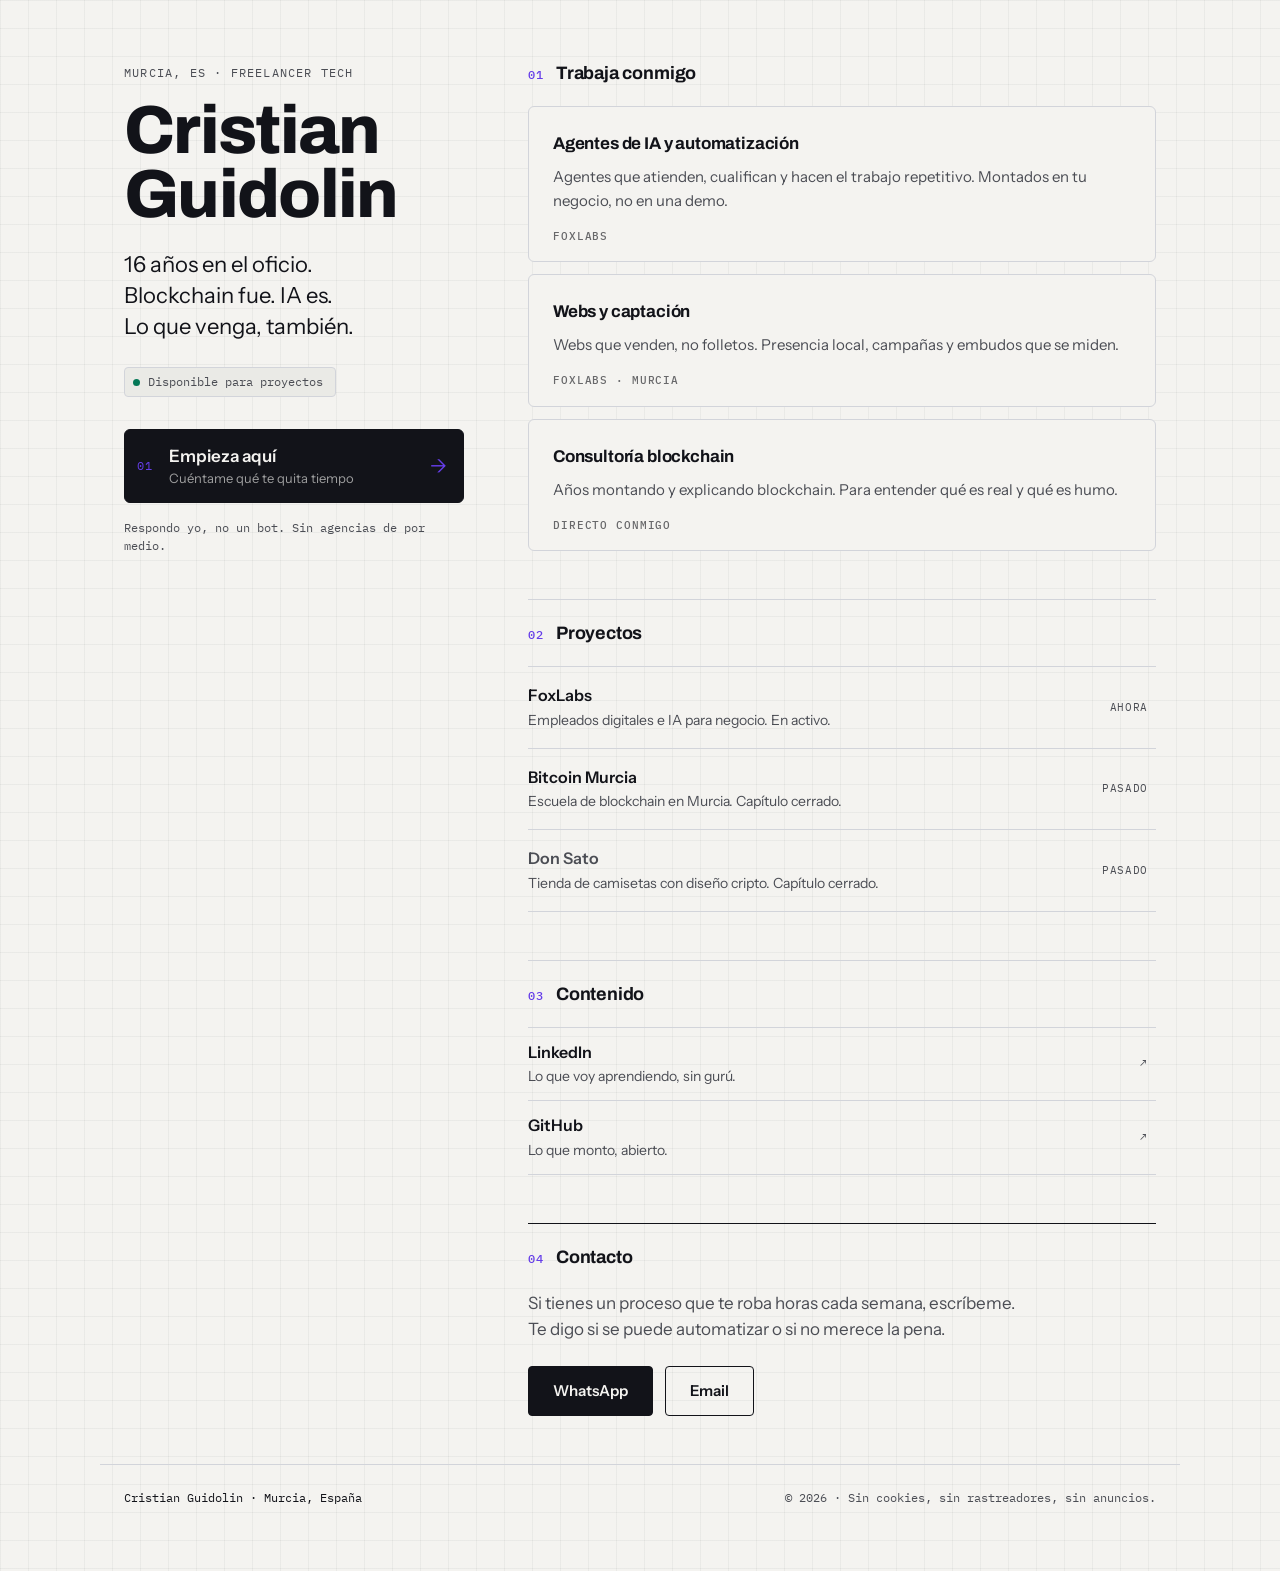
==== index.html @ 787f029a "Linkador de marca personal: identidad, servicios, proyectos y contacto" ====
<!DOCTYPE html>
<html lang="es">
<head>
<meta charset="utf-8">
<meta name="viewport" content="width=device-width, initial-scale=1">
<title>Cristian Guidolin · 16 años reinventándome</title>
<meta name="description" content="Cristian Guidolin. Freelancer tech en Murcia. Blockchain fue, IA es. Agentes de IA, automatización, webs y marketing para autónomos y empresas.">
<meta name="theme-color" content="#F4F4F1">
<meta name="color-scheme" content="light">
<link rel="canonical" href="https://cristian-guidolin-link.vercel.app/">
<meta property="og:type" content="profile">
<meta property="og:title" content="Cristian Guidolin">
<meta property="og:description" content="Blockchain fue. IA es. Lo que venga, también.">
<meta property="og:locale" content="es_ES">
<link rel="preconnect" href="https://fonts.googleapis.com">
<link rel="preconnect" href="https://fonts.gstatic.com" crossorigin>
<link href="https://fonts.googleapis.com/css2?family=Archivo:wght@600;700;800&family=IBM+Plex+Mono:wght@400;500&family=Instrument+Sans:wght@400;500;600&display=swap" rel="stylesheet">
<link rel="stylesheet" href="styles.css">
<link rel="icon" href="data:image/svg+xml,<svg xmlns='http://www.w3.org/2000/svg' viewBox='0 0 100 100'><rect width='100' height='100' fill='%23101014'/><text y='72' x='50' text-anchor='middle' font-family='monospace' font-size='56' font-weight='700' fill='%23F4F4F1'>CG</text></svg>">
</head>
<body>
<a class="skip" href="#contenido">Saltar al contenido</a>

<div class="page">
  <!-- ── Identidad ─────────────────────────────────────────── -->
  <header class="id">
    <p class="kicker">Murcia, ES · freelancer tech</p>
    <h1 class="name">Cristian<br>Guidolin</h1>
    <p class="claim">16 años en el oficio.<br>Blockchain fue. IA es.<br>Lo que venga, también.</p>

    <p class="chip"><span class="dot" aria-hidden="true"></span> Disponible para proyectos</p>

    <a class="cta" href="https://wa.me/34647174123?text=Hola%20Cristian%2C%20te%20escribo%20desde%20tu%20enlace.">
      <span class="cta-num">01</span>
      <span class="cta-txt">Empieza aquí<em>Cuéntame qué te quita tiempo</em></span>
      <span class="cta-arrow" aria-hidden="true">→</span>
    </a>

    <p class="id-note">Respondo yo, no un bot. Sin agencias de por medio.</p>
  </header>

  <main class="feed" id="contenido">
    <!-- ── 01 Servicios ────────────────────────────────────── -->
    <section class="sec" aria-labelledby="s1">
      <h2 class="sec-h" id="s1"><span class="sec-n">01</span> Trabaja conmigo</h2>
      <div class="cards">
        <a class="card" href="https://foxlabs.studio">
          <h3>Agentes de IA y automatización</h3>
          <p>Agentes que atienden, cualifican y hacen el trabajo repetitivo. Montados en tu negocio, no en una demo.</p>
          <span class="card-tag">FoxLabs</span>
        </a>
        <a class="card" href="https://foxlabs.studio">
          <h3>Webs y captación</h3>
          <p>Webs que venden, no folletos. Presencia local, campañas y embudos que se miden.</p>
          <span class="card-tag">FoxLabs · Murcia</span>
        </a>
        <a class="card" href="https://wa.me/34647174123?text=Hola%20Cristian%2C%20quiero%20hablar%20de%20blockchain.">
          <h3>Consultoría blockchain</h3>
          <p>Años montando y explicando blockchain. Para entender qué es real y qué es humo.</p>
          <span class="card-tag">Directo conmigo</span>
        </a>
      </div>
    </section>

    <!-- ── 02 Proyectos ────────────────────────────────────── -->
    <section class="sec" aria-labelledby="s2">
      <h2 class="sec-h" id="s2"><span class="sec-n">02</span> Proyectos</h2>
      <ul class="list">
        <li>
          <a href="https://foxlabs.studio">
            <span class="li-t">FoxLabs</span>
            <span class="li-d">Empleados digitales e IA para negocio. En activo.</span>
            <span class="li-s">ahora</span>
          </a>
        </li>
        <li>
          <a href="https://bitcoinmurcia.com">
            <span class="li-t">Bitcoin Murcia</span>
            <span class="li-d">Escuela de blockchain en Murcia. Capítulo cerrado.</span>
            <span class="li-s">pasado</span>
          </a>
        </li>
        <li class="is-dead">
          <div>
            <span class="li-t">Don Sato</span>
            <span class="li-d">Tienda de camisetas con diseño cripto. Capítulo cerrado.</span>
            <span class="li-s">pasado</span>
          </div>
        </li>
      </ul>
    </section>

    <!-- ── 03 Contenido ────────────────────────────────────── -->
    <section class="sec" aria-labelledby="s3">
      <h2 class="sec-h" id="s3"><span class="sec-n">03</span> Contenido</h2>
      <ul class="list list--compact">
        <li>
          <a href="https://linkedin.com/in/cristianguidolin">
            <span class="li-t">LinkedIn</span>
            <span class="li-d">Lo que voy aprendiendo, sin gurú.</span>
            <span class="li-s">↗</span>
          </a>
        </li>
        <li>
          <a href="https://github.com/F0X17932">
            <span class="li-t">GitHub</span>
            <span class="li-d">Lo que monto, abierto.</span>
            <span class="li-s">↗</span>
          </a>
        </li>
      </ul>
    </section>

    <!-- ── 04 Contacto ─────────────────────────────────────── -->
    <section class="sec sec--acc" aria-labelledby="s4">
      <h2 class="sec-h" id="s4"><span class="sec-n">04</span> Contacto</h2>
      <p class="lead">Si tienes un proceso que te roba horas cada semana, escríbeme. Te digo si se puede automatizar o si no merece la pena.</p>
      <div class="acts">
        <a class="btn btn--solid" href="https://wa.me/34647174123?text=Hola%20Cristian%2C%20te%20escribo%20desde%20tu%20enlace.">WhatsApp</a>
        <a class="btn" href="mailto:fox@foxlabs.studio">Email</a>
      </div>
    </section>
  </main>
</div>

<footer class="foot">
  <p class="foot-id">Cristian Guidolin · Murcia, España</p>
  <p class="foot-meta">© 2026 · Sin cookies, sin rastreadores, sin anuncios.</p>
</footer>

<script>
// Una sola mejora progresiva: revelar bloques al entrar en viewport. Sin ella, la página se ve igual.
(() => {
  const targets = document.querySelectorAll('.sec, .id');
  const reduce = matchMedia('(prefers-reduced-motion: reduce)').matches;
  if (reduce || !('IntersectionObserver' in window)) {
    targets.forEach(t => t.classList.add('in'));
    return;
  }
  const io = new IntersectionObserver((entries) => {
    entries.forEach(e => {
      if (e.isIntersecting) { e.target.classList.add('in'); io.unobserve(e.target); }
    });
  }, { rootMargin: '0px 0px -12% 0px', threshold: 0.12 });
  targets.forEach(t => io.observe(t));
})();
</script>
</body>
</html>
---- styles.css ----
/* ─────────────────────────────────────────────────────────────
   Cristian Guidolin · linkador
   Sistema: papel/tinta, un solo acento, cero sombras, radios 4/6.
   ───────────────────────────────────────────────────────────── */

:root {
  /* Color — OKLCH con fallback hex */
  --papel:   #F4F4F1;  --papel:   oklch(0.965 0.004 100);
  --papel-2: #E8E8E3;  --papel-2: oklch(0.935 0.005 100);
  --tinta:   #101014;  --tinta:   oklch(0.19 0.012 275);
  --suave:   #4C4D55;  --suave:   oklch(0.42 0.012 275);
  --linea:   #D5D5D2;  --linea:   oklch(0.87 0.008 275);
  --acc:     #6D3BFF;  --acc:     oklch(0.52 0.24 285);
  --acc-bg:  #EFEAFF;  --acc-bg:  oklch(0.94 0.045 285);
  --verde:   #047857;

  /* Tipografía */
  --display: "Archivo", "Arial Narrow", system-ui, sans-serif;
  --sans: "Instrument Sans", system-ui, -apple-system, "Helvetica Neue", Arial, sans-serif;
  --mono: "IBM Plex Mono", ui-monospace, SFMono-Regular, Menlo, monospace;

  /* Forma */
  --r-sm: 4px;
  --r-md: 6px;
  --ease: cubic-bezier(0.22, 1, 0.36, 1);

  /* Espacio */
  --s1: 4px;  --s2: 8px;  --s3: 12px; --s4: 16px;
  --s5: 24px; --s6: 32px; --s7: 48px; --s8: 64px; --s9: 96px;

  --grid: linear-gradient(rgba(16,16,20,.045) 1px, transparent 1px),
          linear-gradient(90deg, rgba(16,16,20,.045) 1px, transparent 1px);
}

*, *::before, *::after { box-sizing: border-box; }

html { -webkit-text-size-adjust: 100%; }

body {
  margin: 0;
  background-color: var(--papel);
  background-image: var(--grid);
  background-size: 28px 28px;
  color: var(--tinta);
  font-family: var(--sans);
  font-size: clamp(1rem, 0.96rem + 0.2vw, 1.0625rem);
  line-height: 1.55;
  -webkit-font-smoothing: antialiased;
}

a { color: inherit; text-decoration: none; }

:focus-visible {
  outline: 2px solid var(--acc);
  outline-offset: 3px;
  border-radius: var(--r-sm);
}

.skip {
  position: absolute; left: -9999px; top: 0;
  background: var(--tinta); color: var(--papel);
  padding: var(--s3) var(--s4); z-index: 10;
  font-family: var(--mono); font-size: .8125rem;
}
.skip:focus { left: var(--s4); top: var(--s4); }

/* ── Layout ─────────────────────────────────────────────────── */

.page {
  max-width: 1080px;
  margin: 0 auto;
  padding: var(--s6) var(--s5) var(--s7);
  display: grid;
  gap: var(--s8);
}

/* ── Identidad ──────────────────────────────────────────────── */

.id { display: flex; flex-direction: column; align-items: flex-start; }

.kicker {
  margin: 0 0 var(--s4);
  font-family: var(--mono);
  font-size: .75rem;
  letter-spacing: .1em;
  text-transform: uppercase;
  color: var(--suave);
}

.name {
  margin: 0 0 var(--s5);
  font-family: var(--display);
  font-weight: 800;
  font-size: clamp(2.75rem, 9vw, 4.25rem);
  line-height: .94;
  letter-spacing: -0.025em;
  text-wrap: balance;
}

.claim {
  margin: 0 0 var(--s5);
  font-size: clamp(1.125rem, 1rem + .6vw, 1.375rem);
  line-height: 1.4;
  color: var(--tinta);
  text-wrap: pretty;
  max-width: 26ch;
}

.chip {
  display: inline-flex; align-items: center; gap: var(--s2);
  margin: 0 0 var(--s6);
  padding: 5px var(--s3) 5px var(--s2);
  border: 1px solid var(--linea);
  border-radius: var(--r-sm);
  background: var(--papel-2);
  font-family: var(--mono); font-size: .75rem; color: var(--suave);
}
.dot {
  width: 7px; height: 7px; border-radius: 50%;
  background: var(--verde);
}

.cta {
  display: grid;
  grid-template-columns: auto 1fr auto;
  align-items: center;
  gap: var(--s4);
  width: 100%;
  padding: var(--s4) var(--s4) var(--s4) var(--s3);
  border: 1.5px solid var(--tinta);
  border-radius: var(--r-md);
  background: var(--tinta);
  color: var(--papel);
}
.cta-num { font-family: var(--mono); font-size: .75rem; color: var(--acc); letter-spacing: .08em; }
.cta-txt { display: flex; flex-direction: column; font-weight: 600; line-height: 1.25; }
.cta-txt em {
  font-style: normal; font-weight: 400;
  font-size: .8125rem; color: rgba(244,244,241,.62); margin-top: 2px;
}
.cta-arrow { font-size: 1.25rem; color: var(--acc); }

.id-note {
  margin: var(--s4) 0 0;
  font-family: var(--mono); font-size: .75rem; color: var(--suave);
}

/* ── Secciones ──────────────────────────────────────────────── */

.feed { display: flex; flex-direction: column; gap: var(--s7); }

.sec { border-top: 1px solid var(--linea); padding-top: var(--s5); }

.sec-h {
  display: flex; align-items: baseline; gap: var(--s3);
  margin: 0 0 var(--s5);
  font-family: var(--display); font-weight: 700;
  font-size: 1.125rem; letter-spacing: -0.01em; line-height: 1;
}
.sec-n {
  font-family: var(--mono); font-size: .75rem; font-weight: 500;
  color: var(--acc); letter-spacing: .08em; line-height: 1;
}

.lead { margin: 0 0 var(--s5); max-width: 46ch; color: var(--suave); text-wrap: pretty; }

/* ── Tarjetas ───────────────────────────────────────────────── */

.cards { display: grid; gap: var(--s3); }

.card {
  display: flex; flex-direction: column; gap: var(--s2);
  padding: var(--s5) var(--s5) var(--s4);
  border: 1px solid var(--linea);
  border-radius: var(--r-md);
  background: var(--papel);
}
.card h3 {
  margin: 0;
  font-family: var(--display); font-weight: 700;
  font-size: 1.0625rem; letter-spacing: -0.01em;
}
.card p { margin: 0; color: var(--suave); font-size: .9375rem; text-wrap: pretty; }
.card-tag {
  margin-top: var(--s2);
  font-family: var(--mono); font-size: .6875rem; font-weight: 500;
  letter-spacing: .08em; text-transform: uppercase; color: var(--tinta);
  opacity: .62;
}

/* ── Listas ─────────────────────────────────────────────────── */

.list { list-style: none; margin: 0; padding: 0; display: flex; flex-direction: column; }
.list li { border-top: 1px solid var(--linea); }
.list li:last-child { border-bottom: 1px solid var(--linea); }
.list a, .list > li > div {
  display: grid;
  grid-template-columns: 1fr auto;
  gap: 2px var(--s4);
  padding: var(--s4) var(--s2) var(--s4) 0;
}
.li-t { font-weight: 600; font-size: 1rem; }
.li-d { grid-column: 1; color: var(--suave); font-size: .875rem; }
.li-s {
  grid-column: 2; grid-row: 1 / span 2; align-self: center;
  font-family: var(--mono); font-size: .6875rem;
  letter-spacing: .06em; text-transform: uppercase; color: var(--suave);
}
.list--compact a { padding-block: var(--s3); }
.is-dead .li-t, .is-dead .li-d { color: var(--suave); }

/* ── Contacto ───────────────────────────────────────────────── */

.sec--acc { border-top: 1.5px solid var(--tinta); }
.acts { display: flex; flex-wrap: wrap; gap: var(--s3); }

.btn {
  display: inline-block;
  padding: var(--s3) var(--s5);
  border: 1px solid var(--tinta);
  border-radius: var(--r-sm);
  font-weight: 600; font-size: .9375rem;
}
.btn--solid { background: var(--tinta); color: var(--papel); }

/* ── Footer ─────────────────────────────────────────────────── */

.foot {
  max-width: 1080px;
  margin: 0 auto;
  padding: var(--s5) var(--s5) var(--s8);
  border-top: 1px solid var(--linea);
  display: flex; flex-wrap: wrap; justify-content: space-between; gap: var(--s2);
}
.foot-id { margin: 0; font-family: var(--mono); font-size: .75rem; }
.foot-meta { margin: 0; font-family: var(--mono); font-size: .75rem; color: var(--suave); }

/* ── Hover (solo con puntero real) ──────────────────────────── */

@media (hover: hover) {
  .card { transition: border-color .18s var(--ease), background-color .18s var(--ease); }
  .card:hover { border-color: var(--acc); background: var(--acc-bg); }
  .list a { transition: color .18s var(--ease); }
  .list a:hover .li-t { color: var(--acc); }
  .btn { transition: background-color .18s var(--ease), color .18s var(--ease); }
  .btn--solid:hover { background: var(--acc); border-color: var(--acc); }
  .cta { transition: background-color .18s var(--ease), border-color .18s var(--ease); }
  .cta:hover { background: var(--acc); border-color: var(--acc); }
  .cta:hover .cta-num, .cta:hover .cta-arrow { color: var(--papel); }
}

/* ── Dos columnas: identidad sticky ─────────────────────────── */

@media (min-width: 1000px) {
  .page {
    grid-template-columns: 340px 1fr;
    gap: var(--s8);
    padding-top: var(--s8);
  }
  .id { position: sticky; top: var(--s8); align-self: start; }
  .sec:first-child { border-top: 0; padding-top: 0; }
  .cards { grid-template-columns: 1fr; }
  .foot { padding-inline: var(--s5); }
}

/* ── Revelado progresivo ────────────────────────────────────── */

.sec, .id { opacity: 0; transform: translateY(10px); }
.sec.in, .id.in {
  opacity: 1; transform: none;
  transition: opacity .5s var(--ease), transform .5s var(--ease);
}

@media (prefers-reduced-motion: reduce) {
  .sec, .id { opacity: 1; transform: none; }
  * { transition: none !important; animation: none !important; }
}
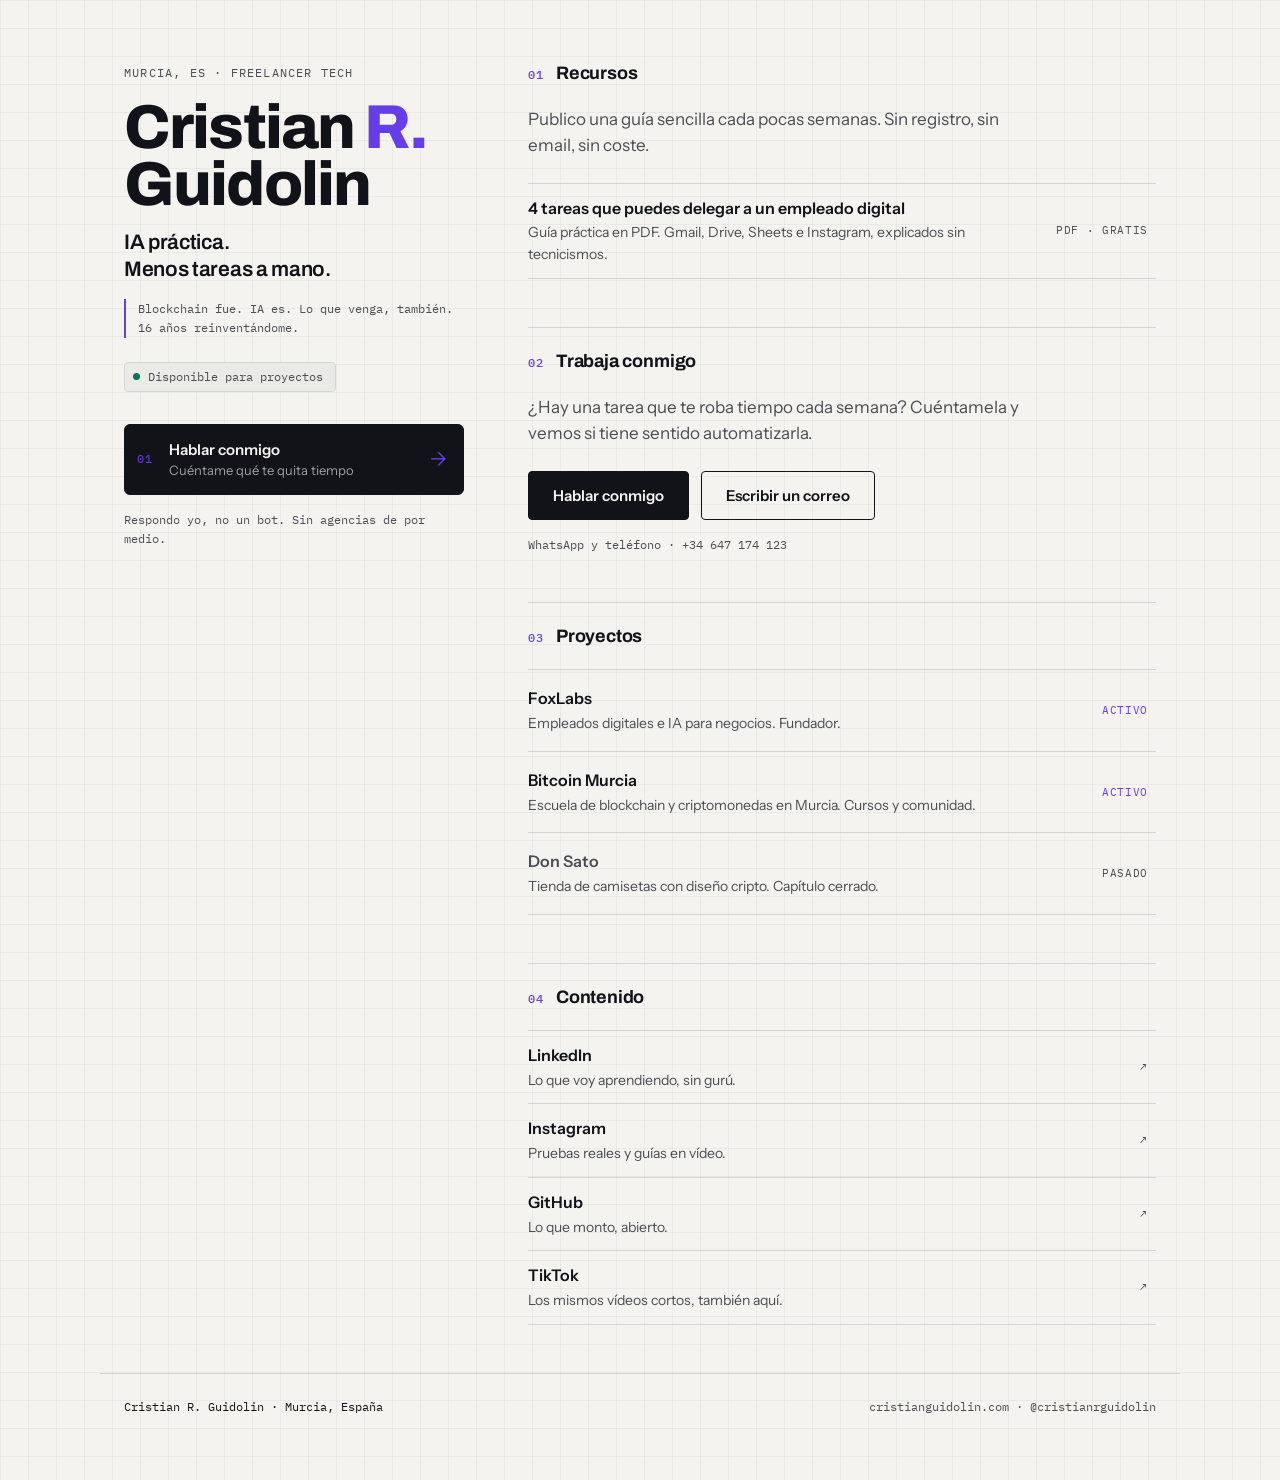
==== commit c4b2d976: "Revelado escalonado progresivo: identidad y bloques entran en cascada, sin dependencias" ====
--- a/index.html
+++ b/index.html
@@ -3,20 +3,21 @@
 <head>
 <meta charset="utf-8">
 <meta name="viewport" content="width=device-width, initial-scale=1">
-<title>Cristian Guidolin · 16 años reinventándome</title>
-<meta name="description" content="Cristian Guidolin. Freelancer tech en Murcia. Blockchain fue, IA es. Agentes de IA, automatización, webs y marketing para autónomos y empresas.">
+<title>Cristian R. Guidolin | IA y empleados digitales</title>
+<meta name="description" content="Comparto lo que pruebo con IA y empleados digitales. Guías para delegar tareas repetitivas sin perder el control. Murcia, España.">
 <meta name="theme-color" content="#F4F4F1">
 <meta name="color-scheme" content="light">
-<link rel="canonical" href="https://cristian-guidolin-link.vercel.app/">
+<link rel="canonical" href="https://cristianguidolin.com/">
 <meta property="og:type" content="profile">
-<meta property="og:title" content="Cristian Guidolin">
-<meta property="og:description" content="Blockchain fue. IA es. Lo que venga, también.">
+<meta property="og:title" content="Cristian R. Guidolin | IA y empleados digitales">
+<meta property="og:description" content="IA práctica. Menos tareas a mano.">
 <meta property="og:locale" content="es_ES">
+<meta property="og:url" content="https://cristianguidolin.com/">
 <link rel="preconnect" href="https://fonts.googleapis.com">
 <link rel="preconnect" href="https://fonts.gstatic.com" crossorigin>
 <link href="https://fonts.googleapis.com/css2?family=Archivo:wght@600;700;800&family=IBM+Plex+Mono:wght@400;500&family=Instrument+Sans:wght@400;500;600&display=swap" rel="stylesheet">
 <link rel="stylesheet" href="styles.css">
-<link rel="icon" href="data:image/svg+xml,<svg xmlns='http://www.w3.org/2000/svg' viewBox='0 0 100 100'><rect width='100' height='100' fill='%23101014'/><text y='72' x='50' text-anchor='middle' font-family='monospace' font-size='56' font-weight='700' fill='%23F4F4F1'>CG</text></svg>">
+<link rel="icon" href="data:image/svg+xml,<svg xmlns='http://www.w3.org/2000/svg' viewBox='0 0 100 100'><rect width='100' height='100' fill='%23101014'/><text y='72' x='50' text-anchor='middle' font-family='monospace' font-size='56' font-weight='700' fill='%237850FF'>CG</text></svg>">
 </head>
 <body>
 <a class="skip" href="#contenido">Saltar al contenido</a>
@@ -25,14 +26,15 @@
   <!-- ── Identidad ─────────────────────────────────────────── -->
   <header class="id">
     <p class="kicker">Murcia, ES · freelancer tech</p>
-    <h1 class="name">Cristian<br>Guidolin</h1>
-    <p class="claim">16 años en el oficio.<br>Blockchain fue. IA es.<br>Lo que venga, también.</p>
+    <h1 class="name">Cristian <em>R.</em><br>Guidolin</h1>
+    <p class="claim">IA práctica.<br>Menos tareas a mano.</p>
+    <p class="traza">Blockchain fue. IA es. Lo que venga, también.<br>16 años reinventándome.</p>
 
     <p class="chip"><span class="dot" aria-hidden="true"></span> Disponible para proyectos</p>
 
-    <a class="cta" href="https://wa.me/34647174123?text=Hola%20Cristian%2C%20te%20escribo%20desde%20tu%20enlace.">
+    <a class="cta" href="https://wa.me/34647174123">
       <span class="cta-num">01</span>
-      <span class="cta-txt">Empieza aquí<em>Cuéntame qué te quita tiempo</em></span>
+      <span class="cta-txt">Hablar conmigo<em>Cuéntame qué te quita tiempo</em></span>
       <span class="cta-arrow" aria-hidden="true">→</span>
     </a>
 
@@ -40,44 +42,48 @@
   </header>
 
   <main class="feed" id="contenido">
-    <!-- ── 01 Servicios ────────────────────────────────────── -->
+    <!-- ── 01 Recursos (guía como tarjeta, no como oferta) ──── -->
     <section class="sec" aria-labelledby="s1">
-      <h2 class="sec-h" id="s1"><span class="sec-n">01</span> Trabaja conmigo</h2>
-      <div class="cards">
-        <a class="card" href="https://foxlabs.studio">
-          <h3>Agentes de IA y automatización</h3>
-          <p>Agentes que atienden, cualifican y hacen el trabajo repetitivo. Montados en tu negocio, no en una demo.</p>
-          <span class="card-tag">FoxLabs</span>
-        </a>
-        <a class="card" href="https://foxlabs.studio">
-          <h3>Webs y captación</h3>
-          <p>Webs que venden, no folletos. Presencia local, campañas y embudos que se miden.</p>
-          <span class="card-tag">FoxLabs · Murcia</span>
-        </a>
-        <a class="card" href="https://wa.me/34647174123?text=Hola%20Cristian%2C%20quiero%20hablar%20de%20blockchain.">
-          <h3>Consultoría blockchain</h3>
-          <p>Años montando y explicando blockchain. Para entender qué es real y qué es humo.</p>
-          <span class="card-tag">Directo conmigo</span>
-        </a>
-      </div>
+      <h2 class="sec-h" id="s1"><span class="sec-n">01</span> Recursos</h2>
+      <p class="lead">Publico una guía sencilla cada pocas semanas. Sin registro, sin email, sin coste.</p>
+      <ul class="list list--compact">
+        <li>
+          <a href="https://drive.google.com/file/d/1NsBcFHpH2NjTbA7VaPHIDrOXrqqEoOFl/view?usp=sharing">
+            <span class="li-t">4 tareas que puedes delegar a un empleado digital</span>
+            <span class="li-d">Guía práctica en PDF. Gmail, Drive, Sheets e Instagram, explicados sin tecnicismos.</span>
+            <span class="li-s">PDF · gratis</span>
+          </a>
+        </li>
+      </ul>
     </section>
 
-    <!-- ── 02 Proyectos ────────────────────────────────────── -->
+    <!-- ── 02 Trabaja conmigo ──────────────────────────────── -->
     <section class="sec" aria-labelledby="s2">
-      <h2 class="sec-h" id="s2"><span class="sec-n">02</span> Proyectos</h2>
+      <h2 class="sec-h" id="s2"><span class="sec-n">02</span> Trabaja conmigo</h2>
+      <p class="lead">¿Hay una tarea que te roba tiempo cada semana? Cuéntamela y vemos si tiene sentido automatizarla.</p>
+      <div class="acts">
+        <a class="btn btn--solid" href="https://wa.me/34647174123">Hablar conmigo</a>
+        <a class="btn" href="mailto:fox@foxlabs.studio">Escribir un correo</a>
+      </div>
+      <p class="tel">WhatsApp y teléfono · +34 647 174 123</p>
+    </section>
+
+    <!-- ── 03 Proyectos ────────────────────────────────────── -->
+    <section class="sec" aria-labelledby="s3">
+      <h2 class="sec-h" id="s3"><span class="sec-n">03</span> Proyectos</h2>
       <ul class="list">
         <li>
           <a href="https://foxlabs.studio">
             <span class="li-t">FoxLabs</span>
-            <span class="li-d">Empleados digitales e IA para negocio. En activo.</span>
-            <span class="li-s">ahora</span>
+            <span class="li-d">Empleados digitales e IA para negocios. Fundador.</span>
+            <span class="li-s li-s--now">activo</span>
           </a>
         </li>
         <li>
           <a href="https://bitcoinmurcia.com">
             <span class="li-t">Bitcoin Murcia</span>
-            <span class="li-d">Escuela de blockchain en Murcia. Capítulo cerrado.</span>
-            <span class="li-s">pasado</span>
+            <span class="li-d">Escuela de blockchain y criptomonedas en Murcia. Cursos y comunidad.</span>
+            <span class="li-s li-s--now">activo</span>
           </a>
         </li>
         <li class="is-dead">
@@ -90,14 +96,21 @@
       </ul>
     </section>
 
-    <!-- ── 03 Contenido ────────────────────────────────────── -->
-    <section class="sec" aria-labelledby="s3">
-      <h2 class="sec-h" id="s3"><span class="sec-n">03</span> Contenido</h2>
+    <!-- ── 04 Contenido ────────────────────────────────────── -->
+    <section class="sec" aria-labelledby="s4">
+      <h2 class="sec-h" id="s4"><span class="sec-n">04</span> Contenido</h2>
       <ul class="list list--compact">
         <li>
           <a href="https://linkedin.com/in/cristianguidolin">
             <span class="li-t">LinkedIn</span>
             <span class="li-d">Lo que voy aprendiendo, sin gurú.</span>
+            <span class="li-s">↗</span>
+          </a>
+        </li>
+        <li>
+          <a href="https://www.instagram.com/cristianrguidolin/">
+            <span class="li-t">Instagram</span>
+            <span class="li-d">Pruebas reales y guías en vídeo.</span>
             <span class="li-s">↗</span>
           </a>
         </li>
@@ -108,40 +121,52 @@
             <span class="li-s">↗</span>
           </a>
         </li>
+        <li>
+          <a href="https://www.instagram.com/cristianrguidolin/">
+            <span class="li-t">TikTok</span>
+            <span class="li-d">Los mismos vídeos cortos, también aquí.</span>
+            <span class="li-s">↗</span>
+          </a>
+        </li>
       </ul>
-    </section>
-
-    <!-- ── 04 Contacto ─────────────────────────────────────── -->
-    <section class="sec sec--acc" aria-labelledby="s4">
-      <h2 class="sec-h" id="s4"><span class="sec-n">04</span> Contacto</h2>
-      <p class="lead">Si tienes un proceso que te roba horas cada semana, escríbeme. Te digo si se puede automatizar o si no merece la pena.</p>
-      <div class="acts">
-        <a class="btn btn--solid" href="https://wa.me/34647174123?text=Hola%20Cristian%2C%20te%20escribo%20desde%20tu%20enlace.">WhatsApp</a>
-        <a class="btn" href="mailto:fox@foxlabs.studio">Email</a>
-      </div>
     </section>
   </main>
 </div>
 
 <footer class="foot">
-  <p class="foot-id">Cristian Guidolin · Murcia, España</p>
-  <p class="foot-meta">© 2026 · Sin cookies, sin rastreadores, sin anuncios.</p>
+  <p class="foot-id">Cristian R. Guidolin · Murcia, España</p>
+  <p class="foot-meta">cristianguidolin.com · @cristianrguidolin</p>
 </footer>
 
 <script>
-// Una sola mejora progresiva: revelar bloques al entrar en viewport. Sin ella, la página se ve igual.
+// Revelado escalonado. Progresivo: si no hay JS o el usuario pide menos
+// movimiento, la página se ve entera y quieta. Sin dependencias.
 (() => {
-  const targets = document.querySelectorAll('.sec, .id');
   const reduce = matchMedia('(prefers-reduced-motion: reduce)').matches;
-  if (reduce || !('IntersectionObserver' in window)) {
-    targets.forEach(t => t.classList.add('in'));
-    return;
-  }
+  if (reduce || !('IntersectionObserver' in window)) return;
+
+  // Quién entra y en qué orden: el bloque de identidad, y dentro de cada
+  // sección las piezas una a una. Nunca más de 5 pasos por grupo.
+  const grupos = [
+    [...document.querySelectorAll('.id > *')],
+    ...[...document.querySelectorAll('.sec')].map(sec => [...sec.children])
+  ];
+
+  const targets = [];
+  grupos.forEach(grupo => grupo.forEach((el, i) => {
+    el.classList.add('rise');
+    el.style.setProperty('--d', Math.min(i, 5));
+    targets.push(el);
+  }));
+
+  document.documentElement.classList.add('js-reveal');
+
   const io = new IntersectionObserver((entries) => {
     entries.forEach(e => {
       if (e.isIntersecting) { e.target.classList.add('in'); io.unobserve(e.target); }
     });
-  }, { rootMargin: '0px 0px -12% 0px', threshold: 0.12 });
+  }, { rootMargin: '0px 0px -10% 0px', threshold: 0.05 });
+
   targets.forEach(t => io.observe(t));
 })();
 </script>
--- a/styles.css
+++ b/styles.css
@@ -1,6 +1,8 @@
 /* ─────────────────────────────────────────────────────────────
-   Cristian Guidolin · linkador
-   Sistema: papel/tinta, un solo acento, cero sombras, radios 4/6.
+   Cristian R. Guidolin · linkador · v2 (propuesta de rediseño)
+   Sistema: papel/tinta, un solo acento marca-personal, cero sombras.
+   Cambios vs v1: acento #7850ff, bloque guía como oferta principal,
+   hero reordenado, Instagram, footer con handle.
    ───────────────────────────────────────────────────────────── */
 
 :root {
@@ -10,8 +12,8 @@
   --tinta:   #101014;  --tinta:   oklch(0.19 0.012 275);
   --suave:   #4C4D55;  --suave:   oklch(0.42 0.012 275);
   --linea:   #D5D5D2;  --linea:   oklch(0.87 0.008 275);
-  --acc:     #6D3BFF;  --acc:     oklch(0.52 0.24 285);
-  --acc-bg:  #EFEAFF;  --acc-bg:  oklch(0.94 0.045 285);
+  --acc:     #7850FF;  --acc:     oklch(0.52 0.24 285);
+  --acc-bg:  #F0EBFF;  --acc-bg:  oklch(0.95 0.04 285);
   --verde:   #047857;
 
   /* Tipografía */
@@ -88,22 +90,38 @@
 }
 
 .name {
-  margin: 0 0 var(--s5);
+  margin: 0 0 var(--s4);
   font-family: var(--display);
   font-weight: 800;
-  font-size: clamp(2.75rem, 9vw, 4.25rem);
-  line-height: .94;
-  letter-spacing: -0.025em;
+  font-size: clamp(2.5rem, 8.5vw, 3.875rem);
+  line-height: .92;
+  letter-spacing: -0.03em;
   text-wrap: balance;
 }
-
+.name em { font-style: normal; color: var(--acc); }
+
+/* Línea de trabajo: lo que hace, en el mismo tono tipográfico que v1 */
 .claim {
+  margin: 0 0 var(--s4);
+  font-family: var(--display);
+  font-weight: 600;
+  font-size: clamp(1.0625rem, 1rem + .5vw, 1.3125rem);
+  line-height: 1.3;
+  letter-spacing: -0.015em;
+  text-wrap: pretty;
+  max-width: 24ch;
+}
+
+/* Traza de marca: el claim de guerrero pasa a mono, como dato, no como prosa */
+.traza {
   margin: 0 0 var(--s5);
-  font-size: clamp(1.125rem, 1rem + .6vw, 1.375rem);
-  line-height: 1.4;
-  color: var(--tinta);
+  padding-left: var(--s3);
+  border-left: 2px solid var(--acc);
+  font-family: var(--mono);
+  font-size: .75rem;
+  line-height: 1.6;
+  color: var(--suave);
   text-wrap: pretty;
-  max-width: 26ch;
 }
 
 .chip {
@@ -115,11 +133,9 @@
   background: var(--papel-2);
   font-family: var(--mono); font-size: .75rem; color: var(--suave);
 }
-.dot {
-  width: 7px; height: 7px; border-radius: 50%;
-  background: var(--verde);
-}
-
+.dot { width: 7px; height: 7px; border-radius: 50%; background: var(--verde); }
+
+/* CTA principal del hero: la guía, no WhatsApp */
 .cta {
   display: grid;
   grid-template-columns: auto 1fr auto;
@@ -133,7 +149,7 @@
   color: var(--papel);
 }
 .cta-num { font-family: var(--mono); font-size: .75rem; color: var(--acc); letter-spacing: .08em; }
-.cta-txt { display: flex; flex-direction: column; font-weight: 600; line-height: 1.25; }
+.cta-txt { display: flex; flex-direction: column; font-weight: 600; line-height: 1.25; font-size: .9375rem; }
 .cta-txt em {
   font-style: normal; font-weight: 400;
   font-size: .8125rem; color: rgba(244,244,241,.62); margin-top: 2px;
@@ -164,31 +180,23 @@
 
 .lead { margin: 0 0 var(--s5); max-width: 46ch; color: var(--suave); text-wrap: pretty; }
 
-/* ── Tarjetas ───────────────────────────────────────────────── */
-
-.cards { display: grid; gap: var(--s3); }
-
-.card {
-  display: flex; flex-direction: column; gap: var(--s2);
-  padding: var(--s5) var(--s5) var(--s4);
-  border: 1px solid var(--linea);
-  border-radius: var(--r-md);
-  background: var(--papel);
-}
-.card h3 {
-  margin: 0;
-  font-family: var(--display); font-weight: 700;
-  font-size: 1.0625rem; letter-spacing: -0.01em;
-}
-.card p { margin: 0; color: var(--suave); font-size: .9375rem; text-wrap: pretty; }
-.card-tag {
-  margin-top: var(--s2);
-  font-family: var(--mono); font-size: .6875rem; font-weight: 500;
-  letter-spacing: .08em; text-transform: uppercase; color: var(--tinta);
-  opacity: .62;
-}
-
-/* ── Listas ─────────────────────────────────────────────────── */
+/* ── 02 · Trabaja conmigo ───────────────────────────────────── */
+
+.acts { display: flex; flex-wrap: wrap; gap: var(--s3); }
+.btn {
+  display: inline-block;
+  padding: var(--s3) var(--s5);
+  border: 1px solid var(--tinta);
+  border-radius: var(--r-sm);
+  font-weight: 600; font-size: .9375rem;
+}
+.btn--solid { background: var(--tinta); color: var(--papel); }
+.tel {
+  margin: var(--s4) 0 0;
+  font-family: var(--mono); font-size: .75rem; color: var(--suave);
+}
+
+/* ── Listas (proyectos y contenido) ─────────────────────────── */
 
 .list { list-style: none; margin: 0; padding: 0; display: flex; flex-direction: column; }
 .list li { border-top: 1px solid var(--linea); }
@@ -206,22 +214,9 @@
   font-family: var(--mono); font-size: .6875rem;
   letter-spacing: .06em; text-transform: uppercase; color: var(--suave);
 }
+.li-s--now { color: var(--acc); }
 .list--compact a { padding-block: var(--s3); }
 .is-dead .li-t, .is-dead .li-d { color: var(--suave); }
-
-/* ── Contacto ───────────────────────────────────────────────── */
-
-.sec--acc { border-top: 1.5px solid var(--tinta); }
-.acts { display: flex; flex-wrap: wrap; gap: var(--s3); }
-
-.btn {
-  display: inline-block;
-  padding: var(--s3) var(--s5);
-  border: 1px solid var(--tinta);
-  border-radius: var(--r-sm);
-  font-weight: 600; font-size: .9375rem;
-}
-.btn--solid { background: var(--tinta); color: var(--papel); }
 
 /* ── Footer ─────────────────────────────────────────────────── */
 
@@ -238,8 +233,6 @@
 /* ── Hover (solo con puntero real) ──────────────────────────── */
 
 @media (hover: hover) {
-  .card { transition: border-color .18s var(--ease), background-color .18s var(--ease); }
-  .card:hover { border-color: var(--acc); background: var(--acc-bg); }
   .list a { transition: color .18s var(--ease); }
   .list a:hover .li-t { color: var(--acc); }
   .btn { transition: background-color .18s var(--ease), color .18s var(--ease); }
@@ -259,19 +252,25 @@
   }
   .id { position: sticky; top: var(--s8); align-self: start; }
   .sec:first-child { border-top: 0; padding-top: 0; }
-  .cards { grid-template-columns: 1fr; }
   .foot { padding-inline: var(--s5); }
 }
 
-/* ── Revelado progresivo ────────────────────────────────────── */
-
-.sec, .id { opacity: 0; transform: translateY(10px); }
-.sec.in, .id.in {
-  opacity: 1; transform: none;
-  transition: opacity .5s var(--ease), transform .5s var(--ease);
+/* ── Revelado escalonado ──────────────────────────────────────
+   Progresivo: sin JS todo se ve. Solo cuando `html.js-reveal` está
+   presente se ocultan y entran con stagger. Una sola curva.        */
+
+.js-reveal .rise {
+  opacity: 0;
+  transform: translateY(14px);
+}
+.js-reveal .rise.in {
+  opacity: 1;
+  transform: none;
+  transition: opacity .55s var(--ease), transform .55s var(--ease);
+  transition-delay: calc(var(--d, 0) * 70ms);
 }
 
 @media (prefers-reduced-motion: reduce) {
-  .sec, .id { opacity: 1; transform: none; }
+  .js-reveal .rise, .js-reveal .rise.in { opacity: 1; transform: none; }
   * { transition: none !important; animation: none !important; }
 }
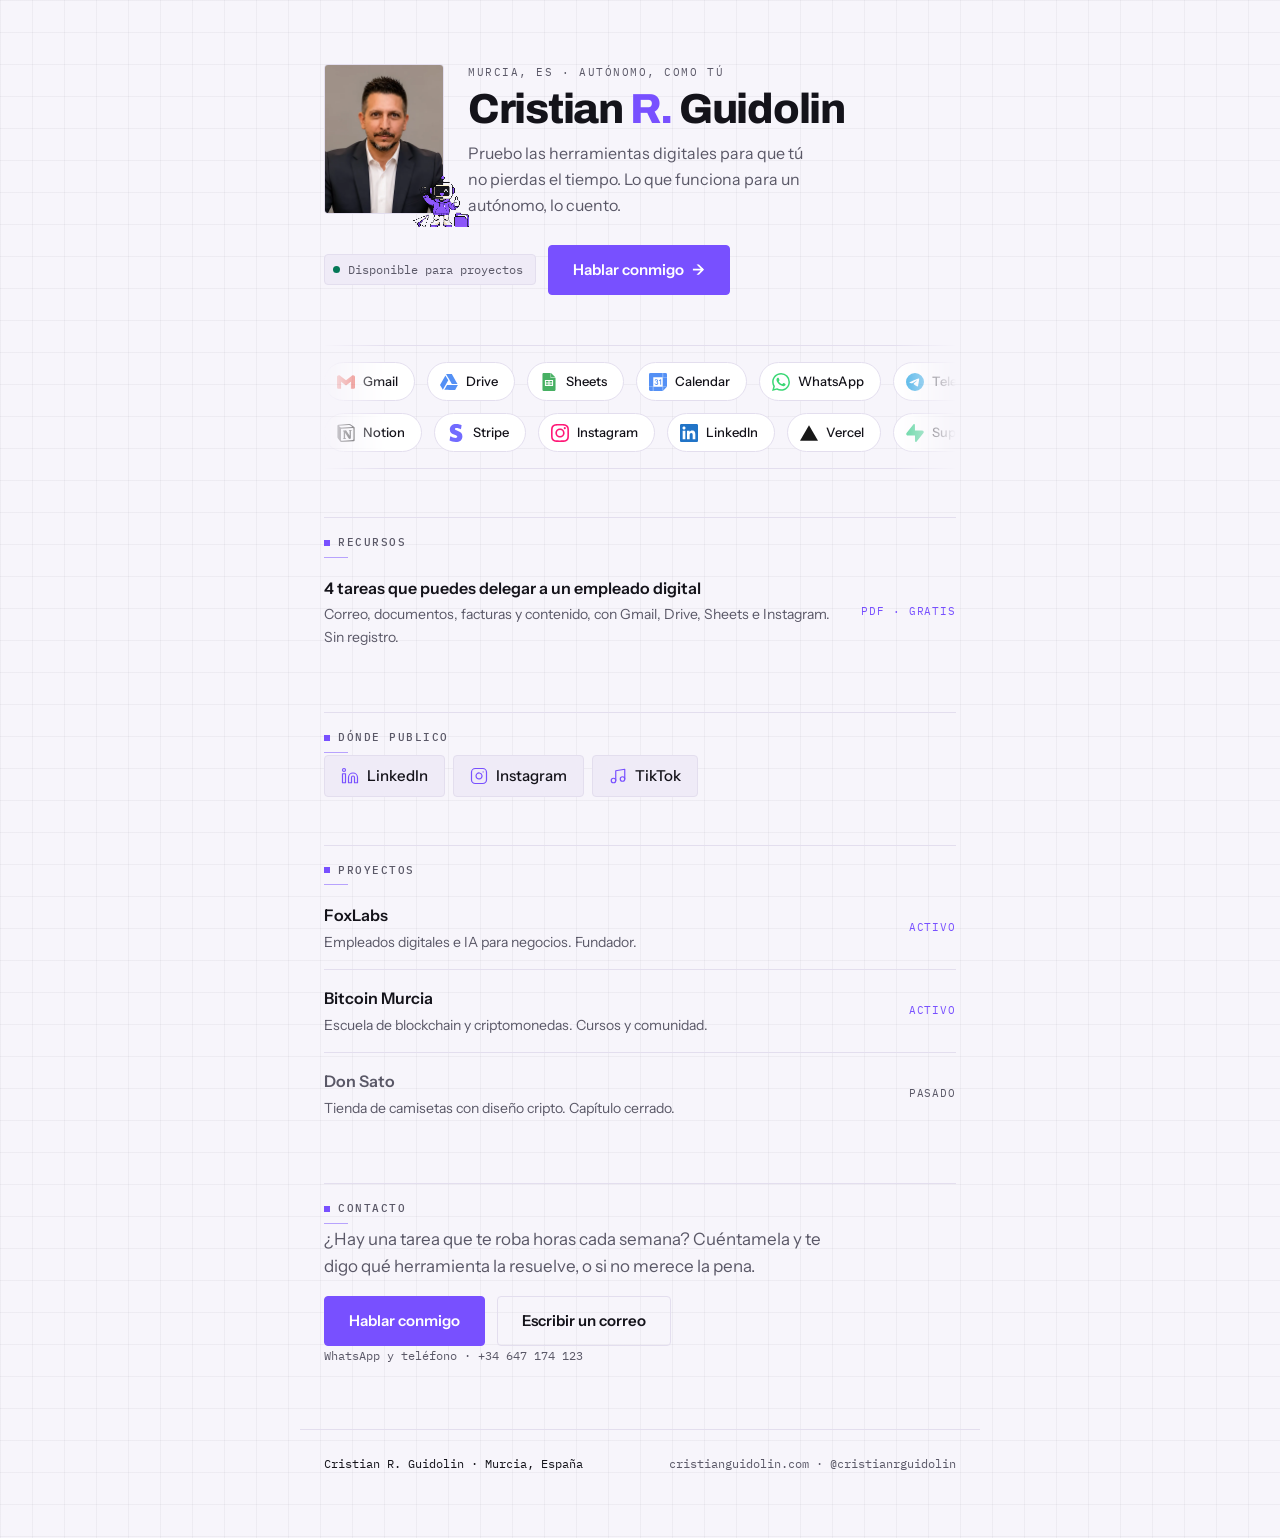
==== commit 967a10a6: "Header movil reordenado con robot superpuesto a la foto; logos oficiales de Composio y Hermes en la " ====
--- a/index.html
+++ b/index.html
@@ -3,14 +3,14 @@
 <head>
 <meta charset="utf-8">
 <meta name="viewport" content="width=device-width, initial-scale=1">
-<title>Cristian R. Guidolin | IA y empleados digitales</title>
-<meta name="description" content="Comparto lo que pruebo con IA y empleados digitales. Guías para delegar tareas repetitivas sin perder el control. Murcia, España.">
-<meta name="theme-color" content="#F4F4F1">
+<title>Cristian R. Guidolin | Herramientas digitales para autónomos</title>
+<meta name="description" content="Pruebo las herramientas digitales para que tú no pierdas el tiempo. Guías y pruebas reales para autónomos y freelancers.">
+<meta name="theme-color" content="#F7F5FB">
 <meta name="color-scheme" content="light">
 <link rel="canonical" href="https://cristianguidolin.com/">
 <meta property="og:type" content="profile">
-<meta property="og:title" content="Cristian R. Guidolin | IA y empleados digitales">
-<meta property="og:description" content="IA práctica. Menos tareas a mano.">
+<meta property="og:title" content="Cristian R. Guidolin">
+<meta property="og:description" content="Pruebo las herramientas digitales para que tú no pierdas el tiempo.">
 <meta property="og:locale" content="es_ES">
 <meta property="og:url" content="https://cristianguidolin.com/">
 <link rel="preconnect" href="https://fonts.googleapis.com">
@@ -22,153 +22,191 @@
 <body>
 <a class="skip" href="#contenido">Saltar al contenido</a>
 
-<div class="page">
-  <!-- ── Identidad ─────────────────────────────────────────── -->
-  <header class="id">
-    <p class="kicker">Murcia, ES · freelancer tech</p>
-    <h1 class="name">Cristian <em>R.</em><br>Guidolin</h1>
-    <p class="claim">IA práctica.<br>Menos tareas a mano.</p>
-    <p class="traza">Blockchain fue. IA es. Lo que venga, también.<br>16 años reinventándome.</p>
-
-    <p class="chip"><span class="dot" aria-hidden="true"></span> Disponible para proyectos</p>
-
-    <a class="cta" href="https://wa.me/34647174123">
-      <span class="cta-num">01</span>
-      <span class="cta-txt">Hablar conmigo<em>Cuéntame qué te quita tiempo</em></span>
-      <span class="cta-arrow" aria-hidden="true">→</span>
-    </a>
-
-    <p class="id-note">Respondo yo, no un bot. Sin agencias de por medio.</p>
+<div class="sheet">
+  <header class="top">
+    <div class="top-id">
+      <div class="face-wrap">
+        <div class="face"><img src="assets/cristian.webp" alt="Cristian R. Guidolin"></div>
+        <div class="pet" aria-hidden="true"><img src="assets/robot.png" alt=""></div>
+      </div>
+      <div class="top-txt">
+        <p class="kicker">Murcia, ES · autónomo, como tú</p>
+        <h1 class="name">Cristian <em>R.</em> Guidolin</h1>
+        <p class="top-line">Pruebo las herramientas digitales para que tú no pierdas el tiempo. Lo que funciona para un autónomo, lo cuento.</p>
+      </div>
+    </div>
+    <div class="top-acts">
+      <p class="chip"><span class="dot" aria-hidden="true"></span> Disponible para proyectos</p>
+      <a class="cta" href="https://wa.me/34647174123">Hablar conmigo <span aria-hidden="true">→</span></a>
+    </div>
   </header>
 
-  <main class="feed" id="contenido">
-    <!-- ── 01 Recursos (guía como tarjeta, no como oferta) ──── -->
-    <section class="sec" aria-labelledby="s1">
-      <h2 class="sec-h" id="s1"><span class="sec-n">01</span> Recursos</h2>
-      <p class="lead">Publico una guía sencilla cada pocas semanas. Sin registro, sin email, sin coste.</p>
-      <ul class="list list--compact">
-        <li>
-          <a href="https://drive.google.com/file/d/1NsBcFHpH2NjTbA7VaPHIDrOXrqqEoOFl/view?usp=sharing">
-            <span class="li-t">4 tareas que puedes delegar a un empleado digital</span>
-            <span class="li-d">Guía práctica en PDF. Gmail, Drive, Sheets e Instagram, explicados sin tecnicismos.</span>
-            <span class="li-s">PDF · gratis</span>
-          </a>
-        </li>
-      </ul>
-    </section>
-
-    <!-- ── 02 Trabaja conmigo ──────────────────────────────── -->
-    <section class="sec" aria-labelledby="s2">
-      <h2 class="sec-h" id="s2"><span class="sec-n">02</span> Trabaja conmigo</h2>
-      <p class="lead">¿Hay una tarea que te roba tiempo cada semana? Cuéntamela y vemos si tiene sentido automatizarla.</p>
+  <div class="logos" aria-label="Herramientas que uso a diario">
+    <ul class="logos-row"><li class="logo"><svg aria-hidden="true" focusable="false" fill="#EA4335" role="img" viewBox="0 0 24 24" xmlns="http://www.w3.org/2000/svg"><path d="M24 5.457v13.909c0 .904-.732 1.636-1.636 1.636h-3.819V11.73L12 16.64l-6.545-4.91v9.273H1.636A1.636 1.636 0 0 1 0 19.366V5.457c0-2.023 2.309-3.178 3.927-1.964L5.455 4.64 12 9.548l6.545-4.91 1.528-1.145C21.69 2.28 24 3.434 24 5.457z"/></svg><span>Gmail</span></li><li class="logo"><svg aria-hidden="true" focusable="false" fill="#4285F4" role="img" viewBox="0 0 24 24" xmlns="http://www.w3.org/2000/svg"><path d="M12.01 1.485c-2.082 0-3.754.02-3.743.047.01.02 1.708 3.001 3.774 6.62l3.76 6.574h3.76c2.081 0 3.753-.02 3.742-.047-.005-.02-1.708-3.001-3.775-6.62l-3.76-6.574zm-4.76 1.73a789.828 789.861 0 0 0-3.63 6.319L0 15.868l1.89 3.298 1.885 3.297 3.62-6.335 3.618-6.33-1.88-3.287C8.1 4.704 7.255 3.22 7.25 3.214zm2.259 12.653-.203.348c-.114.198-.96 1.672-1.88 3.287a423.93 423.948 0 0 1-1.698 2.97c-.01.026 3.24.042 7.222.042h7.244l1.796-3.157c.992-1.734 1.85-3.23 1.906-3.323l.104-.167h-7.249z"/></svg><span>Drive</span></li><li class="logo"><svg aria-hidden="true" focusable="false" fill="#34A853" role="img" viewBox="0 0 24 24" xmlns="http://www.w3.org/2000/svg"><path d="M11.318 12.545H7.91v-1.909h3.41v1.91zM14.728 0v6h6l-6-6zm1.363 10.636h-3.41v1.91h3.41v-1.91zm0 3.273h-3.41v1.91h3.41v-1.91zM20.727 6.5v15.864c0 .904-.732 1.636-1.636 1.636H4.909a1.636 1.636 0 0 1-1.636-1.636V1.636C3.273.732 4.005 0 4.909 0h9.318v6.5h6.5zm-3.273 2.773H6.545v7.909h10.91v-7.91zm-6.136 4.636H7.91v1.91h3.41v-1.91z"/></svg><span>Sheets</span></li><li class="logo"><svg aria-hidden="true" focusable="false" fill="#4285F4" role="img" viewBox="0 0 24 24" xmlns="http://www.w3.org/2000/svg"><path d="M18.316 5.684H24v12.632h-5.684V5.684zM5.684 24h12.632v-5.684H5.684V24zM18.316 5.684V0H1.895A1.894 1.894 0 0 0 0 1.895v16.421h5.684V5.684h12.632zm-7.207 6.25v-.065c.272-.144.5-.349.687-.617s.279-.595.279-.982c0-.379-.099-.72-.3-1.025a2.05 2.05 0 0 0-.832-.714 2.703 2.703 0 0 0-1.197-.257c-.6 0-1.094.156-1.481.467-.386.311-.65.671-.793 1.078l1.085.452c.086-.249.224-.461.413-.633.189-.172.445-.257.767-.257.33 0 .602.088.816.264a.86.86 0 0 1 .322.703c0 .33-.12.589-.36.778-.24.19-.535.284-.886.284h-.567v1.085h.633c.407 0 .748.109 1.02.327.272.218.407.499.407.843 0 .336-.129.614-.387.832s-.565.327-.924.327c-.351 0-.651-.103-.897-.311-.248-.208-.422-.502-.521-.881l-1.096.452c.178.616.505 1.082.977 1.401.472.319.984.478 1.538.477a2.84 2.84 0 0 0 1.293-.291c.382-.193.684-.458.902-.794.218-.336.327-.72.327-1.149 0-.429-.115-.797-.344-1.105a2.067 2.067 0 0 0-.881-.689zm2.093-1.931l.602.913L15 10.045v5.744h1.187V8.446h-.827l-2.158 1.557zM22.105 0h-3.289v5.184H24V1.895A1.894 1.894 0 0 0 22.105 0zm-3.289 23.5l4.684-4.684h-4.684V23.5zM0 22.105C0 23.152.848 24 1.895 24h3.289v-5.184H0v3.289z"/></svg><span>Calendar</span></li><li class="logo"><svg aria-hidden="true" focusable="false" fill="#25D366" role="img" viewBox="0 0 24 24" xmlns="http://www.w3.org/2000/svg"><path d="M17.472 14.382c-.297-.149-1.758-.867-2.03-.967-.273-.099-.471-.148-.67.15-.197.297-.767.966-.94 1.164-.173.199-.347.223-.644.075-.297-.15-1.255-.463-2.39-1.475-.883-.788-1.48-1.761-1.653-2.059-.173-.297-.018-.458.13-.606.134-.133.298-.347.446-.52.149-.174.198-.298.298-.497.099-.198.05-.371-.025-.52-.075-.149-.669-1.612-.916-2.207-.242-.579-.487-.5-.669-.51-.173-.008-.371-.01-.57-.01-.198 0-.52.074-.792.372-.272.297-1.04 1.016-1.04 2.479 0 1.462 1.065 2.875 1.213 3.074.149.198 2.096 3.2 5.077 4.487.709.306 1.262.489 1.694.625.712.227 1.36.195 1.871.118.571-.085 1.758-.719 2.006-1.413.248-.694.248-1.289.173-1.413-.074-.124-.272-.198-.57-.347m-5.421 7.403h-.004a9.87 9.87 0 01-5.031-1.378l-.361-.214-3.741.982.998-3.648-.235-.374a9.86 9.86 0 01-1.51-5.26c.001-5.45 4.436-9.884 9.888-9.884 2.64 0 5.122 1.03 6.988 2.898a9.825 9.825 0 012.893 6.994c-.003 5.45-4.437 9.884-9.885 9.884m8.413-18.297A11.815 11.815 0 0012.05 0C5.495 0 .16 5.335.157 11.892c0 2.096.547 4.142 1.588 5.945L.057 24l6.305-1.654a11.882 11.882 0 005.683 1.448h.005c6.554 0 11.89-5.335 11.893-11.893a11.821 11.821 0 00-3.48-8.413Z"/></svg><span>WhatsApp</span></li><li class="logo"><svg aria-hidden="true" focusable="false" fill="#26A5E4" role="img" viewBox="0 0 24 24" xmlns="http://www.w3.org/2000/svg"><path d="M11.944 0A12 12 0 0 0 0 12a12 12 0 0 0 12 12 12 12 0 0 0 12-12A12 12 0 0 0 12 0a12 12 0 0 0-.056 0zm4.962 7.224c.1-.002.321.023.465.14a.506.506 0 0 1 .171.325c.016.093.036.306.02.472-.18 1.898-.962 6.502-1.36 8.627-.168.9-.499 1.201-.82 1.23-.696.065-1.225-.46-1.9-.902-1.056-.693-1.653-1.124-2.678-1.8-1.185-.78-.417-1.21.258-1.91.177-.184 3.247-2.977 3.307-3.23.007-.032.014-.15-.056-.212s-.174-.041-.249-.024c-.106.024-1.793 1.14-5.061 3.345-.48.33-.913.49-1.302.48-.428-.008-1.252-.241-1.865-.44-.752-.245-1.349-.374-1.297-.789.027-.216.325-.437.893-.663 3.498-1.524 5.83-2.529 6.998-3.014 3.332-1.386 4.025-1.627 4.476-1.635z"/></svg><span>Telegram</span></li><li class="logo" aria-hidden="true"><svg aria-hidden="true" focusable="false" fill="#EA4335" role="img" viewBox="0 0 24 24" xmlns="http://www.w3.org/2000/svg"><path d="M24 5.457v13.909c0 .904-.732 1.636-1.636 1.636h-3.819V11.73L12 16.64l-6.545-4.91v9.273H1.636A1.636 1.636 0 0 1 0 19.366V5.457c0-2.023 2.309-3.178 3.927-1.964L5.455 4.64 12 9.548l6.545-4.91 1.528-1.145C21.69 2.28 24 3.434 24 5.457z"/></svg><span>Gmail</span></li><li class="logo" aria-hidden="true"><svg aria-hidden="true" focusable="false" fill="#4285F4" role="img" viewBox="0 0 24 24" xmlns="http://www.w3.org/2000/svg"><path d="M12.01 1.485c-2.082 0-3.754.02-3.743.047.01.02 1.708 3.001 3.774 6.62l3.76 6.574h3.76c2.081 0 3.753-.02 3.742-.047-.005-.02-1.708-3.001-3.775-6.62l-3.76-6.574zm-4.76 1.73a789.828 789.861 0 0 0-3.63 6.319L0 15.868l1.89 3.298 1.885 3.297 3.62-6.335 3.618-6.33-1.88-3.287C8.1 4.704 7.255 3.22 7.25 3.214zm2.259 12.653-.203.348c-.114.198-.96 1.672-1.88 3.287a423.93 423.948 0 0 1-1.698 2.97c-.01.026 3.24.042 7.222.042h7.244l1.796-3.157c.992-1.734 1.85-3.23 1.906-3.323l.104-.167h-7.249z"/></svg><span>Drive</span></li><li class="logo" aria-hidden="true"><svg aria-hidden="true" focusable="false" fill="#34A853" role="img" viewBox="0 0 24 24" xmlns="http://www.w3.org/2000/svg"><path d="M11.318 12.545H7.91v-1.909h3.41v1.91zM14.728 0v6h6l-6-6zm1.363 10.636h-3.41v1.91h3.41v-1.91zm0 3.273h-3.41v1.91h3.41v-1.91zM20.727 6.5v15.864c0 .904-.732 1.636-1.636 1.636H4.909a1.636 1.636 0 0 1-1.636-1.636V1.636C3.273.732 4.005 0 4.909 0h9.318v6.5h6.5zm-3.273 2.773H6.545v7.909h10.91v-7.91zm-6.136 4.636H7.91v1.91h3.41v-1.91z"/></svg><span>Sheets</span></li><li class="logo" aria-hidden="true"><svg aria-hidden="true" focusable="false" fill="#4285F4" role="img" viewBox="0 0 24 24" xmlns="http://www.w3.org/2000/svg"><path d="M18.316 5.684H24v12.632h-5.684V5.684zM5.684 24h12.632v-5.684H5.684V24zM18.316 5.684V0H1.895A1.894 1.894 0 0 0 0 1.895v16.421h5.684V5.684h12.632zm-7.207 6.25v-.065c.272-.144.5-.349.687-.617s.279-.595.279-.982c0-.379-.099-.72-.3-1.025a2.05 2.05 0 0 0-.832-.714 2.703 2.703 0 0 0-1.197-.257c-.6 0-1.094.156-1.481.467-.386.311-.65.671-.793 1.078l1.085.452c.086-.249.224-.461.413-.633.189-.172.445-.257.767-.257.33 0 .602.088.816.264a.86.86 0 0 1 .322.703c0 .33-.12.589-.36.778-.24.19-.535.284-.886.284h-.567v1.085h.633c.407 0 .748.109 1.02.327.272.218.407.499.407.843 0 .336-.129.614-.387.832s-.565.327-.924.327c-.351 0-.651-.103-.897-.311-.248-.208-.422-.502-.521-.881l-1.096.452c.178.616.505 1.082.977 1.401.472.319.984.478 1.538.477a2.84 2.84 0 0 0 1.293-.291c.382-.193.684-.458.902-.794.218-.336.327-.72.327-1.149 0-.429-.115-.797-.344-1.105a2.067 2.067 0 0 0-.881-.689zm2.093-1.931l.602.913L15 10.045v5.744h1.187V8.446h-.827l-2.158 1.557zM22.105 0h-3.289v5.184H24V1.895A1.894 1.894 0 0 0 22.105 0zm-3.289 23.5l4.684-4.684h-4.684V23.5zM0 22.105C0 23.152.848 24 1.895 24h3.289v-5.184H0v3.289z"/></svg><span>Calendar</span></li><li class="logo" aria-hidden="true"><svg aria-hidden="true" focusable="false" fill="#25D366" role="img" viewBox="0 0 24 24" xmlns="http://www.w3.org/2000/svg"><path d="M17.472 14.382c-.297-.149-1.758-.867-2.03-.967-.273-.099-.471-.148-.67.15-.197.297-.767.966-.94 1.164-.173.199-.347.223-.644.075-.297-.15-1.255-.463-2.39-1.475-.883-.788-1.48-1.761-1.653-2.059-.173-.297-.018-.458.13-.606.134-.133.298-.347.446-.52.149-.174.198-.298.298-.497.099-.198.05-.371-.025-.52-.075-.149-.669-1.612-.916-2.207-.242-.579-.487-.5-.669-.51-.173-.008-.371-.01-.57-.01-.198 0-.52.074-.792.372-.272.297-1.04 1.016-1.04 2.479 0 1.462 1.065 2.875 1.213 3.074.149.198 2.096 3.2 5.077 4.487.709.306 1.262.489 1.694.625.712.227 1.36.195 1.871.118.571-.085 1.758-.719 2.006-1.413.248-.694.248-1.289.173-1.413-.074-.124-.272-.198-.57-.347m-5.421 7.403h-.004a9.87 9.87 0 01-5.031-1.378l-.361-.214-3.741.982.998-3.648-.235-.374a9.86 9.86 0 01-1.51-5.26c.001-5.45 4.436-9.884 9.888-9.884 2.64 0 5.122 1.03 6.988 2.898a9.825 9.825 0 012.893 6.994c-.003 5.45-4.437 9.884-9.885 9.884m8.413-18.297A11.815 11.815 0 0012.05 0C5.495 0 .16 5.335.157 11.892c0 2.096.547 4.142 1.588 5.945L.057 24l6.305-1.654a11.882 11.882 0 005.683 1.448h.005c6.554 0 11.89-5.335 11.893-11.893a11.821 11.821 0 00-3.48-8.413Z"/></svg><span>WhatsApp</span></li><li class="logo" aria-hidden="true"><svg aria-hidden="true" focusable="false" fill="#26A5E4" role="img" viewBox="0 0 24 24" xmlns="http://www.w3.org/2000/svg"><path d="M11.944 0A12 12 0 0 0 0 12a12 12 0 0 0 12 12 12 12 0 0 0 12-12A12 12 0 0 0 12 0a12 12 0 0 0-.056 0zm4.962 7.224c.1-.002.321.023.465.14a.506.506 0 0 1 .171.325c.016.093.036.306.02.472-.18 1.898-.962 6.502-1.36 8.627-.168.9-.499 1.201-.82 1.23-.696.065-1.225-.46-1.9-.902-1.056-.693-1.653-1.124-2.678-1.8-1.185-.78-.417-1.21.258-1.91.177-.184 3.247-2.977 3.307-3.23.007-.032.014-.15-.056-.212s-.174-.041-.249-.024c-.106.024-1.793 1.14-5.061 3.345-.48.33-.913.49-1.302.48-.428-.008-1.252-.241-1.865-.44-.752-.245-1.349-.374-1.297-.789.027-.216.325-.437.893-.663 3.498-1.524 5.83-2.529 6.998-3.014 3.332-1.386 4.025-1.627 4.476-1.635z"/></svg><span>Telegram</span></li></ul>
+    <ul class="logos-row logos-row--rev"><li class="logo"><svg aria-hidden="true" focusable="false" fill="#000000" role="img" viewBox="0 0 24 24" xmlns="http://www.w3.org/2000/svg"><path d="M4.459 4.208c.746.606 1.026.56 2.428.466l13.215-.793c.28 0 .047-.28-.046-.326L17.86 1.968c-.42-.326-.981-.7-2.055-.607L3.01 2.295c-.466.046-.56.28-.374.466zm.793 3.08v13.904c0 .747.373 1.027 1.214.98l14.523-.84c.841-.046.935-.56.935-1.167V6.354c0-.606-.233-.933-.748-.887l-15.177.887c-.56.047-.747.327-.747.933zm14.337.745c.093.42 0 .84-.42.888l-.7.14v10.264c-.608.327-1.168.514-1.635.514-.748 0-.935-.234-1.495-.933l-4.577-7.186v6.952L12.21 19s0 .84-1.168.84l-3.222.186c-.093-.186 0-.653.327-.746l.84-.233V9.854L7.822 9.76c-.094-.42.14-1.026.793-1.073l3.456-.233 4.764 7.279v-6.44l-1.215-.139c-.093-.514.28-.887.747-.933zM1.936 1.035l13.31-.98c1.634-.14 2.055-.047 3.082.7l4.249 2.986c.7.513.934.653.934 1.213v16.378c0 1.026-.373 1.634-1.68 1.726l-15.458.934c-.98.047-1.448-.093-1.962-.747l-3.129-4.06c-.56-.747-.793-1.306-.793-1.96V2.667c0-.839.374-1.54 1.447-1.632z"/></svg><span>Notion</span></li><li class="logo"><svg aria-hidden="true" focusable="false" fill="#635BFF" role="img" viewBox="0 0 24 24" xmlns="http://www.w3.org/2000/svg"><path d="M13.976 9.15c-2.172-.806-3.356-1.426-3.356-2.409 0-.831.683-1.305 1.901-1.305 2.227 0 4.515.858 6.09 1.631l.89-5.494C18.252.975 15.697 0 12.165 0 9.667 0 7.589.654 6.104 1.872 4.56 3.147 3.757 4.992 3.757 7.218c0 4.039 2.467 5.76 6.476 7.219 2.585.92 3.445 1.574 3.445 2.583 0 .98-.84 1.545-2.354 1.545-1.875 0-4.965-.921-6.99-2.109l-.9 5.555C5.175 22.99 8.385 24 11.714 24c2.641 0 4.843-.624 6.328-1.813 1.664-1.305 2.525-3.236 2.525-5.732 0-4.128-2.524-5.851-6.594-7.305h.003z"/></svg><span>Stripe</span></li><li class="logo"><svg aria-hidden="true" focusable="false" fill="#FF0069" role="img" viewBox="0 0 24 24" xmlns="http://www.w3.org/2000/svg"><path d="M7.0301.084c-1.2768.0602-2.1487.264-2.911.5634-.7888.3075-1.4575.72-2.1228 1.3877-.6652.6677-1.075 1.3368-1.3802 2.127-.2954.7638-.4956 1.6365-.552 2.914-.0564 1.2775-.0689 1.6882-.0626 4.947.0062 3.2586.0206 3.6671.0825 4.9473.061 1.2765.264 2.1482.5635 2.9107.308.7889.72 1.4573 1.388 2.1228.6679.6655 1.3365 1.0743 2.1285 1.38.7632.295 1.6361.4961 2.9134.552 1.2773.056 1.6884.069 4.9462.0627 3.2578-.0062 3.668-.0207 4.9478-.0814 1.28-.0607 2.147-.2652 2.9098-.5633.7889-.3086 1.4578-.72 2.1228-1.3881.665-.6682 1.0745-1.3378 1.3795-2.1284.2957-.7632.4966-1.636.552-2.9124.056-1.2809.0692-1.6898.063-4.948-.0063-3.2583-.021-3.6668-.0817-4.9465-.0607-1.2797-.264-2.1487-.5633-2.9117-.3084-.7889-.72-1.4568-1.3876-2.1228C21.2982 1.33 20.628.9208 19.8378.6165 19.074.321 18.2017.1197 16.9244.0645 15.6471.0093 15.236-.005 11.977.0014 8.718.0076 8.31.0215 7.0301.0839m.1402 21.6932c-1.17-.0509-1.8053-.2453-2.2287-.408-.5606-.216-.96-.4771-1.3819-.895-.422-.4178-.6811-.8186-.9-1.378-.1644-.4234-.3624-1.058-.4171-2.228-.0595-1.2645-.072-1.6442-.079-4.848-.007-3.2037.0053-3.583.0607-4.848.05-1.169.2456-1.805.408-2.2282.216-.5613.4762-.96.895-1.3816.4188-.4217.8184-.6814 1.3783-.9003.423-.1651 1.0575-.3614 2.227-.4171 1.2655-.06 1.6447-.072 4.848-.079 3.2033-.007 3.5835.005 4.8495.0608 1.169.0508 1.8053.2445 2.228.408.5608.216.96.4754 1.3816.895.4217.4194.6816.8176.9005 1.3787.1653.4217.3617 1.056.4169 2.2263.0602 1.2655.0739 1.645.0796 4.848.0058 3.203-.0055 3.5834-.061 4.848-.051 1.17-.245 1.8055-.408 2.2294-.216.5604-.4763.96-.8954 1.3814-.419.4215-.8181.6811-1.3783.9-.4224.1649-1.0577.3617-2.2262.4174-1.2656.0595-1.6448.072-4.8493.079-3.2045.007-3.5825-.006-4.848-.0608M16.953 5.5864A1.44 1.44 0 1 0 18.39 4.144a1.44 1.44 0 0 0-1.437 1.4424M5.8385 12.012c.0067 3.4032 2.7706 6.1557 6.173 6.1493 3.4026-.0065 6.157-2.7701 6.1506-6.1733-.0065-3.4032-2.771-6.1565-6.174-6.1498-3.403.0067-6.156 2.771-6.1496 6.1738M8 12.0077a4 4 0 1 1 4.008 3.9921A3.9996 3.9996 0 0 1 8 12.0077"/></svg><span>Instagram</span></li><li class="logo"><svg aria-hidden="true" focusable="false" fill="#0A66C2" role="img" viewBox="0 0 24 24" xmlns="http://www.w3.org/2000/svg"><path d="M20.447 20.452h-3.554v-5.569c0-1.328-.027-3.037-1.852-3.037-1.853 0-2.136 1.445-2.136 2.939v5.667H9.351V9h3.414v1.561h.046c.477-.9 1.637-1.85 3.37-1.85 3.601 0 4.267 2.37 4.267 5.455v6.286zM5.337 7.433c-1.144 0-2.063-.926-2.063-2.065 0-1.138.92-2.063 2.063-2.063 1.14 0 2.064.925 2.064 2.063 0 1.139-.925 2.065-2.064 2.065zm1.782 13.019H3.555V9h3.564v11.452zM22.225 0H1.771C.792 0 0 .774 0 1.729v20.542C0 23.227.792 24 1.771 24h20.451C23.2 24 24 23.227 24 22.271V1.729C24 .774 23.2 0 22.222 0h.003z"/></svg><span>LinkedIn</span></li><li class="logo"><svg aria-hidden="true" focusable="false" fill="#000000" role="img" viewBox="0 0 24 24" xmlns="http://www.w3.org/2000/svg"><path d="m12 1.608 12 20.784H0Z"/></svg><span>Vercel</span></li><li class="logo"><svg aria-hidden="true" focusable="false" fill="#3FCF8E" role="img" viewBox="0 0 24 24" xmlns="http://www.w3.org/2000/svg"><path d="M11.9 1.036c-.015-.986-1.26-1.41-1.874-.637L.764 12.05C-.33 13.427.65 15.455 2.409 15.455h9.579l.113 7.51c.014.985 1.259 1.408 1.873.636l9.262-11.653c1.093-1.375.113-3.403-1.645-3.403h-9.642z"/></svg><span>Supabase</span></li><li class="logo"><svg aria-hidden="true" focusable="false"
+	fill="none"
+
+	viewBox="0 0 64 64"
+
+	xmlns="http://www.w3.org/2000/svg"
+>
+	<g clip-path="url(#clip0_2129_471)">
+		<g clip-path="url(#clip1_2129_471)">
+			<path
+				d="M58.5409 18.0442L22.4819 10.6695C20.1176 10.1841 17.8943 12.0003 17.8943 14.4116V31.4939V32.402V49.4842C17.8943 51.8955 20.1176 53.712 22.4819 53.2265L58.5409 45.8518"
+				stroke="black"
+				stroke-linecap="round"
+				stroke-linejoin="round"
+				stroke-miterlimit="10"
+				stroke-width="1.82758"
+			/>
+			<path
+				d="M30.6983 4.73539C30.6984 1.34782 34.161 -0.917709 37.2617 0.379183L37.4093 0.443562L37.4126 0.445442L56.7025 9.35428C58.3954 10.1174 59.4565 11.8082 59.4569 13.6442V21.1912C59.4569 23.9444 57.112 26.1189 54.3726 25.9069L32.5258 24.2763V39.6193L54.3692 37.9887L54.6252 37.9755C57.2487 37.9116 59.456 40.0302 59.4406 42.6889V50.2358C59.4406 52.086 58.3516 53.7519 56.6895 54.5248L56.6867 54.5257L37.413 63.4183L37.4135 63.4188C34.2705 64.8735 30.6983 62.5825 30.6983 59.1294V51.9373C30.5567 51.9931 30.405 52.0302 30.2458 52.0417L19.585 52.8093C18.6942 52.8733 17.9362 52.1673 17.9361 51.2742V43.3595C17.9361 43.0526 18.0277 42.7648 18.1851 42.5225L9.41491 43.1776H9.41164C6.67967 43.3713 4.33082 41.2037 4.33081 38.4614V25.4342C4.33101 22.6801 6.67776 20.5047 9.41823 20.7185H9.41775L17.9939 21.3585C17.9567 21.2261 17.9361 21.0869 17.9361 20.9431V12.6057C17.9361 11.3884 19.025 10.4599 20.227 10.6522L30.3783 12.2763C30.4899 12.2941 30.5967 12.3247 30.6983 12.3646V4.73539ZM54.5116 39.8111H54.5083L32.5258 41.452V50.9913L57.6135 45.7476V42.6823L57.6106 42.5272C57.5355 40.9328 56.1381 39.6842 54.5116 39.8111ZM17.5836 23.1607C17.7369 23.4005 17.8261 23.6847 17.8261 23.9882V40.1889C17.8261 40.3767 17.7909 40.5566 17.7289 40.7236L30.6983 39.7556V24.1395L17.5836 23.1607ZM32.5258 22.4436L54.5083 24.0845L54.5116 24.085L54.6675 24.093C56.2752 24.1322 57.6293 22.8309 57.6293 21.1912V18.0187L32.5258 12.7711V22.4436Z"
+				fill="black"
+			/>
+		</g>
+	</g>
+	<defs>
+		<clipPath id="clip0_2129_471">
+			<rect fill="white" />
+		</clipPath>
+		<clipPath id="clip1_2129_471">
+			<rect
+				fill="white"
+			
+				transform="translate(4.33081 0.00878906)"
+			
+			/>
+		</clipPath>
+	</defs>
+</svg>
+<span>Composio</span></li><li class="logo"><svg aria-hidden="true" focusable="false" class="tall" xmlns="http://www.w3.org/2000/svg" fill="none" viewBox="0 0 39.1 78.5"><g fill-rule="evenodd" clip-path="url(#a)" clip-rule="evenodd"><path fill="#14131A" d="M37.2 0H37l-.3.3-.1.2v.1l-.2.4-.3.4v.2l-.2.4v.2l-.2.3v.2h-.1V3l-.2.1v.2l-.2.4v.1L35 4v.2l-.2.2h-.1v.3h-.1v.1l-.1.1V5l-.2.1v.1l-.1.3-.1.1-.1.1v.1l-.2.3v.2h-.2v.3l-.2.1V7l-.2.2v.2l-.2.1v.3l-.4.3v.2l-.2.2-.3.4V9l-.2.1v.1l-.1.2-.1.2-.2.2-.2.3-.1.2-.2.2-.2.3-.1.2-.3.3-.4.5v.1l-.1.1v.1l-.3.3-.2.3-.3.3v.1l-.2.2v.1l-.3.3-.2.3-.4.4-.3.4-.4.4v.1l-.3.4-.5.5v.1l-.5.5-.6.6v.1l-.8.9-1.5 1.4v.1l-2.4 2.5h-.1L19.1 24H19l-1 1h-.1l-1 1-.9.9-.9.8-1 1-.8.6-1.1 1.1-1.8 1.7-.4.4-.9.8-1.3 1.4v.1l-.9.8v.1l-.5.6-.4.5-.8.8v.1L5 38l-.3.4-.2.3-.2.3-.3.3-.1.2-.1.2-.3.3-.1.2-.1.2v.1l-.2.1v.1l-.3.4v.1l-.2.2v.2l-.2.2v.1l-.1.2-.1.2-.1.1-.1.2v.1l-.2.1v.3h-.1l-.2.4v.3l-.3.4v.2l-.1.1v.2l-.2.2v.3l-.2.3v.4H.5v.8H.3v.2l-.1.1v.7l-.2.1v3.4l.1.2.2.2.3.2h1.1v.1H2l.2.2h.2l.2.2.8.7v.1l.4.5v.2l.2.2v.2l.2.1v.2l.2.1v.2l.2.4v.1l.2.2v.4h.1v.4H5v.4l.1.1v.6h.1v.3h.1v.7h.2v1h.1v4h-.1v.5h-.1v.7h-.2v.6l-.1.1v.5H5v.3h-.1v.4l-.2.2v.4h-.2v.1l-.1.2v.3l-.2.2v.1l-.2.2-.1.2-.1.2-.4.4-.6.6h-.1l-.4.2h-.1v.1H2l-.2.2-.2.2v.2h.1v.1l.4.4.6.5v.1l.3.4.5.5v.2l.2.2v.2l.2.1v.3H4v.1h.1v.2l.2.2.2.4v.1l.1.2v.4h.1v.1l.1.1v.4H5v.5h.1v.7h.1v.4h.1v1h.2v.1l.1.2h.3l.3-.3V78l.1-.1v-.2l.3-.4V77l.1-.1v-.1l.1-.1v-.4l.1-.1v-.4H7v-1.1h-.1v-.1l-.1-.1V73H7v-.4l.2-.2V72h.1v-.3h.1v-.1l.1-.1v-.2l.2-.1v-.1l.1-.3.1-.1.2-.2.1-.2.2-.2V70l.4-.5.3-.4.3-.4.2-.2v-.2h.3v-.1l.2-.2h.1l.4-.4.2-.3.1-.1v-.1l.2-.4v-.1h.1V66l.1-.1h.5v-.2h.2l.2-.2.7-.6.3-.4v-.2l.1-.1.2-.4v-.2h.1v-.4h.2v-1.7h-.1l.2-.2h.2l.1-.2h.3l.1-.2.2-.1.9-.8.1-.2.3-.4v-.3l.3-.4v-.4h.1v-1.8l-.1-.1-.1-.2-.1-.2h.3l.2-.2h.2l.1-.2h.2l.2-.2h.1l.3-.3.6-.6.3-.4.2-.2.2-.4.1-.1v-.2l.3-.4v-.4h.1v-.2h.1v-.7h.1v-1l-.1-.1v-.2l-.1-.2-.5-.5h-.2l-.1-.1h-.2l.2-.3 1-1 .3-.3v-.1l.2-.2.1-.2.3-.4v-.2l.3-.2.3-.1h.1v-.1h.1l.4-.2h.1l.1-.1h.2l.1-.1.4-.3h.3l.4-.2h.1v-.1h.2l.2-.2h.3v-.2h.2l.2-.1h.2l.1-.2h.2l.1-.2h.2v-.1h.3l.1-.2h.3l.1-.2.1-.1h.2l.2-.2h.2l.4-.4h.2l.1-.2.2-.1h.1l.1-.2h.1l.2-.1.2-.1.2-.3h.1l.2-.2h.1l.1-.1h.1l.3-.3.3-.2.8-.7h.1l.7-.7 1-1 .6-.6.3-.3V38l.5-.6v-.1l.2-.2.2-.2v-.1l.1-.2v-.2l.2-.1.3-.4v-.1l.2-.3.1-.1v-.1l.1-.3.2-.1v-.1l.1-.2v-.3h.2V34l.2-.4v-.2h.1v-.3l.2-.2v-.2h.1v-.4h.1v-.2h.1v-.4l.2-.1v-.5h.1v-.7h.1V30h.1v-.9L37 29h-.4l-.2.1-.2.1-.7.6-.3.2-.7.6-.3.2-.5.4h-.1l-.1.2h-.1l-.2.1-.2.2h-.1l-.2.2-.2.2h-.1l-.2.1-.4.3h-.2l-.1.2h-.1l-.1.2h-.1l-.4.2-.2.1-.3.3H30l-.4.3-.2.1-.2.2H29l.3-.4.7-.6 2.2-2.2 1-1v-.2l.3-.2v-.1l.6-.7.4-.5.1-.2.2-.2.2-.2v-.1l.2-.2.1-.2.1-.2.2-.2v-.2l.2-.1v-.1l.1-.1v-.3l.2-.1v-.2l.2-.2.1-.1V25h.1v-.2h.1v-.2l.2-.1v-.2h.1V24h.1l.3-.4v-.2l.2-.3V23l.1-.2v-.4h.1v-.2l.2-.2v-.4h.1v-.3h.1v-.4h.1v-.3h.1V20h.2v-.6h.1v-.7h.1v-.5h.1V17h.2v-1.9l-.2-.2h-.4l-.3.2v.1l-.3.2-.2.4-.3.3v.1l-.2.2-.3.4-.3.3-.3.4-.3.4-.4.4v.1l-.4.4-.6.7-1 1v.1l-2.1 2.1-1 .9-.7.7-.5.4-.6.6h-.1l-.4.3-.5.5-.1-.1.7-.7v-.1l.6-.6.3-.4.5-.5.3-.4.6-.7.2-.3.2-.3.3-.3v-.1l.1-.2.2-.2v-.1l.5-.5.1-.2.1-.2v-.1l.2-.1.1-.2.2-.2.1-.2.2-.3.1-.2.3-.3v-.2l.2-.2.1-.2.1-.1v-.3h.2v-.2l.2-.2.1-.2v-.2h.1v-.1l.1-.1v-.2l.2-.2.1-.1v-.2l.1-.1.1-.1v-.2l.2-.1.2-.4v-.3l.1-.1.2-.4V14l.2-.2v-.1l.2-.4v-.1l.1-.2v-.4l.2-.2v-.1l.1-.1v-.4l.2-.2v-.3l.2-.1v-.4l.1-.1v-.4h.1V10h.1v-.5h.2v-.9l.2-.1v-.7h.1v-.9h.1v-.5h.1V1.5l-.1-.1V.8h-.2V.3l-.1-.1-.1-.2zm-8.4 34.4h.1zm.3-.2-.1.2-.2-.1z"/><path fill="#0000F2" d="M37.2 0H37l-.3.3-.1.2v.1l-.2.4-.3.4v.2l-.2.4v.2l-.2.3v.2h-.1V3l-.2.1v.2l-.2.4v.1L35 4v.2l-.2.2h-.1v.3h-.1v.1l-.1.1V5l-.2.1v.1l-.1.3-.1.1-.1.1v.1l-.2.3v.2h-.2v.3l-.2.1V7l-.2.2v.2l-.2.1v.3l-.4.3v.2l-.2.2-.3.4V9l-.2.1v.1l-.1.2-.1.2-.2.2-.2.3-.1.2-.2.2-.2.3-.1.2-.3.3-.4.5v.1l-.1.1v.1l-.3.3-.2.3-.3.3v.1l-.2.2v.1l-.3.3-.2.3-.4.4-.3.4-.4.4v.1l-.3.4-.5.5v.1l-.5.5-.6.6v.1l-.8.9-1.5 1.4v.1l-2.4 2.5h-.1L19.1 24H19l-1 1h-.1l-1 1-.9.9-.9.8-1 1-.8.6-1.1 1.1-1.8 1.7-.4.4-.9.8-1.3 1.4v.1l-.9.8v.1l-.5.6-.4.5-.8.8v.1L5 38l-.3.4-.2.3-.2.3-.3.3-.1.2-.1.2-.3.3-.1.2-.1.2v.1l-.2.1v.1l-.3.4v.1l-.2.2v.2l-.2.2v.1l-.1.2-.1.2-.1.1-.1.2v.1l-.2.1v.3h-.1l-.2.4v.3l-.3.4v.2l-.1.1v.2l-.2.2v.3l-.2.3v.4H.5v.8H.3v.2l-.1.1v.7l-.2.1v3.4l.1.2.2.2.3.2h1.1v.1H2l.2.2h.2l.2.2.8.7v.1l.4.5v.2l.2.2v.2l.2.1v.2l.2.1v.2l.2.4v.1l.2.2v.4h.1v.4H5v.4l.1.1v.6h.1v.3h.1v.7h.2v1h.1v4h-.1v.5h-.1v.7h-.2v.6l-.1.1v.5H5v.3h-.1v.4l-.2.2v.4h-.2v.1l-.1.2v.3l-.2.2v.1l-.2.2-.1.2-.1.2-.4.4-.6.6h-.1l-.4.2h-.1v.1H2l-.2.2-.2.2v.2h.1v.1l.4.4.6.5v.1l.3.4.5.5v.2l.2.2v.2l.2.1v.3H4v.1h.1v.2l.2.2.2.4v.1l.1.2v.4h.1v.1l.1.1v.4H5v.5h.1v.7h.1v.4h.1v1h.2v.1l.1.2h.3l.3-.3V78l.1-.1v-.2l.3-.4V77l.1-.1v-.1l.1-.1v-.4l.1-.1v-.4H7v-1.1h-.1v-.1l-.1-.1V73H7v-.4l.2-.2V72h.1v-.3h.1v-.1l.1-.1v-.2l.2-.1v-.1l.1-.3.1-.1.2-.2.1-.2.2-.2V70l.4-.5.3-.4.3-.4.2-.2v-.2h.3v-.1l.2-.2h.1l.4-.4.2-.3.1-.1v-.1l.2-.4v-.1h.1V66l.1-.1h.5v-.2h.2l.2-.2.7-.6.3-.4v-.2l.1-.1.2-.4v-.2h.1v-.4h.2v-1.7h-.1l.2-.2h.2l.1-.2h.3l.1-.2.2-.1.9-.8.1-.2.3-.4v-.3l.3-.4v-.4h.1v-1.8l-.1-.1-.1-.2-.1-.2h.3l.2-.2h.2l.1-.2h.2l.2-.2h.1l.3-.3.6-.6.3-.4.2-.2.2-.4.1-.1v-.2l.3-.4v-.4h.1v-.2h.1v-.7h.1v-1l-.1-.1v-.2l-.1-.2-.5-.5h-.2l-.1-.1h-.2l.2-.3 1-1 .3-.3v-.1l.2-.2.1-.2.3-.4v-.2l.3-.2.3-.1h.1v-.1h.1l.4-.2h.1l.1-.1h.2l.1-.1.4-.3h.3l.4-.2h.1v-.1h.2l.2-.2h.3v-.2h.2l.2-.1h.2l.1-.2h.2l.1-.2h.2v-.1h.3l.1-.2h.3l.1-.2.1-.1h.2l.2-.2h.2l.4-.4h.2l.1-.2.2-.1h.1l.1-.2h.1l.2-.1.2-.1.2-.3h.1l.2-.2h.1l.1-.1h.1l.3-.3.3-.2.8-.7h.1l.7-.7 1-1 .6-.6.3-.3V38l.5-.6v-.1l.2-.2.2-.2v-.1l.1-.2v-.2l.2-.1.3-.4v-.1l.2-.3.1-.1v-.1l.1-.3.2-.1v-.1l.1-.2v-.3h.2V34l.2-.4v-.2h.1v-.3l.2-.2v-.2h.1v-.4h.1v-.2h.1v-.4l.2-.1v-.5h.1v-.7h.1V30h.1v-.9L37 29h-.4l-.2.1-.2.1-.7.6-.3.2-.7.6-.3.2-.5.4h-.1l-.1.2h-.1l-.2.1-.2.2h-.1l-.2.2-.2.2h-.1l-.2.1-.4.3h-.2l-.1.2h-.1l-.1.2h-.1l-.4.2-.2.1-.3.3H30l-.4.3-.2.1-.2.2H29l.3-.4.7-.6 2.2-2.2 1-1v-.2l.3-.2v-.1l.6-.7.4-.5.1-.2.2-.2.2-.2v-.1l.2-.2.1-.2.1-.2.2-.2v-.2l.2-.1v-.1l.1-.1v-.3l.2-.1v-.2l.2-.2.1-.1V25h.1v-.2h.1v-.2l.2-.1v-.2h.1V24h.1l.3-.4v-.2l.2-.3V23l.1-.2v-.4h.1v-.2l.2-.2v-.4h.1v-.3h.1v-.4h.1v-.3h.1V20h.2v-.6h.1v-.7h.1v-.5h.1V17h.2v-1.9l-.2-.2h-.4l-.3.2v.1l-.3.2-.2.4-.3.3v.1l-.2.2-.3.4-.3.3-.3.4-.3.4-.4.4v.1l-.4.4-.6.7-1 1v.1l-2.1 2.1-1 .9-.7.7-.5.4-.6.6h-.1l-.4.3-.5.5-.1-.1.7-.7v-.1l.6-.6.3-.4.5-.5.3-.4.6-.7.2-.3.2-.3.3-.3v-.1l.1-.2.2-.2v-.1l.5-.5.1-.2.1-.2v-.1l.2-.1.1-.2.2-.2.1-.2.2-.3.1-.2.3-.3v-.2l.2-.2.1-.2.1-.1v-.3h.2v-.2l.2-.2.1-.2v-.2h.1v-.1l.1-.1v-.2l.2-.2.1-.1v-.2l.1-.1.1-.1v-.2l.2-.1.2-.4v-.3l.1-.1.2-.4V14l.2-.2v-.1l.2-.4v-.1l.1-.2v-.4l.2-.2v-.1l.1-.1v-.4l.2-.2v-.3l.2-.1v-.4l.1-.1v-.4h.1V10h.1v-.5h.2v-.9l.2-.1v-.7h.1v-.9h.1v-.5h.1V1.5l-.1-.1V.8h-.2V.3l-.1-.1-.1-.2zM5.5 73.2v.3h-.1zm3.4-4.7-.1.2zM7 68.4h.2l-.1.1zm0-.1.2-.1v.1zm2.1-.3v.3l-.2.2zm-1.8-.2v.4l-.1-.1V68zm0 0v.2zm0-.2h.2v.2zm.3-.4v.4h-.2v-.2zm1.9-.3v.2h-.1zm.2-.3v.3zm.2-.3v.1m0-.2h.2zm.4-.3.2.1v.2l-.2.1zm-.2-.1h.2v.1zm1-.6V65h.2zm-.5-.2v.2l.1.1v.4l.1.1v.8h-.1v.3l-.2.2-.2.2-.4.6h-.1l-.2.1h-.2v-.1h.2l.2-.3h-.3v-.1h.1v-.1l.1-.1V67l.2.1-.1.2v.1h.2v-.9h.1v.3l.1.1.1-.1v-.1l-.2-.1.1-.1v-.3h.1v.2h.3v-.2h-.1l.1-.2v-.5h-.3v-.2h.3l-.1-.1V65m.2 0h.3l-.1.2zm-.5 0h.2v.1zm.4-.4h.2v.1zm.5-.4.2.1.2-.1v.2h-.4zm0 0V64zm-.4 0V64h.1v.1zm.1-.1h.3zm-.4-.2h.2zm.5 0v-.2zm.4-1.2h.2v.1zm.4 0v-.2zm.1-.4.2.2zm-.6 0h.3l-.1.1zm.5 0V62h.1zm-.2-.2h.2v.2h.3zm.5 0 .2.1zm.2-.4h.2v.2h-.1zm-.3-.2v.3l-.2-.1zm-.6 0h.2zm.2-.9v-.1h.2zm-.3-.5.1-.1zm1.1-.1h.2zm-.4-.2.2.1zm-.4 0h.2zm1 0v-.2h.2v.3zm-.4-.4h.2v.2zm.4 0v-.1h.2zm-.1-.1V59l.1.1zm-.6-.2V59h.2v.1zm.5 0v-.2h.2v.1zm-5-.7v.4h-.1zM12 58h.2v.1zm.6-.1h.2v.1zm-.2 0 .1-.1zm.2-.4h.3l-.1.1zm-5.3 0 .1-.2v.1m5-.4h.4v.1zm.2-.3v-.1h.1zm.6-.2-.1.2v-.2m-.7-.8.1-.2h.1l.1.1zm-.4-.2h.2v.1zm-5.5 0v-.1h.1zm6.4-.2v-.1h.1zm-.4-.1h.2zm.5 0V55l.1.1h.4v.3l-.2-.1zm-1 0 .1-.2.1.1zm.6-.4v-.1h.3v.1zm-.2-.1h.2zm-.5 0 .1-.2v.1m.5-.4v-.1h.1zm.4-.2v.3h-.1zm-8 0v.2l.2.3v.2l.2.3v.2l.2.3v.1l.1.1v.4l.1.1v.2h.1v.5H6v.6h.1v.7h.1v.5h.1v1.6h.2v.1h-.1v1.2-.3h.1V58h-.1v-1h-.2v-.7H6V56l-.1-.2v-.2l-.1-.1V55l-.2-.1v-.4l.2.2v.2l.1.1v.2l.2.2v.4h.1v.5h.2v.9l.2.1v.8h.1v-1h-.1v-.5h-.1V56v.1l.1.1v.3h.1v.6l.1.1v.4H7v1.2l.2.1v1.8H7v1.7h-.2v.8h-.1v.8h-.1v.4h-.1v.5h-.1v.3h-.1v.5h-.2v.5H6v.6l-.1.1v.4h-.2v.3h-.1v.3l-.3.4-.1.2-.1.2-.1.2-.3.3-.2.3v.1l-.2.1-.3.3h.2l.2-.3.6-.5.2-.2v-.1l.1-.2v-.2l.2-.1.1-.1v-.1l.2-.4v-.1l.2-.2V67h.1v-.4h.1v-.3h.1v-.5h.2V65h.2v-.6h.1v-.6H7v-.3l.1-.1v-.6l.2-.1v-1h.1v-1.6l.1-.1h.1v2h-.1v.7h-.1v.9h-.1v.3L7 64v.6h-.2v.5l-.1.1v.4l-.1.1v.2h-.1v.3l-.1.2v.2h-.1v.4l-.2.1v.2l-.1.2v.1l-.1.2v.2h-.1v.3h-.2v.2l-.1.2-.1.1-.2.2v.1l-.1.1v.1l-.2.2v.1l-.5.4-.4.3-.3.1h-.2v.1l.5.5.2.3v.2l.2.2.1.1v.2h.1v.2l.3.3v.1l.1.3v.3h.1v.2l.1.1v.4h.2v-.1h.1v.9h.1v.8h.1v.3-2.3.4H6V77l-.1.1v.6h-.2V77l-.1-.1v-.7h-.1v-.4h-.1v-.6h-.2v-.6H5v-.8h-.1v-.4h-.2v-.2l-.2-.4v-.3h-.1v-.2l-.1-.1-.1-.1v-.3l-.2-.1-.1-.1v-.1l-.1-.2-.3-.2V71l-.2-.3h-.1l-.2-.2-.3-.2H2l.1-.2h.1V70h.9H3l-.2-.1.2-.2.3-.2.6-.6.1-.2.3-.3v-.2l.2-.1V68l.2-.2.2-.4v-.1L5 67l.1-.2v-.1l.1-.2v-.2h.1v-.4h.2v-.5h.1v-.6h.1v-.3h.1v-.9H6v-1.2l.1-.1v-3.5H6v-.4h-.1v-.8h-.2V57h-.1v-.5h-.1v-.3h-.1v-.4h-.2v-.4l-.1-.1L5 55v-.1l-.1-.1-.2-.4zm.7 14-.2.1v.1l-.1.1v.1l-.1.3.2-.3V68l.1-.2zM7 58.7v.2zm-2.2-4.3v.1zm7 0 .2-.2v.1zm.2-.2h.2v.1zm-7.3 0v-.1h.1zm8.1-.1h.2zm-.3 0 .1-.1h.1zm-8 0 .2-.1v.2zm7.1-.1v-.1h.2zm-7 0v-.1zm8.3 0 .2-.2.2.2zm-.7-.2.1-.1h.2l-.1.1zm-7.8 0v-.1h.1zm8.2-.2.2-.1h.2l-.2.2zm.5 0v-.1h.2V53h.2v.1l-.2.2zm-1-.2h.2zm1.8-.2v.3l-.2-.1zm-.7-.1-.2.2h-.2v-.1h.1l.2-.2h.1zm-1 0V53h.1zm.3-.1v-.1h.1v.2zm1.6 0h-.4l-.1.1-.2-.1.2-.1h.3l.1-.1v-.2l.2.1zm-1.2-.3h.2zm-.9 0h.1m.5-.2.1-.1h.1v.1h-.1m1.4-.1-.2.2h-.1l-.2.1H13l.2-.2h.2l.1-.3zm-1 0h.2zm.6-.1.1-.1zm-.3-.1-.1.2h-.1zm.1 0 .2-.2.1.1v.2zM2.7 52v-.1h.1zm9.6-.1v-.2h.1zm.9-.4v-.1h.4v.2zm-.7-.1v-.2h.1v.1zm.7-.4v.2H13zm-.4-.2-.2.3H12zm.1 0v-.1h.1zm-9.6 0h-.5v.2H2l-.2.1h-.2l-.1.2v.2l.2.1.2.1.1.1H.9V51l.4-.5h.1l.4-.2h.7v-.1h.2m15.9-.5h.2l.2.3.2.3V52H19v.2l-.1.2v.3h-.1v.1l-.1.1v.2l-.2.2-.1.1-.1.2-.8.9-.4.3-.3.2-.4.3h-.2v.2h-.1l-.4.2h-.1l-.2.1H15v.2h.2v.1h.4l.2.4.2.2v1.6l-.2.2v.3h-.2v.2l-.1.2-.1.2-.3.2v.1l-.7.7-.2.2-.2.1-.3.2h-.6v.2h-.3v.1h.2v.1l.2.2v.7h.1v.7h-.1v.2h-.1v.4l-.2.1v.2l-.1.1v.2l-.2.2-.2.2-.6.7-.2.1h-.4v.2H11l-.2-.2v-.1h.5V65h.2v.1h.2V65l-.2-.1-.2.2-.1-.2v-.3l.2.1h.1v-.3h.2v-.1h.1V64h-.3.2v-.3l-.2-.1h-.1l-.2-.1h.8v-.2h.3V63H12v.3l-.2-.2h-.2l-.2-.2h.5v-.2h.2l.2.1h.1v-.2h-.2v-.1h-.1v-.2h.1l.2-.2.2-.1v-.3h.2v.2h.1v.1l-.1-.2-.1-.2h-.2l-.1-.2h-.3L12 61h-.2l-.3-.2h.7v.1h.3l.2-.1h.2v-.3h-.1l-.2.2h-.4v-.2h.4v-.1l-.1-.2h-.3v-.1h.3l.3.2h.5V60H13v.1l-.2-.1h-.1l-.3-.1.1-.1h.3l.2-.2.2.3h.3v.1h.2l.2-.1v-.2h.1v.1h-.1l-.2.2v-.3h-.4v-.2H13l-.2-.2h.7l-.1-.1H13V59l-.1-.1h.1l.1-.2h.1v.3h.2v-.2l.2-.2h.5l.2-.1h.4v-.2h-.2l-.2.2v-.1H14l-.1-.1-.2.1h-2.1.5v-.2h.1l.2.1h.3l.2-.2h.3v-.2h-.4l.2-.3.2.2h.1v-.1l.2.1h.2v.1h.3v-.2h-.6v-.2H13l-.1-.2v-.1h.4v.1h.2l.1.1h.2v-.2h-.3l-.1-.1V57h.2v-.3h-.2v.2h-.5v-.1h.3v-.1l.3-.2h.1l.2.1h.2l.1-.2h.1l.3.2h-.1l-.2.2h-.3v.2h.1l.2-.2.1.1.2-.1.1.2h.2v-.2h-.3v-.1h-.1l.2-.2v-.2h-2.1l-.4-.2h1.2v-.3H13l-.1.1v-.3h.5v.4h.3v-.2h-.2l-.1-.2h.4v-.1h.4v-.2h-.3l-.1.1h-.1v-.1h-.2l.3-.2h.4l.1-.2h.3v-.2h-.2v.2H14v-.4h-.3v.2h.3v.2h-.5l-.1.1h-.5v-.2h.1v-.3l.2-.1h.1v-.2l-.1-.1.1-.2h.2v.5l-.1.1h-.2v.3h.2v-.4h.3v-.1h.2V54h-.3v-.1h.3l.3-.2h.2v-.1h.4v-.2h.2l.2-.1h.5l.2-.2h-.5v.1h-.2l-.1.1h-.5v.1h-.3v.1h-.6v.2h-.5v-.2h.2v-.2l.1-.2h.1v.3h.3v-.6l.1-.2v-.2h.3l.2-.2v-.1h-.3l-.2.3h-.2V52h.3v-.3h.2v.2l.3-.2-.1-.2h-.2l-.1.2h-.3l-.1.1-.1.2-.2-.3.5-.2h.1l.2-.2h.3v-.1h.2l.2-.2h.4l.2-.2h.3l.3-.2h.2l.1-.1.4-.2h.2v-.1h.3l.3-.3h1m-6.9 14.8v.2h.2v-.2zm.3-.4v.3h.2v-.2zm0-.5v.3h.2zm.4-.1h.2zm.1-.3h.3zm.3-.6v.2h.1zm-.4-.3h.2v-.1zm.5-.2h.2zm.1-1.5h.2v-.1zm.4-.3v.2h.1zm.7-1v.2h.2v-.2zm-.5-.1v.2h.1zm-.2-.5.2.1zm.5 0v.3h.2V59zm0 .2.1-.1zm1.5-.7h.2zm-.5 0v.2h.2v-.1zm-1.5-.3v.3h.1V58zm1-.1h-.2v.2zm.5-.5v.2h.2zm-.5-.2v.2h.2zm-.6 0v.2h.2v-.2zm.8-.7h.4v.1-.1zm-.8-.8v.2h.2v-.2zm.6-.1h-.2zm.4-.2-.2.2v.1h.2zm.9-.1h.2zm-1.3-.2v.3h.2V55zm.4-.1v.2h.2zm.4 0h.2zm1 0H16zm-.2-.6-.2.2h.1v.2h.2v-.2h.1zm-.6 0-.2.1H15l-.2.1h.6zm-1.3 0v.2h.3v-.2zm.5-.3v.3l.3-.1-.1-.2zm-.3-.4H14l-.2.2v.2h.2l.1-.2h.2zm.3-.2v.2h.2v-.1zm.5 0v.2zm.6-.3v.2h.1zm-1.8-.5v.3h.2V53zm2.3 0h-.2v.1zm-1.8 0v.2h.2v-.2zm.8-.3h-.2l-.1.1v.2h.1v-.1zm.3 0v-.1m-1.3 0h-.2v.1l.1.1zm2-.2-.1.1zm-1.8 0v.2h.2v-.2zm.5-.2-.2.2.1.1h.1zm.3-.1v.2h.1zm.7-.1v.2h.1zm-1.4-.1v.2h.2v.1zm.5-.2v.2h.1zm.3 0h.2v-.1zm1-.3h-.2v.1zm-1.9 0 .1.3h.3v-.3zm.8-.2h-.2v.3h.1l.2-.1zm.3-.1v.2h.2V51zm.7-.1-.1-.1h-.1v.2zm.2-.1h.2v-.2h-.1zm.4-.2h.2zm.3-.1h.2zm-4.7-.8v-.1h.2zm-.8 0 .1-.1zm2.4-.1v-.2l.1.1zm-1.2-.2v.2h.1zm-7.3 0 .2.1zm7.1.6.2-.3h.3v.4zv-.3h.5v.4h.2l-.2.2H13zm-.3-.6.1-.1zm-1.4 0v-.1h.1zm-5.5 0v-.1H6zm7-.1h.2zm0 0 .2-.1v.1zm.2-.1.1-.1h.1v.1zm-1.2 0V49h.2zm.4-.1.1-.2.2.1H12m1.3-.2-.2.3-.2-.1zm-2.1 0h.1v.1zm1.6-.1h-.3l-.1.2h-.1l.2-.3zm-10.3 0H3v.4h.8v.1h.5v.1h.2l.3.3H5l.1.1h.2l.2.3h.1l.1.1h.1l1 1-.1-.2L6 50v-.1h.1l.7.7.1.2.3.4.3.4v.2l.2.1v.1h.1v.2l.1.2.3.4v.1l.2.4v.1l.1.2v.5h.1v.2h.1v.4H9v.6l.1.1v.6l.1.1v.4l.1.1v4.2H9v1.3h-.1v.3l-.1.1v.6h-.2v.9h-.2v.5h-.1v.5h-.1v.2H8v.5h-.2v.4h-.1v.4l-.1.1v.2l-.2.2v.3l-.2.2v.4l-.2.2v.4h-.2v.3l.1-.1v.2l-.2.4v.1l-.1.3v.1h-.1v.4l-.1.1v.1l-.1.1v.4l-.2.1v.7H6V73h-.1v-3H6v-.3h.1v-.5h.1V69h.1v-.5l.2-.2V68l.2-.1v-.1l.1-.3v-.3H7v-.7h.2V66l.1-.1v-.4l.1-.1v-.2l.1-.1v-.5h.2V64h.1v-.7H8v-1.2h.2V60h.2v-1.2h-.1v-1.6l-.1-.1v-.4l-.1-.1V56l-.2-.1v-.5h-.1V55h-.1v-.3h-.1v-.4l-.2-.2v-.2l-.2-.2v-.3H7v-.2l-.2-.1v-.2l-.1-.1v-.2l-.2-.2v-.2l-.2-.1-.4-.6-.8-.8-.3-.2-.4-.3h-.1l-.2-.2H4l-.2-.1h-.4v-.1h-.5v-.1H2v.1h-.2v.1h-.2l-.3.1-.1.2-.4.3v.1l-.2.1v.3l-.1.1V50l.3-.2.2-.3.3-.2.2-.1.4-.2h.2l.1-.1zm9.9-.1v-.1h.1zm-.4 0v-.1h.1zm-.4 0v-.1h.2zm.9-.4h.3zm-.5 0h.3zm.3-.1.1-.1zm.7-.4-.1.2h-.1zm-10.6 0h.2zm-.7 0v.2h-.1zm11.4 0h.2zm-1.3 0v-.1h.1zm-8 0 .1-.1zm-1-.2H3v.2h-.1zm9.3 0v-.2l.2.1zm-8-.2h.2v.1zm9.3-.1v.2H13l-.2.2-.1-.1.3-.3zm-9.3 0h.2zm-.5 0h.2zm9.7 0 .1-.1h.2v.1zm-2 0 .1-.1h.2l-.1.1zm-6.6 0V47h.1zm6.9-.2h.2zm-.5.1h-.2zm2.5 0 .1.1zm-2.2 0 .1.1zm-6.8 0 .1-.2v.2m-1 0 .1-.2v.1m10-.2h.1v.1m.1 0 .2-.2h.2l-.2.2zm-8.8-.2v.3zm7-.1-.1.2zm-7.1 0V46l.1.1zm-.2 0V46l.1.1zM12 46h.2v.1h-.1m-.8.1V46h.1zm-6.7 0V46h.1zm7.2-.3-.1.2h-.1v-.2zm-.9 0h.2zm-7.4 0v.1zm8.6-.2h.2zm1.2 0H13l-.1.3h-.3l-.2.1V46l.1-.1h.2l.2-.3h.3m-2.1 0 .2-.1v.1zm1.2 0v-.2h.2zm-.7-.2h.2zm1 0 .1-.1h.1v.1zm.5-.1v-.1h.2v.1l.2.2h-.3zm-1.3-.1h.2zm-7.4 0h.2v.6l-.2-.2h-.1v-.4zm9.1.1v-.2h.2zm-2.4-.2h.2zm2.6 0V45zm-1 .2V45h.1l.2.1zm-1.2-.4h.2zm1-.1-.1.1h-.2v-.2h.2m-1.8 0v-.1h.1zm3-.1-.3.3H13v-.2h.2l.1-.2zm-.8 0h-.3v.1h-.2v-.1h.4v-.1zm-1 0v-.1h.1zm.1-.1v-.1h.2zm0-.1h.3zm11.5 0v-.2l.1.1zm-11.2 0v-.2l.1.1zm-1 0 .2-.2v.1zm1-.2h.2v.1zm.2 0v-.1zm11.6-.1V44h.1zm-12.4 0 .1-.1zm.9-.5v.3l-.2-.1zm11.6 0h.1zm-12.2.4h.2v.1zm12.8 0v-.2h.1v.1zm-1 0 .1-.2v.1m-10 0v-.2h.1v.1zm-.7 0 .1-.2v.1m-.7 0v-.2h.2zm11.8-.2h.1zm1 0h.2zm-1-.1h.2zm1.2 0v-.1h.1zm-.8 0v-.1zm-12.8 0v-.1h.1zm-.9 0 .1-.1zm13.7-.1v-.1h.2zm0-.1h.2zm-.7 0h.2zm-11.6 0v.2l-.2-.1zm12.5 0v-.2l.1.1zm-12.5 0v-.2l.1.1zm12.8-.2v.2H25zm0 0h.2zm-.8 0h.1v.1zm-11.5 0h-.3V43h.1zm-2-.1h.2zm15.5 0-.7.4h-.1l.1-.3h.2l.2-.1v-.1h.3zm-1 0h.2v-.1h.1v.2zm-1.3 0v-.1h.1zM13 43v-.1h.1zm11.9 0h.2zm-12.4-.1v.1h.1zm-.4-.1v.2H12zm12.4 0h.1zm-12 0h.2zm12.9-.1v.2l-.2-.1zm0 0v-.1h.1zm-.8 0v-.1h.2zm-11.6 0h.2v-.1h.3v.1zv.2h-.2zm-.8 0v-.1h.1zm12.7-.1h.1zm.6 0v-.2h.2l.3.3h.1l.1-.2h.1v.4h-.2v.1h-.2l-.2-.2h-.2m-.5 0v-.2h.1v.1zm-13.3 0v-.2h.2v.1zm14.5-.2h.1l.2.1H26m-1 0v-.1h.1v.1zm-.8 0v-.1h.2v.1zm-3.4 0 .3.3v.2l.1.1V45H21v.5l-.2.2v.1h-.1v.3h-.1v.1l-.1.1v.2l-.2.2-.1.1v.2l-.3.2v.1l-.1.1v.1l-.2.2v.1L18.4 49h-.1l-.3.3-.3.2-.2.1-.2.2-.4.3h-.1l-.3.1-.1.2H16l-.2.2h-.2v.1h-.1l-.4.2H15l-.4.3h-.4v.1H14v.1h-.5v.2h-.3v.1h-.6v.1h-.3v.1h-.5.2v-.1h.2v-.1h.3l.2-.2h.2l.2-.2h.3l.1-.1h.3l.2-.2h.2v-.3H14l-.1.2h-.2l-.2.2-.1-.1H13v-.3h.1v.1h.3l.1-.1h.2l.2-.1h.2v-.1h.3V50h-.2l-.1.2h-.6v.2H13l.2-.2h.1l.1-.1.1-.2.3.1h.2l.1-.2h.3l.1-.1.1-.2v.1h.2l.2-.1v-.1h-.2l-.2.1h-.1l-.1.1h-.2v-.2h-.3v.2h.3v.2h-.4v-.3h-.1l-.2-.1.1-.1h.4V49l.1-.1h.2v.4h.2v-.1l-.2-.2v-.1h.2v-.3h-.1l-.2.2H14v.1h-.3l-.2.2h-.2v-.2h.2l.2-.1.2-.1.2-.2h.3l.1-.2.1-.1h.1l.3-.1.1-.2h.1l.3-.1.1-.2h.2l.2-.2h-.2l-.3.2-.1.1h-.3v.1H15v.1h-.2l-.2.2h-.3l-.4.3h-.2l-.4.3h-.1l-.3.1h.1v.1h-.2v-.2h.4v-.3h.4v-.2h-.2l-.2.1H13v-.1h.2l.2-.2v-.2l.1.1h.2l.2-.1h.2v-.2h-.6v.1h-.1v-.2h.3v-.3l.3-.4h.3l.1-.2.2-.1h.1l.1-.1h.1l.2-.3v.1h.2l.1-.1v-.2h.3l.1-.2h.4l.3-.3h.1l.2-.2h-.4v.3l-.2-.1H16v.1h-.2l-.1.1-.3.3h-.2l-.2.2h-.2l-.2.2h-.3v.1H14v-.2h.2l.2-.2h.2l.2-.2.4-.3h.2l.4-.4h.3l.2-.2.2-.2.4-.3h.2l.2-.2.2-.1.3-.2.2-.2.2-.1.3-.2.2-.2.3-.2h.1l.4-.3h.4v-.1h.7m-6 7.8h-.2l-.1.1v.1h.3zm.7-.2v-.1H15l-.1.1v.2h.2v-.1l.1-.1zm.3-.3h-.1v.1zm-.9-.2-.2.2v.1h.2zm1.3-.1v.2zm-1 0v.2h.2v-.2zm.4-.2h.2zm-.2-.2v-.1H15v.2zm.4-.2h-.2v.2h.2zm-.9-.2v.2h.2zm1.5 0H16v.1zm.5-.2h-.1v.1zm-1.4 0h-.2v.2h.2zm.4-.2v.2h.1zm-.7 0-.1-.2-.2.2v.1h-.1v.2h.1v-.2zm-1.4-.4v.2h.2v-.1h.1V48zm2-.2v.2h.1m.6-.2h-.2v.1zm-2 0h-.1v.3h.2zm.6-.2-.2.1v.1h.3zm.1-.2h.3zm.5-.2h-.1l.1.2.2-.1zM17 47h-.1l-.2.2h-.2v.1h.1l.2-.1h.1zm-1.2 0 .1.2.1-.1zm-.7 0v.2h.2V47zm-1.2.2v.2l.2.1h.1v.2h.3v-.1h.2l.1-.2-.1-.2-.1.2v.1H14zh.2V47h.2v-.2l-.1.1H14l-.2.2zm2.6-.4h-.2v.1h.1m.1-.2h.2zm-1.1 0v.2h.2v-.2zm-.2 0H15l-.1.1-.2.1v.2l.2-.1v-.2zm1.9-.1v-.1h-.2v.1zm-1-.1-.2.1v.2h.1v-.1zm-.3-.2-.2.2h.2zm.6-.3h-.2v.2h.1zm.6-1h-.2v.1zm.4-.3h-.2v.2zm.5-.3-.2.1h.3m.5-.3h-.2l-.2.2h.1zm.7-.5H19l-.2.2h-.2v.1h.1l.2-.2zm-6.2-1v.2zm-1.2 0v.1zm14.7 0h.1l-.1.1v.1h-.2zm-2 0h.1zm-11.9 0v.2h-.3v-.1zm.6-.1h.2zm-.2-.1v.2h-.1zm-1 0h.2v.1zm1.7-.2.2.3-.1.2h-.2v.2h-.3l.1-.2v-.1h.1l.1-.2zm-1.5.1h.2zm11.2-.1V42h.2zm1-.2v.1h-.1zM5.5 42v.1l-.1.1v.2h-.1v.1l-.2.4-.1.2v.5l-.1.1v.9h-.2v.4h-.2v.1h-.1v-.4l.1-.2v-.2l.1-.1v-.4l.1-.1v-.2h.1v-.3l.2-.1v-.3h.1v-.3l.2-.2V42zm18.2 0 .1-.1h.2l-.2.2m-12 0 .1-.1h.1v.1zM24 42h.1zm-1.3 0h.2zm-9.8 0-.1.2h-.1l-.2.1h-.1zm12.2-.2v.1l-.1.2h-.2l-.1.2-.1-.1.2-.2h.1zm-1 .1h.2zm-10.5 0v.2l-.1.2-.2.1v.2H13l-.1-.1h.1v-.2l.3-.2h.1v-.2m9.6 0v-.1h.1zm-9.3-.1v.1h.2v.3h-.2l-.1-.1V42zm-1.8 0v.1m-.6 0h.2l-.1.1m-.7 0v.1zm-5 0v.1l-.1.2zM25 42h.5l-.1.2-.1.2v-.1H25zm-1.8 0h.1zm-9.2.1v-.2h.2l.2.2zm-1-.2v.1l-.1.2h-.1zm-7.4 0h.2zm19.1 0h-.2l-.2.2v-.3zm-.5 0 .1-.1v.1m-1.5 0h.1zm-17 0 .1-.1v.1m17.8 0 .2-.2.2.1v.1h-.3m-9.7 0v-.2h.3v.2h-.2m10.2-.2.1-.2h.1l.1.1zm-.9 0v-.2l.1.1m-10.3 0v-.2h.1v.1zm-.1-.2.1.2h-.1l-.2.3-.1-.1.1-.2zm-1.5.1h.1zm12.7 0h.1zm.8-.1h.1v.1zm-12.5 0-.2.3v-.1zm.7 0V41h.3v.1l-.2.2zm-.7 0V41l.1.1zm13.2 0-.4.3h-.3l.1-.3v.1h.2V41h.2zm-1 0V41h.1v.1zm-1-.2h.2v.1H24m-.7 0v-.1h.1zm1.2-.1h.1zm-12.1 0-.1.2h-.1V41zm11.3-.1V41h.2v.1zM13 40.7l-.1.3h-.1v-.1zm13.4 0h.2zm-.2 0h.1zm-1.9 0h.1v.1H24zm-11.9 0v.1h-.1zm12 0v-.2zm-1 0 .2-.2h.1v.1l-.1.2zm-10.3 0v-.2l.1.1zm-.5-.2v.1zm-.2 0v.1m-.5 0v.1zm12.9-.1v.4h-.2v-.1l-.1-.2zm-12.9 0v.1m12 0h.3zm-.2.1.1-.2.3.2-.3.1zm-.5-.1v-.1h.2v.1zm-14.7 0 .1-.1zm4.7.1v-.2l.2-.1h.3v.2h-.2l-.1.2h-.1m-.3-.3v.2h-.2zm-.8 0h.2v.1H12m-3.5 0v.1m15.5.1V40h.2v.2l-.1.1zm-12.4-.2h.2zm-.7 0h.2zm-2.3 0h.1v.2zm15.4 0 .1-.1zm-.3-.1v.2h-.2zm-11 0-.3.3h-.1l-.1-.1.2-.2h.2m-4 0v.1m15-.6.1-.1zm-10.4-.1v.3H13V40h.1zm-4.6 0H9l-.1.1m14.4 0h.1m.7 0v-.1l.2.1zm-11.2 0v-.1h.2zm-3.8 0v-.1H9zm14.5-.1v-.1h.2zM9 39.8v-.1zm14.5-.1h.1zm-10.3 0h.2zm-1 0h.2v.1l-.1.1zm-1.7 0h.2zm13.8 0v-.2l.1.1.2.2v.1h-.3zm-12.8 0v-.2l.2.1zm-.6 0 .1-.2v.1m13-.2h.2zm-10.9 0 .1-.2.1.1zm-.4 0 .1-.2.2.2zm-3.3-.2-.1.3H9v-.2zm14.8 0-.1.1H24zm-14.8 0h.2zm15.2.1v-.2h.2v.3zM12 39.2v-.1h.1zm12.8-.1h.1zm-1.1 0V39h.3zM14 39l-.1.2-.2-.1zm-.4 0-.3.3v-.2zm11-.2v.2l-.2.2-.2-.2.1-.1zM12 39h.2v.2h-.1zm11.7 0v-.1h.2v.1zm-.6 0v-.1h.1zm-9.8-.1v.2zm-.4 0v.3h-.3zm11.4-.2v.2zm-12.3 0v.2zm0 0h.2zm11.6 0 .1-.1zm-1.2 0 .1-.1h.2l-.1.1zm-8.7-.1v.3zh-.1zm-1.6 0h.2v.1zm-.6 0h.2v.1l-.1.1zm11 0h.2zm-9 0h.2zm-2 0h.2zm12.5-.2v.3-.1zm-1.3.1h.2zm1.3 0v-.1h.1zm-10.6-.1-.2.2v.2H13l.1-.2h.2v-.1l.1-.2zm-.6 0-.3.4h-.1zm-1.6 0 .1-.1zm13.2-.1V38zM14 38l.1.1-.2.3h-.1v-.2h.1zm-1.6 0v.1zm-.2 0h.1v.1zm12.4 0 .1-.1h.1v.2zm-.2 0h.2v.1zm-10.6 0v.1l-.2.2v-.1zm-1.5 0h.2v.1h-.1m-.6 0v-.2h.1l.1.1zm.3-.2h.1v.1zm.9 0v.1h-.1zm-1.6 0h.1zm2.2-.2.1.1-.5.6H13V38l.1-.1h.1l.2-.2v-.2l.1.1zm-1.5.2.1-.2.2.1-.2.1m2.5 0v-.2h.3v.2h-.2m-1.3-.2v-.1h.1v.2zm-.2 0v-.1h.1zm-.5-.1h.1v.2h-.1zm.4 0h.1zm-.4 0h.1m.3 0 .1-.1m.5-.1.1-.1.1.1zm-.5-.1-.1.2h-.1zm-1 0h.1v.1zM15 37l.1.1h.1v.4h-.3v-.3zm-2.5 0v.2zm-.4-.2v-.1h.2v.1zm.6-.5v-.1h.1zm.6-.3v.4l-.1.1h-.1l-.2.2v.1h.1v-.1l.2-.3.2-.1zm-.5.1v.2zm12.6-.1v-.1h.2zM13 35.9v-.1h.2zm.8-.1-.1.1v.1h-.3zm12-.2.1.1-.1.2h-.1v-.3zm-12.6 0v.2h-.1l-.1-.1zm12.1 0h.1zm.8 0v-.2h.1v.1zm-1.6 0v-.2l.1.1zm.8-.2h.3l-.1.1zm1 0v-.1h.1zm-.7 0 .1-.1v.2zm-.8 0 .1-.1v.1m-11.3 0v-.1h.2v.1zm8-.1.3.3v.3h.1v.3h.1v1.4H22v.2l-.1.1v.4l-.1.1v.2h-.1v.4h-.2v.3h-.1v.2l-.1.1-.1.2v.2l-.4.3v.2l-.2.3-.3.2v.1l-.2.3-1.3 1.3-.5.5-.3.2-.3.2-.5.4H17l-.2.2-.2.1-.3.2h-.2l-.3.4h-.2l-.2.2h-.2l-.3.3h-.1v.1h-.2l-.2.1-.2.2H14v.1l-.1.1h-.2l-.2.2h-.2l-.1.2h-.3l-.2.2-.2.1-.4.1v-.2h.2l.2-.2h.3l.2-.3h.2l.2-.2h.1l.2-.2h.2v-.2h.4v-.3h.3l.2-.1v-.2h-.2l-.1.2-.1.1H14v.2l-.2-.3.1-.2h.3v-.2h-.1l-.2.2h-.1l-.1-.2v-.1h.3v-.2h.3V44h-.2l-.1.2h-.2l-.1.1h-.3l-.1.3v-.1H13v.1-.3h.3l.2-.1h.2l.2-.2h.1v-.2l-.1-.1v-.1h.2v-.2h.4v-.2h-.2l-.1.1H14v.3h-.4v.1l-.1.1v.2h-.1l-.2-.2.3-.3h.1l.2-.2.2-.1.3-.3.2-.1h.1l.1-.2h.1l.2-.2h.1l.1-.1h.1l.4-.4.2-.1.3-.3h.1l.4-.4h.1l.1-.2-.2.2h-.1l-.4.3-.2.2-.5.4h-.1l-.2.1-.2.2-.2.1-.2.2-.2.1-.2.2H14l-.2.2h-.2l-.2.2-.2.1-.4.3-.3.1h-.1l.1-.2.2-.2h.2v-.2h.4V43h.3l.1-.3h.2v-.2h.3v-.3H14v.3l-.3-.1v-.3l.2-.1h.3l.2-.3h.1v-.2h-.1l-.2-.1h-.1l-.1-.1.2-.2V41h.5l.2-.3.1-.1.3-.2v-.2h.2V40l.1-.1h.2l.1-.1v-.1l.2-.2h.2l.1-.2v-.1h-.1l-.3.3-.2.1h-.2v.2l-.1.1-.2.2h-.2l-.5.5-.1.2v-.1h-.2v.2h-.2l-.2.2-.2.1v.1h-.2l-.1.2v.1h-.3l.1-.2h.1l.2-.2.4-.3.4-.4.5-.4.3-.2.4-.4.3-.2.2-.2.3-.3h.1l.4-.4h.1l.2-.2.4-.3.4-.3.6-.5.9-.9.3-.3h.1l.2-.2h.1l.1-.1h.3l.3-.3zm-6.4 9.4h-.3v.2h.2zm.5-.3h-.3v.3h.1v-.3zm-.3-.3h-.2l-.1.2h-.2l-.2.2h-.2v.2h.2v-.2h.4v-.2h.2zm.8 0H16l-.2.1h.1zm-.5-.2v.2h.1zm.8-.2v.3l.2-.2zm-.4-.1v.2zm-.3-.2h-.2l-.2.2h-.1l-.1.1-.1.1h-.3v.3h.2V44l.1-.2h.2l.2-.2h.3zm-1 .2-.1-.2zh-.2l-.1.1-.2.1v.1h.3l.1-.1zm2.1-.2h.1v-.1m-1.7-.1H15l-.1.1v.1h.2zm1.1 0h-.2v.1zm1-.1h.1m-2-.1.2.2V43zm1.5-.1h-.2v.2h.1zm-2 0v.3h.1l.2-.2zm1 0h.2v-.1H16m.4-.3h.1v-.1zm-.7 0v-.1h-.1l-.2.2H15v.2l.2-.2h.2zm1-.2h.2zm-.1-.3-.1.2h.1zm-.5 0v.2h.2V42zm-.9-.3H15v.2l-.3.2.1.1h.1v-.1l.1-.1.2-.1zm1.4 0v.2h.1zm-.9-.2-.2.1H15v.1h.3zm.4-.4h-.2v.3h.1zm-1.4 0v.2h.2V41zm1.5 0h.2zm-.4-.3v.2l.2-.2zm.5-.3H16v.2h.1zm-.6 0h-.2v.3H15v.2l.2.1v.1H15l-.1.2v.1h.1l.2-.1v-.2H15V41l.4-.2zm2-.1-.1.3zm-.5-.1-.2.1h-.1v.1h.1v-.1zm-.5 0h-.2zm-.6-.1-.2.1v.1zm2-.1-.2.1zm-1.7-.3-.1.2h.1zm.7-.4h-.2v.2h.1zm.3-.3v.2zm-.3-.2h-.2v.1zm1-.9h-.3v.3h.1zm.5-.3-.2.1zm.6-.5-.4.3h.2v-.1zm1-.8-.2.1-.1.1zm5-1.2h.2zm1.7-.1h.2zM14.6 35v.3h-.1l-.2.2v.1l-.2.2v-.1H14v-.2h.2l.2-.2V35zm11.6-.2v.3H26zm-1.5.1v.2zm2.3 0h.2l-.1.2zm-1.5 0h.2l-.1.2zm1.4-.1v-.1h.1zm-2 0 .1-.1h.1v.1zm.2-.1h.2zm1.6-.1-.3.3v-.1zm.6.1v-.2h.3zm-.5-.2h.2zm.9 0v-.2l.1.1zm-1.4-.2v.4H26v-.1h.1l.1-.1zm-.8.1h.1zm-.9 0v.2zm2.3 0h.2v-.1l.2.1zm-3.1 0v-.1h.1zm-9.2-.1v.3h-.2l-.2.2.1.1H14l-.1.2v.1h-.2V35l.3-.3v-.1zm14.3 0h.1zm-1.7 0h.1zm-1.4-.1-.1.2h-.2zm-11.2 0h.1v.1m13.1.1h.4-.1l-.2.2m-2-.1h.2zm-.6 0v.2l-.3-.1.1-.1zm4-.1h.1l-.1.2-.2-.1zm-2.3.2h-.3l-.2-.2h.4v-.1h.1zm8.5-.2V34zm-7.8 0V34zm-.3 0 .1-.1.2.1v.1h-.2zm-1 0 .1-.1h.1v.1zm-1.9 0 .1-.1v.1m1.9-.1h.1zm0 0-.2.1h-.1V34h.2m2.3-.2-.3.4H28l.1-.3.1-.1zm-4.5 0h.2zm4.5 0v-.2l.2.1zm-3.8 0 .1-.2h.2v.1l-.2.2zm10.8-.2h.1v.1l-.2.4v-.3h-.1.1zm-11.2 0h.1v.1zm1.7 0v.2H26l-.4.3-.2-.1h.1l.2-.2.2-.2.3-.1m-1.6 0v-.1h.2v.1zm1.6-.1h.1zm-2.4 0h.1v.1zm-8.1 0v.2h-.2v.4H15l-.2.2h-.1l-.1-.1.3-.3zm13.4-.1h.1l-.3.3h-.1zm-1.8 0v.2h-.1l-.2.1v.2h-.3v-.1h.2v-.3l.2-.1zm-1.7 0v.2l-.2.1v-.3zm-.4-.1v.2zm10.7 0v.3h-.2v-.2zm-7 0h.1m-.3 0v.2l-.2.1.1.1v.1h-.4v-.2h.2v-.3zm-4 0h.2v.1zm-11.4 0-.5.6-.4.4v.1l-.4.5-.3.4-.5.5-.2.3-.4.4v.1l-.2.2v.1l-.6.6v.1l-.2.2-.2.3-.4.6-.2.2-.2.3v.2l-.2.1-.1.2v.1l-.3.4v.2l-.2.1-.1.2v.2h-.1v.1H7v.3l-.2.1v.1l-.2.2v.3h-.1v.1l-.2.4v.4h-.2v.4l-.1.1v1h-.1v1.6H6v.3h.1v.4h.1v.2l.3.3v.3l.2.2v.1l.1.2.1.2.1.2.2.2.2.2v.2l.3.2v.1l.1.1v.3l.2.1.2.2v.2l.2.2v.1l.1.1v.3h.1v.1l.3.4v.1l.2.4v.3h.1v.2l.2.2v.4h.1v.6h.1v.2l.1.1v.7h.2v1.6l.2.1V58l-.1.1v1.5h-.1v.5h-.1v.9h-.2v.7h-.1v.5l-.1.1v.2h-.1v.5H9v1h-.1v.2h-.1v.4l-.2.1v.5h-.2v.4l-.2.2v.4l-.2.2v.2l-.1.2v.1l-.2.4-.1-.1V67l.1-.2v-.1h.1v-.2l.1-.2V66H8v-.4h.2V65l.2-.1v-.4l.1-.1V64l.1-.1v-.1l.1-.1v-.5H9v-.6l.1-.1V62h.1v-.4h.1v-.9l.2-.1v-1.1l.1-.1v-3.6h-.1v-.5h-.1v-.7l-.2-.1V54H9v-.5h-.1v-.3l-.2-.2v-.3l-.2-.3v-.2l-.1-.1-.1-.1v-.3h-.1v-.1H8v-.2l-.2-.2V51l-.1-.2-.1-.2-.2-.2-.1-.2-.2-.2-.3-.3v-.1l-.2-.3h-.1l-.2-.2h.1V49l-.1-.2-.2-.1-.2-.3v-.2l-.2-.1v-.3h-.1v-.1l-.2-.4v-.1h-.1v-.5h-.2V46H5v-1.5h.1v-.3l.1-.1v-.4l.2-.1v-.4h.1v-.4h.1v-.1l.1-.1v-.2H6V42h.1v-.2l.1-.2.1-.2.2-.1V41l.2-.1.1-.2.1-.2.2-.2.1-.2.2-.2.1-.2.2-.2.2-.3.2-.3.3-.3v-.1l.2-.2v-.1l.3-.3.2-.3v-.1l.4-.4.3-.3.5-.6.5-.6.8-.8.7-.8zm22.7 0V33l.1.1zm-8.2 0-.2.2v.5h-.5v.1h-.2.4v-.4h.1v-.3zm-3.5 0V33l.1.1zm-11 0V33l.1.1zm12.3 0 .1-.2h.1v.2h.2v.1h-.2zM13.4 33v.1zm10.3-.1v.2h-.1zm-10.3 0h.1v.1m22.4 0v.2h-.1zm-.5 0h.1zm-5.6 0-.3.4h-.2l.2-.2V33zm-2.2 0v.2h-.3V33zm-2.9 0h.1v.1H24zm5.1 0 .1-.1zM25 33v.3h-.1v-.1zm-1.4 0h.1zm-10.4 0h.1zM35 33v.2h-.2zm-21.8 0v.1zm22 0h.2zm-11.6 0h.1zm12.1-.2v.3l-.1-.1zm-6.5.1h.3l-.1.2zm-15.9 0h.1zm15.9 0v-.1h.1zm-4.6-.1h.1v.3h-.1l-.2-.1v-.2zm-1.5 0h.1v.1h-.1m12.1-.1v.2h-.1zm-11.3.1h.2l-.2.2m1-.2v.3h-.2v-.3zm-1.5 0h.1v.1zm-9.9 0h.2l-.1.1m13 0-.2.2v.1h-.1v.3l-.3.2-.2.2-.1-.1V33h-.2l-.1-.1H25v-.1h.1l.2-.2v-.1h.2l-.2.2.2.2h.1l.1-.1v.2h.2v-.4l.2-.1v-.1l.1-.1zm-3 0v-.1h.1zm-10 0 .2-.1v.1zm21.3-.1h.1m-10.5.1v-.1h.2l-.1.2zm11.5-.1.1-.2v.3zm-.3-.2v.3l-.2-.1zm-.6.1h.2zm-10.7 0h.2zm-10.5 0h.2zm22.2 0v-.1h.1zm-12.9 0v-.1h.1zm-9.2 0v-.1h.1zm10-.2h.1v.4H24zm-10 0h.2v.1zm21.3 0-.1.2H35V32zM25 32h.1l-.3.3h-.1l.1-.2zm-.7 0h.1v.1zm-.7 0h.1zm-9.5 0h.1m21.2 0 .1-.1zm-10.9 0h.2zm11-.1v-.1h.1zm-11.5 0v-.1h.2zm12.3-.1h.1zm-.2 0-.1.2v-.2m-11.5 0h.2zm0 0v-.1m-.5 0v-.1h.1zm.3-.1.1-.1zm-.2 0v-.1zm-.8 0v-.1h.1zm11.7-.1h-.2zm1.2 0 .1-.2v.1m-10.5 0-.5.4-.2-.1v-.1h.3v-.3h.3zm-1.6 0 .2-.2.1.2zm-.4-.2.1-.1h.1v.1zm11.8-.2-.1.2V31m-11.3.1h.3v.1zM24 31l.1-.1zm.1-.1h.2zm-.5 0h.2zm-1 0v.1zm2.3.1v.3l.2.2v.1h-.4v.2h-.2l-.1-.3.2.1.2-.2v-.2h-.3v.3h-.1l-.1-.1v-.1l.3-.3zm-1 0h.2v.1H24m-1.7 0h.1v.1zm1.1 0h.1zm1-.1h.3-.2m-1.8 0v.1h-.2zm2 0 .1-.1v.1m-.9-.1v-.1h.2v.1l-.1.1zm.7-.2.2.2-.1.1-.2.1v-.2zm-.3-.1-.1.2H24l.1-.2m.4 0h.2v-.2l.1.1v.1l.1.1-.1.2v-.2h-.3zm-.4-.2h.1v.1m11.7-.1v.1l-.4.5-1.1 1h-.1l-.4.4-.2.2-.3.3-.2.1-.1.2H33l-.2.1v.1h-.2l-.3.3h-.2v.2l-.1.1h-.2l-.1.1v.1h.1l.2-.1v-.2h.3v-.2h.4v-.3h.3l.1-.1v-.2h.3l.1-.2h.2l.2-.2h.1l.2-.2v-.1h.3l-.1.1-.1.2-.1.1h-.3v.2h.2v.5l.2-.1V33h-.1l-.1-.1v-.2l.2-.2v-.1l.3.1-.2.2v.1h.3v-.1l.1-.2-.1-.1v-.2h-.2V32l.2-.2h.1v.5h.1l.1.2-.2.2v.1l-.3.3-.3.4-1.2 1.2v.1l-.3.4h.1l.9-.8.1-.1v.3h.1V34h.1v-.2l.8-.7V33h.1v.2h.1l.2.2-.1.2-.2-.2h-.1v.2l-.1.1h-.3v.1l.1.1v.2h-.3v.2h.2v-.1l.2-.1h.1V34l.2-.4.1-.1v.4h-.1v.3h-.2v.1l-.1.1v.2h.2l.1-.1v-.3h.3v.2H35v.3l-.2.1v.1h-.1v.3l-.2.1v.2l-.2.2-.1.2-.1.1v.1l-.2.2-.1.2-.2.3-.2.2v.1l-.3.2-.2.4-.7.7-1.3 1.3-.7.7-.7.5-.3.2-.3.3-.3.2-.2.2-.2.1-.2.2-.1.1h-.1l-.2.2-.2.2H27l-.1.2h-.2l-.2.2h-.2l-.1.2h-.1l.1-.2v-.2h.3v-.2h.4v-.1l-.1-.1h-.2l-.1.1h-.2l.1-.1v-.3h-.3v.2l-.2.1v.2l-.2-.1h-.4v-.2h.4l.4-.3h.3v.1l.1.1h.2l.1-.1V42h-.3v-.2h.3v-.2h.1l.1-.2h.2v-.1h.2v-.2h-.2l-.2.2h-.2l-.2.3h-.3l-.2.3H26l-.4.2h-.2l-.4.3-.1-.1h-.2l-.1.2h-.1l.2-.3h.4l.2-.3v-.1h.1v.1h.2l.1-.1v-.2h-.2v-.3h.4l.2-.2h.2v.2h.3v-.2h.3l.3-.3h.2l.1-.2h.1v-.2l-.2.2H27l-.1.2h-.2v.1l-.2.1h-.3v-.2h.1v-.1l.1-.1v-.4h-.2v.3h-.1l-.1-.2-.2.1v.1h-.4v.2l.2.2h.1v-.2l.1-.1h.2v.2h.1v.1H26v.1h-.3l-.1.1v.1h-.3l.2-.3v-.1h-.2v-.1h-.4l.1.2h-.1l-.2-.1.3-.3v-.1h.2v.1h.1v-.1l.3-.1v-.1h.2l.1-.1.1-.2v.1h.2-.1l-.2.2-.1-.1h-.1v.2h-.3l-.4.3h-.2v-.1l.2-.1.2-.2.2-.1.2-.1.1-.1h.2v-.1h.1l.2-.2h.2l.1-.2h.2v-.1h-.2l-.1.1h-.1l-.2.2h-.2l-.2.2h-.3v.1h-.1v.1h-.1l-.4.2h-.1l-.2.2-.1-.1V40h.4v-.3h-.2v-.1h.2v-.2l-.1-.2-.2-.3h.3v.2h.2v.3h.3v.2h.2l.2-.2-.1-.2.1-.1v-.2l-.2.2v.1h.2l-.1.2h-.3V39l-.2-.1v-.2h-.4v-.2h-.2v-.3.1h.2l.2-.2h.3V38h-.3l.1-.2h.2l.2-.2h.1l.2-.2h.3l.2-.3h.2l.2-.2h.3v-.1h-.1l-.2.1h-.2l-.3.2h-.2v.1h-.1l-.1.2h-.5l-.1.2h-.2l-.4.2h-.1l-.2.2h-.3l-.4.3h-.1l-.2.1H23l.1-.2h.2V38l.3-.1.1-.2h.3l.2-.2.2-.1.4-.3h.1l.3-.1.1-.2.2-.1.3-.2.2-.2.3-.2.3-.2.3-.3h.1l.1-.1h.1l.2-.2.2.2h.1l.2-.2h.1l.1-.1h.3v-.1l.2-.1h.1l.2-.2.2-.1h.1l.2-.1.4-.3.1-.1.2-.1.2-.1.4-.3h.2l.1-.2h.1l.4-.3h.2l.1-.2.2-.1h.1l.1-.2h.1l.2-.1.2-.2.2-.1.3-.2.2-.2.3-.2.2-.1.3-.2.2-.2h.1l.2-.3h.1l.2-.2.4-.3.3-.2zm-9.7 11.3h-.3v.2l.1.1.2-.1zm2.8-.3-.2-.2-.3.3v.2h-.3v.2H28l-.2-.1v-.3h-.2v.3h.2l-.1.2v.2h-.3v-.3h-.3v.1H27v.2h.1l.2-.1h.1v.1l-.1.2H27l-.1.2.1.1h.1l.2-.1v-.2h.3v-.3h.3v-.2h.2l.2-.1v-.1h.3zm-1-.4h-.4v.2l.1.1h.2zm.4-.2v.2h-.1v.2l-.2.1v.1h.2V41h.2v-.3m1.2-.2v.1l-.2.3h-.1v.2h.2v-.2l.3-.2zm-.3 0H29v.2h-.3v.2h.2v-.2h.3zm-1.4 0v.1h.2v-.2zm-.8 0H27v.2h.1zm1.5-.3v.3h.2v-.2zm-1.1 0h-.2v.2l.1.1.2-.1zm-.9 0v.2h.2V40zm3-.1v.2h.2zm-1.5-.1h-.3v.2h.1zm-1 0v.1h.1V40m3.3-.1v.2h.1l.1-.1v-.1zm-.3 0v.1H30v.2l-.2.2v.1h.3v-.6m-.8 0H29l-.3.1v.1l.1.1h.2l.1-.2zm-.7 0h-.2l-.1.3V40h.3zm-2-.1h-.2v.2h.2zm1.6-.2-.2.1v.2h.1zm-1 0v.1l.2.2v-.3zm2.4 0v.3h.2v-.1zm-4.6 0v.2h.2v-.2zm1.9 0h-.1l.1.1h.1v-.1zm4 0v-.2h-.1l-.1.1v.2h.1zm-2.3-.2v.1l.2.1v-.2zm1.6 0v.2h.2v-.2zm-.9 0v.2h.1zm-1.3 0h-.1l-.1.1-.2.2v.2l-.1.1.2-.2.2-.2h.1zm2-.1h-.2l.1.1zm-1.6 0h-.1v.2zm-.9 0h-.2v.2h.1zm2-.3v.2h.2V39zm1.4 0h-.2v.2h.2zm-2.2 0 .1.2h.1V39zm-.8 0h-.2v.2zm-.7 0-.3.2h.2zm4.2-.1-.2.1v.2h.2zm-3.2-.2v.2h.2v-.1zm2.3 0h-.2v.1l-.2.1v.1h.2l.2-.1zm-1.4 0h.3-.1v-.1zm-3.8 0v.2h.2v-.2zm4.5-.1v.2h.2v-.2zm-4.1 0v.2h.2v-.2zm-.8 0h.2v-.2zm7-.2v.3h.1l.2-.2zm-1 0v.3h.1v-.2m-3.8 0-.1.2h-.2v.1l-.2.1h-.2l-.1.1-.2.2.1.2.2-.1V39H26v-.2h.2v.1h.3l.2-.2v-.2h.3zm-.7 0-.2.2v.1l.2-.1zm5 0v.2h.1v-.2zm-1.1-.1v.2zm-.7 0-.2.1v.1h.2zm-1.7 0-.2.2h.3zm-2.3 0h-.2l-.1.1v.1h.2zM29 38l-.2.1v.1h-.2v.3l.3-.4h.2zm-2.5 0v.1h.2V38zm-.8 0v.1l.1.1V38zm5-.1h-.1l-.2.2h.3zm-2.4 0h-.2v.1zm3.1-.2h-.2l-.1.2v.1zm.5 0h-.2v.3h.2zm-4.9 0-.1.2h.1zm3.8 0h.1zm-4.3 0h-.2l-.1.1H26v.2h.2v-.2zm-1 0h-.2v.1h.3v-.2zm6.9-.2h-.1l-.2.2v.1h.1v.2h-.1l-.2.1h.2V38l.1-.1h.2v-.3m-3.7 0-.1.1v.1h.1zm-.8 0v.1h-.1.1m-2.1 0v.1h.1zm4-.1h-.1l-.2.2h.1zm-3.7 0h.2zm5.7-.1v.2h.1l.1-.1v-.1zm-1 0h-.2v.2h.1zm1.5-.1v.1zm-5.8 0v.1h.1v.2h.2v-.1h-.3zm6.1 0v.1h.2v-.2zm-5.3 0h-.1m4.3-.2h-.4v.2h.3zm-1.2 0h-.2l-.1.1zm-3.6 0h.2zm6.1-.2h.2zm-1 0v.2h.2V37zm-.5-.1h-.1v.1zm1.2 0h-.1v.2zm-5 0h-.2zm-.5.1h.2zm4-.1-.4.4h.1l.2-.2zm2.2-.1v.2h.2v-.1zm-1.5 0h.2v-.2zm.4-.5.2.3v.1h.2v-.2h-.2V36zm.1.3h.2zM34 36h-.2v.1l-.1.1h.3zm-1-.2h-.2l.1.3.2-.2zm-1.6 0-.2.1zm2.3 0v-.2h-.2v.4h-.2l-.1.3H33v.1h.2v-.1l.3-.2V36zm-.9-.2h.2zm-1-.2v.2zm.8 0h-.1l-.6.6h-.1l-.2.1-.2.2.1.1.6-.5.2-.2zm.8-.1H33v.2h.2zm-1.1-.2v.2h.1zm-1 0H31zm2.6-.4h-.1l-.2.2v.4h.1v-.4zm-1.8 0-.1.1v.1h.1zm-1.3 0h-.2v.2h.1zm3.6-.1h-.2v.2H34v.4h.3v.3H34v-.2h-.2v.2h.2v.2h.3v-.3h.2v-.1l-.2-.1v-.3zv.5h.2v-.3zm-2 0h.2zl.1.2h.1v-.2zv-.1zm-.5 0-.1-.2v.1m-.7-.2H31l-.1.1zm1.8-.1v.2zm-.2 0h-.2zm-1.2-.1h-.2v.1h.1zm.8-.3-.1.2-.2.2h.1v-.1h.2zm1-.2-.2.2v.2h.2l.2-.2v-.2zm-.3 0v-.1h-.2l-.1.1h-.1v.2l.3-.2zm.9-.4h-.2v.2h-.1v.2h.1l.2-.2zm-.4 0-.2-.1-.2.2zm.2-.4h-.1v.2h.2zm2.2-2.7h.1zm-11.4 0h.2zm11.4 0 .1-.1m-11.3 0h.1zM36 30h.1zm-11.3 0h.1v.1zM36 30h.1zm-11.3 0h.1m0 0 .1-.2.1.1zm.1-.2h.1v.1m.7-.2h.1zm-.3 0h.1zm-.8-1.3v.1m-.8 0h.1v.1M25 28h.1zm0 0 .1-.1v.1m-1.7-.1h.1zm2-.2h.1v.1m-1.4 0h.2l-.1.1m.7 0h.2l-.1.2m-5.9 0 .1-.1v.1m5.5-.2h.1zm-.6 0h.1v.1m-4.7 0h.1zm6.6 0 .1-.1v.1m-6.5-.1h.2zm4.8 0V27l.1.1zm-4.7 0V27l.1.1zm5.5 0V27h.2zM21 27h.1v.1zm-1.4 0h.1v.1zm-.5 0h.1v.1zm5.8 0 .1-.1h.2v.2zm-3.6-.1.2.3.3.4v.4l.1.1V31h-.1v.3h-.1v.5h-.2v.4h-.1v.2l-.1.2v.2h-.1v.2l-.1.1v.1H21v.2l-.2.2v.2l-.2.1v.2l-.2.2v.2l-.3.2-.2.3-.2.3-.4.4-.8 1-.2.2-.6.6-1 .9-.7.6-.3.3h-.1l-.3.3-.3.2-.3.2-.5.4H14l-.1.2h-.1l-.1.1h-.1l-.4.3h-.1v-.3h.3l.2-.2v-.2h.3v-.2h.3v-.3H14l-.1.2h-.2v-.2l.2-.2h.3v-.2h.2l.1-.2.1-.2h-.1l-.3.3v.1H14l-.1.2h-.1l-.2.2v.1l.2.2-.1.2v-.1l-.2-.2h-.2v-.1h.2v-.3l.3-.1.2-.2.5-.5h.2v-.2l.1-.1h.2l.5-.5v-.2h.2l.2-.3h.1l.2-.1v-.1h.1V37l.2-.2h-.1l-.2.2v.1H16l-.4.4h-.1v.2l-.1.1h-.2l-.2.2-.2.1-.2.1v.1h-.1l-.1.2v.1h-.1l-.2.1-.4.3-.1-.2h.1v-.1l.3-.1.2-.2h.2v-.3h.1-.4l.1-.2v-.2h-.1l-.2.1v.2h-.2l.4-.4v-.1h.1v.2h.2v.1l.1.2h.2v-.2h.3v-.2h.2v-.1h.2l-.2-.2h-.1v-.4h.2v-.3h-.2v.3l-.2.1-.2.1v.1h-.1l-.1.2v.2h-.1v-.1h-.1v-.2l.6-.7.9-.9.7-.8.3-.3.5-.7.2-.2-.4.2v.1l-.4.4v.1l-.4.4-.6.6-.5.6-.6.5-.1.2-1 1v-.3l.2-.2V37l.3-.2v-.3h-.3v.4h-.3l-.1.2H13V37l.2-.1.2-.1.1-.1v-.4h.2v.1h.2v-.3h-.2V36h.5v-.3h.3v-.5h.1l.2-.1h.2V35h.2l.2.1h.2V35h-.3v-.3l.2-.3h.2v-.2h-.2v.2h-.2v.2l-.2.1H15v.2h-.5v-.2h.2l.2-.3h.2v-.2h.2l.1-.2v-.2h.2v-.2l-.1-.1h-.2v-.1l.1-.2.2-.2h.1l.1-.2h.1l.4-.5.2-.2h.1V32l1-1.1.2-.2h.2v-.2l.8-.8v-.2l-5.6 5.7-2 2-1 1-.5.6v.1l-.4.4h-.1v-.1l.3-.3.3-.4.4-.5.4-.4v-.1l.7-.7.9-1 .9-1 1.3-1.3v-.1l1.8-1.8 3.6-3.7.6-.5.2-.1.2-.2.2.1-.1.2-.2.2-.5.6.4-.3v.7h-.1v.2h-.1v.2l-.2.3v.2h-.1v.1-.1h.1v-.2l.1-.1.2-.4v-.2h.1v-.2l.1-.2V28h.1v-.4l.2-.1v-.1zm-6 12-.2.3v.2l-.2.1h-.2v.3h.1l.1-.1v-.2h.3l.1-.3h.2V39m-.3.3.1-.1zm.8-.7h-.2v.2h.1zm-.3-.1h-.3v.2H15v.2h.2l.1-.2h.2zm.7-.2h-.1v.2h.1zm-.5-.2v.2h.1l.1-.1V38zm.9-.2h-.2v.2h.1zm-.6-.1h.2v-.1zm.8-.6h-.2v.2h-.2l.1.2.2-.1zm.5 0h-.1v.2zm0-.5h-.1v.2zm-1.6 0v.2h.1l-.1.2h-.2v.2h.2V37h.1zm2.2-.1H18v.1zm-1.9-.1h.2v-.1zm1-.2H17v.1l-.2.2v.2zm-.5 0h-.2l.1.2h.1zm-1 0 .3.1v-.2zm-1 0h-.2v.3l.2-.1zm3.4-.2H18v.1zm-3.2-.2-.2.2.1.1h.2zm2.9-.1-.3.2v.2l.2-.3zm-1.2-.2-.1.2-.2.2H16v.1h.1V36h.2l.1-.1v-.4m-1.5-.2v.4h.2v-.3zm.6 0h-.2v.2h.2zm2.5-.1h-.1zm-1.1-.1h-.1l-.1.1h.1m1.5-.3v.1m-1.2-.2-.1.1v.1h.1zm-1.3 0-.2.1v.1l.1.1.1-.1zm.2-.4v.2h.2v-.2zm.5-.3h-.2v.2h.2zm-.5-.2h-.2v.2h.2zm1-.1v-.1h-.2v.2h.1zm-.6-.3v.3zm.8-.2h-.1v.2zm.7 0-.2.1v.2l.1-.1zm-1.1-.1h-.2v.1h.1zm-.8 0-.2.1v.1h-.2v.2h.2l.2-.1V33m.2-.4v.3h.2v-.2zm1-.1-.4.2h.1zm-.4-.3h-.2l-.1.2v.1l.3-.1zm.7-.2v.1m.9-.3v.2zm-1-.1h-.1l-.1.1-.2.2.1.1v-.3h.2zm.5 0v.1zm-.2-.4h-.2v.2h.2zm.3-.5v.2h.1zm.4-.3v.1zm.5-.4h-.1v.2zm.4-.5h.2zm.2-.8-.5.5v.1h.1v-.1l.4-.3zm.5-.4-.3.2h.1zm-1-1.3.1-.1zm6.8-.1v-.1h.1zm-3.1 0v-.1h.2zm-3.5 0v-.1h.1zm6-.1v-.1h.2v.2zm-1.3 0v-.1zm-.6 0v-.1h.1zm-3.6 0 .1-.1zm-.5 0 .1-.1zm5.3-.1h.2zm-5.2 0h.2zm5.3 0 .1-.2v.1m-5.2 0v-.2zm6-.2h.2v.1zm-1.2 0h.2l-.1.1m-1.2 0v.1H23zm-1.3 0v.1zm-2.2 0v.1zm5.2 0v.1zm-2.6 0h.2v.1zm4.1 0v-.2zm-.1 0v-.2zm-.5 0 .2-.2v.2zm-1.4 0v-.2l.2.1zm-.6 0 .1-.2zm-1.5 0v-.2zm-1.4 0v-.2zm-.6 0v-.2h.1l.1.1zm-.5 0v-.2zm6.7-.2v.1zm-2.6 0h.2l-.1.1m-.3 0 .2.2h-.2zm-1.6 0v.1zm-1.6 0v.1m-.5 0v.1zm5.3 0 .3.1-.1.1h-.2zm-.1-.1h.2zm-.5 0h.2zm-1.1 0v.1zm-.9 0h.3l-.1.1zm-1.5 0h.2zm-.6 0h.2zm-.5 0h.2zm5.6 0h.2zm-1.5-.1-.1.2H24v-.2zm-2.5 0h.4l-.2.2zm5 0V26h.2v.1zm-5.8-.1v.2h-.2zm-.6 0v.1zm2.3 0-.1.2h-.1v-.1zm3.3-.2.1.1v.2h1zm-4.4.1v.2zm4.9-.1v.2l-.2.1V26zm-1 .1h.2l-.1.2h-.1m-1-.1v.2h-.1zM23 26v-.1h.2zm-1.1 0v-.1h.2zm-1 0 .1-.1v.1m6-.1.1-.1h.1v.1zm-3.8 0 .1-.1v.1m-1 0v-.1h.1zm-.5 0v-.1h.1zm5.4-.1h.1m-3 0v.2l-.3.2V26zm-.8 0h.1m-2.2 0h.2l-.1.1zm6.1 0v-.1h.1zm-.8 0 .1-.1zm-.5 0v-.1h.2zm-1.9 0v-.1h.2zm-1-.1h-.2v.1H23v-.1zm-1.1 0H22zm-.7 0h.1v.1zm6 0 .1-.1h.1v.1zm-.4-.1h.1v.1l-.1.2-.2-.1zm-.7 0h.1v.1zm-.4 0h.2l-.1.1m-.5 0v.4h-.1zm-3 0h.3l-.1.2zm0 0h.1zm5.1 0 .1-.2v.3zm-1.2 0 .1-.2v.3zm.3-.2-.1.2-.1-.1zm-.7 0v.2h-.2zm-2 0h.1l-.1.3-.1-.1zm-.7.1v-.1h.3zm-1.4-.1-.1.2h-.1v-.2zm3.8-.1.2.1-.1.1-.2.2-.2-.2zm-1 0v.3l-.2.1h-.1v-.1zm-1.2 0h.1v.1m-.7 0h.1v.2zm-.3 0v.2h-.2v.2l-.1-.1v-.2zm2.2 0h.1zm2.6-.1.1.1-.2.2h-.1v-.2zm-2.6 0h.1v.1m2.2-.1.1.2-.2.1V25m-1.5 0v.2h-.2zM22 25h.1v.2H22zm5.6 0h.1l-.2.3-.1-.1zM25 25h.1zm-1.5 0v.2h-.2V25zm-1.6 0-.2.2v.1h-.2v-.1l.3-.3m5.3-.2.1.1v.3H27V25zm-2 .1h.2v.2zm-.2 0h.3zm-.4 0v.2l.2.1v.4h-.1l-.1.2-.1-.1v-.2h.1v-.3l-.2-.1zm-1.7 0v.4h-.2V25zm-.5 0v.3L22 25zm0 0 .1-.1zm5.5-.2v.3h-.2v-.2zm-.7.1h.3l-.2.1m-1 0v.3l-.2.2h-.3v-.2h.1l.2-.1zm-1.2 0h.1v.1zm2.4 0v-.2l.1.1zm-.5 0v.1h-.4v-.1h.2l.1-.2zm-.5 0v-.2l.1.1zm-3 0v-.2l.2.1zm4.6-.2v.1zm-4.6-.1v.2h-.1v.2H23v-.3zm4.1 0v.2h-.1zm-4.8 0h.2l-.1.1v.2h-.3.1zm-.3 0v.1l-.1.1-.2.1v.1h-.2v-.1l.2-.2v-.1zm5.3 0 .1-.1h.2l-.2.2zm-1.3-.1v.2l-.1.2H26v-.3zm-2 0h.2zm-1.5 0h.2v.2H23l-.2-.1zm5.4-.1v.1l-.1.2H28v-.1zm-4.4 0h.2l-.1.1v.4h.2l-.1.2-.1.1V25h-.5.3v-.4zm-1-.2v.1m.9 0V24h.1zm-.1-.1.1.1v.1l-.1.2h-.4l.1-.1h.2zm4.3 0V24l.1-.1h.1v.1l.2.2.2-.2v.1l-.3.4v-.3zm-5-.1.1-.1v.1m.3-.3h.2zm1.9-.1h.1l-.3.4-.2.2v-.3h-.1v-.2l.2.1zm3.7 0v-.1h.2zm-3.9 0v-.1h.2zm-.4 0v-.1h.2zm4.1-.5v.4l.3.1-.2.1v.1l-.2.2v-.1l.1-.2v-.1h-.1v-.3zm-3.5 0h.1v.1zm4.1 0 .1-.1v.1m.1-.1v-.1h.2zm-4.6-.1v.4h-.3v.3l.2.1-.2.2v.3h.3l-.3.3v-.2h-.3v.2h.2v.3l-.2.1H24v-.4l-.1-.1h.1v-.2h.1V24h-.2v-.3l.2-.1v-.2h.3v-.3h.2v-.3zm-.4.8h-.2v.4l.2-.1zm12.7-2.4h.1v.1zm.5-.1h.1zm-.4 0V21l.2.1zm-.6-.2h.1zm1-.3h.1v.3zm.1 0h.1m-1 .1v-.1l.2-.1v.3h.2l.2-.2v-.1h.1v.2l-.1.2H37v.1h-.2V21h-.2zm1.1-.5h.1v.2H38zm-.3 0h.1v.1zm-.4-.1v.2l.2.2H37l-.2-.1v-.2zm0 0V20h.1zm.5-.2-.1.3zm.2 0h.1m-.7 0 .1-.2.2.2-.2.1m-.3-.2h.1v.1zm.8-.1h.1zm-.2-.1v-.1l.2.1-.1.1zm-.9-.1v.3h.1v.1H37zm1.6 0v.2H38v-.2m-1.1 0v.3h-.1v-.2zm0 0v-.2l.1.1zm-.3 0v-.2l.2.1zm-.3-.3v.2h.1v.2h-.1l-.2-.2zm1.3 0h.2v.1zm-.6 0v.2zm-.5 0h.3zm.5 0 .1-.1zm.1-.2h.2zm-.8 0h.2l.1.1v.1h-.2zm1.7 0 .1-.1v.2zm-.3 0 .1-.1m-.9-.1.1-.1v.1m.9-.1h.1zm-.5 0h.1v.1zm-.3 0h.1zm0-.3v.2h-.2v-.2zm.4 0h.2zm.5-.1v-.1h.2zm-.9 0v-.1h.2zm.6-.3h.1v.2zm.2-1.8h.1v.2l-.2.2v.2l-.3.4-.1.2-.2.2-.2.2v.1l-.1.1v.1l-.2.2v.1l-.2.1v.1l-.2.2-.2.3-.2.3-.4.4v.3h-.1l-.2.2v.2l-.3.2-.5.5v.1h.2l.3-.3.1-.2h.1v-.1l.2-.2.2-.2v-.1h.1l.2-.2v-.3l.4-.2v.1l.1.2h.3l-.1.2h.2v-.3h.2v.4l-.2.2-.1.2v.1l-.2.2v.1l-.2.3-.1.1v.2l-.2.2v.1l-.1.2-.3.2v.2l-.2.2-.1.2-.2.2-.4.5-.1.2-.3.4-.2.2-.4.5v.1l-.5.4v.1l-.1.2v.1l-.2.2-.4.5H32v.2l.4-.3v-.1l1-1 .5-.6v-.1l.4-.4.3-.3.3-.4v-.1l.2-.2.2-.2.2-.2.2-.2V22l.2-.1v-.1l.2-.1v-.1l.1-.2.3-.4v.2h.3v-.1h.1l.2.2.2.3H37l-.2.2v-.1l.1-.2v-.1h-.2v.2h-.2v-.2h-.1l-.2.2v.1l.1.1.2-.1v.2h.1v.1h-.2v.4h-.2v.1H36l-.2-.1-.2.2v.1h.2l.2-.3.1.1v.2l-.1.2v.1h.3l.1-.1v-.2h-.1l.3-.3v-.1l.2-.2.2.1-.2.2v.1l-.2.1v.3h.2l.1-.1v-.2l.1-.2-.1-.1h.2v-.4l.2-.2v-.4h.2v.5l-.2.2v.1l-.1.3v.3H37v.4l-.2.3v.2h-.1v.2l-.2.1v.2l-.1.1v.2h-.1v.2h-.1v.2l-.2.2v.3l-.1.1-.1.2-.1.2-.1.2-.2.1v.2l-.2.2v.2l-.3.2-.1.2-.1.2-.2.2v.1l-.2.2-.2.3-.2.3-.2.3-.4.4-.3.3v.1l-.3.3-.7.8v.1L29.7 33h-.1v-.2l.1-.2.3-.1v-.2h.1l.2-.2V32l-.1-.1H30l-.1.2v.1h-.2l-.2.2v.2h-.1l-.2.1v-.2H29v.2h-.3l.1.2h.1l.2-.2h.2l-.2.4-.1.1V33l-.2.1-.2.3h-.3v-.2l-.2-.1H28v.3l-.3.1v.2l.2.2h-.1v.3h-.2v-.3h-.1v-.4l.4-.4v-.2h-.1l-.2.1v.2h-.2l-.1-.1V33h.1v-.1h.1v-.3h-.1l-.2.1v.4H27V33l-.2-.2-.2.2v.1h-.1v.4h-.3v.3l.1.1v.1h-.2v-.2l-.2-.2.4-.4V33l.2-.1v-.3l-.2-.1.2-.2v-.1h-.3v.2h-.4l.2-.2V32h-.2v.1h-.1v.1l.1.2v.3h.1v.1h-.1l-.3-.3v-.3h-.2v.3H25l.3-.4.2-.1.2-.2.3-.2.2-.1.2-.2.4-.3h.1l.2-.2.4-.4h.3v-.1h-.3l-.1.2-.3.2H27l-.1.2h-.1l-.2.1-.2.3h-.2l-.3.2-.2.2h-.1v-.3h.2v-.2h-.2v.2h-.3V31l.2-.2h.3l.2-.2-.1-.2h-.1v.3l-.1.1h-.5v.1H25v-.3l.1-.2.1.1v.2h.2v-.3l-.2.1v-.2h-.4v-.2h.2l.2-.2v-.2H25v-.1h.2l.2.3-.2.2v.1h.2V30h.2v-.3h.2v-.3h-.1l-.2.2h-.2l.3-.3.2-.2h.1l.2-.2.5-.5.2-.1h.1V28l-.6.5-.2.1-.2.1-.2.2-.2.1-.2.2h-.1l-.1.1H25l-.2.2-.2.1-.2.1-.2.2-.2.1-.4.3h-.2l-.4.4-.3.1h-.1l.2-.3.8-.7.4-.3.6-.5.2-.2.3-.2.2-.2h.1l.2-.2h.1l.3-.3.3-.3h.1l.4-.3.4-.4.3-.3h.1l.4-.4h.1l.4-.4.5-.5h.1l.6-.5.6-.6 1-.8 3.1-3.2.7-.7.5-.5.2-.3.5-.5.3-.4.3-.4.3-.3.3-.4zm-9.2 16.5v.3l.2-.1zm-.2-.3h-.2v.1l-.2.1v.2h.2v-.2zm.2-.3v.2h.2v-.2zm-.7 0v.3h.2zm1.4-.2.1.1h.2l-.1-.2zm-1 0-.2.1.1.1h.2zM27 32l-.2.1v.1zm2.2-.2h-.3v.2l.1.1.2-.1zm-.6-.2v.3h.1v-.2zm1.1 0v.2h.2v-.1zm-3 0h-.2v.2h-.2v.2h.1zm1.7 0v-.1l-.2.1H28v.2h.2v-.1zm-.7-.2v.2h-.3v.3l-.1.1.1.2-.1.2H27v.2h.2l.2-.2h.3v-.2h.2V32h-.1l-.1.1v.1h-.1l-.1.1V32l.2-.2h.2v-.2zm-.7 0v.3h.1l.2-.2H27zm2 0 .2.1h.1v.2h.2v-.2h-.2v-.2zm1.2 0v.2l.2-.1h.1v.3h.2l.2-.3-.2-.1-.2.1v-.2H30m-1.5-.2-.1.2h.3v-.2zm-.8 0v.2h.3l-.2-.2zm2.7-.3v.2h.2v.2l.1.1h.2v-.1l.1-.3-.2-.1v-.1zm-3 0h-.1v.2H27v.2h.2v-.1h.2zm.7 0v.2h.2zm-2 0H26v.2zm4-.1H30v.2h.1zm-1 0-.1.2h.3v.1h.2v.2h.3l-.1-.3h-.2v.1h-.1l-.2-.1zm-.6-.1v.2h.1zm2.7 0h-.1v.3l.3-.2zm-3.4 0h-.1v.1zm1.7-.2v.3h.2v-.3zm1.3 0-.2.1v.2h.2zm-.4 0h-.2v.1zm-2.2-.2v.2h.1zm-2.1.1v.2h.2v.2h.2l.1-.1v-.2h-.1l-.2.1v-.2zm5.6-.1h-.2v.2h.2zm-2 0 .2.2v-.2zm-3.1-.1.3.2.2-.1v-.1zm4.6 0h-.1v.2h.2zm-5.5 0v.2h.2v-.1zm5 0h.2V30h-.2zm-1.2-.1h-.1l-.2.2v.2l.2-.2V30M26 30h.2zm4 0h.2l.1-.1H30m1.7-.3v.3h.2zm-4.3.1h-.3v.2h.2zm4-.1-.2.1v.2h.1l.1-.1zm-2.5 0-.2.1v.2h.2zm-.8 0-.2.2h.1zm-2.4 0h.3l-.1-.1zm1.1-.1h-.2v.4-.2h.2zm2.8 0 .1.2zm1.5-.1H31v.2h.2zm-2.5 0-.1.1zm-1 0h.2v-.1zm-1.2 0h-.2v.2h.1zm4.2-.2h-.3v.2h.3zm-1.2 0-.2.2v.1l.2-.1zm2.2 0v.2h.2v-.2zm-1.6 0h.2zm-2.8 0v.2h.1zm5-.1-.2.2v.2h.2l.1-.1v-.3m-3.4.1h.2v-.1H29zm2.5-.2v.2h.2zm-3.3 0h.2v-.1zm2.7 0h.1zm-.4-.1h.2zm-.4 0v.2zm-2.5 0h.2v.1zm-.5 0h-.2v.1h-.2v.4l.2-.1v-.2zm5.6-.1v.2h.2zM29 29h-.2v.2zm3.2 0H32v.2h.2zm-5.6 0-.2.1-.2.1v.4-.1l.3-.2v-.1zm-.2.1h.1v.1zm6.2-.3h-.1v.3l.2-.2m-2.9 0-.2.2h.2zm-1.5 0H28v.2zm3.6 0h-.3v.1h.2zm-4.3 0v.2zm3.6-.2v.2h.1v-.1m-4.2 0-.2.1v.1h.2v-.1m6.2 0v.2h.2v-.2zm-3 0h-.2v.2h.1zm2.7-.1-.2.1.1.1h.1zm-3.4 0v.1zm-2.1 0H27v.1h.2zm4.4 0h.2v-.2H32zm-.8 0-.3.1v.1h.2zm-2.7-.2H28v.1m4.3 0-.4.3v.1h.2V29l.2-.2zm-4.8 0h-.1zm5.7-.2v.3h.2V28zm-2 0v.2h.2V28zm1.7 0h-.2v.2h.2zm-3.2 0h-.1v.1zm2.3-.2h-.2v.1zm-4.6-.1h-.1l-.3.3h.2V28h.1zm6.2 0-.1.1v.1h.2l.1-.2zM33 28v.3h.1v-.2zm-.4 0v.3l.1-.1zm-1 0h-.2v.1h.1m-.6 0h.1l-.2.2-.2.2-.2.2h-.2v.2l.4-.3v-.2h.3zm-3.1-.1h-.2v.2-.1zm4.3 0H32v.1zm1-.2H33v.1h.1zm.5 0h-.1l-.2.1v.1h.2zm-1-.2v.1h.2v-.1zm1.4-.1v.4h.1l.1-.1V27m-1.7 0v.1h.1V27m1.4 0h-.2zm-2.1 0h-.3l-.2.3h.2zm1.7 0-.1-.1h-.2v.1h.2m1-.3h-.1v.2h.2zm-.8-.2-.2.2h.2zm.5-.1H34v.2h.2zm-.8 0h-.2v.2h.2zm1.4-.2-.2.2v.1h.2zm-.9-.1h-.2v.1zm.8-.2h-.3l-.1.1v.2h.2zm.3-.1.1.2.2-.2v-.1zm-1.6 0 .1-.1zm.3-.4v.1h.1zm1.8-.2h-.1l-.2.2v.1h.3zm-.5 0v.1l-.2.1v.2h.2l.1-.2zm-.5 0-.1.1-.2.3.2-.2h.1zM34 25v.2h.2V25zm.6-.1v.2h.1v-.2zm1-.2v.3h.1v-.2zm-.2-.1h-.1l-.1.1H35v.3h.1v-.1zm-1-.1-.1.2h.2v-.2m.4-.2v.2h.2v-.2zm1.3 0H36l-.1.2.1.2.1-.1.1-.1zM32 24h-.1v.1zm1.3 0H33v.2zm2.5-.2h-.1v.1l-.1.1h-.3v.4h.1v-.1l.1-.3h.4zm-1 0h.3zm-2.6-.2v.3-.2m1.7-.2h-.2l-.1.2h.2v-.1m1.3 0v.1l.1.1.1-.1v-.1zm-2.6 0h-.1l-.1.1h.2zm3.8-.1h-.1v.3H36v.3h.2l.1-.2v-.1l.1-.2zm-.4 0h-.2v.3l.2-.1zm-2.6-.2h-.2l-.1.4zm.6 0v.1h.2v-.1zm-1.1 0h-.2v.1h.1zm3.8-.2h-.2v.3h.1l.2-.1zm-1 0h-.1l-.2.1v.2h.3zm-1.3-.1v.2h.2V23zm-.8-.1v.2zm-.4 0H33v.2zm1.7-.5h-.1v.1l-.1.1v.1h.2zm-1 .2h.2l.1.2h.2v-.2H34v-.2zm-.3-.2h-.1l-.2.2v.1zm2.5-.3v.2h.2V22zm-1.8-.1v.2h.2v.2l.2-.1h-.2V22zm-.4 0h-.2v.2h.2zm1.1-.1h.2l-.2.2v.2h.2l.1-.1-.2-.3zm.5-.3-.1.2h.2zm-1.2 0h-.1l-.2.2v.1h.3zm.4 0h-.1v.2h.2zm.3-.3v.4h.2v-.3zm.7-.2-.1.1v.3h.2V21zm-.2-.4-.3.2v.1l.1.1zm.2-.3v.4h.2v.2h.2v-.2l-.2-.1v-.2zm0 .4h.2zm.2 0v-.1h.1zm0-.7v.2h.2v.3h.3v-.2h-.2V20zm.2.3v-.1h.1zm1.7-4h.1m.1-.1V16h.2v.1l-.1.1zm0-.1h.2zM36.8 9v1h-.2v-.3h-.1l.1-.2v-.2h.1zm0 0h.1zm-.4-.3h.1V9l.1.1h-.2V9l-.1-.1zm-.4.2v.5l-.1.2v.3h.2v-.5l.2-.2v.3h.1l.1.1-.2.1v.3l-.2.2v.3l-.1.2v.3h.1l.2-.1v-.5l.1-.2V10l.2-.1v.4l-.1.1v.4l-.2.3v.4l-.2.2v.1l-.1.1v.1l-.1.3v.1h-.1v.4l-.2.2v.2l-.2.2v.1l-.1.2v.3l-.1.1-.1.1v.3h-.2v.2l-.1.1v.2l-.1.1-.1.1v.3h-.2v.2l-.1.1v.2h-.1v.2H34v.2l-.2.2v.1l-.2.2-.1.2v.1l-.1.2-.3.4-.1.1v.2l-.2.2v.2l-.2.1v.1l-.2.2-.1.2-.2.2v.2l-.2.2-.2.2-.2.3-.1.2-.2.3-.3.3-.1.2-.3.3v.1l-.2.2v.1l-.2.2-.3.4-.3.3v.2l-.1-.1v-.2l.2-.2v-.1l.3-.3.1-.1v-.2h.2l.1-.3-.1-.1H30v.4l-.2.1v.2l-.2-.1.1-.1-.1-.1v-.1h.2v-.2l-.1-.1.1-.1V21h-.2v.1l.1.2v.1h-.1l-.1.2h.1l-.2.2v.2l.2.1v.2l-.1.1h-.2V22h-.1v.1H29v.3h.3v.2l-.1.2H29v-.2h-.3l-.2-.1h-.1v-.2h-.2v.2l.1.1v.2h.2l.1-.2.1.3h.3v.1h.2l.1.1-.1.1v.1l-.2.2v-.3h-.2l-.2-.2h-.2v.2l-.1.2v.1h.1v.2h-.1v.1H28v-.6h.1l.2-.2v-.2H28v.8h-.1v.1l-.1.1v.3h.2v.1h-.1v.2h-.1v-.2l-.2-.1v-.4h-.2v.3l.1.1-.1.2v.2H27l-.1.2h-.2l-.2-.1h-.2l-.1-.1V24l.1-.1h.1l.1-.3h.2l.3.3v.3l-.1.2h-.1v-.2l.1-.2-.1-.2-.3.4v.2h.2l.2.3.2-.3h.1v-.8h-.1l-.2.1-.1-.1v-.1h.1l.2-.2H27V23h.1l.2.2h.1v.3l.1.1h.2v-.4h-.3V23l-.2-.2h.2l.1-.1v-.2h-.2v-.2H27v.1l.2.1v.2l-.1.2v.1l-.1.1h-.2v.1h-.2v-.3l-.2.2h-.2v.2h.1v.2H26v.2h.2v-.2l.1-.1h.2v-.2h.1l.3.2h-.1l-.2.3v-.1h-.2v.1l-.2.3v-.1h-.5l-.2.1v.1h.2l.2-.2h.1l.2.1v.4H26v.1l-.3.3v-.1h-.3v-.4l-.1-.1-.2.1v.2l.2.2h.3l.1.1h-.2v.2h-.3v-.3l-.1-.1H25l-.1.3h-.3l.3-.4v-.1l.5-.4v-.1l.3-.4.3-.3.4-.5.3-.4V22l.2-.1v-.1l.2-.1v-.1l.1-.2.2-.2v-.1l.3-.3.4-.4.1-.2v-.1l.4-.4.2-.2v-.1l.2-.2.3-.4.1-.2.3-.3v-.1l.1-.2.3-.2v-.1l.2-.3v-.1l.3-.3.4-.6.2-.2.4-.6.2-.2.2-.3.1-.2.3-.4v-.2l.2-.2V14l.2-.1v-.2l.2-.2.1-.1v-.2l.2-.2v-.1l.2-.2.2-.4.1-.1V12h.2v-.3h.2v-.2l.1-.2.1-.2.2-.3v-.2l.2-.2v-.2l.2-.1v-.2l.2-.3v-.2h.1v-.1l.2-.4v-.3h.2v.2zM25.9 24.2h-.1v.1h-.1v.2h.2l.1-.2zm1-1.7h-.1l-.2.2.1.1h.2v-.2m1.2 0h-.2l-.3.2v.3h.1V23zm-.4-.3h-.2v.2h.2zm.2-.2v.2h.3V22zm.7-.1h-.1v.3h.3V22l-.1-.1zm-.3-.4v.3h.1v-.2zm-.4 0-.2.3v.1h.2zm1.4-.1-.1.1h-.1l-.1.1v.3h.1l.2-.1v-.2h-.1zm-1.7 0-.1.1v.2h-.1l-.2.2v.2h.3v-.4l.2-.2zm1.2 0h-.2v.2h.1zm-.5-.3v.2h.1zm-.4 0v.2h.1zm1.4-.2-.2.1v.1H29v.2l.3-.1zm-.7 0v.2h.2V21zm1.5 0H30v.1l.1.2h.2V21zm.8-.2h-.2v.3h-.2v.3l.2-.1V21h.2zm-1.2 0v-.1l-.2.1v.1h.3zm-1-.1h.1zm1.5-.3H30v.4h.1zm-1.8 0v.3l-.1.1H28v.1l.1.1h.2zm1 .1-.2-.1H29v.3h.2v-.1zm1.7-.3v.2H31l.1.2.2-.1zm-2.3 0v.2zM31 20h-.1l-.1.1h-.2v.4l-.2.1v.1h.2v-.2l.3-.2V20zm-1 0v-.2h-.1l-.1.1v.2h-.2v.2l.1-.1h.2zm1.5-.2-.1.1.1.2h.1v-.3zm-1-.1-.2.1v.2h.3zm-1.4 0v.2h.2v-.2zm1.8-.1.1.1h.1v-.2zm-.7-.2-.2.2h.2zm-.4 0-.1.3.2-.1zm1.7 0h-.2v.2h.2zm-2-.2v.2l.2-.1zm1.7 0H31v.1h.2m.6-.3h-.2l-.2.2h.1v.1zm.6-.2H32v.2l-.2.2v.1h-.1v.4h.1v-.3h.2V19zm-1.2 0H31l-.1.2v-.3l-.1.1-.1.2-.3.3-.1-.1H30v.1h.3v.1h.2v-.2l.2-.2v-.1h.1v.1h.2zm-.6 0h-.2zm-.5-.1-.2.1v.2h.1v-.3m1.5-.1h-.2v.2h.1zm.5-.1h-.2v.2zm-.9-.1H31v.2h.1zm1.4-.2h-.1l-.2.2v.2h.3zm-2.4 0v.2h.2V18zm1.5-.1h-.1l-.2.1v.1h.3zm-1.1 0 .2.1v.1-.3zm.7-.3-.2.2v.1h.1zm1.5 0-.1.2v.1h.2zm-.6 0v.5l.2-.2v-.4m.4-.1h-.1v.2h.1zm-.7 0-.1-.2v.1h-.2v.1zm-.9-.2h-.2v.2h.2zm2.3-.2H33v.3h.1zm-.7 0v.2h.2v-.2zm-.9-.2h-.1v.2h.1zm.8-.2-.3.3v.1h-.2.4zm-1.2 0v.2h.1zm1.5 0v.2h.2v-.3zm.8-.3h-.1l-.2.2v.2h.1l.2-.1zm-1.4 0-.1.2-.1.1H32h.3zm-.6-.1h-.1l.1.2zm1.8-.2h-.1v.1H33l-.1.1v.1h.2v-.2h.2zm-.6-.2-.3.4v.1h.2l.2-.3zm.3-.1h.2v-.1zm-1 0h-.1l-.1.1zm2-.1H34l-.1.2-.1.2v.1h.2V16h.1zm-.4-.1-.2.1zm-1 0h-.4v.2h.3v-.1m1.6-.3H34v.2h.2zm-.9-.2-.2.1v.2h.2zm-.5 0h-.2l.1.2h.1zm-.3 0h-.1v.1l-.3.2h.1v-.1zM34 15l-.2.1v.1h.2zm-.8 0h-.3v.1zm1.3-.2-.2.2v.2h.2l.1-.1zm-.7-.1h-.1l-.2.2v.2h.1l.2-.2zm-.8-.1h-.2v.2h.2zm1.3-.1H34v.3l.1-.1zm-.7 0h-.3v.1h.2zm1-.2v.3h.2l.1-.2v-.1zM34 14l-.2.2v.2h.2zm.4-.3-.1.1v.3h.1zm-1 0h-.1v.1l-.2.2v.2h.1V14zm1.7 0h-.2v.3h.1l.2-.2zm-1.2-.2h-.1l-.1.1v.1h.3zm1-.2-.4.2v.2h.1l.2-.2zm-1.1-.1h-.2v.2h.1zm.5 0H34v.1l.1.1h.2zm1.2-.2h-.2l-.2.2v.2h.3V13m-.8-.2h-.2v.3h.1zm.4-.3-.3.3v.2h.2l.1-.2zm-.8 0H34v.2h-.3v.2h.1l.1-.2h.3zm.5-.2h-.2v.2zm.5-.3h-.1l-.2.3h.3zm-.8-.2-.1.1v.1h.2m.3 0v.2h.2V12zm.7-.1h-.2v.2h.1zm.4-.1h-.2v.4l-.2.1.2.2v.1h-.3v.3h.3v-.3l.1-.1V12l-.1-.1zl.1-.2v-.1zm-1.1-.3h-.1l-.2.2v.1h.1l.2-.1zm.2-.1v.4h.2v-.4zm1-.1.1.2h.1l.1-.2-.1-.1m-.5-1h-.2l-.1.2v.1h.1v.2H35v.1h-.1v.1l-.2.2h.3l.2-.2v-.2l.2-.2V10m-.6.8h.1zm1.1-1h-.2v.5h-.1v.4h-.2l-.2.3h.3v.5h.2v-.3h-.1l.1-.2-.1-.3h.1v-.1l.2-.2V10m-.2-.4h-.3v.4h-.1.1l.3-.1zm.2-.5h-.3v.3h.1L36 9zm.8-.5h.3v.3zm-1-.3h.2v.2l-.1.1zm.6-.2v.2l-.2.2v.4H36v-.2l-.1-.2.2-.2zm-.4 0v.2h-.1zm.7-.1v.3h-.1zm.3 0v.3l-.2-.2zm-.3 0h.2zM36 8l.2-.2v.1h.2V8zm.5-.3h.1m.7-.1h.1v.2H37zm-.6 0h.1v.2zm-.3-.1v.2H36zm.7-.2v.3H37zm-.3 0h.1v.1zm.2 0v-.2l.1.1zm-.6-.2h.2V7h-.1m0-.1h.2V7zm1-.1V7zm-.8 0h.1v.1zm.4-.3.1.1v.3h-.1zm.4 0v-.2l.2.1zm-1.9 0v-.2l.1.1zm2-.2h.1v.1zm-.7 0v.2h-.1zm-1.2 0V6h.3v.3h.2l-.1.1H36v-.1zm1.2-.1h.1v.1zm.3-.2v.2H37zm-1.4 0v-.2l.2.1zm0-.2h.2v.1zm1.9-.1v.2h-.1zm-1.5 0h.1v.2h-.1zm.8 0h.2zm-1-.3h.2v.3l-.2.1-.1-.1.1-.1zm1.4-.1h.1v.2zm-.7-.1h.1v.5h-.1V6h-.1v.4H36l-.2-.3V6h.3v-.7zm-.3 0h.1v.1zm0-.3v.3h-.2v.1H36V5zm.9 0h.1zm-.6-.2h.2v.5h-.1v-.3h-.1zm.2 0h.1v.1zm-.5-.2.1-.1h.2l-.1.2zm.6-.4v.3l-.1-.1zm0 0h.2l-.1.1m-.4-.2h.1zm0 0 .1-.1h.1V4zm.6-.3V4h-.1zm-.3-.4h.1v.2zm.1-1.6v.7H37v.2h-.1V3l-.1.1V3l-.2.3v.3H36v.7l-.3.3v.2l-.1.2-.2.2v.2l-.2.3V6l-.1.1v.3l-.2.1v.2h-.1v.2l-.1.1h-.1v.2l-.2.2v.1l-.1.2-.2.4-.2.3v.2l-.2.1V9l-.2.2v.3l-.2.1v.3l-.3.2v.2h-.1v.3h.1l.1-.3.2-.2v-.2h.2v-.4h.2l.1-.2V9l.4-.4v-.1l-.1-.2h.3v.2l.1.1h-.1l-.1.1v.2l-.2.1h.3v-.1h.1v-.3l.3-.2v-.2l.1-.2.1-.1v-.1h-.2l-.1.2v.3h-.3v-.4l.3-.1v-.4l.2-.2V7l.3-.2v-.3h.1v.2l.3.1V7h.2v-.2l.1-.1v-.2h.2v.4l-.2.2v.4l-.2.2V8l-.1.1v.2l-.3.4V9l-.1.1v.1l-.3.4v.2l-.1.2v.2h-.1v.1h-.1v.2l-.2.2v.1l-.1.1v.3h-.1v.1H34v.3l-.2.1v.3l-.2.1v.1l-.3.4v.1l-.2.2v.2l-.2.1v.2l-.2.2v.1l-.1.2-.2.2-.1.2-.3.4v.2l-.2.2-.1.2-.2.2-.2.3-.1.2-.2.2-.1.2-.2.2-.1.2v.1l-.3.4-.2.2v.1l-.2.2-.4.6-.2.2-.3.4-.3.4-.3.3v.1l-.2.2-.4.4v.1l-.2.2v.1l-.6.6v.1l-.4.5v.2h-.1l-.2.2v.1l-.2.2-.4.4v.1l-.4.4v.1h-.1v-.4h.2V23h.3v-.2h-.3v.1h-.2v.3l-.2.1v.3h-.4v-.1l.2-.2.2-.2V23h-.2v-.2h.3v-.3l.2-.1-.1-.1V22l-.1.2v.2H25l-.2.3h-.2v.3l-.1-.1h-.1v.3H24v.3h-.2v.2l-.2.1h-.1v.3h-.4v.2h.1v.2l-.3-.1-.1.1v-.2l.2-.2V24h.2v-.3h.2l.2-.1v-.1h-.1v-.1h-.2v.2l-.3.1v.2h-.2v.3h-.1l-.3.1v.2h-.2l.1-.1v-.2h.1l.2-.2v-.1h.2v-.3h-.2v.2l-.4.2v.1h.1v.1H22v.3h-.2l-.1.2-.1.1h-.2l-.1.3h-.2v.1l-.1.2v.1l-.2.2h-.1l-.1.1-.1.1-.2.1v-.1l1.5-1.5.5-.7.7-.7v-.1l1.2-1.2.3-.4v-.1l.7-.8-.6.6v.1h-.2v.2l-3.6 3.5v.1h-.1l-3.5 3.5-6.3 6.3-1 1-.7.8-.6.7-.4.5-.5.5-.7.9-.2.2v.1l-.2.2-.4.6-.2.2-.2.3-.3.4v.2l-.3.4-.1.1v.2l-.1.1-.1.1v.3l-.3.3v.2l-.2.3v.4h-.1v.2h-.1v.6H4v2.1h.1v.6l-.2-.4v-.4l-.1-.1v-.4h-.1v-.3l-.2-.1.2-.1v-1 .3h-.2v.6h-.1v.9h-.1v1.1h.1v.2l-.2-.2v-.6H3v-1.1l.1-.1V45H3v.7h-.2v1.7h-.1v-.9h-.3v.5h-.2v-.8h.1V46l-.2.2v.8H2v.6h-.2v-.1l-.1-.1v-1 .3l-.1.1v.2l-.1.1v.6l-.2.1v.6H1v-.3h.1v-.7.2H1v.9H.8v.2l-.1.1v.1l-.2.3v-1.5h.1V47H1v-.8h.2v-.5h.1v-.4h.1V45h.1v-.2l.2-.4v-.1l.2-.2v-.3l.1-.1v-.2h.2v-.3h.1V43l.1-.1v-.1h.1v-.3h.2v-.4l.2-.2.1-.2.1-.1.1-.2.2-.2V41l.2-.1v-.1l.1-.1v-.1l.2-.2.1-.2.2-.3.2-.2v-.2l.3-.3.2-.2.2-.2v-.1l.3-.3.3-.3V38l.4-.4.3-.4.4-.5.6-.6V36l.9-.8V35l1.7-1.7.4-.6h.1l2-2 1.1-1h.1l.8-.8 1-1 .8-.6.8-.8 1-.9 1.1-1.1h.1l1.2-1.2 3.7-3.6v-.1l1-1v-.1l.8-.7v-.1l.6-.6V17l.5-.5.6-.7.3-.3.3-.4V15l.4-.4.5-.7.2-.3.3-.3.2-.3.3-.3.2-.3v-.1l.2-.2.5-.6.1-.2.2-.3.2-.2.1-.2.2-.3.2-.2.1-.2.1-.2.2-.2v-.1l.1-.1v-.1l.2-.2.1-.2.3-.4v-.2l.2-.1v-.3l.2-.1.1-.2.1-.2.1-.2.1-.1.1-.2v-.2l.2-.1.1-.2v-.2l.2-.1v-.2h.2v-.3h.1v-.3l.2-.1V5l.2-.1v-.2h.1v-.3h.1v-.1l.1-.1V4l.2-.1.2-.4v-.3h.1V3l.3-.4v-.2l.1-.2v-.1l.1-.1v-.3zM1.3 47v.2zm0-.3v.1m.1-.3v.1zm1.2-.2h-.1v.1h.1zm-.8-.2v.1m.7-.5h-.2v.3zm.1-.4h-.1zm.7-.8v.1h-.1v.3-.2h.1zM4 44h-.1v.2zm0-.4v.1zm6.7-9.6L9 35.7l-.5.7-.5.5-.3.4-.4.4-.1.2.3-.3.5-.6.5-.6.6-.6 1-1zm12.6-10.6H23v.1h.2zm.3-.4h-.2v.2h.2zm.2-.2v.2zm.8-.3h-.3v.3H24v.2l-.1.1h-.2v.2h.2v-.2h.2l.1-.3.3-.1zm1-.1v.1zm-1.5 0-.2.1v.1h.2zm.6-.1h.1zm-.2-.3h-.2v.3h.1zm1.4 0h-.2v.3h.1l.1-.1zm-1 0h.1zm1.6-.3-.2.2h-.1v.3H26l-.2.3h.3v-.3h.2l.2-.2h.1v-.2m-1.7 0h.2m.4 0v.2l.1-.2zm.6 0v-.2H26l-.2.2v.1zm.9-.4v.2h.1v-.1zm-1.3 0v.1h.1zm1 0H26l-.2.2v.2h.1v-.2h.2zm-1.2 0H25v.2-.1zm.6-.2H26v.2h.1zm1-.3H27v.2h.2zm-1.5 0v.2zm1 0v.1h.1v-.2zm-.5 0v.1h.1zm1.2-.3h.1v-.1m-.8-.1v.2h.1zm.6-.2H27v.3l.2-.1zm.6-.1v.2h.1zm-1.6 0v.2zm.5-.1h-.2v.1zm1.3 0h-.2v.1zm-.7-.3h.1zm-.5 0v.2l.1-.1zm.8-.2h.2v-.1zm.6 0h.1v-.2zm.1-.6H28m-1.4 0h.2zm2-.3-.1.1zm-1 0h-.1zm-.4-.2H27v.2zm1.6-.1v.2zM28 18v.1m.4-.1v.1h.2V18zm.9-.2v.2h.1zm-.4-.2v.1zm-1 0h-.1zm2-.4h-.2v.2zm-1-.3v.1m-.5 0h-.1v.2zm1 0h.2zm.8-.2-.1.1zm-1.4-.3v.1zm1.6-.2v.2h.1v-.1m-.4.1h-.2zm.4-.4-.1.1h.1m-1.1-.1v.1zm1.5-.1v.1h.1zm-1 0h.1m1.3-.6v.2zm-1.3 0-.2.1v.1h.1zm1-.5v.2h.1zm.8-.1-.1.1h.1zm-.3-.3-.1.3.1-.1zm-.9 0-.1.1h.1zM32 14v.2zm-1.1 0v.2l.1-.1zm-.1-.3h-.1v.1zm.7-.2h-.2v.2h.2zm.6-.2-.3.2v.1zm.3-.2v.3h.1v-.2zm-1.1-.1h-.1v.1l-.3.2v.2l.1-.1zm.4-.1v.2h.1zm.3-.3h-.1v.2h.2zm.9 0h-.2v.2h.1zm-1.4 0-.2.2h.2zm1.1-.1h-.1v.1h-.1v.2h.1l.1-.1zm.3-.3v.2h.1zm-1.1 0h-.2v.2zm1.4-.5H33v.3h.2zm-.5 0v.2h.1zm-.5 0H32l-.1.3h.1zm1.5-.5h-.1v.3h.1zm-.9 0v.2h.2v-.2zm.6-.1h-.2v.1h.1zm.5-.4-.2.1v.1h.3zm-.7 0h-.1v.2h.1zm-.4 0h-.3v.3l-.3.3v.1h.3V11h.2zm1.4-.6-.2.2v.2h.2l.1-.2zm-.5-.2-.3.3v.2h.1v.3h.1l.1-.2h-.2v-.2h.2l.2-.2zm.5 0H34v.2zm-.3-.3h-.2v.2h.1zm.5-.2v.5h.1l.2-.2v-.1zm-.3-.2h-.2v.3h.3v-.2zm.8-.6h-.1V9h-.1l-.1.1v.1h.2V9zv-.3m.3-.5h-.1l-.2.2.2.2h.1zm.2-.5h-.1l-.1.1V8h.2zm0-.8h-.2V7H35l.1.2H35l-.1.2v.1h.3v-.2l.2-.2v.3h.2l.1-.1v-.2h-.2zm1.3-5.4h.2l-.1.2z"/></g><defs><clipPath id="a"><path fill="#fff" d="M0 0h39.1v78.5H0z"/></clipPath></defs></svg><span>Hermes</span></li><li class="logo" aria-hidden="true"><svg aria-hidden="true" focusable="false" fill="#000000" role="img" viewBox="0 0 24 24" xmlns="http://www.w3.org/2000/svg"><path d="M4.459 4.208c.746.606 1.026.56 2.428.466l13.215-.793c.28 0 .047-.28-.046-.326L17.86 1.968c-.42-.326-.981-.7-2.055-.607L3.01 2.295c-.466.046-.56.28-.374.466zm.793 3.08v13.904c0 .747.373 1.027 1.214.98l14.523-.84c.841-.046.935-.56.935-1.167V6.354c0-.606-.233-.933-.748-.887l-15.177.887c-.56.047-.747.327-.747.933zm14.337.745c.093.42 0 .84-.42.888l-.7.14v10.264c-.608.327-1.168.514-1.635.514-.748 0-.935-.234-1.495-.933l-4.577-7.186v6.952L12.21 19s0 .84-1.168.84l-3.222.186c-.093-.186 0-.653.327-.746l.84-.233V9.854L7.822 9.76c-.094-.42.14-1.026.793-1.073l3.456-.233 4.764 7.279v-6.44l-1.215-.139c-.093-.514.28-.887.747-.933zM1.936 1.035l13.31-.98c1.634-.14 2.055-.047 3.082.7l4.249 2.986c.7.513.934.653.934 1.213v16.378c0 1.026-.373 1.634-1.68 1.726l-15.458.934c-.98.047-1.448-.093-1.962-.747l-3.129-4.06c-.56-.747-.793-1.306-.793-1.96V2.667c0-.839.374-1.54 1.447-1.632z"/></svg><span>Notion</span></li><li class="logo" aria-hidden="true"><svg aria-hidden="true" focusable="false" fill="#635BFF" role="img" viewBox="0 0 24 24" xmlns="http://www.w3.org/2000/svg"><path d="M13.976 9.15c-2.172-.806-3.356-1.426-3.356-2.409 0-.831.683-1.305 1.901-1.305 2.227 0 4.515.858 6.09 1.631l.89-5.494C18.252.975 15.697 0 12.165 0 9.667 0 7.589.654 6.104 1.872 4.56 3.147 3.757 4.992 3.757 7.218c0 4.039 2.467 5.76 6.476 7.219 2.585.92 3.445 1.574 3.445 2.583 0 .98-.84 1.545-2.354 1.545-1.875 0-4.965-.921-6.99-2.109l-.9 5.555C5.175 22.99 8.385 24 11.714 24c2.641 0 4.843-.624 6.328-1.813 1.664-1.305 2.525-3.236 2.525-5.732 0-4.128-2.524-5.851-6.594-7.305h.003z"/></svg><span>Stripe</span></li><li class="logo" aria-hidden="true"><svg aria-hidden="true" focusable="false" fill="#FF0069" role="img" viewBox="0 0 24 24" xmlns="http://www.w3.org/2000/svg"><path d="M7.0301.084c-1.2768.0602-2.1487.264-2.911.5634-.7888.3075-1.4575.72-2.1228 1.3877-.6652.6677-1.075 1.3368-1.3802 2.127-.2954.7638-.4956 1.6365-.552 2.914-.0564 1.2775-.0689 1.6882-.0626 4.947.0062 3.2586.0206 3.6671.0825 4.9473.061 1.2765.264 2.1482.5635 2.9107.308.7889.72 1.4573 1.388 2.1228.6679.6655 1.3365 1.0743 2.1285 1.38.7632.295 1.6361.4961 2.9134.552 1.2773.056 1.6884.069 4.9462.0627 3.2578-.0062 3.668-.0207 4.9478-.0814 1.28-.0607 2.147-.2652 2.9098-.5633.7889-.3086 1.4578-.72 2.1228-1.3881.665-.6682 1.0745-1.3378 1.3795-2.1284.2957-.7632.4966-1.636.552-2.9124.056-1.2809.0692-1.6898.063-4.948-.0063-3.2583-.021-3.6668-.0817-4.9465-.0607-1.2797-.264-2.1487-.5633-2.9117-.3084-.7889-.72-1.4568-1.3876-2.1228C21.2982 1.33 20.628.9208 19.8378.6165 19.074.321 18.2017.1197 16.9244.0645 15.6471.0093 15.236-.005 11.977.0014 8.718.0076 8.31.0215 7.0301.0839m.1402 21.6932c-1.17-.0509-1.8053-.2453-2.2287-.408-.5606-.216-.96-.4771-1.3819-.895-.422-.4178-.6811-.8186-.9-1.378-.1644-.4234-.3624-1.058-.4171-2.228-.0595-1.2645-.072-1.6442-.079-4.848-.007-3.2037.0053-3.583.0607-4.848.05-1.169.2456-1.805.408-2.2282.216-.5613.4762-.96.895-1.3816.4188-.4217.8184-.6814 1.3783-.9003.423-.1651 1.0575-.3614 2.227-.4171 1.2655-.06 1.6447-.072 4.848-.079 3.2033-.007 3.5835.005 4.8495.0608 1.169.0508 1.8053.2445 2.228.408.5608.216.96.4754 1.3816.895.4217.4194.6816.8176.9005 1.3787.1653.4217.3617 1.056.4169 2.2263.0602 1.2655.0739 1.645.0796 4.848.0058 3.203-.0055 3.5834-.061 4.848-.051 1.17-.245 1.8055-.408 2.2294-.216.5604-.4763.96-.8954 1.3814-.419.4215-.8181.6811-1.3783.9-.4224.1649-1.0577.3617-2.2262.4174-1.2656.0595-1.6448.072-4.8493.079-3.2045.007-3.5825-.006-4.848-.0608M16.953 5.5864A1.44 1.44 0 1 0 18.39 4.144a1.44 1.44 0 0 0-1.437 1.4424M5.8385 12.012c.0067 3.4032 2.7706 6.1557 6.173 6.1493 3.4026-.0065 6.157-2.7701 6.1506-6.1733-.0065-3.4032-2.771-6.1565-6.174-6.1498-3.403.0067-6.156 2.771-6.1496 6.1738M8 12.0077a4 4 0 1 1 4.008 3.9921A3.9996 3.9996 0 0 1 8 12.0077"/></svg><span>Instagram</span></li><li class="logo" aria-hidden="true"><svg aria-hidden="true" focusable="false" fill="#0A66C2" role="img" viewBox="0 0 24 24" xmlns="http://www.w3.org/2000/svg"><path d="M20.447 20.452h-3.554v-5.569c0-1.328-.027-3.037-1.852-3.037-1.853 0-2.136 1.445-2.136 2.939v5.667H9.351V9h3.414v1.561h.046c.477-.9 1.637-1.85 3.37-1.85 3.601 0 4.267 2.37 4.267 5.455v6.286zM5.337 7.433c-1.144 0-2.063-.926-2.063-2.065 0-1.138.92-2.063 2.063-2.063 1.14 0 2.064.925 2.064 2.063 0 1.139-.925 2.065-2.064 2.065zm1.782 13.019H3.555V9h3.564v11.452zM22.225 0H1.771C.792 0 0 .774 0 1.729v20.542C0 23.227.792 24 1.771 24h20.451C23.2 24 24 23.227 24 22.271V1.729C24 .774 23.2 0 22.222 0h.003z"/></svg><span>LinkedIn</span></li><li class="logo" aria-hidden="true"><svg aria-hidden="true" focusable="false" fill="#000000" role="img" viewBox="0 0 24 24" xmlns="http://www.w3.org/2000/svg"><path d="m12 1.608 12 20.784H0Z"/></svg><span>Vercel</span></li><li class="logo" aria-hidden="true"><svg aria-hidden="true" focusable="false" fill="#3FCF8E" role="img" viewBox="0 0 24 24" xmlns="http://www.w3.org/2000/svg"><path d="M11.9 1.036c-.015-.986-1.26-1.41-1.874-.637L.764 12.05C-.33 13.427.65 15.455 2.409 15.455h9.579l.113 7.51c.014.985 1.259 1.408 1.873.636l9.262-11.653c1.093-1.375.113-3.403-1.645-3.403h-9.642z"/></svg><span>Supabase</span></li><li class="logo" aria-hidden="true"><svg aria-hidden="true" focusable="false"
+	fill="none"
+
+	viewBox="0 0 64 64"
+
+	xmlns="http://www.w3.org/2000/svg"
+>
+	<g clip-path="url(#clip0_2129_471-b)">
+		<g clip-path="url(#clip1_2129_471-b)">
+			<path
+				d="M58.5409 18.0442L22.4819 10.6695C20.1176 10.1841 17.8943 12.0003 17.8943 14.4116V31.4939V32.402V49.4842C17.8943 51.8955 20.1176 53.712 22.4819 53.2265L58.5409 45.8518"
+				stroke="black"
+				stroke-linecap="round"
+				stroke-linejoin="round"
+				stroke-miterlimit="10"
+				stroke-width="1.82758"
+			/>
+			<path
+				d="M30.6983 4.73539C30.6984 1.34782 34.161 -0.917709 37.2617 0.379183L37.4093 0.443562L37.4126 0.445442L56.7025 9.35428C58.3954 10.1174 59.4565 11.8082 59.4569 13.6442V21.1912C59.4569 23.9444 57.112 26.1189 54.3726 25.9069L32.5258 24.2763V39.6193L54.3692 37.9887L54.6252 37.9755C57.2487 37.9116 59.456 40.0302 59.4406 42.6889V50.2358C59.4406 52.086 58.3516 53.7519 56.6895 54.5248L56.6867 54.5257L37.413 63.4183L37.4135 63.4188C34.2705 64.8735 30.6983 62.5825 30.6983 59.1294V51.9373C30.5567 51.9931 30.405 52.0302 30.2458 52.0417L19.585 52.8093C18.6942 52.8733 17.9362 52.1673 17.9361 51.2742V43.3595C17.9361 43.0526 18.0277 42.7648 18.1851 42.5225L9.41491 43.1776H9.41164C6.67967 43.3713 4.33082 41.2037 4.33081 38.4614V25.4342C4.33101 22.6801 6.67776 20.5047 9.41823 20.7185H9.41775L17.9939 21.3585C17.9567 21.2261 17.9361 21.0869 17.9361 20.9431V12.6057C17.9361 11.3884 19.025 10.4599 20.227 10.6522L30.3783 12.2763C30.4899 12.2941 30.5967 12.3247 30.6983 12.3646V4.73539ZM54.5116 39.8111H54.5083L32.5258 41.452V50.9913L57.6135 45.7476V42.6823L57.6106 42.5272C57.5355 40.9328 56.1381 39.6842 54.5116 39.8111ZM17.5836 23.1607C17.7369 23.4005 17.8261 23.6847 17.8261 23.9882V40.1889C17.8261 40.3767 17.7909 40.5566 17.7289 40.7236L30.6983 39.7556V24.1395L17.5836 23.1607ZM32.5258 22.4436L54.5083 24.0845L54.5116 24.085L54.6675 24.093C56.2752 24.1322 57.6293 22.8309 57.6293 21.1912V18.0187L32.5258 12.7711V22.4436Z"
+				fill="black"
+			/>
+		</g>
+	</g>
+	<defs>
+		<clipPath id="clip0_2129_471-b">
+			<rect fill="white" />
+		</clipPath>
+		<clipPath id="clip1_2129_471-b">
+			<rect
+				fill="white"
+			
+				transform="translate(4.33081 0.00878906)"
+			
+			/>
+		</clipPath>
+	</defs>
+</svg>
+<span>Composio</span></li><li class="logo" aria-hidden="true"><svg aria-hidden="true" focusable="false" class="tall" xmlns="http://www.w3.org/2000/svg" fill="none" viewBox="0 0 39.1 78.5"><g fill-rule="evenodd" clip-path="url(#a-b)" clip-rule="evenodd"><path fill="#14131A" d="M37.2 0H37l-.3.3-.1.2v.1l-.2.4-.3.4v.2l-.2.4v.2l-.2.3v.2h-.1V3l-.2.1v.2l-.2.4v.1L35 4v.2l-.2.2h-.1v.3h-.1v.1l-.1.1V5l-.2.1v.1l-.1.3-.1.1-.1.1v.1l-.2.3v.2h-.2v.3l-.2.1V7l-.2.2v.2l-.2.1v.3l-.4.3v.2l-.2.2-.3.4V9l-.2.1v.1l-.1.2-.1.2-.2.2-.2.3-.1.2-.2.2-.2.3-.1.2-.3.3-.4.5v.1l-.1.1v.1l-.3.3-.2.3-.3.3v.1l-.2.2v.1l-.3.3-.2.3-.4.4-.3.4-.4.4v.1l-.3.4-.5.5v.1l-.5.5-.6.6v.1l-.8.9-1.5 1.4v.1l-2.4 2.5h-.1L19.1 24H19l-1 1h-.1l-1 1-.9.9-.9.8-1 1-.8.6-1.1 1.1-1.8 1.7-.4.4-.9.8-1.3 1.4v.1l-.9.8v.1l-.5.6-.4.5-.8.8v.1L5 38l-.3.4-.2.3-.2.3-.3.3-.1.2-.1.2-.3.3-.1.2-.1.2v.1l-.2.1v.1l-.3.4v.1l-.2.2v.2l-.2.2v.1l-.1.2-.1.2-.1.1-.1.2v.1l-.2.1v.3h-.1l-.2.4v.3l-.3.4v.2l-.1.1v.2l-.2.2v.3l-.2.3v.4H.5v.8H.3v.2l-.1.1v.7l-.2.1v3.4l.1.2.2.2.3.2h1.1v.1H2l.2.2h.2l.2.2.8.7v.1l.4.5v.2l.2.2v.2l.2.1v.2l.2.1v.2l.2.4v.1l.2.2v.4h.1v.4H5v.4l.1.1v.6h.1v.3h.1v.7h.2v1h.1v4h-.1v.5h-.1v.7h-.2v.6l-.1.1v.5H5v.3h-.1v.4l-.2.2v.4h-.2v.1l-.1.2v.3l-.2.2v.1l-.2.2-.1.2-.1.2-.4.4-.6.6h-.1l-.4.2h-.1v.1H2l-.2.2-.2.2v.2h.1v.1l.4.4.6.5v.1l.3.4.5.5v.2l.2.2v.2l.2.1v.3H4v.1h.1v.2l.2.2.2.4v.1l.1.2v.4h.1v.1l.1.1v.4H5v.5h.1v.7h.1v.4h.1v1h.2v.1l.1.2h.3l.3-.3V78l.1-.1v-.2l.3-.4V77l.1-.1v-.1l.1-.1v-.4l.1-.1v-.4H7v-1.1h-.1v-.1l-.1-.1V73H7v-.4l.2-.2V72h.1v-.3h.1v-.1l.1-.1v-.2l.2-.1v-.1l.1-.3.1-.1.2-.2.1-.2.2-.2V70l.4-.5.3-.4.3-.4.2-.2v-.2h.3v-.1l.2-.2h.1l.4-.4.2-.3.1-.1v-.1l.2-.4v-.1h.1V66l.1-.1h.5v-.2h.2l.2-.2.7-.6.3-.4v-.2l.1-.1.2-.4v-.2h.1v-.4h.2v-1.7h-.1l.2-.2h.2l.1-.2h.3l.1-.2.2-.1.9-.8.1-.2.3-.4v-.3l.3-.4v-.4h.1v-1.8l-.1-.1-.1-.2-.1-.2h.3l.2-.2h.2l.1-.2h.2l.2-.2h.1l.3-.3.6-.6.3-.4.2-.2.2-.4.1-.1v-.2l.3-.4v-.4h.1v-.2h.1v-.7h.1v-1l-.1-.1v-.2l-.1-.2-.5-.5h-.2l-.1-.1h-.2l.2-.3 1-1 .3-.3v-.1l.2-.2.1-.2.3-.4v-.2l.3-.2.3-.1h.1v-.1h.1l.4-.2h.1l.1-.1h.2l.1-.1.4-.3h.3l.4-.2h.1v-.1h.2l.2-.2h.3v-.2h.2l.2-.1h.2l.1-.2h.2l.1-.2h.2v-.1h.3l.1-.2h.3l.1-.2.1-.1h.2l.2-.2h.2l.4-.4h.2l.1-.2.2-.1h.1l.1-.2h.1l.2-.1.2-.1.2-.3h.1l.2-.2h.1l.1-.1h.1l.3-.3.3-.2.8-.7h.1l.7-.7 1-1 .6-.6.3-.3V38l.5-.6v-.1l.2-.2.2-.2v-.1l.1-.2v-.2l.2-.1.3-.4v-.1l.2-.3.1-.1v-.1l.1-.3.2-.1v-.1l.1-.2v-.3h.2V34l.2-.4v-.2h.1v-.3l.2-.2v-.2h.1v-.4h.1v-.2h.1v-.4l.2-.1v-.5h.1v-.7h.1V30h.1v-.9L37 29h-.4l-.2.1-.2.1-.7.6-.3.2-.7.6-.3.2-.5.4h-.1l-.1.2h-.1l-.2.1-.2.2h-.1l-.2.2-.2.2h-.1l-.2.1-.4.3h-.2l-.1.2h-.1l-.1.2h-.1l-.4.2-.2.1-.3.3H30l-.4.3-.2.1-.2.2H29l.3-.4.7-.6 2.2-2.2 1-1v-.2l.3-.2v-.1l.6-.7.4-.5.1-.2.2-.2.2-.2v-.1l.2-.2.1-.2.1-.2.2-.2v-.2l.2-.1v-.1l.1-.1v-.3l.2-.1v-.2l.2-.2.1-.1V25h.1v-.2h.1v-.2l.2-.1v-.2h.1V24h.1l.3-.4v-.2l.2-.3V23l.1-.2v-.4h.1v-.2l.2-.2v-.4h.1v-.3h.1v-.4h.1v-.3h.1V20h.2v-.6h.1v-.7h.1v-.5h.1V17h.2v-1.9l-.2-.2h-.4l-.3.2v.1l-.3.2-.2.4-.3.3v.1l-.2.2-.3.4-.3.3-.3.4-.3.4-.4.4v.1l-.4.4-.6.7-1 1v.1l-2.1 2.1-1 .9-.7.7-.5.4-.6.6h-.1l-.4.3-.5.5-.1-.1.7-.7v-.1l.6-.6.3-.4.5-.5.3-.4.6-.7.2-.3.2-.3.3-.3v-.1l.1-.2.2-.2v-.1l.5-.5.1-.2.1-.2v-.1l.2-.1.1-.2.2-.2.1-.2.2-.3.1-.2.3-.3v-.2l.2-.2.1-.2.1-.1v-.3h.2v-.2l.2-.2.1-.2v-.2h.1v-.1l.1-.1v-.2l.2-.2.1-.1v-.2l.1-.1.1-.1v-.2l.2-.1.2-.4v-.3l.1-.1.2-.4V14l.2-.2v-.1l.2-.4v-.1l.1-.2v-.4l.2-.2v-.1l.1-.1v-.4l.2-.2v-.3l.2-.1v-.4l.1-.1v-.4h.1V10h.1v-.5h.2v-.9l.2-.1v-.7h.1v-.9h.1v-.5h.1V1.5l-.1-.1V.8h-.2V.3l-.1-.1-.1-.2zm-8.4 34.4h.1zm.3-.2-.1.2-.2-.1z"/><path fill="#0000F2" d="M37.2 0H37l-.3.3-.1.2v.1l-.2.4-.3.4v.2l-.2.4v.2l-.2.3v.2h-.1V3l-.2.1v.2l-.2.4v.1L35 4v.2l-.2.2h-.1v.3h-.1v.1l-.1.1V5l-.2.1v.1l-.1.3-.1.1-.1.1v.1l-.2.3v.2h-.2v.3l-.2.1V7l-.2.2v.2l-.2.1v.3l-.4.3v.2l-.2.2-.3.4V9l-.2.1v.1l-.1.2-.1.2-.2.2-.2.3-.1.2-.2.2-.2.3-.1.2-.3.3-.4.5v.1l-.1.1v.1l-.3.3-.2.3-.3.3v.1l-.2.2v.1l-.3.3-.2.3-.4.4-.3.4-.4.4v.1l-.3.4-.5.5v.1l-.5.5-.6.6v.1l-.8.9-1.5 1.4v.1l-2.4 2.5h-.1L19.1 24H19l-1 1h-.1l-1 1-.9.9-.9.8-1 1-.8.6-1.1 1.1-1.8 1.7-.4.4-.9.8-1.3 1.4v.1l-.9.8v.1l-.5.6-.4.5-.8.8v.1L5 38l-.3.4-.2.3-.2.3-.3.3-.1.2-.1.2-.3.3-.1.2-.1.2v.1l-.2.1v.1l-.3.4v.1l-.2.2v.2l-.2.2v.1l-.1.2-.1.2-.1.1-.1.2v.1l-.2.1v.3h-.1l-.2.4v.3l-.3.4v.2l-.1.1v.2l-.2.2v.3l-.2.3v.4H.5v.8H.3v.2l-.1.1v.7l-.2.1v3.4l.1.2.2.2.3.2h1.1v.1H2l.2.2h.2l.2.2.8.7v.1l.4.5v.2l.2.2v.2l.2.1v.2l.2.1v.2l.2.4v.1l.2.2v.4h.1v.4H5v.4l.1.1v.6h.1v.3h.1v.7h.2v1h.1v4h-.1v.5h-.1v.7h-.2v.6l-.1.1v.5H5v.3h-.1v.4l-.2.2v.4h-.2v.1l-.1.2v.3l-.2.2v.1l-.2.2-.1.2-.1.2-.4.4-.6.6h-.1l-.4.2h-.1v.1H2l-.2.2-.2.2v.2h.1v.1l.4.4.6.5v.1l.3.4.5.5v.2l.2.2v.2l.2.1v.3H4v.1h.1v.2l.2.2.2.4v.1l.1.2v.4h.1v.1l.1.1v.4H5v.5h.1v.7h.1v.4h.1v1h.2v.1l.1.2h.3l.3-.3V78l.1-.1v-.2l.3-.4V77l.1-.1v-.1l.1-.1v-.4l.1-.1v-.4H7v-1.1h-.1v-.1l-.1-.1V73H7v-.4l.2-.2V72h.1v-.3h.1v-.1l.1-.1v-.2l.2-.1v-.1l.1-.3.1-.1.2-.2.1-.2.2-.2V70l.4-.5.3-.4.3-.4.2-.2v-.2h.3v-.1l.2-.2h.1l.4-.4.2-.3.1-.1v-.1l.2-.4v-.1h.1V66l.1-.1h.5v-.2h.2l.2-.2.7-.6.3-.4v-.2l.1-.1.2-.4v-.2h.1v-.4h.2v-1.7h-.1l.2-.2h.2l.1-.2h.3l.1-.2.2-.1.9-.8.1-.2.3-.4v-.3l.3-.4v-.4h.1v-1.8l-.1-.1-.1-.2-.1-.2h.3l.2-.2h.2l.1-.2h.2l.2-.2h.1l.3-.3.6-.6.3-.4.2-.2.2-.4.1-.1v-.2l.3-.4v-.4h.1v-.2h.1v-.7h.1v-1l-.1-.1v-.2l-.1-.2-.5-.5h-.2l-.1-.1h-.2l.2-.3 1-1 .3-.3v-.1l.2-.2.1-.2.3-.4v-.2l.3-.2.3-.1h.1v-.1h.1l.4-.2h.1l.1-.1h.2l.1-.1.4-.3h.3l.4-.2h.1v-.1h.2l.2-.2h.3v-.2h.2l.2-.1h.2l.1-.2h.2l.1-.2h.2v-.1h.3l.1-.2h.3l.1-.2.1-.1h.2l.2-.2h.2l.4-.4h.2l.1-.2.2-.1h.1l.1-.2h.1l.2-.1.2-.1.2-.3h.1l.2-.2h.1l.1-.1h.1l.3-.3.3-.2.8-.7h.1l.7-.7 1-1 .6-.6.3-.3V38l.5-.6v-.1l.2-.2.2-.2v-.1l.1-.2v-.2l.2-.1.3-.4v-.1l.2-.3.1-.1v-.1l.1-.3.2-.1v-.1l.1-.2v-.3h.2V34l.2-.4v-.2h.1v-.3l.2-.2v-.2h.1v-.4h.1v-.2h.1v-.4l.2-.1v-.5h.1v-.7h.1V30h.1v-.9L37 29h-.4l-.2.1-.2.1-.7.6-.3.2-.7.6-.3.2-.5.4h-.1l-.1.2h-.1l-.2.1-.2.2h-.1l-.2.2-.2.2h-.1l-.2.1-.4.3h-.2l-.1.2h-.1l-.1.2h-.1l-.4.2-.2.1-.3.3H30l-.4.3-.2.1-.2.2H29l.3-.4.7-.6 2.2-2.2 1-1v-.2l.3-.2v-.1l.6-.7.4-.5.1-.2.2-.2.2-.2v-.1l.2-.2.1-.2.1-.2.2-.2v-.2l.2-.1v-.1l.1-.1v-.3l.2-.1v-.2l.2-.2.1-.1V25h.1v-.2h.1v-.2l.2-.1v-.2h.1V24h.1l.3-.4v-.2l.2-.3V23l.1-.2v-.4h.1v-.2l.2-.2v-.4h.1v-.3h.1v-.4h.1v-.3h.1V20h.2v-.6h.1v-.7h.1v-.5h.1V17h.2v-1.9l-.2-.2h-.4l-.3.2v.1l-.3.2-.2.4-.3.3v.1l-.2.2-.3.4-.3.3-.3.4-.3.4-.4.4v.1l-.4.4-.6.7-1 1v.1l-2.1 2.1-1 .9-.7.7-.5.4-.6.6h-.1l-.4.3-.5.5-.1-.1.7-.7v-.1l.6-.6.3-.4.5-.5.3-.4.6-.7.2-.3.2-.3.3-.3v-.1l.1-.2.2-.2v-.1l.5-.5.1-.2.1-.2v-.1l.2-.1.1-.2.2-.2.1-.2.2-.3.1-.2.3-.3v-.2l.2-.2.1-.2.1-.1v-.3h.2v-.2l.2-.2.1-.2v-.2h.1v-.1l.1-.1v-.2l.2-.2.1-.1v-.2l.1-.1.1-.1v-.2l.2-.1.2-.4v-.3l.1-.1.2-.4V14l.2-.2v-.1l.2-.4v-.1l.1-.2v-.4l.2-.2v-.1l.1-.1v-.4l.2-.2v-.3l.2-.1v-.4l.1-.1v-.4h.1V10h.1v-.5h.2v-.9l.2-.1v-.7h.1v-.9h.1v-.5h.1V1.5l-.1-.1V.8h-.2V.3l-.1-.1-.1-.2zM5.5 73.2v.3h-.1zm3.4-4.7-.1.2zM7 68.4h.2l-.1.1zm0-.1.2-.1v.1zm2.1-.3v.3l-.2.2zm-1.8-.2v.4l-.1-.1V68zm0 0v.2zm0-.2h.2v.2zm.3-.4v.4h-.2v-.2zm1.9-.3v.2h-.1zm.2-.3v.3zm.2-.3v.1m0-.2h.2zm.4-.3.2.1v.2l-.2.1zm-.2-.1h.2v.1zm1-.6V65h.2zm-.5-.2v.2l.1.1v.4l.1.1v.8h-.1v.3l-.2.2-.2.2-.4.6h-.1l-.2.1h-.2v-.1h.2l.2-.3h-.3v-.1h.1v-.1l.1-.1V67l.2.1-.1.2v.1h.2v-.9h.1v.3l.1.1.1-.1v-.1l-.2-.1.1-.1v-.3h.1v.2h.3v-.2h-.1l.1-.2v-.5h-.3v-.2h.3l-.1-.1V65m.2 0h.3l-.1.2zm-.5 0h.2v.1zm.4-.4h.2v.1zm.5-.4.2.1.2-.1v.2h-.4zm0 0V64zm-.4 0V64h.1v.1zm.1-.1h.3zm-.4-.2h.2zm.5 0v-.2zm.4-1.2h.2v.1zm.4 0v-.2zm.1-.4.2.2zm-.6 0h.3l-.1.1zm.5 0V62h.1zm-.2-.2h.2v.2h.3zm.5 0 .2.1zm.2-.4h.2v.2h-.1zm-.3-.2v.3l-.2-.1zm-.6 0h.2zm.2-.9v-.1h.2zm-.3-.5.1-.1zm1.1-.1h.2zm-.4-.2.2.1zm-.4 0h.2zm1 0v-.2h.2v.3zm-.4-.4h.2v.2zm.4 0v-.1h.2zm-.1-.1V59l.1.1zm-.6-.2V59h.2v.1zm.5 0v-.2h.2v.1zm-5-.7v.4h-.1zM12 58h.2v.1zm.6-.1h.2v.1zm-.2 0 .1-.1zm.2-.4h.3l-.1.1zm-5.3 0 .1-.2v.1m5-.4h.4v.1zm.2-.3v-.1h.1zm.6-.2-.1.2v-.2m-.7-.8.1-.2h.1l.1.1zm-.4-.2h.2v.1zm-5.5 0v-.1h.1zm6.4-.2v-.1h.1zm-.4-.1h.2zm.5 0V55l.1.1h.4v.3l-.2-.1zm-1 0 .1-.2.1.1zm.6-.4v-.1h.3v.1zm-.2-.1h.2zm-.5 0 .1-.2v.1m.5-.4v-.1h.1zm.4-.2v.3h-.1zm-8 0v.2l.2.3v.2l.2.3v.2l.2.3v.1l.1.1v.4l.1.1v.2h.1v.5H6v.6h.1v.7h.1v.5h.1v1.6h.2v.1h-.1v1.2-.3h.1V58h-.1v-1h-.2v-.7H6V56l-.1-.2v-.2l-.1-.1V55l-.2-.1v-.4l.2.2v.2l.1.1v.2l.2.2v.4h.1v.5h.2v.9l.2.1v.8h.1v-1h-.1v-.5h-.1V56v.1l.1.1v.3h.1v.6l.1.1v.4H7v1.2l.2.1v1.8H7v1.7h-.2v.8h-.1v.8h-.1v.4h-.1v.5h-.1v.3h-.1v.5h-.2v.5H6v.6l-.1.1v.4h-.2v.3h-.1v.3l-.3.4-.1.2-.1.2-.1.2-.3.3-.2.3v.1l-.2.1-.3.3h.2l.2-.3.6-.5.2-.2v-.1l.1-.2v-.2l.2-.1.1-.1v-.1l.2-.4v-.1l.2-.2V67h.1v-.4h.1v-.3h.1v-.5h.2V65h.2v-.6h.1v-.6H7v-.3l.1-.1v-.6l.2-.1v-1h.1v-1.6l.1-.1h.1v2h-.1v.7h-.1v.9h-.1v.3L7 64v.6h-.2v.5l-.1.1v.4l-.1.1v.2h-.1v.3l-.1.2v.2h-.1v.4l-.2.1v.2l-.1.2v.1l-.1.2v.2h-.1v.3h-.2v.2l-.1.2-.1.1-.2.2v.1l-.1.1v.1l-.2.2v.1l-.5.4-.4.3-.3.1h-.2v.1l.5.5.2.3v.2l.2.2.1.1v.2h.1v.2l.3.3v.1l.1.3v.3h.1v.2l.1.1v.4h.2v-.1h.1v.9h.1v.8h.1v.3-2.3.4H6V77l-.1.1v.6h-.2V77l-.1-.1v-.7h-.1v-.4h-.1v-.6h-.2v-.6H5v-.8h-.1v-.4h-.2v-.2l-.2-.4v-.3h-.1v-.2l-.1-.1-.1-.1v-.3l-.2-.1-.1-.1v-.1l-.1-.2-.3-.2V71l-.2-.3h-.1l-.2-.2-.3-.2H2l.1-.2h.1V70h.9H3l-.2-.1.2-.2.3-.2.6-.6.1-.2.3-.3v-.2l.2-.1V68l.2-.2.2-.4v-.1L5 67l.1-.2v-.1l.1-.2v-.2h.1v-.4h.2v-.5h.1v-.6h.1v-.3h.1v-.9H6v-1.2l.1-.1v-3.5H6v-.4h-.1v-.8h-.2V57h-.1v-.5h-.1v-.3h-.1v-.4h-.2v-.4l-.1-.1L5 55v-.1l-.1-.1-.2-.4zm.7 14-.2.1v.1l-.1.1v.1l-.1.3.2-.3V68l.1-.2zM7 58.7v.2zm-2.2-4.3v.1zm7 0 .2-.2v.1zm.2-.2h.2v.1zm-7.3 0v-.1h.1zm8.1-.1h.2zm-.3 0 .1-.1h.1zm-8 0 .2-.1v.2zm7.1-.1v-.1h.2zm-7 0v-.1zm8.3 0 .2-.2.2.2zm-.7-.2.1-.1h.2l-.1.1zm-7.8 0v-.1h.1zm8.2-.2.2-.1h.2l-.2.2zm.5 0v-.1h.2V53h.2v.1l-.2.2zm-1-.2h.2zm1.8-.2v.3l-.2-.1zm-.7-.1-.2.2h-.2v-.1h.1l.2-.2h.1zm-1 0V53h.1zm.3-.1v-.1h.1v.2zm1.6 0h-.4l-.1.1-.2-.1.2-.1h.3l.1-.1v-.2l.2.1zm-1.2-.3h.2zm-.9 0h.1m.5-.2.1-.1h.1v.1h-.1m1.4-.1-.2.2h-.1l-.2.1H13l.2-.2h.2l.1-.3zm-1 0h.2zm.6-.1.1-.1zm-.3-.1-.1.2h-.1zm.1 0 .2-.2.1.1v.2zM2.7 52v-.1h.1zm9.6-.1v-.2h.1zm.9-.4v-.1h.4v.2zm-.7-.1v-.2h.1v.1zm.7-.4v.2H13zm-.4-.2-.2.3H12zm.1 0v-.1h.1zm-9.6 0h-.5v.2H2l-.2.1h-.2l-.1.2v.2l.2.1.2.1.1.1H.9V51l.4-.5h.1l.4-.2h.7v-.1h.2m15.9-.5h.2l.2.3.2.3V52H19v.2l-.1.2v.3h-.1v.1l-.1.1v.2l-.2.2-.1.1-.1.2-.8.9-.4.3-.3.2-.4.3h-.2v.2h-.1l-.4.2h-.1l-.2.1H15v.2h.2v.1h.4l.2.4.2.2v1.6l-.2.2v.3h-.2v.2l-.1.2-.1.2-.3.2v.1l-.7.7-.2.2-.2.1-.3.2h-.6v.2h-.3v.1h.2v.1l.2.2v.7h.1v.7h-.1v.2h-.1v.4l-.2.1v.2l-.1.1v.2l-.2.2-.2.2-.6.7-.2.1h-.4v.2H11l-.2-.2v-.1h.5V65h.2v.1h.2V65l-.2-.1-.2.2-.1-.2v-.3l.2.1h.1v-.3h.2v-.1h.1V64h-.3.2v-.3l-.2-.1h-.1l-.2-.1h.8v-.2h.3V63H12v.3l-.2-.2h-.2l-.2-.2h.5v-.2h.2l.2.1h.1v-.2h-.2v-.1h-.1v-.2h.1l.2-.2.2-.1v-.3h.2v.2h.1v.1l-.1-.2-.1-.2h-.2l-.1-.2h-.3L12 61h-.2l-.3-.2h.7v.1h.3l.2-.1h.2v-.3h-.1l-.2.2h-.4v-.2h.4v-.1l-.1-.2h-.3v-.1h.3l.3.2h.5V60H13v.1l-.2-.1h-.1l-.3-.1.1-.1h.3l.2-.2.2.3h.3v.1h.2l.2-.1v-.2h.1v.1h-.1l-.2.2v-.3h-.4v-.2H13l-.2-.2h.7l-.1-.1H13V59l-.1-.1h.1l.1-.2h.1v.3h.2v-.2l.2-.2h.5l.2-.1h.4v-.2h-.2l-.2.2v-.1H14l-.1-.1-.2.1h-2.1.5v-.2h.1l.2.1h.3l.2-.2h.3v-.2h-.4l.2-.3.2.2h.1v-.1l.2.1h.2v.1h.3v-.2h-.6v-.2H13l-.1-.2v-.1h.4v.1h.2l.1.1h.2v-.2h-.3l-.1-.1V57h.2v-.3h-.2v.2h-.5v-.1h.3v-.1l.3-.2h.1l.2.1h.2l.1-.2h.1l.3.2h-.1l-.2.2h-.3v.2h.1l.2-.2.1.1.2-.1.1.2h.2v-.2h-.3v-.1h-.1l.2-.2v-.2h-2.1l-.4-.2h1.2v-.3H13l-.1.1v-.3h.5v.4h.3v-.2h-.2l-.1-.2h.4v-.1h.4v-.2h-.3l-.1.1h-.1v-.1h-.2l.3-.2h.4l.1-.2h.3v-.2h-.2v.2H14v-.4h-.3v.2h.3v.2h-.5l-.1.1h-.5v-.2h.1v-.3l.2-.1h.1v-.2l-.1-.1.1-.2h.2v.5l-.1.1h-.2v.3h.2v-.4h.3v-.1h.2V54h-.3v-.1h.3l.3-.2h.2v-.1h.4v-.2h.2l.2-.1h.5l.2-.2h-.5v.1h-.2l-.1.1h-.5v.1h-.3v.1h-.6v.2h-.5v-.2h.2v-.2l.1-.2h.1v.3h.3v-.6l.1-.2v-.2h.3l.2-.2v-.1h-.3l-.2.3h-.2V52h.3v-.3h.2v.2l.3-.2-.1-.2h-.2l-.1.2h-.3l-.1.1-.1.2-.2-.3.5-.2h.1l.2-.2h.3v-.1h.2l.2-.2h.4l.2-.2h.3l.3-.2h.2l.1-.1.4-.2h.2v-.1h.3l.3-.3h1m-6.9 14.8v.2h.2v-.2zm.3-.4v.3h.2v-.2zm0-.5v.3h.2zm.4-.1h.2zm.1-.3h.3zm.3-.6v.2h.1zm-.4-.3h.2v-.1zm.5-.2h.2zm.1-1.5h.2v-.1zm.4-.3v.2h.1zm.7-1v.2h.2v-.2zm-.5-.1v.2h.1zm-.2-.5.2.1zm.5 0v.3h.2V59zm0 .2.1-.1zm1.5-.7h.2zm-.5 0v.2h.2v-.1zm-1.5-.3v.3h.1V58zm1-.1h-.2v.2zm.5-.5v.2h.2zm-.5-.2v.2h.2zm-.6 0v.2h.2v-.2zm.8-.7h.4v.1-.1zm-.8-.8v.2h.2v-.2zm.6-.1h-.2zm.4-.2-.2.2v.1h.2zm.9-.1h.2zm-1.3-.2v.3h.2V55zm.4-.1v.2h.2zm.4 0h.2zm1 0H16zm-.2-.6-.2.2h.1v.2h.2v-.2h.1zm-.6 0-.2.1H15l-.2.1h.6zm-1.3 0v.2h.3v-.2zm.5-.3v.3l.3-.1-.1-.2zm-.3-.4H14l-.2.2v.2h.2l.1-.2h.2zm.3-.2v.2h.2v-.1zm.5 0v.2zm.6-.3v.2h.1zm-1.8-.5v.3h.2V53zm2.3 0h-.2v.1zm-1.8 0v.2h.2v-.2zm.8-.3h-.2l-.1.1v.2h.1v-.1zm.3 0v-.1m-1.3 0h-.2v.1l.1.1zm2-.2-.1.1zm-1.8 0v.2h.2v-.2zm.5-.2-.2.2.1.1h.1zm.3-.1v.2h.1zm.7-.1v.2h.1zm-1.4-.1v.2h.2v.1zm.5-.2v.2h.1zm.3 0h.2v-.1zm1-.3h-.2v.1zm-1.9 0 .1.3h.3v-.3zm.8-.2h-.2v.3h.1l.2-.1zm.3-.1v.2h.2V51zm.7-.1-.1-.1h-.1v.2zm.2-.1h.2v-.2h-.1zm.4-.2h.2zm.3-.1h.2zm-4.7-.8v-.1h.2zm-.8 0 .1-.1zm2.4-.1v-.2l.1.1zm-1.2-.2v.2h.1zm-7.3 0 .2.1zm7.1.6.2-.3h.3v.4zv-.3h.5v.4h.2l-.2.2H13zm-.3-.6.1-.1zm-1.4 0v-.1h.1zm-5.5 0v-.1H6zm7-.1h.2zm0 0 .2-.1v.1zm.2-.1.1-.1h.1v.1zm-1.2 0V49h.2zm.4-.1.1-.2.2.1H12m1.3-.2-.2.3-.2-.1zm-2.1 0h.1v.1zm1.6-.1h-.3l-.1.2h-.1l.2-.3zm-10.3 0H3v.4h.8v.1h.5v.1h.2l.3.3H5l.1.1h.2l.2.3h.1l.1.1h.1l1 1-.1-.2L6 50v-.1h.1l.7.7.1.2.3.4.3.4v.2l.2.1v.1h.1v.2l.1.2.3.4v.1l.2.4v.1l.1.2v.5h.1v.2h.1v.4H9v.6l.1.1v.6l.1.1v.4l.1.1v4.2H9v1.3h-.1v.3l-.1.1v.6h-.2v.9h-.2v.5h-.1v.5h-.1v.2H8v.5h-.2v.4h-.1v.4l-.1.1v.2l-.2.2v.3l-.2.2v.4l-.2.2v.4h-.2v.3l.1-.1v.2l-.2.4v.1l-.1.3v.1h-.1v.4l-.1.1v.1l-.1.1v.4l-.2.1v.7H6V73h-.1v-3H6v-.3h.1v-.5h.1V69h.1v-.5l.2-.2V68l.2-.1v-.1l.1-.3v-.3H7v-.7h.2V66l.1-.1v-.4l.1-.1v-.2l.1-.1v-.5h.2V64h.1v-.7H8v-1.2h.2V60h.2v-1.2h-.1v-1.6l-.1-.1v-.4l-.1-.1V56l-.2-.1v-.5h-.1V55h-.1v-.3h-.1v-.4l-.2-.2v-.2l-.2-.2v-.3H7v-.2l-.2-.1v-.2l-.1-.1v-.2l-.2-.2v-.2l-.2-.1-.4-.6-.8-.8-.3-.2-.4-.3h-.1l-.2-.2H4l-.2-.1h-.4v-.1h-.5v-.1H2v.1h-.2v.1h-.2l-.3.1-.1.2-.4.3v.1l-.2.1v.3l-.1.1V50l.3-.2.2-.3.3-.2.2-.1.4-.2h.2l.1-.1zm9.9-.1v-.1h.1zm-.4 0v-.1h.1zm-.4 0v-.1h.2zm.9-.4h.3zm-.5 0h.3zm.3-.1.1-.1zm.7-.4-.1.2h-.1zm-10.6 0h.2zm-.7 0v.2h-.1zm11.4 0h.2zm-1.3 0v-.1h.1zm-8 0 .1-.1zm-1-.2H3v.2h-.1zm9.3 0v-.2l.2.1zm-8-.2h.2v.1zm9.3-.1v.2H13l-.2.2-.1-.1.3-.3zm-9.3 0h.2zm-.5 0h.2zm9.7 0 .1-.1h.2v.1zm-2 0 .1-.1h.2l-.1.1zm-6.6 0V47h.1zm6.9-.2h.2zm-.5.1h-.2zm2.5 0 .1.1zm-2.2 0 .1.1zm-6.8 0 .1-.2v.2m-1 0 .1-.2v.1m10-.2h.1v.1m.1 0 .2-.2h.2l-.2.2zm-8.8-.2v.3zm7-.1-.1.2zm-7.1 0V46l.1.1zm-.2 0V46l.1.1zM12 46h.2v.1h-.1m-.8.1V46h.1zm-6.7 0V46h.1zm7.2-.3-.1.2h-.1v-.2zm-.9 0h.2zm-7.4 0v.1zm8.6-.2h.2zm1.2 0H13l-.1.3h-.3l-.2.1V46l.1-.1h.2l.2-.3h.3m-2.1 0 .2-.1v.1zm1.2 0v-.2h.2zm-.7-.2h.2zm1 0 .1-.1h.1v.1zm.5-.1v-.1h.2v.1l.2.2h-.3zm-1.3-.1h.2zm-7.4 0h.2v.6l-.2-.2h-.1v-.4zm9.1.1v-.2h.2zm-2.4-.2h.2zm2.6 0V45zm-1 .2V45h.1l.2.1zm-1.2-.4h.2zm1-.1-.1.1h-.2v-.2h.2m-1.8 0v-.1h.1zm3-.1-.3.3H13v-.2h.2l.1-.2zm-.8 0h-.3v.1h-.2v-.1h.4v-.1zm-1 0v-.1h.1zm.1-.1v-.1h.2zm0-.1h.3zm11.5 0v-.2l.1.1zm-11.2 0v-.2l.1.1zm-1 0 .2-.2v.1zm1-.2h.2v.1zm.2 0v-.1zm11.6-.1V44h.1zm-12.4 0 .1-.1zm.9-.5v.3l-.2-.1zm11.6 0h.1zm-12.2.4h.2v.1zm12.8 0v-.2h.1v.1zm-1 0 .1-.2v.1m-10 0v-.2h.1v.1zm-.7 0 .1-.2v.1m-.7 0v-.2h.2zm11.8-.2h.1zm1 0h.2zm-1-.1h.2zm1.2 0v-.1h.1zm-.8 0v-.1zm-12.8 0v-.1h.1zm-.9 0 .1-.1zm13.7-.1v-.1h.2zm0-.1h.2zm-.7 0h.2zm-11.6 0v.2l-.2-.1zm12.5 0v-.2l.1.1zm-12.5 0v-.2l.1.1zm12.8-.2v.2H25zm0 0h.2zm-.8 0h.1v.1zm-11.5 0h-.3V43h.1zm-2-.1h.2zm15.5 0-.7.4h-.1l.1-.3h.2l.2-.1v-.1h.3zm-1 0h.2v-.1h.1v.2zm-1.3 0v-.1h.1zM13 43v-.1h.1zm11.9 0h.2zm-12.4-.1v.1h.1zm-.4-.1v.2H12zm12.4 0h.1zm-12 0h.2zm12.9-.1v.2l-.2-.1zm0 0v-.1h.1zm-.8 0v-.1h.2zm-11.6 0h.2v-.1h.3v.1zv.2h-.2zm-.8 0v-.1h.1zm12.7-.1h.1zm.6 0v-.2h.2l.3.3h.1l.1-.2h.1v.4h-.2v.1h-.2l-.2-.2h-.2m-.5 0v-.2h.1v.1zm-13.3 0v-.2h.2v.1zm14.5-.2h.1l.2.1H26m-1 0v-.1h.1v.1zm-.8 0v-.1h.2v.1zm-3.4 0 .3.3v.2l.1.1V45H21v.5l-.2.2v.1h-.1v.3h-.1v.1l-.1.1v.2l-.2.2-.1.1v.2l-.3.2v.1l-.1.1v.1l-.2.2v.1L18.4 49h-.1l-.3.3-.3.2-.2.1-.2.2-.4.3h-.1l-.3.1-.1.2H16l-.2.2h-.2v.1h-.1l-.4.2H15l-.4.3h-.4v.1H14v.1h-.5v.2h-.3v.1h-.6v.1h-.3v.1h-.5.2v-.1h.2v-.1h.3l.2-.2h.2l.2-.2h.3l.1-.1h.3l.2-.2h.2v-.3H14l-.1.2h-.2l-.2.2-.1-.1H13v-.3h.1v.1h.3l.1-.1h.2l.2-.1h.2v-.1h.3V50h-.2l-.1.2h-.6v.2H13l.2-.2h.1l.1-.1.1-.2.3.1h.2l.1-.2h.3l.1-.1.1-.2v.1h.2l.2-.1v-.1h-.2l-.2.1h-.1l-.1.1h-.2v-.2h-.3v.2h.3v.2h-.4v-.3h-.1l-.2-.1.1-.1h.4V49l.1-.1h.2v.4h.2v-.1l-.2-.2v-.1h.2v-.3h-.1l-.2.2H14v.1h-.3l-.2.2h-.2v-.2h.2l.2-.1.2-.1.2-.2h.3l.1-.2.1-.1h.1l.3-.1.1-.2h.1l.3-.1.1-.2h.2l.2-.2h-.2l-.3.2-.1.1h-.3v.1H15v.1h-.2l-.2.2h-.3l-.4.3h-.2l-.4.3h-.1l-.3.1h.1v.1h-.2v-.2h.4v-.3h.4v-.2h-.2l-.2.1H13v-.1h.2l.2-.2v-.2l.1.1h.2l.2-.1h.2v-.2h-.6v.1h-.1v-.2h.3v-.3l.3-.4h.3l.1-.2.2-.1h.1l.1-.1h.1l.2-.3v.1h.2l.1-.1v-.2h.3l.1-.2h.4l.3-.3h.1l.2-.2h-.4v.3l-.2-.1H16v.1h-.2l-.1.1-.3.3h-.2l-.2.2h-.2l-.2.2h-.3v.1H14v-.2h.2l.2-.2h.2l.2-.2.4-.3h.2l.4-.4h.3l.2-.2.2-.2.4-.3h.2l.2-.2.2-.1.3-.2.2-.2.2-.1.3-.2.2-.2.3-.2h.1l.4-.3h.4v-.1h.7m-6 7.8h-.2l-.1.1v.1h.3zm.7-.2v-.1H15l-.1.1v.2h.2v-.1l.1-.1zm.3-.3h-.1v.1zm-.9-.2-.2.2v.1h.2zm1.3-.1v.2zm-1 0v.2h.2v-.2zm.4-.2h.2zm-.2-.2v-.1H15v.2zm.4-.2h-.2v.2h.2zm-.9-.2v.2h.2zm1.5 0H16v.1zm.5-.2h-.1v.1zm-1.4 0h-.2v.2h.2zm.4-.2v.2h.1zm-.7 0-.1-.2-.2.2v.1h-.1v.2h.1v-.2zm-1.4-.4v.2h.2v-.1h.1V48zm2-.2v.2h.1m.6-.2h-.2v.1zm-2 0h-.1v.3h.2zm.6-.2-.2.1v.1h.3zm.1-.2h.3zm.5-.2h-.1l.1.2.2-.1zM17 47h-.1l-.2.2h-.2v.1h.1l.2-.1h.1zm-1.2 0 .1.2.1-.1zm-.7 0v.2h.2V47zm-1.2.2v.2l.2.1h.1v.2h.3v-.1h.2l.1-.2-.1-.2-.1.2v.1H14zh.2V47h.2v-.2l-.1.1H14l-.2.2zm2.6-.4h-.2v.1h.1m.1-.2h.2zm-1.1 0v.2h.2v-.2zm-.2 0H15l-.1.1-.2.1v.2l.2-.1v-.2zm1.9-.1v-.1h-.2v.1zm-1-.1-.2.1v.2h.1v-.1zm-.3-.2-.2.2h.2zm.6-.3h-.2v.2h.1zm.6-1h-.2v.1zm.4-.3h-.2v.2zm.5-.3-.2.1h.3m.5-.3h-.2l-.2.2h.1zm.7-.5H19l-.2.2h-.2v.1h.1l.2-.2zm-6.2-1v.2zm-1.2 0v.1zm14.7 0h.1l-.1.1v.1h-.2zm-2 0h.1zm-11.9 0v.2h-.3v-.1zm.6-.1h.2zm-.2-.1v.2h-.1zm-1 0h.2v.1zm1.7-.2.2.3-.1.2h-.2v.2h-.3l.1-.2v-.1h.1l.1-.2zm-1.5.1h.2zm11.2-.1V42h.2zm1-.2v.1h-.1zM5.5 42v.1l-.1.1v.2h-.1v.1l-.2.4-.1.2v.5l-.1.1v.9h-.2v.4h-.2v.1h-.1v-.4l.1-.2v-.2l.1-.1v-.4l.1-.1v-.2h.1v-.3l.2-.1v-.3h.1v-.3l.2-.2V42zm18.2 0 .1-.1h.2l-.2.2m-12 0 .1-.1h.1v.1zM24 42h.1zm-1.3 0h.2zm-9.8 0-.1.2h-.1l-.2.1h-.1zm12.2-.2v.1l-.1.2h-.2l-.1.2-.1-.1.2-.2h.1zm-1 .1h.2zm-10.5 0v.2l-.1.2-.2.1v.2H13l-.1-.1h.1v-.2l.3-.2h.1v-.2m9.6 0v-.1h.1zm-9.3-.1v.1h.2v.3h-.2l-.1-.1V42zm-1.8 0v.1m-.6 0h.2l-.1.1m-.7 0v.1zm-5 0v.1l-.1.2zM25 42h.5l-.1.2-.1.2v-.1H25zm-1.8 0h.1zm-9.2.1v-.2h.2l.2.2zm-1-.2v.1l-.1.2h-.1zm-7.4 0h.2zm19.1 0h-.2l-.2.2v-.3zm-.5 0 .1-.1v.1m-1.5 0h.1zm-17 0 .1-.1v.1m17.8 0 .2-.2.2.1v.1h-.3m-9.7 0v-.2h.3v.2h-.2m10.2-.2.1-.2h.1l.1.1zm-.9 0v-.2l.1.1m-10.3 0v-.2h.1v.1zm-.1-.2.1.2h-.1l-.2.3-.1-.1.1-.2zm-1.5.1h.1zm12.7 0h.1zm.8-.1h.1v.1zm-12.5 0-.2.3v-.1zm.7 0V41h.3v.1l-.2.2zm-.7 0V41l.1.1zm13.2 0-.4.3h-.3l.1-.3v.1h.2V41h.2zm-1 0V41h.1v.1zm-1-.2h.2v.1H24m-.7 0v-.1h.1zm1.2-.1h.1zm-12.1 0-.1.2h-.1V41zm11.3-.1V41h.2v.1zM13 40.7l-.1.3h-.1v-.1zm13.4 0h.2zm-.2 0h.1zm-1.9 0h.1v.1H24zm-11.9 0v.1h-.1zm12 0v-.2zm-1 0 .2-.2h.1v.1l-.1.2zm-10.3 0v-.2l.1.1zm-.5-.2v.1zm-.2 0v.1m-.5 0v.1zm12.9-.1v.4h-.2v-.1l-.1-.2zm-12.9 0v.1m12 0h.3zm-.2.1.1-.2.3.2-.3.1zm-.5-.1v-.1h.2v.1zm-14.7 0 .1-.1zm4.7.1v-.2l.2-.1h.3v.2h-.2l-.1.2h-.1m-.3-.3v.2h-.2zm-.8 0h.2v.1H12m-3.5 0v.1m15.5.1V40h.2v.2l-.1.1zm-12.4-.2h.2zm-.7 0h.2zm-2.3 0h.1v.2zm15.4 0 .1-.1zm-.3-.1v.2h-.2zm-11 0-.3.3h-.1l-.1-.1.2-.2h.2m-4 0v.1m15-.6.1-.1zm-10.4-.1v.3H13V40h.1zm-4.6 0H9l-.1.1m14.4 0h.1m.7 0v-.1l.2.1zm-11.2 0v-.1h.2zm-3.8 0v-.1H9zm14.5-.1v-.1h.2zM9 39.8v-.1zm14.5-.1h.1zm-10.3 0h.2zm-1 0h.2v.1l-.1.1zm-1.7 0h.2zm13.8 0v-.2l.1.1.2.2v.1h-.3zm-12.8 0v-.2l.2.1zm-.6 0 .1-.2v.1m13-.2h.2zm-10.9 0 .1-.2.1.1zm-.4 0 .1-.2.2.2zm-3.3-.2-.1.3H9v-.2zm14.8 0-.1.1H24zm-14.8 0h.2zm15.2.1v-.2h.2v.3zM12 39.2v-.1h.1zm12.8-.1h.1zm-1.1 0V39h.3zM14 39l-.1.2-.2-.1zm-.4 0-.3.3v-.2zm11-.2v.2l-.2.2-.2-.2.1-.1zM12 39h.2v.2h-.1zm11.7 0v-.1h.2v.1zm-.6 0v-.1h.1zm-9.8-.1v.2zm-.4 0v.3h-.3zm11.4-.2v.2zm-12.3 0v.2zm0 0h.2zm11.6 0 .1-.1zm-1.2 0 .1-.1h.2l-.1.1zm-8.7-.1v.3zh-.1zm-1.6 0h.2v.1zm-.6 0h.2v.1l-.1.1zm11 0h.2zm-9 0h.2zm-2 0h.2zm12.5-.2v.3-.1zm-1.3.1h.2zm1.3 0v-.1h.1zm-10.6-.1-.2.2v.2H13l.1-.2h.2v-.1l.1-.2zm-.6 0-.3.4h-.1zm-1.6 0 .1-.1zm13.2-.1V38zM14 38l.1.1-.2.3h-.1v-.2h.1zm-1.6 0v.1zm-.2 0h.1v.1zm12.4 0 .1-.1h.1v.2zm-.2 0h.2v.1zm-10.6 0v.1l-.2.2v-.1zm-1.5 0h.2v.1h-.1m-.6 0v-.2h.1l.1.1zm.3-.2h.1v.1zm.9 0v.1h-.1zm-1.6 0h.1zm2.2-.2.1.1-.5.6H13V38l.1-.1h.1l.2-.2v-.2l.1.1zm-1.5.2.1-.2.2.1-.2.1m2.5 0v-.2h.3v.2h-.2m-1.3-.2v-.1h.1v.2zm-.2 0v-.1h.1zm-.5-.1h.1v.2h-.1zm.4 0h.1zm-.4 0h.1m.3 0 .1-.1m.5-.1.1-.1.1.1zm-.5-.1-.1.2h-.1zm-1 0h.1v.1zM15 37l.1.1h.1v.4h-.3v-.3zm-2.5 0v.2zm-.4-.2v-.1h.2v.1zm.6-.5v-.1h.1zm.6-.3v.4l-.1.1h-.1l-.2.2v.1h.1v-.1l.2-.3.2-.1zm-.5.1v.2zm12.6-.1v-.1h.2zM13 35.9v-.1h.2zm.8-.1-.1.1v.1h-.3zm12-.2.1.1-.1.2h-.1v-.3zm-12.6 0v.2h-.1l-.1-.1zm12.1 0h.1zm.8 0v-.2h.1v.1zm-1.6 0v-.2l.1.1zm.8-.2h.3l-.1.1zm1 0v-.1h.1zm-.7 0 .1-.1v.2zm-.8 0 .1-.1v.1m-11.3 0v-.1h.2v.1zm8-.1.3.3v.3h.1v.3h.1v1.4H22v.2l-.1.1v.4l-.1.1v.2h-.1v.4h-.2v.3h-.1v.2l-.1.1-.1.2v.2l-.4.3v.2l-.2.3-.3.2v.1l-.2.3-1.3 1.3-.5.5-.3.2-.3.2-.5.4H17l-.2.2-.2.1-.3.2h-.2l-.3.4h-.2l-.2.2h-.2l-.3.3h-.1v.1h-.2l-.2.1-.2.2H14v.1l-.1.1h-.2l-.2.2h-.2l-.1.2h-.3l-.2.2-.2.1-.4.1v-.2h.2l.2-.2h.3l.2-.3h.2l.2-.2h.1l.2-.2h.2v-.2h.4v-.3h.3l.2-.1v-.2h-.2l-.1.2-.1.1H14v.2l-.2-.3.1-.2h.3v-.2h-.1l-.2.2h-.1l-.1-.2v-.1h.3v-.2h.3V44h-.2l-.1.2h-.2l-.1.1h-.3l-.1.3v-.1H13v.1-.3h.3l.2-.1h.2l.2-.2h.1v-.2l-.1-.1v-.1h.2v-.2h.4v-.2h-.2l-.1.1H14v.3h-.4v.1l-.1.1v.2h-.1l-.2-.2.3-.3h.1l.2-.2.2-.1.3-.3.2-.1h.1l.1-.2h.1l.2-.2h.1l.1-.1h.1l.4-.4.2-.1.3-.3h.1l.4-.4h.1l.1-.2-.2.2h-.1l-.4.3-.2.2-.5.4h-.1l-.2.1-.2.2-.2.1-.2.2-.2.1-.2.2H14l-.2.2h-.2l-.2.2-.2.1-.4.3-.3.1h-.1l.1-.2.2-.2h.2v-.2h.4V43h.3l.1-.3h.2v-.2h.3v-.3H14v.3l-.3-.1v-.3l.2-.1h.3l.2-.3h.1v-.2h-.1l-.2-.1h-.1l-.1-.1.2-.2V41h.5l.2-.3.1-.1.3-.2v-.2h.2V40l.1-.1h.2l.1-.1v-.1l.2-.2h.2l.1-.2v-.1h-.1l-.3.3-.2.1h-.2v.2l-.1.1-.2.2h-.2l-.5.5-.1.2v-.1h-.2v.2h-.2l-.2.2-.2.1v.1h-.2l-.1.2v.1h-.3l.1-.2h.1l.2-.2.4-.3.4-.4.5-.4.3-.2.4-.4.3-.2.2-.2.3-.3h.1l.4-.4h.1l.2-.2.4-.3.4-.3.6-.5.9-.9.3-.3h.1l.2-.2h.1l.1-.1h.3l.3-.3zm-6.4 9.4h-.3v.2h.2zm.5-.3h-.3v.3h.1v-.3zm-.3-.3h-.2l-.1.2h-.2l-.2.2h-.2v.2h.2v-.2h.4v-.2h.2zm.8 0H16l-.2.1h.1zm-.5-.2v.2h.1zm.8-.2v.3l.2-.2zm-.4-.1v.2zm-.3-.2h-.2l-.2.2h-.1l-.1.1-.1.1h-.3v.3h.2V44l.1-.2h.2l.2-.2h.3zm-1 .2-.1-.2zh-.2l-.1.1-.2.1v.1h.3l.1-.1zm2.1-.2h.1v-.1m-1.7-.1H15l-.1.1v.1h.2zm1.1 0h-.2v.1zm1-.1h.1m-2-.1.2.2V43zm1.5-.1h-.2v.2h.1zm-2 0v.3h.1l.2-.2zm1 0h.2v-.1H16m.4-.3h.1v-.1zm-.7 0v-.1h-.1l-.2.2H15v.2l.2-.2h.2zm1-.2h.2zm-.1-.3-.1.2h.1zm-.5 0v.2h.2V42zm-.9-.3H15v.2l-.3.2.1.1h.1v-.1l.1-.1.2-.1zm1.4 0v.2h.1zm-.9-.2-.2.1H15v.1h.3zm.4-.4h-.2v.3h.1zm-1.4 0v.2h.2V41zm1.5 0h.2zm-.4-.3v.2l.2-.2zm.5-.3H16v.2h.1zm-.6 0h-.2v.3H15v.2l.2.1v.1H15l-.1.2v.1h.1l.2-.1v-.2H15V41l.4-.2zm2-.1-.1.3zm-.5-.1-.2.1h-.1v.1h.1v-.1zm-.5 0h-.2zm-.6-.1-.2.1v.1zm2-.1-.2.1zm-1.7-.3-.1.2h.1zm.7-.4h-.2v.2h.1zm.3-.3v.2zm-.3-.2h-.2v.1zm1-.9h-.3v.3h.1zm.5-.3-.2.1zm.6-.5-.4.3h.2v-.1zm1-.8-.2.1-.1.1zm5-1.2h.2zm1.7-.1h.2zM14.6 35v.3h-.1l-.2.2v.1l-.2.2v-.1H14v-.2h.2l.2-.2V35zm11.6-.2v.3H26zm-1.5.1v.2zm2.3 0h.2l-.1.2zm-1.5 0h.2l-.1.2zm1.4-.1v-.1h.1zm-2 0 .1-.1h.1v.1zm.2-.1h.2zm1.6-.1-.3.3v-.1zm.6.1v-.2h.3zm-.5-.2h.2zm.9 0v-.2l.1.1zm-1.4-.2v.4H26v-.1h.1l.1-.1zm-.8.1h.1zm-.9 0v.2zm2.3 0h.2v-.1l.2.1zm-3.1 0v-.1h.1zm-9.2-.1v.3h-.2l-.2.2.1.1H14l-.1.2v.1h-.2V35l.3-.3v-.1zm14.3 0h.1zm-1.7 0h.1zm-1.4-.1-.1.2h-.2zm-11.2 0h.1v.1m13.1.1h.4-.1l-.2.2m-2-.1h.2zm-.6 0v.2l-.3-.1.1-.1zm4-.1h.1l-.1.2-.2-.1zm-2.3.2h-.3l-.2-.2h.4v-.1h.1zm8.5-.2V34zm-7.8 0V34zm-.3 0 .1-.1.2.1v.1h-.2zm-1 0 .1-.1h.1v.1zm-1.9 0 .1-.1v.1m1.9-.1h.1zm0 0-.2.1h-.1V34h.2m2.3-.2-.3.4H28l.1-.3.1-.1zm-4.5 0h.2zm4.5 0v-.2l.2.1zm-3.8 0 .1-.2h.2v.1l-.2.2zm10.8-.2h.1v.1l-.2.4v-.3h-.1.1zm-11.2 0h.1v.1zm1.7 0v.2H26l-.4.3-.2-.1h.1l.2-.2.2-.2.3-.1m-1.6 0v-.1h.2v.1zm1.6-.1h.1zm-2.4 0h.1v.1zm-8.1 0v.2h-.2v.4H15l-.2.2h-.1l-.1-.1.3-.3zm13.4-.1h.1l-.3.3h-.1zm-1.8 0v.2h-.1l-.2.1v.2h-.3v-.1h.2v-.3l.2-.1zm-1.7 0v.2l-.2.1v-.3zm-.4-.1v.2zm10.7 0v.3h-.2v-.2zm-7 0h.1m-.3 0v.2l-.2.1.1.1v.1h-.4v-.2h.2v-.3zm-4 0h.2v.1zm-11.4 0-.5.6-.4.4v.1l-.4.5-.3.4-.5.5-.2.3-.4.4v.1l-.2.2v.1l-.6.6v.1l-.2.2-.2.3-.4.6-.2.2-.2.3v.2l-.2.1-.1.2v.1l-.3.4v.2l-.2.1-.1.2v.2h-.1v.1H7v.3l-.2.1v.1l-.2.2v.3h-.1v.1l-.2.4v.4h-.2v.4l-.1.1v1h-.1v1.6H6v.3h.1v.4h.1v.2l.3.3v.3l.2.2v.1l.1.2.1.2.1.2.2.2.2.2v.2l.3.2v.1l.1.1v.3l.2.1.2.2v.2l.2.2v.1l.1.1v.3h.1v.1l.3.4v.1l.2.4v.3h.1v.2l.2.2v.4h.1v.6h.1v.2l.1.1v.7h.2v1.6l.2.1V58l-.1.1v1.5h-.1v.5h-.1v.9h-.2v.7h-.1v.5l-.1.1v.2h-.1v.5H9v1h-.1v.2h-.1v.4l-.2.1v.5h-.2v.4l-.2.2v.4l-.2.2v.2l-.1.2v.1l-.2.4-.1-.1V67l.1-.2v-.1h.1v-.2l.1-.2V66H8v-.4h.2V65l.2-.1v-.4l.1-.1V64l.1-.1v-.1l.1-.1v-.5H9v-.6l.1-.1V62h.1v-.4h.1v-.9l.2-.1v-1.1l.1-.1v-3.6h-.1v-.5h-.1v-.7l-.2-.1V54H9v-.5h-.1v-.3l-.2-.2v-.3l-.2-.3v-.2l-.1-.1-.1-.1v-.3h-.1v-.1H8v-.2l-.2-.2V51l-.1-.2-.1-.2-.2-.2-.1-.2-.2-.2-.3-.3v-.1l-.2-.3h-.1l-.2-.2h.1V49l-.1-.2-.2-.1-.2-.3v-.2l-.2-.1v-.3h-.1v-.1l-.2-.4v-.1h-.1v-.5h-.2V46H5v-1.5h.1v-.3l.1-.1v-.4l.2-.1v-.4h.1v-.4h.1v-.1l.1-.1v-.2H6V42h.1v-.2l.1-.2.1-.2.2-.1V41l.2-.1.1-.2.1-.2.2-.2.1-.2.2-.2.1-.2.2-.2.2-.3.2-.3.3-.3v-.1l.2-.2v-.1l.3-.3.2-.3v-.1l.4-.4.3-.3.5-.6.5-.6.8-.8.7-.8zm22.7 0V33l.1.1zm-8.2 0-.2.2v.5h-.5v.1h-.2.4v-.4h.1v-.3zm-3.5 0V33l.1.1zm-11 0V33l.1.1zm12.3 0 .1-.2h.1v.2h.2v.1h-.2zM13.4 33v.1zm10.3-.1v.2h-.1zm-10.3 0h.1v.1m22.4 0v.2h-.1zm-.5 0h.1zm-5.6 0-.3.4h-.2l.2-.2V33zm-2.2 0v.2h-.3V33zm-2.9 0h.1v.1H24zm5.1 0 .1-.1zM25 33v.3h-.1v-.1zm-1.4 0h.1zm-10.4 0h.1zM35 33v.2h-.2zm-21.8 0v.1zm22 0h.2zm-11.6 0h.1zm12.1-.2v.3l-.1-.1zm-6.5.1h.3l-.1.2zm-15.9 0h.1zm15.9 0v-.1h.1zm-4.6-.1h.1v.3h-.1l-.2-.1v-.2zm-1.5 0h.1v.1h-.1m12.1-.1v.2h-.1zm-11.3.1h.2l-.2.2m1-.2v.3h-.2v-.3zm-1.5 0h.1v.1zm-9.9 0h.2l-.1.1m13 0-.2.2v.1h-.1v.3l-.3.2-.2.2-.1-.1V33h-.2l-.1-.1H25v-.1h.1l.2-.2v-.1h.2l-.2.2.2.2h.1l.1-.1v.2h.2v-.4l.2-.1v-.1l.1-.1zm-3 0v-.1h.1zm-10 0 .2-.1v.1zm21.3-.1h.1m-10.5.1v-.1h.2l-.1.2zm11.5-.1.1-.2v.3zm-.3-.2v.3l-.2-.1zm-.6.1h.2zm-10.7 0h.2zm-10.5 0h.2zm22.2 0v-.1h.1zm-12.9 0v-.1h.1zm-9.2 0v-.1h.1zm10-.2h.1v.4H24zm-10 0h.2v.1zm21.3 0-.1.2H35V32zM25 32h.1l-.3.3h-.1l.1-.2zm-.7 0h.1v.1zm-.7 0h.1zm-9.5 0h.1m21.2 0 .1-.1zm-10.9 0h.2zm11-.1v-.1h.1zm-11.5 0v-.1h.2zm12.3-.1h.1zm-.2 0-.1.2v-.2m-11.5 0h.2zm0 0v-.1m-.5 0v-.1h.1zm.3-.1.1-.1zm-.2 0v-.1zm-.8 0v-.1h.1zm11.7-.1h-.2zm1.2 0 .1-.2v.1m-10.5 0-.5.4-.2-.1v-.1h.3v-.3h.3zm-1.6 0 .2-.2.1.2zm-.4-.2.1-.1h.1v.1zm11.8-.2-.1.2V31m-11.3.1h.3v.1zM24 31l.1-.1zm.1-.1h.2zm-.5 0h.2zm-1 0v.1zm2.3.1v.3l.2.2v.1h-.4v.2h-.2l-.1-.3.2.1.2-.2v-.2h-.3v.3h-.1l-.1-.1v-.1l.3-.3zm-1 0h.2v.1H24m-1.7 0h.1v.1zm1.1 0h.1zm1-.1h.3-.2m-1.8 0v.1h-.2zm2 0 .1-.1v.1m-.9-.1v-.1h.2v.1l-.1.1zm.7-.2.2.2-.1.1-.2.1v-.2zm-.3-.1-.1.2H24l.1-.2m.4 0h.2v-.2l.1.1v.1l.1.1-.1.2v-.2h-.3zm-.4-.2h.1v.1m11.7-.1v.1l-.4.5-1.1 1h-.1l-.4.4-.2.2-.3.3-.2.1-.1.2H33l-.2.1v.1h-.2l-.3.3h-.2v.2l-.1.1h-.2l-.1.1v.1h.1l.2-.1v-.2h.3v-.2h.4v-.3h.3l.1-.1v-.2h.3l.1-.2h.2l.2-.2h.1l.2-.2v-.1h.3l-.1.1-.1.2-.1.1h-.3v.2h.2v.5l.2-.1V33h-.1l-.1-.1v-.2l.2-.2v-.1l.3.1-.2.2v.1h.3v-.1l.1-.2-.1-.1v-.2h-.2V32l.2-.2h.1v.5h.1l.1.2-.2.2v.1l-.3.3-.3.4-1.2 1.2v.1l-.3.4h.1l.9-.8.1-.1v.3h.1V34h.1v-.2l.8-.7V33h.1v.2h.1l.2.2-.1.2-.2-.2h-.1v.2l-.1.1h-.3v.1l.1.1v.2h-.3v.2h.2v-.1l.2-.1h.1V34l.2-.4.1-.1v.4h-.1v.3h-.2v.1l-.1.1v.2h.2l.1-.1v-.3h.3v.2H35v.3l-.2.1v.1h-.1v.3l-.2.1v.2l-.2.2-.1.2-.1.1v.1l-.2.2-.1.2-.2.3-.2.2v.1l-.3.2-.2.4-.7.7-1.3 1.3-.7.7-.7.5-.3.2-.3.3-.3.2-.2.2-.2.1-.2.2-.1.1h-.1l-.2.2-.2.2H27l-.1.2h-.2l-.2.2h-.2l-.1.2h-.1l.1-.2v-.2h.3v-.2h.4v-.1l-.1-.1h-.2l-.1.1h-.2l.1-.1v-.3h-.3v.2l-.2.1v.2l-.2-.1h-.4v-.2h.4l.4-.3h.3v.1l.1.1h.2l.1-.1V42h-.3v-.2h.3v-.2h.1l.1-.2h.2v-.1h.2v-.2h-.2l-.2.2h-.2l-.2.3h-.3l-.2.3H26l-.4.2h-.2l-.4.3-.1-.1h-.2l-.1.2h-.1l.2-.3h.4l.2-.3v-.1h.1v.1h.2l.1-.1v-.2h-.2v-.3h.4l.2-.2h.2v.2h.3v-.2h.3l.3-.3h.2l.1-.2h.1v-.2l-.2.2H27l-.1.2h-.2v.1l-.2.1h-.3v-.2h.1v-.1l.1-.1v-.4h-.2v.3h-.1l-.1-.2-.2.1v.1h-.4v.2l.2.2h.1v-.2l.1-.1h.2v.2h.1v.1H26v.1h-.3l-.1.1v.1h-.3l.2-.3v-.1h-.2v-.1h-.4l.1.2h-.1l-.2-.1.3-.3v-.1h.2v.1h.1v-.1l.3-.1v-.1h.2l.1-.1.1-.2v.1h.2-.1l-.2.2-.1-.1h-.1v.2h-.3l-.4.3h-.2v-.1l.2-.1.2-.2.2-.1.2-.1.1-.1h.2v-.1h.1l.2-.2h.2l.1-.2h.2v-.1h-.2l-.1.1h-.1l-.2.2h-.2l-.2.2h-.3v.1h-.1v.1h-.1l-.4.2h-.1l-.2.2-.1-.1V40h.4v-.3h-.2v-.1h.2v-.2l-.1-.2-.2-.3h.3v.2h.2v.3h.3v.2h.2l.2-.2-.1-.2.1-.1v-.2l-.2.2v.1h.2l-.1.2h-.3V39l-.2-.1v-.2h-.4v-.2h-.2v-.3.1h.2l.2-.2h.3V38h-.3l.1-.2h.2l.2-.2h.1l.2-.2h.3l.2-.3h.2l.2-.2h.3v-.1h-.1l-.2.1h-.2l-.3.2h-.2v.1h-.1l-.1.2h-.5l-.1.2h-.2l-.4.2h-.1l-.2.2h-.3l-.4.3h-.1l-.2.1H23l.1-.2h.2V38l.3-.1.1-.2h.3l.2-.2.2-.1.4-.3h.1l.3-.1.1-.2.2-.1.3-.2.2-.2.3-.2.3-.2.3-.3h.1l.1-.1h.1l.2-.2.2.2h.1l.2-.2h.1l.1-.1h.3v-.1l.2-.1h.1l.2-.2.2-.1h.1l.2-.1.4-.3.1-.1.2-.1.2-.1.4-.3h.2l.1-.2h.1l.4-.3h.2l.1-.2.2-.1h.1l.1-.2h.1l.2-.1.2-.2.2-.1.3-.2.2-.2.3-.2.2-.1.3-.2.2-.2h.1l.2-.3h.1l.2-.2.4-.3.3-.2zm-9.7 11.3h-.3v.2l.1.1.2-.1zm2.8-.3-.2-.2-.3.3v.2h-.3v.2H28l-.2-.1v-.3h-.2v.3h.2l-.1.2v.2h-.3v-.3h-.3v.1H27v.2h.1l.2-.1h.1v.1l-.1.2H27l-.1.2.1.1h.1l.2-.1v-.2h.3v-.3h.3v-.2h.2l.2-.1v-.1h.3zm-1-.4h-.4v.2l.1.1h.2zm.4-.2v.2h-.1v.2l-.2.1v.1h.2V41h.2v-.3m1.2-.2v.1l-.2.3h-.1v.2h.2v-.2l.3-.2zm-.3 0H29v.2h-.3v.2h.2v-.2h.3zm-1.4 0v.1h.2v-.2zm-.8 0H27v.2h.1zm1.5-.3v.3h.2v-.2zm-1.1 0h-.2v.2l.1.1.2-.1zm-.9 0v.2h.2V40zm3-.1v.2h.2zm-1.5-.1h-.3v.2h.1zm-1 0v.1h.1V40m3.3-.1v.2h.1l.1-.1v-.1zm-.3 0v.1H30v.2l-.2.2v.1h.3v-.6m-.8 0H29l-.3.1v.1l.1.1h.2l.1-.2zm-.7 0h-.2l-.1.3V40h.3zm-2-.1h-.2v.2h.2zm1.6-.2-.2.1v.2h.1zm-1 0v.1l.2.2v-.3zm2.4 0v.3h.2v-.1zm-4.6 0v.2h.2v-.2zm1.9 0h-.1l.1.1h.1v-.1zm4 0v-.2h-.1l-.1.1v.2h.1zm-2.3-.2v.1l.2.1v-.2zm1.6 0v.2h.2v-.2zm-.9 0v.2h.1zm-1.3 0h-.1l-.1.1-.2.2v.2l-.1.1.2-.2.2-.2h.1zm2-.1h-.2l.1.1zm-1.6 0h-.1v.2zm-.9 0h-.2v.2h.1zm2-.3v.2h.2V39zm1.4 0h-.2v.2h.2zm-2.2 0 .1.2h.1V39zm-.8 0h-.2v.2zm-.7 0-.3.2h.2zm4.2-.1-.2.1v.2h.2zm-3.2-.2v.2h.2v-.1zm2.3 0h-.2v.1l-.2.1v.1h.2l.2-.1zm-1.4 0h.3-.1v-.1zm-3.8 0v.2h.2v-.2zm4.5-.1v.2h.2v-.2zm-4.1 0v.2h.2v-.2zm-.8 0h.2v-.2zm7-.2v.3h.1l.2-.2zm-1 0v.3h.1v-.2m-3.8 0-.1.2h-.2v.1l-.2.1h-.2l-.1.1-.2.2.1.2.2-.1V39H26v-.2h.2v.1h.3l.2-.2v-.2h.3zm-.7 0-.2.2v.1l.2-.1zm5 0v.2h.1v-.2zm-1.1-.1v.2zm-.7 0-.2.1v.1h.2zm-1.7 0-.2.2h.3zm-2.3 0h-.2l-.1.1v.1h.2zM29 38l-.2.1v.1h-.2v.3l.3-.4h.2zm-2.5 0v.1h.2V38zm-.8 0v.1l.1.1V38zm5-.1h-.1l-.2.2h.3zm-2.4 0h-.2v.1zm3.1-.2h-.2l-.1.2v.1zm.5 0h-.2v.3h.2zm-4.9 0-.1.2h.1zm3.8 0h.1zm-4.3 0h-.2l-.1.1H26v.2h.2v-.2zm-1 0h-.2v.1h.3v-.2zm6.9-.2h-.1l-.2.2v.1h.1v.2h-.1l-.2.1h.2V38l.1-.1h.2v-.3m-3.7 0-.1.1v.1h.1zm-.8 0v.1h-.1.1m-2.1 0v.1h.1zm4-.1h-.1l-.2.2h.1zm-3.7 0h.2zm5.7-.1v.2h.1l.1-.1v-.1zm-1 0h-.2v.2h.1zm1.5-.1v.1zm-5.8 0v.1h.1v.2h.2v-.1h-.3zm6.1 0v.1h.2v-.2zm-5.3 0h-.1m4.3-.2h-.4v.2h.3zm-1.2 0h-.2l-.1.1zm-3.6 0h.2zm6.1-.2h.2zm-1 0v.2h.2V37zm-.5-.1h-.1v.1zm1.2 0h-.1v.2zm-5 0h-.2zm-.5.1h.2zm4-.1-.4.4h.1l.2-.2zm2.2-.1v.2h.2v-.1zm-1.5 0h.2v-.2zm.4-.5.2.3v.1h.2v-.2h-.2V36zm.1.3h.2zM34 36h-.2v.1l-.1.1h.3zm-1-.2h-.2l.1.3.2-.2zm-1.6 0-.2.1zm2.3 0v-.2h-.2v.4h-.2l-.1.3H33v.1h.2v-.1l.3-.2V36zm-.9-.2h.2zm-1-.2v.2zm.8 0h-.1l-.6.6h-.1l-.2.1-.2.2.1.1.6-.5.2-.2zm.8-.1H33v.2h.2zm-1.1-.2v.2h.1zm-1 0H31zm2.6-.4h-.1l-.2.2v.4h.1v-.4zm-1.8 0-.1.1v.1h.1zm-1.3 0h-.2v.2h.1zm3.6-.1h-.2v.2H34v.4h.3v.3H34v-.2h-.2v.2h.2v.2h.3v-.3h.2v-.1l-.2-.1v-.3zv.5h.2v-.3zm-2 0h.2zl.1.2h.1v-.2zv-.1zm-.5 0-.1-.2v.1m-.7-.2H31l-.1.1zm1.8-.1v.2zm-.2 0h-.2zm-1.2-.1h-.2v.1h.1zm.8-.3-.1.2-.2.2h.1v-.1h.2zm1-.2-.2.2v.2h.2l.2-.2v-.2zm-.3 0v-.1h-.2l-.1.1h-.1v.2l.3-.2zm.9-.4h-.2v.2h-.1v.2h.1l.2-.2zm-.4 0-.2-.1-.2.2zm.2-.4h-.1v.2h.2zm2.2-2.7h.1zm-11.4 0h.2zm11.4 0 .1-.1m-11.3 0h.1zM36 30h.1zm-11.3 0h.1v.1zM36 30h.1zm-11.3 0h.1m0 0 .1-.2.1.1zm.1-.2h.1v.1m.7-.2h.1zm-.3 0h.1zm-.8-1.3v.1m-.8 0h.1v.1M25 28h.1zm0 0 .1-.1v.1m-1.7-.1h.1zm2-.2h.1v.1m-1.4 0h.2l-.1.1m.7 0h.2l-.1.2m-5.9 0 .1-.1v.1m5.5-.2h.1zm-.6 0h.1v.1m-4.7 0h.1zm6.6 0 .1-.1v.1m-6.5-.1h.2zm4.8 0V27l.1.1zm-4.7 0V27l.1.1zm5.5 0V27h.2zM21 27h.1v.1zm-1.4 0h.1v.1zm-.5 0h.1v.1zm5.8 0 .1-.1h.2v.2zm-3.6-.1.2.3.3.4v.4l.1.1V31h-.1v.3h-.1v.5h-.2v.4h-.1v.2l-.1.2v.2h-.1v.2l-.1.1v.1H21v.2l-.2.2v.2l-.2.1v.2l-.2.2v.2l-.3.2-.2.3-.2.3-.4.4-.8 1-.2.2-.6.6-1 .9-.7.6-.3.3h-.1l-.3.3-.3.2-.3.2-.5.4H14l-.1.2h-.1l-.1.1h-.1l-.4.3h-.1v-.3h.3l.2-.2v-.2h.3v-.2h.3v-.3H14l-.1.2h-.2v-.2l.2-.2h.3v-.2h.2l.1-.2.1-.2h-.1l-.3.3v.1H14l-.1.2h-.1l-.2.2v.1l.2.2-.1.2v-.1l-.2-.2h-.2v-.1h.2v-.3l.3-.1.2-.2.5-.5h.2v-.2l.1-.1h.2l.5-.5v-.2h.2l.2-.3h.1l.2-.1v-.1h.1V37l.2-.2h-.1l-.2.2v.1H16l-.4.4h-.1v.2l-.1.1h-.2l-.2.2-.2.1-.2.1v.1h-.1l-.1.2v.1h-.1l-.2.1-.4.3-.1-.2h.1v-.1l.3-.1.2-.2h.2v-.3h.1-.4l.1-.2v-.2h-.1l-.2.1v.2h-.2l.4-.4v-.1h.1v.2h.2v.1l.1.2h.2v-.2h.3v-.2h.2v-.1h.2l-.2-.2h-.1v-.4h.2v-.3h-.2v.3l-.2.1-.2.1v.1h-.1l-.1.2v.2h-.1v-.1h-.1v-.2l.6-.7.9-.9.7-.8.3-.3.5-.7.2-.2-.4.2v.1l-.4.4v.1l-.4.4-.6.6-.5.6-.6.5-.1.2-1 1v-.3l.2-.2V37l.3-.2v-.3h-.3v.4h-.3l-.1.2H13V37l.2-.1.2-.1.1-.1v-.4h.2v.1h.2v-.3h-.2V36h.5v-.3h.3v-.5h.1l.2-.1h.2V35h.2l.2.1h.2V35h-.3v-.3l.2-.3h.2v-.2h-.2v.2h-.2v.2l-.2.1H15v.2h-.5v-.2h.2l.2-.3h.2v-.2h.2l.1-.2v-.2h.2v-.2l-.1-.1h-.2v-.1l.1-.2.2-.2h.1l.1-.2h.1l.4-.5.2-.2h.1V32l1-1.1.2-.2h.2v-.2l.8-.8v-.2l-5.6 5.7-2 2-1 1-.5.6v.1l-.4.4h-.1v-.1l.3-.3.3-.4.4-.5.4-.4v-.1l.7-.7.9-1 .9-1 1.3-1.3v-.1l1.8-1.8 3.6-3.7.6-.5.2-.1.2-.2.2.1-.1.2-.2.2-.5.6.4-.3v.7h-.1v.2h-.1v.2l-.2.3v.2h-.1v.1-.1h.1v-.2l.1-.1.2-.4v-.2h.1v-.2l.1-.2V28h.1v-.4l.2-.1v-.1zm-6 12-.2.3v.2l-.2.1h-.2v.3h.1l.1-.1v-.2h.3l.1-.3h.2V39m-.3.3.1-.1zm.8-.7h-.2v.2h.1zm-.3-.1h-.3v.2H15v.2h.2l.1-.2h.2zm.7-.2h-.1v.2h.1zm-.5-.2v.2h.1l.1-.1V38zm.9-.2h-.2v.2h.1zm-.6-.1h.2v-.1zm.8-.6h-.2v.2h-.2l.1.2.2-.1zm.5 0h-.1v.2zm0-.5h-.1v.2zm-1.6 0v.2h.1l-.1.2h-.2v.2h.2V37h.1zm2.2-.1H18v.1zm-1.9-.1h.2v-.1zm1-.2H17v.1l-.2.2v.2zm-.5 0h-.2l.1.2h.1zm-1 0 .3.1v-.2zm-1 0h-.2v.3l.2-.1zm3.4-.2H18v.1zm-3.2-.2-.2.2.1.1h.2zm2.9-.1-.3.2v.2l.2-.3zm-1.2-.2-.1.2-.2.2H16v.1h.1V36h.2l.1-.1v-.4m-1.5-.2v.4h.2v-.3zm.6 0h-.2v.2h.2zm2.5-.1h-.1zm-1.1-.1h-.1l-.1.1h.1m1.5-.3v.1m-1.2-.2-.1.1v.1h.1zm-1.3 0-.2.1v.1l.1.1.1-.1zm.2-.4v.2h.2v-.2zm.5-.3h-.2v.2h.2zm-.5-.2h-.2v.2h.2zm1-.1v-.1h-.2v.2h.1zm-.6-.3v.3zm.8-.2h-.1v.2zm.7 0-.2.1v.2l.1-.1zm-1.1-.1h-.2v.1h.1zm-.8 0-.2.1v.1h-.2v.2h.2l.2-.1V33m.2-.4v.3h.2v-.2zm1-.1-.4.2h.1zm-.4-.3h-.2l-.1.2v.1l.3-.1zm.7-.2v.1m.9-.3v.2zm-1-.1h-.1l-.1.1-.2.2.1.1v-.3h.2zm.5 0v.1zm-.2-.4h-.2v.2h.2zm.3-.5v.2h.1zm.4-.3v.1zm.5-.4h-.1v.2zm.4-.5h.2zm.2-.8-.5.5v.1h.1v-.1l.4-.3zm.5-.4-.3.2h.1zm-1-1.3.1-.1zm6.8-.1v-.1h.1zm-3.1 0v-.1h.2zm-3.5 0v-.1h.1zm6-.1v-.1h.2v.2zm-1.3 0v-.1zm-.6 0v-.1h.1zm-3.6 0 .1-.1zm-.5 0 .1-.1zm5.3-.1h.2zm-5.2 0h.2zm5.3 0 .1-.2v.1m-5.2 0v-.2zm6-.2h.2v.1zm-1.2 0h.2l-.1.1m-1.2 0v.1H23zm-1.3 0v.1zm-2.2 0v.1zm5.2 0v.1zm-2.6 0h.2v.1zm4.1 0v-.2zm-.1 0v-.2zm-.5 0 .2-.2v.2zm-1.4 0v-.2l.2.1zm-.6 0 .1-.2zm-1.5 0v-.2zm-1.4 0v-.2zm-.6 0v-.2h.1l.1.1zm-.5 0v-.2zm6.7-.2v.1zm-2.6 0h.2l-.1.1m-.3 0 .2.2h-.2zm-1.6 0v.1zm-1.6 0v.1m-.5 0v.1zm5.3 0 .3.1-.1.1h-.2zm-.1-.1h.2zm-.5 0h.2zm-1.1 0v.1zm-.9 0h.3l-.1.1zm-1.5 0h.2zm-.6 0h.2zm-.5 0h.2zm5.6 0h.2zm-1.5-.1-.1.2H24v-.2zm-2.5 0h.4l-.2.2zm5 0V26h.2v.1zm-5.8-.1v.2h-.2zm-.6 0v.1zm2.3 0-.1.2h-.1v-.1zm3.3-.2.1.1v.2h1zm-4.4.1v.2zm4.9-.1v.2l-.2.1V26zm-1 .1h.2l-.1.2h-.1m-1-.1v.2h-.1zM23 26v-.1h.2zm-1.1 0v-.1h.2zm-1 0 .1-.1v.1m6-.1.1-.1h.1v.1zm-3.8 0 .1-.1v.1m-1 0v-.1h.1zm-.5 0v-.1h.1zm5.4-.1h.1m-3 0v.2l-.3.2V26zm-.8 0h.1m-2.2 0h.2l-.1.1zm6.1 0v-.1h.1zm-.8 0 .1-.1zm-.5 0v-.1h.2zm-1.9 0v-.1h.2zm-1-.1h-.2v.1H23v-.1zm-1.1 0H22zm-.7 0h.1v.1zm6 0 .1-.1h.1v.1zm-.4-.1h.1v.1l-.1.2-.2-.1zm-.7 0h.1v.1zm-.4 0h.2l-.1.1m-.5 0v.4h-.1zm-3 0h.3l-.1.2zm0 0h.1zm5.1 0 .1-.2v.3zm-1.2 0 .1-.2v.3zm.3-.2-.1.2-.1-.1zm-.7 0v.2h-.2zm-2 0h.1l-.1.3-.1-.1zm-.7.1v-.1h.3zm-1.4-.1-.1.2h-.1v-.2zm3.8-.1.2.1-.1.1-.2.2-.2-.2zm-1 0v.3l-.2.1h-.1v-.1zm-1.2 0h.1v.1m-.7 0h.1v.2zm-.3 0v.2h-.2v.2l-.1-.1v-.2zm2.2 0h.1zm2.6-.1.1.1-.2.2h-.1v-.2zm-2.6 0h.1v.1m2.2-.1.1.2-.2.1V25m-1.5 0v.2h-.2zM22 25h.1v.2H22zm5.6 0h.1l-.2.3-.1-.1zM25 25h.1zm-1.5 0v.2h-.2V25zm-1.6 0-.2.2v.1h-.2v-.1l.3-.3m5.3-.2.1.1v.3H27V25zm-2 .1h.2v.2zm-.2 0h.3zm-.4 0v.2l.2.1v.4h-.1l-.1.2-.1-.1v-.2h.1v-.3l-.2-.1zm-1.7 0v.4h-.2V25zm-.5 0v.3L22 25zm0 0 .1-.1zm5.5-.2v.3h-.2v-.2zm-.7.1h.3l-.2.1m-1 0v.3l-.2.2h-.3v-.2h.1l.2-.1zm-1.2 0h.1v.1zm2.4 0v-.2l.1.1zm-.5 0v.1h-.4v-.1h.2l.1-.2zm-.5 0v-.2l.1.1zm-3 0v-.2l.2.1zm4.6-.2v.1zm-4.6-.1v.2h-.1v.2H23v-.3zm4.1 0v.2h-.1zm-4.8 0h.2l-.1.1v.2h-.3.1zm-.3 0v.1l-.1.1-.2.1v.1h-.2v-.1l.2-.2v-.1zm5.3 0 .1-.1h.2l-.2.2zm-1.3-.1v.2l-.1.2H26v-.3zm-2 0h.2zm-1.5 0h.2v.2H23l-.2-.1zm5.4-.1v.1l-.1.2H28v-.1zm-4.4 0h.2l-.1.1v.4h.2l-.1.2-.1.1V25h-.5.3v-.4zm-1-.2v.1m.9 0V24h.1zm-.1-.1.1.1v.1l-.1.2h-.4l.1-.1h.2zm4.3 0V24l.1-.1h.1v.1l.2.2.2-.2v.1l-.3.4v-.3zm-5-.1.1-.1v.1m.3-.3h.2zm1.9-.1h.1l-.3.4-.2.2v-.3h-.1v-.2l.2.1zm3.7 0v-.1h.2zm-3.9 0v-.1h.2zm-.4 0v-.1h.2zm4.1-.5v.4l.3.1-.2.1v.1l-.2.2v-.1l.1-.2v-.1h-.1v-.3zm-3.5 0h.1v.1zm4.1 0 .1-.1v.1m.1-.1v-.1h.2zm-4.6-.1v.4h-.3v.3l.2.1-.2.2v.3h.3l-.3.3v-.2h-.3v.2h.2v.3l-.2.1H24v-.4l-.1-.1h.1v-.2h.1V24h-.2v-.3l.2-.1v-.2h.3v-.3h.2v-.3zm-.4.8h-.2v.4l.2-.1zm12.7-2.4h.1v.1zm.5-.1h.1zm-.4 0V21l.2.1zm-.6-.2h.1zm1-.3h.1v.3zm.1 0h.1m-1 .1v-.1l.2-.1v.3h.2l.2-.2v-.1h.1v.2l-.1.2H37v.1h-.2V21h-.2zm1.1-.5h.1v.2H38zm-.3 0h.1v.1zm-.4-.1v.2l.2.2H37l-.2-.1v-.2zm0 0V20h.1zm.5-.2-.1.3zm.2 0h.1m-.7 0 .1-.2.2.2-.2.1m-.3-.2h.1v.1zm.8-.1h.1zm-.2-.1v-.1l.2.1-.1.1zm-.9-.1v.3h.1v.1H37zm1.6 0v.2H38v-.2m-1.1 0v.3h-.1v-.2zm0 0v-.2l.1.1zm-.3 0v-.2l.2.1zm-.3-.3v.2h.1v.2h-.1l-.2-.2zm1.3 0h.2v.1zm-.6 0v.2zm-.5 0h.3zm.5 0 .1-.1zm.1-.2h.2zm-.8 0h.2l.1.1v.1h-.2zm1.7 0 .1-.1v.2zm-.3 0 .1-.1m-.9-.1.1-.1v.1m.9-.1h.1zm-.5 0h.1v.1zm-.3 0h.1zm0-.3v.2h-.2v-.2zm.4 0h.2zm.5-.1v-.1h.2zm-.9 0v-.1h.2zm.6-.3h.1v.2zm.2-1.8h.1v.2l-.2.2v.2l-.3.4-.1.2-.2.2-.2.2v.1l-.1.1v.1l-.2.2v.1l-.2.1v.1l-.2.2-.2.3-.2.3-.4.4v.3h-.1l-.2.2v.2l-.3.2-.5.5v.1h.2l.3-.3.1-.2h.1v-.1l.2-.2.2-.2v-.1h.1l.2-.2v-.3l.4-.2v.1l.1.2h.3l-.1.2h.2v-.3h.2v.4l-.2.2-.1.2v.1l-.2.2v.1l-.2.3-.1.1v.2l-.2.2v.1l-.1.2-.3.2v.2l-.2.2-.1.2-.2.2-.4.5-.1.2-.3.4-.2.2-.4.5v.1l-.5.4v.1l-.1.2v.1l-.2.2-.4.5H32v.2l.4-.3v-.1l1-1 .5-.6v-.1l.4-.4.3-.3.3-.4v-.1l.2-.2.2-.2.2-.2.2-.2V22l.2-.1v-.1l.2-.1v-.1l.1-.2.3-.4v.2h.3v-.1h.1l.2.2.2.3H37l-.2.2v-.1l.1-.2v-.1h-.2v.2h-.2v-.2h-.1l-.2.2v.1l.1.1.2-.1v.2h.1v.1h-.2v.4h-.2v.1H36l-.2-.1-.2.2v.1h.2l.2-.3.1.1v.2l-.1.2v.1h.3l.1-.1v-.2h-.1l.3-.3v-.1l.2-.2.2.1-.2.2v.1l-.2.1v.3h.2l.1-.1v-.2l.1-.2-.1-.1h.2v-.4l.2-.2v-.4h.2v.5l-.2.2v.1l-.1.3v.3H37v.4l-.2.3v.2h-.1v.2l-.2.1v.2l-.1.1v.2h-.1v.2h-.1v.2l-.2.2v.3l-.1.1-.1.2-.1.2-.1.2-.2.1v.2l-.2.2v.2l-.3.2-.1.2-.1.2-.2.2v.1l-.2.2-.2.3-.2.3-.2.3-.4.4-.3.3v.1l-.3.3-.7.8v.1L29.7 33h-.1v-.2l.1-.2.3-.1v-.2h.1l.2-.2V32l-.1-.1H30l-.1.2v.1h-.2l-.2.2v.2h-.1l-.2.1v-.2H29v.2h-.3l.1.2h.1l.2-.2h.2l-.2.4-.1.1V33l-.2.1-.2.3h-.3v-.2l-.2-.1H28v.3l-.3.1v.2l.2.2h-.1v.3h-.2v-.3h-.1v-.4l.4-.4v-.2h-.1l-.2.1v.2h-.2l-.1-.1V33h.1v-.1h.1v-.3h-.1l-.2.1v.4H27V33l-.2-.2-.2.2v.1h-.1v.4h-.3v.3l.1.1v.1h-.2v-.2l-.2-.2.4-.4V33l.2-.1v-.3l-.2-.1.2-.2v-.1h-.3v.2h-.4l.2-.2V32h-.2v.1h-.1v.1l.1.2v.3h.1v.1h-.1l-.3-.3v-.3h-.2v.3H25l.3-.4.2-.1.2-.2.3-.2.2-.1.2-.2.4-.3h.1l.2-.2.4-.4h.3v-.1h-.3l-.1.2-.3.2H27l-.1.2h-.1l-.2.1-.2.3h-.2l-.3.2-.2.2h-.1v-.3h.2v-.2h-.2v.2h-.3V31l.2-.2h.3l.2-.2-.1-.2h-.1v.3l-.1.1h-.5v.1H25v-.3l.1-.2.1.1v.2h.2v-.3l-.2.1v-.2h-.4v-.2h.2l.2-.2v-.2H25v-.1h.2l.2.3-.2.2v.1h.2V30h.2v-.3h.2v-.3h-.1l-.2.2h-.2l.3-.3.2-.2h.1l.2-.2.5-.5.2-.1h.1V28l-.6.5-.2.1-.2.1-.2.2-.2.1-.2.2h-.1l-.1.1H25l-.2.2-.2.1-.2.1-.2.2-.2.1-.4.3h-.2l-.4.4-.3.1h-.1l.2-.3.8-.7.4-.3.6-.5.2-.2.3-.2.2-.2h.1l.2-.2h.1l.3-.3.3-.3h.1l.4-.3.4-.4.3-.3h.1l.4-.4h.1l.4-.4.5-.5h.1l.6-.5.6-.6 1-.8 3.1-3.2.7-.7.5-.5.2-.3.5-.5.3-.4.3-.4.3-.3.3-.4zm-9.2 16.5v.3l.2-.1zm-.2-.3h-.2v.1l-.2.1v.2h.2v-.2zm.2-.3v.2h.2v-.2zm-.7 0v.3h.2zm1.4-.2.1.1h.2l-.1-.2zm-1 0-.2.1.1.1h.2zM27 32l-.2.1v.1zm2.2-.2h-.3v.2l.1.1.2-.1zm-.6-.2v.3h.1v-.2zm1.1 0v.2h.2v-.1zm-3 0h-.2v.2h-.2v.2h.1zm1.7 0v-.1l-.2.1H28v.2h.2v-.1zm-.7-.2v.2h-.3v.3l-.1.1.1.2-.1.2H27v.2h.2l.2-.2h.3v-.2h.2V32h-.1l-.1.1v.1h-.1l-.1.1V32l.2-.2h.2v-.2zm-.7 0v.3h.1l.2-.2H27zm2 0 .2.1h.1v.2h.2v-.2h-.2v-.2zm1.2 0v.2l.2-.1h.1v.3h.2l.2-.3-.2-.1-.2.1v-.2H30m-1.5-.2-.1.2h.3v-.2zm-.8 0v.2h.3l-.2-.2zm2.7-.3v.2h.2v.2l.1.1h.2v-.1l.1-.3-.2-.1v-.1zm-3 0h-.1v.2H27v.2h.2v-.1h.2zm.7 0v.2h.2zm-2 0H26v.2zm4-.1H30v.2h.1zm-1 0-.1.2h.3v.1h.2v.2h.3l-.1-.3h-.2v.1h-.1l-.2-.1zm-.6-.1v.2h.1zm2.7 0h-.1v.3l.3-.2zm-3.4 0h-.1v.1zm1.7-.2v.3h.2v-.3zm1.3 0-.2.1v.2h.2zm-.4 0h-.2v.1zm-2.2-.2v.2h.1zm-2.1.1v.2h.2v.2h.2l.1-.1v-.2h-.1l-.2.1v-.2zm5.6-.1h-.2v.2h.2zm-2 0 .2.2v-.2zm-3.1-.1.3.2.2-.1v-.1zm4.6 0h-.1v.2h.2zm-5.5 0v.2h.2v-.1zm5 0h.2V30h-.2zm-1.2-.1h-.1l-.2.2v.2l.2-.2V30M26 30h.2zm4 0h.2l.1-.1H30m1.7-.3v.3h.2zm-4.3.1h-.3v.2h.2zm4-.1-.2.1v.2h.1l.1-.1zm-2.5 0-.2.1v.2h.2zm-.8 0-.2.2h.1zm-2.4 0h.3l-.1-.1zm1.1-.1h-.2v.4-.2h.2zm2.8 0 .1.2zm1.5-.1H31v.2h.2zm-2.5 0-.1.1zm-1 0h.2v-.1zm-1.2 0h-.2v.2h.1zm4.2-.2h-.3v.2h.3zm-1.2 0-.2.2v.1l.2-.1zm2.2 0v.2h.2v-.2zm-1.6 0h.2zm-2.8 0v.2h.1zm5-.1-.2.2v.2h.2l.1-.1v-.3m-3.4.1h.2v-.1H29zm2.5-.2v.2h.2zm-3.3 0h.2v-.1zm2.7 0h.1zm-.4-.1h.2zm-.4 0v.2zm-2.5 0h.2v.1zm-.5 0h-.2v.1h-.2v.4l.2-.1v-.2zm5.6-.1v.2h.2zM29 29h-.2v.2zm3.2 0H32v.2h.2zm-5.6 0-.2.1-.2.1v.4-.1l.3-.2v-.1zm-.2.1h.1v.1zm6.2-.3h-.1v.3l.2-.2m-2.9 0-.2.2h.2zm-1.5 0H28v.2zm3.6 0h-.3v.1h.2zm-4.3 0v.2zm3.6-.2v.2h.1v-.1m-4.2 0-.2.1v.1h.2v-.1m6.2 0v.2h.2v-.2zm-3 0h-.2v.2h.1zm2.7-.1-.2.1.1.1h.1zm-3.4 0v.1zm-2.1 0H27v.1h.2zm4.4 0h.2v-.2H32zm-.8 0-.3.1v.1h.2zm-2.7-.2H28v.1m4.3 0-.4.3v.1h.2V29l.2-.2zm-4.8 0h-.1zm5.7-.2v.3h.2V28zm-2 0v.2h.2V28zm1.7 0h-.2v.2h.2zm-3.2 0h-.1v.1zm2.3-.2h-.2v.1zm-4.6-.1h-.1l-.3.3h.2V28h.1zm6.2 0-.1.1v.1h.2l.1-.2zM33 28v.3h.1v-.2zm-.4 0v.3l.1-.1zm-1 0h-.2v.1h.1m-.6 0h.1l-.2.2-.2.2-.2.2h-.2v.2l.4-.3v-.2h.3zm-3.1-.1h-.2v.2-.1zm4.3 0H32v.1zm1-.2H33v.1h.1zm.5 0h-.1l-.2.1v.1h.2zm-1-.2v.1h.2v-.1zm1.4-.1v.4h.1l.1-.1V27m-1.7 0v.1h.1V27m1.4 0h-.2zm-2.1 0h-.3l-.2.3h.2zm1.7 0-.1-.1h-.2v.1h.2m1-.3h-.1v.2h.2zm-.8-.2-.2.2h.2zm.5-.1H34v.2h.2zm-.8 0h-.2v.2h.2zm1.4-.2-.2.2v.1h.2zm-.9-.1h-.2v.1zm.8-.2h-.3l-.1.1v.2h.2zm.3-.1.1.2.2-.2v-.1zm-1.6 0 .1-.1zm.3-.4v.1h.1zm1.8-.2h-.1l-.2.2v.1h.3zm-.5 0v.1l-.2.1v.2h.2l.1-.2zm-.5 0-.1.1-.2.3.2-.2h.1zM34 25v.2h.2V25zm.6-.1v.2h.1v-.2zm1-.2v.3h.1v-.2zm-.2-.1h-.1l-.1.1H35v.3h.1v-.1zm-1-.1-.1.2h.2v-.2m.4-.2v.2h.2v-.2zm1.3 0H36l-.1.2.1.2.1-.1.1-.1zM32 24h-.1v.1zm1.3 0H33v.2zm2.5-.2h-.1v.1l-.1.1h-.3v.4h.1v-.1l.1-.3h.4zm-1 0h.3zm-2.6-.2v.3-.2m1.7-.2h-.2l-.1.2h.2v-.1m1.3 0v.1l.1.1.1-.1v-.1zm-2.6 0h-.1l-.1.1h.2zm3.8-.1h-.1v.3H36v.3h.2l.1-.2v-.1l.1-.2zm-.4 0h-.2v.3l.2-.1zm-2.6-.2h-.2l-.1.4zm.6 0v.1h.2v-.1zm-1.1 0h-.2v.1h.1zm3.8-.2h-.2v.3h.1l.2-.1zm-1 0h-.1l-.2.1v.2h.3zm-1.3-.1v.2h.2V23zm-.8-.1v.2zm-.4 0H33v.2zm1.7-.5h-.1v.1l-.1.1v.1h.2zm-1 .2h.2l.1.2h.2v-.2H34v-.2zm-.3-.2h-.1l-.2.2v.1zm2.5-.3v.2h.2V22zm-1.8-.1v.2h.2v.2l.2-.1h-.2V22zm-.4 0h-.2v.2h.2zm1.1-.1h.2l-.2.2v.2h.2l.1-.1-.2-.3zm.5-.3-.1.2h.2zm-1.2 0h-.1l-.2.2v.1h.3zm.4 0h-.1v.2h.2zm.3-.3v.4h.2v-.3zm.7-.2-.1.1v.3h.2V21zm-.2-.4-.3.2v.1l.1.1zm.2-.3v.4h.2v.2h.2v-.2l-.2-.1v-.2zm0 .4h.2zm.2 0v-.1h.1zm0-.7v.2h.2v.3h.3v-.2h-.2V20zm.2.3v-.1h.1zm1.7-4h.1m.1-.1V16h.2v.1l-.1.1zm0-.1h.2zM36.8 9v1h-.2v-.3h-.1l.1-.2v-.2h.1zm0 0h.1zm-.4-.3h.1V9l.1.1h-.2V9l-.1-.1zm-.4.2v.5l-.1.2v.3h.2v-.5l.2-.2v.3h.1l.1.1-.2.1v.3l-.2.2v.3l-.1.2v.3h.1l.2-.1v-.5l.1-.2V10l.2-.1v.4l-.1.1v.4l-.2.3v.4l-.2.2v.1l-.1.1v.1l-.1.3v.1h-.1v.4l-.2.2v.2l-.2.2v.1l-.1.2v.3l-.1.1-.1.1v.3h-.2v.2l-.1.1v.2l-.1.1-.1.1v.3h-.2v.2l-.1.1v.2h-.1v.2H34v.2l-.2.2v.1l-.2.2-.1.2v.1l-.1.2-.3.4-.1.1v.2l-.2.2v.2l-.2.1v.1l-.2.2-.1.2-.2.2v.2l-.2.2-.2.2-.2.3-.1.2-.2.3-.3.3-.1.2-.3.3v.1l-.2.2v.1l-.2.2-.3.4-.3.3v.2l-.1-.1v-.2l.2-.2v-.1l.3-.3.1-.1v-.2h.2l.1-.3-.1-.1H30v.4l-.2.1v.2l-.2-.1.1-.1-.1-.1v-.1h.2v-.2l-.1-.1.1-.1V21h-.2v.1l.1.2v.1h-.1l-.1.2h.1l-.2.2v.2l.2.1v.2l-.1.1h-.2V22h-.1v.1H29v.3h.3v.2l-.1.2H29v-.2h-.3l-.2-.1h-.1v-.2h-.2v.2l.1.1v.2h.2l.1-.2.1.3h.3v.1h.2l.1.1-.1.1v.1l-.2.2v-.3h-.2l-.2-.2h-.2v.2l-.1.2v.1h.1v.2h-.1v.1H28v-.6h.1l.2-.2v-.2H28v.8h-.1v.1l-.1.1v.3h.2v.1h-.1v.2h-.1v-.2l-.2-.1v-.4h-.2v.3l.1.1-.1.2v.2H27l-.1.2h-.2l-.2-.1h-.2l-.1-.1V24l.1-.1h.1l.1-.3h.2l.3.3v.3l-.1.2h-.1v-.2l.1-.2-.1-.2-.3.4v.2h.2l.2.3.2-.3h.1v-.8h-.1l-.2.1-.1-.1v-.1h.1l.2-.2H27V23h.1l.2.2h.1v.3l.1.1h.2v-.4h-.3V23l-.2-.2h.2l.1-.1v-.2h-.2v-.2H27v.1l.2.1v.2l-.1.2v.1l-.1.1h-.2v.1h-.2v-.3l-.2.2h-.2v.2h.1v.2H26v.2h.2v-.2l.1-.1h.2v-.2h.1l.3.2h-.1l-.2.3v-.1h-.2v.1l-.2.3v-.1h-.5l-.2.1v.1h.2l.2-.2h.1l.2.1v.4H26v.1l-.3.3v-.1h-.3v-.4l-.1-.1-.2.1v.2l.2.2h.3l.1.1h-.2v.2h-.3v-.3l-.1-.1H25l-.1.3h-.3l.3-.4v-.1l.5-.4v-.1l.3-.4.3-.3.4-.5.3-.4V22l.2-.1v-.1l.2-.1v-.1l.1-.2.2-.2v-.1l.3-.3.4-.4.1-.2v-.1l.4-.4.2-.2v-.1l.2-.2.3-.4.1-.2.3-.3v-.1l.1-.2.3-.2v-.1l.2-.3v-.1l.3-.3.4-.6.2-.2.4-.6.2-.2.2-.3.1-.2.3-.4v-.2l.2-.2V14l.2-.1v-.2l.2-.2.1-.1v-.2l.2-.2v-.1l.2-.2.2-.4.1-.1V12h.2v-.3h.2v-.2l.1-.2.1-.2.2-.3v-.2l.2-.2v-.2l.2-.1v-.2l.2-.3v-.2h.1v-.1l.2-.4v-.3h.2v.2zM25.9 24.2h-.1v.1h-.1v.2h.2l.1-.2zm1-1.7h-.1l-.2.2.1.1h.2v-.2m1.2 0h-.2l-.3.2v.3h.1V23zm-.4-.3h-.2v.2h.2zm.2-.2v.2h.3V22zm.7-.1h-.1v.3h.3V22l-.1-.1zm-.3-.4v.3h.1v-.2zm-.4 0-.2.3v.1h.2zm1.4-.1-.1.1h-.1l-.1.1v.3h.1l.2-.1v-.2h-.1zm-1.7 0-.1.1v.2h-.1l-.2.2v.2h.3v-.4l.2-.2zm1.2 0h-.2v.2h.1zm-.5-.3v.2h.1zm-.4 0v.2h.1zm1.4-.2-.2.1v.1H29v.2l.3-.1zm-.7 0v.2h.2V21zm1.5 0H30v.1l.1.2h.2V21zm.8-.2h-.2v.3h-.2v.3l.2-.1V21h.2zm-1.2 0v-.1l-.2.1v.1h.3zm-1-.1h.1zm1.5-.3H30v.4h.1zm-1.8 0v.3l-.1.1H28v.1l.1.1h.2zm1 .1-.2-.1H29v.3h.2v-.1zm1.7-.3v.2H31l.1.2.2-.1zm-2.3 0v.2zM31 20h-.1l-.1.1h-.2v.4l-.2.1v.1h.2v-.2l.3-.2V20zm-1 0v-.2h-.1l-.1.1v.2h-.2v.2l.1-.1h.2zm1.5-.2-.1.1.1.2h.1v-.3zm-1-.1-.2.1v.2h.3zm-1.4 0v.2h.2v-.2zm1.8-.1.1.1h.1v-.2zm-.7-.2-.2.2h.2zm-.4 0-.1.3.2-.1zm1.7 0h-.2v.2h.2zm-2-.2v.2l.2-.1zm1.7 0H31v.1h.2m.6-.3h-.2l-.2.2h.1v.1zm.6-.2H32v.2l-.2.2v.1h-.1v.4h.1v-.3h.2V19zm-1.2 0H31l-.1.2v-.3l-.1.1-.1.2-.3.3-.1-.1H30v.1h.3v.1h.2v-.2l.2-.2v-.1h.1v.1h.2zm-.6 0h-.2zm-.5-.1-.2.1v.2h.1v-.3m1.5-.1h-.2v.2h.1zm.5-.1h-.2v.2zm-.9-.1H31v.2h.1zm1.4-.2h-.1l-.2.2v.2h.3zm-2.4 0v.2h.2V18zm1.5-.1h-.1l-.2.1v.1h.3zm-1.1 0 .2.1v.1-.3zm.7-.3-.2.2v.1h.1zm1.5 0-.1.2v.1h.2zm-.6 0v.5l.2-.2v-.4m.4-.1h-.1v.2h.1zm-.7 0-.1-.2v.1h-.2v.1zm-.9-.2h-.2v.2h.2zm2.3-.2H33v.3h.1zm-.7 0v.2h.2v-.2zm-.9-.2h-.1v.2h.1zm.8-.2-.3.3v.1h-.2.4zm-1.2 0v.2h.1zm1.5 0v.2h.2v-.3zm.8-.3h-.1l-.2.2v.2h.1l.2-.1zm-1.4 0-.1.2-.1.1H32h.3zm-.6-.1h-.1l.1.2zm1.8-.2h-.1v.1H33l-.1.1v.1h.2v-.2h.2zm-.6-.2-.3.4v.1h.2l.2-.3zm.3-.1h.2v-.1zm-1 0h-.1l-.1.1zm2-.1H34l-.1.2-.1.2v.1h.2V16h.1zm-.4-.1-.2.1zm-1 0h-.4v.2h.3v-.1m1.6-.3H34v.2h.2zm-.9-.2-.2.1v.2h.2zm-.5 0h-.2l.1.2h.1zm-.3 0h-.1v.1l-.3.2h.1v-.1zM34 15l-.2.1v.1h.2zm-.8 0h-.3v.1zm1.3-.2-.2.2v.2h.2l.1-.1zm-.7-.1h-.1l-.2.2v.2h.1l.2-.2zm-.8-.1h-.2v.2h.2zm1.3-.1H34v.3l.1-.1zm-.7 0h-.3v.1h.2zm1-.2v.3h.2l.1-.2v-.1zM34 14l-.2.2v.2h.2zm.4-.3-.1.1v.3h.1zm-1 0h-.1v.1l-.2.2v.2h.1V14zm1.7 0h-.2v.3h.1l.2-.2zm-1.2-.2h-.1l-.1.1v.1h.3zm1-.2-.4.2v.2h.1l.2-.2zm-1.1-.1h-.2v.2h.1zm.5 0H34v.1l.1.1h.2zm1.2-.2h-.2l-.2.2v.2h.3V13m-.8-.2h-.2v.3h.1zm.4-.3-.3.3v.2h.2l.1-.2zm-.8 0H34v.2h-.3v.2h.1l.1-.2h.3zm.5-.2h-.2v.2zm.5-.3h-.1l-.2.3h.3zm-.8-.2-.1.1v.1h.2m.3 0v.2h.2V12zm.7-.1h-.2v.2h.1zm.4-.1h-.2v.4l-.2.1.2.2v.1h-.3v.3h.3v-.3l.1-.1V12l-.1-.1zl.1-.2v-.1zm-1.1-.3h-.1l-.2.2v.1h.1l.2-.1zm.2-.1v.4h.2v-.4zm1-.1.1.2h.1l.1-.2-.1-.1m-.5-1h-.2l-.1.2v.1h.1v.2H35v.1h-.1v.1l-.2.2h.3l.2-.2v-.2l.2-.2V10m-.6.8h.1zm1.1-1h-.2v.5h-.1v.4h-.2l-.2.3h.3v.5h.2v-.3h-.1l.1-.2-.1-.3h.1v-.1l.2-.2V10m-.2-.4h-.3v.4h-.1.1l.3-.1zm.2-.5h-.3v.3h.1L36 9zm.8-.5h.3v.3zm-1-.3h.2v.2l-.1.1zm.6-.2v.2l-.2.2v.4H36v-.2l-.1-.2.2-.2zm-.4 0v.2h-.1zm.7-.1v.3h-.1zm.3 0v.3l-.2-.2zm-.3 0h.2zM36 8l.2-.2v.1h.2V8zm.5-.3h.1m.7-.1h.1v.2H37zm-.6 0h.1v.2zm-.3-.1v.2H36zm.7-.2v.3H37zm-.3 0h.1v.1zm.2 0v-.2l.1.1zm-.6-.2h.2V7h-.1m0-.1h.2V7zm1-.1V7zm-.8 0h.1v.1zm.4-.3.1.1v.3h-.1zm.4 0v-.2l.2.1zm-1.9 0v-.2l.1.1zm2-.2h.1v.1zm-.7 0v.2h-.1zm-1.2 0V6h.3v.3h.2l-.1.1H36v-.1zm1.2-.1h.1v.1zm.3-.2v.2H37zm-1.4 0v-.2l.2.1zm0-.2h.2v.1zm1.9-.1v.2h-.1zm-1.5 0h.1v.2h-.1zm.8 0h.2zm-1-.3h.2v.3l-.2.1-.1-.1.1-.1zm1.4-.1h.1v.2zm-.7-.1h.1v.5h-.1V6h-.1v.4H36l-.2-.3V6h.3v-.7zm-.3 0h.1v.1zm0-.3v.3h-.2v.1H36V5zm.9 0h.1zm-.6-.2h.2v.5h-.1v-.3h-.1zm.2 0h.1v.1zm-.5-.2.1-.1h.2l-.1.2zm.6-.4v.3l-.1-.1zm0 0h.2l-.1.1m-.4-.2h.1zm0 0 .1-.1h.1V4zm.6-.3V4h-.1zm-.3-.4h.1v.2zm.1-1.6v.7H37v.2h-.1V3l-.1.1V3l-.2.3v.3H36v.7l-.3.3v.2l-.1.2-.2.2v.2l-.2.3V6l-.1.1v.3l-.2.1v.2h-.1v.2l-.1.1h-.1v.2l-.2.2v.1l-.1.2-.2.4-.2.3v.2l-.2.1V9l-.2.2v.3l-.2.1v.3l-.3.2v.2h-.1v.3h.1l.1-.3.2-.2v-.2h.2v-.4h.2l.1-.2V9l.4-.4v-.1l-.1-.2h.3v.2l.1.1h-.1l-.1.1v.2l-.2.1h.3v-.1h.1v-.3l.3-.2v-.2l.1-.2.1-.1v-.1h-.2l-.1.2v.3h-.3v-.4l.3-.1v-.4l.2-.2V7l.3-.2v-.3h.1v.2l.3.1V7h.2v-.2l.1-.1v-.2h.2v.4l-.2.2v.4l-.2.2V8l-.1.1v.2l-.3.4V9l-.1.1v.1l-.3.4v.2l-.1.2v.2h-.1v.1h-.1v.2l-.2.2v.1l-.1.1v.3h-.1v.1H34v.3l-.2.1v.3l-.2.1v.1l-.3.4v.1l-.2.2v.2l-.2.1v.2l-.2.2v.1l-.1.2-.2.2-.1.2-.3.4v.2l-.2.2-.1.2-.2.2-.2.3-.1.2-.2.2-.1.2-.2.2-.1.2v.1l-.3.4-.2.2v.1l-.2.2-.4.6-.2.2-.3.4-.3.4-.3.3v.1l-.2.2-.4.4v.1l-.2.2v.1l-.6.6v.1l-.4.5v.2h-.1l-.2.2v.1l-.2.2-.4.4v.1l-.4.4v.1h-.1v-.4h.2V23h.3v-.2h-.3v.1h-.2v.3l-.2.1v.3h-.4v-.1l.2-.2.2-.2V23h-.2v-.2h.3v-.3l.2-.1-.1-.1V22l-.1.2v.2H25l-.2.3h-.2v.3l-.1-.1h-.1v.3H24v.3h-.2v.2l-.2.1h-.1v.3h-.4v.2h.1v.2l-.3-.1-.1.1v-.2l.2-.2V24h.2v-.3h.2l.2-.1v-.1h-.1v-.1h-.2v.2l-.3.1v.2h-.2v.3h-.1l-.3.1v.2h-.2l.1-.1v-.2h.1l.2-.2v-.1h.2v-.3h-.2v.2l-.4.2v.1h.1v.1H22v.3h-.2l-.1.2-.1.1h-.2l-.1.3h-.2v.1l-.1.2v.1l-.2.2h-.1l-.1.1-.1.1-.2.1v-.1l1.5-1.5.5-.7.7-.7v-.1l1.2-1.2.3-.4v-.1l.7-.8-.6.6v.1h-.2v.2l-3.6 3.5v.1h-.1l-3.5 3.5-6.3 6.3-1 1-.7.8-.6.7-.4.5-.5.5-.7.9-.2.2v.1l-.2.2-.4.6-.2.2-.2.3-.3.4v.2l-.3.4-.1.1v.2l-.1.1-.1.1v.3l-.3.3v.2l-.2.3v.4h-.1v.2h-.1v.6H4v2.1h.1v.6l-.2-.4v-.4l-.1-.1v-.4h-.1v-.3l-.2-.1.2-.1v-1 .3h-.2v.6h-.1v.9h-.1v1.1h.1v.2l-.2-.2v-.6H3v-1.1l.1-.1V45H3v.7h-.2v1.7h-.1v-.9h-.3v.5h-.2v-.8h.1V46l-.2.2v.8H2v.6h-.2v-.1l-.1-.1v-1 .3l-.1.1v.2l-.1.1v.6l-.2.1v.6H1v-.3h.1v-.7.2H1v.9H.8v.2l-.1.1v.1l-.2.3v-1.5h.1V47H1v-.8h.2v-.5h.1v-.4h.1V45h.1v-.2l.2-.4v-.1l.2-.2v-.3l.1-.1v-.2h.2v-.3h.1V43l.1-.1v-.1h.1v-.3h.2v-.4l.2-.2.1-.2.1-.1.1-.2.2-.2V41l.2-.1v-.1l.1-.1v-.1l.2-.2.1-.2.2-.3.2-.2v-.2l.3-.3.2-.2.2-.2v-.1l.3-.3.3-.3V38l.4-.4.3-.4.4-.5.6-.6V36l.9-.8V35l1.7-1.7.4-.6h.1l2-2 1.1-1h.1l.8-.8 1-1 .8-.6.8-.8 1-.9 1.1-1.1h.1l1.2-1.2 3.7-3.6v-.1l1-1v-.1l.8-.7v-.1l.6-.6V17l.5-.5.6-.7.3-.3.3-.4V15l.4-.4.5-.7.2-.3.3-.3.2-.3.3-.3.2-.3v-.1l.2-.2.5-.6.1-.2.2-.3.2-.2.1-.2.2-.3.2-.2.1-.2.1-.2.2-.2v-.1l.1-.1v-.1l.2-.2.1-.2.3-.4v-.2l.2-.1v-.3l.2-.1.1-.2.1-.2.1-.2.1-.1.1-.2v-.2l.2-.1.1-.2v-.2l.2-.1v-.2h.2v-.3h.1v-.3l.2-.1V5l.2-.1v-.2h.1v-.3h.1v-.1l.1-.1V4l.2-.1.2-.4v-.3h.1V3l.3-.4v-.2l.1-.2v-.1l.1-.1v-.3zM1.3 47v.2zm0-.3v.1m.1-.3v.1zm1.2-.2h-.1v.1h.1zm-.8-.2v.1m.7-.5h-.2v.3zm.1-.4h-.1zm.7-.8v.1h-.1v.3-.2h.1zM4 44h-.1v.2zm0-.4v.1zm6.7-9.6L9 35.7l-.5.7-.5.5-.3.4-.4.4-.1.2.3-.3.5-.6.5-.6.6-.6 1-1zm12.6-10.6H23v.1h.2zm.3-.4h-.2v.2h.2zm.2-.2v.2zm.8-.3h-.3v.3H24v.2l-.1.1h-.2v.2h.2v-.2h.2l.1-.3.3-.1zm1-.1v.1zm-1.5 0-.2.1v.1h.2zm.6-.1h.1zm-.2-.3h-.2v.3h.1zm1.4 0h-.2v.3h.1l.1-.1zm-1 0h.1zm1.6-.3-.2.2h-.1v.3H26l-.2.3h.3v-.3h.2l.2-.2h.1v-.2m-1.7 0h.2m.4 0v.2l.1-.2zm.6 0v-.2H26l-.2.2v.1zm.9-.4v.2h.1v-.1zm-1.3 0v.1h.1zm1 0H26l-.2.2v.2h.1v-.2h.2zm-1.2 0H25v.2-.1zm.6-.2H26v.2h.1zm1-.3H27v.2h.2zm-1.5 0v.2zm1 0v.1h.1v-.2zm-.5 0v.1h.1zm1.2-.3h.1v-.1m-.8-.1v.2h.1zm.6-.2H27v.3l.2-.1zm.6-.1v.2h.1zm-1.6 0v.2zm.5-.1h-.2v.1zm1.3 0h-.2v.1zm-.7-.3h.1zm-.5 0v.2l.1-.1zm.8-.2h.2v-.1zm.6 0h.1v-.2zm.1-.6H28m-1.4 0h.2zm2-.3-.1.1zm-1 0h-.1zm-.4-.2H27v.2zm1.6-.1v.2zM28 18v.1m.4-.1v.1h.2V18zm.9-.2v.2h.1zm-.4-.2v.1zm-1 0h-.1zm2-.4h-.2v.2zm-1-.3v.1m-.5 0h-.1v.2zm1 0h.2zm.8-.2-.1.1zm-1.4-.3v.1zm1.6-.2v.2h.1v-.1m-.4.1h-.2zm.4-.4-.1.1h.1m-1.1-.1v.1zm1.5-.1v.1h.1zm-1 0h.1m1.3-.6v.2zm-1.3 0-.2.1v.1h.1zm1-.5v.2h.1zm.8-.1-.1.1h.1zm-.3-.3-.1.3.1-.1zm-.9 0-.1.1h.1zM32 14v.2zm-1.1 0v.2l.1-.1zm-.1-.3h-.1v.1zm.7-.2h-.2v.2h.2zm.6-.2-.3.2v.1zm.3-.2v.3h.1v-.2zm-1.1-.1h-.1v.1l-.3.2v.2l.1-.1zm.4-.1v.2h.1zm.3-.3h-.1v.2h.2zm.9 0h-.2v.2h.1zm-1.4 0-.2.2h.2zm1.1-.1h-.1v.1h-.1v.2h.1l.1-.1zm.3-.3v.2h.1zm-1.1 0h-.2v.2zm1.4-.5H33v.3h.2zm-.5 0v.2h.1zm-.5 0H32l-.1.3h.1zm1.5-.5h-.1v.3h.1zm-.9 0v.2h.2v-.2zm.6-.1h-.2v.1h.1zm.5-.4-.2.1v.1h.3zm-.7 0h-.1v.2h.1zm-.4 0h-.3v.3l-.3.3v.1h.3V11h.2zm1.4-.6-.2.2v.2h.2l.1-.2zm-.5-.2-.3.3v.2h.1v.3h.1l.1-.2h-.2v-.2h.2l.2-.2zm.5 0H34v.2zm-.3-.3h-.2v.2h.1zm.5-.2v.5h.1l.2-.2v-.1zm-.3-.2h-.2v.3h.3v-.2zm.8-.6h-.1V9h-.1l-.1.1v.1h.2V9zv-.3m.3-.5h-.1l-.2.2.2.2h.1zm.2-.5h-.1l-.1.1V8h.2zm0-.8h-.2V7H35l.1.2H35l-.1.2v.1h.3v-.2l.2-.2v.3h.2l.1-.1v-.2h-.2zm1.3-5.4h.2l-.1.2z"/></g><defs><clipPath id="a-b"><path fill="#fff" d="M0 0h39.1v78.5H0z"/></clipPath></defs></svg><span>Hermes</span></li></ul>
+  </div>
+
+  <main id="contenido">
+
+    <section class="blk">
+      <span class="blk-h"><i class="px" aria-hidden="true"></i>Recursos</span>
+      <a class="rec" href="https://drive.google.com/file/d/1NsBcFHpH2NjTbA7VaPHIDrOXrqqEoOFl/view?usp=sharing">
+        <span class="rec-t">4 tareas que puedes delegar a un empleado digital</span>
+        <span class="rec-d">Correo, documentos, facturas y contenido, con Gmail, Drive, Sheets e Instagram. Sin registro.</span>
+        <span class="rec-s">PDF · gratis</span>
+      </a>
+    </section>
+
+    <section class="blk">
+      <span class="blk-h"><i class="px" aria-hidden="true"></i>Dónde publico</span>
+      <div class="social">
+        <a href="https://linkedin.com/in/cristianguidolin">
+          <svg viewBox="0 0 24 24" fill="none" stroke="currentColor" stroke-width="1.6" stroke-linecap="round" stroke-linejoin="round" aria-hidden="true"><path d="M16 8a6 6 0 0 1 6 6v7h-4v-7a2 2 0 0 0-2-2 2 2 0 0 0-2 2v7h-4v-7a6 6 0 0 1 6-6z"/><rect x="2" y="9" width="4" height="12"/><circle cx="4" cy="4" r="2"/></svg>
+          LinkedIn
+        </a>
+        <a href="https://www.instagram.com/cristianrguidolin/">
+          <svg viewBox="0 0 24 24" fill="none" stroke="currentColor" stroke-width="1.6" stroke-linecap="round" stroke-linejoin="round" aria-hidden="true"><rect x="2" y="2" width="20" height="20" rx="5"/><path d="M16 11.37A4 4 0 1 1 12.63 8 4 4 0 0 1 16 11.37z"/><line x1="17.5" y1="6.5" x2="17.51" y2="6.5"/></svg>
+          Instagram
+        </a>
+        <a href="https://www.instagram.com/cristianrguidolin/">
+          <svg viewBox="0 0 24 24" fill="none" stroke="currentColor" stroke-width="1.6" stroke-linecap="round" stroke-linejoin="round" aria-hidden="true"><path d="M9 18V5l12-2v13"/><circle cx="6" cy="18" r="3"/><circle cx="18" cy="16" r="3"/></svg>
+          TikTok
+        </a>
+      </div>
+    </section>
+
+    <section class="blk">
+      <span class="blk-h"><i class="px" aria-hidden="true"></i>Proyectos</span>
+      <div class="rows">
+        <a class="row" href="https://foxlabs.studio">
+          <span class="row-t">FoxLabs</span>
+          <span class="row-d">Empleados digitales e IA para negocios. Fundador.</span>
+          <span class="row-s row-s--now">activo</span>
+        </a>
+        <a class="row" href="https://bitcoinmurcia.com">
+          <span class="row-t">Bitcoin Murcia</span>
+          <span class="row-d">Escuela de blockchain y criptomonedas. Cursos y comunidad.</span>
+          <span class="row-s row-s--now">activo</span>
+        </a>
+        <div class="row row--no">
+          <span class="row-t">Don Sato</span>
+          <span class="row-d">Tienda de camisetas con diseño cripto. Capítulo cerrado.</span>
+          <span class="row-s">pasado</span>
+        </div>
+      </div>
+    </section>
+
+    <section class="blk contacto">
+      <span class="blk-h"><i class="px" aria-hidden="true"></i>Contacto</span>
+      <p>¿Hay una tarea que te roba horas cada semana? Cuéntamela y te digo qué herramienta la resuelve, o si no merece la pena.</p>
       <div class="acts">
         <a class="btn btn--solid" href="https://wa.me/34647174123">Hablar conmigo</a>
         <a class="btn" href="mailto:fox@foxlabs.studio">Escribir un correo</a>
       </div>
       <p class="tel">WhatsApp y teléfono · +34 647 174 123</p>
     </section>
-
-    <!-- ── 03 Proyectos ────────────────────────────────────── -->
-    <section class="sec" aria-labelledby="s3">
-      <h2 class="sec-h" id="s3"><span class="sec-n">03</span> Proyectos</h2>
-      <ul class="list">
-        <li>
-          <a href="https://foxlabs.studio">
-            <span class="li-t">FoxLabs</span>
-            <span class="li-d">Empleados digitales e IA para negocios. Fundador.</span>
-            <span class="li-s li-s--now">activo</span>
-          </a>
-        </li>
-        <li>
-          <a href="https://bitcoinmurcia.com">
-            <span class="li-t">Bitcoin Murcia</span>
-            <span class="li-d">Escuela de blockchain y criptomonedas en Murcia. Cursos y comunidad.</span>
-            <span class="li-s li-s--now">activo</span>
-          </a>
-        </li>
-        <li class="is-dead">
-          <div>
-            <span class="li-t">Don Sato</span>
-            <span class="li-d">Tienda de camisetas con diseño cripto. Capítulo cerrado.</span>
-            <span class="li-s">pasado</span>
-          </div>
-        </li>
-      </ul>
-    </section>
-
-    <!-- ── 04 Contenido ────────────────────────────────────── -->
-    <section class="sec" aria-labelledby="s4">
-      <h2 class="sec-h" id="s4"><span class="sec-n">04</span> Contenido</h2>
-      <ul class="list list--compact">
-        <li>
-          <a href="https://linkedin.com/in/cristianguidolin">
-            <span class="li-t">LinkedIn</span>
-            <span class="li-d">Lo que voy aprendiendo, sin gurú.</span>
-            <span class="li-s">↗</span>
-          </a>
-        </li>
-        <li>
-          <a href="https://www.instagram.com/cristianrguidolin/">
-            <span class="li-t">Instagram</span>
-            <span class="li-d">Pruebas reales y guías en vídeo.</span>
-            <span class="li-s">↗</span>
-          </a>
-        </li>
-        <li>
-          <a href="https://github.com/F0X17932">
-            <span class="li-t">GitHub</span>
-            <span class="li-d">Lo que monto, abierto.</span>
-            <span class="li-s">↗</span>
-          </a>
-        </li>
-        <li>
-          <a href="https://www.instagram.com/cristianrguidolin/">
-            <span class="li-t">TikTok</span>
-            <span class="li-d">Los mismos vídeos cortos, también aquí.</span>
-            <span class="li-s">↗</span>
-          </a>
-        </li>
-      </ul>
-    </section>
   </main>
 </div>
 
 <footer class="foot">
-  <p class="foot-id">Cristian R. Guidolin · Murcia, España</p>
+  <p>Cristian R. Guidolin · Murcia, España</p>
   <p class="foot-meta">cristianguidolin.com · @cristianrguidolin</p>
 </footer>
 
 <script>
-// Revelado escalonado. Progresivo: si no hay JS o el usuario pide menos
-// movimiento, la página se ve entera y quieta. Sin dependencias.
 (() => {
   const reduce = matchMedia('(prefers-reduced-motion: reduce)').matches;
   if (reduce || !('IntersectionObserver' in window)) return;
-
-  // Quién entra y en qué orden: el bloque de identidad, y dentro de cada
-  // sección las piezas una a una. Nunca más de 5 pasos por grupo.
   const grupos = [
-    [...document.querySelectorAll('.id > *')],
-    ...[...document.querySelectorAll('.sec')].map(sec => [...sec.children])
+    [...document.querySelectorAll('.top-id, .top-acts')],
+    [...document.querySelectorAll('.blk')]
   ];
-
   const targets = [];
-  grupos.forEach(grupo => grupo.forEach((el, i) => {
+  grupos.forEach(g => g.forEach((el, i) => {
     el.classList.add('rise');
-    el.style.setProperty('--d', Math.min(i, 5));
+    el.style.setProperty('--d', Math.min(i, 4));
     targets.push(el);
   }));
-
   document.documentElement.classList.add('js-reveal');
-
-  const io = new IntersectionObserver((entries) => {
-    entries.forEach(e => {
-      if (e.isIntersecting) { e.target.classList.add('in'); io.unobserve(e.target); }
-    });
-  }, { rootMargin: '0px 0px -10% 0px', threshold: 0.05 });
-
+  const io = new IntersectionObserver(es => es.forEach(e => {
+    if (e.isIntersecting) { e.target.classList.add('in'); io.unobserve(e.target); }
+  }), { rootMargin: '0px 0px -8% 0px', threshold: 0.05 });
   targets.forEach(t => io.observe(t));
 })();
 </script>
 </body>
-</html>+</html>
--- a/styles.css
+++ b/styles.css
@@ -1,276 +1,333 @@
 /* ─────────────────────────────────────────────────────────────
-   Cristian R. Guidolin · linkador · v2 (propuesta de rediseño)
-   Sistema: papel/tinta, un solo acento marca-personal, cero sombras.
-   Cambios vs v1: acento #7850ff, bloque guía como oferta principal,
-   hero reordenado, Instagram, footer con handle.
+   Cristian R. Guidolin · piel HUESO · banco de trabajo
+   Una columna. Blanco frío con lavado lila, un acento violeta apagado
+   y el robot pixel como firma. Nada del crema verdoso de otras webs.
    ───────────────────────────────────────────────────────────── */
 
 :root {
-  /* Color — OKLCH con fallback hex */
-  --papel:   #F4F4F1;  --papel:   oklch(0.965 0.004 100);
-  --papel-2: #E8E8E3;  --papel-2: oklch(0.935 0.005 100);
-  --tinta:   #101014;  --tinta:   oklch(0.19 0.012 275);
-  --suave:   #4C4D55;  --suave:   oklch(0.42 0.012 275);
-  --linea:   #D5D5D2;  --linea:   oklch(0.87 0.008 275);
-  --acc:     #7850FF;  --acc:     oklch(0.52 0.24 285);
-  --acc-bg:  #F0EBFF;  --acc-bg:  oklch(0.95 0.04 285);
+  --fondo:   #F7F5FB;
+  --fondo-2: #EFEBF7;
+  --tinta:   #14131A;
+  --suave:   #5A5867;
+  --linea:   #E3DEEE;
+  --acc:     #7850ff;
+  --acc-2:   #7850ff;
   --verde:   #047857;
 
-  /* Tipografía */
   --display: "Archivo", "Arial Narrow", system-ui, sans-serif;
   --sans: "Instrument Sans", system-ui, -apple-system, "Helvetica Neue", Arial, sans-serif;
   --mono: "IBM Plex Mono", ui-monospace, SFMono-Regular, Menlo, monospace;
 
-  /* Forma */
-  --r-sm: 4px;
-  --r-md: 6px;
+  --r-sm: 4px; --r-md: 6px;
   --ease: cubic-bezier(0.22, 1, 0.36, 1);
 
-  /* Espacio */
-  --s1: 4px;  --s2: 8px;  --s3: 12px; --s4: 16px;
+  --s1: 4px; --s2: 8px; --s3: 12px; --s4: 16px;
   --s5: 24px; --s6: 32px; --s7: 48px; --s8: 64px; --s9: 96px;
 
-  --grid: linear-gradient(rgba(16,16,20,.045) 1px, transparent 1px),
-          linear-gradient(90deg, rgba(16,16,20,.045) 1px, transparent 1px);
+  /* Rejilla de 1px, muy tenue: da textura técnica sin ruido */
+  --grid: linear-gradient(rgba(20,19,26,.04) 1px, transparent 1px),
+          linear-gradient(90deg, rgba(20,19,26,.04) 1px, transparent 1px);
 }
 
 *, *::before, *::after { box-sizing: border-box; }
-
 html { -webkit-text-size-adjust: 100%; }
 
 body {
   margin: 0;
-  background-color: var(--papel);
+  background-color: var(--fondo);
   background-image: var(--grid);
-  background-size: 28px 28px;
+  background-size: 32px 32px;
   color: var(--tinta);
   font-family: var(--sans);
-  font-size: clamp(1rem, 0.96rem + 0.2vw, 1.0625rem);
-  line-height: 1.55;
+  font-size: clamp(1rem, .96rem + .2vw, 1.0625rem);
+  line-height: 1.6;
   -webkit-font-smoothing: antialiased;
 }
 
 a { color: inherit; text-decoration: none; }
-
-:focus-visible {
-  outline: 2px solid var(--acc);
-  outline-offset: 3px;
-  border-radius: var(--r-sm);
-}
+:focus-visible { outline: 2px solid var(--acc); outline-offset: 3px; border-radius: var(--r-sm); }
 
 .skip {
   position: absolute; left: -9999px; top: 0;
-  background: var(--tinta); color: var(--papel);
+  background: var(--acc); color: #fff;
   padding: var(--s3) var(--s4); z-index: 10;
   font-family: var(--mono); font-size: .8125rem;
 }
 .skip:focus { left: var(--s4); top: var(--s4); }
 
-/* ── Layout ─────────────────────────────────────────────────── */
-
-.page {
-  max-width: 1080px;
+.sheet {
+  max-width: 680px;
   margin: 0 auto;
-  padding: var(--s6) var(--s5) var(--s7);
+  padding: var(--s8) var(--s5) var(--s7);
+}
+
+/* ── Cabecera ────────────────────────────────────────────────── */
+
+.top { display: grid; gap: var(--s5); margin-bottom: var(--s7); }
+
+.top-id {
   display: grid;
-  gap: var(--s8);
-}
-
-/* ── Identidad ──────────────────────────────────────────────── */
-
-.id { display: flex; flex-direction: column; align-items: flex-start; }
+  grid-template-columns: 120px 1fr;
+  gap: var(--s5);
+  align-items: start;
+}
+
+.face-wrap { position: relative; width: 120px; }
+.face {
+  width: 120px; height: 150px;
+  border: 1px solid var(--linea); border-radius: var(--r-sm);
+  overflow: hidden; background: var(--fondo-2);
+}
+.face img { width: 100%; height: 100%; object-fit: cover; display: block; }
+
+/* El robot pixel: firma de la casa, pequeño y alineado con el nombre */
+.pet { position: absolute; right: -26px; bottom: -14px; width: 58px; z-index: 2; pointer-events: none; }
+.pet img { width: 100%; height: auto; display: block; image-rendering: pixelated; }
 
 .kicker {
-  margin: 0 0 var(--s4);
-  font-family: var(--mono);
-  font-size: .75rem;
-  letter-spacing: .1em;
-  text-transform: uppercase;
-  color: var(--suave);
+  margin: 0 0 var(--s2);
+  font-family: var(--mono); font-size: .6875rem;
+  letter-spacing: .14em; text-transform: uppercase; color: var(--suave);
 }
 
 .name {
-  margin: 0 0 var(--s4);
-  font-family: var(--display);
-  font-weight: 800;
-  font-size: clamp(2.5rem, 8.5vw, 3.875rem);
-  line-height: .92;
-  letter-spacing: -0.03em;
-  text-wrap: balance;
+  margin: 0 0 var(--s3);
+  font-family: var(--display); font-weight: 800;
+  font-size: clamp(1.875rem, 7vw, 2.625rem);
+  line-height: .95; letter-spacing: -0.03em;
 }
 .name em { font-style: normal; color: var(--acc); }
 
-/* Línea de trabajo: lo que hace, en el mismo tono tipográfico que v1 */
-.claim {
-  margin: 0 0 var(--s4);
-  font-family: var(--display);
-  font-weight: 600;
-  font-size: clamp(1.0625rem, 1rem + .5vw, 1.3125rem);
-  line-height: 1.3;
-  letter-spacing: -0.015em;
-  text-wrap: pretty;
-  max-width: 24ch;
-}
-
-/* Traza de marca: el claim de guerrero pasa a mono, como dato, no como prosa */
-.traza {
-  margin: 0 0 var(--s5);
-  padding-left: var(--s3);
-  border-left: 2px solid var(--acc);
-  font-family: var(--mono);
-  font-size: .75rem;
-  line-height: 1.6;
-  color: var(--suave);
-  text-wrap: pretty;
-}
+.top-line { margin: 0; font-size: 1rem; color: var(--suave); text-wrap: pretty; max-width: 32ch; }
+
+.top-acts { display: flex; flex-wrap: wrap; align-items: center; gap: var(--s3); }
 
 .chip {
   display: inline-flex; align-items: center; gap: var(--s2);
-  margin: 0 0 var(--s6);
   padding: 5px var(--s3) 5px var(--s2);
-  border: 1px solid var(--linea);
-  border-radius: var(--r-sm);
-  background: var(--papel-2);
+  border: 1px solid var(--linea); border-radius: var(--r-sm);
+  background: var(--fondo-2);
   font-family: var(--mono); font-size: .75rem; color: var(--suave);
 }
 .dot { width: 7px; height: 7px; border-radius: 50%; background: var(--verde); }
 
-/* CTA principal del hero: la guía, no WhatsApp */
 .cta {
-  display: grid;
-  grid-template-columns: auto 1fr auto;
-  align-items: center;
-  gap: var(--s4);
-  width: 100%;
-  padding: var(--s4) var(--s4) var(--s4) var(--s3);
-  border: 1.5px solid var(--tinta);
-  border-radius: var(--r-md);
-  background: var(--tinta);
-  color: var(--papel);
-}
-.cta-num { font-family: var(--mono); font-size: .75rem; color: var(--acc); letter-spacing: .08em; }
-.cta-txt { display: flex; flex-direction: column; font-weight: 600; line-height: 1.25; font-size: .9375rem; }
-.cta-txt em {
-  font-style: normal; font-weight: 400;
-  font-size: .8125rem; color: rgba(244,244,241,.62); margin-top: 2px;
-}
-.cta-arrow { font-size: 1.25rem; color: var(--acc); }
-
-.id-note {
-  margin: var(--s4) 0 0;
-  font-family: var(--mono); font-size: .75rem; color: var(--suave);
-}
-
-/* ── Secciones ──────────────────────────────────────────────── */
-
-.feed { display: flex; flex-direction: column; gap: var(--s7); }
-
-.sec { border-top: 1px solid var(--linea); padding-top: var(--s5); }
-
-.sec-h {
-  display: flex; align-items: baseline; gap: var(--s3);
-  margin: 0 0 var(--s5);
-  font-family: var(--display); font-weight: 700;
-  font-size: 1.125rem; letter-spacing: -0.01em; line-height: 1;
-}
-.sec-n {
-  font-family: var(--mono); font-size: .75rem; font-weight: 500;
-  color: var(--acc); letter-spacing: .08em; line-height: 1;
-}
-
-.lead { margin: 0 0 var(--s5); max-width: 46ch; color: var(--suave); text-wrap: pretty; }
-
-/* ── 02 · Trabaja conmigo ───────────────────────────────────── */
-
+  display: inline-flex; align-items: center; gap: var(--s2);
+  padding: var(--s3) var(--s5);
+  border: 1.5px solid var(--acc-2); border-radius: var(--r-sm);
+  background: var(--acc-2); color: #fff;
+  font-weight: 600; font-size: .9375rem;
+}
+.cta span[aria-hidden] { color: #fff; }
+
+/* ── Bloques ─────────────────────────────────────────────────── */
+
+.blk { border-top: 1px solid var(--linea); padding-top: var(--s4); margin-bottom: var(--s7); }
+.blk:last-of-type { margin-bottom: 0; }
+
+.blk-h {
+  display: flex; align-items: center; gap: var(--s2);
+  margin-bottom: var(--s2);
+  font-family: var(--mono); font-size: .6875rem; font-weight: 500;
+  letter-spacing: .14em; text-transform: uppercase; color: var(--suave);
+  font-style: normal;
+}
+.px {                     /* cuadradito pixel: el guiño, sin gritar */
+  width: 6px; height: 6px; background: var(--acc); display: inline-block;
+  flex: 0 0 auto;
+}
+
+.rows { display: flex; flex-direction: column; }
+
+.row {
+  display: grid; grid-template-columns: 1fr auto;
+  gap: 2px var(--s4);
+  padding: var(--s4) 0;
+  border-bottom: 1px solid var(--linea);
+}
+.rows > .row:last-child { border-bottom: 0; }
+.row-t { font-weight: 600; font-size: 1rem; }
+.row-d { grid-column: 1; color: var(--suave); font-size: .875rem; text-wrap: pretty; }
+.row-s {
+  grid-column: 2; grid-row: 1 / span 2; align-self: center;
+  font-family: var(--mono); font-size: .6875rem;
+  letter-spacing: .08em; text-transform: uppercase; color: var(--suave);
+  white-space: nowrap;
+}
+.row-s--now { color: var(--acc); }
+.row--no { pointer-events: none; }
+.row--no .row-t, .row--no .row-d, .row--no .row-s { color: var(--suave); }
+
+.rec { display: grid; grid-template-columns: 1fr auto; gap: 2px var(--s4); padding: var(--s4) 0; }
+.rec-t { font-weight: 600; font-size: 1rem; }
+.rec-d { grid-column: 1; color: var(--suave); font-size: .875rem; text-wrap: pretty; }
+.rec-s {
+  grid-column: 2; grid-row: 1 / span 2; align-self: center;
+  font-family: var(--mono); font-size: .6875rem;
+  letter-spacing: .08em; text-transform: uppercase; color: var(--acc);
+  white-space: nowrap;
+}
+
+.social { display: flex; flex-wrap: wrap; gap: var(--s2); }
+.social a svg { width: 18px; height: 18px; flex: 0 0 auto; color: var(--acc); }
+.social a {
+  display: inline-flex; align-items: center; gap: var(--s2);
+  padding: var(--s2) var(--s4);
+  border: 1px solid var(--linea); border-radius: var(--r-sm);
+  background: var(--fondo-2);
+  font-size: .9375rem; font-weight: 500;
+  color: var(--tinta);
+}
+
+.contacto p { margin: 0 0 var(--s4); color: var(--suave); max-width: 46ch; text-wrap: pretty; }
 .acts { display: flex; flex-wrap: wrap; gap: var(--s3); }
 .btn {
-  display: inline-block;
-  padding: var(--s3) var(--s5);
-  border: 1px solid var(--tinta);
-  border-radius: var(--r-sm);
-  font-weight: 600; font-size: .9375rem;
-}
-.btn--solid { background: var(--tinta); color: var(--papel); }
-.tel {
-  margin: var(--s4) 0 0;
-  font-family: var(--mono); font-size: .75rem; color: var(--suave);
-}
-
-/* ── Listas (proyectos y contenido) ─────────────────────────── */
-
-.list { list-style: none; margin: 0; padding: 0; display: flex; flex-direction: column; }
-.list li { border-top: 1px solid var(--linea); }
-.list li:last-child { border-bottom: 1px solid var(--linea); }
-.list a, .list > li > div {
-  display: grid;
-  grid-template-columns: 1fr auto;
-  gap: 2px var(--s4);
-  padding: var(--s4) var(--s2) var(--s4) 0;
-}
-.li-t { font-weight: 600; font-size: 1rem; }
-.li-d { grid-column: 1; color: var(--suave); font-size: .875rem; }
-.li-s {
-  grid-column: 2; grid-row: 1 / span 2; align-self: center;
-  font-family: var(--mono); font-size: .6875rem;
-  letter-spacing: .06em; text-transform: uppercase; color: var(--suave);
-}
-.li-s--now { color: var(--acc); }
-.list--compact a { padding-block: var(--s3); }
-.is-dead .li-t, .is-dead .li-d { color: var(--suave); }
-
-/* ── Footer ─────────────────────────────────────────────────── */
+  display: inline-block; padding: var(--s3) var(--s5);
+  border: 1px solid var(--linea); border-radius: var(--r-sm);
+  font-weight: 600; font-size: .9375rem; color: var(--tinta);
+}
+.btn--solid { background: var(--acc-2); border-color: var(--acc-2); color: #fff; }
+.tel { margin: var(--s4) 0 0; font-family: var(--mono); font-size: .75rem; color: var(--suave); }
+
+/* ── Pie ─────────────────────────────────────────────────────── */
 
 .foot {
-  max-width: 1080px;
-  margin: 0 auto;
+  max-width: 680px; margin: 0 auto;
   padding: var(--s5) var(--s5) var(--s8);
   border-top: 1px solid var(--linea);
   display: flex; flex-wrap: wrap; justify-content: space-between; gap: var(--s2);
 }
-.foot-id { margin: 0; font-family: var(--mono); font-size: .75rem; }
-.foot-meta { margin: 0; font-family: var(--mono); font-size: .75rem; color: var(--suave); }
-
-/* ── Hover (solo con puntero real) ──────────────────────────── */
+.foot p { margin: 0; font-family: var(--mono); font-size: .75rem; }
+.foot .foot-meta { color: var(--suave); }
+
+/* ── Hover ───────────────────────────────────────────────────── */
 
 @media (hover: hover) {
-  .list a { transition: color .18s var(--ease); }
-  .list a:hover .li-t { color: var(--acc); }
-  .btn { transition: background-color .18s var(--ease), color .18s var(--ease); }
-  .btn--solid:hover { background: var(--acc); border-color: var(--acc); }
-  .cta { transition: background-color .18s var(--ease), border-color .18s var(--ease); }
-  .cta:hover { background: var(--acc); border-color: var(--acc); }
-  .cta:hover .cta-num, .cta:hover .cta-arrow { color: var(--papel); }
-}
-
-/* ── Dos columnas: identidad sticky ─────────────────────────── */
-
-@media (min-width: 1000px) {
-  .page {
-    grid-template-columns: 340px 1fr;
-    gap: var(--s8);
-    padding-top: var(--s8);
-  }
-  .id { position: sticky; top: var(--s8); align-self: start; }
-  .sec:first-child { border-top: 0; padding-top: 0; }
-  .foot { padding-inline: var(--s5); }
-}
-
-/* ── Revelado escalonado ──────────────────────────────────────
-   Progresivo: sin JS todo se ve. Solo cuando `html.js-reveal` está
-   presente se ocultan y entran con stagger. Una sola curva.        */
-
-.js-reveal .rise {
-  opacity: 0;
-  transform: translateY(14px);
-}
+  .row-t, .rec-t { transition: color .18s var(--ease); }
+  a.row:hover .row-t, a.rec:hover .rec-t { color: var(--acc); }
+  .social a, .btn, .cta { transition: border-color .18s var(--ease), color .18s var(--ease), background-color .18s var(--ease); }
+  .social a:hover { border-color: var(--acc); color: var(--acc); }
+  .btn:hover { border-color: var(--acc); color: var(--acc); }
+  .btn--solid:hover, .cta:hover { background: var(--acc); border-color: var(--acc); color: #fff; }
+}
+
+/* ── Entrada escalonada ──────────────────────────────────────── */
+
+.js-reveal .rise { opacity: 0; transform: translateY(14px); }
 .js-reveal .rise.in {
-  opacity: 1;
-  transform: none;
+  opacity: 1; transform: none;
   transition: opacity .55s var(--ease), transform .55s var(--ease);
   transition-delay: calc(var(--d, 0) * 70ms);
+}
+
+@media (max-width: 560px) {
+  .sheet { padding-top: var(--s7); }
+  .top-id { grid-template-columns: 96px 1fr; gap: var(--s4) var(--s5); align-items: end; }
+  .top-txt { display: contents; }
+  .face-wrap { grid-row: 1 / span 2; width: 96px; align-self: start; }
+  .face { width: 96px; height: 120px; }
+  .pet { width: 48px; right: -20px; bottom: -12px; }
+  .kicker { grid-column: 2; grid-row: 1; align-self: end; margin: 0; }
+  .name { grid-column: 2; grid-row: 2; align-self: start; margin: 0; font-size: 2rem; }
+  .top-line { grid-column: 1 / -1; max-width: none; margin-top: var(--s4); }
+  .top-acts { display: grid; grid-template-columns: 1fr; gap: var(--s3); }
+  .chip { justify-self: start; }
+  .cta { justify-content: center; padding: var(--s4) var(--s5); }
 }
 
 @media (prefers-reduced-motion: reduce) {
   .js-reveal .rise, .js-reveal .rise.in { opacity: 1; transform: none; }
   * { transition: none !important; animation: none !important; }
-}+}
+
+/* ── Salsa: movimiento sutil y continuo ───────────────────────
+   Cuatro gestos en bucle, todos lentos y de baja amplitud. La página
+   se siente viva sin que nada salte a la vista. Se apagan todos con
+   prefers-reduced-motion.                                            */
+
+/* 1 · La rejilla del fondo se desplaza una celda cada minuto y medio */
+@keyframes gridDrift { to { background-position: 32px 32px; } }
+body { animation: gridDrift 90s linear infinite; }
+
+/* 2 · Cinta de herramientas: bucle continuo, con los bordes difuminados */
+.cinta {
+  overflow: hidden;
+  margin: 0 0 var(--s7);
+  padding: var(--s3) 0;
+  border-top: 1px solid var(--linea);
+  border-bottom: 1px solid var(--linea);
+  -webkit-mask-image: linear-gradient(90deg, transparent, #000 6%, #000 94%, transparent);
+          mask-image: linear-gradient(90deg, transparent, #000 6%, #000 94%, transparent);
+}
+.cinta-track {
+  display: flex; align-items: center; gap: var(--s5);
+  width: max-content;
+  animation: cintaMove 55s linear infinite;
+}
+@keyframes cintaMove { to { transform: translateX(-50%); } }
+.cinta-track span {
+  font-family: var(--mono); font-size: .75rem;
+  letter-spacing: .12em; text-transform: uppercase;
+  color: var(--tinta); opacity: .45;
+  white-space: nowrap;
+}
+.cinta-track .px { opacity: .55; }
+
+/* 3 · El robot respira: sube y baja cuatro píxeles cada cuatro segundos */
+@keyframes botBob { 0%, 100% { transform: translateY(0); } 50% { transform: translateY(-4px); } }
+.pet img { animation: botBob 4.2s ease-in-out infinite; }
+
+/* 4 · El punto de disponible late, lento y bajo */
+@keyframes dotPulse {
+  0%, 100% { box-shadow: 0 0 0 0 rgba(4,120,87,.35); }
+  60%      { box-shadow: 0 0 0 7px rgba(4,120,87,0); }
+}
+.dot { animation: dotPulse 3.2s ease-in-out infinite; }
+
+/* La etiqueta de cada bloque lleva un filete que crece al aparecer */
+.blk-h { position: relative; }
+.blk-h::after {
+  content: ""; position: absolute; left: 0; bottom: -6px; height: 1px; width: 0;
+  background: var(--acc); opacity: .5;
+}
+.blk.in .blk-h::after { width: 24px; transition: width .7s var(--ease) .25s; }
+
+
+/* ── v7 · Cinta de logos oficiales ───────────────────────────
+   Dos filas en sentidos opuestos, lentas. Logos en tinta apagada;
+   colores de marca, la cinta se pausa al pasar el ratón.                 */
+.logos {
+  display: grid; gap: var(--s3);
+  margin: 0 0 var(--s7); padding: var(--s4) 0;
+  border-top: 1px solid var(--linea); border-bottom: 1px solid var(--linea);
+  overflow: hidden;
+  -webkit-mask-image: linear-gradient(90deg, transparent, #000 10%, #000 90%, transparent);
+          mask-image: linear-gradient(90deg, transparent, #000 10%, #000 90%, transparent);
+}
+.logos-row {
+  display: flex; gap: var(--s3); width: max-content;
+  list-style: none; margin: 0; padding: 0;
+  animation: logosMove 48s linear infinite;
+}
+.logos-row--rev { animation-direction: reverse; animation-duration: 56s; }
+.logos:hover .logos-row { animation-play-state: paused; }
+@keyframes logosMove { to { transform: translateX(calc(-50% - var(--s3) / 2)); } }
+.logo {
+  display: inline-flex; align-items: center; gap: var(--s2);
+  padding: var(--s2) var(--s4) var(--s2) var(--s3);
+  background: #fff; border: 1px solid var(--linea); border-radius: 999px;
+  font-size: .8125rem; font-weight: 500; color: var(--tinta); white-space: nowrap;
+}
+.logo svg { width: 18px; height: 18px; flex: 0 0 auto; }
+.logo svg.tall { width: 11px; height: 20px; }
+.logo svg {
+  opacity: .9; transition: filter .35s var(--ease), opacity .35s var(--ease); }
+.logo span { transition: color .35s var(--ease); }
+@media (hover: hover) {
+  .logo:hover svg { opacity: 1; }
+  .logo:hover span { color: var(--tinta); }
+}
+@media (prefers-reduced-motion: reduce) {
+  .logos-row { animation: none; flex-wrap: wrap; width: auto; }
+  .logos-row [aria-hidden="true"] { display: none; }
+}
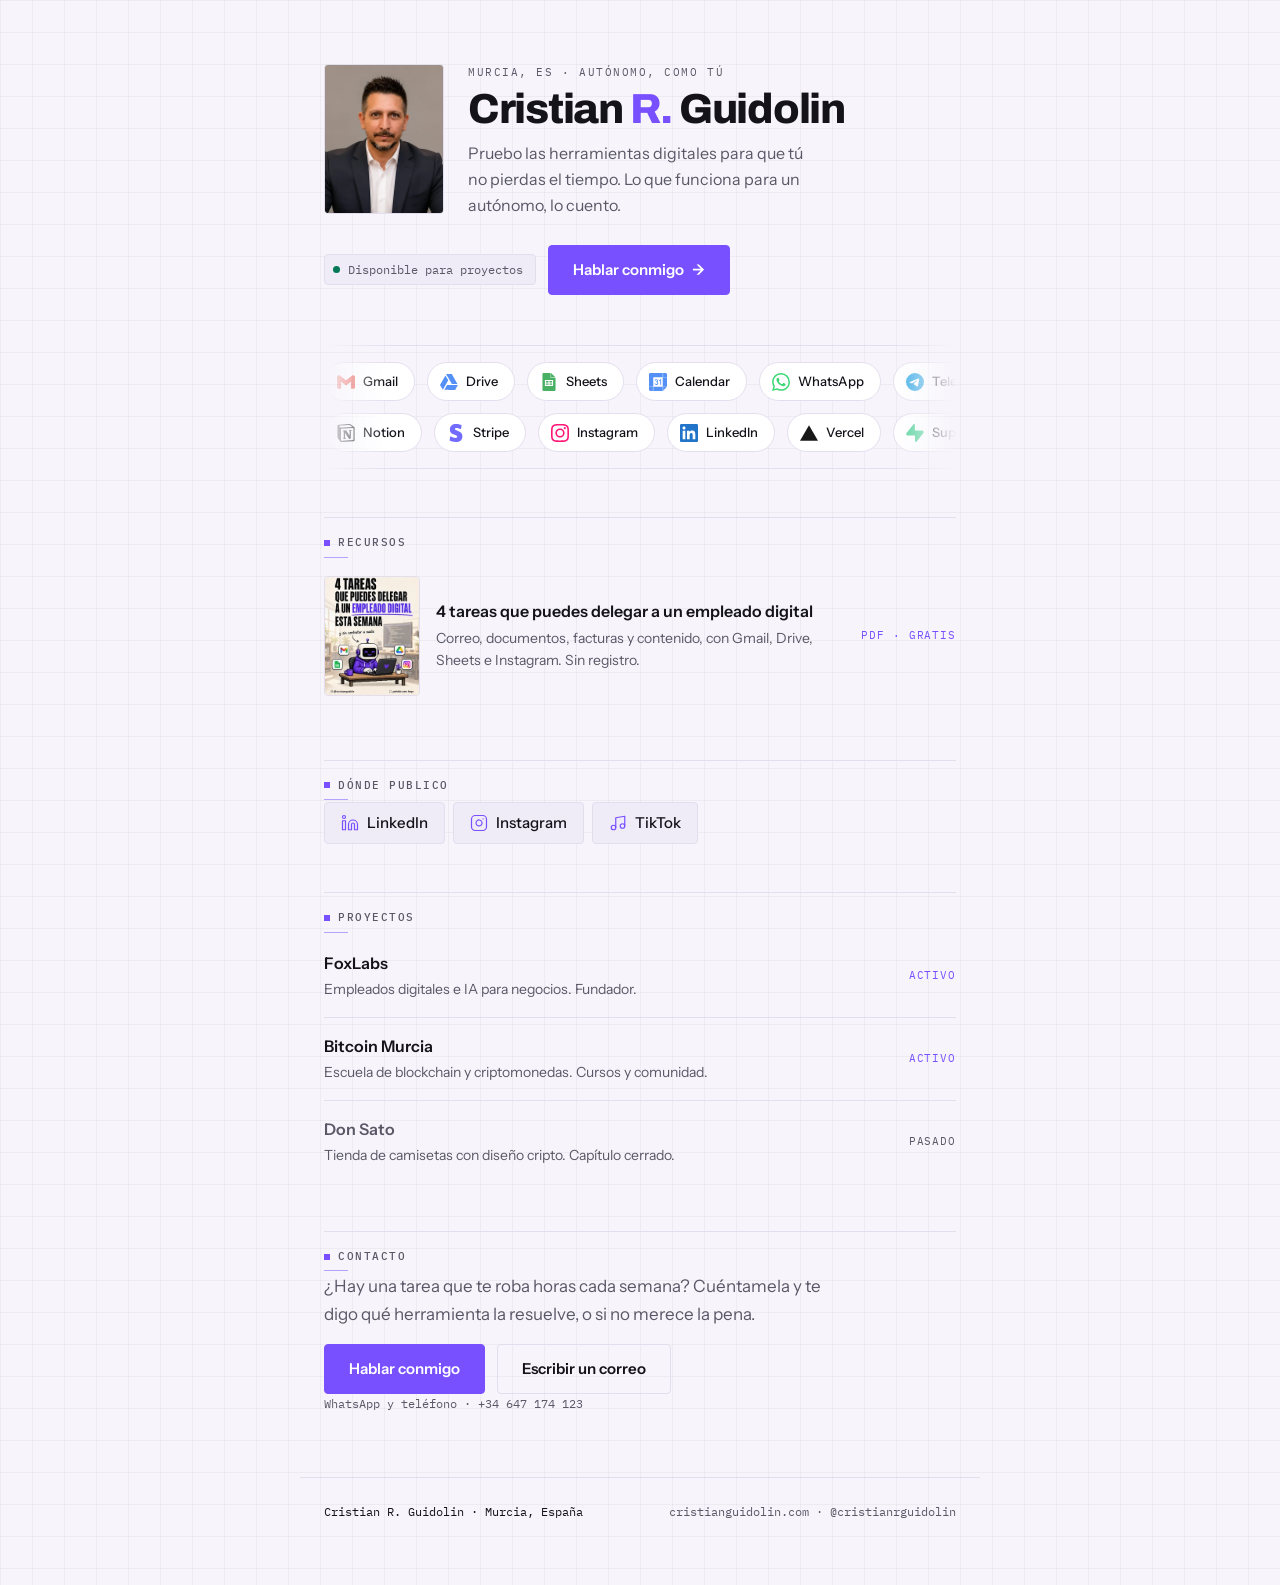
==== commit b700ee98: "Fuera robot; logo Composio visible (SVG sin clipPath roto); miniatura del carrusel en el recurso 4 t" ====
--- a/index.html
+++ b/index.html
@@ -27,7 +27,6 @@
     <div class="top-id">
       <div class="face-wrap">
         <div class="face"><img src="assets/cristian.webp" alt="Cristian R. Guidolin"></div>
-        <div class="pet" aria-hidden="true"><img src="assets/robot.png" alt=""></div>
       </div>
       <div class="top-txt">
         <p class="kicker">Murcia, ES · autónomo, como tú</p>
@@ -43,88 +42,15 @@
 
   <div class="logos" aria-label="Herramientas que uso a diario">
     <ul class="logos-row"><li class="logo"><svg aria-hidden="true" focusable="false" fill="#EA4335" role="img" viewBox="0 0 24 24" xmlns="http://www.w3.org/2000/svg"><path d="M24 5.457v13.909c0 .904-.732 1.636-1.636 1.636h-3.819V11.73L12 16.64l-6.545-4.91v9.273H1.636A1.636 1.636 0 0 1 0 19.366V5.457c0-2.023 2.309-3.178 3.927-1.964L5.455 4.64 12 9.548l6.545-4.91 1.528-1.145C21.69 2.28 24 3.434 24 5.457z"/></svg><span>Gmail</span></li><li class="logo"><svg aria-hidden="true" focusable="false" fill="#4285F4" role="img" viewBox="0 0 24 24" xmlns="http://www.w3.org/2000/svg"><path d="M12.01 1.485c-2.082 0-3.754.02-3.743.047.01.02 1.708 3.001 3.774 6.62l3.76 6.574h3.76c2.081 0 3.753-.02 3.742-.047-.005-.02-1.708-3.001-3.775-6.62l-3.76-6.574zm-4.76 1.73a789.828 789.861 0 0 0-3.63 6.319L0 15.868l1.89 3.298 1.885 3.297 3.62-6.335 3.618-6.33-1.88-3.287C8.1 4.704 7.255 3.22 7.25 3.214zm2.259 12.653-.203.348c-.114.198-.96 1.672-1.88 3.287a423.93 423.948 0 0 1-1.698 2.97c-.01.026 3.24.042 7.222.042h7.244l1.796-3.157c.992-1.734 1.85-3.23 1.906-3.323l.104-.167h-7.249z"/></svg><span>Drive</span></li><li class="logo"><svg aria-hidden="true" focusable="false" fill="#34A853" role="img" viewBox="0 0 24 24" xmlns="http://www.w3.org/2000/svg"><path d="M11.318 12.545H7.91v-1.909h3.41v1.91zM14.728 0v6h6l-6-6zm1.363 10.636h-3.41v1.91h3.41v-1.91zm0 3.273h-3.41v1.91h3.41v-1.91zM20.727 6.5v15.864c0 .904-.732 1.636-1.636 1.636H4.909a1.636 1.636 0 0 1-1.636-1.636V1.636C3.273.732 4.005 0 4.909 0h9.318v6.5h6.5zm-3.273 2.773H6.545v7.909h10.91v-7.91zm-6.136 4.636H7.91v1.91h3.41v-1.91z"/></svg><span>Sheets</span></li><li class="logo"><svg aria-hidden="true" focusable="false" fill="#4285F4" role="img" viewBox="0 0 24 24" xmlns="http://www.w3.org/2000/svg"><path d="M18.316 5.684H24v12.632h-5.684V5.684zM5.684 24h12.632v-5.684H5.684V24zM18.316 5.684V0H1.895A1.894 1.894 0 0 0 0 1.895v16.421h5.684V5.684h12.632zm-7.207 6.25v-.065c.272-.144.5-.349.687-.617s.279-.595.279-.982c0-.379-.099-.72-.3-1.025a2.05 2.05 0 0 0-.832-.714 2.703 2.703 0 0 0-1.197-.257c-.6 0-1.094.156-1.481.467-.386.311-.65.671-.793 1.078l1.085.452c.086-.249.224-.461.413-.633.189-.172.445-.257.767-.257.33 0 .602.088.816.264a.86.86 0 0 1 .322.703c0 .33-.12.589-.36.778-.24.19-.535.284-.886.284h-.567v1.085h.633c.407 0 .748.109 1.02.327.272.218.407.499.407.843 0 .336-.129.614-.387.832s-.565.327-.924.327c-.351 0-.651-.103-.897-.311-.248-.208-.422-.502-.521-.881l-1.096.452c.178.616.505 1.082.977 1.401.472.319.984.478 1.538.477a2.84 2.84 0 0 0 1.293-.291c.382-.193.684-.458.902-.794.218-.336.327-.72.327-1.149 0-.429-.115-.797-.344-1.105a2.067 2.067 0 0 0-.881-.689zm2.093-1.931l.602.913L15 10.045v5.744h1.187V8.446h-.827l-2.158 1.557zM22.105 0h-3.289v5.184H24V1.895A1.894 1.894 0 0 0 22.105 0zm-3.289 23.5l4.684-4.684h-4.684V23.5zM0 22.105C0 23.152.848 24 1.895 24h3.289v-5.184H0v3.289z"/></svg><span>Calendar</span></li><li class="logo"><svg aria-hidden="true" focusable="false" fill="#25D366" role="img" viewBox="0 0 24 24" xmlns="http://www.w3.org/2000/svg"><path d="M17.472 14.382c-.297-.149-1.758-.867-2.03-.967-.273-.099-.471-.148-.67.15-.197.297-.767.966-.94 1.164-.173.199-.347.223-.644.075-.297-.15-1.255-.463-2.39-1.475-.883-.788-1.48-1.761-1.653-2.059-.173-.297-.018-.458.13-.606.134-.133.298-.347.446-.52.149-.174.198-.298.298-.497.099-.198.05-.371-.025-.52-.075-.149-.669-1.612-.916-2.207-.242-.579-.487-.5-.669-.51-.173-.008-.371-.01-.57-.01-.198 0-.52.074-.792.372-.272.297-1.04 1.016-1.04 2.479 0 1.462 1.065 2.875 1.213 3.074.149.198 2.096 3.2 5.077 4.487.709.306 1.262.489 1.694.625.712.227 1.36.195 1.871.118.571-.085 1.758-.719 2.006-1.413.248-.694.248-1.289.173-1.413-.074-.124-.272-.198-.57-.347m-5.421 7.403h-.004a9.87 9.87 0 01-5.031-1.378l-.361-.214-3.741.982.998-3.648-.235-.374a9.86 9.86 0 01-1.51-5.26c.001-5.45 4.436-9.884 9.888-9.884 2.64 0 5.122 1.03 6.988 2.898a9.825 9.825 0 012.893 6.994c-.003 5.45-4.437 9.884-9.885 9.884m8.413-18.297A11.815 11.815 0 0012.05 0C5.495 0 .16 5.335.157 11.892c0 2.096.547 4.142 1.588 5.945L.057 24l6.305-1.654a11.882 11.882 0 005.683 1.448h.005c6.554 0 11.89-5.335 11.893-11.893a11.821 11.821 0 00-3.48-8.413Z"/></svg><span>WhatsApp</span></li><li class="logo"><svg aria-hidden="true" focusable="false" fill="#26A5E4" role="img" viewBox="0 0 24 24" xmlns="http://www.w3.org/2000/svg"><path d="M11.944 0A12 12 0 0 0 0 12a12 12 0 0 0 12 12 12 12 0 0 0 12-12A12 12 0 0 0 12 0a12 12 0 0 0-.056 0zm4.962 7.224c.1-.002.321.023.465.14a.506.506 0 0 1 .171.325c.016.093.036.306.02.472-.18 1.898-.962 6.502-1.36 8.627-.168.9-.499 1.201-.82 1.23-.696.065-1.225-.46-1.9-.902-1.056-.693-1.653-1.124-2.678-1.8-1.185-.78-.417-1.21.258-1.91.177-.184 3.247-2.977 3.307-3.23.007-.032.014-.15-.056-.212s-.174-.041-.249-.024c-.106.024-1.793 1.14-5.061 3.345-.48.33-.913.49-1.302.48-.428-.008-1.252-.241-1.865-.44-.752-.245-1.349-.374-1.297-.789.027-.216.325-.437.893-.663 3.498-1.524 5.83-2.529 6.998-3.014 3.332-1.386 4.025-1.627 4.476-1.635z"/></svg><span>Telegram</span></li><li class="logo" aria-hidden="true"><svg aria-hidden="true" focusable="false" fill="#EA4335" role="img" viewBox="0 0 24 24" xmlns="http://www.w3.org/2000/svg"><path d="M24 5.457v13.909c0 .904-.732 1.636-1.636 1.636h-3.819V11.73L12 16.64l-6.545-4.91v9.273H1.636A1.636 1.636 0 0 1 0 19.366V5.457c0-2.023 2.309-3.178 3.927-1.964L5.455 4.64 12 9.548l6.545-4.91 1.528-1.145C21.69 2.28 24 3.434 24 5.457z"/></svg><span>Gmail</span></li><li class="logo" aria-hidden="true"><svg aria-hidden="true" focusable="false" fill="#4285F4" role="img" viewBox="0 0 24 24" xmlns="http://www.w3.org/2000/svg"><path d="M12.01 1.485c-2.082 0-3.754.02-3.743.047.01.02 1.708 3.001 3.774 6.62l3.76 6.574h3.76c2.081 0 3.753-.02 3.742-.047-.005-.02-1.708-3.001-3.775-6.62l-3.76-6.574zm-4.76 1.73a789.828 789.861 0 0 0-3.63 6.319L0 15.868l1.89 3.298 1.885 3.297 3.62-6.335 3.618-6.33-1.88-3.287C8.1 4.704 7.255 3.22 7.25 3.214zm2.259 12.653-.203.348c-.114.198-.96 1.672-1.88 3.287a423.93 423.948 0 0 1-1.698 2.97c-.01.026 3.24.042 7.222.042h7.244l1.796-3.157c.992-1.734 1.85-3.23 1.906-3.323l.104-.167h-7.249z"/></svg><span>Drive</span></li><li class="logo" aria-hidden="true"><svg aria-hidden="true" focusable="false" fill="#34A853" role="img" viewBox="0 0 24 24" xmlns="http://www.w3.org/2000/svg"><path d="M11.318 12.545H7.91v-1.909h3.41v1.91zM14.728 0v6h6l-6-6zm1.363 10.636h-3.41v1.91h3.41v-1.91zm0 3.273h-3.41v1.91h3.41v-1.91zM20.727 6.5v15.864c0 .904-.732 1.636-1.636 1.636H4.909a1.636 1.636 0 0 1-1.636-1.636V1.636C3.273.732 4.005 0 4.909 0h9.318v6.5h6.5zm-3.273 2.773H6.545v7.909h10.91v-7.91zm-6.136 4.636H7.91v1.91h3.41v-1.91z"/></svg><span>Sheets</span></li><li class="logo" aria-hidden="true"><svg aria-hidden="true" focusable="false" fill="#4285F4" role="img" viewBox="0 0 24 24" xmlns="http://www.w3.org/2000/svg"><path d="M18.316 5.684H24v12.632h-5.684V5.684zM5.684 24h12.632v-5.684H5.684V24zM18.316 5.684V0H1.895A1.894 1.894 0 0 0 0 1.895v16.421h5.684V5.684h12.632zm-7.207 6.25v-.065c.272-.144.5-.349.687-.617s.279-.595.279-.982c0-.379-.099-.72-.3-1.025a2.05 2.05 0 0 0-.832-.714 2.703 2.703 0 0 0-1.197-.257c-.6 0-1.094.156-1.481.467-.386.311-.65.671-.793 1.078l1.085.452c.086-.249.224-.461.413-.633.189-.172.445-.257.767-.257.33 0 .602.088.816.264a.86.86 0 0 1 .322.703c0 .33-.12.589-.36.778-.24.19-.535.284-.886.284h-.567v1.085h.633c.407 0 .748.109 1.02.327.272.218.407.499.407.843 0 .336-.129.614-.387.832s-.565.327-.924.327c-.351 0-.651-.103-.897-.311-.248-.208-.422-.502-.521-.881l-1.096.452c.178.616.505 1.082.977 1.401.472.319.984.478 1.538.477a2.84 2.84 0 0 0 1.293-.291c.382-.193.684-.458.902-.794.218-.336.327-.72.327-1.149 0-.429-.115-.797-.344-1.105a2.067 2.067 0 0 0-.881-.689zm2.093-1.931l.602.913L15 10.045v5.744h1.187V8.446h-.827l-2.158 1.557zM22.105 0h-3.289v5.184H24V1.895A1.894 1.894 0 0 0 22.105 0zm-3.289 23.5l4.684-4.684h-4.684V23.5zM0 22.105C0 23.152.848 24 1.895 24h3.289v-5.184H0v3.289z"/></svg><span>Calendar</span></li><li class="logo" aria-hidden="true"><svg aria-hidden="true" focusable="false" fill="#25D366" role="img" viewBox="0 0 24 24" xmlns="http://www.w3.org/2000/svg"><path d="M17.472 14.382c-.297-.149-1.758-.867-2.03-.967-.273-.099-.471-.148-.67.15-.197.297-.767.966-.94 1.164-.173.199-.347.223-.644.075-.297-.15-1.255-.463-2.39-1.475-.883-.788-1.48-1.761-1.653-2.059-.173-.297-.018-.458.13-.606.134-.133.298-.347.446-.52.149-.174.198-.298.298-.497.099-.198.05-.371-.025-.52-.075-.149-.669-1.612-.916-2.207-.242-.579-.487-.5-.669-.51-.173-.008-.371-.01-.57-.01-.198 0-.52.074-.792.372-.272.297-1.04 1.016-1.04 2.479 0 1.462 1.065 2.875 1.213 3.074.149.198 2.096 3.2 5.077 4.487.709.306 1.262.489 1.694.625.712.227 1.36.195 1.871.118.571-.085 1.758-.719 2.006-1.413.248-.694.248-1.289.173-1.413-.074-.124-.272-.198-.57-.347m-5.421 7.403h-.004a9.87 9.87 0 01-5.031-1.378l-.361-.214-3.741.982.998-3.648-.235-.374a9.86 9.86 0 01-1.51-5.26c.001-5.45 4.436-9.884 9.888-9.884 2.64 0 5.122 1.03 6.988 2.898a9.825 9.825 0 012.893 6.994c-.003 5.45-4.437 9.884-9.885 9.884m8.413-18.297A11.815 11.815 0 0012.05 0C5.495 0 .16 5.335.157 11.892c0 2.096.547 4.142 1.588 5.945L.057 24l6.305-1.654a11.882 11.882 0 005.683 1.448h.005c6.554 0 11.89-5.335 11.893-11.893a11.821 11.821 0 00-3.48-8.413Z"/></svg><span>WhatsApp</span></li><li class="logo" aria-hidden="true"><svg aria-hidden="true" focusable="false" fill="#26A5E4" role="img" viewBox="0 0 24 24" xmlns="http://www.w3.org/2000/svg"><path d="M11.944 0A12 12 0 0 0 0 12a12 12 0 0 0 12 12 12 12 0 0 0 12-12A12 12 0 0 0 12 0a12 12 0 0 0-.056 0zm4.962 7.224c.1-.002.321.023.465.14a.506.506 0 0 1 .171.325c.016.093.036.306.02.472-.18 1.898-.962 6.502-1.36 8.627-.168.9-.499 1.201-.82 1.23-.696.065-1.225-.46-1.9-.902-1.056-.693-1.653-1.124-2.678-1.8-1.185-.78-.417-1.21.258-1.91.177-.184 3.247-2.977 3.307-3.23.007-.032.014-.15-.056-.212s-.174-.041-.249-.024c-.106.024-1.793 1.14-5.061 3.345-.48.33-.913.49-1.302.48-.428-.008-1.252-.241-1.865-.44-.752-.245-1.349-.374-1.297-.789.027-.216.325-.437.893-.663 3.498-1.524 5.83-2.529 6.998-3.014 3.332-1.386 4.025-1.627 4.476-1.635z"/></svg><span>Telegram</span></li></ul>
-    <ul class="logos-row logos-row--rev"><li class="logo"><svg aria-hidden="true" focusable="false" fill="#000000" role="img" viewBox="0 0 24 24" xmlns="http://www.w3.org/2000/svg"><path d="M4.459 4.208c.746.606 1.026.56 2.428.466l13.215-.793c.28 0 .047-.28-.046-.326L17.86 1.968c-.42-.326-.981-.7-2.055-.607L3.01 2.295c-.466.046-.56.28-.374.466zm.793 3.08v13.904c0 .747.373 1.027 1.214.98l14.523-.84c.841-.046.935-.56.935-1.167V6.354c0-.606-.233-.933-.748-.887l-15.177.887c-.56.047-.747.327-.747.933zm14.337.745c.093.42 0 .84-.42.888l-.7.14v10.264c-.608.327-1.168.514-1.635.514-.748 0-.935-.234-1.495-.933l-4.577-7.186v6.952L12.21 19s0 .84-1.168.84l-3.222.186c-.093-.186 0-.653.327-.746l.84-.233V9.854L7.822 9.76c-.094-.42.14-1.026.793-1.073l3.456-.233 4.764 7.279v-6.44l-1.215-.139c-.093-.514.28-.887.747-.933zM1.936 1.035l13.31-.98c1.634-.14 2.055-.047 3.082.7l4.249 2.986c.7.513.934.653.934 1.213v16.378c0 1.026-.373 1.634-1.68 1.726l-15.458.934c-.98.047-1.448-.093-1.962-.747l-3.129-4.06c-.56-.747-.793-1.306-.793-1.96V2.667c0-.839.374-1.54 1.447-1.632z"/></svg><span>Notion</span></li><li class="logo"><svg aria-hidden="true" focusable="false" fill="#635BFF" role="img" viewBox="0 0 24 24" xmlns="http://www.w3.org/2000/svg"><path d="M13.976 9.15c-2.172-.806-3.356-1.426-3.356-2.409 0-.831.683-1.305 1.901-1.305 2.227 0 4.515.858 6.09 1.631l.89-5.494C18.252.975 15.697 0 12.165 0 9.667 0 7.589.654 6.104 1.872 4.56 3.147 3.757 4.992 3.757 7.218c0 4.039 2.467 5.76 6.476 7.219 2.585.92 3.445 1.574 3.445 2.583 0 .98-.84 1.545-2.354 1.545-1.875 0-4.965-.921-6.99-2.109l-.9 5.555C5.175 22.99 8.385 24 11.714 24c2.641 0 4.843-.624 6.328-1.813 1.664-1.305 2.525-3.236 2.525-5.732 0-4.128-2.524-5.851-6.594-7.305h.003z"/></svg><span>Stripe</span></li><li class="logo"><svg aria-hidden="true" focusable="false" fill="#FF0069" role="img" viewBox="0 0 24 24" xmlns="http://www.w3.org/2000/svg"><path d="M7.0301.084c-1.2768.0602-2.1487.264-2.911.5634-.7888.3075-1.4575.72-2.1228 1.3877-.6652.6677-1.075 1.3368-1.3802 2.127-.2954.7638-.4956 1.6365-.552 2.914-.0564 1.2775-.0689 1.6882-.0626 4.947.0062 3.2586.0206 3.6671.0825 4.9473.061 1.2765.264 2.1482.5635 2.9107.308.7889.72 1.4573 1.388 2.1228.6679.6655 1.3365 1.0743 2.1285 1.38.7632.295 1.6361.4961 2.9134.552 1.2773.056 1.6884.069 4.9462.0627 3.2578-.0062 3.668-.0207 4.9478-.0814 1.28-.0607 2.147-.2652 2.9098-.5633.7889-.3086 1.4578-.72 2.1228-1.3881.665-.6682 1.0745-1.3378 1.3795-2.1284.2957-.7632.4966-1.636.552-2.9124.056-1.2809.0692-1.6898.063-4.948-.0063-3.2583-.021-3.6668-.0817-4.9465-.0607-1.2797-.264-2.1487-.5633-2.9117-.3084-.7889-.72-1.4568-1.3876-2.1228C21.2982 1.33 20.628.9208 19.8378.6165 19.074.321 18.2017.1197 16.9244.0645 15.6471.0093 15.236-.005 11.977.0014 8.718.0076 8.31.0215 7.0301.0839m.1402 21.6932c-1.17-.0509-1.8053-.2453-2.2287-.408-.5606-.216-.96-.4771-1.3819-.895-.422-.4178-.6811-.8186-.9-1.378-.1644-.4234-.3624-1.058-.4171-2.228-.0595-1.2645-.072-1.6442-.079-4.848-.007-3.2037.0053-3.583.0607-4.848.05-1.169.2456-1.805.408-2.2282.216-.5613.4762-.96.895-1.3816.4188-.4217.8184-.6814 1.3783-.9003.423-.1651 1.0575-.3614 2.227-.4171 1.2655-.06 1.6447-.072 4.848-.079 3.2033-.007 3.5835.005 4.8495.0608 1.169.0508 1.8053.2445 2.228.408.5608.216.96.4754 1.3816.895.4217.4194.6816.8176.9005 1.3787.1653.4217.3617 1.056.4169 2.2263.0602 1.2655.0739 1.645.0796 4.848.0058 3.203-.0055 3.5834-.061 4.848-.051 1.17-.245 1.8055-.408 2.2294-.216.5604-.4763.96-.8954 1.3814-.419.4215-.8181.6811-1.3783.9-.4224.1649-1.0577.3617-2.2262.4174-1.2656.0595-1.6448.072-4.8493.079-3.2045.007-3.5825-.006-4.848-.0608M16.953 5.5864A1.44 1.44 0 1 0 18.39 4.144a1.44 1.44 0 0 0-1.437 1.4424M5.8385 12.012c.0067 3.4032 2.7706 6.1557 6.173 6.1493 3.4026-.0065 6.157-2.7701 6.1506-6.1733-.0065-3.4032-2.771-6.1565-6.174-6.1498-3.403.0067-6.156 2.771-6.1496 6.1738M8 12.0077a4 4 0 1 1 4.008 3.9921A3.9996 3.9996 0 0 1 8 12.0077"/></svg><span>Instagram</span></li><li class="logo"><svg aria-hidden="true" focusable="false" fill="#0A66C2" role="img" viewBox="0 0 24 24" xmlns="http://www.w3.org/2000/svg"><path d="M20.447 20.452h-3.554v-5.569c0-1.328-.027-3.037-1.852-3.037-1.853 0-2.136 1.445-2.136 2.939v5.667H9.351V9h3.414v1.561h.046c.477-.9 1.637-1.85 3.37-1.85 3.601 0 4.267 2.37 4.267 5.455v6.286zM5.337 7.433c-1.144 0-2.063-.926-2.063-2.065 0-1.138.92-2.063 2.063-2.063 1.14 0 2.064.925 2.064 2.063 0 1.139-.925 2.065-2.064 2.065zm1.782 13.019H3.555V9h3.564v11.452zM22.225 0H1.771C.792 0 0 .774 0 1.729v20.542C0 23.227.792 24 1.771 24h20.451C23.2 24 24 23.227 24 22.271V1.729C24 .774 23.2 0 22.222 0h.003z"/></svg><span>LinkedIn</span></li><li class="logo"><svg aria-hidden="true" focusable="false" fill="#000000" role="img" viewBox="0 0 24 24" xmlns="http://www.w3.org/2000/svg"><path d="m12 1.608 12 20.784H0Z"/></svg><span>Vercel</span></li><li class="logo"><svg aria-hidden="true" focusable="false" fill="#3FCF8E" role="img" viewBox="0 0 24 24" xmlns="http://www.w3.org/2000/svg"><path d="M11.9 1.036c-.015-.986-1.26-1.41-1.874-.637L.764 12.05C-.33 13.427.65 15.455 2.409 15.455h9.579l.113 7.51c.014.985 1.259 1.408 1.873.636l9.262-11.653c1.093-1.375.113-3.403-1.645-3.403h-9.642z"/></svg><span>Supabase</span></li><li class="logo"><svg aria-hidden="true" focusable="false"
-	fill="none"
-
-	viewBox="0 0 64 64"
-
-	xmlns="http://www.w3.org/2000/svg"
->
-	<g clip-path="url(#clip0_2129_471)">
-		<g clip-path="url(#clip1_2129_471)">
-			<path
-				d="M58.5409 18.0442L22.4819 10.6695C20.1176 10.1841 17.8943 12.0003 17.8943 14.4116V31.4939V32.402V49.4842C17.8943 51.8955 20.1176 53.712 22.4819 53.2265L58.5409 45.8518"
-				stroke="black"
-				stroke-linecap="round"
-				stroke-linejoin="round"
-				stroke-miterlimit="10"
-				stroke-width="1.82758"
-			/>
-			<path
-				d="M30.6983 4.73539C30.6984 1.34782 34.161 -0.917709 37.2617 0.379183L37.4093 0.443562L37.4126 0.445442L56.7025 9.35428C58.3954 10.1174 59.4565 11.8082 59.4569 13.6442V21.1912C59.4569 23.9444 57.112 26.1189 54.3726 25.9069L32.5258 24.2763V39.6193L54.3692 37.9887L54.6252 37.9755C57.2487 37.9116 59.456 40.0302 59.4406 42.6889V50.2358C59.4406 52.086 58.3516 53.7519 56.6895 54.5248L56.6867 54.5257L37.413 63.4183L37.4135 63.4188C34.2705 64.8735 30.6983 62.5825 30.6983 59.1294V51.9373C30.5567 51.9931 30.405 52.0302 30.2458 52.0417L19.585 52.8093C18.6942 52.8733 17.9362 52.1673 17.9361 51.2742V43.3595C17.9361 43.0526 18.0277 42.7648 18.1851 42.5225L9.41491 43.1776H9.41164C6.67967 43.3713 4.33082 41.2037 4.33081 38.4614V25.4342C4.33101 22.6801 6.67776 20.5047 9.41823 20.7185H9.41775L17.9939 21.3585C17.9567 21.2261 17.9361 21.0869 17.9361 20.9431V12.6057C17.9361 11.3884 19.025 10.4599 20.227 10.6522L30.3783 12.2763C30.4899 12.2941 30.5967 12.3247 30.6983 12.3646V4.73539ZM54.5116 39.8111H54.5083L32.5258 41.452V50.9913L57.6135 45.7476V42.6823L57.6106 42.5272C57.5355 40.9328 56.1381 39.6842 54.5116 39.8111ZM17.5836 23.1607C17.7369 23.4005 17.8261 23.6847 17.8261 23.9882V40.1889C17.8261 40.3767 17.7909 40.5566 17.7289 40.7236L30.6983 39.7556V24.1395L17.5836 23.1607ZM32.5258 22.4436L54.5083 24.0845L54.5116 24.085L54.6675 24.093C56.2752 24.1322 57.6293 22.8309 57.6293 21.1912V18.0187L32.5258 12.7711V22.4436Z"
-				fill="black"
-			/>
-		</g>
-	</g>
-	<defs>
-		<clipPath id="clip0_2129_471">
-			<rect fill="white" />
-		</clipPath>
-		<clipPath id="clip1_2129_471">
-			<rect
-				fill="white"
-			
-				transform="translate(4.33081 0.00878906)"
-			
-			/>
-		</clipPath>
-	</defs>
-</svg>
-<span>Composio</span></li><li class="logo"><svg aria-hidden="true" focusable="false" class="tall" xmlns="http://www.w3.org/2000/svg" fill="none" viewBox="0 0 39.1 78.5"><g fill-rule="evenodd" clip-path="url(#a)" clip-rule="evenodd"><path fill="#14131A" d="M37.2 0H37l-.3.3-.1.2v.1l-.2.4-.3.4v.2l-.2.4v.2l-.2.3v.2h-.1V3l-.2.1v.2l-.2.4v.1L35 4v.2l-.2.2h-.1v.3h-.1v.1l-.1.1V5l-.2.1v.1l-.1.3-.1.1-.1.1v.1l-.2.3v.2h-.2v.3l-.2.1V7l-.2.2v.2l-.2.1v.3l-.4.3v.2l-.2.2-.3.4V9l-.2.1v.1l-.1.2-.1.2-.2.2-.2.3-.1.2-.2.2-.2.3-.1.2-.3.3-.4.5v.1l-.1.1v.1l-.3.3-.2.3-.3.3v.1l-.2.2v.1l-.3.3-.2.3-.4.4-.3.4-.4.4v.1l-.3.4-.5.5v.1l-.5.5-.6.6v.1l-.8.9-1.5 1.4v.1l-2.4 2.5h-.1L19.1 24H19l-1 1h-.1l-1 1-.9.9-.9.8-1 1-.8.6-1.1 1.1-1.8 1.7-.4.4-.9.8-1.3 1.4v.1l-.9.8v.1l-.5.6-.4.5-.8.8v.1L5 38l-.3.4-.2.3-.2.3-.3.3-.1.2-.1.2-.3.3-.1.2-.1.2v.1l-.2.1v.1l-.3.4v.1l-.2.2v.2l-.2.2v.1l-.1.2-.1.2-.1.1-.1.2v.1l-.2.1v.3h-.1l-.2.4v.3l-.3.4v.2l-.1.1v.2l-.2.2v.3l-.2.3v.4H.5v.8H.3v.2l-.1.1v.7l-.2.1v3.4l.1.2.2.2.3.2h1.1v.1H2l.2.2h.2l.2.2.8.7v.1l.4.5v.2l.2.2v.2l.2.1v.2l.2.1v.2l.2.4v.1l.2.2v.4h.1v.4H5v.4l.1.1v.6h.1v.3h.1v.7h.2v1h.1v4h-.1v.5h-.1v.7h-.2v.6l-.1.1v.5H5v.3h-.1v.4l-.2.2v.4h-.2v.1l-.1.2v.3l-.2.2v.1l-.2.2-.1.2-.1.2-.4.4-.6.6h-.1l-.4.2h-.1v.1H2l-.2.2-.2.2v.2h.1v.1l.4.4.6.5v.1l.3.4.5.5v.2l.2.2v.2l.2.1v.3H4v.1h.1v.2l.2.2.2.4v.1l.1.2v.4h.1v.1l.1.1v.4H5v.5h.1v.7h.1v.4h.1v1h.2v.1l.1.2h.3l.3-.3V78l.1-.1v-.2l.3-.4V77l.1-.1v-.1l.1-.1v-.4l.1-.1v-.4H7v-1.1h-.1v-.1l-.1-.1V73H7v-.4l.2-.2V72h.1v-.3h.1v-.1l.1-.1v-.2l.2-.1v-.1l.1-.3.1-.1.2-.2.1-.2.2-.2V70l.4-.5.3-.4.3-.4.2-.2v-.2h.3v-.1l.2-.2h.1l.4-.4.2-.3.1-.1v-.1l.2-.4v-.1h.1V66l.1-.1h.5v-.2h.2l.2-.2.7-.6.3-.4v-.2l.1-.1.2-.4v-.2h.1v-.4h.2v-1.7h-.1l.2-.2h.2l.1-.2h.3l.1-.2.2-.1.9-.8.1-.2.3-.4v-.3l.3-.4v-.4h.1v-1.8l-.1-.1-.1-.2-.1-.2h.3l.2-.2h.2l.1-.2h.2l.2-.2h.1l.3-.3.6-.6.3-.4.2-.2.2-.4.1-.1v-.2l.3-.4v-.4h.1v-.2h.1v-.7h.1v-1l-.1-.1v-.2l-.1-.2-.5-.5h-.2l-.1-.1h-.2l.2-.3 1-1 .3-.3v-.1l.2-.2.1-.2.3-.4v-.2l.3-.2.3-.1h.1v-.1h.1l.4-.2h.1l.1-.1h.2l.1-.1.4-.3h.3l.4-.2h.1v-.1h.2l.2-.2h.3v-.2h.2l.2-.1h.2l.1-.2h.2l.1-.2h.2v-.1h.3l.1-.2h.3l.1-.2.1-.1h.2l.2-.2h.2l.4-.4h.2l.1-.2.2-.1h.1l.1-.2h.1l.2-.1.2-.1.2-.3h.1l.2-.2h.1l.1-.1h.1l.3-.3.3-.2.8-.7h.1l.7-.7 1-1 .6-.6.3-.3V38l.5-.6v-.1l.2-.2.2-.2v-.1l.1-.2v-.2l.2-.1.3-.4v-.1l.2-.3.1-.1v-.1l.1-.3.2-.1v-.1l.1-.2v-.3h.2V34l.2-.4v-.2h.1v-.3l.2-.2v-.2h.1v-.4h.1v-.2h.1v-.4l.2-.1v-.5h.1v-.7h.1V30h.1v-.9L37 29h-.4l-.2.1-.2.1-.7.6-.3.2-.7.6-.3.2-.5.4h-.1l-.1.2h-.1l-.2.1-.2.2h-.1l-.2.2-.2.2h-.1l-.2.1-.4.3h-.2l-.1.2h-.1l-.1.2h-.1l-.4.2-.2.1-.3.3H30l-.4.3-.2.1-.2.2H29l.3-.4.7-.6 2.2-2.2 1-1v-.2l.3-.2v-.1l.6-.7.4-.5.1-.2.2-.2.2-.2v-.1l.2-.2.1-.2.1-.2.2-.2v-.2l.2-.1v-.1l.1-.1v-.3l.2-.1v-.2l.2-.2.1-.1V25h.1v-.2h.1v-.2l.2-.1v-.2h.1V24h.1l.3-.4v-.2l.2-.3V23l.1-.2v-.4h.1v-.2l.2-.2v-.4h.1v-.3h.1v-.4h.1v-.3h.1V20h.2v-.6h.1v-.7h.1v-.5h.1V17h.2v-1.9l-.2-.2h-.4l-.3.2v.1l-.3.2-.2.4-.3.3v.1l-.2.2-.3.4-.3.3-.3.4-.3.4-.4.4v.1l-.4.4-.6.7-1 1v.1l-2.1 2.1-1 .9-.7.7-.5.4-.6.6h-.1l-.4.3-.5.5-.1-.1.7-.7v-.1l.6-.6.3-.4.5-.5.3-.4.6-.7.2-.3.2-.3.3-.3v-.1l.1-.2.2-.2v-.1l.5-.5.1-.2.1-.2v-.1l.2-.1.1-.2.2-.2.1-.2.2-.3.1-.2.3-.3v-.2l.2-.2.1-.2.1-.1v-.3h.2v-.2l.2-.2.1-.2v-.2h.1v-.1l.1-.1v-.2l.2-.2.1-.1v-.2l.1-.1.1-.1v-.2l.2-.1.2-.4v-.3l.1-.1.2-.4V14l.2-.2v-.1l.2-.4v-.1l.1-.2v-.4l.2-.2v-.1l.1-.1v-.4l.2-.2v-.3l.2-.1v-.4l.1-.1v-.4h.1V10h.1v-.5h.2v-.9l.2-.1v-.7h.1v-.9h.1v-.5h.1V1.5l-.1-.1V.8h-.2V.3l-.1-.1-.1-.2zm-8.4 34.4h.1zm.3-.2-.1.2-.2-.1z"/><path fill="#0000F2" d="M37.2 0H37l-.3.3-.1.2v.1l-.2.4-.3.4v.2l-.2.4v.2l-.2.3v.2h-.1V3l-.2.1v.2l-.2.4v.1L35 4v.2l-.2.2h-.1v.3h-.1v.1l-.1.1V5l-.2.1v.1l-.1.3-.1.1-.1.1v.1l-.2.3v.2h-.2v.3l-.2.1V7l-.2.2v.2l-.2.1v.3l-.4.3v.2l-.2.2-.3.4V9l-.2.1v.1l-.1.2-.1.2-.2.2-.2.3-.1.2-.2.2-.2.3-.1.2-.3.3-.4.5v.1l-.1.1v.1l-.3.3-.2.3-.3.3v.1l-.2.2v.1l-.3.3-.2.3-.4.4-.3.4-.4.4v.1l-.3.4-.5.5v.1l-.5.5-.6.6v.1l-.8.9-1.5 1.4v.1l-2.4 2.5h-.1L19.1 24H19l-1 1h-.1l-1 1-.9.9-.9.8-1 1-.8.6-1.1 1.1-1.8 1.7-.4.4-.9.8-1.3 1.4v.1l-.9.8v.1l-.5.6-.4.5-.8.8v.1L5 38l-.3.4-.2.3-.2.3-.3.3-.1.2-.1.2-.3.3-.1.2-.1.2v.1l-.2.1v.1l-.3.4v.1l-.2.2v.2l-.2.2v.1l-.1.2-.1.2-.1.1-.1.2v.1l-.2.1v.3h-.1l-.2.4v.3l-.3.4v.2l-.1.1v.2l-.2.2v.3l-.2.3v.4H.5v.8H.3v.2l-.1.1v.7l-.2.1v3.4l.1.2.2.2.3.2h1.1v.1H2l.2.2h.2l.2.2.8.7v.1l.4.5v.2l.2.2v.2l.2.1v.2l.2.1v.2l.2.4v.1l.2.2v.4h.1v.4H5v.4l.1.1v.6h.1v.3h.1v.7h.2v1h.1v4h-.1v.5h-.1v.7h-.2v.6l-.1.1v.5H5v.3h-.1v.4l-.2.2v.4h-.2v.1l-.1.2v.3l-.2.2v.1l-.2.2-.1.2-.1.2-.4.4-.6.6h-.1l-.4.2h-.1v.1H2l-.2.2-.2.2v.2h.1v.1l.4.4.6.5v.1l.3.4.5.5v.2l.2.2v.2l.2.1v.3H4v.1h.1v.2l.2.2.2.4v.1l.1.2v.4h.1v.1l.1.1v.4H5v.5h.1v.7h.1v.4h.1v1h.2v.1l.1.2h.3l.3-.3V78l.1-.1v-.2l.3-.4V77l.1-.1v-.1l.1-.1v-.4l.1-.1v-.4H7v-1.1h-.1v-.1l-.1-.1V73H7v-.4l.2-.2V72h.1v-.3h.1v-.1l.1-.1v-.2l.2-.1v-.1l.1-.3.1-.1.2-.2.1-.2.2-.2V70l.4-.5.3-.4.3-.4.2-.2v-.2h.3v-.1l.2-.2h.1l.4-.4.2-.3.1-.1v-.1l.2-.4v-.1h.1V66l.1-.1h.5v-.2h.2l.2-.2.7-.6.3-.4v-.2l.1-.1.2-.4v-.2h.1v-.4h.2v-1.7h-.1l.2-.2h.2l.1-.2h.3l.1-.2.2-.1.9-.8.1-.2.3-.4v-.3l.3-.4v-.4h.1v-1.8l-.1-.1-.1-.2-.1-.2h.3l.2-.2h.2l.1-.2h.2l.2-.2h.1l.3-.3.6-.6.3-.4.2-.2.2-.4.1-.1v-.2l.3-.4v-.4h.1v-.2h.1v-.7h.1v-1l-.1-.1v-.2l-.1-.2-.5-.5h-.2l-.1-.1h-.2l.2-.3 1-1 .3-.3v-.1l.2-.2.1-.2.3-.4v-.2l.3-.2.3-.1h.1v-.1h.1l.4-.2h.1l.1-.1h.2l.1-.1.4-.3h.3l.4-.2h.1v-.1h.2l.2-.2h.3v-.2h.2l.2-.1h.2l.1-.2h.2l.1-.2h.2v-.1h.3l.1-.2h.3l.1-.2.1-.1h.2l.2-.2h.2l.4-.4h.2l.1-.2.2-.1h.1l.1-.2h.1l.2-.1.2-.1.2-.3h.1l.2-.2h.1l.1-.1h.1l.3-.3.3-.2.8-.7h.1l.7-.7 1-1 .6-.6.3-.3V38l.5-.6v-.1l.2-.2.2-.2v-.1l.1-.2v-.2l.2-.1.3-.4v-.1l.2-.3.1-.1v-.1l.1-.3.2-.1v-.1l.1-.2v-.3h.2V34l.2-.4v-.2h.1v-.3l.2-.2v-.2h.1v-.4h.1v-.2h.1v-.4l.2-.1v-.5h.1v-.7h.1V30h.1v-.9L37 29h-.4l-.2.1-.2.1-.7.6-.3.2-.7.6-.3.2-.5.4h-.1l-.1.2h-.1l-.2.1-.2.2h-.1l-.2.2-.2.2h-.1l-.2.1-.4.3h-.2l-.1.2h-.1l-.1.2h-.1l-.4.2-.2.1-.3.3H30l-.4.3-.2.1-.2.2H29l.3-.4.7-.6 2.2-2.2 1-1v-.2l.3-.2v-.1l.6-.7.4-.5.1-.2.2-.2.2-.2v-.1l.2-.2.1-.2.1-.2.2-.2v-.2l.2-.1v-.1l.1-.1v-.3l.2-.1v-.2l.2-.2.1-.1V25h.1v-.2h.1v-.2l.2-.1v-.2h.1V24h.1l.3-.4v-.2l.2-.3V23l.1-.2v-.4h.1v-.2l.2-.2v-.4h.1v-.3h.1v-.4h.1v-.3h.1V20h.2v-.6h.1v-.7h.1v-.5h.1V17h.2v-1.9l-.2-.2h-.4l-.3.2v.1l-.3.2-.2.4-.3.3v.1l-.2.2-.3.4-.3.3-.3.4-.3.4-.4.4v.1l-.4.4-.6.7-1 1v.1l-2.1 2.1-1 .9-.7.7-.5.4-.6.6h-.1l-.4.3-.5.5-.1-.1.7-.7v-.1l.6-.6.3-.4.5-.5.3-.4.6-.7.2-.3.2-.3.3-.3v-.1l.1-.2.2-.2v-.1l.5-.5.1-.2.1-.2v-.1l.2-.1.1-.2.2-.2.1-.2.2-.3.1-.2.3-.3v-.2l.2-.2.1-.2.1-.1v-.3h.2v-.2l.2-.2.1-.2v-.2h.1v-.1l.1-.1v-.2l.2-.2.1-.1v-.2l.1-.1.1-.1v-.2l.2-.1.2-.4v-.3l.1-.1.2-.4V14l.2-.2v-.1l.2-.4v-.1l.1-.2v-.4l.2-.2v-.1l.1-.1v-.4l.2-.2v-.3l.2-.1v-.4l.1-.1v-.4h.1V10h.1v-.5h.2v-.9l.2-.1v-.7h.1v-.9h.1v-.5h.1V1.5l-.1-.1V.8h-.2V.3l-.1-.1-.1-.2zM5.5 73.2v.3h-.1zm3.4-4.7-.1.2zM7 68.4h.2l-.1.1zm0-.1.2-.1v.1zm2.1-.3v.3l-.2.2zm-1.8-.2v.4l-.1-.1V68zm0 0v.2zm0-.2h.2v.2zm.3-.4v.4h-.2v-.2zm1.9-.3v.2h-.1zm.2-.3v.3zm.2-.3v.1m0-.2h.2zm.4-.3.2.1v.2l-.2.1zm-.2-.1h.2v.1zm1-.6V65h.2zm-.5-.2v.2l.1.1v.4l.1.1v.8h-.1v.3l-.2.2-.2.2-.4.6h-.1l-.2.1h-.2v-.1h.2l.2-.3h-.3v-.1h.1v-.1l.1-.1V67l.2.1-.1.2v.1h.2v-.9h.1v.3l.1.1.1-.1v-.1l-.2-.1.1-.1v-.3h.1v.2h.3v-.2h-.1l.1-.2v-.5h-.3v-.2h.3l-.1-.1V65m.2 0h.3l-.1.2zm-.5 0h.2v.1zm.4-.4h.2v.1zm.5-.4.2.1.2-.1v.2h-.4zm0 0V64zm-.4 0V64h.1v.1zm.1-.1h.3zm-.4-.2h.2zm.5 0v-.2zm.4-1.2h.2v.1zm.4 0v-.2zm.1-.4.2.2zm-.6 0h.3l-.1.1zm.5 0V62h.1zm-.2-.2h.2v.2h.3zm.5 0 .2.1zm.2-.4h.2v.2h-.1zm-.3-.2v.3l-.2-.1zm-.6 0h.2zm.2-.9v-.1h.2zm-.3-.5.1-.1zm1.1-.1h.2zm-.4-.2.2.1zm-.4 0h.2zm1 0v-.2h.2v.3zm-.4-.4h.2v.2zm.4 0v-.1h.2zm-.1-.1V59l.1.1zm-.6-.2V59h.2v.1zm.5 0v-.2h.2v.1zm-5-.7v.4h-.1zM12 58h.2v.1zm.6-.1h.2v.1zm-.2 0 .1-.1zm.2-.4h.3l-.1.1zm-5.3 0 .1-.2v.1m5-.4h.4v.1zm.2-.3v-.1h.1zm.6-.2-.1.2v-.2m-.7-.8.1-.2h.1l.1.1zm-.4-.2h.2v.1zm-5.5 0v-.1h.1zm6.4-.2v-.1h.1zm-.4-.1h.2zm.5 0V55l.1.1h.4v.3l-.2-.1zm-1 0 .1-.2.1.1zm.6-.4v-.1h.3v.1zm-.2-.1h.2zm-.5 0 .1-.2v.1m.5-.4v-.1h.1zm.4-.2v.3h-.1zm-8 0v.2l.2.3v.2l.2.3v.2l.2.3v.1l.1.1v.4l.1.1v.2h.1v.5H6v.6h.1v.7h.1v.5h.1v1.6h.2v.1h-.1v1.2-.3h.1V58h-.1v-1h-.2v-.7H6V56l-.1-.2v-.2l-.1-.1V55l-.2-.1v-.4l.2.2v.2l.1.1v.2l.2.2v.4h.1v.5h.2v.9l.2.1v.8h.1v-1h-.1v-.5h-.1V56v.1l.1.1v.3h.1v.6l.1.1v.4H7v1.2l.2.1v1.8H7v1.7h-.2v.8h-.1v.8h-.1v.4h-.1v.5h-.1v.3h-.1v.5h-.2v.5H6v.6l-.1.1v.4h-.2v.3h-.1v.3l-.3.4-.1.2-.1.2-.1.2-.3.3-.2.3v.1l-.2.1-.3.3h.2l.2-.3.6-.5.2-.2v-.1l.1-.2v-.2l.2-.1.1-.1v-.1l.2-.4v-.1l.2-.2V67h.1v-.4h.1v-.3h.1v-.5h.2V65h.2v-.6h.1v-.6H7v-.3l.1-.1v-.6l.2-.1v-1h.1v-1.6l.1-.1h.1v2h-.1v.7h-.1v.9h-.1v.3L7 64v.6h-.2v.5l-.1.1v.4l-.1.1v.2h-.1v.3l-.1.2v.2h-.1v.4l-.2.1v.2l-.1.2v.1l-.1.2v.2h-.1v.3h-.2v.2l-.1.2-.1.1-.2.2v.1l-.1.1v.1l-.2.2v.1l-.5.4-.4.3-.3.1h-.2v.1l.5.5.2.3v.2l.2.2.1.1v.2h.1v.2l.3.3v.1l.1.3v.3h.1v.2l.1.1v.4h.2v-.1h.1v.9h.1v.8h.1v.3-2.3.4H6V77l-.1.1v.6h-.2V77l-.1-.1v-.7h-.1v-.4h-.1v-.6h-.2v-.6H5v-.8h-.1v-.4h-.2v-.2l-.2-.4v-.3h-.1v-.2l-.1-.1-.1-.1v-.3l-.2-.1-.1-.1v-.1l-.1-.2-.3-.2V71l-.2-.3h-.1l-.2-.2-.3-.2H2l.1-.2h.1V70h.9H3l-.2-.1.2-.2.3-.2.6-.6.1-.2.3-.3v-.2l.2-.1V68l.2-.2.2-.4v-.1L5 67l.1-.2v-.1l.1-.2v-.2h.1v-.4h.2v-.5h.1v-.6h.1v-.3h.1v-.9H6v-1.2l.1-.1v-3.5H6v-.4h-.1v-.8h-.2V57h-.1v-.5h-.1v-.3h-.1v-.4h-.2v-.4l-.1-.1L5 55v-.1l-.1-.1-.2-.4zm.7 14-.2.1v.1l-.1.1v.1l-.1.3.2-.3V68l.1-.2zM7 58.7v.2zm-2.2-4.3v.1zm7 0 .2-.2v.1zm.2-.2h.2v.1zm-7.3 0v-.1h.1zm8.1-.1h.2zm-.3 0 .1-.1h.1zm-8 0 .2-.1v.2zm7.1-.1v-.1h.2zm-7 0v-.1zm8.3 0 .2-.2.2.2zm-.7-.2.1-.1h.2l-.1.1zm-7.8 0v-.1h.1zm8.2-.2.2-.1h.2l-.2.2zm.5 0v-.1h.2V53h.2v.1l-.2.2zm-1-.2h.2zm1.8-.2v.3l-.2-.1zm-.7-.1-.2.2h-.2v-.1h.1l.2-.2h.1zm-1 0V53h.1zm.3-.1v-.1h.1v.2zm1.6 0h-.4l-.1.1-.2-.1.2-.1h.3l.1-.1v-.2l.2.1zm-1.2-.3h.2zm-.9 0h.1m.5-.2.1-.1h.1v.1h-.1m1.4-.1-.2.2h-.1l-.2.1H13l.2-.2h.2l.1-.3zm-1 0h.2zm.6-.1.1-.1zm-.3-.1-.1.2h-.1zm.1 0 .2-.2.1.1v.2zM2.7 52v-.1h.1zm9.6-.1v-.2h.1zm.9-.4v-.1h.4v.2zm-.7-.1v-.2h.1v.1zm.7-.4v.2H13zm-.4-.2-.2.3H12zm.1 0v-.1h.1zm-9.6 0h-.5v.2H2l-.2.1h-.2l-.1.2v.2l.2.1.2.1.1.1H.9V51l.4-.5h.1l.4-.2h.7v-.1h.2m15.9-.5h.2l.2.3.2.3V52H19v.2l-.1.2v.3h-.1v.1l-.1.1v.2l-.2.2-.1.1-.1.2-.8.9-.4.3-.3.2-.4.3h-.2v.2h-.1l-.4.2h-.1l-.2.1H15v.2h.2v.1h.4l.2.4.2.2v1.6l-.2.2v.3h-.2v.2l-.1.2-.1.2-.3.2v.1l-.7.7-.2.2-.2.1-.3.2h-.6v.2h-.3v.1h.2v.1l.2.2v.7h.1v.7h-.1v.2h-.1v.4l-.2.1v.2l-.1.1v.2l-.2.2-.2.2-.6.7-.2.1h-.4v.2H11l-.2-.2v-.1h.5V65h.2v.1h.2V65l-.2-.1-.2.2-.1-.2v-.3l.2.1h.1v-.3h.2v-.1h.1V64h-.3.2v-.3l-.2-.1h-.1l-.2-.1h.8v-.2h.3V63H12v.3l-.2-.2h-.2l-.2-.2h.5v-.2h.2l.2.1h.1v-.2h-.2v-.1h-.1v-.2h.1l.2-.2.2-.1v-.3h.2v.2h.1v.1l-.1-.2-.1-.2h-.2l-.1-.2h-.3L12 61h-.2l-.3-.2h.7v.1h.3l.2-.1h.2v-.3h-.1l-.2.2h-.4v-.2h.4v-.1l-.1-.2h-.3v-.1h.3l.3.2h.5V60H13v.1l-.2-.1h-.1l-.3-.1.1-.1h.3l.2-.2.2.3h.3v.1h.2l.2-.1v-.2h.1v.1h-.1l-.2.2v-.3h-.4v-.2H13l-.2-.2h.7l-.1-.1H13V59l-.1-.1h.1l.1-.2h.1v.3h.2v-.2l.2-.2h.5l.2-.1h.4v-.2h-.2l-.2.2v-.1H14l-.1-.1-.2.1h-2.1.5v-.2h.1l.2.1h.3l.2-.2h.3v-.2h-.4l.2-.3.2.2h.1v-.1l.2.1h.2v.1h.3v-.2h-.6v-.2H13l-.1-.2v-.1h.4v.1h.2l.1.1h.2v-.2h-.3l-.1-.1V57h.2v-.3h-.2v.2h-.5v-.1h.3v-.1l.3-.2h.1l.2.1h.2l.1-.2h.1l.3.2h-.1l-.2.2h-.3v.2h.1l.2-.2.1.1.2-.1.1.2h.2v-.2h-.3v-.1h-.1l.2-.2v-.2h-2.1l-.4-.2h1.2v-.3H13l-.1.1v-.3h.5v.4h.3v-.2h-.2l-.1-.2h.4v-.1h.4v-.2h-.3l-.1.1h-.1v-.1h-.2l.3-.2h.4l.1-.2h.3v-.2h-.2v.2H14v-.4h-.3v.2h.3v.2h-.5l-.1.1h-.5v-.2h.1v-.3l.2-.1h.1v-.2l-.1-.1.1-.2h.2v.5l-.1.1h-.2v.3h.2v-.4h.3v-.1h.2V54h-.3v-.1h.3l.3-.2h.2v-.1h.4v-.2h.2l.2-.1h.5l.2-.2h-.5v.1h-.2l-.1.1h-.5v.1h-.3v.1h-.6v.2h-.5v-.2h.2v-.2l.1-.2h.1v.3h.3v-.6l.1-.2v-.2h.3l.2-.2v-.1h-.3l-.2.3h-.2V52h.3v-.3h.2v.2l.3-.2-.1-.2h-.2l-.1.2h-.3l-.1.1-.1.2-.2-.3.5-.2h.1l.2-.2h.3v-.1h.2l.2-.2h.4l.2-.2h.3l.3-.2h.2l.1-.1.4-.2h.2v-.1h.3l.3-.3h1m-6.9 14.8v.2h.2v-.2zm.3-.4v.3h.2v-.2zm0-.5v.3h.2zm.4-.1h.2zm.1-.3h.3zm.3-.6v.2h.1zm-.4-.3h.2v-.1zm.5-.2h.2zm.1-1.5h.2v-.1zm.4-.3v.2h.1zm.7-1v.2h.2v-.2zm-.5-.1v.2h.1zm-.2-.5.2.1zm.5 0v.3h.2V59zm0 .2.1-.1zm1.5-.7h.2zm-.5 0v.2h.2v-.1zm-1.5-.3v.3h.1V58zm1-.1h-.2v.2zm.5-.5v.2h.2zm-.5-.2v.2h.2zm-.6 0v.2h.2v-.2zm.8-.7h.4v.1-.1zm-.8-.8v.2h.2v-.2zm.6-.1h-.2zm.4-.2-.2.2v.1h.2zm.9-.1h.2zm-1.3-.2v.3h.2V55zm.4-.1v.2h.2zm.4 0h.2zm1 0H16zm-.2-.6-.2.2h.1v.2h.2v-.2h.1zm-.6 0-.2.1H15l-.2.1h.6zm-1.3 0v.2h.3v-.2zm.5-.3v.3l.3-.1-.1-.2zm-.3-.4H14l-.2.2v.2h.2l.1-.2h.2zm.3-.2v.2h.2v-.1zm.5 0v.2zm.6-.3v.2h.1zm-1.8-.5v.3h.2V53zm2.3 0h-.2v.1zm-1.8 0v.2h.2v-.2zm.8-.3h-.2l-.1.1v.2h.1v-.1zm.3 0v-.1m-1.3 0h-.2v.1l.1.1zm2-.2-.1.1zm-1.8 0v.2h.2v-.2zm.5-.2-.2.2.1.1h.1zm.3-.1v.2h.1zm.7-.1v.2h.1zm-1.4-.1v.2h.2v.1zm.5-.2v.2h.1zm.3 0h.2v-.1zm1-.3h-.2v.1zm-1.9 0 .1.3h.3v-.3zm.8-.2h-.2v.3h.1l.2-.1zm.3-.1v.2h.2V51zm.7-.1-.1-.1h-.1v.2zm.2-.1h.2v-.2h-.1zm.4-.2h.2zm.3-.1h.2zm-4.7-.8v-.1h.2zm-.8 0 .1-.1zm2.4-.1v-.2l.1.1zm-1.2-.2v.2h.1zm-7.3 0 .2.1zm7.1.6.2-.3h.3v.4zv-.3h.5v.4h.2l-.2.2H13zm-.3-.6.1-.1zm-1.4 0v-.1h.1zm-5.5 0v-.1H6zm7-.1h.2zm0 0 .2-.1v.1zm.2-.1.1-.1h.1v.1zm-1.2 0V49h.2zm.4-.1.1-.2.2.1H12m1.3-.2-.2.3-.2-.1zm-2.1 0h.1v.1zm1.6-.1h-.3l-.1.2h-.1l.2-.3zm-10.3 0H3v.4h.8v.1h.5v.1h.2l.3.3H5l.1.1h.2l.2.3h.1l.1.1h.1l1 1-.1-.2L6 50v-.1h.1l.7.7.1.2.3.4.3.4v.2l.2.1v.1h.1v.2l.1.2.3.4v.1l.2.4v.1l.1.2v.5h.1v.2h.1v.4H9v.6l.1.1v.6l.1.1v.4l.1.1v4.2H9v1.3h-.1v.3l-.1.1v.6h-.2v.9h-.2v.5h-.1v.5h-.1v.2H8v.5h-.2v.4h-.1v.4l-.1.1v.2l-.2.2v.3l-.2.2v.4l-.2.2v.4h-.2v.3l.1-.1v.2l-.2.4v.1l-.1.3v.1h-.1v.4l-.1.1v.1l-.1.1v.4l-.2.1v.7H6V73h-.1v-3H6v-.3h.1v-.5h.1V69h.1v-.5l.2-.2V68l.2-.1v-.1l.1-.3v-.3H7v-.7h.2V66l.1-.1v-.4l.1-.1v-.2l.1-.1v-.5h.2V64h.1v-.7H8v-1.2h.2V60h.2v-1.2h-.1v-1.6l-.1-.1v-.4l-.1-.1V56l-.2-.1v-.5h-.1V55h-.1v-.3h-.1v-.4l-.2-.2v-.2l-.2-.2v-.3H7v-.2l-.2-.1v-.2l-.1-.1v-.2l-.2-.2v-.2l-.2-.1-.4-.6-.8-.8-.3-.2-.4-.3h-.1l-.2-.2H4l-.2-.1h-.4v-.1h-.5v-.1H2v.1h-.2v.1h-.2l-.3.1-.1.2-.4.3v.1l-.2.1v.3l-.1.1V50l.3-.2.2-.3.3-.2.2-.1.4-.2h.2l.1-.1zm9.9-.1v-.1h.1zm-.4 0v-.1h.1zm-.4 0v-.1h.2zm.9-.4h.3zm-.5 0h.3zm.3-.1.1-.1zm.7-.4-.1.2h-.1zm-10.6 0h.2zm-.7 0v.2h-.1zm11.4 0h.2zm-1.3 0v-.1h.1zm-8 0 .1-.1zm-1-.2H3v.2h-.1zm9.3 0v-.2l.2.1zm-8-.2h.2v.1zm9.3-.1v.2H13l-.2.2-.1-.1.3-.3zm-9.3 0h.2zm-.5 0h.2zm9.7 0 .1-.1h.2v.1zm-2 0 .1-.1h.2l-.1.1zm-6.6 0V47h.1zm6.9-.2h.2zm-.5.1h-.2zm2.5 0 .1.1zm-2.2 0 .1.1zm-6.8 0 .1-.2v.2m-1 0 .1-.2v.1m10-.2h.1v.1m.1 0 .2-.2h.2l-.2.2zm-8.8-.2v.3zm7-.1-.1.2zm-7.1 0V46l.1.1zm-.2 0V46l.1.1zM12 46h.2v.1h-.1m-.8.1V46h.1zm-6.7 0V46h.1zm7.2-.3-.1.2h-.1v-.2zm-.9 0h.2zm-7.4 0v.1zm8.6-.2h.2zm1.2 0H13l-.1.3h-.3l-.2.1V46l.1-.1h.2l.2-.3h.3m-2.1 0 .2-.1v.1zm1.2 0v-.2h.2zm-.7-.2h.2zm1 0 .1-.1h.1v.1zm.5-.1v-.1h.2v.1l.2.2h-.3zm-1.3-.1h.2zm-7.4 0h.2v.6l-.2-.2h-.1v-.4zm9.1.1v-.2h.2zm-2.4-.2h.2zm2.6 0V45zm-1 .2V45h.1l.2.1zm-1.2-.4h.2zm1-.1-.1.1h-.2v-.2h.2m-1.8 0v-.1h.1zm3-.1-.3.3H13v-.2h.2l.1-.2zm-.8 0h-.3v.1h-.2v-.1h.4v-.1zm-1 0v-.1h.1zm.1-.1v-.1h.2zm0-.1h.3zm11.5 0v-.2l.1.1zm-11.2 0v-.2l.1.1zm-1 0 .2-.2v.1zm1-.2h.2v.1zm.2 0v-.1zm11.6-.1V44h.1zm-12.4 0 .1-.1zm.9-.5v.3l-.2-.1zm11.6 0h.1zm-12.2.4h.2v.1zm12.8 0v-.2h.1v.1zm-1 0 .1-.2v.1m-10 0v-.2h.1v.1zm-.7 0 .1-.2v.1m-.7 0v-.2h.2zm11.8-.2h.1zm1 0h.2zm-1-.1h.2zm1.2 0v-.1h.1zm-.8 0v-.1zm-12.8 0v-.1h.1zm-.9 0 .1-.1zm13.7-.1v-.1h.2zm0-.1h.2zm-.7 0h.2zm-11.6 0v.2l-.2-.1zm12.5 0v-.2l.1.1zm-12.5 0v-.2l.1.1zm12.8-.2v.2H25zm0 0h.2zm-.8 0h.1v.1zm-11.5 0h-.3V43h.1zm-2-.1h.2zm15.5 0-.7.4h-.1l.1-.3h.2l.2-.1v-.1h.3zm-1 0h.2v-.1h.1v.2zm-1.3 0v-.1h.1zM13 43v-.1h.1zm11.9 0h.2zm-12.4-.1v.1h.1zm-.4-.1v.2H12zm12.4 0h.1zm-12 0h.2zm12.9-.1v.2l-.2-.1zm0 0v-.1h.1zm-.8 0v-.1h.2zm-11.6 0h.2v-.1h.3v.1zv.2h-.2zm-.8 0v-.1h.1zm12.7-.1h.1zm.6 0v-.2h.2l.3.3h.1l.1-.2h.1v.4h-.2v.1h-.2l-.2-.2h-.2m-.5 0v-.2h.1v.1zm-13.3 0v-.2h.2v.1zm14.5-.2h.1l.2.1H26m-1 0v-.1h.1v.1zm-.8 0v-.1h.2v.1zm-3.4 0 .3.3v.2l.1.1V45H21v.5l-.2.2v.1h-.1v.3h-.1v.1l-.1.1v.2l-.2.2-.1.1v.2l-.3.2v.1l-.1.1v.1l-.2.2v.1L18.4 49h-.1l-.3.3-.3.2-.2.1-.2.2-.4.3h-.1l-.3.1-.1.2H16l-.2.2h-.2v.1h-.1l-.4.2H15l-.4.3h-.4v.1H14v.1h-.5v.2h-.3v.1h-.6v.1h-.3v.1h-.5.2v-.1h.2v-.1h.3l.2-.2h.2l.2-.2h.3l.1-.1h.3l.2-.2h.2v-.3H14l-.1.2h-.2l-.2.2-.1-.1H13v-.3h.1v.1h.3l.1-.1h.2l.2-.1h.2v-.1h.3V50h-.2l-.1.2h-.6v.2H13l.2-.2h.1l.1-.1.1-.2.3.1h.2l.1-.2h.3l.1-.1.1-.2v.1h.2l.2-.1v-.1h-.2l-.2.1h-.1l-.1.1h-.2v-.2h-.3v.2h.3v.2h-.4v-.3h-.1l-.2-.1.1-.1h.4V49l.1-.1h.2v.4h.2v-.1l-.2-.2v-.1h.2v-.3h-.1l-.2.2H14v.1h-.3l-.2.2h-.2v-.2h.2l.2-.1.2-.1.2-.2h.3l.1-.2.1-.1h.1l.3-.1.1-.2h.1l.3-.1.1-.2h.2l.2-.2h-.2l-.3.2-.1.1h-.3v.1H15v.1h-.2l-.2.2h-.3l-.4.3h-.2l-.4.3h-.1l-.3.1h.1v.1h-.2v-.2h.4v-.3h.4v-.2h-.2l-.2.1H13v-.1h.2l.2-.2v-.2l.1.1h.2l.2-.1h.2v-.2h-.6v.1h-.1v-.2h.3v-.3l.3-.4h.3l.1-.2.2-.1h.1l.1-.1h.1l.2-.3v.1h.2l.1-.1v-.2h.3l.1-.2h.4l.3-.3h.1l.2-.2h-.4v.3l-.2-.1H16v.1h-.2l-.1.1-.3.3h-.2l-.2.2h-.2l-.2.2h-.3v.1H14v-.2h.2l.2-.2h.2l.2-.2.4-.3h.2l.4-.4h.3l.2-.2.2-.2.4-.3h.2l.2-.2.2-.1.3-.2.2-.2.2-.1.3-.2.2-.2.3-.2h.1l.4-.3h.4v-.1h.7m-6 7.8h-.2l-.1.1v.1h.3zm.7-.2v-.1H15l-.1.1v.2h.2v-.1l.1-.1zm.3-.3h-.1v.1zm-.9-.2-.2.2v.1h.2zm1.3-.1v.2zm-1 0v.2h.2v-.2zm.4-.2h.2zm-.2-.2v-.1H15v.2zm.4-.2h-.2v.2h.2zm-.9-.2v.2h.2zm1.5 0H16v.1zm.5-.2h-.1v.1zm-1.4 0h-.2v.2h.2zm.4-.2v.2h.1zm-.7 0-.1-.2-.2.2v.1h-.1v.2h.1v-.2zm-1.4-.4v.2h.2v-.1h.1V48zm2-.2v.2h.1m.6-.2h-.2v.1zm-2 0h-.1v.3h.2zm.6-.2-.2.1v.1h.3zm.1-.2h.3zm.5-.2h-.1l.1.2.2-.1zM17 47h-.1l-.2.2h-.2v.1h.1l.2-.1h.1zm-1.2 0 .1.2.1-.1zm-.7 0v.2h.2V47zm-1.2.2v.2l.2.1h.1v.2h.3v-.1h.2l.1-.2-.1-.2-.1.2v.1H14zh.2V47h.2v-.2l-.1.1H14l-.2.2zm2.6-.4h-.2v.1h.1m.1-.2h.2zm-1.1 0v.2h.2v-.2zm-.2 0H15l-.1.1-.2.1v.2l.2-.1v-.2zm1.9-.1v-.1h-.2v.1zm-1-.1-.2.1v.2h.1v-.1zm-.3-.2-.2.2h.2zm.6-.3h-.2v.2h.1zm.6-1h-.2v.1zm.4-.3h-.2v.2zm.5-.3-.2.1h.3m.5-.3h-.2l-.2.2h.1zm.7-.5H19l-.2.2h-.2v.1h.1l.2-.2zm-6.2-1v.2zm-1.2 0v.1zm14.7 0h.1l-.1.1v.1h-.2zm-2 0h.1zm-11.9 0v.2h-.3v-.1zm.6-.1h.2zm-.2-.1v.2h-.1zm-1 0h.2v.1zm1.7-.2.2.3-.1.2h-.2v.2h-.3l.1-.2v-.1h.1l.1-.2zm-1.5.1h.2zm11.2-.1V42h.2zm1-.2v.1h-.1zM5.5 42v.1l-.1.1v.2h-.1v.1l-.2.4-.1.2v.5l-.1.1v.9h-.2v.4h-.2v.1h-.1v-.4l.1-.2v-.2l.1-.1v-.4l.1-.1v-.2h.1v-.3l.2-.1v-.3h.1v-.3l.2-.2V42zm18.2 0 .1-.1h.2l-.2.2m-12 0 .1-.1h.1v.1zM24 42h.1zm-1.3 0h.2zm-9.8 0-.1.2h-.1l-.2.1h-.1zm12.2-.2v.1l-.1.2h-.2l-.1.2-.1-.1.2-.2h.1zm-1 .1h.2zm-10.5 0v.2l-.1.2-.2.1v.2H13l-.1-.1h.1v-.2l.3-.2h.1v-.2m9.6 0v-.1h.1zm-9.3-.1v.1h.2v.3h-.2l-.1-.1V42zm-1.8 0v.1m-.6 0h.2l-.1.1m-.7 0v.1zm-5 0v.1l-.1.2zM25 42h.5l-.1.2-.1.2v-.1H25zm-1.8 0h.1zm-9.2.1v-.2h.2l.2.2zm-1-.2v.1l-.1.2h-.1zm-7.4 0h.2zm19.1 0h-.2l-.2.2v-.3zm-.5 0 .1-.1v.1m-1.5 0h.1zm-17 0 .1-.1v.1m17.8 0 .2-.2.2.1v.1h-.3m-9.7 0v-.2h.3v.2h-.2m10.2-.2.1-.2h.1l.1.1zm-.9 0v-.2l.1.1m-10.3 0v-.2h.1v.1zm-.1-.2.1.2h-.1l-.2.3-.1-.1.1-.2zm-1.5.1h.1zm12.7 0h.1zm.8-.1h.1v.1zm-12.5 0-.2.3v-.1zm.7 0V41h.3v.1l-.2.2zm-.7 0V41l.1.1zm13.2 0-.4.3h-.3l.1-.3v.1h.2V41h.2zm-1 0V41h.1v.1zm-1-.2h.2v.1H24m-.7 0v-.1h.1zm1.2-.1h.1zm-12.1 0-.1.2h-.1V41zm11.3-.1V41h.2v.1zM13 40.7l-.1.3h-.1v-.1zm13.4 0h.2zm-.2 0h.1zm-1.9 0h.1v.1H24zm-11.9 0v.1h-.1zm12 0v-.2zm-1 0 .2-.2h.1v.1l-.1.2zm-10.3 0v-.2l.1.1zm-.5-.2v.1zm-.2 0v.1m-.5 0v.1zm12.9-.1v.4h-.2v-.1l-.1-.2zm-12.9 0v.1m12 0h.3zm-.2.1.1-.2.3.2-.3.1zm-.5-.1v-.1h.2v.1zm-14.7 0 .1-.1zm4.7.1v-.2l.2-.1h.3v.2h-.2l-.1.2h-.1m-.3-.3v.2h-.2zm-.8 0h.2v.1H12m-3.5 0v.1m15.5.1V40h.2v.2l-.1.1zm-12.4-.2h.2zm-.7 0h.2zm-2.3 0h.1v.2zm15.4 0 .1-.1zm-.3-.1v.2h-.2zm-11 0-.3.3h-.1l-.1-.1.2-.2h.2m-4 0v.1m15-.6.1-.1zm-10.4-.1v.3H13V40h.1zm-4.6 0H9l-.1.1m14.4 0h.1m.7 0v-.1l.2.1zm-11.2 0v-.1h.2zm-3.8 0v-.1H9zm14.5-.1v-.1h.2zM9 39.8v-.1zm14.5-.1h.1zm-10.3 0h.2zm-1 0h.2v.1l-.1.1zm-1.7 0h.2zm13.8 0v-.2l.1.1.2.2v.1h-.3zm-12.8 0v-.2l.2.1zm-.6 0 .1-.2v.1m13-.2h.2zm-10.9 0 .1-.2.1.1zm-.4 0 .1-.2.2.2zm-3.3-.2-.1.3H9v-.2zm14.8 0-.1.1H24zm-14.8 0h.2zm15.2.1v-.2h.2v.3zM12 39.2v-.1h.1zm12.8-.1h.1zm-1.1 0V39h.3zM14 39l-.1.2-.2-.1zm-.4 0-.3.3v-.2zm11-.2v.2l-.2.2-.2-.2.1-.1zM12 39h.2v.2h-.1zm11.7 0v-.1h.2v.1zm-.6 0v-.1h.1zm-9.8-.1v.2zm-.4 0v.3h-.3zm11.4-.2v.2zm-12.3 0v.2zm0 0h.2zm11.6 0 .1-.1zm-1.2 0 .1-.1h.2l-.1.1zm-8.7-.1v.3zh-.1zm-1.6 0h.2v.1zm-.6 0h.2v.1l-.1.1zm11 0h.2zm-9 0h.2zm-2 0h.2zm12.5-.2v.3-.1zm-1.3.1h.2zm1.3 0v-.1h.1zm-10.6-.1-.2.2v.2H13l.1-.2h.2v-.1l.1-.2zm-.6 0-.3.4h-.1zm-1.6 0 .1-.1zm13.2-.1V38zM14 38l.1.1-.2.3h-.1v-.2h.1zm-1.6 0v.1zm-.2 0h.1v.1zm12.4 0 .1-.1h.1v.2zm-.2 0h.2v.1zm-10.6 0v.1l-.2.2v-.1zm-1.5 0h.2v.1h-.1m-.6 0v-.2h.1l.1.1zm.3-.2h.1v.1zm.9 0v.1h-.1zm-1.6 0h.1zm2.2-.2.1.1-.5.6H13V38l.1-.1h.1l.2-.2v-.2l.1.1zm-1.5.2.1-.2.2.1-.2.1m2.5 0v-.2h.3v.2h-.2m-1.3-.2v-.1h.1v.2zm-.2 0v-.1h.1zm-.5-.1h.1v.2h-.1zm.4 0h.1zm-.4 0h.1m.3 0 .1-.1m.5-.1.1-.1.1.1zm-.5-.1-.1.2h-.1zm-1 0h.1v.1zM15 37l.1.1h.1v.4h-.3v-.3zm-2.5 0v.2zm-.4-.2v-.1h.2v.1zm.6-.5v-.1h.1zm.6-.3v.4l-.1.1h-.1l-.2.2v.1h.1v-.1l.2-.3.2-.1zm-.5.1v.2zm12.6-.1v-.1h.2zM13 35.9v-.1h.2zm.8-.1-.1.1v.1h-.3zm12-.2.1.1-.1.2h-.1v-.3zm-12.6 0v.2h-.1l-.1-.1zm12.1 0h.1zm.8 0v-.2h.1v.1zm-1.6 0v-.2l.1.1zm.8-.2h.3l-.1.1zm1 0v-.1h.1zm-.7 0 .1-.1v.2zm-.8 0 .1-.1v.1m-11.3 0v-.1h.2v.1zm8-.1.3.3v.3h.1v.3h.1v1.4H22v.2l-.1.1v.4l-.1.1v.2h-.1v.4h-.2v.3h-.1v.2l-.1.1-.1.2v.2l-.4.3v.2l-.2.3-.3.2v.1l-.2.3-1.3 1.3-.5.5-.3.2-.3.2-.5.4H17l-.2.2-.2.1-.3.2h-.2l-.3.4h-.2l-.2.2h-.2l-.3.3h-.1v.1h-.2l-.2.1-.2.2H14v.1l-.1.1h-.2l-.2.2h-.2l-.1.2h-.3l-.2.2-.2.1-.4.1v-.2h.2l.2-.2h.3l.2-.3h.2l.2-.2h.1l.2-.2h.2v-.2h.4v-.3h.3l.2-.1v-.2h-.2l-.1.2-.1.1H14v.2l-.2-.3.1-.2h.3v-.2h-.1l-.2.2h-.1l-.1-.2v-.1h.3v-.2h.3V44h-.2l-.1.2h-.2l-.1.1h-.3l-.1.3v-.1H13v.1-.3h.3l.2-.1h.2l.2-.2h.1v-.2l-.1-.1v-.1h.2v-.2h.4v-.2h-.2l-.1.1H14v.3h-.4v.1l-.1.1v.2h-.1l-.2-.2.3-.3h.1l.2-.2.2-.1.3-.3.2-.1h.1l.1-.2h.1l.2-.2h.1l.1-.1h.1l.4-.4.2-.1.3-.3h.1l.4-.4h.1l.1-.2-.2.2h-.1l-.4.3-.2.2-.5.4h-.1l-.2.1-.2.2-.2.1-.2.2-.2.1-.2.2H14l-.2.2h-.2l-.2.2-.2.1-.4.3-.3.1h-.1l.1-.2.2-.2h.2v-.2h.4V43h.3l.1-.3h.2v-.2h.3v-.3H14v.3l-.3-.1v-.3l.2-.1h.3l.2-.3h.1v-.2h-.1l-.2-.1h-.1l-.1-.1.2-.2V41h.5l.2-.3.1-.1.3-.2v-.2h.2V40l.1-.1h.2l.1-.1v-.1l.2-.2h.2l.1-.2v-.1h-.1l-.3.3-.2.1h-.2v.2l-.1.1-.2.2h-.2l-.5.5-.1.2v-.1h-.2v.2h-.2l-.2.2-.2.1v.1h-.2l-.1.2v.1h-.3l.1-.2h.1l.2-.2.4-.3.4-.4.5-.4.3-.2.4-.4.3-.2.2-.2.3-.3h.1l.4-.4h.1l.2-.2.4-.3.4-.3.6-.5.9-.9.3-.3h.1l.2-.2h.1l.1-.1h.3l.3-.3zm-6.4 9.4h-.3v.2h.2zm.5-.3h-.3v.3h.1v-.3zm-.3-.3h-.2l-.1.2h-.2l-.2.2h-.2v.2h.2v-.2h.4v-.2h.2zm.8 0H16l-.2.1h.1zm-.5-.2v.2h.1zm.8-.2v.3l.2-.2zm-.4-.1v.2zm-.3-.2h-.2l-.2.2h-.1l-.1.1-.1.1h-.3v.3h.2V44l.1-.2h.2l.2-.2h.3zm-1 .2-.1-.2zh-.2l-.1.1-.2.1v.1h.3l.1-.1zm2.1-.2h.1v-.1m-1.7-.1H15l-.1.1v.1h.2zm1.1 0h-.2v.1zm1-.1h.1m-2-.1.2.2V43zm1.5-.1h-.2v.2h.1zm-2 0v.3h.1l.2-.2zm1 0h.2v-.1H16m.4-.3h.1v-.1zm-.7 0v-.1h-.1l-.2.2H15v.2l.2-.2h.2zm1-.2h.2zm-.1-.3-.1.2h.1zm-.5 0v.2h.2V42zm-.9-.3H15v.2l-.3.2.1.1h.1v-.1l.1-.1.2-.1zm1.4 0v.2h.1zm-.9-.2-.2.1H15v.1h.3zm.4-.4h-.2v.3h.1zm-1.4 0v.2h.2V41zm1.5 0h.2zm-.4-.3v.2l.2-.2zm.5-.3H16v.2h.1zm-.6 0h-.2v.3H15v.2l.2.1v.1H15l-.1.2v.1h.1l.2-.1v-.2H15V41l.4-.2zm2-.1-.1.3zm-.5-.1-.2.1h-.1v.1h.1v-.1zm-.5 0h-.2zm-.6-.1-.2.1v.1zm2-.1-.2.1zm-1.7-.3-.1.2h.1zm.7-.4h-.2v.2h.1zm.3-.3v.2zm-.3-.2h-.2v.1zm1-.9h-.3v.3h.1zm.5-.3-.2.1zm.6-.5-.4.3h.2v-.1zm1-.8-.2.1-.1.1zm5-1.2h.2zm1.7-.1h.2zM14.6 35v.3h-.1l-.2.2v.1l-.2.2v-.1H14v-.2h.2l.2-.2V35zm11.6-.2v.3H26zm-1.5.1v.2zm2.3 0h.2l-.1.2zm-1.5 0h.2l-.1.2zm1.4-.1v-.1h.1zm-2 0 .1-.1h.1v.1zm.2-.1h.2zm1.6-.1-.3.3v-.1zm.6.1v-.2h.3zm-.5-.2h.2zm.9 0v-.2l.1.1zm-1.4-.2v.4H26v-.1h.1l.1-.1zm-.8.1h.1zm-.9 0v.2zm2.3 0h.2v-.1l.2.1zm-3.1 0v-.1h.1zm-9.2-.1v.3h-.2l-.2.2.1.1H14l-.1.2v.1h-.2V35l.3-.3v-.1zm14.3 0h.1zm-1.7 0h.1zm-1.4-.1-.1.2h-.2zm-11.2 0h.1v.1m13.1.1h.4-.1l-.2.2m-2-.1h.2zm-.6 0v.2l-.3-.1.1-.1zm4-.1h.1l-.1.2-.2-.1zm-2.3.2h-.3l-.2-.2h.4v-.1h.1zm8.5-.2V34zm-7.8 0V34zm-.3 0 .1-.1.2.1v.1h-.2zm-1 0 .1-.1h.1v.1zm-1.9 0 .1-.1v.1m1.9-.1h.1zm0 0-.2.1h-.1V34h.2m2.3-.2-.3.4H28l.1-.3.1-.1zm-4.5 0h.2zm4.5 0v-.2l.2.1zm-3.8 0 .1-.2h.2v.1l-.2.2zm10.8-.2h.1v.1l-.2.4v-.3h-.1.1zm-11.2 0h.1v.1zm1.7 0v.2H26l-.4.3-.2-.1h.1l.2-.2.2-.2.3-.1m-1.6 0v-.1h.2v.1zm1.6-.1h.1zm-2.4 0h.1v.1zm-8.1 0v.2h-.2v.4H15l-.2.2h-.1l-.1-.1.3-.3zm13.4-.1h.1l-.3.3h-.1zm-1.8 0v.2h-.1l-.2.1v.2h-.3v-.1h.2v-.3l.2-.1zm-1.7 0v.2l-.2.1v-.3zm-.4-.1v.2zm10.7 0v.3h-.2v-.2zm-7 0h.1m-.3 0v.2l-.2.1.1.1v.1h-.4v-.2h.2v-.3zm-4 0h.2v.1zm-11.4 0-.5.6-.4.4v.1l-.4.5-.3.4-.5.5-.2.3-.4.4v.1l-.2.2v.1l-.6.6v.1l-.2.2-.2.3-.4.6-.2.2-.2.3v.2l-.2.1-.1.2v.1l-.3.4v.2l-.2.1-.1.2v.2h-.1v.1H7v.3l-.2.1v.1l-.2.2v.3h-.1v.1l-.2.4v.4h-.2v.4l-.1.1v1h-.1v1.6H6v.3h.1v.4h.1v.2l.3.3v.3l.2.2v.1l.1.2.1.2.1.2.2.2.2.2v.2l.3.2v.1l.1.1v.3l.2.1.2.2v.2l.2.2v.1l.1.1v.3h.1v.1l.3.4v.1l.2.4v.3h.1v.2l.2.2v.4h.1v.6h.1v.2l.1.1v.7h.2v1.6l.2.1V58l-.1.1v1.5h-.1v.5h-.1v.9h-.2v.7h-.1v.5l-.1.1v.2h-.1v.5H9v1h-.1v.2h-.1v.4l-.2.1v.5h-.2v.4l-.2.2v.4l-.2.2v.2l-.1.2v.1l-.2.4-.1-.1V67l.1-.2v-.1h.1v-.2l.1-.2V66H8v-.4h.2V65l.2-.1v-.4l.1-.1V64l.1-.1v-.1l.1-.1v-.5H9v-.6l.1-.1V62h.1v-.4h.1v-.9l.2-.1v-1.1l.1-.1v-3.6h-.1v-.5h-.1v-.7l-.2-.1V54H9v-.5h-.1v-.3l-.2-.2v-.3l-.2-.3v-.2l-.1-.1-.1-.1v-.3h-.1v-.1H8v-.2l-.2-.2V51l-.1-.2-.1-.2-.2-.2-.1-.2-.2-.2-.3-.3v-.1l-.2-.3h-.1l-.2-.2h.1V49l-.1-.2-.2-.1-.2-.3v-.2l-.2-.1v-.3h-.1v-.1l-.2-.4v-.1h-.1v-.5h-.2V46H5v-1.5h.1v-.3l.1-.1v-.4l.2-.1v-.4h.1v-.4h.1v-.1l.1-.1v-.2H6V42h.1v-.2l.1-.2.1-.2.2-.1V41l.2-.1.1-.2.1-.2.2-.2.1-.2.2-.2.1-.2.2-.2.2-.3.2-.3.3-.3v-.1l.2-.2v-.1l.3-.3.2-.3v-.1l.4-.4.3-.3.5-.6.5-.6.8-.8.7-.8zm22.7 0V33l.1.1zm-8.2 0-.2.2v.5h-.5v.1h-.2.4v-.4h.1v-.3zm-3.5 0V33l.1.1zm-11 0V33l.1.1zm12.3 0 .1-.2h.1v.2h.2v.1h-.2zM13.4 33v.1zm10.3-.1v.2h-.1zm-10.3 0h.1v.1m22.4 0v.2h-.1zm-.5 0h.1zm-5.6 0-.3.4h-.2l.2-.2V33zm-2.2 0v.2h-.3V33zm-2.9 0h.1v.1H24zm5.1 0 .1-.1zM25 33v.3h-.1v-.1zm-1.4 0h.1zm-10.4 0h.1zM35 33v.2h-.2zm-21.8 0v.1zm22 0h.2zm-11.6 0h.1zm12.1-.2v.3l-.1-.1zm-6.5.1h.3l-.1.2zm-15.9 0h.1zm15.9 0v-.1h.1zm-4.6-.1h.1v.3h-.1l-.2-.1v-.2zm-1.5 0h.1v.1h-.1m12.1-.1v.2h-.1zm-11.3.1h.2l-.2.2m1-.2v.3h-.2v-.3zm-1.5 0h.1v.1zm-9.9 0h.2l-.1.1m13 0-.2.2v.1h-.1v.3l-.3.2-.2.2-.1-.1V33h-.2l-.1-.1H25v-.1h.1l.2-.2v-.1h.2l-.2.2.2.2h.1l.1-.1v.2h.2v-.4l.2-.1v-.1l.1-.1zm-3 0v-.1h.1zm-10 0 .2-.1v.1zm21.3-.1h.1m-10.5.1v-.1h.2l-.1.2zm11.5-.1.1-.2v.3zm-.3-.2v.3l-.2-.1zm-.6.1h.2zm-10.7 0h.2zm-10.5 0h.2zm22.2 0v-.1h.1zm-12.9 0v-.1h.1zm-9.2 0v-.1h.1zm10-.2h.1v.4H24zm-10 0h.2v.1zm21.3 0-.1.2H35V32zM25 32h.1l-.3.3h-.1l.1-.2zm-.7 0h.1v.1zm-.7 0h.1zm-9.5 0h.1m21.2 0 .1-.1zm-10.9 0h.2zm11-.1v-.1h.1zm-11.5 0v-.1h.2zm12.3-.1h.1zm-.2 0-.1.2v-.2m-11.5 0h.2zm0 0v-.1m-.5 0v-.1h.1zm.3-.1.1-.1zm-.2 0v-.1zm-.8 0v-.1h.1zm11.7-.1h-.2zm1.2 0 .1-.2v.1m-10.5 0-.5.4-.2-.1v-.1h.3v-.3h.3zm-1.6 0 .2-.2.1.2zm-.4-.2.1-.1h.1v.1zm11.8-.2-.1.2V31m-11.3.1h.3v.1zM24 31l.1-.1zm.1-.1h.2zm-.5 0h.2zm-1 0v.1zm2.3.1v.3l.2.2v.1h-.4v.2h-.2l-.1-.3.2.1.2-.2v-.2h-.3v.3h-.1l-.1-.1v-.1l.3-.3zm-1 0h.2v.1H24m-1.7 0h.1v.1zm1.1 0h.1zm1-.1h.3-.2m-1.8 0v.1h-.2zm2 0 .1-.1v.1m-.9-.1v-.1h.2v.1l-.1.1zm.7-.2.2.2-.1.1-.2.1v-.2zm-.3-.1-.1.2H24l.1-.2m.4 0h.2v-.2l.1.1v.1l.1.1-.1.2v-.2h-.3zm-.4-.2h.1v.1m11.7-.1v.1l-.4.5-1.1 1h-.1l-.4.4-.2.2-.3.3-.2.1-.1.2H33l-.2.1v.1h-.2l-.3.3h-.2v.2l-.1.1h-.2l-.1.1v.1h.1l.2-.1v-.2h.3v-.2h.4v-.3h.3l.1-.1v-.2h.3l.1-.2h.2l.2-.2h.1l.2-.2v-.1h.3l-.1.1-.1.2-.1.1h-.3v.2h.2v.5l.2-.1V33h-.1l-.1-.1v-.2l.2-.2v-.1l.3.1-.2.2v.1h.3v-.1l.1-.2-.1-.1v-.2h-.2V32l.2-.2h.1v.5h.1l.1.2-.2.2v.1l-.3.3-.3.4-1.2 1.2v.1l-.3.4h.1l.9-.8.1-.1v.3h.1V34h.1v-.2l.8-.7V33h.1v.2h.1l.2.2-.1.2-.2-.2h-.1v.2l-.1.1h-.3v.1l.1.1v.2h-.3v.2h.2v-.1l.2-.1h.1V34l.2-.4.1-.1v.4h-.1v.3h-.2v.1l-.1.1v.2h.2l.1-.1v-.3h.3v.2H35v.3l-.2.1v.1h-.1v.3l-.2.1v.2l-.2.2-.1.2-.1.1v.1l-.2.2-.1.2-.2.3-.2.2v.1l-.3.2-.2.4-.7.7-1.3 1.3-.7.7-.7.5-.3.2-.3.3-.3.2-.2.2-.2.1-.2.2-.1.1h-.1l-.2.2-.2.2H27l-.1.2h-.2l-.2.2h-.2l-.1.2h-.1l.1-.2v-.2h.3v-.2h.4v-.1l-.1-.1h-.2l-.1.1h-.2l.1-.1v-.3h-.3v.2l-.2.1v.2l-.2-.1h-.4v-.2h.4l.4-.3h.3v.1l.1.1h.2l.1-.1V42h-.3v-.2h.3v-.2h.1l.1-.2h.2v-.1h.2v-.2h-.2l-.2.2h-.2l-.2.3h-.3l-.2.3H26l-.4.2h-.2l-.4.3-.1-.1h-.2l-.1.2h-.1l.2-.3h.4l.2-.3v-.1h.1v.1h.2l.1-.1v-.2h-.2v-.3h.4l.2-.2h.2v.2h.3v-.2h.3l.3-.3h.2l.1-.2h.1v-.2l-.2.2H27l-.1.2h-.2v.1l-.2.1h-.3v-.2h.1v-.1l.1-.1v-.4h-.2v.3h-.1l-.1-.2-.2.1v.1h-.4v.2l.2.2h.1v-.2l.1-.1h.2v.2h.1v.1H26v.1h-.3l-.1.1v.1h-.3l.2-.3v-.1h-.2v-.1h-.4l.1.2h-.1l-.2-.1.3-.3v-.1h.2v.1h.1v-.1l.3-.1v-.1h.2l.1-.1.1-.2v.1h.2-.1l-.2.2-.1-.1h-.1v.2h-.3l-.4.3h-.2v-.1l.2-.1.2-.2.2-.1.2-.1.1-.1h.2v-.1h.1l.2-.2h.2l.1-.2h.2v-.1h-.2l-.1.1h-.1l-.2.2h-.2l-.2.2h-.3v.1h-.1v.1h-.1l-.4.2h-.1l-.2.2-.1-.1V40h.4v-.3h-.2v-.1h.2v-.2l-.1-.2-.2-.3h.3v.2h.2v.3h.3v.2h.2l.2-.2-.1-.2.1-.1v-.2l-.2.2v.1h.2l-.1.2h-.3V39l-.2-.1v-.2h-.4v-.2h-.2v-.3.1h.2l.2-.2h.3V38h-.3l.1-.2h.2l.2-.2h.1l.2-.2h.3l.2-.3h.2l.2-.2h.3v-.1h-.1l-.2.1h-.2l-.3.2h-.2v.1h-.1l-.1.2h-.5l-.1.2h-.2l-.4.2h-.1l-.2.2h-.3l-.4.3h-.1l-.2.1H23l.1-.2h.2V38l.3-.1.1-.2h.3l.2-.2.2-.1.4-.3h.1l.3-.1.1-.2.2-.1.3-.2.2-.2.3-.2.3-.2.3-.3h.1l.1-.1h.1l.2-.2.2.2h.1l.2-.2h.1l.1-.1h.3v-.1l.2-.1h.1l.2-.2.2-.1h.1l.2-.1.4-.3.1-.1.2-.1.2-.1.4-.3h.2l.1-.2h.1l.4-.3h.2l.1-.2.2-.1h.1l.1-.2h.1l.2-.1.2-.2.2-.1.3-.2.2-.2.3-.2.2-.1.3-.2.2-.2h.1l.2-.3h.1l.2-.2.4-.3.3-.2zm-9.7 11.3h-.3v.2l.1.1.2-.1zm2.8-.3-.2-.2-.3.3v.2h-.3v.2H28l-.2-.1v-.3h-.2v.3h.2l-.1.2v.2h-.3v-.3h-.3v.1H27v.2h.1l.2-.1h.1v.1l-.1.2H27l-.1.2.1.1h.1l.2-.1v-.2h.3v-.3h.3v-.2h.2l.2-.1v-.1h.3zm-1-.4h-.4v.2l.1.1h.2zm.4-.2v.2h-.1v.2l-.2.1v.1h.2V41h.2v-.3m1.2-.2v.1l-.2.3h-.1v.2h.2v-.2l.3-.2zm-.3 0H29v.2h-.3v.2h.2v-.2h.3zm-1.4 0v.1h.2v-.2zm-.8 0H27v.2h.1zm1.5-.3v.3h.2v-.2zm-1.1 0h-.2v.2l.1.1.2-.1zm-.9 0v.2h.2V40zm3-.1v.2h.2zm-1.5-.1h-.3v.2h.1zm-1 0v.1h.1V40m3.3-.1v.2h.1l.1-.1v-.1zm-.3 0v.1H30v.2l-.2.2v.1h.3v-.6m-.8 0H29l-.3.1v.1l.1.1h.2l.1-.2zm-.7 0h-.2l-.1.3V40h.3zm-2-.1h-.2v.2h.2zm1.6-.2-.2.1v.2h.1zm-1 0v.1l.2.2v-.3zm2.4 0v.3h.2v-.1zm-4.6 0v.2h.2v-.2zm1.9 0h-.1l.1.1h.1v-.1zm4 0v-.2h-.1l-.1.1v.2h.1zm-2.3-.2v.1l.2.1v-.2zm1.6 0v.2h.2v-.2zm-.9 0v.2h.1zm-1.3 0h-.1l-.1.1-.2.2v.2l-.1.1.2-.2.2-.2h.1zm2-.1h-.2l.1.1zm-1.6 0h-.1v.2zm-.9 0h-.2v.2h.1zm2-.3v.2h.2V39zm1.4 0h-.2v.2h.2zm-2.2 0 .1.2h.1V39zm-.8 0h-.2v.2zm-.7 0-.3.2h.2zm4.2-.1-.2.1v.2h.2zm-3.2-.2v.2h.2v-.1zm2.3 0h-.2v.1l-.2.1v.1h.2l.2-.1zm-1.4 0h.3-.1v-.1zm-3.8 0v.2h.2v-.2zm4.5-.1v.2h.2v-.2zm-4.1 0v.2h.2v-.2zm-.8 0h.2v-.2zm7-.2v.3h.1l.2-.2zm-1 0v.3h.1v-.2m-3.8 0-.1.2h-.2v.1l-.2.1h-.2l-.1.1-.2.2.1.2.2-.1V39H26v-.2h.2v.1h.3l.2-.2v-.2h.3zm-.7 0-.2.2v.1l.2-.1zm5 0v.2h.1v-.2zm-1.1-.1v.2zm-.7 0-.2.1v.1h.2zm-1.7 0-.2.2h.3zm-2.3 0h-.2l-.1.1v.1h.2zM29 38l-.2.1v.1h-.2v.3l.3-.4h.2zm-2.5 0v.1h.2V38zm-.8 0v.1l.1.1V38zm5-.1h-.1l-.2.2h.3zm-2.4 0h-.2v.1zm3.1-.2h-.2l-.1.2v.1zm.5 0h-.2v.3h.2zm-4.9 0-.1.2h.1zm3.8 0h.1zm-4.3 0h-.2l-.1.1H26v.2h.2v-.2zm-1 0h-.2v.1h.3v-.2zm6.9-.2h-.1l-.2.2v.1h.1v.2h-.1l-.2.1h.2V38l.1-.1h.2v-.3m-3.7 0-.1.1v.1h.1zm-.8 0v.1h-.1.1m-2.1 0v.1h.1zm4-.1h-.1l-.2.2h.1zm-3.7 0h.2zm5.7-.1v.2h.1l.1-.1v-.1zm-1 0h-.2v.2h.1zm1.5-.1v.1zm-5.8 0v.1h.1v.2h.2v-.1h-.3zm6.1 0v.1h.2v-.2zm-5.3 0h-.1m4.3-.2h-.4v.2h.3zm-1.2 0h-.2l-.1.1zm-3.6 0h.2zm6.1-.2h.2zm-1 0v.2h.2V37zm-.5-.1h-.1v.1zm1.2 0h-.1v.2zm-5 0h-.2zm-.5.1h.2zm4-.1-.4.4h.1l.2-.2zm2.2-.1v.2h.2v-.1zm-1.5 0h.2v-.2zm.4-.5.2.3v.1h.2v-.2h-.2V36zm.1.3h.2zM34 36h-.2v.1l-.1.1h.3zm-1-.2h-.2l.1.3.2-.2zm-1.6 0-.2.1zm2.3 0v-.2h-.2v.4h-.2l-.1.3H33v.1h.2v-.1l.3-.2V36zm-.9-.2h.2zm-1-.2v.2zm.8 0h-.1l-.6.6h-.1l-.2.1-.2.2.1.1.6-.5.2-.2zm.8-.1H33v.2h.2zm-1.1-.2v.2h.1zm-1 0H31zm2.6-.4h-.1l-.2.2v.4h.1v-.4zm-1.8 0-.1.1v.1h.1zm-1.3 0h-.2v.2h.1zm3.6-.1h-.2v.2H34v.4h.3v.3H34v-.2h-.2v.2h.2v.2h.3v-.3h.2v-.1l-.2-.1v-.3zv.5h.2v-.3zm-2 0h.2zl.1.2h.1v-.2zv-.1zm-.5 0-.1-.2v.1m-.7-.2H31l-.1.1zm1.8-.1v.2zm-.2 0h-.2zm-1.2-.1h-.2v.1h.1zm.8-.3-.1.2-.2.2h.1v-.1h.2zm1-.2-.2.2v.2h.2l.2-.2v-.2zm-.3 0v-.1h-.2l-.1.1h-.1v.2l.3-.2zm.9-.4h-.2v.2h-.1v.2h.1l.2-.2zm-.4 0-.2-.1-.2.2zm.2-.4h-.1v.2h.2zm2.2-2.7h.1zm-11.4 0h.2zm11.4 0 .1-.1m-11.3 0h.1zM36 30h.1zm-11.3 0h.1v.1zM36 30h.1zm-11.3 0h.1m0 0 .1-.2.1.1zm.1-.2h.1v.1m.7-.2h.1zm-.3 0h.1zm-.8-1.3v.1m-.8 0h.1v.1M25 28h.1zm0 0 .1-.1v.1m-1.7-.1h.1zm2-.2h.1v.1m-1.4 0h.2l-.1.1m.7 0h.2l-.1.2m-5.9 0 .1-.1v.1m5.5-.2h.1zm-.6 0h.1v.1m-4.7 0h.1zm6.6 0 .1-.1v.1m-6.5-.1h.2zm4.8 0V27l.1.1zm-4.7 0V27l.1.1zm5.5 0V27h.2zM21 27h.1v.1zm-1.4 0h.1v.1zm-.5 0h.1v.1zm5.8 0 .1-.1h.2v.2zm-3.6-.1.2.3.3.4v.4l.1.1V31h-.1v.3h-.1v.5h-.2v.4h-.1v.2l-.1.2v.2h-.1v.2l-.1.1v.1H21v.2l-.2.2v.2l-.2.1v.2l-.2.2v.2l-.3.2-.2.3-.2.3-.4.4-.8 1-.2.2-.6.6-1 .9-.7.6-.3.3h-.1l-.3.3-.3.2-.3.2-.5.4H14l-.1.2h-.1l-.1.1h-.1l-.4.3h-.1v-.3h.3l.2-.2v-.2h.3v-.2h.3v-.3H14l-.1.2h-.2v-.2l.2-.2h.3v-.2h.2l.1-.2.1-.2h-.1l-.3.3v.1H14l-.1.2h-.1l-.2.2v.1l.2.2-.1.2v-.1l-.2-.2h-.2v-.1h.2v-.3l.3-.1.2-.2.5-.5h.2v-.2l.1-.1h.2l.5-.5v-.2h.2l.2-.3h.1l.2-.1v-.1h.1V37l.2-.2h-.1l-.2.2v.1H16l-.4.4h-.1v.2l-.1.1h-.2l-.2.2-.2.1-.2.1v.1h-.1l-.1.2v.1h-.1l-.2.1-.4.3-.1-.2h.1v-.1l.3-.1.2-.2h.2v-.3h.1-.4l.1-.2v-.2h-.1l-.2.1v.2h-.2l.4-.4v-.1h.1v.2h.2v.1l.1.2h.2v-.2h.3v-.2h.2v-.1h.2l-.2-.2h-.1v-.4h.2v-.3h-.2v.3l-.2.1-.2.1v.1h-.1l-.1.2v.2h-.1v-.1h-.1v-.2l.6-.7.9-.9.7-.8.3-.3.5-.7.2-.2-.4.2v.1l-.4.4v.1l-.4.4-.6.6-.5.6-.6.5-.1.2-1 1v-.3l.2-.2V37l.3-.2v-.3h-.3v.4h-.3l-.1.2H13V37l.2-.1.2-.1.1-.1v-.4h.2v.1h.2v-.3h-.2V36h.5v-.3h.3v-.5h.1l.2-.1h.2V35h.2l.2.1h.2V35h-.3v-.3l.2-.3h.2v-.2h-.2v.2h-.2v.2l-.2.1H15v.2h-.5v-.2h.2l.2-.3h.2v-.2h.2l.1-.2v-.2h.2v-.2l-.1-.1h-.2v-.1l.1-.2.2-.2h.1l.1-.2h.1l.4-.5.2-.2h.1V32l1-1.1.2-.2h.2v-.2l.8-.8v-.2l-5.6 5.7-2 2-1 1-.5.6v.1l-.4.4h-.1v-.1l.3-.3.3-.4.4-.5.4-.4v-.1l.7-.7.9-1 .9-1 1.3-1.3v-.1l1.8-1.8 3.6-3.7.6-.5.2-.1.2-.2.2.1-.1.2-.2.2-.5.6.4-.3v.7h-.1v.2h-.1v.2l-.2.3v.2h-.1v.1-.1h.1v-.2l.1-.1.2-.4v-.2h.1v-.2l.1-.2V28h.1v-.4l.2-.1v-.1zm-6 12-.2.3v.2l-.2.1h-.2v.3h.1l.1-.1v-.2h.3l.1-.3h.2V39m-.3.3.1-.1zm.8-.7h-.2v.2h.1zm-.3-.1h-.3v.2H15v.2h.2l.1-.2h.2zm.7-.2h-.1v.2h.1zm-.5-.2v.2h.1l.1-.1V38zm.9-.2h-.2v.2h.1zm-.6-.1h.2v-.1zm.8-.6h-.2v.2h-.2l.1.2.2-.1zm.5 0h-.1v.2zm0-.5h-.1v.2zm-1.6 0v.2h.1l-.1.2h-.2v.2h.2V37h.1zm2.2-.1H18v.1zm-1.9-.1h.2v-.1zm1-.2H17v.1l-.2.2v.2zm-.5 0h-.2l.1.2h.1zm-1 0 .3.1v-.2zm-1 0h-.2v.3l.2-.1zm3.4-.2H18v.1zm-3.2-.2-.2.2.1.1h.2zm2.9-.1-.3.2v.2l.2-.3zm-1.2-.2-.1.2-.2.2H16v.1h.1V36h.2l.1-.1v-.4m-1.5-.2v.4h.2v-.3zm.6 0h-.2v.2h.2zm2.5-.1h-.1zm-1.1-.1h-.1l-.1.1h.1m1.5-.3v.1m-1.2-.2-.1.1v.1h.1zm-1.3 0-.2.1v.1l.1.1.1-.1zm.2-.4v.2h.2v-.2zm.5-.3h-.2v.2h.2zm-.5-.2h-.2v.2h.2zm1-.1v-.1h-.2v.2h.1zm-.6-.3v.3zm.8-.2h-.1v.2zm.7 0-.2.1v.2l.1-.1zm-1.1-.1h-.2v.1h.1zm-.8 0-.2.1v.1h-.2v.2h.2l.2-.1V33m.2-.4v.3h.2v-.2zm1-.1-.4.2h.1zm-.4-.3h-.2l-.1.2v.1l.3-.1zm.7-.2v.1m.9-.3v.2zm-1-.1h-.1l-.1.1-.2.2.1.1v-.3h.2zm.5 0v.1zm-.2-.4h-.2v.2h.2zm.3-.5v.2h.1zm.4-.3v.1zm.5-.4h-.1v.2zm.4-.5h.2zm.2-.8-.5.5v.1h.1v-.1l.4-.3zm.5-.4-.3.2h.1zm-1-1.3.1-.1zm6.8-.1v-.1h.1zm-3.1 0v-.1h.2zm-3.5 0v-.1h.1zm6-.1v-.1h.2v.2zm-1.3 0v-.1zm-.6 0v-.1h.1zm-3.6 0 .1-.1zm-.5 0 .1-.1zm5.3-.1h.2zm-5.2 0h.2zm5.3 0 .1-.2v.1m-5.2 0v-.2zm6-.2h.2v.1zm-1.2 0h.2l-.1.1m-1.2 0v.1H23zm-1.3 0v.1zm-2.2 0v.1zm5.2 0v.1zm-2.6 0h.2v.1zm4.1 0v-.2zm-.1 0v-.2zm-.5 0 .2-.2v.2zm-1.4 0v-.2l.2.1zm-.6 0 .1-.2zm-1.5 0v-.2zm-1.4 0v-.2zm-.6 0v-.2h.1l.1.1zm-.5 0v-.2zm6.7-.2v.1zm-2.6 0h.2l-.1.1m-.3 0 .2.2h-.2zm-1.6 0v.1zm-1.6 0v.1m-.5 0v.1zm5.3 0 .3.1-.1.1h-.2zm-.1-.1h.2zm-.5 0h.2zm-1.1 0v.1zm-.9 0h.3l-.1.1zm-1.5 0h.2zm-.6 0h.2zm-.5 0h.2zm5.6 0h.2zm-1.5-.1-.1.2H24v-.2zm-2.5 0h.4l-.2.2zm5 0V26h.2v.1zm-5.8-.1v.2h-.2zm-.6 0v.1zm2.3 0-.1.2h-.1v-.1zm3.3-.2.1.1v.2h1zm-4.4.1v.2zm4.9-.1v.2l-.2.1V26zm-1 .1h.2l-.1.2h-.1m-1-.1v.2h-.1zM23 26v-.1h.2zm-1.1 0v-.1h.2zm-1 0 .1-.1v.1m6-.1.1-.1h.1v.1zm-3.8 0 .1-.1v.1m-1 0v-.1h.1zm-.5 0v-.1h.1zm5.4-.1h.1m-3 0v.2l-.3.2V26zm-.8 0h.1m-2.2 0h.2l-.1.1zm6.1 0v-.1h.1zm-.8 0 .1-.1zm-.5 0v-.1h.2zm-1.9 0v-.1h.2zm-1-.1h-.2v.1H23v-.1zm-1.1 0H22zm-.7 0h.1v.1zm6 0 .1-.1h.1v.1zm-.4-.1h.1v.1l-.1.2-.2-.1zm-.7 0h.1v.1zm-.4 0h.2l-.1.1m-.5 0v.4h-.1zm-3 0h.3l-.1.2zm0 0h.1zm5.1 0 .1-.2v.3zm-1.2 0 .1-.2v.3zm.3-.2-.1.2-.1-.1zm-.7 0v.2h-.2zm-2 0h.1l-.1.3-.1-.1zm-.7.1v-.1h.3zm-1.4-.1-.1.2h-.1v-.2zm3.8-.1.2.1-.1.1-.2.2-.2-.2zm-1 0v.3l-.2.1h-.1v-.1zm-1.2 0h.1v.1m-.7 0h.1v.2zm-.3 0v.2h-.2v.2l-.1-.1v-.2zm2.2 0h.1zm2.6-.1.1.1-.2.2h-.1v-.2zm-2.6 0h.1v.1m2.2-.1.1.2-.2.1V25m-1.5 0v.2h-.2zM22 25h.1v.2H22zm5.6 0h.1l-.2.3-.1-.1zM25 25h.1zm-1.5 0v.2h-.2V25zm-1.6 0-.2.2v.1h-.2v-.1l.3-.3m5.3-.2.1.1v.3H27V25zm-2 .1h.2v.2zm-.2 0h.3zm-.4 0v.2l.2.1v.4h-.1l-.1.2-.1-.1v-.2h.1v-.3l-.2-.1zm-1.7 0v.4h-.2V25zm-.5 0v.3L22 25zm0 0 .1-.1zm5.5-.2v.3h-.2v-.2zm-.7.1h.3l-.2.1m-1 0v.3l-.2.2h-.3v-.2h.1l.2-.1zm-1.2 0h.1v.1zm2.4 0v-.2l.1.1zm-.5 0v.1h-.4v-.1h.2l.1-.2zm-.5 0v-.2l.1.1zm-3 0v-.2l.2.1zm4.6-.2v.1zm-4.6-.1v.2h-.1v.2H23v-.3zm4.1 0v.2h-.1zm-4.8 0h.2l-.1.1v.2h-.3.1zm-.3 0v.1l-.1.1-.2.1v.1h-.2v-.1l.2-.2v-.1zm5.3 0 .1-.1h.2l-.2.2zm-1.3-.1v.2l-.1.2H26v-.3zm-2 0h.2zm-1.5 0h.2v.2H23l-.2-.1zm5.4-.1v.1l-.1.2H28v-.1zm-4.4 0h.2l-.1.1v.4h.2l-.1.2-.1.1V25h-.5.3v-.4zm-1-.2v.1m.9 0V24h.1zm-.1-.1.1.1v.1l-.1.2h-.4l.1-.1h.2zm4.3 0V24l.1-.1h.1v.1l.2.2.2-.2v.1l-.3.4v-.3zm-5-.1.1-.1v.1m.3-.3h.2zm1.9-.1h.1l-.3.4-.2.2v-.3h-.1v-.2l.2.1zm3.7 0v-.1h.2zm-3.9 0v-.1h.2zm-.4 0v-.1h.2zm4.1-.5v.4l.3.1-.2.1v.1l-.2.2v-.1l.1-.2v-.1h-.1v-.3zm-3.5 0h.1v.1zm4.1 0 .1-.1v.1m.1-.1v-.1h.2zm-4.6-.1v.4h-.3v.3l.2.1-.2.2v.3h.3l-.3.3v-.2h-.3v.2h.2v.3l-.2.1H24v-.4l-.1-.1h.1v-.2h.1V24h-.2v-.3l.2-.1v-.2h.3v-.3h.2v-.3zm-.4.8h-.2v.4l.2-.1zm12.7-2.4h.1v.1zm.5-.1h.1zm-.4 0V21l.2.1zm-.6-.2h.1zm1-.3h.1v.3zm.1 0h.1m-1 .1v-.1l.2-.1v.3h.2l.2-.2v-.1h.1v.2l-.1.2H37v.1h-.2V21h-.2zm1.1-.5h.1v.2H38zm-.3 0h.1v.1zm-.4-.1v.2l.2.2H37l-.2-.1v-.2zm0 0V20h.1zm.5-.2-.1.3zm.2 0h.1m-.7 0 .1-.2.2.2-.2.1m-.3-.2h.1v.1zm.8-.1h.1zm-.2-.1v-.1l.2.1-.1.1zm-.9-.1v.3h.1v.1H37zm1.6 0v.2H38v-.2m-1.1 0v.3h-.1v-.2zm0 0v-.2l.1.1zm-.3 0v-.2l.2.1zm-.3-.3v.2h.1v.2h-.1l-.2-.2zm1.3 0h.2v.1zm-.6 0v.2zm-.5 0h.3zm.5 0 .1-.1zm.1-.2h.2zm-.8 0h.2l.1.1v.1h-.2zm1.7 0 .1-.1v.2zm-.3 0 .1-.1m-.9-.1.1-.1v.1m.9-.1h.1zm-.5 0h.1v.1zm-.3 0h.1zm0-.3v.2h-.2v-.2zm.4 0h.2zm.5-.1v-.1h.2zm-.9 0v-.1h.2zm.6-.3h.1v.2zm.2-1.8h.1v.2l-.2.2v.2l-.3.4-.1.2-.2.2-.2.2v.1l-.1.1v.1l-.2.2v.1l-.2.1v.1l-.2.2-.2.3-.2.3-.4.4v.3h-.1l-.2.2v.2l-.3.2-.5.5v.1h.2l.3-.3.1-.2h.1v-.1l.2-.2.2-.2v-.1h.1l.2-.2v-.3l.4-.2v.1l.1.2h.3l-.1.2h.2v-.3h.2v.4l-.2.2-.1.2v.1l-.2.2v.1l-.2.3-.1.1v.2l-.2.2v.1l-.1.2-.3.2v.2l-.2.2-.1.2-.2.2-.4.5-.1.2-.3.4-.2.2-.4.5v.1l-.5.4v.1l-.1.2v.1l-.2.2-.4.5H32v.2l.4-.3v-.1l1-1 .5-.6v-.1l.4-.4.3-.3.3-.4v-.1l.2-.2.2-.2.2-.2.2-.2V22l.2-.1v-.1l.2-.1v-.1l.1-.2.3-.4v.2h.3v-.1h.1l.2.2.2.3H37l-.2.2v-.1l.1-.2v-.1h-.2v.2h-.2v-.2h-.1l-.2.2v.1l.1.1.2-.1v.2h.1v.1h-.2v.4h-.2v.1H36l-.2-.1-.2.2v.1h.2l.2-.3.1.1v.2l-.1.2v.1h.3l.1-.1v-.2h-.1l.3-.3v-.1l.2-.2.2.1-.2.2v.1l-.2.1v.3h.2l.1-.1v-.2l.1-.2-.1-.1h.2v-.4l.2-.2v-.4h.2v.5l-.2.2v.1l-.1.3v.3H37v.4l-.2.3v.2h-.1v.2l-.2.1v.2l-.1.1v.2h-.1v.2h-.1v.2l-.2.2v.3l-.1.1-.1.2-.1.2-.1.2-.2.1v.2l-.2.2v.2l-.3.2-.1.2-.1.2-.2.2v.1l-.2.2-.2.3-.2.3-.2.3-.4.4-.3.3v.1l-.3.3-.7.8v.1L29.7 33h-.1v-.2l.1-.2.3-.1v-.2h.1l.2-.2V32l-.1-.1H30l-.1.2v.1h-.2l-.2.2v.2h-.1l-.2.1v-.2H29v.2h-.3l.1.2h.1l.2-.2h.2l-.2.4-.1.1V33l-.2.1-.2.3h-.3v-.2l-.2-.1H28v.3l-.3.1v.2l.2.2h-.1v.3h-.2v-.3h-.1v-.4l.4-.4v-.2h-.1l-.2.1v.2h-.2l-.1-.1V33h.1v-.1h.1v-.3h-.1l-.2.1v.4H27V33l-.2-.2-.2.2v.1h-.1v.4h-.3v.3l.1.1v.1h-.2v-.2l-.2-.2.4-.4V33l.2-.1v-.3l-.2-.1.2-.2v-.1h-.3v.2h-.4l.2-.2V32h-.2v.1h-.1v.1l.1.2v.3h.1v.1h-.1l-.3-.3v-.3h-.2v.3H25l.3-.4.2-.1.2-.2.3-.2.2-.1.2-.2.4-.3h.1l.2-.2.4-.4h.3v-.1h-.3l-.1.2-.3.2H27l-.1.2h-.1l-.2.1-.2.3h-.2l-.3.2-.2.2h-.1v-.3h.2v-.2h-.2v.2h-.3V31l.2-.2h.3l.2-.2-.1-.2h-.1v.3l-.1.1h-.5v.1H25v-.3l.1-.2.1.1v.2h.2v-.3l-.2.1v-.2h-.4v-.2h.2l.2-.2v-.2H25v-.1h.2l.2.3-.2.2v.1h.2V30h.2v-.3h.2v-.3h-.1l-.2.2h-.2l.3-.3.2-.2h.1l.2-.2.5-.5.2-.1h.1V28l-.6.5-.2.1-.2.1-.2.2-.2.1-.2.2h-.1l-.1.1H25l-.2.2-.2.1-.2.1-.2.2-.2.1-.4.3h-.2l-.4.4-.3.1h-.1l.2-.3.8-.7.4-.3.6-.5.2-.2.3-.2.2-.2h.1l.2-.2h.1l.3-.3.3-.3h.1l.4-.3.4-.4.3-.3h.1l.4-.4h.1l.4-.4.5-.5h.1l.6-.5.6-.6 1-.8 3.1-3.2.7-.7.5-.5.2-.3.5-.5.3-.4.3-.4.3-.3.3-.4zm-9.2 16.5v.3l.2-.1zm-.2-.3h-.2v.1l-.2.1v.2h.2v-.2zm.2-.3v.2h.2v-.2zm-.7 0v.3h.2zm1.4-.2.1.1h.2l-.1-.2zm-1 0-.2.1.1.1h.2zM27 32l-.2.1v.1zm2.2-.2h-.3v.2l.1.1.2-.1zm-.6-.2v.3h.1v-.2zm1.1 0v.2h.2v-.1zm-3 0h-.2v.2h-.2v.2h.1zm1.7 0v-.1l-.2.1H28v.2h.2v-.1zm-.7-.2v.2h-.3v.3l-.1.1.1.2-.1.2H27v.2h.2l.2-.2h.3v-.2h.2V32h-.1l-.1.1v.1h-.1l-.1.1V32l.2-.2h.2v-.2zm-.7 0v.3h.1l.2-.2H27zm2 0 .2.1h.1v.2h.2v-.2h-.2v-.2zm1.2 0v.2l.2-.1h.1v.3h.2l.2-.3-.2-.1-.2.1v-.2H30m-1.5-.2-.1.2h.3v-.2zm-.8 0v.2h.3l-.2-.2zm2.7-.3v.2h.2v.2l.1.1h.2v-.1l.1-.3-.2-.1v-.1zm-3 0h-.1v.2H27v.2h.2v-.1h.2zm.7 0v.2h.2zm-2 0H26v.2zm4-.1H30v.2h.1zm-1 0-.1.2h.3v.1h.2v.2h.3l-.1-.3h-.2v.1h-.1l-.2-.1zm-.6-.1v.2h.1zm2.7 0h-.1v.3l.3-.2zm-3.4 0h-.1v.1zm1.7-.2v.3h.2v-.3zm1.3 0-.2.1v.2h.2zm-.4 0h-.2v.1zm-2.2-.2v.2h.1zm-2.1.1v.2h.2v.2h.2l.1-.1v-.2h-.1l-.2.1v-.2zm5.6-.1h-.2v.2h.2zm-2 0 .2.2v-.2zm-3.1-.1.3.2.2-.1v-.1zm4.6 0h-.1v.2h.2zm-5.5 0v.2h.2v-.1zm5 0h.2V30h-.2zm-1.2-.1h-.1l-.2.2v.2l.2-.2V30M26 30h.2zm4 0h.2l.1-.1H30m1.7-.3v.3h.2zm-4.3.1h-.3v.2h.2zm4-.1-.2.1v.2h.1l.1-.1zm-2.5 0-.2.1v.2h.2zm-.8 0-.2.2h.1zm-2.4 0h.3l-.1-.1zm1.1-.1h-.2v.4-.2h.2zm2.8 0 .1.2zm1.5-.1H31v.2h.2zm-2.5 0-.1.1zm-1 0h.2v-.1zm-1.2 0h-.2v.2h.1zm4.2-.2h-.3v.2h.3zm-1.2 0-.2.2v.1l.2-.1zm2.2 0v.2h.2v-.2zm-1.6 0h.2zm-2.8 0v.2h.1zm5-.1-.2.2v.2h.2l.1-.1v-.3m-3.4.1h.2v-.1H29zm2.5-.2v.2h.2zm-3.3 0h.2v-.1zm2.7 0h.1zm-.4-.1h.2zm-.4 0v.2zm-2.5 0h.2v.1zm-.5 0h-.2v.1h-.2v.4l.2-.1v-.2zm5.6-.1v.2h.2zM29 29h-.2v.2zm3.2 0H32v.2h.2zm-5.6 0-.2.1-.2.1v.4-.1l.3-.2v-.1zm-.2.1h.1v.1zm6.2-.3h-.1v.3l.2-.2m-2.9 0-.2.2h.2zm-1.5 0H28v.2zm3.6 0h-.3v.1h.2zm-4.3 0v.2zm3.6-.2v.2h.1v-.1m-4.2 0-.2.1v.1h.2v-.1m6.2 0v.2h.2v-.2zm-3 0h-.2v.2h.1zm2.7-.1-.2.1.1.1h.1zm-3.4 0v.1zm-2.1 0H27v.1h.2zm4.4 0h.2v-.2H32zm-.8 0-.3.1v.1h.2zm-2.7-.2H28v.1m4.3 0-.4.3v.1h.2V29l.2-.2zm-4.8 0h-.1zm5.7-.2v.3h.2V28zm-2 0v.2h.2V28zm1.7 0h-.2v.2h.2zm-3.2 0h-.1v.1zm2.3-.2h-.2v.1zm-4.6-.1h-.1l-.3.3h.2V28h.1zm6.2 0-.1.1v.1h.2l.1-.2zM33 28v.3h.1v-.2zm-.4 0v.3l.1-.1zm-1 0h-.2v.1h.1m-.6 0h.1l-.2.2-.2.2-.2.2h-.2v.2l.4-.3v-.2h.3zm-3.1-.1h-.2v.2-.1zm4.3 0H32v.1zm1-.2H33v.1h.1zm.5 0h-.1l-.2.1v.1h.2zm-1-.2v.1h.2v-.1zm1.4-.1v.4h.1l.1-.1V27m-1.7 0v.1h.1V27m1.4 0h-.2zm-2.1 0h-.3l-.2.3h.2zm1.7 0-.1-.1h-.2v.1h.2m1-.3h-.1v.2h.2zm-.8-.2-.2.2h.2zm.5-.1H34v.2h.2zm-.8 0h-.2v.2h.2zm1.4-.2-.2.2v.1h.2zm-.9-.1h-.2v.1zm.8-.2h-.3l-.1.1v.2h.2zm.3-.1.1.2.2-.2v-.1zm-1.6 0 .1-.1zm.3-.4v.1h.1zm1.8-.2h-.1l-.2.2v.1h.3zm-.5 0v.1l-.2.1v.2h.2l.1-.2zm-.5 0-.1.1-.2.3.2-.2h.1zM34 25v.2h.2V25zm.6-.1v.2h.1v-.2zm1-.2v.3h.1v-.2zm-.2-.1h-.1l-.1.1H35v.3h.1v-.1zm-1-.1-.1.2h.2v-.2m.4-.2v.2h.2v-.2zm1.3 0H36l-.1.2.1.2.1-.1.1-.1zM32 24h-.1v.1zm1.3 0H33v.2zm2.5-.2h-.1v.1l-.1.1h-.3v.4h.1v-.1l.1-.3h.4zm-1 0h.3zm-2.6-.2v.3-.2m1.7-.2h-.2l-.1.2h.2v-.1m1.3 0v.1l.1.1.1-.1v-.1zm-2.6 0h-.1l-.1.1h.2zm3.8-.1h-.1v.3H36v.3h.2l.1-.2v-.1l.1-.2zm-.4 0h-.2v.3l.2-.1zm-2.6-.2h-.2l-.1.4zm.6 0v.1h.2v-.1zm-1.1 0h-.2v.1h.1zm3.8-.2h-.2v.3h.1l.2-.1zm-1 0h-.1l-.2.1v.2h.3zm-1.3-.1v.2h.2V23zm-.8-.1v.2zm-.4 0H33v.2zm1.7-.5h-.1v.1l-.1.1v.1h.2zm-1 .2h.2l.1.2h.2v-.2H34v-.2zm-.3-.2h-.1l-.2.2v.1zm2.5-.3v.2h.2V22zm-1.8-.1v.2h.2v.2l.2-.1h-.2V22zm-.4 0h-.2v.2h.2zm1.1-.1h.2l-.2.2v.2h.2l.1-.1-.2-.3zm.5-.3-.1.2h.2zm-1.2 0h-.1l-.2.2v.1h.3zm.4 0h-.1v.2h.2zm.3-.3v.4h.2v-.3zm.7-.2-.1.1v.3h.2V21zm-.2-.4-.3.2v.1l.1.1zm.2-.3v.4h.2v.2h.2v-.2l-.2-.1v-.2zm0 .4h.2zm.2 0v-.1h.1zm0-.7v.2h.2v.3h.3v-.2h-.2V20zm.2.3v-.1h.1zm1.7-4h.1m.1-.1V16h.2v.1l-.1.1zm0-.1h.2zM36.8 9v1h-.2v-.3h-.1l.1-.2v-.2h.1zm0 0h.1zm-.4-.3h.1V9l.1.1h-.2V9l-.1-.1zm-.4.2v.5l-.1.2v.3h.2v-.5l.2-.2v.3h.1l.1.1-.2.1v.3l-.2.2v.3l-.1.2v.3h.1l.2-.1v-.5l.1-.2V10l.2-.1v.4l-.1.1v.4l-.2.3v.4l-.2.2v.1l-.1.1v.1l-.1.3v.1h-.1v.4l-.2.2v.2l-.2.2v.1l-.1.2v.3l-.1.1-.1.1v.3h-.2v.2l-.1.1v.2l-.1.1-.1.1v.3h-.2v.2l-.1.1v.2h-.1v.2H34v.2l-.2.2v.1l-.2.2-.1.2v.1l-.1.2-.3.4-.1.1v.2l-.2.2v.2l-.2.1v.1l-.2.2-.1.2-.2.2v.2l-.2.2-.2.2-.2.3-.1.2-.2.3-.3.3-.1.2-.3.3v.1l-.2.2v.1l-.2.2-.3.4-.3.3v.2l-.1-.1v-.2l.2-.2v-.1l.3-.3.1-.1v-.2h.2l.1-.3-.1-.1H30v.4l-.2.1v.2l-.2-.1.1-.1-.1-.1v-.1h.2v-.2l-.1-.1.1-.1V21h-.2v.1l.1.2v.1h-.1l-.1.2h.1l-.2.2v.2l.2.1v.2l-.1.1h-.2V22h-.1v.1H29v.3h.3v.2l-.1.2H29v-.2h-.3l-.2-.1h-.1v-.2h-.2v.2l.1.1v.2h.2l.1-.2.1.3h.3v.1h.2l.1.1-.1.1v.1l-.2.2v-.3h-.2l-.2-.2h-.2v.2l-.1.2v.1h.1v.2h-.1v.1H28v-.6h.1l.2-.2v-.2H28v.8h-.1v.1l-.1.1v.3h.2v.1h-.1v.2h-.1v-.2l-.2-.1v-.4h-.2v.3l.1.1-.1.2v.2H27l-.1.2h-.2l-.2-.1h-.2l-.1-.1V24l.1-.1h.1l.1-.3h.2l.3.3v.3l-.1.2h-.1v-.2l.1-.2-.1-.2-.3.4v.2h.2l.2.3.2-.3h.1v-.8h-.1l-.2.1-.1-.1v-.1h.1l.2-.2H27V23h.1l.2.2h.1v.3l.1.1h.2v-.4h-.3V23l-.2-.2h.2l.1-.1v-.2h-.2v-.2H27v.1l.2.1v.2l-.1.2v.1l-.1.1h-.2v.1h-.2v-.3l-.2.2h-.2v.2h.1v.2H26v.2h.2v-.2l.1-.1h.2v-.2h.1l.3.2h-.1l-.2.3v-.1h-.2v.1l-.2.3v-.1h-.5l-.2.1v.1h.2l.2-.2h.1l.2.1v.4H26v.1l-.3.3v-.1h-.3v-.4l-.1-.1-.2.1v.2l.2.2h.3l.1.1h-.2v.2h-.3v-.3l-.1-.1H25l-.1.3h-.3l.3-.4v-.1l.5-.4v-.1l.3-.4.3-.3.4-.5.3-.4V22l.2-.1v-.1l.2-.1v-.1l.1-.2.2-.2v-.1l.3-.3.4-.4.1-.2v-.1l.4-.4.2-.2v-.1l.2-.2.3-.4.1-.2.3-.3v-.1l.1-.2.3-.2v-.1l.2-.3v-.1l.3-.3.4-.6.2-.2.4-.6.2-.2.2-.3.1-.2.3-.4v-.2l.2-.2V14l.2-.1v-.2l.2-.2.1-.1v-.2l.2-.2v-.1l.2-.2.2-.4.1-.1V12h.2v-.3h.2v-.2l.1-.2.1-.2.2-.3v-.2l.2-.2v-.2l.2-.1v-.2l.2-.3v-.2h.1v-.1l.2-.4v-.3h.2v.2zM25.9 24.2h-.1v.1h-.1v.2h.2l.1-.2zm1-1.7h-.1l-.2.2.1.1h.2v-.2m1.2 0h-.2l-.3.2v.3h.1V23zm-.4-.3h-.2v.2h.2zm.2-.2v.2h.3V22zm.7-.1h-.1v.3h.3V22l-.1-.1zm-.3-.4v.3h.1v-.2zm-.4 0-.2.3v.1h.2zm1.4-.1-.1.1h-.1l-.1.1v.3h.1l.2-.1v-.2h-.1zm-1.7 0-.1.1v.2h-.1l-.2.2v.2h.3v-.4l.2-.2zm1.2 0h-.2v.2h.1zm-.5-.3v.2h.1zm-.4 0v.2h.1zm1.4-.2-.2.1v.1H29v.2l.3-.1zm-.7 0v.2h.2V21zm1.5 0H30v.1l.1.2h.2V21zm.8-.2h-.2v.3h-.2v.3l.2-.1V21h.2zm-1.2 0v-.1l-.2.1v.1h.3zm-1-.1h.1zm1.5-.3H30v.4h.1zm-1.8 0v.3l-.1.1H28v.1l.1.1h.2zm1 .1-.2-.1H29v.3h.2v-.1zm1.7-.3v.2H31l.1.2.2-.1zm-2.3 0v.2zM31 20h-.1l-.1.1h-.2v.4l-.2.1v.1h.2v-.2l.3-.2V20zm-1 0v-.2h-.1l-.1.1v.2h-.2v.2l.1-.1h.2zm1.5-.2-.1.1.1.2h.1v-.3zm-1-.1-.2.1v.2h.3zm-1.4 0v.2h.2v-.2zm1.8-.1.1.1h.1v-.2zm-.7-.2-.2.2h.2zm-.4 0-.1.3.2-.1zm1.7 0h-.2v.2h.2zm-2-.2v.2l.2-.1zm1.7 0H31v.1h.2m.6-.3h-.2l-.2.2h.1v.1zm.6-.2H32v.2l-.2.2v.1h-.1v.4h.1v-.3h.2V19zm-1.2 0H31l-.1.2v-.3l-.1.1-.1.2-.3.3-.1-.1H30v.1h.3v.1h.2v-.2l.2-.2v-.1h.1v.1h.2zm-.6 0h-.2zm-.5-.1-.2.1v.2h.1v-.3m1.5-.1h-.2v.2h.1zm.5-.1h-.2v.2zm-.9-.1H31v.2h.1zm1.4-.2h-.1l-.2.2v.2h.3zm-2.4 0v.2h.2V18zm1.5-.1h-.1l-.2.1v.1h.3zm-1.1 0 .2.1v.1-.3zm.7-.3-.2.2v.1h.1zm1.5 0-.1.2v.1h.2zm-.6 0v.5l.2-.2v-.4m.4-.1h-.1v.2h.1zm-.7 0-.1-.2v.1h-.2v.1zm-.9-.2h-.2v.2h.2zm2.3-.2H33v.3h.1zm-.7 0v.2h.2v-.2zm-.9-.2h-.1v.2h.1zm.8-.2-.3.3v.1h-.2.4zm-1.2 0v.2h.1zm1.5 0v.2h.2v-.3zm.8-.3h-.1l-.2.2v.2h.1l.2-.1zm-1.4 0-.1.2-.1.1H32h.3zm-.6-.1h-.1l.1.2zm1.8-.2h-.1v.1H33l-.1.1v.1h.2v-.2h.2zm-.6-.2-.3.4v.1h.2l.2-.3zm.3-.1h.2v-.1zm-1 0h-.1l-.1.1zm2-.1H34l-.1.2-.1.2v.1h.2V16h.1zm-.4-.1-.2.1zm-1 0h-.4v.2h.3v-.1m1.6-.3H34v.2h.2zm-.9-.2-.2.1v.2h.2zm-.5 0h-.2l.1.2h.1zm-.3 0h-.1v.1l-.3.2h.1v-.1zM34 15l-.2.1v.1h.2zm-.8 0h-.3v.1zm1.3-.2-.2.2v.2h.2l.1-.1zm-.7-.1h-.1l-.2.2v.2h.1l.2-.2zm-.8-.1h-.2v.2h.2zm1.3-.1H34v.3l.1-.1zm-.7 0h-.3v.1h.2zm1-.2v.3h.2l.1-.2v-.1zM34 14l-.2.2v.2h.2zm.4-.3-.1.1v.3h.1zm-1 0h-.1v.1l-.2.2v.2h.1V14zm1.7 0h-.2v.3h.1l.2-.2zm-1.2-.2h-.1l-.1.1v.1h.3zm1-.2-.4.2v.2h.1l.2-.2zm-1.1-.1h-.2v.2h.1zm.5 0H34v.1l.1.1h.2zm1.2-.2h-.2l-.2.2v.2h.3V13m-.8-.2h-.2v.3h.1zm.4-.3-.3.3v.2h.2l.1-.2zm-.8 0H34v.2h-.3v.2h.1l.1-.2h.3zm.5-.2h-.2v.2zm.5-.3h-.1l-.2.3h.3zm-.8-.2-.1.1v.1h.2m.3 0v.2h.2V12zm.7-.1h-.2v.2h.1zm.4-.1h-.2v.4l-.2.1.2.2v.1h-.3v.3h.3v-.3l.1-.1V12l-.1-.1zl.1-.2v-.1zm-1.1-.3h-.1l-.2.2v.1h.1l.2-.1zm.2-.1v.4h.2v-.4zm1-.1.1.2h.1l.1-.2-.1-.1m-.5-1h-.2l-.1.2v.1h.1v.2H35v.1h-.1v.1l-.2.2h.3l.2-.2v-.2l.2-.2V10m-.6.8h.1zm1.1-1h-.2v.5h-.1v.4h-.2l-.2.3h.3v.5h.2v-.3h-.1l.1-.2-.1-.3h.1v-.1l.2-.2V10m-.2-.4h-.3v.4h-.1.1l.3-.1zm.2-.5h-.3v.3h.1L36 9zm.8-.5h.3v.3zm-1-.3h.2v.2l-.1.1zm.6-.2v.2l-.2.2v.4H36v-.2l-.1-.2.2-.2zm-.4 0v.2h-.1zm.7-.1v.3h-.1zm.3 0v.3l-.2-.2zm-.3 0h.2zM36 8l.2-.2v.1h.2V8zm.5-.3h.1m.7-.1h.1v.2H37zm-.6 0h.1v.2zm-.3-.1v.2H36zm.7-.2v.3H37zm-.3 0h.1v.1zm.2 0v-.2l.1.1zm-.6-.2h.2V7h-.1m0-.1h.2V7zm1-.1V7zm-.8 0h.1v.1zm.4-.3.1.1v.3h-.1zm.4 0v-.2l.2.1zm-1.9 0v-.2l.1.1zm2-.2h.1v.1zm-.7 0v.2h-.1zm-1.2 0V6h.3v.3h.2l-.1.1H36v-.1zm1.2-.1h.1v.1zm.3-.2v.2H37zm-1.4 0v-.2l.2.1zm0-.2h.2v.1zm1.9-.1v.2h-.1zm-1.5 0h.1v.2h-.1zm.8 0h.2zm-1-.3h.2v.3l-.2.1-.1-.1.1-.1zm1.4-.1h.1v.2zm-.7-.1h.1v.5h-.1V6h-.1v.4H36l-.2-.3V6h.3v-.7zm-.3 0h.1v.1zm0-.3v.3h-.2v.1H36V5zm.9 0h.1zm-.6-.2h.2v.5h-.1v-.3h-.1zm.2 0h.1v.1zm-.5-.2.1-.1h.2l-.1.2zm.6-.4v.3l-.1-.1zm0 0h.2l-.1.1m-.4-.2h.1zm0 0 .1-.1h.1V4zm.6-.3V4h-.1zm-.3-.4h.1v.2zm.1-1.6v.7H37v.2h-.1V3l-.1.1V3l-.2.3v.3H36v.7l-.3.3v.2l-.1.2-.2.2v.2l-.2.3V6l-.1.1v.3l-.2.1v.2h-.1v.2l-.1.1h-.1v.2l-.2.2v.1l-.1.2-.2.4-.2.3v.2l-.2.1V9l-.2.2v.3l-.2.1v.3l-.3.2v.2h-.1v.3h.1l.1-.3.2-.2v-.2h.2v-.4h.2l.1-.2V9l.4-.4v-.1l-.1-.2h.3v.2l.1.1h-.1l-.1.1v.2l-.2.1h.3v-.1h.1v-.3l.3-.2v-.2l.1-.2.1-.1v-.1h-.2l-.1.2v.3h-.3v-.4l.3-.1v-.4l.2-.2V7l.3-.2v-.3h.1v.2l.3.1V7h.2v-.2l.1-.1v-.2h.2v.4l-.2.2v.4l-.2.2V8l-.1.1v.2l-.3.4V9l-.1.1v.1l-.3.4v.2l-.1.2v.2h-.1v.1h-.1v.2l-.2.2v.1l-.1.1v.3h-.1v.1H34v.3l-.2.1v.3l-.2.1v.1l-.3.4v.1l-.2.2v.2l-.2.1v.2l-.2.2v.1l-.1.2-.2.2-.1.2-.3.4v.2l-.2.2-.1.2-.2.2-.2.3-.1.2-.2.2-.1.2-.2.2-.1.2v.1l-.3.4-.2.2v.1l-.2.2-.4.6-.2.2-.3.4-.3.4-.3.3v.1l-.2.2-.4.4v.1l-.2.2v.1l-.6.6v.1l-.4.5v.2h-.1l-.2.2v.1l-.2.2-.4.4v.1l-.4.4v.1h-.1v-.4h.2V23h.3v-.2h-.3v.1h-.2v.3l-.2.1v.3h-.4v-.1l.2-.2.2-.2V23h-.2v-.2h.3v-.3l.2-.1-.1-.1V22l-.1.2v.2H25l-.2.3h-.2v.3l-.1-.1h-.1v.3H24v.3h-.2v.2l-.2.1h-.1v.3h-.4v.2h.1v.2l-.3-.1-.1.1v-.2l.2-.2V24h.2v-.3h.2l.2-.1v-.1h-.1v-.1h-.2v.2l-.3.1v.2h-.2v.3h-.1l-.3.1v.2h-.2l.1-.1v-.2h.1l.2-.2v-.1h.2v-.3h-.2v.2l-.4.2v.1h.1v.1H22v.3h-.2l-.1.2-.1.1h-.2l-.1.3h-.2v.1l-.1.2v.1l-.2.2h-.1l-.1.1-.1.1-.2.1v-.1l1.5-1.5.5-.7.7-.7v-.1l1.2-1.2.3-.4v-.1l.7-.8-.6.6v.1h-.2v.2l-3.6 3.5v.1h-.1l-3.5 3.5-6.3 6.3-1 1-.7.8-.6.7-.4.5-.5.5-.7.9-.2.2v.1l-.2.2-.4.6-.2.2-.2.3-.3.4v.2l-.3.4-.1.1v.2l-.1.1-.1.1v.3l-.3.3v.2l-.2.3v.4h-.1v.2h-.1v.6H4v2.1h.1v.6l-.2-.4v-.4l-.1-.1v-.4h-.1v-.3l-.2-.1.2-.1v-1 .3h-.2v.6h-.1v.9h-.1v1.1h.1v.2l-.2-.2v-.6H3v-1.1l.1-.1V45H3v.7h-.2v1.7h-.1v-.9h-.3v.5h-.2v-.8h.1V46l-.2.2v.8H2v.6h-.2v-.1l-.1-.1v-1 .3l-.1.1v.2l-.1.1v.6l-.2.1v.6H1v-.3h.1v-.7.2H1v.9H.8v.2l-.1.1v.1l-.2.3v-1.5h.1V47H1v-.8h.2v-.5h.1v-.4h.1V45h.1v-.2l.2-.4v-.1l.2-.2v-.3l.1-.1v-.2h.2v-.3h.1V43l.1-.1v-.1h.1v-.3h.2v-.4l.2-.2.1-.2.1-.1.1-.2.2-.2V41l.2-.1v-.1l.1-.1v-.1l.2-.2.1-.2.2-.3.2-.2v-.2l.3-.3.2-.2.2-.2v-.1l.3-.3.3-.3V38l.4-.4.3-.4.4-.5.6-.6V36l.9-.8V35l1.7-1.7.4-.6h.1l2-2 1.1-1h.1l.8-.8 1-1 .8-.6.8-.8 1-.9 1.1-1.1h.1l1.2-1.2 3.7-3.6v-.1l1-1v-.1l.8-.7v-.1l.6-.6V17l.5-.5.6-.7.3-.3.3-.4V15l.4-.4.5-.7.2-.3.3-.3.2-.3.3-.3.2-.3v-.1l.2-.2.5-.6.1-.2.2-.3.2-.2.1-.2.2-.3.2-.2.1-.2.1-.2.2-.2v-.1l.1-.1v-.1l.2-.2.1-.2.3-.4v-.2l.2-.1v-.3l.2-.1.1-.2.1-.2.1-.2.1-.1.1-.2v-.2l.2-.1.1-.2v-.2l.2-.1v-.2h.2v-.3h.1v-.3l.2-.1V5l.2-.1v-.2h.1v-.3h.1v-.1l.1-.1V4l.2-.1.2-.4v-.3h.1V3l.3-.4v-.2l.1-.2v-.1l.1-.1v-.3zM1.3 47v.2zm0-.3v.1m.1-.3v.1zm1.2-.2h-.1v.1h.1zm-.8-.2v.1m.7-.5h-.2v.3zm.1-.4h-.1zm.7-.8v.1h-.1v.3-.2h.1zM4 44h-.1v.2zm0-.4v.1zm6.7-9.6L9 35.7l-.5.7-.5.5-.3.4-.4.4-.1.2.3-.3.5-.6.5-.6.6-.6 1-1zm12.6-10.6H23v.1h.2zm.3-.4h-.2v.2h.2zm.2-.2v.2zm.8-.3h-.3v.3H24v.2l-.1.1h-.2v.2h.2v-.2h.2l.1-.3.3-.1zm1-.1v.1zm-1.5 0-.2.1v.1h.2zm.6-.1h.1zm-.2-.3h-.2v.3h.1zm1.4 0h-.2v.3h.1l.1-.1zm-1 0h.1zm1.6-.3-.2.2h-.1v.3H26l-.2.3h.3v-.3h.2l.2-.2h.1v-.2m-1.7 0h.2m.4 0v.2l.1-.2zm.6 0v-.2H26l-.2.2v.1zm.9-.4v.2h.1v-.1zm-1.3 0v.1h.1zm1 0H26l-.2.2v.2h.1v-.2h.2zm-1.2 0H25v.2-.1zm.6-.2H26v.2h.1zm1-.3H27v.2h.2zm-1.5 0v.2zm1 0v.1h.1v-.2zm-.5 0v.1h.1zm1.2-.3h.1v-.1m-.8-.1v.2h.1zm.6-.2H27v.3l.2-.1zm.6-.1v.2h.1zm-1.6 0v.2zm.5-.1h-.2v.1zm1.3 0h-.2v.1zm-.7-.3h.1zm-.5 0v.2l.1-.1zm.8-.2h.2v-.1zm.6 0h.1v-.2zm.1-.6H28m-1.4 0h.2zm2-.3-.1.1zm-1 0h-.1zm-.4-.2H27v.2zm1.6-.1v.2zM28 18v.1m.4-.1v.1h.2V18zm.9-.2v.2h.1zm-.4-.2v.1zm-1 0h-.1zm2-.4h-.2v.2zm-1-.3v.1m-.5 0h-.1v.2zm1 0h.2zm.8-.2-.1.1zm-1.4-.3v.1zm1.6-.2v.2h.1v-.1m-.4.1h-.2zm.4-.4-.1.1h.1m-1.1-.1v.1zm1.5-.1v.1h.1zm-1 0h.1m1.3-.6v.2zm-1.3 0-.2.1v.1h.1zm1-.5v.2h.1zm.8-.1-.1.1h.1zm-.3-.3-.1.3.1-.1zm-.9 0-.1.1h.1zM32 14v.2zm-1.1 0v.2l.1-.1zm-.1-.3h-.1v.1zm.7-.2h-.2v.2h.2zm.6-.2-.3.2v.1zm.3-.2v.3h.1v-.2zm-1.1-.1h-.1v.1l-.3.2v.2l.1-.1zm.4-.1v.2h.1zm.3-.3h-.1v.2h.2zm.9 0h-.2v.2h.1zm-1.4 0-.2.2h.2zm1.1-.1h-.1v.1h-.1v.2h.1l.1-.1zm.3-.3v.2h.1zm-1.1 0h-.2v.2zm1.4-.5H33v.3h.2zm-.5 0v.2h.1zm-.5 0H32l-.1.3h.1zm1.5-.5h-.1v.3h.1zm-.9 0v.2h.2v-.2zm.6-.1h-.2v.1h.1zm.5-.4-.2.1v.1h.3zm-.7 0h-.1v.2h.1zm-.4 0h-.3v.3l-.3.3v.1h.3V11h.2zm1.4-.6-.2.2v.2h.2l.1-.2zm-.5-.2-.3.3v.2h.1v.3h.1l.1-.2h-.2v-.2h.2l.2-.2zm.5 0H34v.2zm-.3-.3h-.2v.2h.1zm.5-.2v.5h.1l.2-.2v-.1zm-.3-.2h-.2v.3h.3v-.2zm.8-.6h-.1V9h-.1l-.1.1v.1h.2V9zv-.3m.3-.5h-.1l-.2.2.2.2h.1zm.2-.5h-.1l-.1.1V8h.2zm0-.8h-.2V7H35l.1.2H35l-.1.2v.1h.3v-.2l.2-.2v.3h.2l.1-.1v-.2h-.2zm1.3-5.4h.2l-.1.2z"/></g><defs><clipPath id="a"><path fill="#fff" d="M0 0h39.1v78.5H0z"/></clipPath></defs></svg><span>Hermes</span></li><li class="logo" aria-hidden="true"><svg aria-hidden="true" focusable="false" fill="#000000" role="img" viewBox="0 0 24 24" xmlns="http://www.w3.org/2000/svg"><path d="M4.459 4.208c.746.606 1.026.56 2.428.466l13.215-.793c.28 0 .047-.28-.046-.326L17.86 1.968c-.42-.326-.981-.7-2.055-.607L3.01 2.295c-.466.046-.56.28-.374.466zm.793 3.08v13.904c0 .747.373 1.027 1.214.98l14.523-.84c.841-.046.935-.56.935-1.167V6.354c0-.606-.233-.933-.748-.887l-15.177.887c-.56.047-.747.327-.747.933zm14.337.745c.093.42 0 .84-.42.888l-.7.14v10.264c-.608.327-1.168.514-1.635.514-.748 0-.935-.234-1.495-.933l-4.577-7.186v6.952L12.21 19s0 .84-1.168.84l-3.222.186c-.093-.186 0-.653.327-.746l.84-.233V9.854L7.822 9.76c-.094-.42.14-1.026.793-1.073l3.456-.233 4.764 7.279v-6.44l-1.215-.139c-.093-.514.28-.887.747-.933zM1.936 1.035l13.31-.98c1.634-.14 2.055-.047 3.082.7l4.249 2.986c.7.513.934.653.934 1.213v16.378c0 1.026-.373 1.634-1.68 1.726l-15.458.934c-.98.047-1.448-.093-1.962-.747l-3.129-4.06c-.56-.747-.793-1.306-.793-1.96V2.667c0-.839.374-1.54 1.447-1.632z"/></svg><span>Notion</span></li><li class="logo" aria-hidden="true"><svg aria-hidden="true" focusable="false" fill="#635BFF" role="img" viewBox="0 0 24 24" xmlns="http://www.w3.org/2000/svg"><path d="M13.976 9.15c-2.172-.806-3.356-1.426-3.356-2.409 0-.831.683-1.305 1.901-1.305 2.227 0 4.515.858 6.09 1.631l.89-5.494C18.252.975 15.697 0 12.165 0 9.667 0 7.589.654 6.104 1.872 4.56 3.147 3.757 4.992 3.757 7.218c0 4.039 2.467 5.76 6.476 7.219 2.585.92 3.445 1.574 3.445 2.583 0 .98-.84 1.545-2.354 1.545-1.875 0-4.965-.921-6.99-2.109l-.9 5.555C5.175 22.99 8.385 24 11.714 24c2.641 0 4.843-.624 6.328-1.813 1.664-1.305 2.525-3.236 2.525-5.732 0-4.128-2.524-5.851-6.594-7.305h.003z"/></svg><span>Stripe</span></li><li class="logo" aria-hidden="true"><svg aria-hidden="true" focusable="false" fill="#FF0069" role="img" viewBox="0 0 24 24" xmlns="http://www.w3.org/2000/svg"><path d="M7.0301.084c-1.2768.0602-2.1487.264-2.911.5634-.7888.3075-1.4575.72-2.1228 1.3877-.6652.6677-1.075 1.3368-1.3802 2.127-.2954.7638-.4956 1.6365-.552 2.914-.0564 1.2775-.0689 1.6882-.0626 4.947.0062 3.2586.0206 3.6671.0825 4.9473.061 1.2765.264 2.1482.5635 2.9107.308.7889.72 1.4573 1.388 2.1228.6679.6655 1.3365 1.0743 2.1285 1.38.7632.295 1.6361.4961 2.9134.552 1.2773.056 1.6884.069 4.9462.0627 3.2578-.0062 3.668-.0207 4.9478-.0814 1.28-.0607 2.147-.2652 2.9098-.5633.7889-.3086 1.4578-.72 2.1228-1.3881.665-.6682 1.0745-1.3378 1.3795-2.1284.2957-.7632.4966-1.636.552-2.9124.056-1.2809.0692-1.6898.063-4.948-.0063-3.2583-.021-3.6668-.0817-4.9465-.0607-1.2797-.264-2.1487-.5633-2.9117-.3084-.7889-.72-1.4568-1.3876-2.1228C21.2982 1.33 20.628.9208 19.8378.6165 19.074.321 18.2017.1197 16.9244.0645 15.6471.0093 15.236-.005 11.977.0014 8.718.0076 8.31.0215 7.0301.0839m.1402 21.6932c-1.17-.0509-1.8053-.2453-2.2287-.408-.5606-.216-.96-.4771-1.3819-.895-.422-.4178-.6811-.8186-.9-1.378-.1644-.4234-.3624-1.058-.4171-2.228-.0595-1.2645-.072-1.6442-.079-4.848-.007-3.2037.0053-3.583.0607-4.848.05-1.169.2456-1.805.408-2.2282.216-.5613.4762-.96.895-1.3816.4188-.4217.8184-.6814 1.3783-.9003.423-.1651 1.0575-.3614 2.227-.4171 1.2655-.06 1.6447-.072 4.848-.079 3.2033-.007 3.5835.005 4.8495.0608 1.169.0508 1.8053.2445 2.228.408.5608.216.96.4754 1.3816.895.4217.4194.6816.8176.9005 1.3787.1653.4217.3617 1.056.4169 2.2263.0602 1.2655.0739 1.645.0796 4.848.0058 3.203-.0055 3.5834-.061 4.848-.051 1.17-.245 1.8055-.408 2.2294-.216.5604-.4763.96-.8954 1.3814-.419.4215-.8181.6811-1.3783.9-.4224.1649-1.0577.3617-2.2262.4174-1.2656.0595-1.6448.072-4.8493.079-3.2045.007-3.5825-.006-4.848-.0608M16.953 5.5864A1.44 1.44 0 1 0 18.39 4.144a1.44 1.44 0 0 0-1.437 1.4424M5.8385 12.012c.0067 3.4032 2.7706 6.1557 6.173 6.1493 3.4026-.0065 6.157-2.7701 6.1506-6.1733-.0065-3.4032-2.771-6.1565-6.174-6.1498-3.403.0067-6.156 2.771-6.1496 6.1738M8 12.0077a4 4 0 1 1 4.008 3.9921A3.9996 3.9996 0 0 1 8 12.0077"/></svg><span>Instagram</span></li><li class="logo" aria-hidden="true"><svg aria-hidden="true" focusable="false" fill="#0A66C2" role="img" viewBox="0 0 24 24" xmlns="http://www.w3.org/2000/svg"><path d="M20.447 20.452h-3.554v-5.569c0-1.328-.027-3.037-1.852-3.037-1.853 0-2.136 1.445-2.136 2.939v5.667H9.351V9h3.414v1.561h.046c.477-.9 1.637-1.85 3.37-1.85 3.601 0 4.267 2.37 4.267 5.455v6.286zM5.337 7.433c-1.144 0-2.063-.926-2.063-2.065 0-1.138.92-2.063 2.063-2.063 1.14 0 2.064.925 2.064 2.063 0 1.139-.925 2.065-2.064 2.065zm1.782 13.019H3.555V9h3.564v11.452zM22.225 0H1.771C.792 0 0 .774 0 1.729v20.542C0 23.227.792 24 1.771 24h20.451C23.2 24 24 23.227 24 22.271V1.729C24 .774 23.2 0 22.222 0h.003z"/></svg><span>LinkedIn</span></li><li class="logo" aria-hidden="true"><svg aria-hidden="true" focusable="false" fill="#000000" role="img" viewBox="0 0 24 24" xmlns="http://www.w3.org/2000/svg"><path d="m12 1.608 12 20.784H0Z"/></svg><span>Vercel</span></li><li class="logo" aria-hidden="true"><svg aria-hidden="true" focusable="false" fill="#3FCF8E" role="img" viewBox="0 0 24 24" xmlns="http://www.w3.org/2000/svg"><path d="M11.9 1.036c-.015-.986-1.26-1.41-1.874-.637L.764 12.05C-.33 13.427.65 15.455 2.409 15.455h9.579l.113 7.51c.014.985 1.259 1.408 1.873.636l9.262-11.653c1.093-1.375.113-3.403-1.645-3.403h-9.642z"/></svg><span>Supabase</span></li><li class="logo" aria-hidden="true"><svg aria-hidden="true" focusable="false"
-	fill="none"
-
-	viewBox="0 0 64 64"
-
-	xmlns="http://www.w3.org/2000/svg"
->
-	<g clip-path="url(#clip0_2129_471-b)">
-		<g clip-path="url(#clip1_2129_471-b)">
-			<path
-				d="M58.5409 18.0442L22.4819 10.6695C20.1176 10.1841 17.8943 12.0003 17.8943 14.4116V31.4939V32.402V49.4842C17.8943 51.8955 20.1176 53.712 22.4819 53.2265L58.5409 45.8518"
-				stroke="black"
-				stroke-linecap="round"
-				stroke-linejoin="round"
-				stroke-miterlimit="10"
-				stroke-width="1.82758"
-			/>
-			<path
-				d="M30.6983 4.73539C30.6984 1.34782 34.161 -0.917709 37.2617 0.379183L37.4093 0.443562L37.4126 0.445442L56.7025 9.35428C58.3954 10.1174 59.4565 11.8082 59.4569 13.6442V21.1912C59.4569 23.9444 57.112 26.1189 54.3726 25.9069L32.5258 24.2763V39.6193L54.3692 37.9887L54.6252 37.9755C57.2487 37.9116 59.456 40.0302 59.4406 42.6889V50.2358C59.4406 52.086 58.3516 53.7519 56.6895 54.5248L56.6867 54.5257L37.413 63.4183L37.4135 63.4188C34.2705 64.8735 30.6983 62.5825 30.6983 59.1294V51.9373C30.5567 51.9931 30.405 52.0302 30.2458 52.0417L19.585 52.8093C18.6942 52.8733 17.9362 52.1673 17.9361 51.2742V43.3595C17.9361 43.0526 18.0277 42.7648 18.1851 42.5225L9.41491 43.1776H9.41164C6.67967 43.3713 4.33082 41.2037 4.33081 38.4614V25.4342C4.33101 22.6801 6.67776 20.5047 9.41823 20.7185H9.41775L17.9939 21.3585C17.9567 21.2261 17.9361 21.0869 17.9361 20.9431V12.6057C17.9361 11.3884 19.025 10.4599 20.227 10.6522L30.3783 12.2763C30.4899 12.2941 30.5967 12.3247 30.6983 12.3646V4.73539ZM54.5116 39.8111H54.5083L32.5258 41.452V50.9913L57.6135 45.7476V42.6823L57.6106 42.5272C57.5355 40.9328 56.1381 39.6842 54.5116 39.8111ZM17.5836 23.1607C17.7369 23.4005 17.8261 23.6847 17.8261 23.9882V40.1889C17.8261 40.3767 17.7909 40.5566 17.7289 40.7236L30.6983 39.7556V24.1395L17.5836 23.1607ZM32.5258 22.4436L54.5083 24.0845L54.5116 24.085L54.6675 24.093C56.2752 24.1322 57.6293 22.8309 57.6293 21.1912V18.0187L32.5258 12.7711V22.4436Z"
-				fill="black"
-			/>
-		</g>
-	</g>
-	<defs>
-		<clipPath id="clip0_2129_471-b">
-			<rect fill="white" />
-		</clipPath>
-		<clipPath id="clip1_2129_471-b">
-			<rect
-				fill="white"
-			
-				transform="translate(4.33081 0.00878906)"
-			
-			/>
-		</clipPath>
-	</defs>
-</svg>
-<span>Composio</span></li><li class="logo" aria-hidden="true"><svg aria-hidden="true" focusable="false" class="tall" xmlns="http://www.w3.org/2000/svg" fill="none" viewBox="0 0 39.1 78.5"><g fill-rule="evenodd" clip-path="url(#a-b)" clip-rule="evenodd"><path fill="#14131A" d="M37.2 0H37l-.3.3-.1.2v.1l-.2.4-.3.4v.2l-.2.4v.2l-.2.3v.2h-.1V3l-.2.1v.2l-.2.4v.1L35 4v.2l-.2.2h-.1v.3h-.1v.1l-.1.1V5l-.2.1v.1l-.1.3-.1.1-.1.1v.1l-.2.3v.2h-.2v.3l-.2.1V7l-.2.2v.2l-.2.1v.3l-.4.3v.2l-.2.2-.3.4V9l-.2.1v.1l-.1.2-.1.2-.2.2-.2.3-.1.2-.2.2-.2.3-.1.2-.3.3-.4.5v.1l-.1.1v.1l-.3.3-.2.3-.3.3v.1l-.2.2v.1l-.3.3-.2.3-.4.4-.3.4-.4.4v.1l-.3.4-.5.5v.1l-.5.5-.6.6v.1l-.8.9-1.5 1.4v.1l-2.4 2.5h-.1L19.1 24H19l-1 1h-.1l-1 1-.9.9-.9.8-1 1-.8.6-1.1 1.1-1.8 1.7-.4.4-.9.8-1.3 1.4v.1l-.9.8v.1l-.5.6-.4.5-.8.8v.1L5 38l-.3.4-.2.3-.2.3-.3.3-.1.2-.1.2-.3.3-.1.2-.1.2v.1l-.2.1v.1l-.3.4v.1l-.2.2v.2l-.2.2v.1l-.1.2-.1.2-.1.1-.1.2v.1l-.2.1v.3h-.1l-.2.4v.3l-.3.4v.2l-.1.1v.2l-.2.2v.3l-.2.3v.4H.5v.8H.3v.2l-.1.1v.7l-.2.1v3.4l.1.2.2.2.3.2h1.1v.1H2l.2.2h.2l.2.2.8.7v.1l.4.5v.2l.2.2v.2l.2.1v.2l.2.1v.2l.2.4v.1l.2.2v.4h.1v.4H5v.4l.1.1v.6h.1v.3h.1v.7h.2v1h.1v4h-.1v.5h-.1v.7h-.2v.6l-.1.1v.5H5v.3h-.1v.4l-.2.2v.4h-.2v.1l-.1.2v.3l-.2.2v.1l-.2.2-.1.2-.1.2-.4.4-.6.6h-.1l-.4.2h-.1v.1H2l-.2.2-.2.2v.2h.1v.1l.4.4.6.5v.1l.3.4.5.5v.2l.2.2v.2l.2.1v.3H4v.1h.1v.2l.2.2.2.4v.1l.1.2v.4h.1v.1l.1.1v.4H5v.5h.1v.7h.1v.4h.1v1h.2v.1l.1.2h.3l.3-.3V78l.1-.1v-.2l.3-.4V77l.1-.1v-.1l.1-.1v-.4l.1-.1v-.4H7v-1.1h-.1v-.1l-.1-.1V73H7v-.4l.2-.2V72h.1v-.3h.1v-.1l.1-.1v-.2l.2-.1v-.1l.1-.3.1-.1.2-.2.1-.2.2-.2V70l.4-.5.3-.4.3-.4.2-.2v-.2h.3v-.1l.2-.2h.1l.4-.4.2-.3.1-.1v-.1l.2-.4v-.1h.1V66l.1-.1h.5v-.2h.2l.2-.2.7-.6.3-.4v-.2l.1-.1.2-.4v-.2h.1v-.4h.2v-1.7h-.1l.2-.2h.2l.1-.2h.3l.1-.2.2-.1.9-.8.1-.2.3-.4v-.3l.3-.4v-.4h.1v-1.8l-.1-.1-.1-.2-.1-.2h.3l.2-.2h.2l.1-.2h.2l.2-.2h.1l.3-.3.6-.6.3-.4.2-.2.2-.4.1-.1v-.2l.3-.4v-.4h.1v-.2h.1v-.7h.1v-1l-.1-.1v-.2l-.1-.2-.5-.5h-.2l-.1-.1h-.2l.2-.3 1-1 .3-.3v-.1l.2-.2.1-.2.3-.4v-.2l.3-.2.3-.1h.1v-.1h.1l.4-.2h.1l.1-.1h.2l.1-.1.4-.3h.3l.4-.2h.1v-.1h.2l.2-.2h.3v-.2h.2l.2-.1h.2l.1-.2h.2l.1-.2h.2v-.1h.3l.1-.2h.3l.1-.2.1-.1h.2l.2-.2h.2l.4-.4h.2l.1-.2.2-.1h.1l.1-.2h.1l.2-.1.2-.1.2-.3h.1l.2-.2h.1l.1-.1h.1l.3-.3.3-.2.8-.7h.1l.7-.7 1-1 .6-.6.3-.3V38l.5-.6v-.1l.2-.2.2-.2v-.1l.1-.2v-.2l.2-.1.3-.4v-.1l.2-.3.1-.1v-.1l.1-.3.2-.1v-.1l.1-.2v-.3h.2V34l.2-.4v-.2h.1v-.3l.2-.2v-.2h.1v-.4h.1v-.2h.1v-.4l.2-.1v-.5h.1v-.7h.1V30h.1v-.9L37 29h-.4l-.2.1-.2.1-.7.6-.3.2-.7.6-.3.2-.5.4h-.1l-.1.2h-.1l-.2.1-.2.2h-.1l-.2.2-.2.2h-.1l-.2.1-.4.3h-.2l-.1.2h-.1l-.1.2h-.1l-.4.2-.2.1-.3.3H30l-.4.3-.2.1-.2.2H29l.3-.4.7-.6 2.2-2.2 1-1v-.2l.3-.2v-.1l.6-.7.4-.5.1-.2.2-.2.2-.2v-.1l.2-.2.1-.2.1-.2.2-.2v-.2l.2-.1v-.1l.1-.1v-.3l.2-.1v-.2l.2-.2.1-.1V25h.1v-.2h.1v-.2l.2-.1v-.2h.1V24h.1l.3-.4v-.2l.2-.3V23l.1-.2v-.4h.1v-.2l.2-.2v-.4h.1v-.3h.1v-.4h.1v-.3h.1V20h.2v-.6h.1v-.7h.1v-.5h.1V17h.2v-1.9l-.2-.2h-.4l-.3.2v.1l-.3.2-.2.4-.3.3v.1l-.2.2-.3.4-.3.3-.3.4-.3.4-.4.4v.1l-.4.4-.6.7-1 1v.1l-2.1 2.1-1 .9-.7.7-.5.4-.6.6h-.1l-.4.3-.5.5-.1-.1.7-.7v-.1l.6-.6.3-.4.5-.5.3-.4.6-.7.2-.3.2-.3.3-.3v-.1l.1-.2.2-.2v-.1l.5-.5.1-.2.1-.2v-.1l.2-.1.1-.2.2-.2.1-.2.2-.3.1-.2.3-.3v-.2l.2-.2.1-.2.1-.1v-.3h.2v-.2l.2-.2.1-.2v-.2h.1v-.1l.1-.1v-.2l.2-.2.1-.1v-.2l.1-.1.1-.1v-.2l.2-.1.2-.4v-.3l.1-.1.2-.4V14l.2-.2v-.1l.2-.4v-.1l.1-.2v-.4l.2-.2v-.1l.1-.1v-.4l.2-.2v-.3l.2-.1v-.4l.1-.1v-.4h.1V10h.1v-.5h.2v-.9l.2-.1v-.7h.1v-.9h.1v-.5h.1V1.5l-.1-.1V.8h-.2V.3l-.1-.1-.1-.2zm-8.4 34.4h.1zm.3-.2-.1.2-.2-.1z"/><path fill="#0000F2" d="M37.2 0H37l-.3.3-.1.2v.1l-.2.4-.3.4v.2l-.2.4v.2l-.2.3v.2h-.1V3l-.2.1v.2l-.2.4v.1L35 4v.2l-.2.2h-.1v.3h-.1v.1l-.1.1V5l-.2.1v.1l-.1.3-.1.1-.1.1v.1l-.2.3v.2h-.2v.3l-.2.1V7l-.2.2v.2l-.2.1v.3l-.4.3v.2l-.2.2-.3.4V9l-.2.1v.1l-.1.2-.1.2-.2.2-.2.3-.1.2-.2.2-.2.3-.1.2-.3.3-.4.5v.1l-.1.1v.1l-.3.3-.2.3-.3.3v.1l-.2.2v.1l-.3.3-.2.3-.4.4-.3.4-.4.4v.1l-.3.4-.5.5v.1l-.5.5-.6.6v.1l-.8.9-1.5 1.4v.1l-2.4 2.5h-.1L19.1 24H19l-1 1h-.1l-1 1-.9.9-.9.8-1 1-.8.6-1.1 1.1-1.8 1.7-.4.4-.9.8-1.3 1.4v.1l-.9.8v.1l-.5.6-.4.5-.8.8v.1L5 38l-.3.4-.2.3-.2.3-.3.3-.1.2-.1.2-.3.3-.1.2-.1.2v.1l-.2.1v.1l-.3.4v.1l-.2.2v.2l-.2.2v.1l-.1.2-.1.2-.1.1-.1.2v.1l-.2.1v.3h-.1l-.2.4v.3l-.3.4v.2l-.1.1v.2l-.2.2v.3l-.2.3v.4H.5v.8H.3v.2l-.1.1v.7l-.2.1v3.4l.1.2.2.2.3.2h1.1v.1H2l.2.2h.2l.2.2.8.7v.1l.4.5v.2l.2.2v.2l.2.1v.2l.2.1v.2l.2.4v.1l.2.2v.4h.1v.4H5v.4l.1.1v.6h.1v.3h.1v.7h.2v1h.1v4h-.1v.5h-.1v.7h-.2v.6l-.1.1v.5H5v.3h-.1v.4l-.2.2v.4h-.2v.1l-.1.2v.3l-.2.2v.1l-.2.2-.1.2-.1.2-.4.4-.6.6h-.1l-.4.2h-.1v.1H2l-.2.2-.2.2v.2h.1v.1l.4.4.6.5v.1l.3.4.5.5v.2l.2.2v.2l.2.1v.3H4v.1h.1v.2l.2.2.2.4v.1l.1.2v.4h.1v.1l.1.1v.4H5v.5h.1v.7h.1v.4h.1v1h.2v.1l.1.2h.3l.3-.3V78l.1-.1v-.2l.3-.4V77l.1-.1v-.1l.1-.1v-.4l.1-.1v-.4H7v-1.1h-.1v-.1l-.1-.1V73H7v-.4l.2-.2V72h.1v-.3h.1v-.1l.1-.1v-.2l.2-.1v-.1l.1-.3.1-.1.2-.2.1-.2.2-.2V70l.4-.5.3-.4.3-.4.2-.2v-.2h.3v-.1l.2-.2h.1l.4-.4.2-.3.1-.1v-.1l.2-.4v-.1h.1V66l.1-.1h.5v-.2h.2l.2-.2.7-.6.3-.4v-.2l.1-.1.2-.4v-.2h.1v-.4h.2v-1.7h-.1l.2-.2h.2l.1-.2h.3l.1-.2.2-.1.9-.8.1-.2.3-.4v-.3l.3-.4v-.4h.1v-1.8l-.1-.1-.1-.2-.1-.2h.3l.2-.2h.2l.1-.2h.2l.2-.2h.1l.3-.3.6-.6.3-.4.2-.2.2-.4.1-.1v-.2l.3-.4v-.4h.1v-.2h.1v-.7h.1v-1l-.1-.1v-.2l-.1-.2-.5-.5h-.2l-.1-.1h-.2l.2-.3 1-1 .3-.3v-.1l.2-.2.1-.2.3-.4v-.2l.3-.2.3-.1h.1v-.1h.1l.4-.2h.1l.1-.1h.2l.1-.1.4-.3h.3l.4-.2h.1v-.1h.2l.2-.2h.3v-.2h.2l.2-.1h.2l.1-.2h.2l.1-.2h.2v-.1h.3l.1-.2h.3l.1-.2.1-.1h.2l.2-.2h.2l.4-.4h.2l.1-.2.2-.1h.1l.1-.2h.1l.2-.1.2-.1.2-.3h.1l.2-.2h.1l.1-.1h.1l.3-.3.3-.2.8-.7h.1l.7-.7 1-1 .6-.6.3-.3V38l.5-.6v-.1l.2-.2.2-.2v-.1l.1-.2v-.2l.2-.1.3-.4v-.1l.2-.3.1-.1v-.1l.1-.3.2-.1v-.1l.1-.2v-.3h.2V34l.2-.4v-.2h.1v-.3l.2-.2v-.2h.1v-.4h.1v-.2h.1v-.4l.2-.1v-.5h.1v-.7h.1V30h.1v-.9L37 29h-.4l-.2.1-.2.1-.7.6-.3.2-.7.6-.3.2-.5.4h-.1l-.1.2h-.1l-.2.1-.2.2h-.1l-.2.2-.2.2h-.1l-.2.1-.4.3h-.2l-.1.2h-.1l-.1.2h-.1l-.4.2-.2.1-.3.3H30l-.4.3-.2.1-.2.2H29l.3-.4.7-.6 2.2-2.2 1-1v-.2l.3-.2v-.1l.6-.7.4-.5.1-.2.2-.2.2-.2v-.1l.2-.2.1-.2.1-.2.2-.2v-.2l.2-.1v-.1l.1-.1v-.3l.2-.1v-.2l.2-.2.1-.1V25h.1v-.2h.1v-.2l.2-.1v-.2h.1V24h.1l.3-.4v-.2l.2-.3V23l.1-.2v-.4h.1v-.2l.2-.2v-.4h.1v-.3h.1v-.4h.1v-.3h.1V20h.2v-.6h.1v-.7h.1v-.5h.1V17h.2v-1.9l-.2-.2h-.4l-.3.2v.1l-.3.2-.2.4-.3.3v.1l-.2.2-.3.4-.3.3-.3.4-.3.4-.4.4v.1l-.4.4-.6.7-1 1v.1l-2.1 2.1-1 .9-.7.7-.5.4-.6.6h-.1l-.4.3-.5.5-.1-.1.7-.7v-.1l.6-.6.3-.4.5-.5.3-.4.6-.7.2-.3.2-.3.3-.3v-.1l.1-.2.2-.2v-.1l.5-.5.1-.2.1-.2v-.1l.2-.1.1-.2.2-.2.1-.2.2-.3.1-.2.3-.3v-.2l.2-.2.1-.2.1-.1v-.3h.2v-.2l.2-.2.1-.2v-.2h.1v-.1l.1-.1v-.2l.2-.2.1-.1v-.2l.1-.1.1-.1v-.2l.2-.1.2-.4v-.3l.1-.1.2-.4V14l.2-.2v-.1l.2-.4v-.1l.1-.2v-.4l.2-.2v-.1l.1-.1v-.4l.2-.2v-.3l.2-.1v-.4l.1-.1v-.4h.1V10h.1v-.5h.2v-.9l.2-.1v-.7h.1v-.9h.1v-.5h.1V1.5l-.1-.1V.8h-.2V.3l-.1-.1-.1-.2zM5.5 73.2v.3h-.1zm3.4-4.7-.1.2zM7 68.4h.2l-.1.1zm0-.1.2-.1v.1zm2.1-.3v.3l-.2.2zm-1.8-.2v.4l-.1-.1V68zm0 0v.2zm0-.2h.2v.2zm.3-.4v.4h-.2v-.2zm1.9-.3v.2h-.1zm.2-.3v.3zm.2-.3v.1m0-.2h.2zm.4-.3.2.1v.2l-.2.1zm-.2-.1h.2v.1zm1-.6V65h.2zm-.5-.2v.2l.1.1v.4l.1.1v.8h-.1v.3l-.2.2-.2.2-.4.6h-.1l-.2.1h-.2v-.1h.2l.2-.3h-.3v-.1h.1v-.1l.1-.1V67l.2.1-.1.2v.1h.2v-.9h.1v.3l.1.1.1-.1v-.1l-.2-.1.1-.1v-.3h.1v.2h.3v-.2h-.1l.1-.2v-.5h-.3v-.2h.3l-.1-.1V65m.2 0h.3l-.1.2zm-.5 0h.2v.1zm.4-.4h.2v.1zm.5-.4.2.1.2-.1v.2h-.4zm0 0V64zm-.4 0V64h.1v.1zm.1-.1h.3zm-.4-.2h.2zm.5 0v-.2zm.4-1.2h.2v.1zm.4 0v-.2zm.1-.4.2.2zm-.6 0h.3l-.1.1zm.5 0V62h.1zm-.2-.2h.2v.2h.3zm.5 0 .2.1zm.2-.4h.2v.2h-.1zm-.3-.2v.3l-.2-.1zm-.6 0h.2zm.2-.9v-.1h.2zm-.3-.5.1-.1zm1.1-.1h.2zm-.4-.2.2.1zm-.4 0h.2zm1 0v-.2h.2v.3zm-.4-.4h.2v.2zm.4 0v-.1h.2zm-.1-.1V59l.1.1zm-.6-.2V59h.2v.1zm.5 0v-.2h.2v.1zm-5-.7v.4h-.1zM12 58h.2v.1zm.6-.1h.2v.1zm-.2 0 .1-.1zm.2-.4h.3l-.1.1zm-5.3 0 .1-.2v.1m5-.4h.4v.1zm.2-.3v-.1h.1zm.6-.2-.1.2v-.2m-.7-.8.1-.2h.1l.1.1zm-.4-.2h.2v.1zm-5.5 0v-.1h.1zm6.4-.2v-.1h.1zm-.4-.1h.2zm.5 0V55l.1.1h.4v.3l-.2-.1zm-1 0 .1-.2.1.1zm.6-.4v-.1h.3v.1zm-.2-.1h.2zm-.5 0 .1-.2v.1m.5-.4v-.1h.1zm.4-.2v.3h-.1zm-8 0v.2l.2.3v.2l.2.3v.2l.2.3v.1l.1.1v.4l.1.1v.2h.1v.5H6v.6h.1v.7h.1v.5h.1v1.6h.2v.1h-.1v1.2-.3h.1V58h-.1v-1h-.2v-.7H6V56l-.1-.2v-.2l-.1-.1V55l-.2-.1v-.4l.2.2v.2l.1.1v.2l.2.2v.4h.1v.5h.2v.9l.2.1v.8h.1v-1h-.1v-.5h-.1V56v.1l.1.1v.3h.1v.6l.1.1v.4H7v1.2l.2.1v1.8H7v1.7h-.2v.8h-.1v.8h-.1v.4h-.1v.5h-.1v.3h-.1v.5h-.2v.5H6v.6l-.1.1v.4h-.2v.3h-.1v.3l-.3.4-.1.2-.1.2-.1.2-.3.3-.2.3v.1l-.2.1-.3.3h.2l.2-.3.6-.5.2-.2v-.1l.1-.2v-.2l.2-.1.1-.1v-.1l.2-.4v-.1l.2-.2V67h.1v-.4h.1v-.3h.1v-.5h.2V65h.2v-.6h.1v-.6H7v-.3l.1-.1v-.6l.2-.1v-1h.1v-1.6l.1-.1h.1v2h-.1v.7h-.1v.9h-.1v.3L7 64v.6h-.2v.5l-.1.1v.4l-.1.1v.2h-.1v.3l-.1.2v.2h-.1v.4l-.2.1v.2l-.1.2v.1l-.1.2v.2h-.1v.3h-.2v.2l-.1.2-.1.1-.2.2v.1l-.1.1v.1l-.2.2v.1l-.5.4-.4.3-.3.1h-.2v.1l.5.5.2.3v.2l.2.2.1.1v.2h.1v.2l.3.3v.1l.1.3v.3h.1v.2l.1.1v.4h.2v-.1h.1v.9h.1v.8h.1v.3-2.3.4H6V77l-.1.1v.6h-.2V77l-.1-.1v-.7h-.1v-.4h-.1v-.6h-.2v-.6H5v-.8h-.1v-.4h-.2v-.2l-.2-.4v-.3h-.1v-.2l-.1-.1-.1-.1v-.3l-.2-.1-.1-.1v-.1l-.1-.2-.3-.2V71l-.2-.3h-.1l-.2-.2-.3-.2H2l.1-.2h.1V70h.9H3l-.2-.1.2-.2.3-.2.6-.6.1-.2.3-.3v-.2l.2-.1V68l.2-.2.2-.4v-.1L5 67l.1-.2v-.1l.1-.2v-.2h.1v-.4h.2v-.5h.1v-.6h.1v-.3h.1v-.9H6v-1.2l.1-.1v-3.5H6v-.4h-.1v-.8h-.2V57h-.1v-.5h-.1v-.3h-.1v-.4h-.2v-.4l-.1-.1L5 55v-.1l-.1-.1-.2-.4zm.7 14-.2.1v.1l-.1.1v.1l-.1.3.2-.3V68l.1-.2zM7 58.7v.2zm-2.2-4.3v.1zm7 0 .2-.2v.1zm.2-.2h.2v.1zm-7.3 0v-.1h.1zm8.1-.1h.2zm-.3 0 .1-.1h.1zm-8 0 .2-.1v.2zm7.1-.1v-.1h.2zm-7 0v-.1zm8.3 0 .2-.2.2.2zm-.7-.2.1-.1h.2l-.1.1zm-7.8 0v-.1h.1zm8.2-.2.2-.1h.2l-.2.2zm.5 0v-.1h.2V53h.2v.1l-.2.2zm-1-.2h.2zm1.8-.2v.3l-.2-.1zm-.7-.1-.2.2h-.2v-.1h.1l.2-.2h.1zm-1 0V53h.1zm.3-.1v-.1h.1v.2zm1.6 0h-.4l-.1.1-.2-.1.2-.1h.3l.1-.1v-.2l.2.1zm-1.2-.3h.2zm-.9 0h.1m.5-.2.1-.1h.1v.1h-.1m1.4-.1-.2.2h-.1l-.2.1H13l.2-.2h.2l.1-.3zm-1 0h.2zm.6-.1.1-.1zm-.3-.1-.1.2h-.1zm.1 0 .2-.2.1.1v.2zM2.7 52v-.1h.1zm9.6-.1v-.2h.1zm.9-.4v-.1h.4v.2zm-.7-.1v-.2h.1v.1zm.7-.4v.2H13zm-.4-.2-.2.3H12zm.1 0v-.1h.1zm-9.6 0h-.5v.2H2l-.2.1h-.2l-.1.2v.2l.2.1.2.1.1.1H.9V51l.4-.5h.1l.4-.2h.7v-.1h.2m15.9-.5h.2l.2.3.2.3V52H19v.2l-.1.2v.3h-.1v.1l-.1.1v.2l-.2.2-.1.1-.1.2-.8.9-.4.3-.3.2-.4.3h-.2v.2h-.1l-.4.2h-.1l-.2.1H15v.2h.2v.1h.4l.2.4.2.2v1.6l-.2.2v.3h-.2v.2l-.1.2-.1.2-.3.2v.1l-.7.7-.2.2-.2.1-.3.2h-.6v.2h-.3v.1h.2v.1l.2.2v.7h.1v.7h-.1v.2h-.1v.4l-.2.1v.2l-.1.1v.2l-.2.2-.2.2-.6.7-.2.1h-.4v.2H11l-.2-.2v-.1h.5V65h.2v.1h.2V65l-.2-.1-.2.2-.1-.2v-.3l.2.1h.1v-.3h.2v-.1h.1V64h-.3.2v-.3l-.2-.1h-.1l-.2-.1h.8v-.2h.3V63H12v.3l-.2-.2h-.2l-.2-.2h.5v-.2h.2l.2.1h.1v-.2h-.2v-.1h-.1v-.2h.1l.2-.2.2-.1v-.3h.2v.2h.1v.1l-.1-.2-.1-.2h-.2l-.1-.2h-.3L12 61h-.2l-.3-.2h.7v.1h.3l.2-.1h.2v-.3h-.1l-.2.2h-.4v-.2h.4v-.1l-.1-.2h-.3v-.1h.3l.3.2h.5V60H13v.1l-.2-.1h-.1l-.3-.1.1-.1h.3l.2-.2.2.3h.3v.1h.2l.2-.1v-.2h.1v.1h-.1l-.2.2v-.3h-.4v-.2H13l-.2-.2h.7l-.1-.1H13V59l-.1-.1h.1l.1-.2h.1v.3h.2v-.2l.2-.2h.5l.2-.1h.4v-.2h-.2l-.2.2v-.1H14l-.1-.1-.2.1h-2.1.5v-.2h.1l.2.1h.3l.2-.2h.3v-.2h-.4l.2-.3.2.2h.1v-.1l.2.1h.2v.1h.3v-.2h-.6v-.2H13l-.1-.2v-.1h.4v.1h.2l.1.1h.2v-.2h-.3l-.1-.1V57h.2v-.3h-.2v.2h-.5v-.1h.3v-.1l.3-.2h.1l.2.1h.2l.1-.2h.1l.3.2h-.1l-.2.2h-.3v.2h.1l.2-.2.1.1.2-.1.1.2h.2v-.2h-.3v-.1h-.1l.2-.2v-.2h-2.1l-.4-.2h1.2v-.3H13l-.1.1v-.3h.5v.4h.3v-.2h-.2l-.1-.2h.4v-.1h.4v-.2h-.3l-.1.1h-.1v-.1h-.2l.3-.2h.4l.1-.2h.3v-.2h-.2v.2H14v-.4h-.3v.2h.3v.2h-.5l-.1.1h-.5v-.2h.1v-.3l.2-.1h.1v-.2l-.1-.1.1-.2h.2v.5l-.1.1h-.2v.3h.2v-.4h.3v-.1h.2V54h-.3v-.1h.3l.3-.2h.2v-.1h.4v-.2h.2l.2-.1h.5l.2-.2h-.5v.1h-.2l-.1.1h-.5v.1h-.3v.1h-.6v.2h-.5v-.2h.2v-.2l.1-.2h.1v.3h.3v-.6l.1-.2v-.2h.3l.2-.2v-.1h-.3l-.2.3h-.2V52h.3v-.3h.2v.2l.3-.2-.1-.2h-.2l-.1.2h-.3l-.1.1-.1.2-.2-.3.5-.2h.1l.2-.2h.3v-.1h.2l.2-.2h.4l.2-.2h.3l.3-.2h.2l.1-.1.4-.2h.2v-.1h.3l.3-.3h1m-6.9 14.8v.2h.2v-.2zm.3-.4v.3h.2v-.2zm0-.5v.3h.2zm.4-.1h.2zm.1-.3h.3zm.3-.6v.2h.1zm-.4-.3h.2v-.1zm.5-.2h.2zm.1-1.5h.2v-.1zm.4-.3v.2h.1zm.7-1v.2h.2v-.2zm-.5-.1v.2h.1zm-.2-.5.2.1zm.5 0v.3h.2V59zm0 .2.1-.1zm1.5-.7h.2zm-.5 0v.2h.2v-.1zm-1.5-.3v.3h.1V58zm1-.1h-.2v.2zm.5-.5v.2h.2zm-.5-.2v.2h.2zm-.6 0v.2h.2v-.2zm.8-.7h.4v.1-.1zm-.8-.8v.2h.2v-.2zm.6-.1h-.2zm.4-.2-.2.2v.1h.2zm.9-.1h.2zm-1.3-.2v.3h.2V55zm.4-.1v.2h.2zm.4 0h.2zm1 0H16zm-.2-.6-.2.2h.1v.2h.2v-.2h.1zm-.6 0-.2.1H15l-.2.1h.6zm-1.3 0v.2h.3v-.2zm.5-.3v.3l.3-.1-.1-.2zm-.3-.4H14l-.2.2v.2h.2l.1-.2h.2zm.3-.2v.2h.2v-.1zm.5 0v.2zm.6-.3v.2h.1zm-1.8-.5v.3h.2V53zm2.3 0h-.2v.1zm-1.8 0v.2h.2v-.2zm.8-.3h-.2l-.1.1v.2h.1v-.1zm.3 0v-.1m-1.3 0h-.2v.1l.1.1zm2-.2-.1.1zm-1.8 0v.2h.2v-.2zm.5-.2-.2.2.1.1h.1zm.3-.1v.2h.1zm.7-.1v.2h.1zm-1.4-.1v.2h.2v.1zm.5-.2v.2h.1zm.3 0h.2v-.1zm1-.3h-.2v.1zm-1.9 0 .1.3h.3v-.3zm.8-.2h-.2v.3h.1l.2-.1zm.3-.1v.2h.2V51zm.7-.1-.1-.1h-.1v.2zm.2-.1h.2v-.2h-.1zm.4-.2h.2zm.3-.1h.2zm-4.7-.8v-.1h.2zm-.8 0 .1-.1zm2.4-.1v-.2l.1.1zm-1.2-.2v.2h.1zm-7.3 0 .2.1zm7.1.6.2-.3h.3v.4zv-.3h.5v.4h.2l-.2.2H13zm-.3-.6.1-.1zm-1.4 0v-.1h.1zm-5.5 0v-.1H6zm7-.1h.2zm0 0 .2-.1v.1zm.2-.1.1-.1h.1v.1zm-1.2 0V49h.2zm.4-.1.1-.2.2.1H12m1.3-.2-.2.3-.2-.1zm-2.1 0h.1v.1zm1.6-.1h-.3l-.1.2h-.1l.2-.3zm-10.3 0H3v.4h.8v.1h.5v.1h.2l.3.3H5l.1.1h.2l.2.3h.1l.1.1h.1l1 1-.1-.2L6 50v-.1h.1l.7.7.1.2.3.4.3.4v.2l.2.1v.1h.1v.2l.1.2.3.4v.1l.2.4v.1l.1.2v.5h.1v.2h.1v.4H9v.6l.1.1v.6l.1.1v.4l.1.1v4.2H9v1.3h-.1v.3l-.1.1v.6h-.2v.9h-.2v.5h-.1v.5h-.1v.2H8v.5h-.2v.4h-.1v.4l-.1.1v.2l-.2.2v.3l-.2.2v.4l-.2.2v.4h-.2v.3l.1-.1v.2l-.2.4v.1l-.1.3v.1h-.1v.4l-.1.1v.1l-.1.1v.4l-.2.1v.7H6V73h-.1v-3H6v-.3h.1v-.5h.1V69h.1v-.5l.2-.2V68l.2-.1v-.1l.1-.3v-.3H7v-.7h.2V66l.1-.1v-.4l.1-.1v-.2l.1-.1v-.5h.2V64h.1v-.7H8v-1.2h.2V60h.2v-1.2h-.1v-1.6l-.1-.1v-.4l-.1-.1V56l-.2-.1v-.5h-.1V55h-.1v-.3h-.1v-.4l-.2-.2v-.2l-.2-.2v-.3H7v-.2l-.2-.1v-.2l-.1-.1v-.2l-.2-.2v-.2l-.2-.1-.4-.6-.8-.8-.3-.2-.4-.3h-.1l-.2-.2H4l-.2-.1h-.4v-.1h-.5v-.1H2v.1h-.2v.1h-.2l-.3.1-.1.2-.4.3v.1l-.2.1v.3l-.1.1V50l.3-.2.2-.3.3-.2.2-.1.4-.2h.2l.1-.1zm9.9-.1v-.1h.1zm-.4 0v-.1h.1zm-.4 0v-.1h.2zm.9-.4h.3zm-.5 0h.3zm.3-.1.1-.1zm.7-.4-.1.2h-.1zm-10.6 0h.2zm-.7 0v.2h-.1zm11.4 0h.2zm-1.3 0v-.1h.1zm-8 0 .1-.1zm-1-.2H3v.2h-.1zm9.3 0v-.2l.2.1zm-8-.2h.2v.1zm9.3-.1v.2H13l-.2.2-.1-.1.3-.3zm-9.3 0h.2zm-.5 0h.2zm9.7 0 .1-.1h.2v.1zm-2 0 .1-.1h.2l-.1.1zm-6.6 0V47h.1zm6.9-.2h.2zm-.5.1h-.2zm2.5 0 .1.1zm-2.2 0 .1.1zm-6.8 0 .1-.2v.2m-1 0 .1-.2v.1m10-.2h.1v.1m.1 0 .2-.2h.2l-.2.2zm-8.8-.2v.3zm7-.1-.1.2zm-7.1 0V46l.1.1zm-.2 0V46l.1.1zM12 46h.2v.1h-.1m-.8.1V46h.1zm-6.7 0V46h.1zm7.2-.3-.1.2h-.1v-.2zm-.9 0h.2zm-7.4 0v.1zm8.6-.2h.2zm1.2 0H13l-.1.3h-.3l-.2.1V46l.1-.1h.2l.2-.3h.3m-2.1 0 .2-.1v.1zm1.2 0v-.2h.2zm-.7-.2h.2zm1 0 .1-.1h.1v.1zm.5-.1v-.1h.2v.1l.2.2h-.3zm-1.3-.1h.2zm-7.4 0h.2v.6l-.2-.2h-.1v-.4zm9.1.1v-.2h.2zm-2.4-.2h.2zm2.6 0V45zm-1 .2V45h.1l.2.1zm-1.2-.4h.2zm1-.1-.1.1h-.2v-.2h.2m-1.8 0v-.1h.1zm3-.1-.3.3H13v-.2h.2l.1-.2zm-.8 0h-.3v.1h-.2v-.1h.4v-.1zm-1 0v-.1h.1zm.1-.1v-.1h.2zm0-.1h.3zm11.5 0v-.2l.1.1zm-11.2 0v-.2l.1.1zm-1 0 .2-.2v.1zm1-.2h.2v.1zm.2 0v-.1zm11.6-.1V44h.1zm-12.4 0 .1-.1zm.9-.5v.3l-.2-.1zm11.6 0h.1zm-12.2.4h.2v.1zm12.8 0v-.2h.1v.1zm-1 0 .1-.2v.1m-10 0v-.2h.1v.1zm-.7 0 .1-.2v.1m-.7 0v-.2h.2zm11.8-.2h.1zm1 0h.2zm-1-.1h.2zm1.2 0v-.1h.1zm-.8 0v-.1zm-12.8 0v-.1h.1zm-.9 0 .1-.1zm13.7-.1v-.1h.2zm0-.1h.2zm-.7 0h.2zm-11.6 0v.2l-.2-.1zm12.5 0v-.2l.1.1zm-12.5 0v-.2l.1.1zm12.8-.2v.2H25zm0 0h.2zm-.8 0h.1v.1zm-11.5 0h-.3V43h.1zm-2-.1h.2zm15.5 0-.7.4h-.1l.1-.3h.2l.2-.1v-.1h.3zm-1 0h.2v-.1h.1v.2zm-1.3 0v-.1h.1zM13 43v-.1h.1zm11.9 0h.2zm-12.4-.1v.1h.1zm-.4-.1v.2H12zm12.4 0h.1zm-12 0h.2zm12.9-.1v.2l-.2-.1zm0 0v-.1h.1zm-.8 0v-.1h.2zm-11.6 0h.2v-.1h.3v.1zv.2h-.2zm-.8 0v-.1h.1zm12.7-.1h.1zm.6 0v-.2h.2l.3.3h.1l.1-.2h.1v.4h-.2v.1h-.2l-.2-.2h-.2m-.5 0v-.2h.1v.1zm-13.3 0v-.2h.2v.1zm14.5-.2h.1l.2.1H26m-1 0v-.1h.1v.1zm-.8 0v-.1h.2v.1zm-3.4 0 .3.3v.2l.1.1V45H21v.5l-.2.2v.1h-.1v.3h-.1v.1l-.1.1v.2l-.2.2-.1.1v.2l-.3.2v.1l-.1.1v.1l-.2.2v.1L18.4 49h-.1l-.3.3-.3.2-.2.1-.2.2-.4.3h-.1l-.3.1-.1.2H16l-.2.2h-.2v.1h-.1l-.4.2H15l-.4.3h-.4v.1H14v.1h-.5v.2h-.3v.1h-.6v.1h-.3v.1h-.5.2v-.1h.2v-.1h.3l.2-.2h.2l.2-.2h.3l.1-.1h.3l.2-.2h.2v-.3H14l-.1.2h-.2l-.2.2-.1-.1H13v-.3h.1v.1h.3l.1-.1h.2l.2-.1h.2v-.1h.3V50h-.2l-.1.2h-.6v.2H13l.2-.2h.1l.1-.1.1-.2.3.1h.2l.1-.2h.3l.1-.1.1-.2v.1h.2l.2-.1v-.1h-.2l-.2.1h-.1l-.1.1h-.2v-.2h-.3v.2h.3v.2h-.4v-.3h-.1l-.2-.1.1-.1h.4V49l.1-.1h.2v.4h.2v-.1l-.2-.2v-.1h.2v-.3h-.1l-.2.2H14v.1h-.3l-.2.2h-.2v-.2h.2l.2-.1.2-.1.2-.2h.3l.1-.2.1-.1h.1l.3-.1.1-.2h.1l.3-.1.1-.2h.2l.2-.2h-.2l-.3.2-.1.1h-.3v.1H15v.1h-.2l-.2.2h-.3l-.4.3h-.2l-.4.3h-.1l-.3.1h.1v.1h-.2v-.2h.4v-.3h.4v-.2h-.2l-.2.1H13v-.1h.2l.2-.2v-.2l.1.1h.2l.2-.1h.2v-.2h-.6v.1h-.1v-.2h.3v-.3l.3-.4h.3l.1-.2.2-.1h.1l.1-.1h.1l.2-.3v.1h.2l.1-.1v-.2h.3l.1-.2h.4l.3-.3h.1l.2-.2h-.4v.3l-.2-.1H16v.1h-.2l-.1.1-.3.3h-.2l-.2.2h-.2l-.2.2h-.3v.1H14v-.2h.2l.2-.2h.2l.2-.2.4-.3h.2l.4-.4h.3l.2-.2.2-.2.4-.3h.2l.2-.2.2-.1.3-.2.2-.2.2-.1.3-.2.2-.2.3-.2h.1l.4-.3h.4v-.1h.7m-6 7.8h-.2l-.1.1v.1h.3zm.7-.2v-.1H15l-.1.1v.2h.2v-.1l.1-.1zm.3-.3h-.1v.1zm-.9-.2-.2.2v.1h.2zm1.3-.1v.2zm-1 0v.2h.2v-.2zm.4-.2h.2zm-.2-.2v-.1H15v.2zm.4-.2h-.2v.2h.2zm-.9-.2v.2h.2zm1.5 0H16v.1zm.5-.2h-.1v.1zm-1.4 0h-.2v.2h.2zm.4-.2v.2h.1zm-.7 0-.1-.2-.2.2v.1h-.1v.2h.1v-.2zm-1.4-.4v.2h.2v-.1h.1V48zm2-.2v.2h.1m.6-.2h-.2v.1zm-2 0h-.1v.3h.2zm.6-.2-.2.1v.1h.3zm.1-.2h.3zm.5-.2h-.1l.1.2.2-.1zM17 47h-.1l-.2.2h-.2v.1h.1l.2-.1h.1zm-1.2 0 .1.2.1-.1zm-.7 0v.2h.2V47zm-1.2.2v.2l.2.1h.1v.2h.3v-.1h.2l.1-.2-.1-.2-.1.2v.1H14zh.2V47h.2v-.2l-.1.1H14l-.2.2zm2.6-.4h-.2v.1h.1m.1-.2h.2zm-1.1 0v.2h.2v-.2zm-.2 0H15l-.1.1-.2.1v.2l.2-.1v-.2zm1.9-.1v-.1h-.2v.1zm-1-.1-.2.1v.2h.1v-.1zm-.3-.2-.2.2h.2zm.6-.3h-.2v.2h.1zm.6-1h-.2v.1zm.4-.3h-.2v.2zm.5-.3-.2.1h.3m.5-.3h-.2l-.2.2h.1zm.7-.5H19l-.2.2h-.2v.1h.1l.2-.2zm-6.2-1v.2zm-1.2 0v.1zm14.7 0h.1l-.1.1v.1h-.2zm-2 0h.1zm-11.9 0v.2h-.3v-.1zm.6-.1h.2zm-.2-.1v.2h-.1zm-1 0h.2v.1zm1.7-.2.2.3-.1.2h-.2v.2h-.3l.1-.2v-.1h.1l.1-.2zm-1.5.1h.2zm11.2-.1V42h.2zm1-.2v.1h-.1zM5.5 42v.1l-.1.1v.2h-.1v.1l-.2.4-.1.2v.5l-.1.1v.9h-.2v.4h-.2v.1h-.1v-.4l.1-.2v-.2l.1-.1v-.4l.1-.1v-.2h.1v-.3l.2-.1v-.3h.1v-.3l.2-.2V42zm18.2 0 .1-.1h.2l-.2.2m-12 0 .1-.1h.1v.1zM24 42h.1zm-1.3 0h.2zm-9.8 0-.1.2h-.1l-.2.1h-.1zm12.2-.2v.1l-.1.2h-.2l-.1.2-.1-.1.2-.2h.1zm-1 .1h.2zm-10.5 0v.2l-.1.2-.2.1v.2H13l-.1-.1h.1v-.2l.3-.2h.1v-.2m9.6 0v-.1h.1zm-9.3-.1v.1h.2v.3h-.2l-.1-.1V42zm-1.8 0v.1m-.6 0h.2l-.1.1m-.7 0v.1zm-5 0v.1l-.1.2zM25 42h.5l-.1.2-.1.2v-.1H25zm-1.8 0h.1zm-9.2.1v-.2h.2l.2.2zm-1-.2v.1l-.1.2h-.1zm-7.4 0h.2zm19.1 0h-.2l-.2.2v-.3zm-.5 0 .1-.1v.1m-1.5 0h.1zm-17 0 .1-.1v.1m17.8 0 .2-.2.2.1v.1h-.3m-9.7 0v-.2h.3v.2h-.2m10.2-.2.1-.2h.1l.1.1zm-.9 0v-.2l.1.1m-10.3 0v-.2h.1v.1zm-.1-.2.1.2h-.1l-.2.3-.1-.1.1-.2zm-1.5.1h.1zm12.7 0h.1zm.8-.1h.1v.1zm-12.5 0-.2.3v-.1zm.7 0V41h.3v.1l-.2.2zm-.7 0V41l.1.1zm13.2 0-.4.3h-.3l.1-.3v.1h.2V41h.2zm-1 0V41h.1v.1zm-1-.2h.2v.1H24m-.7 0v-.1h.1zm1.2-.1h.1zm-12.1 0-.1.2h-.1V41zm11.3-.1V41h.2v.1zM13 40.7l-.1.3h-.1v-.1zm13.4 0h.2zm-.2 0h.1zm-1.9 0h.1v.1H24zm-11.9 0v.1h-.1zm12 0v-.2zm-1 0 .2-.2h.1v.1l-.1.2zm-10.3 0v-.2l.1.1zm-.5-.2v.1zm-.2 0v.1m-.5 0v.1zm12.9-.1v.4h-.2v-.1l-.1-.2zm-12.9 0v.1m12 0h.3zm-.2.1.1-.2.3.2-.3.1zm-.5-.1v-.1h.2v.1zm-14.7 0 .1-.1zm4.7.1v-.2l.2-.1h.3v.2h-.2l-.1.2h-.1m-.3-.3v.2h-.2zm-.8 0h.2v.1H12m-3.5 0v.1m15.5.1V40h.2v.2l-.1.1zm-12.4-.2h.2zm-.7 0h.2zm-2.3 0h.1v.2zm15.4 0 .1-.1zm-.3-.1v.2h-.2zm-11 0-.3.3h-.1l-.1-.1.2-.2h.2m-4 0v.1m15-.6.1-.1zm-10.4-.1v.3H13V40h.1zm-4.6 0H9l-.1.1m14.4 0h.1m.7 0v-.1l.2.1zm-11.2 0v-.1h.2zm-3.8 0v-.1H9zm14.5-.1v-.1h.2zM9 39.8v-.1zm14.5-.1h.1zm-10.3 0h.2zm-1 0h.2v.1l-.1.1zm-1.7 0h.2zm13.8 0v-.2l.1.1.2.2v.1h-.3zm-12.8 0v-.2l.2.1zm-.6 0 .1-.2v.1m13-.2h.2zm-10.9 0 .1-.2.1.1zm-.4 0 .1-.2.2.2zm-3.3-.2-.1.3H9v-.2zm14.8 0-.1.1H24zm-14.8 0h.2zm15.2.1v-.2h.2v.3zM12 39.2v-.1h.1zm12.8-.1h.1zm-1.1 0V39h.3zM14 39l-.1.2-.2-.1zm-.4 0-.3.3v-.2zm11-.2v.2l-.2.2-.2-.2.1-.1zM12 39h.2v.2h-.1zm11.7 0v-.1h.2v.1zm-.6 0v-.1h.1zm-9.8-.1v.2zm-.4 0v.3h-.3zm11.4-.2v.2zm-12.3 0v.2zm0 0h.2zm11.6 0 .1-.1zm-1.2 0 .1-.1h.2l-.1.1zm-8.7-.1v.3zh-.1zm-1.6 0h.2v.1zm-.6 0h.2v.1l-.1.1zm11 0h.2zm-9 0h.2zm-2 0h.2zm12.5-.2v.3-.1zm-1.3.1h.2zm1.3 0v-.1h.1zm-10.6-.1-.2.2v.2H13l.1-.2h.2v-.1l.1-.2zm-.6 0-.3.4h-.1zm-1.6 0 .1-.1zm13.2-.1V38zM14 38l.1.1-.2.3h-.1v-.2h.1zm-1.6 0v.1zm-.2 0h.1v.1zm12.4 0 .1-.1h.1v.2zm-.2 0h.2v.1zm-10.6 0v.1l-.2.2v-.1zm-1.5 0h.2v.1h-.1m-.6 0v-.2h.1l.1.1zm.3-.2h.1v.1zm.9 0v.1h-.1zm-1.6 0h.1zm2.2-.2.1.1-.5.6H13V38l.1-.1h.1l.2-.2v-.2l.1.1zm-1.5.2.1-.2.2.1-.2.1m2.5 0v-.2h.3v.2h-.2m-1.3-.2v-.1h.1v.2zm-.2 0v-.1h.1zm-.5-.1h.1v.2h-.1zm.4 0h.1zm-.4 0h.1m.3 0 .1-.1m.5-.1.1-.1.1.1zm-.5-.1-.1.2h-.1zm-1 0h.1v.1zM15 37l.1.1h.1v.4h-.3v-.3zm-2.5 0v.2zm-.4-.2v-.1h.2v.1zm.6-.5v-.1h.1zm.6-.3v.4l-.1.1h-.1l-.2.2v.1h.1v-.1l.2-.3.2-.1zm-.5.1v.2zm12.6-.1v-.1h.2zM13 35.9v-.1h.2zm.8-.1-.1.1v.1h-.3zm12-.2.1.1-.1.2h-.1v-.3zm-12.6 0v.2h-.1l-.1-.1zm12.1 0h.1zm.8 0v-.2h.1v.1zm-1.6 0v-.2l.1.1zm.8-.2h.3l-.1.1zm1 0v-.1h.1zm-.7 0 .1-.1v.2zm-.8 0 .1-.1v.1m-11.3 0v-.1h.2v.1zm8-.1.3.3v.3h.1v.3h.1v1.4H22v.2l-.1.1v.4l-.1.1v.2h-.1v.4h-.2v.3h-.1v.2l-.1.1-.1.2v.2l-.4.3v.2l-.2.3-.3.2v.1l-.2.3-1.3 1.3-.5.5-.3.2-.3.2-.5.4H17l-.2.2-.2.1-.3.2h-.2l-.3.4h-.2l-.2.2h-.2l-.3.3h-.1v.1h-.2l-.2.1-.2.2H14v.1l-.1.1h-.2l-.2.2h-.2l-.1.2h-.3l-.2.2-.2.1-.4.1v-.2h.2l.2-.2h.3l.2-.3h.2l.2-.2h.1l.2-.2h.2v-.2h.4v-.3h.3l.2-.1v-.2h-.2l-.1.2-.1.1H14v.2l-.2-.3.1-.2h.3v-.2h-.1l-.2.2h-.1l-.1-.2v-.1h.3v-.2h.3V44h-.2l-.1.2h-.2l-.1.1h-.3l-.1.3v-.1H13v.1-.3h.3l.2-.1h.2l.2-.2h.1v-.2l-.1-.1v-.1h.2v-.2h.4v-.2h-.2l-.1.1H14v.3h-.4v.1l-.1.1v.2h-.1l-.2-.2.3-.3h.1l.2-.2.2-.1.3-.3.2-.1h.1l.1-.2h.1l.2-.2h.1l.1-.1h.1l.4-.4.2-.1.3-.3h.1l.4-.4h.1l.1-.2-.2.2h-.1l-.4.3-.2.2-.5.4h-.1l-.2.1-.2.2-.2.1-.2.2-.2.1-.2.2H14l-.2.2h-.2l-.2.2-.2.1-.4.3-.3.1h-.1l.1-.2.2-.2h.2v-.2h.4V43h.3l.1-.3h.2v-.2h.3v-.3H14v.3l-.3-.1v-.3l.2-.1h.3l.2-.3h.1v-.2h-.1l-.2-.1h-.1l-.1-.1.2-.2V41h.5l.2-.3.1-.1.3-.2v-.2h.2V40l.1-.1h.2l.1-.1v-.1l.2-.2h.2l.1-.2v-.1h-.1l-.3.3-.2.1h-.2v.2l-.1.1-.2.2h-.2l-.5.5-.1.2v-.1h-.2v.2h-.2l-.2.2-.2.1v.1h-.2l-.1.2v.1h-.3l.1-.2h.1l.2-.2.4-.3.4-.4.5-.4.3-.2.4-.4.3-.2.2-.2.3-.3h.1l.4-.4h.1l.2-.2.4-.3.4-.3.6-.5.9-.9.3-.3h.1l.2-.2h.1l.1-.1h.3l.3-.3zm-6.4 9.4h-.3v.2h.2zm.5-.3h-.3v.3h.1v-.3zm-.3-.3h-.2l-.1.2h-.2l-.2.2h-.2v.2h.2v-.2h.4v-.2h.2zm.8 0H16l-.2.1h.1zm-.5-.2v.2h.1zm.8-.2v.3l.2-.2zm-.4-.1v.2zm-.3-.2h-.2l-.2.2h-.1l-.1.1-.1.1h-.3v.3h.2V44l.1-.2h.2l.2-.2h.3zm-1 .2-.1-.2zh-.2l-.1.1-.2.1v.1h.3l.1-.1zm2.1-.2h.1v-.1m-1.7-.1H15l-.1.1v.1h.2zm1.1 0h-.2v.1zm1-.1h.1m-2-.1.2.2V43zm1.5-.1h-.2v.2h.1zm-2 0v.3h.1l.2-.2zm1 0h.2v-.1H16m.4-.3h.1v-.1zm-.7 0v-.1h-.1l-.2.2H15v.2l.2-.2h.2zm1-.2h.2zm-.1-.3-.1.2h.1zm-.5 0v.2h.2V42zm-.9-.3H15v.2l-.3.2.1.1h.1v-.1l.1-.1.2-.1zm1.4 0v.2h.1zm-.9-.2-.2.1H15v.1h.3zm.4-.4h-.2v.3h.1zm-1.4 0v.2h.2V41zm1.5 0h.2zm-.4-.3v.2l.2-.2zm.5-.3H16v.2h.1zm-.6 0h-.2v.3H15v.2l.2.1v.1H15l-.1.2v.1h.1l.2-.1v-.2H15V41l.4-.2zm2-.1-.1.3zm-.5-.1-.2.1h-.1v.1h.1v-.1zm-.5 0h-.2zm-.6-.1-.2.1v.1zm2-.1-.2.1zm-1.7-.3-.1.2h.1zm.7-.4h-.2v.2h.1zm.3-.3v.2zm-.3-.2h-.2v.1zm1-.9h-.3v.3h.1zm.5-.3-.2.1zm.6-.5-.4.3h.2v-.1zm1-.8-.2.1-.1.1zm5-1.2h.2zm1.7-.1h.2zM14.6 35v.3h-.1l-.2.2v.1l-.2.2v-.1H14v-.2h.2l.2-.2V35zm11.6-.2v.3H26zm-1.5.1v.2zm2.3 0h.2l-.1.2zm-1.5 0h.2l-.1.2zm1.4-.1v-.1h.1zm-2 0 .1-.1h.1v.1zm.2-.1h.2zm1.6-.1-.3.3v-.1zm.6.1v-.2h.3zm-.5-.2h.2zm.9 0v-.2l.1.1zm-1.4-.2v.4H26v-.1h.1l.1-.1zm-.8.1h.1zm-.9 0v.2zm2.3 0h.2v-.1l.2.1zm-3.1 0v-.1h.1zm-9.2-.1v.3h-.2l-.2.2.1.1H14l-.1.2v.1h-.2V35l.3-.3v-.1zm14.3 0h.1zm-1.7 0h.1zm-1.4-.1-.1.2h-.2zm-11.2 0h.1v.1m13.1.1h.4-.1l-.2.2m-2-.1h.2zm-.6 0v.2l-.3-.1.1-.1zm4-.1h.1l-.1.2-.2-.1zm-2.3.2h-.3l-.2-.2h.4v-.1h.1zm8.5-.2V34zm-7.8 0V34zm-.3 0 .1-.1.2.1v.1h-.2zm-1 0 .1-.1h.1v.1zm-1.9 0 .1-.1v.1m1.9-.1h.1zm0 0-.2.1h-.1V34h.2m2.3-.2-.3.4H28l.1-.3.1-.1zm-4.5 0h.2zm4.5 0v-.2l.2.1zm-3.8 0 .1-.2h.2v.1l-.2.2zm10.8-.2h.1v.1l-.2.4v-.3h-.1.1zm-11.2 0h.1v.1zm1.7 0v.2H26l-.4.3-.2-.1h.1l.2-.2.2-.2.3-.1m-1.6 0v-.1h.2v.1zm1.6-.1h.1zm-2.4 0h.1v.1zm-8.1 0v.2h-.2v.4H15l-.2.2h-.1l-.1-.1.3-.3zm13.4-.1h.1l-.3.3h-.1zm-1.8 0v.2h-.1l-.2.1v.2h-.3v-.1h.2v-.3l.2-.1zm-1.7 0v.2l-.2.1v-.3zm-.4-.1v.2zm10.7 0v.3h-.2v-.2zm-7 0h.1m-.3 0v.2l-.2.1.1.1v.1h-.4v-.2h.2v-.3zm-4 0h.2v.1zm-11.4 0-.5.6-.4.4v.1l-.4.5-.3.4-.5.5-.2.3-.4.4v.1l-.2.2v.1l-.6.6v.1l-.2.2-.2.3-.4.6-.2.2-.2.3v.2l-.2.1-.1.2v.1l-.3.4v.2l-.2.1-.1.2v.2h-.1v.1H7v.3l-.2.1v.1l-.2.2v.3h-.1v.1l-.2.4v.4h-.2v.4l-.1.1v1h-.1v1.6H6v.3h.1v.4h.1v.2l.3.3v.3l.2.2v.1l.1.2.1.2.1.2.2.2.2.2v.2l.3.2v.1l.1.1v.3l.2.1.2.2v.2l.2.2v.1l.1.1v.3h.1v.1l.3.4v.1l.2.4v.3h.1v.2l.2.2v.4h.1v.6h.1v.2l.1.1v.7h.2v1.6l.2.1V58l-.1.1v1.5h-.1v.5h-.1v.9h-.2v.7h-.1v.5l-.1.1v.2h-.1v.5H9v1h-.1v.2h-.1v.4l-.2.1v.5h-.2v.4l-.2.2v.4l-.2.2v.2l-.1.2v.1l-.2.4-.1-.1V67l.1-.2v-.1h.1v-.2l.1-.2V66H8v-.4h.2V65l.2-.1v-.4l.1-.1V64l.1-.1v-.1l.1-.1v-.5H9v-.6l.1-.1V62h.1v-.4h.1v-.9l.2-.1v-1.1l.1-.1v-3.6h-.1v-.5h-.1v-.7l-.2-.1V54H9v-.5h-.1v-.3l-.2-.2v-.3l-.2-.3v-.2l-.1-.1-.1-.1v-.3h-.1v-.1H8v-.2l-.2-.2V51l-.1-.2-.1-.2-.2-.2-.1-.2-.2-.2-.3-.3v-.1l-.2-.3h-.1l-.2-.2h.1V49l-.1-.2-.2-.1-.2-.3v-.2l-.2-.1v-.3h-.1v-.1l-.2-.4v-.1h-.1v-.5h-.2V46H5v-1.5h.1v-.3l.1-.1v-.4l.2-.1v-.4h.1v-.4h.1v-.1l.1-.1v-.2H6V42h.1v-.2l.1-.2.1-.2.2-.1V41l.2-.1.1-.2.1-.2.2-.2.1-.2.2-.2.1-.2.2-.2.2-.3.2-.3.3-.3v-.1l.2-.2v-.1l.3-.3.2-.3v-.1l.4-.4.3-.3.5-.6.5-.6.8-.8.7-.8zm22.7 0V33l.1.1zm-8.2 0-.2.2v.5h-.5v.1h-.2.4v-.4h.1v-.3zm-3.5 0V33l.1.1zm-11 0V33l.1.1zm12.3 0 .1-.2h.1v.2h.2v.1h-.2zM13.4 33v.1zm10.3-.1v.2h-.1zm-10.3 0h.1v.1m22.4 0v.2h-.1zm-.5 0h.1zm-5.6 0-.3.4h-.2l.2-.2V33zm-2.2 0v.2h-.3V33zm-2.9 0h.1v.1H24zm5.1 0 .1-.1zM25 33v.3h-.1v-.1zm-1.4 0h.1zm-10.4 0h.1zM35 33v.2h-.2zm-21.8 0v.1zm22 0h.2zm-11.6 0h.1zm12.1-.2v.3l-.1-.1zm-6.5.1h.3l-.1.2zm-15.9 0h.1zm15.9 0v-.1h.1zm-4.6-.1h.1v.3h-.1l-.2-.1v-.2zm-1.5 0h.1v.1h-.1m12.1-.1v.2h-.1zm-11.3.1h.2l-.2.2m1-.2v.3h-.2v-.3zm-1.5 0h.1v.1zm-9.9 0h.2l-.1.1m13 0-.2.2v.1h-.1v.3l-.3.2-.2.2-.1-.1V33h-.2l-.1-.1H25v-.1h.1l.2-.2v-.1h.2l-.2.2.2.2h.1l.1-.1v.2h.2v-.4l.2-.1v-.1l.1-.1zm-3 0v-.1h.1zm-10 0 .2-.1v.1zm21.3-.1h.1m-10.5.1v-.1h.2l-.1.2zm11.5-.1.1-.2v.3zm-.3-.2v.3l-.2-.1zm-.6.1h.2zm-10.7 0h.2zm-10.5 0h.2zm22.2 0v-.1h.1zm-12.9 0v-.1h.1zm-9.2 0v-.1h.1zm10-.2h.1v.4H24zm-10 0h.2v.1zm21.3 0-.1.2H35V32zM25 32h.1l-.3.3h-.1l.1-.2zm-.7 0h.1v.1zm-.7 0h.1zm-9.5 0h.1m21.2 0 .1-.1zm-10.9 0h.2zm11-.1v-.1h.1zm-11.5 0v-.1h.2zm12.3-.1h.1zm-.2 0-.1.2v-.2m-11.5 0h.2zm0 0v-.1m-.5 0v-.1h.1zm.3-.1.1-.1zm-.2 0v-.1zm-.8 0v-.1h.1zm11.7-.1h-.2zm1.2 0 .1-.2v.1m-10.5 0-.5.4-.2-.1v-.1h.3v-.3h.3zm-1.6 0 .2-.2.1.2zm-.4-.2.1-.1h.1v.1zm11.8-.2-.1.2V31m-11.3.1h.3v.1zM24 31l.1-.1zm.1-.1h.2zm-.5 0h.2zm-1 0v.1zm2.3.1v.3l.2.2v.1h-.4v.2h-.2l-.1-.3.2.1.2-.2v-.2h-.3v.3h-.1l-.1-.1v-.1l.3-.3zm-1 0h.2v.1H24m-1.7 0h.1v.1zm1.1 0h.1zm1-.1h.3-.2m-1.8 0v.1h-.2zm2 0 .1-.1v.1m-.9-.1v-.1h.2v.1l-.1.1zm.7-.2.2.2-.1.1-.2.1v-.2zm-.3-.1-.1.2H24l.1-.2m.4 0h.2v-.2l.1.1v.1l.1.1-.1.2v-.2h-.3zm-.4-.2h.1v.1m11.7-.1v.1l-.4.5-1.1 1h-.1l-.4.4-.2.2-.3.3-.2.1-.1.2H33l-.2.1v.1h-.2l-.3.3h-.2v.2l-.1.1h-.2l-.1.1v.1h.1l.2-.1v-.2h.3v-.2h.4v-.3h.3l.1-.1v-.2h.3l.1-.2h.2l.2-.2h.1l.2-.2v-.1h.3l-.1.1-.1.2-.1.1h-.3v.2h.2v.5l.2-.1V33h-.1l-.1-.1v-.2l.2-.2v-.1l.3.1-.2.2v.1h.3v-.1l.1-.2-.1-.1v-.2h-.2V32l.2-.2h.1v.5h.1l.1.2-.2.2v.1l-.3.3-.3.4-1.2 1.2v.1l-.3.4h.1l.9-.8.1-.1v.3h.1V34h.1v-.2l.8-.7V33h.1v.2h.1l.2.2-.1.2-.2-.2h-.1v.2l-.1.1h-.3v.1l.1.1v.2h-.3v.2h.2v-.1l.2-.1h.1V34l.2-.4.1-.1v.4h-.1v.3h-.2v.1l-.1.1v.2h.2l.1-.1v-.3h.3v.2H35v.3l-.2.1v.1h-.1v.3l-.2.1v.2l-.2.2-.1.2-.1.1v.1l-.2.2-.1.2-.2.3-.2.2v.1l-.3.2-.2.4-.7.7-1.3 1.3-.7.7-.7.5-.3.2-.3.3-.3.2-.2.2-.2.1-.2.2-.1.1h-.1l-.2.2-.2.2H27l-.1.2h-.2l-.2.2h-.2l-.1.2h-.1l.1-.2v-.2h.3v-.2h.4v-.1l-.1-.1h-.2l-.1.1h-.2l.1-.1v-.3h-.3v.2l-.2.1v.2l-.2-.1h-.4v-.2h.4l.4-.3h.3v.1l.1.1h.2l.1-.1V42h-.3v-.2h.3v-.2h.1l.1-.2h.2v-.1h.2v-.2h-.2l-.2.2h-.2l-.2.3h-.3l-.2.3H26l-.4.2h-.2l-.4.3-.1-.1h-.2l-.1.2h-.1l.2-.3h.4l.2-.3v-.1h.1v.1h.2l.1-.1v-.2h-.2v-.3h.4l.2-.2h.2v.2h.3v-.2h.3l.3-.3h.2l.1-.2h.1v-.2l-.2.2H27l-.1.2h-.2v.1l-.2.1h-.3v-.2h.1v-.1l.1-.1v-.4h-.2v.3h-.1l-.1-.2-.2.1v.1h-.4v.2l.2.2h.1v-.2l.1-.1h.2v.2h.1v.1H26v.1h-.3l-.1.1v.1h-.3l.2-.3v-.1h-.2v-.1h-.4l.1.2h-.1l-.2-.1.3-.3v-.1h.2v.1h.1v-.1l.3-.1v-.1h.2l.1-.1.1-.2v.1h.2-.1l-.2.2-.1-.1h-.1v.2h-.3l-.4.3h-.2v-.1l.2-.1.2-.2.2-.1.2-.1.1-.1h.2v-.1h.1l.2-.2h.2l.1-.2h.2v-.1h-.2l-.1.1h-.1l-.2.2h-.2l-.2.2h-.3v.1h-.1v.1h-.1l-.4.2h-.1l-.2.2-.1-.1V40h.4v-.3h-.2v-.1h.2v-.2l-.1-.2-.2-.3h.3v.2h.2v.3h.3v.2h.2l.2-.2-.1-.2.1-.1v-.2l-.2.2v.1h.2l-.1.2h-.3V39l-.2-.1v-.2h-.4v-.2h-.2v-.3.1h.2l.2-.2h.3V38h-.3l.1-.2h.2l.2-.2h.1l.2-.2h.3l.2-.3h.2l.2-.2h.3v-.1h-.1l-.2.1h-.2l-.3.2h-.2v.1h-.1l-.1.2h-.5l-.1.2h-.2l-.4.2h-.1l-.2.2h-.3l-.4.3h-.1l-.2.1H23l.1-.2h.2V38l.3-.1.1-.2h.3l.2-.2.2-.1.4-.3h.1l.3-.1.1-.2.2-.1.3-.2.2-.2.3-.2.3-.2.3-.3h.1l.1-.1h.1l.2-.2.2.2h.1l.2-.2h.1l.1-.1h.3v-.1l.2-.1h.1l.2-.2.2-.1h.1l.2-.1.4-.3.1-.1.2-.1.2-.1.4-.3h.2l.1-.2h.1l.4-.3h.2l.1-.2.2-.1h.1l.1-.2h.1l.2-.1.2-.2.2-.1.3-.2.2-.2.3-.2.2-.1.3-.2.2-.2h.1l.2-.3h.1l.2-.2.4-.3.3-.2zm-9.7 11.3h-.3v.2l.1.1.2-.1zm2.8-.3-.2-.2-.3.3v.2h-.3v.2H28l-.2-.1v-.3h-.2v.3h.2l-.1.2v.2h-.3v-.3h-.3v.1H27v.2h.1l.2-.1h.1v.1l-.1.2H27l-.1.2.1.1h.1l.2-.1v-.2h.3v-.3h.3v-.2h.2l.2-.1v-.1h.3zm-1-.4h-.4v.2l.1.1h.2zm.4-.2v.2h-.1v.2l-.2.1v.1h.2V41h.2v-.3m1.2-.2v.1l-.2.3h-.1v.2h.2v-.2l.3-.2zm-.3 0H29v.2h-.3v.2h.2v-.2h.3zm-1.4 0v.1h.2v-.2zm-.8 0H27v.2h.1zm1.5-.3v.3h.2v-.2zm-1.1 0h-.2v.2l.1.1.2-.1zm-.9 0v.2h.2V40zm3-.1v.2h.2zm-1.5-.1h-.3v.2h.1zm-1 0v.1h.1V40m3.3-.1v.2h.1l.1-.1v-.1zm-.3 0v.1H30v.2l-.2.2v.1h.3v-.6m-.8 0H29l-.3.1v.1l.1.1h.2l.1-.2zm-.7 0h-.2l-.1.3V40h.3zm-2-.1h-.2v.2h.2zm1.6-.2-.2.1v.2h.1zm-1 0v.1l.2.2v-.3zm2.4 0v.3h.2v-.1zm-4.6 0v.2h.2v-.2zm1.9 0h-.1l.1.1h.1v-.1zm4 0v-.2h-.1l-.1.1v.2h.1zm-2.3-.2v.1l.2.1v-.2zm1.6 0v.2h.2v-.2zm-.9 0v.2h.1zm-1.3 0h-.1l-.1.1-.2.2v.2l-.1.1.2-.2.2-.2h.1zm2-.1h-.2l.1.1zm-1.6 0h-.1v.2zm-.9 0h-.2v.2h.1zm2-.3v.2h.2V39zm1.4 0h-.2v.2h.2zm-2.2 0 .1.2h.1V39zm-.8 0h-.2v.2zm-.7 0-.3.2h.2zm4.2-.1-.2.1v.2h.2zm-3.2-.2v.2h.2v-.1zm2.3 0h-.2v.1l-.2.1v.1h.2l.2-.1zm-1.4 0h.3-.1v-.1zm-3.8 0v.2h.2v-.2zm4.5-.1v.2h.2v-.2zm-4.1 0v.2h.2v-.2zm-.8 0h.2v-.2zm7-.2v.3h.1l.2-.2zm-1 0v.3h.1v-.2m-3.8 0-.1.2h-.2v.1l-.2.1h-.2l-.1.1-.2.2.1.2.2-.1V39H26v-.2h.2v.1h.3l.2-.2v-.2h.3zm-.7 0-.2.2v.1l.2-.1zm5 0v.2h.1v-.2zm-1.1-.1v.2zm-.7 0-.2.1v.1h.2zm-1.7 0-.2.2h.3zm-2.3 0h-.2l-.1.1v.1h.2zM29 38l-.2.1v.1h-.2v.3l.3-.4h.2zm-2.5 0v.1h.2V38zm-.8 0v.1l.1.1V38zm5-.1h-.1l-.2.2h.3zm-2.4 0h-.2v.1zm3.1-.2h-.2l-.1.2v.1zm.5 0h-.2v.3h.2zm-4.9 0-.1.2h.1zm3.8 0h.1zm-4.3 0h-.2l-.1.1H26v.2h.2v-.2zm-1 0h-.2v.1h.3v-.2zm6.9-.2h-.1l-.2.2v.1h.1v.2h-.1l-.2.1h.2V38l.1-.1h.2v-.3m-3.7 0-.1.1v.1h.1zm-.8 0v.1h-.1.1m-2.1 0v.1h.1zm4-.1h-.1l-.2.2h.1zm-3.7 0h.2zm5.7-.1v.2h.1l.1-.1v-.1zm-1 0h-.2v.2h.1zm1.5-.1v.1zm-5.8 0v.1h.1v.2h.2v-.1h-.3zm6.1 0v.1h.2v-.2zm-5.3 0h-.1m4.3-.2h-.4v.2h.3zm-1.2 0h-.2l-.1.1zm-3.6 0h.2zm6.1-.2h.2zm-1 0v.2h.2V37zm-.5-.1h-.1v.1zm1.2 0h-.1v.2zm-5 0h-.2zm-.5.1h.2zm4-.1-.4.4h.1l.2-.2zm2.2-.1v.2h.2v-.1zm-1.5 0h.2v-.2zm.4-.5.2.3v.1h.2v-.2h-.2V36zm.1.3h.2zM34 36h-.2v.1l-.1.1h.3zm-1-.2h-.2l.1.3.2-.2zm-1.6 0-.2.1zm2.3 0v-.2h-.2v.4h-.2l-.1.3H33v.1h.2v-.1l.3-.2V36zm-.9-.2h.2zm-1-.2v.2zm.8 0h-.1l-.6.6h-.1l-.2.1-.2.2.1.1.6-.5.2-.2zm.8-.1H33v.2h.2zm-1.1-.2v.2h.1zm-1 0H31zm2.6-.4h-.1l-.2.2v.4h.1v-.4zm-1.8 0-.1.1v.1h.1zm-1.3 0h-.2v.2h.1zm3.6-.1h-.2v.2H34v.4h.3v.3H34v-.2h-.2v.2h.2v.2h.3v-.3h.2v-.1l-.2-.1v-.3zv.5h.2v-.3zm-2 0h.2zl.1.2h.1v-.2zv-.1zm-.5 0-.1-.2v.1m-.7-.2H31l-.1.1zm1.8-.1v.2zm-.2 0h-.2zm-1.2-.1h-.2v.1h.1zm.8-.3-.1.2-.2.2h.1v-.1h.2zm1-.2-.2.2v.2h.2l.2-.2v-.2zm-.3 0v-.1h-.2l-.1.1h-.1v.2l.3-.2zm.9-.4h-.2v.2h-.1v.2h.1l.2-.2zm-.4 0-.2-.1-.2.2zm.2-.4h-.1v.2h.2zm2.2-2.7h.1zm-11.4 0h.2zm11.4 0 .1-.1m-11.3 0h.1zM36 30h.1zm-11.3 0h.1v.1zM36 30h.1zm-11.3 0h.1m0 0 .1-.2.1.1zm.1-.2h.1v.1m.7-.2h.1zm-.3 0h.1zm-.8-1.3v.1m-.8 0h.1v.1M25 28h.1zm0 0 .1-.1v.1m-1.7-.1h.1zm2-.2h.1v.1m-1.4 0h.2l-.1.1m.7 0h.2l-.1.2m-5.9 0 .1-.1v.1m5.5-.2h.1zm-.6 0h.1v.1m-4.7 0h.1zm6.6 0 .1-.1v.1m-6.5-.1h.2zm4.8 0V27l.1.1zm-4.7 0V27l.1.1zm5.5 0V27h.2zM21 27h.1v.1zm-1.4 0h.1v.1zm-.5 0h.1v.1zm5.8 0 .1-.1h.2v.2zm-3.6-.1.2.3.3.4v.4l.1.1V31h-.1v.3h-.1v.5h-.2v.4h-.1v.2l-.1.2v.2h-.1v.2l-.1.1v.1H21v.2l-.2.2v.2l-.2.1v.2l-.2.2v.2l-.3.2-.2.3-.2.3-.4.4-.8 1-.2.2-.6.6-1 .9-.7.6-.3.3h-.1l-.3.3-.3.2-.3.2-.5.4H14l-.1.2h-.1l-.1.1h-.1l-.4.3h-.1v-.3h.3l.2-.2v-.2h.3v-.2h.3v-.3H14l-.1.2h-.2v-.2l.2-.2h.3v-.2h.2l.1-.2.1-.2h-.1l-.3.3v.1H14l-.1.2h-.1l-.2.2v.1l.2.2-.1.2v-.1l-.2-.2h-.2v-.1h.2v-.3l.3-.1.2-.2.5-.5h.2v-.2l.1-.1h.2l.5-.5v-.2h.2l.2-.3h.1l.2-.1v-.1h.1V37l.2-.2h-.1l-.2.2v.1H16l-.4.4h-.1v.2l-.1.1h-.2l-.2.2-.2.1-.2.1v.1h-.1l-.1.2v.1h-.1l-.2.1-.4.3-.1-.2h.1v-.1l.3-.1.2-.2h.2v-.3h.1-.4l.1-.2v-.2h-.1l-.2.1v.2h-.2l.4-.4v-.1h.1v.2h.2v.1l.1.2h.2v-.2h.3v-.2h.2v-.1h.2l-.2-.2h-.1v-.4h.2v-.3h-.2v.3l-.2.1-.2.1v.1h-.1l-.1.2v.2h-.1v-.1h-.1v-.2l.6-.7.9-.9.7-.8.3-.3.5-.7.2-.2-.4.2v.1l-.4.4v.1l-.4.4-.6.6-.5.6-.6.5-.1.2-1 1v-.3l.2-.2V37l.3-.2v-.3h-.3v.4h-.3l-.1.2H13V37l.2-.1.2-.1.1-.1v-.4h.2v.1h.2v-.3h-.2V36h.5v-.3h.3v-.5h.1l.2-.1h.2V35h.2l.2.1h.2V35h-.3v-.3l.2-.3h.2v-.2h-.2v.2h-.2v.2l-.2.1H15v.2h-.5v-.2h.2l.2-.3h.2v-.2h.2l.1-.2v-.2h.2v-.2l-.1-.1h-.2v-.1l.1-.2.2-.2h.1l.1-.2h.1l.4-.5.2-.2h.1V32l1-1.1.2-.2h.2v-.2l.8-.8v-.2l-5.6 5.7-2 2-1 1-.5.6v.1l-.4.4h-.1v-.1l.3-.3.3-.4.4-.5.4-.4v-.1l.7-.7.9-1 .9-1 1.3-1.3v-.1l1.8-1.8 3.6-3.7.6-.5.2-.1.2-.2.2.1-.1.2-.2.2-.5.6.4-.3v.7h-.1v.2h-.1v.2l-.2.3v.2h-.1v.1-.1h.1v-.2l.1-.1.2-.4v-.2h.1v-.2l.1-.2V28h.1v-.4l.2-.1v-.1zm-6 12-.2.3v.2l-.2.1h-.2v.3h.1l.1-.1v-.2h.3l.1-.3h.2V39m-.3.3.1-.1zm.8-.7h-.2v.2h.1zm-.3-.1h-.3v.2H15v.2h.2l.1-.2h.2zm.7-.2h-.1v.2h.1zm-.5-.2v.2h.1l.1-.1V38zm.9-.2h-.2v.2h.1zm-.6-.1h.2v-.1zm.8-.6h-.2v.2h-.2l.1.2.2-.1zm.5 0h-.1v.2zm0-.5h-.1v.2zm-1.6 0v.2h.1l-.1.2h-.2v.2h.2V37h.1zm2.2-.1H18v.1zm-1.9-.1h.2v-.1zm1-.2H17v.1l-.2.2v.2zm-.5 0h-.2l.1.2h.1zm-1 0 .3.1v-.2zm-1 0h-.2v.3l.2-.1zm3.4-.2H18v.1zm-3.2-.2-.2.2.1.1h.2zm2.9-.1-.3.2v.2l.2-.3zm-1.2-.2-.1.2-.2.2H16v.1h.1V36h.2l.1-.1v-.4m-1.5-.2v.4h.2v-.3zm.6 0h-.2v.2h.2zm2.5-.1h-.1zm-1.1-.1h-.1l-.1.1h.1m1.5-.3v.1m-1.2-.2-.1.1v.1h.1zm-1.3 0-.2.1v.1l.1.1.1-.1zm.2-.4v.2h.2v-.2zm.5-.3h-.2v.2h.2zm-.5-.2h-.2v.2h.2zm1-.1v-.1h-.2v.2h.1zm-.6-.3v.3zm.8-.2h-.1v.2zm.7 0-.2.1v.2l.1-.1zm-1.1-.1h-.2v.1h.1zm-.8 0-.2.1v.1h-.2v.2h.2l.2-.1V33m.2-.4v.3h.2v-.2zm1-.1-.4.2h.1zm-.4-.3h-.2l-.1.2v.1l.3-.1zm.7-.2v.1m.9-.3v.2zm-1-.1h-.1l-.1.1-.2.2.1.1v-.3h.2zm.5 0v.1zm-.2-.4h-.2v.2h.2zm.3-.5v.2h.1zm.4-.3v.1zm.5-.4h-.1v.2zm.4-.5h.2zm.2-.8-.5.5v.1h.1v-.1l.4-.3zm.5-.4-.3.2h.1zm-1-1.3.1-.1zm6.8-.1v-.1h.1zm-3.1 0v-.1h.2zm-3.5 0v-.1h.1zm6-.1v-.1h.2v.2zm-1.3 0v-.1zm-.6 0v-.1h.1zm-3.6 0 .1-.1zm-.5 0 .1-.1zm5.3-.1h.2zm-5.2 0h.2zm5.3 0 .1-.2v.1m-5.2 0v-.2zm6-.2h.2v.1zm-1.2 0h.2l-.1.1m-1.2 0v.1H23zm-1.3 0v.1zm-2.2 0v.1zm5.2 0v.1zm-2.6 0h.2v.1zm4.1 0v-.2zm-.1 0v-.2zm-.5 0 .2-.2v.2zm-1.4 0v-.2l.2.1zm-.6 0 .1-.2zm-1.5 0v-.2zm-1.4 0v-.2zm-.6 0v-.2h.1l.1.1zm-.5 0v-.2zm6.7-.2v.1zm-2.6 0h.2l-.1.1m-.3 0 .2.2h-.2zm-1.6 0v.1zm-1.6 0v.1m-.5 0v.1zm5.3 0 .3.1-.1.1h-.2zm-.1-.1h.2zm-.5 0h.2zm-1.1 0v.1zm-.9 0h.3l-.1.1zm-1.5 0h.2zm-.6 0h.2zm-.5 0h.2zm5.6 0h.2zm-1.5-.1-.1.2H24v-.2zm-2.5 0h.4l-.2.2zm5 0V26h.2v.1zm-5.8-.1v.2h-.2zm-.6 0v.1zm2.3 0-.1.2h-.1v-.1zm3.3-.2.1.1v.2h1zm-4.4.1v.2zm4.9-.1v.2l-.2.1V26zm-1 .1h.2l-.1.2h-.1m-1-.1v.2h-.1zM23 26v-.1h.2zm-1.1 0v-.1h.2zm-1 0 .1-.1v.1m6-.1.1-.1h.1v.1zm-3.8 0 .1-.1v.1m-1 0v-.1h.1zm-.5 0v-.1h.1zm5.4-.1h.1m-3 0v.2l-.3.2V26zm-.8 0h.1m-2.2 0h.2l-.1.1zm6.1 0v-.1h.1zm-.8 0 .1-.1zm-.5 0v-.1h.2zm-1.9 0v-.1h.2zm-1-.1h-.2v.1H23v-.1zm-1.1 0H22zm-.7 0h.1v.1zm6 0 .1-.1h.1v.1zm-.4-.1h.1v.1l-.1.2-.2-.1zm-.7 0h.1v.1zm-.4 0h.2l-.1.1m-.5 0v.4h-.1zm-3 0h.3l-.1.2zm0 0h.1zm5.1 0 .1-.2v.3zm-1.2 0 .1-.2v.3zm.3-.2-.1.2-.1-.1zm-.7 0v.2h-.2zm-2 0h.1l-.1.3-.1-.1zm-.7.1v-.1h.3zm-1.4-.1-.1.2h-.1v-.2zm3.8-.1.2.1-.1.1-.2.2-.2-.2zm-1 0v.3l-.2.1h-.1v-.1zm-1.2 0h.1v.1m-.7 0h.1v.2zm-.3 0v.2h-.2v.2l-.1-.1v-.2zm2.2 0h.1zm2.6-.1.1.1-.2.2h-.1v-.2zm-2.6 0h.1v.1m2.2-.1.1.2-.2.1V25m-1.5 0v.2h-.2zM22 25h.1v.2H22zm5.6 0h.1l-.2.3-.1-.1zM25 25h.1zm-1.5 0v.2h-.2V25zm-1.6 0-.2.2v.1h-.2v-.1l.3-.3m5.3-.2.1.1v.3H27V25zm-2 .1h.2v.2zm-.2 0h.3zm-.4 0v.2l.2.1v.4h-.1l-.1.2-.1-.1v-.2h.1v-.3l-.2-.1zm-1.7 0v.4h-.2V25zm-.5 0v.3L22 25zm0 0 .1-.1zm5.5-.2v.3h-.2v-.2zm-.7.1h.3l-.2.1m-1 0v.3l-.2.2h-.3v-.2h.1l.2-.1zm-1.2 0h.1v.1zm2.4 0v-.2l.1.1zm-.5 0v.1h-.4v-.1h.2l.1-.2zm-.5 0v-.2l.1.1zm-3 0v-.2l.2.1zm4.6-.2v.1zm-4.6-.1v.2h-.1v.2H23v-.3zm4.1 0v.2h-.1zm-4.8 0h.2l-.1.1v.2h-.3.1zm-.3 0v.1l-.1.1-.2.1v.1h-.2v-.1l.2-.2v-.1zm5.3 0 .1-.1h.2l-.2.2zm-1.3-.1v.2l-.1.2H26v-.3zm-2 0h.2zm-1.5 0h.2v.2H23l-.2-.1zm5.4-.1v.1l-.1.2H28v-.1zm-4.4 0h.2l-.1.1v.4h.2l-.1.2-.1.1V25h-.5.3v-.4zm-1-.2v.1m.9 0V24h.1zm-.1-.1.1.1v.1l-.1.2h-.4l.1-.1h.2zm4.3 0V24l.1-.1h.1v.1l.2.2.2-.2v.1l-.3.4v-.3zm-5-.1.1-.1v.1m.3-.3h.2zm1.9-.1h.1l-.3.4-.2.2v-.3h-.1v-.2l.2.1zm3.7 0v-.1h.2zm-3.9 0v-.1h.2zm-.4 0v-.1h.2zm4.1-.5v.4l.3.1-.2.1v.1l-.2.2v-.1l.1-.2v-.1h-.1v-.3zm-3.5 0h.1v.1zm4.1 0 .1-.1v.1m.1-.1v-.1h.2zm-4.6-.1v.4h-.3v.3l.2.1-.2.2v.3h.3l-.3.3v-.2h-.3v.2h.2v.3l-.2.1H24v-.4l-.1-.1h.1v-.2h.1V24h-.2v-.3l.2-.1v-.2h.3v-.3h.2v-.3zm-.4.8h-.2v.4l.2-.1zm12.7-2.4h.1v.1zm.5-.1h.1zm-.4 0V21l.2.1zm-.6-.2h.1zm1-.3h.1v.3zm.1 0h.1m-1 .1v-.1l.2-.1v.3h.2l.2-.2v-.1h.1v.2l-.1.2H37v.1h-.2V21h-.2zm1.1-.5h.1v.2H38zm-.3 0h.1v.1zm-.4-.1v.2l.2.2H37l-.2-.1v-.2zm0 0V20h.1zm.5-.2-.1.3zm.2 0h.1m-.7 0 .1-.2.2.2-.2.1m-.3-.2h.1v.1zm.8-.1h.1zm-.2-.1v-.1l.2.1-.1.1zm-.9-.1v.3h.1v.1H37zm1.6 0v.2H38v-.2m-1.1 0v.3h-.1v-.2zm0 0v-.2l.1.1zm-.3 0v-.2l.2.1zm-.3-.3v.2h.1v.2h-.1l-.2-.2zm1.3 0h.2v.1zm-.6 0v.2zm-.5 0h.3zm.5 0 .1-.1zm.1-.2h.2zm-.8 0h.2l.1.1v.1h-.2zm1.7 0 .1-.1v.2zm-.3 0 .1-.1m-.9-.1.1-.1v.1m.9-.1h.1zm-.5 0h.1v.1zm-.3 0h.1zm0-.3v.2h-.2v-.2zm.4 0h.2zm.5-.1v-.1h.2zm-.9 0v-.1h.2zm.6-.3h.1v.2zm.2-1.8h.1v.2l-.2.2v.2l-.3.4-.1.2-.2.2-.2.2v.1l-.1.1v.1l-.2.2v.1l-.2.1v.1l-.2.2-.2.3-.2.3-.4.4v.3h-.1l-.2.2v.2l-.3.2-.5.5v.1h.2l.3-.3.1-.2h.1v-.1l.2-.2.2-.2v-.1h.1l.2-.2v-.3l.4-.2v.1l.1.2h.3l-.1.2h.2v-.3h.2v.4l-.2.2-.1.2v.1l-.2.2v.1l-.2.3-.1.1v.2l-.2.2v.1l-.1.2-.3.2v.2l-.2.2-.1.2-.2.2-.4.5-.1.2-.3.4-.2.2-.4.5v.1l-.5.4v.1l-.1.2v.1l-.2.2-.4.5H32v.2l.4-.3v-.1l1-1 .5-.6v-.1l.4-.4.3-.3.3-.4v-.1l.2-.2.2-.2.2-.2.2-.2V22l.2-.1v-.1l.2-.1v-.1l.1-.2.3-.4v.2h.3v-.1h.1l.2.2.2.3H37l-.2.2v-.1l.1-.2v-.1h-.2v.2h-.2v-.2h-.1l-.2.2v.1l.1.1.2-.1v.2h.1v.1h-.2v.4h-.2v.1H36l-.2-.1-.2.2v.1h.2l.2-.3.1.1v.2l-.1.2v.1h.3l.1-.1v-.2h-.1l.3-.3v-.1l.2-.2.2.1-.2.2v.1l-.2.1v.3h.2l.1-.1v-.2l.1-.2-.1-.1h.2v-.4l.2-.2v-.4h.2v.5l-.2.2v.1l-.1.3v.3H37v.4l-.2.3v.2h-.1v.2l-.2.1v.2l-.1.1v.2h-.1v.2h-.1v.2l-.2.2v.3l-.1.1-.1.2-.1.2-.1.2-.2.1v.2l-.2.2v.2l-.3.2-.1.2-.1.2-.2.2v.1l-.2.2-.2.3-.2.3-.2.3-.4.4-.3.3v.1l-.3.3-.7.8v.1L29.7 33h-.1v-.2l.1-.2.3-.1v-.2h.1l.2-.2V32l-.1-.1H30l-.1.2v.1h-.2l-.2.2v.2h-.1l-.2.1v-.2H29v.2h-.3l.1.2h.1l.2-.2h.2l-.2.4-.1.1V33l-.2.1-.2.3h-.3v-.2l-.2-.1H28v.3l-.3.1v.2l.2.2h-.1v.3h-.2v-.3h-.1v-.4l.4-.4v-.2h-.1l-.2.1v.2h-.2l-.1-.1V33h.1v-.1h.1v-.3h-.1l-.2.1v.4H27V33l-.2-.2-.2.2v.1h-.1v.4h-.3v.3l.1.1v.1h-.2v-.2l-.2-.2.4-.4V33l.2-.1v-.3l-.2-.1.2-.2v-.1h-.3v.2h-.4l.2-.2V32h-.2v.1h-.1v.1l.1.2v.3h.1v.1h-.1l-.3-.3v-.3h-.2v.3H25l.3-.4.2-.1.2-.2.3-.2.2-.1.2-.2.4-.3h.1l.2-.2.4-.4h.3v-.1h-.3l-.1.2-.3.2H27l-.1.2h-.1l-.2.1-.2.3h-.2l-.3.2-.2.2h-.1v-.3h.2v-.2h-.2v.2h-.3V31l.2-.2h.3l.2-.2-.1-.2h-.1v.3l-.1.1h-.5v.1H25v-.3l.1-.2.1.1v.2h.2v-.3l-.2.1v-.2h-.4v-.2h.2l.2-.2v-.2H25v-.1h.2l.2.3-.2.2v.1h.2V30h.2v-.3h.2v-.3h-.1l-.2.2h-.2l.3-.3.2-.2h.1l.2-.2.5-.5.2-.1h.1V28l-.6.5-.2.1-.2.1-.2.2-.2.1-.2.2h-.1l-.1.1H25l-.2.2-.2.1-.2.1-.2.2-.2.1-.4.3h-.2l-.4.4-.3.1h-.1l.2-.3.8-.7.4-.3.6-.5.2-.2.3-.2.2-.2h.1l.2-.2h.1l.3-.3.3-.3h.1l.4-.3.4-.4.3-.3h.1l.4-.4h.1l.4-.4.5-.5h.1l.6-.5.6-.6 1-.8 3.1-3.2.7-.7.5-.5.2-.3.5-.5.3-.4.3-.4.3-.3.3-.4zm-9.2 16.5v.3l.2-.1zm-.2-.3h-.2v.1l-.2.1v.2h.2v-.2zm.2-.3v.2h.2v-.2zm-.7 0v.3h.2zm1.4-.2.1.1h.2l-.1-.2zm-1 0-.2.1.1.1h.2zM27 32l-.2.1v.1zm2.2-.2h-.3v.2l.1.1.2-.1zm-.6-.2v.3h.1v-.2zm1.1 0v.2h.2v-.1zm-3 0h-.2v.2h-.2v.2h.1zm1.7 0v-.1l-.2.1H28v.2h.2v-.1zm-.7-.2v.2h-.3v.3l-.1.1.1.2-.1.2H27v.2h.2l.2-.2h.3v-.2h.2V32h-.1l-.1.1v.1h-.1l-.1.1V32l.2-.2h.2v-.2zm-.7 0v.3h.1l.2-.2H27zm2 0 .2.1h.1v.2h.2v-.2h-.2v-.2zm1.2 0v.2l.2-.1h.1v.3h.2l.2-.3-.2-.1-.2.1v-.2H30m-1.5-.2-.1.2h.3v-.2zm-.8 0v.2h.3l-.2-.2zm2.7-.3v.2h.2v.2l.1.1h.2v-.1l.1-.3-.2-.1v-.1zm-3 0h-.1v.2H27v.2h.2v-.1h.2zm.7 0v.2h.2zm-2 0H26v.2zm4-.1H30v.2h.1zm-1 0-.1.2h.3v.1h.2v.2h.3l-.1-.3h-.2v.1h-.1l-.2-.1zm-.6-.1v.2h.1zm2.7 0h-.1v.3l.3-.2zm-3.4 0h-.1v.1zm1.7-.2v.3h.2v-.3zm1.3 0-.2.1v.2h.2zm-.4 0h-.2v.1zm-2.2-.2v.2h.1zm-2.1.1v.2h.2v.2h.2l.1-.1v-.2h-.1l-.2.1v-.2zm5.6-.1h-.2v.2h.2zm-2 0 .2.2v-.2zm-3.1-.1.3.2.2-.1v-.1zm4.6 0h-.1v.2h.2zm-5.5 0v.2h.2v-.1zm5 0h.2V30h-.2zm-1.2-.1h-.1l-.2.2v.2l.2-.2V30M26 30h.2zm4 0h.2l.1-.1H30m1.7-.3v.3h.2zm-4.3.1h-.3v.2h.2zm4-.1-.2.1v.2h.1l.1-.1zm-2.5 0-.2.1v.2h.2zm-.8 0-.2.2h.1zm-2.4 0h.3l-.1-.1zm1.1-.1h-.2v.4-.2h.2zm2.8 0 .1.2zm1.5-.1H31v.2h.2zm-2.5 0-.1.1zm-1 0h.2v-.1zm-1.2 0h-.2v.2h.1zm4.2-.2h-.3v.2h.3zm-1.2 0-.2.2v.1l.2-.1zm2.2 0v.2h.2v-.2zm-1.6 0h.2zm-2.8 0v.2h.1zm5-.1-.2.2v.2h.2l.1-.1v-.3m-3.4.1h.2v-.1H29zm2.5-.2v.2h.2zm-3.3 0h.2v-.1zm2.7 0h.1zm-.4-.1h.2zm-.4 0v.2zm-2.5 0h.2v.1zm-.5 0h-.2v.1h-.2v.4l.2-.1v-.2zm5.6-.1v.2h.2zM29 29h-.2v.2zm3.2 0H32v.2h.2zm-5.6 0-.2.1-.2.1v.4-.1l.3-.2v-.1zm-.2.1h.1v.1zm6.2-.3h-.1v.3l.2-.2m-2.9 0-.2.2h.2zm-1.5 0H28v.2zm3.6 0h-.3v.1h.2zm-4.3 0v.2zm3.6-.2v.2h.1v-.1m-4.2 0-.2.1v.1h.2v-.1m6.2 0v.2h.2v-.2zm-3 0h-.2v.2h.1zm2.7-.1-.2.1.1.1h.1zm-3.4 0v.1zm-2.1 0H27v.1h.2zm4.4 0h.2v-.2H32zm-.8 0-.3.1v.1h.2zm-2.7-.2H28v.1m4.3 0-.4.3v.1h.2V29l.2-.2zm-4.8 0h-.1zm5.7-.2v.3h.2V28zm-2 0v.2h.2V28zm1.7 0h-.2v.2h.2zm-3.2 0h-.1v.1zm2.3-.2h-.2v.1zm-4.6-.1h-.1l-.3.3h.2V28h.1zm6.2 0-.1.1v.1h.2l.1-.2zM33 28v.3h.1v-.2zm-.4 0v.3l.1-.1zm-1 0h-.2v.1h.1m-.6 0h.1l-.2.2-.2.2-.2.2h-.2v.2l.4-.3v-.2h.3zm-3.1-.1h-.2v.2-.1zm4.3 0H32v.1zm1-.2H33v.1h.1zm.5 0h-.1l-.2.1v.1h.2zm-1-.2v.1h.2v-.1zm1.4-.1v.4h.1l.1-.1V27m-1.7 0v.1h.1V27m1.4 0h-.2zm-2.1 0h-.3l-.2.3h.2zm1.7 0-.1-.1h-.2v.1h.2m1-.3h-.1v.2h.2zm-.8-.2-.2.2h.2zm.5-.1H34v.2h.2zm-.8 0h-.2v.2h.2zm1.4-.2-.2.2v.1h.2zm-.9-.1h-.2v.1zm.8-.2h-.3l-.1.1v.2h.2zm.3-.1.1.2.2-.2v-.1zm-1.6 0 .1-.1zm.3-.4v.1h.1zm1.8-.2h-.1l-.2.2v.1h.3zm-.5 0v.1l-.2.1v.2h.2l.1-.2zm-.5 0-.1.1-.2.3.2-.2h.1zM34 25v.2h.2V25zm.6-.1v.2h.1v-.2zm1-.2v.3h.1v-.2zm-.2-.1h-.1l-.1.1H35v.3h.1v-.1zm-1-.1-.1.2h.2v-.2m.4-.2v.2h.2v-.2zm1.3 0H36l-.1.2.1.2.1-.1.1-.1zM32 24h-.1v.1zm1.3 0H33v.2zm2.5-.2h-.1v.1l-.1.1h-.3v.4h.1v-.1l.1-.3h.4zm-1 0h.3zm-2.6-.2v.3-.2m1.7-.2h-.2l-.1.2h.2v-.1m1.3 0v.1l.1.1.1-.1v-.1zm-2.6 0h-.1l-.1.1h.2zm3.8-.1h-.1v.3H36v.3h.2l.1-.2v-.1l.1-.2zm-.4 0h-.2v.3l.2-.1zm-2.6-.2h-.2l-.1.4zm.6 0v.1h.2v-.1zm-1.1 0h-.2v.1h.1zm3.8-.2h-.2v.3h.1l.2-.1zm-1 0h-.1l-.2.1v.2h.3zm-1.3-.1v.2h.2V23zm-.8-.1v.2zm-.4 0H33v.2zm1.7-.5h-.1v.1l-.1.1v.1h.2zm-1 .2h.2l.1.2h.2v-.2H34v-.2zm-.3-.2h-.1l-.2.2v.1zm2.5-.3v.2h.2V22zm-1.8-.1v.2h.2v.2l.2-.1h-.2V22zm-.4 0h-.2v.2h.2zm1.1-.1h.2l-.2.2v.2h.2l.1-.1-.2-.3zm.5-.3-.1.2h.2zm-1.2 0h-.1l-.2.2v.1h.3zm.4 0h-.1v.2h.2zm.3-.3v.4h.2v-.3zm.7-.2-.1.1v.3h.2V21zm-.2-.4-.3.2v.1l.1.1zm.2-.3v.4h.2v.2h.2v-.2l-.2-.1v-.2zm0 .4h.2zm.2 0v-.1h.1zm0-.7v.2h.2v.3h.3v-.2h-.2V20zm.2.3v-.1h.1zm1.7-4h.1m.1-.1V16h.2v.1l-.1.1zm0-.1h.2zM36.8 9v1h-.2v-.3h-.1l.1-.2v-.2h.1zm0 0h.1zm-.4-.3h.1V9l.1.1h-.2V9l-.1-.1zm-.4.2v.5l-.1.2v.3h.2v-.5l.2-.2v.3h.1l.1.1-.2.1v.3l-.2.2v.3l-.1.2v.3h.1l.2-.1v-.5l.1-.2V10l.2-.1v.4l-.1.1v.4l-.2.3v.4l-.2.2v.1l-.1.1v.1l-.1.3v.1h-.1v.4l-.2.2v.2l-.2.2v.1l-.1.2v.3l-.1.1-.1.1v.3h-.2v.2l-.1.1v.2l-.1.1-.1.1v.3h-.2v.2l-.1.1v.2h-.1v.2H34v.2l-.2.2v.1l-.2.2-.1.2v.1l-.1.2-.3.4-.1.1v.2l-.2.2v.2l-.2.1v.1l-.2.2-.1.2-.2.2v.2l-.2.2-.2.2-.2.3-.1.2-.2.3-.3.3-.1.2-.3.3v.1l-.2.2v.1l-.2.2-.3.4-.3.3v.2l-.1-.1v-.2l.2-.2v-.1l.3-.3.1-.1v-.2h.2l.1-.3-.1-.1H30v.4l-.2.1v.2l-.2-.1.1-.1-.1-.1v-.1h.2v-.2l-.1-.1.1-.1V21h-.2v.1l.1.2v.1h-.1l-.1.2h.1l-.2.2v.2l.2.1v.2l-.1.1h-.2V22h-.1v.1H29v.3h.3v.2l-.1.2H29v-.2h-.3l-.2-.1h-.1v-.2h-.2v.2l.1.1v.2h.2l.1-.2.1.3h.3v.1h.2l.1.1-.1.1v.1l-.2.2v-.3h-.2l-.2-.2h-.2v.2l-.1.2v.1h.1v.2h-.1v.1H28v-.6h.1l.2-.2v-.2H28v.8h-.1v.1l-.1.1v.3h.2v.1h-.1v.2h-.1v-.2l-.2-.1v-.4h-.2v.3l.1.1-.1.2v.2H27l-.1.2h-.2l-.2-.1h-.2l-.1-.1V24l.1-.1h.1l.1-.3h.2l.3.3v.3l-.1.2h-.1v-.2l.1-.2-.1-.2-.3.4v.2h.2l.2.3.2-.3h.1v-.8h-.1l-.2.1-.1-.1v-.1h.1l.2-.2H27V23h.1l.2.2h.1v.3l.1.1h.2v-.4h-.3V23l-.2-.2h.2l.1-.1v-.2h-.2v-.2H27v.1l.2.1v.2l-.1.2v.1l-.1.1h-.2v.1h-.2v-.3l-.2.2h-.2v.2h.1v.2H26v.2h.2v-.2l.1-.1h.2v-.2h.1l.3.2h-.1l-.2.3v-.1h-.2v.1l-.2.3v-.1h-.5l-.2.1v.1h.2l.2-.2h.1l.2.1v.4H26v.1l-.3.3v-.1h-.3v-.4l-.1-.1-.2.1v.2l.2.2h.3l.1.1h-.2v.2h-.3v-.3l-.1-.1H25l-.1.3h-.3l.3-.4v-.1l.5-.4v-.1l.3-.4.3-.3.4-.5.3-.4V22l.2-.1v-.1l.2-.1v-.1l.1-.2.2-.2v-.1l.3-.3.4-.4.1-.2v-.1l.4-.4.2-.2v-.1l.2-.2.3-.4.1-.2.3-.3v-.1l.1-.2.3-.2v-.1l.2-.3v-.1l.3-.3.4-.6.2-.2.4-.6.2-.2.2-.3.1-.2.3-.4v-.2l.2-.2V14l.2-.1v-.2l.2-.2.1-.1v-.2l.2-.2v-.1l.2-.2.2-.4.1-.1V12h.2v-.3h.2v-.2l.1-.2.1-.2.2-.3v-.2l.2-.2v-.2l.2-.1v-.2l.2-.3v-.2h.1v-.1l.2-.4v-.3h.2v.2zM25.9 24.2h-.1v.1h-.1v.2h.2l.1-.2zm1-1.7h-.1l-.2.2.1.1h.2v-.2m1.2 0h-.2l-.3.2v.3h.1V23zm-.4-.3h-.2v.2h.2zm.2-.2v.2h.3V22zm.7-.1h-.1v.3h.3V22l-.1-.1zm-.3-.4v.3h.1v-.2zm-.4 0-.2.3v.1h.2zm1.4-.1-.1.1h-.1l-.1.1v.3h.1l.2-.1v-.2h-.1zm-1.7 0-.1.1v.2h-.1l-.2.2v.2h.3v-.4l.2-.2zm1.2 0h-.2v.2h.1zm-.5-.3v.2h.1zm-.4 0v.2h.1zm1.4-.2-.2.1v.1H29v.2l.3-.1zm-.7 0v.2h.2V21zm1.5 0H30v.1l.1.2h.2V21zm.8-.2h-.2v.3h-.2v.3l.2-.1V21h.2zm-1.2 0v-.1l-.2.1v.1h.3zm-1-.1h.1zm1.5-.3H30v.4h.1zm-1.8 0v.3l-.1.1H28v.1l.1.1h.2zm1 .1-.2-.1H29v.3h.2v-.1zm1.7-.3v.2H31l.1.2.2-.1zm-2.3 0v.2zM31 20h-.1l-.1.1h-.2v.4l-.2.1v.1h.2v-.2l.3-.2V20zm-1 0v-.2h-.1l-.1.1v.2h-.2v.2l.1-.1h.2zm1.5-.2-.1.1.1.2h.1v-.3zm-1-.1-.2.1v.2h.3zm-1.4 0v.2h.2v-.2zm1.8-.1.1.1h.1v-.2zm-.7-.2-.2.2h.2zm-.4 0-.1.3.2-.1zm1.7 0h-.2v.2h.2zm-2-.2v.2l.2-.1zm1.7 0H31v.1h.2m.6-.3h-.2l-.2.2h.1v.1zm.6-.2H32v.2l-.2.2v.1h-.1v.4h.1v-.3h.2V19zm-1.2 0H31l-.1.2v-.3l-.1.1-.1.2-.3.3-.1-.1H30v.1h.3v.1h.2v-.2l.2-.2v-.1h.1v.1h.2zm-.6 0h-.2zm-.5-.1-.2.1v.2h.1v-.3m1.5-.1h-.2v.2h.1zm.5-.1h-.2v.2zm-.9-.1H31v.2h.1zm1.4-.2h-.1l-.2.2v.2h.3zm-2.4 0v.2h.2V18zm1.5-.1h-.1l-.2.1v.1h.3zm-1.1 0 .2.1v.1-.3zm.7-.3-.2.2v.1h.1zm1.5 0-.1.2v.1h.2zm-.6 0v.5l.2-.2v-.4m.4-.1h-.1v.2h.1zm-.7 0-.1-.2v.1h-.2v.1zm-.9-.2h-.2v.2h.2zm2.3-.2H33v.3h.1zm-.7 0v.2h.2v-.2zm-.9-.2h-.1v.2h.1zm.8-.2-.3.3v.1h-.2.4zm-1.2 0v.2h.1zm1.5 0v.2h.2v-.3zm.8-.3h-.1l-.2.2v.2h.1l.2-.1zm-1.4 0-.1.2-.1.1H32h.3zm-.6-.1h-.1l.1.2zm1.8-.2h-.1v.1H33l-.1.1v.1h.2v-.2h.2zm-.6-.2-.3.4v.1h.2l.2-.3zm.3-.1h.2v-.1zm-1 0h-.1l-.1.1zm2-.1H34l-.1.2-.1.2v.1h.2V16h.1zm-.4-.1-.2.1zm-1 0h-.4v.2h.3v-.1m1.6-.3H34v.2h.2zm-.9-.2-.2.1v.2h.2zm-.5 0h-.2l.1.2h.1zm-.3 0h-.1v.1l-.3.2h.1v-.1zM34 15l-.2.1v.1h.2zm-.8 0h-.3v.1zm1.3-.2-.2.2v.2h.2l.1-.1zm-.7-.1h-.1l-.2.2v.2h.1l.2-.2zm-.8-.1h-.2v.2h.2zm1.3-.1H34v.3l.1-.1zm-.7 0h-.3v.1h.2zm1-.2v.3h.2l.1-.2v-.1zM34 14l-.2.2v.2h.2zm.4-.3-.1.1v.3h.1zm-1 0h-.1v.1l-.2.2v.2h.1V14zm1.7 0h-.2v.3h.1l.2-.2zm-1.2-.2h-.1l-.1.1v.1h.3zm1-.2-.4.2v.2h.1l.2-.2zm-1.1-.1h-.2v.2h.1zm.5 0H34v.1l.1.1h.2zm1.2-.2h-.2l-.2.2v.2h.3V13m-.8-.2h-.2v.3h.1zm.4-.3-.3.3v.2h.2l.1-.2zm-.8 0H34v.2h-.3v.2h.1l.1-.2h.3zm.5-.2h-.2v.2zm.5-.3h-.1l-.2.3h.3zm-.8-.2-.1.1v.1h.2m.3 0v.2h.2V12zm.7-.1h-.2v.2h.1zm.4-.1h-.2v.4l-.2.1.2.2v.1h-.3v.3h.3v-.3l.1-.1V12l-.1-.1zl.1-.2v-.1zm-1.1-.3h-.1l-.2.2v.1h.1l.2-.1zm.2-.1v.4h.2v-.4zm1-.1.1.2h.1l.1-.2-.1-.1m-.5-1h-.2l-.1.2v.1h.1v.2H35v.1h-.1v.1l-.2.2h.3l.2-.2v-.2l.2-.2V10m-.6.8h.1zm1.1-1h-.2v.5h-.1v.4h-.2l-.2.3h.3v.5h.2v-.3h-.1l.1-.2-.1-.3h.1v-.1l.2-.2V10m-.2-.4h-.3v.4h-.1.1l.3-.1zm.2-.5h-.3v.3h.1L36 9zm.8-.5h.3v.3zm-1-.3h.2v.2l-.1.1zm.6-.2v.2l-.2.2v.4H36v-.2l-.1-.2.2-.2zm-.4 0v.2h-.1zm.7-.1v.3h-.1zm.3 0v.3l-.2-.2zm-.3 0h.2zM36 8l.2-.2v.1h.2V8zm.5-.3h.1m.7-.1h.1v.2H37zm-.6 0h.1v.2zm-.3-.1v.2H36zm.7-.2v.3H37zm-.3 0h.1v.1zm.2 0v-.2l.1.1zm-.6-.2h.2V7h-.1m0-.1h.2V7zm1-.1V7zm-.8 0h.1v.1zm.4-.3.1.1v.3h-.1zm.4 0v-.2l.2.1zm-1.9 0v-.2l.1.1zm2-.2h.1v.1zm-.7 0v.2h-.1zm-1.2 0V6h.3v.3h.2l-.1.1H36v-.1zm1.2-.1h.1v.1zm.3-.2v.2H37zm-1.4 0v-.2l.2.1zm0-.2h.2v.1zm1.9-.1v.2h-.1zm-1.5 0h.1v.2h-.1zm.8 0h.2zm-1-.3h.2v.3l-.2.1-.1-.1.1-.1zm1.4-.1h.1v.2zm-.7-.1h.1v.5h-.1V6h-.1v.4H36l-.2-.3V6h.3v-.7zm-.3 0h.1v.1zm0-.3v.3h-.2v.1H36V5zm.9 0h.1zm-.6-.2h.2v.5h-.1v-.3h-.1zm.2 0h.1v.1zm-.5-.2.1-.1h.2l-.1.2zm.6-.4v.3l-.1-.1zm0 0h.2l-.1.1m-.4-.2h.1zm0 0 .1-.1h.1V4zm.6-.3V4h-.1zm-.3-.4h.1v.2zm.1-1.6v.7H37v.2h-.1V3l-.1.1V3l-.2.3v.3H36v.7l-.3.3v.2l-.1.2-.2.2v.2l-.2.3V6l-.1.1v.3l-.2.1v.2h-.1v.2l-.1.1h-.1v.2l-.2.2v.1l-.1.2-.2.4-.2.3v.2l-.2.1V9l-.2.2v.3l-.2.1v.3l-.3.2v.2h-.1v.3h.1l.1-.3.2-.2v-.2h.2v-.4h.2l.1-.2V9l.4-.4v-.1l-.1-.2h.3v.2l.1.1h-.1l-.1.1v.2l-.2.1h.3v-.1h.1v-.3l.3-.2v-.2l.1-.2.1-.1v-.1h-.2l-.1.2v.3h-.3v-.4l.3-.1v-.4l.2-.2V7l.3-.2v-.3h.1v.2l.3.1V7h.2v-.2l.1-.1v-.2h.2v.4l-.2.2v.4l-.2.2V8l-.1.1v.2l-.3.4V9l-.1.1v.1l-.3.4v.2l-.1.2v.2h-.1v.1h-.1v.2l-.2.2v.1l-.1.1v.3h-.1v.1H34v.3l-.2.1v.3l-.2.1v.1l-.3.4v.1l-.2.2v.2l-.2.1v.2l-.2.2v.1l-.1.2-.2.2-.1.2-.3.4v.2l-.2.2-.1.2-.2.2-.2.3-.1.2-.2.2-.1.2-.2.2-.1.2v.1l-.3.4-.2.2v.1l-.2.2-.4.6-.2.2-.3.4-.3.4-.3.3v.1l-.2.2-.4.4v.1l-.2.2v.1l-.6.6v.1l-.4.5v.2h-.1l-.2.2v.1l-.2.2-.4.4v.1l-.4.4v.1h-.1v-.4h.2V23h.3v-.2h-.3v.1h-.2v.3l-.2.1v.3h-.4v-.1l.2-.2.2-.2V23h-.2v-.2h.3v-.3l.2-.1-.1-.1V22l-.1.2v.2H25l-.2.3h-.2v.3l-.1-.1h-.1v.3H24v.3h-.2v.2l-.2.1h-.1v.3h-.4v.2h.1v.2l-.3-.1-.1.1v-.2l.2-.2V24h.2v-.3h.2l.2-.1v-.1h-.1v-.1h-.2v.2l-.3.1v.2h-.2v.3h-.1l-.3.1v.2h-.2l.1-.1v-.2h.1l.2-.2v-.1h.2v-.3h-.2v.2l-.4.2v.1h.1v.1H22v.3h-.2l-.1.2-.1.1h-.2l-.1.3h-.2v.1l-.1.2v.1l-.2.2h-.1l-.1.1-.1.1-.2.1v-.1l1.5-1.5.5-.7.7-.7v-.1l1.2-1.2.3-.4v-.1l.7-.8-.6.6v.1h-.2v.2l-3.6 3.5v.1h-.1l-3.5 3.5-6.3 6.3-1 1-.7.8-.6.7-.4.5-.5.5-.7.9-.2.2v.1l-.2.2-.4.6-.2.2-.2.3-.3.4v.2l-.3.4-.1.1v.2l-.1.1-.1.1v.3l-.3.3v.2l-.2.3v.4h-.1v.2h-.1v.6H4v2.1h.1v.6l-.2-.4v-.4l-.1-.1v-.4h-.1v-.3l-.2-.1.2-.1v-1 .3h-.2v.6h-.1v.9h-.1v1.1h.1v.2l-.2-.2v-.6H3v-1.1l.1-.1V45H3v.7h-.2v1.7h-.1v-.9h-.3v.5h-.2v-.8h.1V46l-.2.2v.8H2v.6h-.2v-.1l-.1-.1v-1 .3l-.1.1v.2l-.1.1v.6l-.2.1v.6H1v-.3h.1v-.7.2H1v.9H.8v.2l-.1.1v.1l-.2.3v-1.5h.1V47H1v-.8h.2v-.5h.1v-.4h.1V45h.1v-.2l.2-.4v-.1l.2-.2v-.3l.1-.1v-.2h.2v-.3h.1V43l.1-.1v-.1h.1v-.3h.2v-.4l.2-.2.1-.2.1-.1.1-.2.2-.2V41l.2-.1v-.1l.1-.1v-.1l.2-.2.1-.2.2-.3.2-.2v-.2l.3-.3.2-.2.2-.2v-.1l.3-.3.3-.3V38l.4-.4.3-.4.4-.5.6-.6V36l.9-.8V35l1.7-1.7.4-.6h.1l2-2 1.1-1h.1l.8-.8 1-1 .8-.6.8-.8 1-.9 1.1-1.1h.1l1.2-1.2 3.7-3.6v-.1l1-1v-.1l.8-.7v-.1l.6-.6V17l.5-.5.6-.7.3-.3.3-.4V15l.4-.4.5-.7.2-.3.3-.3.2-.3.3-.3.2-.3v-.1l.2-.2.5-.6.1-.2.2-.3.2-.2.1-.2.2-.3.2-.2.1-.2.1-.2.2-.2v-.1l.1-.1v-.1l.2-.2.1-.2.3-.4v-.2l.2-.1v-.3l.2-.1.1-.2.1-.2.1-.2.1-.1.1-.2v-.2l.2-.1.1-.2v-.2l.2-.1v-.2h.2v-.3h.1v-.3l.2-.1V5l.2-.1v-.2h.1v-.3h.1v-.1l.1-.1V4l.2-.1.2-.4v-.3h.1V3l.3-.4v-.2l.1-.2v-.1l.1-.1v-.3zM1.3 47v.2zm0-.3v.1m.1-.3v.1zm1.2-.2h-.1v.1h.1zm-.8-.2v.1m.7-.5h-.2v.3zm.1-.4h-.1zm.7-.8v.1h-.1v.3-.2h.1zM4 44h-.1v.2zm0-.4v.1zm6.7-9.6L9 35.7l-.5.7-.5.5-.3.4-.4.4-.1.2.3-.3.5-.6.5-.6.6-.6 1-1zm12.6-10.6H23v.1h.2zm.3-.4h-.2v.2h.2zm.2-.2v.2zm.8-.3h-.3v.3H24v.2l-.1.1h-.2v.2h.2v-.2h.2l.1-.3.3-.1zm1-.1v.1zm-1.5 0-.2.1v.1h.2zm.6-.1h.1zm-.2-.3h-.2v.3h.1zm1.4 0h-.2v.3h.1l.1-.1zm-1 0h.1zm1.6-.3-.2.2h-.1v.3H26l-.2.3h.3v-.3h.2l.2-.2h.1v-.2m-1.7 0h.2m.4 0v.2l.1-.2zm.6 0v-.2H26l-.2.2v.1zm.9-.4v.2h.1v-.1zm-1.3 0v.1h.1zm1 0H26l-.2.2v.2h.1v-.2h.2zm-1.2 0H25v.2-.1zm.6-.2H26v.2h.1zm1-.3H27v.2h.2zm-1.5 0v.2zm1 0v.1h.1v-.2zm-.5 0v.1h.1zm1.2-.3h.1v-.1m-.8-.1v.2h.1zm.6-.2H27v.3l.2-.1zm.6-.1v.2h.1zm-1.6 0v.2zm.5-.1h-.2v.1zm1.3 0h-.2v.1zm-.7-.3h.1zm-.5 0v.2l.1-.1zm.8-.2h.2v-.1zm.6 0h.1v-.2zm.1-.6H28m-1.4 0h.2zm2-.3-.1.1zm-1 0h-.1zm-.4-.2H27v.2zm1.6-.1v.2zM28 18v.1m.4-.1v.1h.2V18zm.9-.2v.2h.1zm-.4-.2v.1zm-1 0h-.1zm2-.4h-.2v.2zm-1-.3v.1m-.5 0h-.1v.2zm1 0h.2zm.8-.2-.1.1zm-1.4-.3v.1zm1.6-.2v.2h.1v-.1m-.4.1h-.2zm.4-.4-.1.1h.1m-1.1-.1v.1zm1.5-.1v.1h.1zm-1 0h.1m1.3-.6v.2zm-1.3 0-.2.1v.1h.1zm1-.5v.2h.1zm.8-.1-.1.1h.1zm-.3-.3-.1.3.1-.1zm-.9 0-.1.1h.1zM32 14v.2zm-1.1 0v.2l.1-.1zm-.1-.3h-.1v.1zm.7-.2h-.2v.2h.2zm.6-.2-.3.2v.1zm.3-.2v.3h.1v-.2zm-1.1-.1h-.1v.1l-.3.2v.2l.1-.1zm.4-.1v.2h.1zm.3-.3h-.1v.2h.2zm.9 0h-.2v.2h.1zm-1.4 0-.2.2h.2zm1.1-.1h-.1v.1h-.1v.2h.1l.1-.1zm.3-.3v.2h.1zm-1.1 0h-.2v.2zm1.4-.5H33v.3h.2zm-.5 0v.2h.1zm-.5 0H32l-.1.3h.1zm1.5-.5h-.1v.3h.1zm-.9 0v.2h.2v-.2zm.6-.1h-.2v.1h.1zm.5-.4-.2.1v.1h.3zm-.7 0h-.1v.2h.1zm-.4 0h-.3v.3l-.3.3v.1h.3V11h.2zm1.4-.6-.2.2v.2h.2l.1-.2zm-.5-.2-.3.3v.2h.1v.3h.1l.1-.2h-.2v-.2h.2l.2-.2zm.5 0H34v.2zm-.3-.3h-.2v.2h.1zm.5-.2v.5h.1l.2-.2v-.1zm-.3-.2h-.2v.3h.3v-.2zm.8-.6h-.1V9h-.1l-.1.1v.1h.2V9zv-.3m.3-.5h-.1l-.2.2.2.2h.1zm.2-.5h-.1l-.1.1V8h.2zm0-.8h-.2V7H35l.1.2H35l-.1.2v.1h.3v-.2l.2-.2v.3h.2l.1-.1v-.2h-.2zm1.3-5.4h.2l-.1.2z"/></g><defs><clipPath id="a-b"><path fill="#fff" d="M0 0h39.1v78.5H0z"/></clipPath></defs></svg><span>Hermes</span></li></ul>
+    <ul class="logos-row logos-row--rev"><li class="logo"><svg aria-hidden="true" focusable="false" fill="#000000" role="img" viewBox="0 0 24 24" xmlns="http://www.w3.org/2000/svg"><path d="M4.459 4.208c.746.606 1.026.56 2.428.466l13.215-.793c.28 0 .047-.28-.046-.326L17.86 1.968c-.42-.326-.981-.7-2.055-.607L3.01 2.295c-.466.046-.56.28-.374.466zm.793 3.08v13.904c0 .747.373 1.027 1.214.98l14.523-.84c.841-.046.935-.56.935-1.167V6.354c0-.606-.233-.933-.748-.887l-15.177.887c-.56.047-.747.327-.747.933zm14.337.745c.093.42 0 .84-.42.888l-.7.14v10.264c-.608.327-1.168.514-1.635.514-.748 0-.935-.234-1.495-.933l-4.577-7.186v6.952L12.21 19s0 .84-1.168.84l-3.222.186c-.093-.186 0-.653.327-.746l.84-.233V9.854L7.822 9.76c-.094-.42.14-1.026.793-1.073l3.456-.233 4.764 7.279v-6.44l-1.215-.139c-.093-.514.28-.887.747-.933zM1.936 1.035l13.31-.98c1.634-.14 2.055-.047 3.082.7l4.249 2.986c.7.513.934.653.934 1.213v16.378c0 1.026-.373 1.634-1.68 1.726l-15.458.934c-.98.047-1.448-.093-1.962-.747l-3.129-4.06c-.56-.747-.793-1.306-.793-1.96V2.667c0-.839.374-1.54 1.447-1.632z"/></svg><span>Notion</span></li><li class="logo"><svg aria-hidden="true" focusable="false" fill="#635BFF" role="img" viewBox="0 0 24 24" xmlns="http://www.w3.org/2000/svg"><path d="M13.976 9.15c-2.172-.806-3.356-1.426-3.356-2.409 0-.831.683-1.305 1.901-1.305 2.227 0 4.515.858 6.09 1.631l.89-5.494C18.252.975 15.697 0 12.165 0 9.667 0 7.589.654 6.104 1.872 4.56 3.147 3.757 4.992 3.757 7.218c0 4.039 2.467 5.76 6.476 7.219 2.585.92 3.445 1.574 3.445 2.583 0 .98-.84 1.545-2.354 1.545-1.875 0-4.965-.921-6.99-2.109l-.9 5.555C5.175 22.99 8.385 24 11.714 24c2.641 0 4.843-.624 6.328-1.813 1.664-1.305 2.525-3.236 2.525-5.732 0-4.128-2.524-5.851-6.594-7.305h.003z"/></svg><span>Stripe</span></li><li class="logo"><svg aria-hidden="true" focusable="false" fill="#FF0069" role="img" viewBox="0 0 24 24" xmlns="http://www.w3.org/2000/svg"><path d="M7.0301.084c-1.2768.0602-2.1487.264-2.911.5634-.7888.3075-1.4575.72-2.1228 1.3877-.6652.6677-1.075 1.3368-1.3802 2.127-.2954.7638-.4956 1.6365-.552 2.914-.0564 1.2775-.0689 1.6882-.0626 4.947.0062 3.2586.0206 3.6671.0825 4.9473.061 1.2765.264 2.1482.5635 2.9107.308.7889.72 1.4573 1.388 2.1228.6679.6655 1.3365 1.0743 2.1285 1.38.7632.295 1.6361.4961 2.9134.552 1.2773.056 1.6884.069 4.9462.0627 3.2578-.0062 3.668-.0207 4.9478-.0814 1.28-.0607 2.147-.2652 2.9098-.5633.7889-.3086 1.4578-.72 2.1228-1.3881.665-.6682 1.0745-1.3378 1.3795-2.1284.2957-.7632.4966-1.636.552-2.9124.056-1.2809.0692-1.6898.063-4.948-.0063-3.2583-.021-3.6668-.0817-4.9465-.0607-1.2797-.264-2.1487-.5633-2.9117-.3084-.7889-.72-1.4568-1.3876-2.1228C21.2982 1.33 20.628.9208 19.8378.6165 19.074.321 18.2017.1197 16.9244.0645 15.6471.0093 15.236-.005 11.977.0014 8.718.0076 8.31.0215 7.0301.0839m.1402 21.6932c-1.17-.0509-1.8053-.2453-2.2287-.408-.5606-.216-.96-.4771-1.3819-.895-.422-.4178-.6811-.8186-.9-1.378-.1644-.4234-.3624-1.058-.4171-2.228-.0595-1.2645-.072-1.6442-.079-4.848-.007-3.2037.0053-3.583.0607-4.848.05-1.169.2456-1.805.408-2.2282.216-.5613.4762-.96.895-1.3816.4188-.4217.8184-.6814 1.3783-.9003.423-.1651 1.0575-.3614 2.227-.4171 1.2655-.06 1.6447-.072 4.848-.079 3.2033-.007 3.5835.005 4.8495.0608 1.169.0508 1.8053.2445 2.228.408.5608.216.96.4754 1.3816.895.4217.4194.6816.8176.9005 1.3787.1653.4217.3617 1.056.4169 2.2263.0602 1.2655.0739 1.645.0796 4.848.0058 3.203-.0055 3.5834-.061 4.848-.051 1.17-.245 1.8055-.408 2.2294-.216.5604-.4763.96-.8954 1.3814-.419.4215-.8181.6811-1.3783.9-.4224.1649-1.0577.3617-2.2262.4174-1.2656.0595-1.6448.072-4.8493.079-3.2045.007-3.5825-.006-4.848-.0608M16.953 5.5864A1.44 1.44 0 1 0 18.39 4.144a1.44 1.44 0 0 0-1.437 1.4424M5.8385 12.012c.0067 3.4032 2.7706 6.1557 6.173 6.1493 3.4026-.0065 6.157-2.7701 6.1506-6.1733-.0065-3.4032-2.771-6.1565-6.174-6.1498-3.403.0067-6.156 2.771-6.1496 6.1738M8 12.0077a4 4 0 1 1 4.008 3.9921A3.9996 3.9996 0 0 1 8 12.0077"/></svg><span>Instagram</span></li><li class="logo"><svg aria-hidden="true" focusable="false" fill="#0A66C2" role="img" viewBox="0 0 24 24" xmlns="http://www.w3.org/2000/svg"><path d="M20.447 20.452h-3.554v-5.569c0-1.328-.027-3.037-1.852-3.037-1.853 0-2.136 1.445-2.136 2.939v5.667H9.351V9h3.414v1.561h.046c.477-.9 1.637-1.85 3.37-1.85 3.601 0 4.267 2.37 4.267 5.455v6.286zM5.337 7.433c-1.144 0-2.063-.926-2.063-2.065 0-1.138.92-2.063 2.063-2.063 1.14 0 2.064.925 2.064 2.063 0 1.139-.925 2.065-2.064 2.065zm1.782 13.019H3.555V9h3.564v11.452zM22.225 0H1.771C.792 0 0 .774 0 1.729v20.542C0 23.227.792 24 1.771 24h20.451C23.2 24 24 23.227 24 22.271V1.729C24 .774 23.2 0 22.222 0h.003z"/></svg><span>LinkedIn</span></li><li class="logo"><svg aria-hidden="true" focusable="false" fill="#000000" role="img" viewBox="0 0 24 24" xmlns="http://www.w3.org/2000/svg"><path d="m12 1.608 12 20.784H0Z"/></svg><span>Vercel</span></li><li class="logo"><svg aria-hidden="true" focusable="false" fill="#3FCF8E" role="img" viewBox="0 0 24 24" xmlns="http://www.w3.org/2000/svg"><path d="M11.9 1.036c-.015-.986-1.26-1.41-1.874-.637L.764 12.05C-.33 13.427.65 15.455 2.409 15.455h9.579l.113 7.51c.014.985 1.259 1.408 1.873.636l9.262-11.653c1.093-1.375.113-3.403-1.645-3.403h-9.642z"/></svg><span>Supabase</span></li><li class="logo"><svg aria-hidden="true" focusable="false" viewBox="0 0 64 64" fill="none" xmlns="http://www.w3.org/2000/svg"><path d="M58.5409 18.0442L22.4819 10.6695C20.1176 10.1841 17.8943 12.0003 17.8943 14.4116V31.4939V32.402V49.4842C17.8943 51.8955 20.1176 53.712 22.4819 53.2265L58.5409 45.8518" stroke="black" stroke-linecap="round" stroke-linejoin="round" stroke-miterlimit="10" stroke-width="1.82758" /><path d="M30.6983 4.73539C30.6984 1.34782 34.161 -0.917709 37.2617 0.379183L37.4093 0.443562L37.4126 0.445442L56.7025 9.35428C58.3954 10.1174 59.4565 11.8082 59.4569 13.6442V21.1912C59.4569 23.9444 57.112 26.1189 54.3726 25.9069L32.5258 24.2763V39.6193L54.3692 37.9887L54.6252 37.9755C57.2487 37.9116 59.456 40.0302 59.4406 42.6889V50.2358C59.4406 52.086 58.3516 53.7519 56.6895 54.5248L56.6867 54.5257L37.413 63.4183L37.4135 63.4188C34.2705 64.8735 30.6983 62.5825 30.6983 59.1294V51.9373C30.5567 51.9931 30.405 52.0302 30.2458 52.0417L19.585 52.8093C18.6942 52.8733 17.9362 52.1673 17.9361 51.2742V43.3595C17.9361 43.0526 18.0277 42.7648 18.1851 42.5225L9.41491 43.1776H9.41164C6.67967 43.3713 4.33082 41.2037 4.33081 38.4614V25.4342C4.33101 22.6801 6.67776 20.5047 9.41823 20.7185H9.41775L17.9939 21.3585C17.9567 21.2261 17.9361 21.0869 17.9361 20.9431V12.6057C17.9361 11.3884 19.025 10.4599 20.227 10.6522L30.3783 12.2763C30.4899 12.2941 30.5967 12.3247 30.6983 12.3646V4.73539ZM54.5116 39.8111H54.5083L32.5258 41.452V50.9913L57.6135 45.7476V42.6823L57.6106 42.5272C57.5355 40.9328 56.1381 39.6842 54.5116 39.8111ZM17.5836 23.1607C17.7369 23.4005 17.8261 23.6847 17.8261 23.9882V40.1889C17.8261 40.3767 17.7909 40.5566 17.7289 40.7236L30.6983 39.7556V24.1395L17.5836 23.1607ZM32.5258 22.4436L54.5083 24.0845L54.5116 24.085L54.6675 24.093C56.2752 24.1322 57.6293 22.8309 57.6293 21.1912V18.0187L32.5258 12.7711V22.4436Z" fill="black" /></svg><span>Composio</span></li><li class="logo"><svg aria-hidden="true" focusable="false" class="tall" xmlns="http://www.w3.org/2000/svg" fill="none" viewBox="0 0 39.1 78.5"><g fill-rule="evenodd" clip-path="url(#a)" clip-rule="evenodd"><path fill="#14131A" d="M37.2 0H37l-.3.3-.1.2v.1l-.2.4-.3.4v.2l-.2.4v.2l-.2.3v.2h-.1V3l-.2.1v.2l-.2.4v.1L35 4v.2l-.2.2h-.1v.3h-.1v.1l-.1.1V5l-.2.1v.1l-.1.3-.1.1-.1.1v.1l-.2.3v.2h-.2v.3l-.2.1V7l-.2.2v.2l-.2.1v.3l-.4.3v.2l-.2.2-.3.4V9l-.2.1v.1l-.1.2-.1.2-.2.2-.2.3-.1.2-.2.2-.2.3-.1.2-.3.3-.4.5v.1l-.1.1v.1l-.3.3-.2.3-.3.3v.1l-.2.2v.1l-.3.3-.2.3-.4.4-.3.4-.4.4v.1l-.3.4-.5.5v.1l-.5.5-.6.6v.1l-.8.9-1.5 1.4v.1l-2.4 2.5h-.1L19.1 24H19l-1 1h-.1l-1 1-.9.9-.9.8-1 1-.8.6-1.1 1.1-1.8 1.7-.4.4-.9.8-1.3 1.4v.1l-.9.8v.1l-.5.6-.4.5-.8.8v.1L5 38l-.3.4-.2.3-.2.3-.3.3-.1.2-.1.2-.3.3-.1.2-.1.2v.1l-.2.1v.1l-.3.4v.1l-.2.2v.2l-.2.2v.1l-.1.2-.1.2-.1.1-.1.2v.1l-.2.1v.3h-.1l-.2.4v.3l-.3.4v.2l-.1.1v.2l-.2.2v.3l-.2.3v.4H.5v.8H.3v.2l-.1.1v.7l-.2.1v3.4l.1.2.2.2.3.2h1.1v.1H2l.2.2h.2l.2.2.8.7v.1l.4.5v.2l.2.2v.2l.2.1v.2l.2.1v.2l.2.4v.1l.2.2v.4h.1v.4H5v.4l.1.1v.6h.1v.3h.1v.7h.2v1h.1v4h-.1v.5h-.1v.7h-.2v.6l-.1.1v.5H5v.3h-.1v.4l-.2.2v.4h-.2v.1l-.1.2v.3l-.2.2v.1l-.2.2-.1.2-.1.2-.4.4-.6.6h-.1l-.4.2h-.1v.1H2l-.2.2-.2.2v.2h.1v.1l.4.4.6.5v.1l.3.4.5.5v.2l.2.2v.2l.2.1v.3H4v.1h.1v.2l.2.2.2.4v.1l.1.2v.4h.1v.1l.1.1v.4H5v.5h.1v.7h.1v.4h.1v1h.2v.1l.1.2h.3l.3-.3V78l.1-.1v-.2l.3-.4V77l.1-.1v-.1l.1-.1v-.4l.1-.1v-.4H7v-1.1h-.1v-.1l-.1-.1V73H7v-.4l.2-.2V72h.1v-.3h.1v-.1l.1-.1v-.2l.2-.1v-.1l.1-.3.1-.1.2-.2.1-.2.2-.2V70l.4-.5.3-.4.3-.4.2-.2v-.2h.3v-.1l.2-.2h.1l.4-.4.2-.3.1-.1v-.1l.2-.4v-.1h.1V66l.1-.1h.5v-.2h.2l.2-.2.7-.6.3-.4v-.2l.1-.1.2-.4v-.2h.1v-.4h.2v-1.7h-.1l.2-.2h.2l.1-.2h.3l.1-.2.2-.1.9-.8.1-.2.3-.4v-.3l.3-.4v-.4h.1v-1.8l-.1-.1-.1-.2-.1-.2h.3l.2-.2h.2l.1-.2h.2l.2-.2h.1l.3-.3.6-.6.3-.4.2-.2.2-.4.1-.1v-.2l.3-.4v-.4h.1v-.2h.1v-.7h.1v-1l-.1-.1v-.2l-.1-.2-.5-.5h-.2l-.1-.1h-.2l.2-.3 1-1 .3-.3v-.1l.2-.2.1-.2.3-.4v-.2l.3-.2.3-.1h.1v-.1h.1l.4-.2h.1l.1-.1h.2l.1-.1.4-.3h.3l.4-.2h.1v-.1h.2l.2-.2h.3v-.2h.2l.2-.1h.2l.1-.2h.2l.1-.2h.2v-.1h.3l.1-.2h.3l.1-.2.1-.1h.2l.2-.2h.2l.4-.4h.2l.1-.2.2-.1h.1l.1-.2h.1l.2-.1.2-.1.2-.3h.1l.2-.2h.1l.1-.1h.1l.3-.3.3-.2.8-.7h.1l.7-.7 1-1 .6-.6.3-.3V38l.5-.6v-.1l.2-.2.2-.2v-.1l.1-.2v-.2l.2-.1.3-.4v-.1l.2-.3.1-.1v-.1l.1-.3.2-.1v-.1l.1-.2v-.3h.2V34l.2-.4v-.2h.1v-.3l.2-.2v-.2h.1v-.4h.1v-.2h.1v-.4l.2-.1v-.5h.1v-.7h.1V30h.1v-.9L37 29h-.4l-.2.1-.2.1-.7.6-.3.2-.7.6-.3.2-.5.4h-.1l-.1.2h-.1l-.2.1-.2.2h-.1l-.2.2-.2.2h-.1l-.2.1-.4.3h-.2l-.1.2h-.1l-.1.2h-.1l-.4.2-.2.1-.3.3H30l-.4.3-.2.1-.2.2H29l.3-.4.7-.6 2.2-2.2 1-1v-.2l.3-.2v-.1l.6-.7.4-.5.1-.2.2-.2.2-.2v-.1l.2-.2.1-.2.1-.2.2-.2v-.2l.2-.1v-.1l.1-.1v-.3l.2-.1v-.2l.2-.2.1-.1V25h.1v-.2h.1v-.2l.2-.1v-.2h.1V24h.1l.3-.4v-.2l.2-.3V23l.1-.2v-.4h.1v-.2l.2-.2v-.4h.1v-.3h.1v-.4h.1v-.3h.1V20h.2v-.6h.1v-.7h.1v-.5h.1V17h.2v-1.9l-.2-.2h-.4l-.3.2v.1l-.3.2-.2.4-.3.3v.1l-.2.2-.3.4-.3.3-.3.4-.3.4-.4.4v.1l-.4.4-.6.7-1 1v.1l-2.1 2.1-1 .9-.7.7-.5.4-.6.6h-.1l-.4.3-.5.5-.1-.1.7-.7v-.1l.6-.6.3-.4.5-.5.3-.4.6-.7.2-.3.2-.3.3-.3v-.1l.1-.2.2-.2v-.1l.5-.5.1-.2.1-.2v-.1l.2-.1.1-.2.2-.2.1-.2.2-.3.1-.2.3-.3v-.2l.2-.2.1-.2.1-.1v-.3h.2v-.2l.2-.2.1-.2v-.2h.1v-.1l.1-.1v-.2l.2-.2.1-.1v-.2l.1-.1.1-.1v-.2l.2-.1.2-.4v-.3l.1-.1.2-.4V14l.2-.2v-.1l.2-.4v-.1l.1-.2v-.4l.2-.2v-.1l.1-.1v-.4l.2-.2v-.3l.2-.1v-.4l.1-.1v-.4h.1V10h.1v-.5h.2v-.9l.2-.1v-.7h.1v-.9h.1v-.5h.1V1.5l-.1-.1V.8h-.2V.3l-.1-.1-.1-.2zm-8.4 34.4h.1zm.3-.2-.1.2-.2-.1z"/><path fill="#0000F2" d="M37.2 0H37l-.3.3-.1.2v.1l-.2.4-.3.4v.2l-.2.4v.2l-.2.3v.2h-.1V3l-.2.1v.2l-.2.4v.1L35 4v.2l-.2.2h-.1v.3h-.1v.1l-.1.1V5l-.2.1v.1l-.1.3-.1.1-.1.1v.1l-.2.3v.2h-.2v.3l-.2.1V7l-.2.2v.2l-.2.1v.3l-.4.3v.2l-.2.2-.3.4V9l-.2.1v.1l-.1.2-.1.2-.2.2-.2.3-.1.2-.2.2-.2.3-.1.2-.3.3-.4.5v.1l-.1.1v.1l-.3.3-.2.3-.3.3v.1l-.2.2v.1l-.3.3-.2.3-.4.4-.3.4-.4.4v.1l-.3.4-.5.5v.1l-.5.5-.6.6v.1l-.8.9-1.5 1.4v.1l-2.4 2.5h-.1L19.1 24H19l-1 1h-.1l-1 1-.9.9-.9.8-1 1-.8.6-1.1 1.1-1.8 1.7-.4.4-.9.8-1.3 1.4v.1l-.9.8v.1l-.5.6-.4.5-.8.8v.1L5 38l-.3.4-.2.3-.2.3-.3.3-.1.2-.1.2-.3.3-.1.2-.1.2v.1l-.2.1v.1l-.3.4v.1l-.2.2v.2l-.2.2v.1l-.1.2-.1.2-.1.1-.1.2v.1l-.2.1v.3h-.1l-.2.4v.3l-.3.4v.2l-.1.1v.2l-.2.2v.3l-.2.3v.4H.5v.8H.3v.2l-.1.1v.7l-.2.1v3.4l.1.2.2.2.3.2h1.1v.1H2l.2.2h.2l.2.2.8.7v.1l.4.5v.2l.2.2v.2l.2.1v.2l.2.1v.2l.2.4v.1l.2.2v.4h.1v.4H5v.4l.1.1v.6h.1v.3h.1v.7h.2v1h.1v4h-.1v.5h-.1v.7h-.2v.6l-.1.1v.5H5v.3h-.1v.4l-.2.2v.4h-.2v.1l-.1.2v.3l-.2.2v.1l-.2.2-.1.2-.1.2-.4.4-.6.6h-.1l-.4.2h-.1v.1H2l-.2.2-.2.2v.2h.1v.1l.4.4.6.5v.1l.3.4.5.5v.2l.2.2v.2l.2.1v.3H4v.1h.1v.2l.2.2.2.4v.1l.1.2v.4h.1v.1l.1.1v.4H5v.5h.1v.7h.1v.4h.1v1h.2v.1l.1.2h.3l.3-.3V78l.1-.1v-.2l.3-.4V77l.1-.1v-.1l.1-.1v-.4l.1-.1v-.4H7v-1.1h-.1v-.1l-.1-.1V73H7v-.4l.2-.2V72h.1v-.3h.1v-.1l.1-.1v-.2l.2-.1v-.1l.1-.3.1-.1.2-.2.1-.2.2-.2V70l.4-.5.3-.4.3-.4.2-.2v-.2h.3v-.1l.2-.2h.1l.4-.4.2-.3.1-.1v-.1l.2-.4v-.1h.1V66l.1-.1h.5v-.2h.2l.2-.2.7-.6.3-.4v-.2l.1-.1.2-.4v-.2h.1v-.4h.2v-1.7h-.1l.2-.2h.2l.1-.2h.3l.1-.2.2-.1.9-.8.1-.2.3-.4v-.3l.3-.4v-.4h.1v-1.8l-.1-.1-.1-.2-.1-.2h.3l.2-.2h.2l.1-.2h.2l.2-.2h.1l.3-.3.6-.6.3-.4.2-.2.2-.4.1-.1v-.2l.3-.4v-.4h.1v-.2h.1v-.7h.1v-1l-.1-.1v-.2l-.1-.2-.5-.5h-.2l-.1-.1h-.2l.2-.3 1-1 .3-.3v-.1l.2-.2.1-.2.3-.4v-.2l.3-.2.3-.1h.1v-.1h.1l.4-.2h.1l.1-.1h.2l.1-.1.4-.3h.3l.4-.2h.1v-.1h.2l.2-.2h.3v-.2h.2l.2-.1h.2l.1-.2h.2l.1-.2h.2v-.1h.3l.1-.2h.3l.1-.2.1-.1h.2l.2-.2h.2l.4-.4h.2l.1-.2.2-.1h.1l.1-.2h.1l.2-.1.2-.1.2-.3h.1l.2-.2h.1l.1-.1h.1l.3-.3.3-.2.8-.7h.1l.7-.7 1-1 .6-.6.3-.3V38l.5-.6v-.1l.2-.2.2-.2v-.1l.1-.2v-.2l.2-.1.3-.4v-.1l.2-.3.1-.1v-.1l.1-.3.2-.1v-.1l.1-.2v-.3h.2V34l.2-.4v-.2h.1v-.3l.2-.2v-.2h.1v-.4h.1v-.2h.1v-.4l.2-.1v-.5h.1v-.7h.1V30h.1v-.9L37 29h-.4l-.2.1-.2.1-.7.6-.3.2-.7.6-.3.2-.5.4h-.1l-.1.2h-.1l-.2.1-.2.2h-.1l-.2.2-.2.2h-.1l-.2.1-.4.3h-.2l-.1.2h-.1l-.1.2h-.1l-.4.2-.2.1-.3.3H30l-.4.3-.2.1-.2.2H29l.3-.4.7-.6 2.2-2.2 1-1v-.2l.3-.2v-.1l.6-.7.4-.5.1-.2.2-.2.2-.2v-.1l.2-.2.1-.2.1-.2.2-.2v-.2l.2-.1v-.1l.1-.1v-.3l.2-.1v-.2l.2-.2.1-.1V25h.1v-.2h.1v-.2l.2-.1v-.2h.1V24h.1l.3-.4v-.2l.2-.3V23l.1-.2v-.4h.1v-.2l.2-.2v-.4h.1v-.3h.1v-.4h.1v-.3h.1V20h.2v-.6h.1v-.7h.1v-.5h.1V17h.2v-1.9l-.2-.2h-.4l-.3.2v.1l-.3.2-.2.4-.3.3v.1l-.2.2-.3.4-.3.3-.3.4-.3.4-.4.4v.1l-.4.4-.6.7-1 1v.1l-2.1 2.1-1 .9-.7.7-.5.4-.6.6h-.1l-.4.3-.5.5-.1-.1.7-.7v-.1l.6-.6.3-.4.5-.5.3-.4.6-.7.2-.3.2-.3.3-.3v-.1l.1-.2.2-.2v-.1l.5-.5.1-.2.1-.2v-.1l.2-.1.1-.2.2-.2.1-.2.2-.3.1-.2.3-.3v-.2l.2-.2.1-.2.1-.1v-.3h.2v-.2l.2-.2.1-.2v-.2h.1v-.1l.1-.1v-.2l.2-.2.1-.1v-.2l.1-.1.1-.1v-.2l.2-.1.2-.4v-.3l.1-.1.2-.4V14l.2-.2v-.1l.2-.4v-.1l.1-.2v-.4l.2-.2v-.1l.1-.1v-.4l.2-.2v-.3l.2-.1v-.4l.1-.1v-.4h.1V10h.1v-.5h.2v-.9l.2-.1v-.7h.1v-.9h.1v-.5h.1V1.5l-.1-.1V.8h-.2V.3l-.1-.1-.1-.2zM5.5 73.2v.3h-.1zm3.4-4.7-.1.2zM7 68.4h.2l-.1.1zm0-.1.2-.1v.1zm2.1-.3v.3l-.2.2zm-1.8-.2v.4l-.1-.1V68zm0 0v.2zm0-.2h.2v.2zm.3-.4v.4h-.2v-.2zm1.9-.3v.2h-.1zm.2-.3v.3zm.2-.3v.1m0-.2h.2zm.4-.3.2.1v.2l-.2.1zm-.2-.1h.2v.1zm1-.6V65h.2zm-.5-.2v.2l.1.1v.4l.1.1v.8h-.1v.3l-.2.2-.2.2-.4.6h-.1l-.2.1h-.2v-.1h.2l.2-.3h-.3v-.1h.1v-.1l.1-.1V67l.2.1-.1.2v.1h.2v-.9h.1v.3l.1.1.1-.1v-.1l-.2-.1.1-.1v-.3h.1v.2h.3v-.2h-.1l.1-.2v-.5h-.3v-.2h.3l-.1-.1V65m.2 0h.3l-.1.2zm-.5 0h.2v.1zm.4-.4h.2v.1zm.5-.4.2.1.2-.1v.2h-.4zm0 0V64zm-.4 0V64h.1v.1zm.1-.1h.3zm-.4-.2h.2zm.5 0v-.2zm.4-1.2h.2v.1zm.4 0v-.2zm.1-.4.2.2zm-.6 0h.3l-.1.1zm.5 0V62h.1zm-.2-.2h.2v.2h.3zm.5 0 .2.1zm.2-.4h.2v.2h-.1zm-.3-.2v.3l-.2-.1zm-.6 0h.2zm.2-.9v-.1h.2zm-.3-.5.1-.1zm1.1-.1h.2zm-.4-.2.2.1zm-.4 0h.2zm1 0v-.2h.2v.3zm-.4-.4h.2v.2zm.4 0v-.1h.2zm-.1-.1V59l.1.1zm-.6-.2V59h.2v.1zm.5 0v-.2h.2v.1zm-5-.7v.4h-.1zM12 58h.2v.1zm.6-.1h.2v.1zm-.2 0 .1-.1zm.2-.4h.3l-.1.1zm-5.3 0 .1-.2v.1m5-.4h.4v.1zm.2-.3v-.1h.1zm.6-.2-.1.2v-.2m-.7-.8.1-.2h.1l.1.1zm-.4-.2h.2v.1zm-5.5 0v-.1h.1zm6.4-.2v-.1h.1zm-.4-.1h.2zm.5 0V55l.1.1h.4v.3l-.2-.1zm-1 0 .1-.2.1.1zm.6-.4v-.1h.3v.1zm-.2-.1h.2zm-.5 0 .1-.2v.1m.5-.4v-.1h.1zm.4-.2v.3h-.1zm-8 0v.2l.2.3v.2l.2.3v.2l.2.3v.1l.1.1v.4l.1.1v.2h.1v.5H6v.6h.1v.7h.1v.5h.1v1.6h.2v.1h-.1v1.2-.3h.1V58h-.1v-1h-.2v-.7H6V56l-.1-.2v-.2l-.1-.1V55l-.2-.1v-.4l.2.2v.2l.1.1v.2l.2.2v.4h.1v.5h.2v.9l.2.1v.8h.1v-1h-.1v-.5h-.1V56v.1l.1.1v.3h.1v.6l.1.1v.4H7v1.2l.2.1v1.8H7v1.7h-.2v.8h-.1v.8h-.1v.4h-.1v.5h-.1v.3h-.1v.5h-.2v.5H6v.6l-.1.1v.4h-.2v.3h-.1v.3l-.3.4-.1.2-.1.2-.1.2-.3.3-.2.3v.1l-.2.1-.3.3h.2l.2-.3.6-.5.2-.2v-.1l.1-.2v-.2l.2-.1.1-.1v-.1l.2-.4v-.1l.2-.2V67h.1v-.4h.1v-.3h.1v-.5h.2V65h.2v-.6h.1v-.6H7v-.3l.1-.1v-.6l.2-.1v-1h.1v-1.6l.1-.1h.1v2h-.1v.7h-.1v.9h-.1v.3L7 64v.6h-.2v.5l-.1.1v.4l-.1.1v.2h-.1v.3l-.1.2v.2h-.1v.4l-.2.1v.2l-.1.2v.1l-.1.2v.2h-.1v.3h-.2v.2l-.1.2-.1.1-.2.2v.1l-.1.1v.1l-.2.2v.1l-.5.4-.4.3-.3.1h-.2v.1l.5.5.2.3v.2l.2.2.1.1v.2h.1v.2l.3.3v.1l.1.3v.3h.1v.2l.1.1v.4h.2v-.1h.1v.9h.1v.8h.1v.3-2.3.4H6V77l-.1.1v.6h-.2V77l-.1-.1v-.7h-.1v-.4h-.1v-.6h-.2v-.6H5v-.8h-.1v-.4h-.2v-.2l-.2-.4v-.3h-.1v-.2l-.1-.1-.1-.1v-.3l-.2-.1-.1-.1v-.1l-.1-.2-.3-.2V71l-.2-.3h-.1l-.2-.2-.3-.2H2l.1-.2h.1V70h.9H3l-.2-.1.2-.2.3-.2.6-.6.1-.2.3-.3v-.2l.2-.1V68l.2-.2.2-.4v-.1L5 67l.1-.2v-.1l.1-.2v-.2h.1v-.4h.2v-.5h.1v-.6h.1v-.3h.1v-.9H6v-1.2l.1-.1v-3.5H6v-.4h-.1v-.8h-.2V57h-.1v-.5h-.1v-.3h-.1v-.4h-.2v-.4l-.1-.1L5 55v-.1l-.1-.1-.2-.4zm.7 14-.2.1v.1l-.1.1v.1l-.1.3.2-.3V68l.1-.2zM7 58.7v.2zm-2.2-4.3v.1zm7 0 .2-.2v.1zm.2-.2h.2v.1zm-7.3 0v-.1h.1zm8.1-.1h.2zm-.3 0 .1-.1h.1zm-8 0 .2-.1v.2zm7.1-.1v-.1h.2zm-7 0v-.1zm8.3 0 .2-.2.2.2zm-.7-.2.1-.1h.2l-.1.1zm-7.8 0v-.1h.1zm8.2-.2.2-.1h.2l-.2.2zm.5 0v-.1h.2V53h.2v.1l-.2.2zm-1-.2h.2zm1.8-.2v.3l-.2-.1zm-.7-.1-.2.2h-.2v-.1h.1l.2-.2h.1zm-1 0V53h.1zm.3-.1v-.1h.1v.2zm1.6 0h-.4l-.1.1-.2-.1.2-.1h.3l.1-.1v-.2l.2.1zm-1.2-.3h.2zm-.9 0h.1m.5-.2.1-.1h.1v.1h-.1m1.4-.1-.2.2h-.1l-.2.1H13l.2-.2h.2l.1-.3zm-1 0h.2zm.6-.1.1-.1zm-.3-.1-.1.2h-.1zm.1 0 .2-.2.1.1v.2zM2.7 52v-.1h.1zm9.6-.1v-.2h.1zm.9-.4v-.1h.4v.2zm-.7-.1v-.2h.1v.1zm.7-.4v.2H13zm-.4-.2-.2.3H12zm.1 0v-.1h.1zm-9.6 0h-.5v.2H2l-.2.1h-.2l-.1.2v.2l.2.1.2.1.1.1H.9V51l.4-.5h.1l.4-.2h.7v-.1h.2m15.9-.5h.2l.2.3.2.3V52H19v.2l-.1.2v.3h-.1v.1l-.1.1v.2l-.2.2-.1.1-.1.2-.8.9-.4.3-.3.2-.4.3h-.2v.2h-.1l-.4.2h-.1l-.2.1H15v.2h.2v.1h.4l.2.4.2.2v1.6l-.2.2v.3h-.2v.2l-.1.2-.1.2-.3.2v.1l-.7.7-.2.2-.2.1-.3.2h-.6v.2h-.3v.1h.2v.1l.2.2v.7h.1v.7h-.1v.2h-.1v.4l-.2.1v.2l-.1.1v.2l-.2.2-.2.2-.6.7-.2.1h-.4v.2H11l-.2-.2v-.1h.5V65h.2v.1h.2V65l-.2-.1-.2.2-.1-.2v-.3l.2.1h.1v-.3h.2v-.1h.1V64h-.3.2v-.3l-.2-.1h-.1l-.2-.1h.8v-.2h.3V63H12v.3l-.2-.2h-.2l-.2-.2h.5v-.2h.2l.2.1h.1v-.2h-.2v-.1h-.1v-.2h.1l.2-.2.2-.1v-.3h.2v.2h.1v.1l-.1-.2-.1-.2h-.2l-.1-.2h-.3L12 61h-.2l-.3-.2h.7v.1h.3l.2-.1h.2v-.3h-.1l-.2.2h-.4v-.2h.4v-.1l-.1-.2h-.3v-.1h.3l.3.2h.5V60H13v.1l-.2-.1h-.1l-.3-.1.1-.1h.3l.2-.2.2.3h.3v.1h.2l.2-.1v-.2h.1v.1h-.1l-.2.2v-.3h-.4v-.2H13l-.2-.2h.7l-.1-.1H13V59l-.1-.1h.1l.1-.2h.1v.3h.2v-.2l.2-.2h.5l.2-.1h.4v-.2h-.2l-.2.2v-.1H14l-.1-.1-.2.1h-2.1.5v-.2h.1l.2.1h.3l.2-.2h.3v-.2h-.4l.2-.3.2.2h.1v-.1l.2.1h.2v.1h.3v-.2h-.6v-.2H13l-.1-.2v-.1h.4v.1h.2l.1.1h.2v-.2h-.3l-.1-.1V57h.2v-.3h-.2v.2h-.5v-.1h.3v-.1l.3-.2h.1l.2.1h.2l.1-.2h.1l.3.2h-.1l-.2.2h-.3v.2h.1l.2-.2.1.1.2-.1.1.2h.2v-.2h-.3v-.1h-.1l.2-.2v-.2h-2.1l-.4-.2h1.2v-.3H13l-.1.1v-.3h.5v.4h.3v-.2h-.2l-.1-.2h.4v-.1h.4v-.2h-.3l-.1.1h-.1v-.1h-.2l.3-.2h.4l.1-.2h.3v-.2h-.2v.2H14v-.4h-.3v.2h.3v.2h-.5l-.1.1h-.5v-.2h.1v-.3l.2-.1h.1v-.2l-.1-.1.1-.2h.2v.5l-.1.1h-.2v.3h.2v-.4h.3v-.1h.2V54h-.3v-.1h.3l.3-.2h.2v-.1h.4v-.2h.2l.2-.1h.5l.2-.2h-.5v.1h-.2l-.1.1h-.5v.1h-.3v.1h-.6v.2h-.5v-.2h.2v-.2l.1-.2h.1v.3h.3v-.6l.1-.2v-.2h.3l.2-.2v-.1h-.3l-.2.3h-.2V52h.3v-.3h.2v.2l.3-.2-.1-.2h-.2l-.1.2h-.3l-.1.1-.1.2-.2-.3.5-.2h.1l.2-.2h.3v-.1h.2l.2-.2h.4l.2-.2h.3l.3-.2h.2l.1-.1.4-.2h.2v-.1h.3l.3-.3h1m-6.9 14.8v.2h.2v-.2zm.3-.4v.3h.2v-.2zm0-.5v.3h.2zm.4-.1h.2zm.1-.3h.3zm.3-.6v.2h.1zm-.4-.3h.2v-.1zm.5-.2h.2zm.1-1.5h.2v-.1zm.4-.3v.2h.1zm.7-1v.2h.2v-.2zm-.5-.1v.2h.1zm-.2-.5.2.1zm.5 0v.3h.2V59zm0 .2.1-.1zm1.5-.7h.2zm-.5 0v.2h.2v-.1zm-1.5-.3v.3h.1V58zm1-.1h-.2v.2zm.5-.5v.2h.2zm-.5-.2v.2h.2zm-.6 0v.2h.2v-.2zm.8-.7h.4v.1-.1zm-.8-.8v.2h.2v-.2zm.6-.1h-.2zm.4-.2-.2.2v.1h.2zm.9-.1h.2zm-1.3-.2v.3h.2V55zm.4-.1v.2h.2zm.4 0h.2zm1 0H16zm-.2-.6-.2.2h.1v.2h.2v-.2h.1zm-.6 0-.2.1H15l-.2.1h.6zm-1.3 0v.2h.3v-.2zm.5-.3v.3l.3-.1-.1-.2zm-.3-.4H14l-.2.2v.2h.2l.1-.2h.2zm.3-.2v.2h.2v-.1zm.5 0v.2zm.6-.3v.2h.1zm-1.8-.5v.3h.2V53zm2.3 0h-.2v.1zm-1.8 0v.2h.2v-.2zm.8-.3h-.2l-.1.1v.2h.1v-.1zm.3 0v-.1m-1.3 0h-.2v.1l.1.1zm2-.2-.1.1zm-1.8 0v.2h.2v-.2zm.5-.2-.2.2.1.1h.1zm.3-.1v.2h.1zm.7-.1v.2h.1zm-1.4-.1v.2h.2v.1zm.5-.2v.2h.1zm.3 0h.2v-.1zm1-.3h-.2v.1zm-1.9 0 .1.3h.3v-.3zm.8-.2h-.2v.3h.1l.2-.1zm.3-.1v.2h.2V51zm.7-.1-.1-.1h-.1v.2zm.2-.1h.2v-.2h-.1zm.4-.2h.2zm.3-.1h.2zm-4.7-.8v-.1h.2zm-.8 0 .1-.1zm2.4-.1v-.2l.1.1zm-1.2-.2v.2h.1zm-7.3 0 .2.1zm7.1.6.2-.3h.3v.4zv-.3h.5v.4h.2l-.2.2H13zm-.3-.6.1-.1zm-1.4 0v-.1h.1zm-5.5 0v-.1H6zm7-.1h.2zm0 0 .2-.1v.1zm.2-.1.1-.1h.1v.1zm-1.2 0V49h.2zm.4-.1.1-.2.2.1H12m1.3-.2-.2.3-.2-.1zm-2.1 0h.1v.1zm1.6-.1h-.3l-.1.2h-.1l.2-.3zm-10.3 0H3v.4h.8v.1h.5v.1h.2l.3.3H5l.1.1h.2l.2.3h.1l.1.1h.1l1 1-.1-.2L6 50v-.1h.1l.7.7.1.2.3.4.3.4v.2l.2.1v.1h.1v.2l.1.2.3.4v.1l.2.4v.1l.1.2v.5h.1v.2h.1v.4H9v.6l.1.1v.6l.1.1v.4l.1.1v4.2H9v1.3h-.1v.3l-.1.1v.6h-.2v.9h-.2v.5h-.1v.5h-.1v.2H8v.5h-.2v.4h-.1v.4l-.1.1v.2l-.2.2v.3l-.2.2v.4l-.2.2v.4h-.2v.3l.1-.1v.2l-.2.4v.1l-.1.3v.1h-.1v.4l-.1.1v.1l-.1.1v.4l-.2.1v.7H6V73h-.1v-3H6v-.3h.1v-.5h.1V69h.1v-.5l.2-.2V68l.2-.1v-.1l.1-.3v-.3H7v-.7h.2V66l.1-.1v-.4l.1-.1v-.2l.1-.1v-.5h.2V64h.1v-.7H8v-1.2h.2V60h.2v-1.2h-.1v-1.6l-.1-.1v-.4l-.1-.1V56l-.2-.1v-.5h-.1V55h-.1v-.3h-.1v-.4l-.2-.2v-.2l-.2-.2v-.3H7v-.2l-.2-.1v-.2l-.1-.1v-.2l-.2-.2v-.2l-.2-.1-.4-.6-.8-.8-.3-.2-.4-.3h-.1l-.2-.2H4l-.2-.1h-.4v-.1h-.5v-.1H2v.1h-.2v.1h-.2l-.3.1-.1.2-.4.3v.1l-.2.1v.3l-.1.1V50l.3-.2.2-.3.3-.2.2-.1.4-.2h.2l.1-.1zm9.9-.1v-.1h.1zm-.4 0v-.1h.1zm-.4 0v-.1h.2zm.9-.4h.3zm-.5 0h.3zm.3-.1.1-.1zm.7-.4-.1.2h-.1zm-10.6 0h.2zm-.7 0v.2h-.1zm11.4 0h.2zm-1.3 0v-.1h.1zm-8 0 .1-.1zm-1-.2H3v.2h-.1zm9.3 0v-.2l.2.1zm-8-.2h.2v.1zm9.3-.1v.2H13l-.2.2-.1-.1.3-.3zm-9.3 0h.2zm-.5 0h.2zm9.7 0 .1-.1h.2v.1zm-2 0 .1-.1h.2l-.1.1zm-6.6 0V47h.1zm6.9-.2h.2zm-.5.1h-.2zm2.5 0 .1.1zm-2.2 0 .1.1zm-6.8 0 .1-.2v.2m-1 0 .1-.2v.1m10-.2h.1v.1m.1 0 .2-.2h.2l-.2.2zm-8.8-.2v.3zm7-.1-.1.2zm-7.1 0V46l.1.1zm-.2 0V46l.1.1zM12 46h.2v.1h-.1m-.8.1V46h.1zm-6.7 0V46h.1zm7.2-.3-.1.2h-.1v-.2zm-.9 0h.2zm-7.4 0v.1zm8.6-.2h.2zm1.2 0H13l-.1.3h-.3l-.2.1V46l.1-.1h.2l.2-.3h.3m-2.1 0 .2-.1v.1zm1.2 0v-.2h.2zm-.7-.2h.2zm1 0 .1-.1h.1v.1zm.5-.1v-.1h.2v.1l.2.2h-.3zm-1.3-.1h.2zm-7.4 0h.2v.6l-.2-.2h-.1v-.4zm9.1.1v-.2h.2zm-2.4-.2h.2zm2.6 0V45zm-1 .2V45h.1l.2.1zm-1.2-.4h.2zm1-.1-.1.1h-.2v-.2h.2m-1.8 0v-.1h.1zm3-.1-.3.3H13v-.2h.2l.1-.2zm-.8 0h-.3v.1h-.2v-.1h.4v-.1zm-1 0v-.1h.1zm.1-.1v-.1h.2zm0-.1h.3zm11.5 0v-.2l.1.1zm-11.2 0v-.2l.1.1zm-1 0 .2-.2v.1zm1-.2h.2v.1zm.2 0v-.1zm11.6-.1V44h.1zm-12.4 0 .1-.1zm.9-.5v.3l-.2-.1zm11.6 0h.1zm-12.2.4h.2v.1zm12.8 0v-.2h.1v.1zm-1 0 .1-.2v.1m-10 0v-.2h.1v.1zm-.7 0 .1-.2v.1m-.7 0v-.2h.2zm11.8-.2h.1zm1 0h.2zm-1-.1h.2zm1.2 0v-.1h.1zm-.8 0v-.1zm-12.8 0v-.1h.1zm-.9 0 .1-.1zm13.7-.1v-.1h.2zm0-.1h.2zm-.7 0h.2zm-11.6 0v.2l-.2-.1zm12.5 0v-.2l.1.1zm-12.5 0v-.2l.1.1zm12.8-.2v.2H25zm0 0h.2zm-.8 0h.1v.1zm-11.5 0h-.3V43h.1zm-2-.1h.2zm15.5 0-.7.4h-.1l.1-.3h.2l.2-.1v-.1h.3zm-1 0h.2v-.1h.1v.2zm-1.3 0v-.1h.1zM13 43v-.1h.1zm11.9 0h.2zm-12.4-.1v.1h.1zm-.4-.1v.2H12zm12.4 0h.1zm-12 0h.2zm12.9-.1v.2l-.2-.1zm0 0v-.1h.1zm-.8 0v-.1h.2zm-11.6 0h.2v-.1h.3v.1zv.2h-.2zm-.8 0v-.1h.1zm12.7-.1h.1zm.6 0v-.2h.2l.3.3h.1l.1-.2h.1v.4h-.2v.1h-.2l-.2-.2h-.2m-.5 0v-.2h.1v.1zm-13.3 0v-.2h.2v.1zm14.5-.2h.1l.2.1H26m-1 0v-.1h.1v.1zm-.8 0v-.1h.2v.1zm-3.4 0 .3.3v.2l.1.1V45H21v.5l-.2.2v.1h-.1v.3h-.1v.1l-.1.1v.2l-.2.2-.1.1v.2l-.3.2v.1l-.1.1v.1l-.2.2v.1L18.4 49h-.1l-.3.3-.3.2-.2.1-.2.2-.4.3h-.1l-.3.1-.1.2H16l-.2.2h-.2v.1h-.1l-.4.2H15l-.4.3h-.4v.1H14v.1h-.5v.2h-.3v.1h-.6v.1h-.3v.1h-.5.2v-.1h.2v-.1h.3l.2-.2h.2l.2-.2h.3l.1-.1h.3l.2-.2h.2v-.3H14l-.1.2h-.2l-.2.2-.1-.1H13v-.3h.1v.1h.3l.1-.1h.2l.2-.1h.2v-.1h.3V50h-.2l-.1.2h-.6v.2H13l.2-.2h.1l.1-.1.1-.2.3.1h.2l.1-.2h.3l.1-.1.1-.2v.1h.2l.2-.1v-.1h-.2l-.2.1h-.1l-.1.1h-.2v-.2h-.3v.2h.3v.2h-.4v-.3h-.1l-.2-.1.1-.1h.4V49l.1-.1h.2v.4h.2v-.1l-.2-.2v-.1h.2v-.3h-.1l-.2.2H14v.1h-.3l-.2.2h-.2v-.2h.2l.2-.1.2-.1.2-.2h.3l.1-.2.1-.1h.1l.3-.1.1-.2h.1l.3-.1.1-.2h.2l.2-.2h-.2l-.3.2-.1.1h-.3v.1H15v.1h-.2l-.2.2h-.3l-.4.3h-.2l-.4.3h-.1l-.3.1h.1v.1h-.2v-.2h.4v-.3h.4v-.2h-.2l-.2.1H13v-.1h.2l.2-.2v-.2l.1.1h.2l.2-.1h.2v-.2h-.6v.1h-.1v-.2h.3v-.3l.3-.4h.3l.1-.2.2-.1h.1l.1-.1h.1l.2-.3v.1h.2l.1-.1v-.2h.3l.1-.2h.4l.3-.3h.1l.2-.2h-.4v.3l-.2-.1H16v.1h-.2l-.1.1-.3.3h-.2l-.2.2h-.2l-.2.2h-.3v.1H14v-.2h.2l.2-.2h.2l.2-.2.4-.3h.2l.4-.4h.3l.2-.2.2-.2.4-.3h.2l.2-.2.2-.1.3-.2.2-.2.2-.1.3-.2.2-.2.3-.2h.1l.4-.3h.4v-.1h.7m-6 7.8h-.2l-.1.1v.1h.3zm.7-.2v-.1H15l-.1.1v.2h.2v-.1l.1-.1zm.3-.3h-.1v.1zm-.9-.2-.2.2v.1h.2zm1.3-.1v.2zm-1 0v.2h.2v-.2zm.4-.2h.2zm-.2-.2v-.1H15v.2zm.4-.2h-.2v.2h.2zm-.9-.2v.2h.2zm1.5 0H16v.1zm.5-.2h-.1v.1zm-1.4 0h-.2v.2h.2zm.4-.2v.2h.1zm-.7 0-.1-.2-.2.2v.1h-.1v.2h.1v-.2zm-1.4-.4v.2h.2v-.1h.1V48zm2-.2v.2h.1m.6-.2h-.2v.1zm-2 0h-.1v.3h.2zm.6-.2-.2.1v.1h.3zm.1-.2h.3zm.5-.2h-.1l.1.2.2-.1zM17 47h-.1l-.2.2h-.2v.1h.1l.2-.1h.1zm-1.2 0 .1.2.1-.1zm-.7 0v.2h.2V47zm-1.2.2v.2l.2.1h.1v.2h.3v-.1h.2l.1-.2-.1-.2-.1.2v.1H14zh.2V47h.2v-.2l-.1.1H14l-.2.2zm2.6-.4h-.2v.1h.1m.1-.2h.2zm-1.1 0v.2h.2v-.2zm-.2 0H15l-.1.1-.2.1v.2l.2-.1v-.2zm1.9-.1v-.1h-.2v.1zm-1-.1-.2.1v.2h.1v-.1zm-.3-.2-.2.2h.2zm.6-.3h-.2v.2h.1zm.6-1h-.2v.1zm.4-.3h-.2v.2zm.5-.3-.2.1h.3m.5-.3h-.2l-.2.2h.1zm.7-.5H19l-.2.2h-.2v.1h.1l.2-.2zm-6.2-1v.2zm-1.2 0v.1zm14.7 0h.1l-.1.1v.1h-.2zm-2 0h.1zm-11.9 0v.2h-.3v-.1zm.6-.1h.2zm-.2-.1v.2h-.1zm-1 0h.2v.1zm1.7-.2.2.3-.1.2h-.2v.2h-.3l.1-.2v-.1h.1l.1-.2zm-1.5.1h.2zm11.2-.1V42h.2zm1-.2v.1h-.1zM5.5 42v.1l-.1.1v.2h-.1v.1l-.2.4-.1.2v.5l-.1.1v.9h-.2v.4h-.2v.1h-.1v-.4l.1-.2v-.2l.1-.1v-.4l.1-.1v-.2h.1v-.3l.2-.1v-.3h.1v-.3l.2-.2V42zm18.2 0 .1-.1h.2l-.2.2m-12 0 .1-.1h.1v.1zM24 42h.1zm-1.3 0h.2zm-9.8 0-.1.2h-.1l-.2.1h-.1zm12.2-.2v.1l-.1.2h-.2l-.1.2-.1-.1.2-.2h.1zm-1 .1h.2zm-10.5 0v.2l-.1.2-.2.1v.2H13l-.1-.1h.1v-.2l.3-.2h.1v-.2m9.6 0v-.1h.1zm-9.3-.1v.1h.2v.3h-.2l-.1-.1V42zm-1.8 0v.1m-.6 0h.2l-.1.1m-.7 0v.1zm-5 0v.1l-.1.2zM25 42h.5l-.1.2-.1.2v-.1H25zm-1.8 0h.1zm-9.2.1v-.2h.2l.2.2zm-1-.2v.1l-.1.2h-.1zm-7.4 0h.2zm19.1 0h-.2l-.2.2v-.3zm-.5 0 .1-.1v.1m-1.5 0h.1zm-17 0 .1-.1v.1m17.8 0 .2-.2.2.1v.1h-.3m-9.7 0v-.2h.3v.2h-.2m10.2-.2.1-.2h.1l.1.1zm-.9 0v-.2l.1.1m-10.3 0v-.2h.1v.1zm-.1-.2.1.2h-.1l-.2.3-.1-.1.1-.2zm-1.5.1h.1zm12.7 0h.1zm.8-.1h.1v.1zm-12.5 0-.2.3v-.1zm.7 0V41h.3v.1l-.2.2zm-.7 0V41l.1.1zm13.2 0-.4.3h-.3l.1-.3v.1h.2V41h.2zm-1 0V41h.1v.1zm-1-.2h.2v.1H24m-.7 0v-.1h.1zm1.2-.1h.1zm-12.1 0-.1.2h-.1V41zm11.3-.1V41h.2v.1zM13 40.7l-.1.3h-.1v-.1zm13.4 0h.2zm-.2 0h.1zm-1.9 0h.1v.1H24zm-11.9 0v.1h-.1zm12 0v-.2zm-1 0 .2-.2h.1v.1l-.1.2zm-10.3 0v-.2l.1.1zm-.5-.2v.1zm-.2 0v.1m-.5 0v.1zm12.9-.1v.4h-.2v-.1l-.1-.2zm-12.9 0v.1m12 0h.3zm-.2.1.1-.2.3.2-.3.1zm-.5-.1v-.1h.2v.1zm-14.7 0 .1-.1zm4.7.1v-.2l.2-.1h.3v.2h-.2l-.1.2h-.1m-.3-.3v.2h-.2zm-.8 0h.2v.1H12m-3.5 0v.1m15.5.1V40h.2v.2l-.1.1zm-12.4-.2h.2zm-.7 0h.2zm-2.3 0h.1v.2zm15.4 0 .1-.1zm-.3-.1v.2h-.2zm-11 0-.3.3h-.1l-.1-.1.2-.2h.2m-4 0v.1m15-.6.1-.1zm-10.4-.1v.3H13V40h.1zm-4.6 0H9l-.1.1m14.4 0h.1m.7 0v-.1l.2.1zm-11.2 0v-.1h.2zm-3.8 0v-.1H9zm14.5-.1v-.1h.2zM9 39.8v-.1zm14.5-.1h.1zm-10.3 0h.2zm-1 0h.2v.1l-.1.1zm-1.7 0h.2zm13.8 0v-.2l.1.1.2.2v.1h-.3zm-12.8 0v-.2l.2.1zm-.6 0 .1-.2v.1m13-.2h.2zm-10.9 0 .1-.2.1.1zm-.4 0 .1-.2.2.2zm-3.3-.2-.1.3H9v-.2zm14.8 0-.1.1H24zm-14.8 0h.2zm15.2.1v-.2h.2v.3zM12 39.2v-.1h.1zm12.8-.1h.1zm-1.1 0V39h.3zM14 39l-.1.2-.2-.1zm-.4 0-.3.3v-.2zm11-.2v.2l-.2.2-.2-.2.1-.1zM12 39h.2v.2h-.1zm11.7 0v-.1h.2v.1zm-.6 0v-.1h.1zm-9.8-.1v.2zm-.4 0v.3h-.3zm11.4-.2v.2zm-12.3 0v.2zm0 0h.2zm11.6 0 .1-.1zm-1.2 0 .1-.1h.2l-.1.1zm-8.7-.1v.3zh-.1zm-1.6 0h.2v.1zm-.6 0h.2v.1l-.1.1zm11 0h.2zm-9 0h.2zm-2 0h.2zm12.5-.2v.3-.1zm-1.3.1h.2zm1.3 0v-.1h.1zm-10.6-.1-.2.2v.2H13l.1-.2h.2v-.1l.1-.2zm-.6 0-.3.4h-.1zm-1.6 0 .1-.1zm13.2-.1V38zM14 38l.1.1-.2.3h-.1v-.2h.1zm-1.6 0v.1zm-.2 0h.1v.1zm12.4 0 .1-.1h.1v.2zm-.2 0h.2v.1zm-10.6 0v.1l-.2.2v-.1zm-1.5 0h.2v.1h-.1m-.6 0v-.2h.1l.1.1zm.3-.2h.1v.1zm.9 0v.1h-.1zm-1.6 0h.1zm2.2-.2.1.1-.5.6H13V38l.1-.1h.1l.2-.2v-.2l.1.1zm-1.5.2.1-.2.2.1-.2.1m2.5 0v-.2h.3v.2h-.2m-1.3-.2v-.1h.1v.2zm-.2 0v-.1h.1zm-.5-.1h.1v.2h-.1zm.4 0h.1zm-.4 0h.1m.3 0 .1-.1m.5-.1.1-.1.1.1zm-.5-.1-.1.2h-.1zm-1 0h.1v.1zM15 37l.1.1h.1v.4h-.3v-.3zm-2.5 0v.2zm-.4-.2v-.1h.2v.1zm.6-.5v-.1h.1zm.6-.3v.4l-.1.1h-.1l-.2.2v.1h.1v-.1l.2-.3.2-.1zm-.5.1v.2zm12.6-.1v-.1h.2zM13 35.9v-.1h.2zm.8-.1-.1.1v.1h-.3zm12-.2.1.1-.1.2h-.1v-.3zm-12.6 0v.2h-.1l-.1-.1zm12.1 0h.1zm.8 0v-.2h.1v.1zm-1.6 0v-.2l.1.1zm.8-.2h.3l-.1.1zm1 0v-.1h.1zm-.7 0 .1-.1v.2zm-.8 0 .1-.1v.1m-11.3 0v-.1h.2v.1zm8-.1.3.3v.3h.1v.3h.1v1.4H22v.2l-.1.1v.4l-.1.1v.2h-.1v.4h-.2v.3h-.1v.2l-.1.1-.1.2v.2l-.4.3v.2l-.2.3-.3.2v.1l-.2.3-1.3 1.3-.5.5-.3.2-.3.2-.5.4H17l-.2.2-.2.1-.3.2h-.2l-.3.4h-.2l-.2.2h-.2l-.3.3h-.1v.1h-.2l-.2.1-.2.2H14v.1l-.1.1h-.2l-.2.2h-.2l-.1.2h-.3l-.2.2-.2.1-.4.1v-.2h.2l.2-.2h.3l.2-.3h.2l.2-.2h.1l.2-.2h.2v-.2h.4v-.3h.3l.2-.1v-.2h-.2l-.1.2-.1.1H14v.2l-.2-.3.1-.2h.3v-.2h-.1l-.2.2h-.1l-.1-.2v-.1h.3v-.2h.3V44h-.2l-.1.2h-.2l-.1.1h-.3l-.1.3v-.1H13v.1-.3h.3l.2-.1h.2l.2-.2h.1v-.2l-.1-.1v-.1h.2v-.2h.4v-.2h-.2l-.1.1H14v.3h-.4v.1l-.1.1v.2h-.1l-.2-.2.3-.3h.1l.2-.2.2-.1.3-.3.2-.1h.1l.1-.2h.1l.2-.2h.1l.1-.1h.1l.4-.4.2-.1.3-.3h.1l.4-.4h.1l.1-.2-.2.2h-.1l-.4.3-.2.2-.5.4h-.1l-.2.1-.2.2-.2.1-.2.2-.2.1-.2.2H14l-.2.2h-.2l-.2.2-.2.1-.4.3-.3.1h-.1l.1-.2.2-.2h.2v-.2h.4V43h.3l.1-.3h.2v-.2h.3v-.3H14v.3l-.3-.1v-.3l.2-.1h.3l.2-.3h.1v-.2h-.1l-.2-.1h-.1l-.1-.1.2-.2V41h.5l.2-.3.1-.1.3-.2v-.2h.2V40l.1-.1h.2l.1-.1v-.1l.2-.2h.2l.1-.2v-.1h-.1l-.3.3-.2.1h-.2v.2l-.1.1-.2.2h-.2l-.5.5-.1.2v-.1h-.2v.2h-.2l-.2.2-.2.1v.1h-.2l-.1.2v.1h-.3l.1-.2h.1l.2-.2.4-.3.4-.4.5-.4.3-.2.4-.4.3-.2.2-.2.3-.3h.1l.4-.4h.1l.2-.2.4-.3.4-.3.6-.5.9-.9.3-.3h.1l.2-.2h.1l.1-.1h.3l.3-.3zm-6.4 9.4h-.3v.2h.2zm.5-.3h-.3v.3h.1v-.3zm-.3-.3h-.2l-.1.2h-.2l-.2.2h-.2v.2h.2v-.2h.4v-.2h.2zm.8 0H16l-.2.1h.1zm-.5-.2v.2h.1zm.8-.2v.3l.2-.2zm-.4-.1v.2zm-.3-.2h-.2l-.2.2h-.1l-.1.1-.1.1h-.3v.3h.2V44l.1-.2h.2l.2-.2h.3zm-1 .2-.1-.2zh-.2l-.1.1-.2.1v.1h.3l.1-.1zm2.1-.2h.1v-.1m-1.7-.1H15l-.1.1v.1h.2zm1.1 0h-.2v.1zm1-.1h.1m-2-.1.2.2V43zm1.5-.1h-.2v.2h.1zm-2 0v.3h.1l.2-.2zm1 0h.2v-.1H16m.4-.3h.1v-.1zm-.7 0v-.1h-.1l-.2.2H15v.2l.2-.2h.2zm1-.2h.2zm-.1-.3-.1.2h.1zm-.5 0v.2h.2V42zm-.9-.3H15v.2l-.3.2.1.1h.1v-.1l.1-.1.2-.1zm1.4 0v.2h.1zm-.9-.2-.2.1H15v.1h.3zm.4-.4h-.2v.3h.1zm-1.4 0v.2h.2V41zm1.5 0h.2zm-.4-.3v.2l.2-.2zm.5-.3H16v.2h.1zm-.6 0h-.2v.3H15v.2l.2.1v.1H15l-.1.2v.1h.1l.2-.1v-.2H15V41l.4-.2zm2-.1-.1.3zm-.5-.1-.2.1h-.1v.1h.1v-.1zm-.5 0h-.2zm-.6-.1-.2.1v.1zm2-.1-.2.1zm-1.7-.3-.1.2h.1zm.7-.4h-.2v.2h.1zm.3-.3v.2zm-.3-.2h-.2v.1zm1-.9h-.3v.3h.1zm.5-.3-.2.1zm.6-.5-.4.3h.2v-.1zm1-.8-.2.1-.1.1zm5-1.2h.2zm1.7-.1h.2zM14.6 35v.3h-.1l-.2.2v.1l-.2.2v-.1H14v-.2h.2l.2-.2V35zm11.6-.2v.3H26zm-1.5.1v.2zm2.3 0h.2l-.1.2zm-1.5 0h.2l-.1.2zm1.4-.1v-.1h.1zm-2 0 .1-.1h.1v.1zm.2-.1h.2zm1.6-.1-.3.3v-.1zm.6.1v-.2h.3zm-.5-.2h.2zm.9 0v-.2l.1.1zm-1.4-.2v.4H26v-.1h.1l.1-.1zm-.8.1h.1zm-.9 0v.2zm2.3 0h.2v-.1l.2.1zm-3.1 0v-.1h.1zm-9.2-.1v.3h-.2l-.2.2.1.1H14l-.1.2v.1h-.2V35l.3-.3v-.1zm14.3 0h.1zm-1.7 0h.1zm-1.4-.1-.1.2h-.2zm-11.2 0h.1v.1m13.1.1h.4-.1l-.2.2m-2-.1h.2zm-.6 0v.2l-.3-.1.1-.1zm4-.1h.1l-.1.2-.2-.1zm-2.3.2h-.3l-.2-.2h.4v-.1h.1zm8.5-.2V34zm-7.8 0V34zm-.3 0 .1-.1.2.1v.1h-.2zm-1 0 .1-.1h.1v.1zm-1.9 0 .1-.1v.1m1.9-.1h.1zm0 0-.2.1h-.1V34h.2m2.3-.2-.3.4H28l.1-.3.1-.1zm-4.5 0h.2zm4.5 0v-.2l.2.1zm-3.8 0 .1-.2h.2v.1l-.2.2zm10.8-.2h.1v.1l-.2.4v-.3h-.1.1zm-11.2 0h.1v.1zm1.7 0v.2H26l-.4.3-.2-.1h.1l.2-.2.2-.2.3-.1m-1.6 0v-.1h.2v.1zm1.6-.1h.1zm-2.4 0h.1v.1zm-8.1 0v.2h-.2v.4H15l-.2.2h-.1l-.1-.1.3-.3zm13.4-.1h.1l-.3.3h-.1zm-1.8 0v.2h-.1l-.2.1v.2h-.3v-.1h.2v-.3l.2-.1zm-1.7 0v.2l-.2.1v-.3zm-.4-.1v.2zm10.7 0v.3h-.2v-.2zm-7 0h.1m-.3 0v.2l-.2.1.1.1v.1h-.4v-.2h.2v-.3zm-4 0h.2v.1zm-11.4 0-.5.6-.4.4v.1l-.4.5-.3.4-.5.5-.2.3-.4.4v.1l-.2.2v.1l-.6.6v.1l-.2.2-.2.3-.4.6-.2.2-.2.3v.2l-.2.1-.1.2v.1l-.3.4v.2l-.2.1-.1.2v.2h-.1v.1H7v.3l-.2.1v.1l-.2.2v.3h-.1v.1l-.2.4v.4h-.2v.4l-.1.1v1h-.1v1.6H6v.3h.1v.4h.1v.2l.3.3v.3l.2.2v.1l.1.2.1.2.1.2.2.2.2.2v.2l.3.2v.1l.1.1v.3l.2.1.2.2v.2l.2.2v.1l.1.1v.3h.1v.1l.3.4v.1l.2.4v.3h.1v.2l.2.2v.4h.1v.6h.1v.2l.1.1v.7h.2v1.6l.2.1V58l-.1.1v1.5h-.1v.5h-.1v.9h-.2v.7h-.1v.5l-.1.1v.2h-.1v.5H9v1h-.1v.2h-.1v.4l-.2.1v.5h-.2v.4l-.2.2v.4l-.2.2v.2l-.1.2v.1l-.2.4-.1-.1V67l.1-.2v-.1h.1v-.2l.1-.2V66H8v-.4h.2V65l.2-.1v-.4l.1-.1V64l.1-.1v-.1l.1-.1v-.5H9v-.6l.1-.1V62h.1v-.4h.1v-.9l.2-.1v-1.1l.1-.1v-3.6h-.1v-.5h-.1v-.7l-.2-.1V54H9v-.5h-.1v-.3l-.2-.2v-.3l-.2-.3v-.2l-.1-.1-.1-.1v-.3h-.1v-.1H8v-.2l-.2-.2V51l-.1-.2-.1-.2-.2-.2-.1-.2-.2-.2-.3-.3v-.1l-.2-.3h-.1l-.2-.2h.1V49l-.1-.2-.2-.1-.2-.3v-.2l-.2-.1v-.3h-.1v-.1l-.2-.4v-.1h-.1v-.5h-.2V46H5v-1.5h.1v-.3l.1-.1v-.4l.2-.1v-.4h.1v-.4h.1v-.1l.1-.1v-.2H6V42h.1v-.2l.1-.2.1-.2.2-.1V41l.2-.1.1-.2.1-.2.2-.2.1-.2.2-.2.1-.2.2-.2.2-.3.2-.3.3-.3v-.1l.2-.2v-.1l.3-.3.2-.3v-.1l.4-.4.3-.3.5-.6.5-.6.8-.8.7-.8zm22.7 0V33l.1.1zm-8.2 0-.2.2v.5h-.5v.1h-.2.4v-.4h.1v-.3zm-3.5 0V33l.1.1zm-11 0V33l.1.1zm12.3 0 .1-.2h.1v.2h.2v.1h-.2zM13.4 33v.1zm10.3-.1v.2h-.1zm-10.3 0h.1v.1m22.4 0v.2h-.1zm-.5 0h.1zm-5.6 0-.3.4h-.2l.2-.2V33zm-2.2 0v.2h-.3V33zm-2.9 0h.1v.1H24zm5.1 0 .1-.1zM25 33v.3h-.1v-.1zm-1.4 0h.1zm-10.4 0h.1zM35 33v.2h-.2zm-21.8 0v.1zm22 0h.2zm-11.6 0h.1zm12.1-.2v.3l-.1-.1zm-6.5.1h.3l-.1.2zm-15.9 0h.1zm15.9 0v-.1h.1zm-4.6-.1h.1v.3h-.1l-.2-.1v-.2zm-1.5 0h.1v.1h-.1m12.1-.1v.2h-.1zm-11.3.1h.2l-.2.2m1-.2v.3h-.2v-.3zm-1.5 0h.1v.1zm-9.9 0h.2l-.1.1m13 0-.2.2v.1h-.1v.3l-.3.2-.2.2-.1-.1V33h-.2l-.1-.1H25v-.1h.1l.2-.2v-.1h.2l-.2.2.2.2h.1l.1-.1v.2h.2v-.4l.2-.1v-.1l.1-.1zm-3 0v-.1h.1zm-10 0 .2-.1v.1zm21.3-.1h.1m-10.5.1v-.1h.2l-.1.2zm11.5-.1.1-.2v.3zm-.3-.2v.3l-.2-.1zm-.6.1h.2zm-10.7 0h.2zm-10.5 0h.2zm22.2 0v-.1h.1zm-12.9 0v-.1h.1zm-9.2 0v-.1h.1zm10-.2h.1v.4H24zm-10 0h.2v.1zm21.3 0-.1.2H35V32zM25 32h.1l-.3.3h-.1l.1-.2zm-.7 0h.1v.1zm-.7 0h.1zm-9.5 0h.1m21.2 0 .1-.1zm-10.9 0h.2zm11-.1v-.1h.1zm-11.5 0v-.1h.2zm12.3-.1h.1zm-.2 0-.1.2v-.2m-11.5 0h.2zm0 0v-.1m-.5 0v-.1h.1zm.3-.1.1-.1zm-.2 0v-.1zm-.8 0v-.1h.1zm11.7-.1h-.2zm1.2 0 .1-.2v.1m-10.5 0-.5.4-.2-.1v-.1h.3v-.3h.3zm-1.6 0 .2-.2.1.2zm-.4-.2.1-.1h.1v.1zm11.8-.2-.1.2V31m-11.3.1h.3v.1zM24 31l.1-.1zm.1-.1h.2zm-.5 0h.2zm-1 0v.1zm2.3.1v.3l.2.2v.1h-.4v.2h-.2l-.1-.3.2.1.2-.2v-.2h-.3v.3h-.1l-.1-.1v-.1l.3-.3zm-1 0h.2v.1H24m-1.7 0h.1v.1zm1.1 0h.1zm1-.1h.3-.2m-1.8 0v.1h-.2zm2 0 .1-.1v.1m-.9-.1v-.1h.2v.1l-.1.1zm.7-.2.2.2-.1.1-.2.1v-.2zm-.3-.1-.1.2H24l.1-.2m.4 0h.2v-.2l.1.1v.1l.1.1-.1.2v-.2h-.3zm-.4-.2h.1v.1m11.7-.1v.1l-.4.5-1.1 1h-.1l-.4.4-.2.2-.3.3-.2.1-.1.2H33l-.2.1v.1h-.2l-.3.3h-.2v.2l-.1.1h-.2l-.1.1v.1h.1l.2-.1v-.2h.3v-.2h.4v-.3h.3l.1-.1v-.2h.3l.1-.2h.2l.2-.2h.1l.2-.2v-.1h.3l-.1.1-.1.2-.1.1h-.3v.2h.2v.5l.2-.1V33h-.1l-.1-.1v-.2l.2-.2v-.1l.3.1-.2.2v.1h.3v-.1l.1-.2-.1-.1v-.2h-.2V32l.2-.2h.1v.5h.1l.1.2-.2.2v.1l-.3.3-.3.4-1.2 1.2v.1l-.3.4h.1l.9-.8.1-.1v.3h.1V34h.1v-.2l.8-.7V33h.1v.2h.1l.2.2-.1.2-.2-.2h-.1v.2l-.1.1h-.3v.1l.1.1v.2h-.3v.2h.2v-.1l.2-.1h.1V34l.2-.4.1-.1v.4h-.1v.3h-.2v.1l-.1.1v.2h.2l.1-.1v-.3h.3v.2H35v.3l-.2.1v.1h-.1v.3l-.2.1v.2l-.2.2-.1.2-.1.1v.1l-.2.2-.1.2-.2.3-.2.2v.1l-.3.2-.2.4-.7.7-1.3 1.3-.7.7-.7.5-.3.2-.3.3-.3.2-.2.2-.2.1-.2.2-.1.1h-.1l-.2.2-.2.2H27l-.1.2h-.2l-.2.2h-.2l-.1.2h-.1l.1-.2v-.2h.3v-.2h.4v-.1l-.1-.1h-.2l-.1.1h-.2l.1-.1v-.3h-.3v.2l-.2.1v.2l-.2-.1h-.4v-.2h.4l.4-.3h.3v.1l.1.1h.2l.1-.1V42h-.3v-.2h.3v-.2h.1l.1-.2h.2v-.1h.2v-.2h-.2l-.2.2h-.2l-.2.3h-.3l-.2.3H26l-.4.2h-.2l-.4.3-.1-.1h-.2l-.1.2h-.1l.2-.3h.4l.2-.3v-.1h.1v.1h.2l.1-.1v-.2h-.2v-.3h.4l.2-.2h.2v.2h.3v-.2h.3l.3-.3h.2l.1-.2h.1v-.2l-.2.2H27l-.1.2h-.2v.1l-.2.1h-.3v-.2h.1v-.1l.1-.1v-.4h-.2v.3h-.1l-.1-.2-.2.1v.1h-.4v.2l.2.2h.1v-.2l.1-.1h.2v.2h.1v.1H26v.1h-.3l-.1.1v.1h-.3l.2-.3v-.1h-.2v-.1h-.4l.1.2h-.1l-.2-.1.3-.3v-.1h.2v.1h.1v-.1l.3-.1v-.1h.2l.1-.1.1-.2v.1h.2-.1l-.2.2-.1-.1h-.1v.2h-.3l-.4.3h-.2v-.1l.2-.1.2-.2.2-.1.2-.1.1-.1h.2v-.1h.1l.2-.2h.2l.1-.2h.2v-.1h-.2l-.1.1h-.1l-.2.2h-.2l-.2.2h-.3v.1h-.1v.1h-.1l-.4.2h-.1l-.2.2-.1-.1V40h.4v-.3h-.2v-.1h.2v-.2l-.1-.2-.2-.3h.3v.2h.2v.3h.3v.2h.2l.2-.2-.1-.2.1-.1v-.2l-.2.2v.1h.2l-.1.2h-.3V39l-.2-.1v-.2h-.4v-.2h-.2v-.3.1h.2l.2-.2h.3V38h-.3l.1-.2h.2l.2-.2h.1l.2-.2h.3l.2-.3h.2l.2-.2h.3v-.1h-.1l-.2.1h-.2l-.3.2h-.2v.1h-.1l-.1.2h-.5l-.1.2h-.2l-.4.2h-.1l-.2.2h-.3l-.4.3h-.1l-.2.1H23l.1-.2h.2V38l.3-.1.1-.2h.3l.2-.2.2-.1.4-.3h.1l.3-.1.1-.2.2-.1.3-.2.2-.2.3-.2.3-.2.3-.3h.1l.1-.1h.1l.2-.2.2.2h.1l.2-.2h.1l.1-.1h.3v-.1l.2-.1h.1l.2-.2.2-.1h.1l.2-.1.4-.3.1-.1.2-.1.2-.1.4-.3h.2l.1-.2h.1l.4-.3h.2l.1-.2.2-.1h.1l.1-.2h.1l.2-.1.2-.2.2-.1.3-.2.2-.2.3-.2.2-.1.3-.2.2-.2h.1l.2-.3h.1l.2-.2.4-.3.3-.2zm-9.7 11.3h-.3v.2l.1.1.2-.1zm2.8-.3-.2-.2-.3.3v.2h-.3v.2H28l-.2-.1v-.3h-.2v.3h.2l-.1.2v.2h-.3v-.3h-.3v.1H27v.2h.1l.2-.1h.1v.1l-.1.2H27l-.1.2.1.1h.1l.2-.1v-.2h.3v-.3h.3v-.2h.2l.2-.1v-.1h.3zm-1-.4h-.4v.2l.1.1h.2zm.4-.2v.2h-.1v.2l-.2.1v.1h.2V41h.2v-.3m1.2-.2v.1l-.2.3h-.1v.2h.2v-.2l.3-.2zm-.3 0H29v.2h-.3v.2h.2v-.2h.3zm-1.4 0v.1h.2v-.2zm-.8 0H27v.2h.1zm1.5-.3v.3h.2v-.2zm-1.1 0h-.2v.2l.1.1.2-.1zm-.9 0v.2h.2V40zm3-.1v.2h.2zm-1.5-.1h-.3v.2h.1zm-1 0v.1h.1V40m3.3-.1v.2h.1l.1-.1v-.1zm-.3 0v.1H30v.2l-.2.2v.1h.3v-.6m-.8 0H29l-.3.1v.1l.1.1h.2l.1-.2zm-.7 0h-.2l-.1.3V40h.3zm-2-.1h-.2v.2h.2zm1.6-.2-.2.1v.2h.1zm-1 0v.1l.2.2v-.3zm2.4 0v.3h.2v-.1zm-4.6 0v.2h.2v-.2zm1.9 0h-.1l.1.1h.1v-.1zm4 0v-.2h-.1l-.1.1v.2h.1zm-2.3-.2v.1l.2.1v-.2zm1.6 0v.2h.2v-.2zm-.9 0v.2h.1zm-1.3 0h-.1l-.1.1-.2.2v.2l-.1.1.2-.2.2-.2h.1zm2-.1h-.2l.1.1zm-1.6 0h-.1v.2zm-.9 0h-.2v.2h.1zm2-.3v.2h.2V39zm1.4 0h-.2v.2h.2zm-2.2 0 .1.2h.1V39zm-.8 0h-.2v.2zm-.7 0-.3.2h.2zm4.2-.1-.2.1v.2h.2zm-3.2-.2v.2h.2v-.1zm2.3 0h-.2v.1l-.2.1v.1h.2l.2-.1zm-1.4 0h.3-.1v-.1zm-3.8 0v.2h.2v-.2zm4.5-.1v.2h.2v-.2zm-4.1 0v.2h.2v-.2zm-.8 0h.2v-.2zm7-.2v.3h.1l.2-.2zm-1 0v.3h.1v-.2m-3.8 0-.1.2h-.2v.1l-.2.1h-.2l-.1.1-.2.2.1.2.2-.1V39H26v-.2h.2v.1h.3l.2-.2v-.2h.3zm-.7 0-.2.2v.1l.2-.1zm5 0v.2h.1v-.2zm-1.1-.1v.2zm-.7 0-.2.1v.1h.2zm-1.7 0-.2.2h.3zm-2.3 0h-.2l-.1.1v.1h.2zM29 38l-.2.1v.1h-.2v.3l.3-.4h.2zm-2.5 0v.1h.2V38zm-.8 0v.1l.1.1V38zm5-.1h-.1l-.2.2h.3zm-2.4 0h-.2v.1zm3.1-.2h-.2l-.1.2v.1zm.5 0h-.2v.3h.2zm-4.9 0-.1.2h.1zm3.8 0h.1zm-4.3 0h-.2l-.1.1H26v.2h.2v-.2zm-1 0h-.2v.1h.3v-.2zm6.9-.2h-.1l-.2.2v.1h.1v.2h-.1l-.2.1h.2V38l.1-.1h.2v-.3m-3.7 0-.1.1v.1h.1zm-.8 0v.1h-.1.1m-2.1 0v.1h.1zm4-.1h-.1l-.2.2h.1zm-3.7 0h.2zm5.7-.1v.2h.1l.1-.1v-.1zm-1 0h-.2v.2h.1zm1.5-.1v.1zm-5.8 0v.1h.1v.2h.2v-.1h-.3zm6.1 0v.1h.2v-.2zm-5.3 0h-.1m4.3-.2h-.4v.2h.3zm-1.2 0h-.2l-.1.1zm-3.6 0h.2zm6.1-.2h.2zm-1 0v.2h.2V37zm-.5-.1h-.1v.1zm1.2 0h-.1v.2zm-5 0h-.2zm-.5.1h.2zm4-.1-.4.4h.1l.2-.2zm2.2-.1v.2h.2v-.1zm-1.5 0h.2v-.2zm.4-.5.2.3v.1h.2v-.2h-.2V36zm.1.3h.2zM34 36h-.2v.1l-.1.1h.3zm-1-.2h-.2l.1.3.2-.2zm-1.6 0-.2.1zm2.3 0v-.2h-.2v.4h-.2l-.1.3H33v.1h.2v-.1l.3-.2V36zm-.9-.2h.2zm-1-.2v.2zm.8 0h-.1l-.6.6h-.1l-.2.1-.2.2.1.1.6-.5.2-.2zm.8-.1H33v.2h.2zm-1.1-.2v.2h.1zm-1 0H31zm2.6-.4h-.1l-.2.2v.4h.1v-.4zm-1.8 0-.1.1v.1h.1zm-1.3 0h-.2v.2h.1zm3.6-.1h-.2v.2H34v.4h.3v.3H34v-.2h-.2v.2h.2v.2h.3v-.3h.2v-.1l-.2-.1v-.3zv.5h.2v-.3zm-2 0h.2zl.1.2h.1v-.2zv-.1zm-.5 0-.1-.2v.1m-.7-.2H31l-.1.1zm1.8-.1v.2zm-.2 0h-.2zm-1.2-.1h-.2v.1h.1zm.8-.3-.1.2-.2.2h.1v-.1h.2zm1-.2-.2.2v.2h.2l.2-.2v-.2zm-.3 0v-.1h-.2l-.1.1h-.1v.2l.3-.2zm.9-.4h-.2v.2h-.1v.2h.1l.2-.2zm-.4 0-.2-.1-.2.2zm.2-.4h-.1v.2h.2zm2.2-2.7h.1zm-11.4 0h.2zm11.4 0 .1-.1m-11.3 0h.1zM36 30h.1zm-11.3 0h.1v.1zM36 30h.1zm-11.3 0h.1m0 0 .1-.2.1.1zm.1-.2h.1v.1m.7-.2h.1zm-.3 0h.1zm-.8-1.3v.1m-.8 0h.1v.1M25 28h.1zm0 0 .1-.1v.1m-1.7-.1h.1zm2-.2h.1v.1m-1.4 0h.2l-.1.1m.7 0h.2l-.1.2m-5.9 0 .1-.1v.1m5.5-.2h.1zm-.6 0h.1v.1m-4.7 0h.1zm6.6 0 .1-.1v.1m-6.5-.1h.2zm4.8 0V27l.1.1zm-4.7 0V27l.1.1zm5.5 0V27h.2zM21 27h.1v.1zm-1.4 0h.1v.1zm-.5 0h.1v.1zm5.8 0 .1-.1h.2v.2zm-3.6-.1.2.3.3.4v.4l.1.1V31h-.1v.3h-.1v.5h-.2v.4h-.1v.2l-.1.2v.2h-.1v.2l-.1.1v.1H21v.2l-.2.2v.2l-.2.1v.2l-.2.2v.2l-.3.2-.2.3-.2.3-.4.4-.8 1-.2.2-.6.6-1 .9-.7.6-.3.3h-.1l-.3.3-.3.2-.3.2-.5.4H14l-.1.2h-.1l-.1.1h-.1l-.4.3h-.1v-.3h.3l.2-.2v-.2h.3v-.2h.3v-.3H14l-.1.2h-.2v-.2l.2-.2h.3v-.2h.2l.1-.2.1-.2h-.1l-.3.3v.1H14l-.1.2h-.1l-.2.2v.1l.2.2-.1.2v-.1l-.2-.2h-.2v-.1h.2v-.3l.3-.1.2-.2.5-.5h.2v-.2l.1-.1h.2l.5-.5v-.2h.2l.2-.3h.1l.2-.1v-.1h.1V37l.2-.2h-.1l-.2.2v.1H16l-.4.4h-.1v.2l-.1.1h-.2l-.2.2-.2.1-.2.1v.1h-.1l-.1.2v.1h-.1l-.2.1-.4.3-.1-.2h.1v-.1l.3-.1.2-.2h.2v-.3h.1-.4l.1-.2v-.2h-.1l-.2.1v.2h-.2l.4-.4v-.1h.1v.2h.2v.1l.1.2h.2v-.2h.3v-.2h.2v-.1h.2l-.2-.2h-.1v-.4h.2v-.3h-.2v.3l-.2.1-.2.1v.1h-.1l-.1.2v.2h-.1v-.1h-.1v-.2l.6-.7.9-.9.7-.8.3-.3.5-.7.2-.2-.4.2v.1l-.4.4v.1l-.4.4-.6.6-.5.6-.6.5-.1.2-1 1v-.3l.2-.2V37l.3-.2v-.3h-.3v.4h-.3l-.1.2H13V37l.2-.1.2-.1.1-.1v-.4h.2v.1h.2v-.3h-.2V36h.5v-.3h.3v-.5h.1l.2-.1h.2V35h.2l.2.1h.2V35h-.3v-.3l.2-.3h.2v-.2h-.2v.2h-.2v.2l-.2.1H15v.2h-.5v-.2h.2l.2-.3h.2v-.2h.2l.1-.2v-.2h.2v-.2l-.1-.1h-.2v-.1l.1-.2.2-.2h.1l.1-.2h.1l.4-.5.2-.2h.1V32l1-1.1.2-.2h.2v-.2l.8-.8v-.2l-5.6 5.7-2 2-1 1-.5.6v.1l-.4.4h-.1v-.1l.3-.3.3-.4.4-.5.4-.4v-.1l.7-.7.9-1 .9-1 1.3-1.3v-.1l1.8-1.8 3.6-3.7.6-.5.2-.1.2-.2.2.1-.1.2-.2.2-.5.6.4-.3v.7h-.1v.2h-.1v.2l-.2.3v.2h-.1v.1-.1h.1v-.2l.1-.1.2-.4v-.2h.1v-.2l.1-.2V28h.1v-.4l.2-.1v-.1zm-6 12-.2.3v.2l-.2.1h-.2v.3h.1l.1-.1v-.2h.3l.1-.3h.2V39m-.3.3.1-.1zm.8-.7h-.2v.2h.1zm-.3-.1h-.3v.2H15v.2h.2l.1-.2h.2zm.7-.2h-.1v.2h.1zm-.5-.2v.2h.1l.1-.1V38zm.9-.2h-.2v.2h.1zm-.6-.1h.2v-.1zm.8-.6h-.2v.2h-.2l.1.2.2-.1zm.5 0h-.1v.2zm0-.5h-.1v.2zm-1.6 0v.2h.1l-.1.2h-.2v.2h.2V37h.1zm2.2-.1H18v.1zm-1.9-.1h.2v-.1zm1-.2H17v.1l-.2.2v.2zm-.5 0h-.2l.1.2h.1zm-1 0 .3.1v-.2zm-1 0h-.2v.3l.2-.1zm3.4-.2H18v.1zm-3.2-.2-.2.2.1.1h.2zm2.9-.1-.3.2v.2l.2-.3zm-1.2-.2-.1.2-.2.2H16v.1h.1V36h.2l.1-.1v-.4m-1.5-.2v.4h.2v-.3zm.6 0h-.2v.2h.2zm2.5-.1h-.1zm-1.1-.1h-.1l-.1.1h.1m1.5-.3v.1m-1.2-.2-.1.1v.1h.1zm-1.3 0-.2.1v.1l.1.1.1-.1zm.2-.4v.2h.2v-.2zm.5-.3h-.2v.2h.2zm-.5-.2h-.2v.2h.2zm1-.1v-.1h-.2v.2h.1zm-.6-.3v.3zm.8-.2h-.1v.2zm.7 0-.2.1v.2l.1-.1zm-1.1-.1h-.2v.1h.1zm-.8 0-.2.1v.1h-.2v.2h.2l.2-.1V33m.2-.4v.3h.2v-.2zm1-.1-.4.2h.1zm-.4-.3h-.2l-.1.2v.1l.3-.1zm.7-.2v.1m.9-.3v.2zm-1-.1h-.1l-.1.1-.2.2.1.1v-.3h.2zm.5 0v.1zm-.2-.4h-.2v.2h.2zm.3-.5v.2h.1zm.4-.3v.1zm.5-.4h-.1v.2zm.4-.5h.2zm.2-.8-.5.5v.1h.1v-.1l.4-.3zm.5-.4-.3.2h.1zm-1-1.3.1-.1zm6.8-.1v-.1h.1zm-3.1 0v-.1h.2zm-3.5 0v-.1h.1zm6-.1v-.1h.2v.2zm-1.3 0v-.1zm-.6 0v-.1h.1zm-3.6 0 .1-.1zm-.5 0 .1-.1zm5.3-.1h.2zm-5.2 0h.2zm5.3 0 .1-.2v.1m-5.2 0v-.2zm6-.2h.2v.1zm-1.2 0h.2l-.1.1m-1.2 0v.1H23zm-1.3 0v.1zm-2.2 0v.1zm5.2 0v.1zm-2.6 0h.2v.1zm4.1 0v-.2zm-.1 0v-.2zm-.5 0 .2-.2v.2zm-1.4 0v-.2l.2.1zm-.6 0 .1-.2zm-1.5 0v-.2zm-1.4 0v-.2zm-.6 0v-.2h.1l.1.1zm-.5 0v-.2zm6.7-.2v.1zm-2.6 0h.2l-.1.1m-.3 0 .2.2h-.2zm-1.6 0v.1zm-1.6 0v.1m-.5 0v.1zm5.3 0 .3.1-.1.1h-.2zm-.1-.1h.2zm-.5 0h.2zm-1.1 0v.1zm-.9 0h.3l-.1.1zm-1.5 0h.2zm-.6 0h.2zm-.5 0h.2zm5.6 0h.2zm-1.5-.1-.1.2H24v-.2zm-2.5 0h.4l-.2.2zm5 0V26h.2v.1zm-5.8-.1v.2h-.2zm-.6 0v.1zm2.3 0-.1.2h-.1v-.1zm3.3-.2.1.1v.2h1zm-4.4.1v.2zm4.9-.1v.2l-.2.1V26zm-1 .1h.2l-.1.2h-.1m-1-.1v.2h-.1zM23 26v-.1h.2zm-1.1 0v-.1h.2zm-1 0 .1-.1v.1m6-.1.1-.1h.1v.1zm-3.8 0 .1-.1v.1m-1 0v-.1h.1zm-.5 0v-.1h.1zm5.4-.1h.1m-3 0v.2l-.3.2V26zm-.8 0h.1m-2.2 0h.2l-.1.1zm6.1 0v-.1h.1zm-.8 0 .1-.1zm-.5 0v-.1h.2zm-1.9 0v-.1h.2zm-1-.1h-.2v.1H23v-.1zm-1.1 0H22zm-.7 0h.1v.1zm6 0 .1-.1h.1v.1zm-.4-.1h.1v.1l-.1.2-.2-.1zm-.7 0h.1v.1zm-.4 0h.2l-.1.1m-.5 0v.4h-.1zm-3 0h.3l-.1.2zm0 0h.1zm5.1 0 .1-.2v.3zm-1.2 0 .1-.2v.3zm.3-.2-.1.2-.1-.1zm-.7 0v.2h-.2zm-2 0h.1l-.1.3-.1-.1zm-.7.1v-.1h.3zm-1.4-.1-.1.2h-.1v-.2zm3.8-.1.2.1-.1.1-.2.2-.2-.2zm-1 0v.3l-.2.1h-.1v-.1zm-1.2 0h.1v.1m-.7 0h.1v.2zm-.3 0v.2h-.2v.2l-.1-.1v-.2zm2.2 0h.1zm2.6-.1.1.1-.2.2h-.1v-.2zm-2.6 0h.1v.1m2.2-.1.1.2-.2.1V25m-1.5 0v.2h-.2zM22 25h.1v.2H22zm5.6 0h.1l-.2.3-.1-.1zM25 25h.1zm-1.5 0v.2h-.2V25zm-1.6 0-.2.2v.1h-.2v-.1l.3-.3m5.3-.2.1.1v.3H27V25zm-2 .1h.2v.2zm-.2 0h.3zm-.4 0v.2l.2.1v.4h-.1l-.1.2-.1-.1v-.2h.1v-.3l-.2-.1zm-1.7 0v.4h-.2V25zm-.5 0v.3L22 25zm0 0 .1-.1zm5.5-.2v.3h-.2v-.2zm-.7.1h.3l-.2.1m-1 0v.3l-.2.2h-.3v-.2h.1l.2-.1zm-1.2 0h.1v.1zm2.4 0v-.2l.1.1zm-.5 0v.1h-.4v-.1h.2l.1-.2zm-.5 0v-.2l.1.1zm-3 0v-.2l.2.1zm4.6-.2v.1zm-4.6-.1v.2h-.1v.2H23v-.3zm4.1 0v.2h-.1zm-4.8 0h.2l-.1.1v.2h-.3.1zm-.3 0v.1l-.1.1-.2.1v.1h-.2v-.1l.2-.2v-.1zm5.3 0 .1-.1h.2l-.2.2zm-1.3-.1v.2l-.1.2H26v-.3zm-2 0h.2zm-1.5 0h.2v.2H23l-.2-.1zm5.4-.1v.1l-.1.2H28v-.1zm-4.4 0h.2l-.1.1v.4h.2l-.1.2-.1.1V25h-.5.3v-.4zm-1-.2v.1m.9 0V24h.1zm-.1-.1.1.1v.1l-.1.2h-.4l.1-.1h.2zm4.3 0V24l.1-.1h.1v.1l.2.2.2-.2v.1l-.3.4v-.3zm-5-.1.1-.1v.1m.3-.3h.2zm1.9-.1h.1l-.3.4-.2.2v-.3h-.1v-.2l.2.1zm3.7 0v-.1h.2zm-3.9 0v-.1h.2zm-.4 0v-.1h.2zm4.1-.5v.4l.3.1-.2.1v.1l-.2.2v-.1l.1-.2v-.1h-.1v-.3zm-3.5 0h.1v.1zm4.1 0 .1-.1v.1m.1-.1v-.1h.2zm-4.6-.1v.4h-.3v.3l.2.1-.2.2v.3h.3l-.3.3v-.2h-.3v.2h.2v.3l-.2.1H24v-.4l-.1-.1h.1v-.2h.1V24h-.2v-.3l.2-.1v-.2h.3v-.3h.2v-.3zm-.4.8h-.2v.4l.2-.1zm12.7-2.4h.1v.1zm.5-.1h.1zm-.4 0V21l.2.1zm-.6-.2h.1zm1-.3h.1v.3zm.1 0h.1m-1 .1v-.1l.2-.1v.3h.2l.2-.2v-.1h.1v.2l-.1.2H37v.1h-.2V21h-.2zm1.1-.5h.1v.2H38zm-.3 0h.1v.1zm-.4-.1v.2l.2.2H37l-.2-.1v-.2zm0 0V20h.1zm.5-.2-.1.3zm.2 0h.1m-.7 0 .1-.2.2.2-.2.1m-.3-.2h.1v.1zm.8-.1h.1zm-.2-.1v-.1l.2.1-.1.1zm-.9-.1v.3h.1v.1H37zm1.6 0v.2H38v-.2m-1.1 0v.3h-.1v-.2zm0 0v-.2l.1.1zm-.3 0v-.2l.2.1zm-.3-.3v.2h.1v.2h-.1l-.2-.2zm1.3 0h.2v.1zm-.6 0v.2zm-.5 0h.3zm.5 0 .1-.1zm.1-.2h.2zm-.8 0h.2l.1.1v.1h-.2zm1.7 0 .1-.1v.2zm-.3 0 .1-.1m-.9-.1.1-.1v.1m.9-.1h.1zm-.5 0h.1v.1zm-.3 0h.1zm0-.3v.2h-.2v-.2zm.4 0h.2zm.5-.1v-.1h.2zm-.9 0v-.1h.2zm.6-.3h.1v.2zm.2-1.8h.1v.2l-.2.2v.2l-.3.4-.1.2-.2.2-.2.2v.1l-.1.1v.1l-.2.2v.1l-.2.1v.1l-.2.2-.2.3-.2.3-.4.4v.3h-.1l-.2.2v.2l-.3.2-.5.5v.1h.2l.3-.3.1-.2h.1v-.1l.2-.2.2-.2v-.1h.1l.2-.2v-.3l.4-.2v.1l.1.2h.3l-.1.2h.2v-.3h.2v.4l-.2.2-.1.2v.1l-.2.2v.1l-.2.3-.1.1v.2l-.2.2v.1l-.1.2-.3.2v.2l-.2.2-.1.2-.2.2-.4.5-.1.2-.3.4-.2.2-.4.5v.1l-.5.4v.1l-.1.2v.1l-.2.2-.4.5H32v.2l.4-.3v-.1l1-1 .5-.6v-.1l.4-.4.3-.3.3-.4v-.1l.2-.2.2-.2.2-.2.2-.2V22l.2-.1v-.1l.2-.1v-.1l.1-.2.3-.4v.2h.3v-.1h.1l.2.2.2.3H37l-.2.2v-.1l.1-.2v-.1h-.2v.2h-.2v-.2h-.1l-.2.2v.1l.1.1.2-.1v.2h.1v.1h-.2v.4h-.2v.1H36l-.2-.1-.2.2v.1h.2l.2-.3.1.1v.2l-.1.2v.1h.3l.1-.1v-.2h-.1l.3-.3v-.1l.2-.2.2.1-.2.2v.1l-.2.1v.3h.2l.1-.1v-.2l.1-.2-.1-.1h.2v-.4l.2-.2v-.4h.2v.5l-.2.2v.1l-.1.3v.3H37v.4l-.2.3v.2h-.1v.2l-.2.1v.2l-.1.1v.2h-.1v.2h-.1v.2l-.2.2v.3l-.1.1-.1.2-.1.2-.1.2-.2.1v.2l-.2.2v.2l-.3.2-.1.2-.1.2-.2.2v.1l-.2.2-.2.3-.2.3-.2.3-.4.4-.3.3v.1l-.3.3-.7.8v.1L29.7 33h-.1v-.2l.1-.2.3-.1v-.2h.1l.2-.2V32l-.1-.1H30l-.1.2v.1h-.2l-.2.2v.2h-.1l-.2.1v-.2H29v.2h-.3l.1.2h.1l.2-.2h.2l-.2.4-.1.1V33l-.2.1-.2.3h-.3v-.2l-.2-.1H28v.3l-.3.1v.2l.2.2h-.1v.3h-.2v-.3h-.1v-.4l.4-.4v-.2h-.1l-.2.1v.2h-.2l-.1-.1V33h.1v-.1h.1v-.3h-.1l-.2.1v.4H27V33l-.2-.2-.2.2v.1h-.1v.4h-.3v.3l.1.1v.1h-.2v-.2l-.2-.2.4-.4V33l.2-.1v-.3l-.2-.1.2-.2v-.1h-.3v.2h-.4l.2-.2V32h-.2v.1h-.1v.1l.1.2v.3h.1v.1h-.1l-.3-.3v-.3h-.2v.3H25l.3-.4.2-.1.2-.2.3-.2.2-.1.2-.2.4-.3h.1l.2-.2.4-.4h.3v-.1h-.3l-.1.2-.3.2H27l-.1.2h-.1l-.2.1-.2.3h-.2l-.3.2-.2.2h-.1v-.3h.2v-.2h-.2v.2h-.3V31l.2-.2h.3l.2-.2-.1-.2h-.1v.3l-.1.1h-.5v.1H25v-.3l.1-.2.1.1v.2h.2v-.3l-.2.1v-.2h-.4v-.2h.2l.2-.2v-.2H25v-.1h.2l.2.3-.2.2v.1h.2V30h.2v-.3h.2v-.3h-.1l-.2.2h-.2l.3-.3.2-.2h.1l.2-.2.5-.5.2-.1h.1V28l-.6.5-.2.1-.2.1-.2.2-.2.1-.2.2h-.1l-.1.1H25l-.2.2-.2.1-.2.1-.2.2-.2.1-.4.3h-.2l-.4.4-.3.1h-.1l.2-.3.8-.7.4-.3.6-.5.2-.2.3-.2.2-.2h.1l.2-.2h.1l.3-.3.3-.3h.1l.4-.3.4-.4.3-.3h.1l.4-.4h.1l.4-.4.5-.5h.1l.6-.5.6-.6 1-.8 3.1-3.2.7-.7.5-.5.2-.3.5-.5.3-.4.3-.4.3-.3.3-.4zm-9.2 16.5v.3l.2-.1zm-.2-.3h-.2v.1l-.2.1v.2h.2v-.2zm.2-.3v.2h.2v-.2zm-.7 0v.3h.2zm1.4-.2.1.1h.2l-.1-.2zm-1 0-.2.1.1.1h.2zM27 32l-.2.1v.1zm2.2-.2h-.3v.2l.1.1.2-.1zm-.6-.2v.3h.1v-.2zm1.1 0v.2h.2v-.1zm-3 0h-.2v.2h-.2v.2h.1zm1.7 0v-.1l-.2.1H28v.2h.2v-.1zm-.7-.2v.2h-.3v.3l-.1.1.1.2-.1.2H27v.2h.2l.2-.2h.3v-.2h.2V32h-.1l-.1.1v.1h-.1l-.1.1V32l.2-.2h.2v-.2zm-.7 0v.3h.1l.2-.2H27zm2 0 .2.1h.1v.2h.2v-.2h-.2v-.2zm1.2 0v.2l.2-.1h.1v.3h.2l.2-.3-.2-.1-.2.1v-.2H30m-1.5-.2-.1.2h.3v-.2zm-.8 0v.2h.3l-.2-.2zm2.7-.3v.2h.2v.2l.1.1h.2v-.1l.1-.3-.2-.1v-.1zm-3 0h-.1v.2H27v.2h.2v-.1h.2zm.7 0v.2h.2zm-2 0H26v.2zm4-.1H30v.2h.1zm-1 0-.1.2h.3v.1h.2v.2h.3l-.1-.3h-.2v.1h-.1l-.2-.1zm-.6-.1v.2h.1zm2.7 0h-.1v.3l.3-.2zm-3.4 0h-.1v.1zm1.7-.2v.3h.2v-.3zm1.3 0-.2.1v.2h.2zm-.4 0h-.2v.1zm-2.2-.2v.2h.1zm-2.1.1v.2h.2v.2h.2l.1-.1v-.2h-.1l-.2.1v-.2zm5.6-.1h-.2v.2h.2zm-2 0 .2.2v-.2zm-3.1-.1.3.2.2-.1v-.1zm4.6 0h-.1v.2h.2zm-5.5 0v.2h.2v-.1zm5 0h.2V30h-.2zm-1.2-.1h-.1l-.2.2v.2l.2-.2V30M26 30h.2zm4 0h.2l.1-.1H30m1.7-.3v.3h.2zm-4.3.1h-.3v.2h.2zm4-.1-.2.1v.2h.1l.1-.1zm-2.5 0-.2.1v.2h.2zm-.8 0-.2.2h.1zm-2.4 0h.3l-.1-.1zm1.1-.1h-.2v.4-.2h.2zm2.8 0 .1.2zm1.5-.1H31v.2h.2zm-2.5 0-.1.1zm-1 0h.2v-.1zm-1.2 0h-.2v.2h.1zm4.2-.2h-.3v.2h.3zm-1.2 0-.2.2v.1l.2-.1zm2.2 0v.2h.2v-.2zm-1.6 0h.2zm-2.8 0v.2h.1zm5-.1-.2.2v.2h.2l.1-.1v-.3m-3.4.1h.2v-.1H29zm2.5-.2v.2h.2zm-3.3 0h.2v-.1zm2.7 0h.1zm-.4-.1h.2zm-.4 0v.2zm-2.5 0h.2v.1zm-.5 0h-.2v.1h-.2v.4l.2-.1v-.2zm5.6-.1v.2h.2zM29 29h-.2v.2zm3.2 0H32v.2h.2zm-5.6 0-.2.1-.2.1v.4-.1l.3-.2v-.1zm-.2.1h.1v.1zm6.2-.3h-.1v.3l.2-.2m-2.9 0-.2.2h.2zm-1.5 0H28v.2zm3.6 0h-.3v.1h.2zm-4.3 0v.2zm3.6-.2v.2h.1v-.1m-4.2 0-.2.1v.1h.2v-.1m6.2 0v.2h.2v-.2zm-3 0h-.2v.2h.1zm2.7-.1-.2.1.1.1h.1zm-3.4 0v.1zm-2.1 0H27v.1h.2zm4.4 0h.2v-.2H32zm-.8 0-.3.1v.1h.2zm-2.7-.2H28v.1m4.3 0-.4.3v.1h.2V29l.2-.2zm-4.8 0h-.1zm5.7-.2v.3h.2V28zm-2 0v.2h.2V28zm1.7 0h-.2v.2h.2zm-3.2 0h-.1v.1zm2.3-.2h-.2v.1zm-4.6-.1h-.1l-.3.3h.2V28h.1zm6.2 0-.1.1v.1h.2l.1-.2zM33 28v.3h.1v-.2zm-.4 0v.3l.1-.1zm-1 0h-.2v.1h.1m-.6 0h.1l-.2.2-.2.2-.2.2h-.2v.2l.4-.3v-.2h.3zm-3.1-.1h-.2v.2-.1zm4.3 0H32v.1zm1-.2H33v.1h.1zm.5 0h-.1l-.2.1v.1h.2zm-1-.2v.1h.2v-.1zm1.4-.1v.4h.1l.1-.1V27m-1.7 0v.1h.1V27m1.4 0h-.2zm-2.1 0h-.3l-.2.3h.2zm1.7 0-.1-.1h-.2v.1h.2m1-.3h-.1v.2h.2zm-.8-.2-.2.2h.2zm.5-.1H34v.2h.2zm-.8 0h-.2v.2h.2zm1.4-.2-.2.2v.1h.2zm-.9-.1h-.2v.1zm.8-.2h-.3l-.1.1v.2h.2zm.3-.1.1.2.2-.2v-.1zm-1.6 0 .1-.1zm.3-.4v.1h.1zm1.8-.2h-.1l-.2.2v.1h.3zm-.5 0v.1l-.2.1v.2h.2l.1-.2zm-.5 0-.1.1-.2.3.2-.2h.1zM34 25v.2h.2V25zm.6-.1v.2h.1v-.2zm1-.2v.3h.1v-.2zm-.2-.1h-.1l-.1.1H35v.3h.1v-.1zm-1-.1-.1.2h.2v-.2m.4-.2v.2h.2v-.2zm1.3 0H36l-.1.2.1.2.1-.1.1-.1zM32 24h-.1v.1zm1.3 0H33v.2zm2.5-.2h-.1v.1l-.1.1h-.3v.4h.1v-.1l.1-.3h.4zm-1 0h.3zm-2.6-.2v.3-.2m1.7-.2h-.2l-.1.2h.2v-.1m1.3 0v.1l.1.1.1-.1v-.1zm-2.6 0h-.1l-.1.1h.2zm3.8-.1h-.1v.3H36v.3h.2l.1-.2v-.1l.1-.2zm-.4 0h-.2v.3l.2-.1zm-2.6-.2h-.2l-.1.4zm.6 0v.1h.2v-.1zm-1.1 0h-.2v.1h.1zm3.8-.2h-.2v.3h.1l.2-.1zm-1 0h-.1l-.2.1v.2h.3zm-1.3-.1v.2h.2V23zm-.8-.1v.2zm-.4 0H33v.2zm1.7-.5h-.1v.1l-.1.1v.1h.2zm-1 .2h.2l.1.2h.2v-.2H34v-.2zm-.3-.2h-.1l-.2.2v.1zm2.5-.3v.2h.2V22zm-1.8-.1v.2h.2v.2l.2-.1h-.2V22zm-.4 0h-.2v.2h.2zm1.1-.1h.2l-.2.2v.2h.2l.1-.1-.2-.3zm.5-.3-.1.2h.2zm-1.2 0h-.1l-.2.2v.1h.3zm.4 0h-.1v.2h.2zm.3-.3v.4h.2v-.3zm.7-.2-.1.1v.3h.2V21zm-.2-.4-.3.2v.1l.1.1zm.2-.3v.4h.2v.2h.2v-.2l-.2-.1v-.2zm0 .4h.2zm.2 0v-.1h.1zm0-.7v.2h.2v.3h.3v-.2h-.2V20zm.2.3v-.1h.1zm1.7-4h.1m.1-.1V16h.2v.1l-.1.1zm0-.1h.2zM36.8 9v1h-.2v-.3h-.1l.1-.2v-.2h.1zm0 0h.1zm-.4-.3h.1V9l.1.1h-.2V9l-.1-.1zm-.4.2v.5l-.1.2v.3h.2v-.5l.2-.2v.3h.1l.1.1-.2.1v.3l-.2.2v.3l-.1.2v.3h.1l.2-.1v-.5l.1-.2V10l.2-.1v.4l-.1.1v.4l-.2.3v.4l-.2.2v.1l-.1.1v.1l-.1.3v.1h-.1v.4l-.2.2v.2l-.2.2v.1l-.1.2v.3l-.1.1-.1.1v.3h-.2v.2l-.1.1v.2l-.1.1-.1.1v.3h-.2v.2l-.1.1v.2h-.1v.2H34v.2l-.2.2v.1l-.2.2-.1.2v.1l-.1.2-.3.4-.1.1v.2l-.2.2v.2l-.2.1v.1l-.2.2-.1.2-.2.2v.2l-.2.2-.2.2-.2.3-.1.2-.2.3-.3.3-.1.2-.3.3v.1l-.2.2v.1l-.2.2-.3.4-.3.3v.2l-.1-.1v-.2l.2-.2v-.1l.3-.3.1-.1v-.2h.2l.1-.3-.1-.1H30v.4l-.2.1v.2l-.2-.1.1-.1-.1-.1v-.1h.2v-.2l-.1-.1.1-.1V21h-.2v.1l.1.2v.1h-.1l-.1.2h.1l-.2.2v.2l.2.1v.2l-.1.1h-.2V22h-.1v.1H29v.3h.3v.2l-.1.2H29v-.2h-.3l-.2-.1h-.1v-.2h-.2v.2l.1.1v.2h.2l.1-.2.1.3h.3v.1h.2l.1.1-.1.1v.1l-.2.2v-.3h-.2l-.2-.2h-.2v.2l-.1.2v.1h.1v.2h-.1v.1H28v-.6h.1l.2-.2v-.2H28v.8h-.1v.1l-.1.1v.3h.2v.1h-.1v.2h-.1v-.2l-.2-.1v-.4h-.2v.3l.1.1-.1.2v.2H27l-.1.2h-.2l-.2-.1h-.2l-.1-.1V24l.1-.1h.1l.1-.3h.2l.3.3v.3l-.1.2h-.1v-.2l.1-.2-.1-.2-.3.4v.2h.2l.2.3.2-.3h.1v-.8h-.1l-.2.1-.1-.1v-.1h.1l.2-.2H27V23h.1l.2.2h.1v.3l.1.1h.2v-.4h-.3V23l-.2-.2h.2l.1-.1v-.2h-.2v-.2H27v.1l.2.1v.2l-.1.2v.1l-.1.1h-.2v.1h-.2v-.3l-.2.2h-.2v.2h.1v.2H26v.2h.2v-.2l.1-.1h.2v-.2h.1l.3.2h-.1l-.2.3v-.1h-.2v.1l-.2.3v-.1h-.5l-.2.1v.1h.2l.2-.2h.1l.2.1v.4H26v.1l-.3.3v-.1h-.3v-.4l-.1-.1-.2.1v.2l.2.2h.3l.1.1h-.2v.2h-.3v-.3l-.1-.1H25l-.1.3h-.3l.3-.4v-.1l.5-.4v-.1l.3-.4.3-.3.4-.5.3-.4V22l.2-.1v-.1l.2-.1v-.1l.1-.2.2-.2v-.1l.3-.3.4-.4.1-.2v-.1l.4-.4.2-.2v-.1l.2-.2.3-.4.1-.2.3-.3v-.1l.1-.2.3-.2v-.1l.2-.3v-.1l.3-.3.4-.6.2-.2.4-.6.2-.2.2-.3.1-.2.3-.4v-.2l.2-.2V14l.2-.1v-.2l.2-.2.1-.1v-.2l.2-.2v-.1l.2-.2.2-.4.1-.1V12h.2v-.3h.2v-.2l.1-.2.1-.2.2-.3v-.2l.2-.2v-.2l.2-.1v-.2l.2-.3v-.2h.1v-.1l.2-.4v-.3h.2v.2zM25.9 24.2h-.1v.1h-.1v.2h.2l.1-.2zm1-1.7h-.1l-.2.2.1.1h.2v-.2m1.2 0h-.2l-.3.2v.3h.1V23zm-.4-.3h-.2v.2h.2zm.2-.2v.2h.3V22zm.7-.1h-.1v.3h.3V22l-.1-.1zm-.3-.4v.3h.1v-.2zm-.4 0-.2.3v.1h.2zm1.4-.1-.1.1h-.1l-.1.1v.3h.1l.2-.1v-.2h-.1zm-1.7 0-.1.1v.2h-.1l-.2.2v.2h.3v-.4l.2-.2zm1.2 0h-.2v.2h.1zm-.5-.3v.2h.1zm-.4 0v.2h.1zm1.4-.2-.2.1v.1H29v.2l.3-.1zm-.7 0v.2h.2V21zm1.5 0H30v.1l.1.2h.2V21zm.8-.2h-.2v.3h-.2v.3l.2-.1V21h.2zm-1.2 0v-.1l-.2.1v.1h.3zm-1-.1h.1zm1.5-.3H30v.4h.1zm-1.8 0v.3l-.1.1H28v.1l.1.1h.2zm1 .1-.2-.1H29v.3h.2v-.1zm1.7-.3v.2H31l.1.2.2-.1zm-2.3 0v.2zM31 20h-.1l-.1.1h-.2v.4l-.2.1v.1h.2v-.2l.3-.2V20zm-1 0v-.2h-.1l-.1.1v.2h-.2v.2l.1-.1h.2zm1.5-.2-.1.1.1.2h.1v-.3zm-1-.1-.2.1v.2h.3zm-1.4 0v.2h.2v-.2zm1.8-.1.1.1h.1v-.2zm-.7-.2-.2.2h.2zm-.4 0-.1.3.2-.1zm1.7 0h-.2v.2h.2zm-2-.2v.2l.2-.1zm1.7 0H31v.1h.2m.6-.3h-.2l-.2.2h.1v.1zm.6-.2H32v.2l-.2.2v.1h-.1v.4h.1v-.3h.2V19zm-1.2 0H31l-.1.2v-.3l-.1.1-.1.2-.3.3-.1-.1H30v.1h.3v.1h.2v-.2l.2-.2v-.1h.1v.1h.2zm-.6 0h-.2zm-.5-.1-.2.1v.2h.1v-.3m1.5-.1h-.2v.2h.1zm.5-.1h-.2v.2zm-.9-.1H31v.2h.1zm1.4-.2h-.1l-.2.2v.2h.3zm-2.4 0v.2h.2V18zm1.5-.1h-.1l-.2.1v.1h.3zm-1.1 0 .2.1v.1-.3zm.7-.3-.2.2v.1h.1zm1.5 0-.1.2v.1h.2zm-.6 0v.5l.2-.2v-.4m.4-.1h-.1v.2h.1zm-.7 0-.1-.2v.1h-.2v.1zm-.9-.2h-.2v.2h.2zm2.3-.2H33v.3h.1zm-.7 0v.2h.2v-.2zm-.9-.2h-.1v.2h.1zm.8-.2-.3.3v.1h-.2.4zm-1.2 0v.2h.1zm1.5 0v.2h.2v-.3zm.8-.3h-.1l-.2.2v.2h.1l.2-.1zm-1.4 0-.1.2-.1.1H32h.3zm-.6-.1h-.1l.1.2zm1.8-.2h-.1v.1H33l-.1.1v.1h.2v-.2h.2zm-.6-.2-.3.4v.1h.2l.2-.3zm.3-.1h.2v-.1zm-1 0h-.1l-.1.1zm2-.1H34l-.1.2-.1.2v.1h.2V16h.1zm-.4-.1-.2.1zm-1 0h-.4v.2h.3v-.1m1.6-.3H34v.2h.2zm-.9-.2-.2.1v.2h.2zm-.5 0h-.2l.1.2h.1zm-.3 0h-.1v.1l-.3.2h.1v-.1zM34 15l-.2.1v.1h.2zm-.8 0h-.3v.1zm1.3-.2-.2.2v.2h.2l.1-.1zm-.7-.1h-.1l-.2.2v.2h.1l.2-.2zm-.8-.1h-.2v.2h.2zm1.3-.1H34v.3l.1-.1zm-.7 0h-.3v.1h.2zm1-.2v.3h.2l.1-.2v-.1zM34 14l-.2.2v.2h.2zm.4-.3-.1.1v.3h.1zm-1 0h-.1v.1l-.2.2v.2h.1V14zm1.7 0h-.2v.3h.1l.2-.2zm-1.2-.2h-.1l-.1.1v.1h.3zm1-.2-.4.2v.2h.1l.2-.2zm-1.1-.1h-.2v.2h.1zm.5 0H34v.1l.1.1h.2zm1.2-.2h-.2l-.2.2v.2h.3V13m-.8-.2h-.2v.3h.1zm.4-.3-.3.3v.2h.2l.1-.2zm-.8 0H34v.2h-.3v.2h.1l.1-.2h.3zm.5-.2h-.2v.2zm.5-.3h-.1l-.2.3h.3zm-.8-.2-.1.1v.1h.2m.3 0v.2h.2V12zm.7-.1h-.2v.2h.1zm.4-.1h-.2v.4l-.2.1.2.2v.1h-.3v.3h.3v-.3l.1-.1V12l-.1-.1zl.1-.2v-.1zm-1.1-.3h-.1l-.2.2v.1h.1l.2-.1zm.2-.1v.4h.2v-.4zm1-.1.1.2h.1l.1-.2-.1-.1m-.5-1h-.2l-.1.2v.1h.1v.2H35v.1h-.1v.1l-.2.2h.3l.2-.2v-.2l.2-.2V10m-.6.8h.1zm1.1-1h-.2v.5h-.1v.4h-.2l-.2.3h.3v.5h.2v-.3h-.1l.1-.2-.1-.3h.1v-.1l.2-.2V10m-.2-.4h-.3v.4h-.1.1l.3-.1zm.2-.5h-.3v.3h.1L36 9zm.8-.5h.3v.3zm-1-.3h.2v.2l-.1.1zm.6-.2v.2l-.2.2v.4H36v-.2l-.1-.2.2-.2zm-.4 0v.2h-.1zm.7-.1v.3h-.1zm.3 0v.3l-.2-.2zm-.3 0h.2zM36 8l.2-.2v.1h.2V8zm.5-.3h.1m.7-.1h.1v.2H37zm-.6 0h.1v.2zm-.3-.1v.2H36zm.7-.2v.3H37zm-.3 0h.1v.1zm.2 0v-.2l.1.1zm-.6-.2h.2V7h-.1m0-.1h.2V7zm1-.1V7zm-.8 0h.1v.1zm.4-.3.1.1v.3h-.1zm.4 0v-.2l.2.1zm-1.9 0v-.2l.1.1zm2-.2h.1v.1zm-.7 0v.2h-.1zm-1.2 0V6h.3v.3h.2l-.1.1H36v-.1zm1.2-.1h.1v.1zm.3-.2v.2H37zm-1.4 0v-.2l.2.1zm0-.2h.2v.1zm1.9-.1v.2h-.1zm-1.5 0h.1v.2h-.1zm.8 0h.2zm-1-.3h.2v.3l-.2.1-.1-.1.1-.1zm1.4-.1h.1v.2zm-.7-.1h.1v.5h-.1V6h-.1v.4H36l-.2-.3V6h.3v-.7zm-.3 0h.1v.1zm0-.3v.3h-.2v.1H36V5zm.9 0h.1zm-.6-.2h.2v.5h-.1v-.3h-.1zm.2 0h.1v.1zm-.5-.2.1-.1h.2l-.1.2zm.6-.4v.3l-.1-.1zm0 0h.2l-.1.1m-.4-.2h.1zm0 0 .1-.1h.1V4zm.6-.3V4h-.1zm-.3-.4h.1v.2zm.1-1.6v.7H37v.2h-.1V3l-.1.1V3l-.2.3v.3H36v.7l-.3.3v.2l-.1.2-.2.2v.2l-.2.3V6l-.1.1v.3l-.2.1v.2h-.1v.2l-.1.1h-.1v.2l-.2.2v.1l-.1.2-.2.4-.2.3v.2l-.2.1V9l-.2.2v.3l-.2.1v.3l-.3.2v.2h-.1v.3h.1l.1-.3.2-.2v-.2h.2v-.4h.2l.1-.2V9l.4-.4v-.1l-.1-.2h.3v.2l.1.1h-.1l-.1.1v.2l-.2.1h.3v-.1h.1v-.3l.3-.2v-.2l.1-.2.1-.1v-.1h-.2l-.1.2v.3h-.3v-.4l.3-.1v-.4l.2-.2V7l.3-.2v-.3h.1v.2l.3.1V7h.2v-.2l.1-.1v-.2h.2v.4l-.2.2v.4l-.2.2V8l-.1.1v.2l-.3.4V9l-.1.1v.1l-.3.4v.2l-.1.2v.2h-.1v.1h-.1v.2l-.2.2v.1l-.1.1v.3h-.1v.1H34v.3l-.2.1v.3l-.2.1v.1l-.3.4v.1l-.2.2v.2l-.2.1v.2l-.2.2v.1l-.1.2-.2.2-.1.2-.3.4v.2l-.2.2-.1.2-.2.2-.2.3-.1.2-.2.2-.1.2-.2.2-.1.2v.1l-.3.4-.2.2v.1l-.2.2-.4.6-.2.2-.3.4-.3.4-.3.3v.1l-.2.2-.4.4v.1l-.2.2v.1l-.6.6v.1l-.4.5v.2h-.1l-.2.2v.1l-.2.2-.4.4v.1l-.4.4v.1h-.1v-.4h.2V23h.3v-.2h-.3v.1h-.2v.3l-.2.1v.3h-.4v-.1l.2-.2.2-.2V23h-.2v-.2h.3v-.3l.2-.1-.1-.1V22l-.1.2v.2H25l-.2.3h-.2v.3l-.1-.1h-.1v.3H24v.3h-.2v.2l-.2.1h-.1v.3h-.4v.2h.1v.2l-.3-.1-.1.1v-.2l.2-.2V24h.2v-.3h.2l.2-.1v-.1h-.1v-.1h-.2v.2l-.3.1v.2h-.2v.3h-.1l-.3.1v.2h-.2l.1-.1v-.2h.1l.2-.2v-.1h.2v-.3h-.2v.2l-.4.2v.1h.1v.1H22v.3h-.2l-.1.2-.1.1h-.2l-.1.3h-.2v.1l-.1.2v.1l-.2.2h-.1l-.1.1-.1.1-.2.1v-.1l1.5-1.5.5-.7.7-.7v-.1l1.2-1.2.3-.4v-.1l.7-.8-.6.6v.1h-.2v.2l-3.6 3.5v.1h-.1l-3.5 3.5-6.3 6.3-1 1-.7.8-.6.7-.4.5-.5.5-.7.9-.2.2v.1l-.2.2-.4.6-.2.2-.2.3-.3.4v.2l-.3.4-.1.1v.2l-.1.1-.1.1v.3l-.3.3v.2l-.2.3v.4h-.1v.2h-.1v.6H4v2.1h.1v.6l-.2-.4v-.4l-.1-.1v-.4h-.1v-.3l-.2-.1.2-.1v-1 .3h-.2v.6h-.1v.9h-.1v1.1h.1v.2l-.2-.2v-.6H3v-1.1l.1-.1V45H3v.7h-.2v1.7h-.1v-.9h-.3v.5h-.2v-.8h.1V46l-.2.2v.8H2v.6h-.2v-.1l-.1-.1v-1 .3l-.1.1v.2l-.1.1v.6l-.2.1v.6H1v-.3h.1v-.7.2H1v.9H.8v.2l-.1.1v.1l-.2.3v-1.5h.1V47H1v-.8h.2v-.5h.1v-.4h.1V45h.1v-.2l.2-.4v-.1l.2-.2v-.3l.1-.1v-.2h.2v-.3h.1V43l.1-.1v-.1h.1v-.3h.2v-.4l.2-.2.1-.2.1-.1.1-.2.2-.2V41l.2-.1v-.1l.1-.1v-.1l.2-.2.1-.2.2-.3.2-.2v-.2l.3-.3.2-.2.2-.2v-.1l.3-.3.3-.3V38l.4-.4.3-.4.4-.5.6-.6V36l.9-.8V35l1.7-1.7.4-.6h.1l2-2 1.1-1h.1l.8-.8 1-1 .8-.6.8-.8 1-.9 1.1-1.1h.1l1.2-1.2 3.7-3.6v-.1l1-1v-.1l.8-.7v-.1l.6-.6V17l.5-.5.6-.7.3-.3.3-.4V15l.4-.4.5-.7.2-.3.3-.3.2-.3.3-.3.2-.3v-.1l.2-.2.5-.6.1-.2.2-.3.2-.2.1-.2.2-.3.2-.2.1-.2.1-.2.2-.2v-.1l.1-.1v-.1l.2-.2.1-.2.3-.4v-.2l.2-.1v-.3l.2-.1.1-.2.1-.2.1-.2.1-.1.1-.2v-.2l.2-.1.1-.2v-.2l.2-.1v-.2h.2v-.3h.1v-.3l.2-.1V5l.2-.1v-.2h.1v-.3h.1v-.1l.1-.1V4l.2-.1.2-.4v-.3h.1V3l.3-.4v-.2l.1-.2v-.1l.1-.1v-.3zM1.3 47v.2zm0-.3v.1m.1-.3v.1zm1.2-.2h-.1v.1h.1zm-.8-.2v.1m.7-.5h-.2v.3zm.1-.4h-.1zm.7-.8v.1h-.1v.3-.2h.1zM4 44h-.1v.2zm0-.4v.1zm6.7-9.6L9 35.7l-.5.7-.5.5-.3.4-.4.4-.1.2.3-.3.5-.6.5-.6.6-.6 1-1zm12.6-10.6H23v.1h.2zm.3-.4h-.2v.2h.2zm.2-.2v.2zm.8-.3h-.3v.3H24v.2l-.1.1h-.2v.2h.2v-.2h.2l.1-.3.3-.1zm1-.1v.1zm-1.5 0-.2.1v.1h.2zm.6-.1h.1zm-.2-.3h-.2v.3h.1zm1.4 0h-.2v.3h.1l.1-.1zm-1 0h.1zm1.6-.3-.2.2h-.1v.3H26l-.2.3h.3v-.3h.2l.2-.2h.1v-.2m-1.7 0h.2m.4 0v.2l.1-.2zm.6 0v-.2H26l-.2.2v.1zm.9-.4v.2h.1v-.1zm-1.3 0v.1h.1zm1 0H26l-.2.2v.2h.1v-.2h.2zm-1.2 0H25v.2-.1zm.6-.2H26v.2h.1zm1-.3H27v.2h.2zm-1.5 0v.2zm1 0v.1h.1v-.2zm-.5 0v.1h.1zm1.2-.3h.1v-.1m-.8-.1v.2h.1zm.6-.2H27v.3l.2-.1zm.6-.1v.2h.1zm-1.6 0v.2zm.5-.1h-.2v.1zm1.3 0h-.2v.1zm-.7-.3h.1zm-.5 0v.2l.1-.1zm.8-.2h.2v-.1zm.6 0h.1v-.2zm.1-.6H28m-1.4 0h.2zm2-.3-.1.1zm-1 0h-.1zm-.4-.2H27v.2zm1.6-.1v.2zM28 18v.1m.4-.1v.1h.2V18zm.9-.2v.2h.1zm-.4-.2v.1zm-1 0h-.1zm2-.4h-.2v.2zm-1-.3v.1m-.5 0h-.1v.2zm1 0h.2zm.8-.2-.1.1zm-1.4-.3v.1zm1.6-.2v.2h.1v-.1m-.4.1h-.2zm.4-.4-.1.1h.1m-1.1-.1v.1zm1.5-.1v.1h.1zm-1 0h.1m1.3-.6v.2zm-1.3 0-.2.1v.1h.1zm1-.5v.2h.1zm.8-.1-.1.1h.1zm-.3-.3-.1.3.1-.1zm-.9 0-.1.1h.1zM32 14v.2zm-1.1 0v.2l.1-.1zm-.1-.3h-.1v.1zm.7-.2h-.2v.2h.2zm.6-.2-.3.2v.1zm.3-.2v.3h.1v-.2zm-1.1-.1h-.1v.1l-.3.2v.2l.1-.1zm.4-.1v.2h.1zm.3-.3h-.1v.2h.2zm.9 0h-.2v.2h.1zm-1.4 0-.2.2h.2zm1.1-.1h-.1v.1h-.1v.2h.1l.1-.1zm.3-.3v.2h.1zm-1.1 0h-.2v.2zm1.4-.5H33v.3h.2zm-.5 0v.2h.1zm-.5 0H32l-.1.3h.1zm1.5-.5h-.1v.3h.1zm-.9 0v.2h.2v-.2zm.6-.1h-.2v.1h.1zm.5-.4-.2.1v.1h.3zm-.7 0h-.1v.2h.1zm-.4 0h-.3v.3l-.3.3v.1h.3V11h.2zm1.4-.6-.2.2v.2h.2l.1-.2zm-.5-.2-.3.3v.2h.1v.3h.1l.1-.2h-.2v-.2h.2l.2-.2zm.5 0H34v.2zm-.3-.3h-.2v.2h.1zm.5-.2v.5h.1l.2-.2v-.1zm-.3-.2h-.2v.3h.3v-.2zm.8-.6h-.1V9h-.1l-.1.1v.1h.2V9zv-.3m.3-.5h-.1l-.2.2.2.2h.1zm.2-.5h-.1l-.1.1V8h.2zm0-.8h-.2V7H35l.1.2H35l-.1.2v.1h.3v-.2l.2-.2v.3h.2l.1-.1v-.2h-.2zm1.3-5.4h.2l-.1.2z"/></g><defs><clipPath id="a"><path fill="#fff" d="M0 0h39.1v78.5H0z"/></clipPath></defs></svg><span>Hermes</span></li><li class="logo" aria-hidden="true"><svg aria-hidden="true" focusable="false" fill="#000000" role="img" viewBox="0 0 24 24" xmlns="http://www.w3.org/2000/svg"><path d="M4.459 4.208c.746.606 1.026.56 2.428.466l13.215-.793c.28 0 .047-.28-.046-.326L17.86 1.968c-.42-.326-.981-.7-2.055-.607L3.01 2.295c-.466.046-.56.28-.374.466zm.793 3.08v13.904c0 .747.373 1.027 1.214.98l14.523-.84c.841-.046.935-.56.935-1.167V6.354c0-.606-.233-.933-.748-.887l-15.177.887c-.56.047-.747.327-.747.933zm14.337.745c.093.42 0 .84-.42.888l-.7.14v10.264c-.608.327-1.168.514-1.635.514-.748 0-.935-.234-1.495-.933l-4.577-7.186v6.952L12.21 19s0 .84-1.168.84l-3.222.186c-.093-.186 0-.653.327-.746l.84-.233V9.854L7.822 9.76c-.094-.42.14-1.026.793-1.073l3.456-.233 4.764 7.279v-6.44l-1.215-.139c-.093-.514.28-.887.747-.933zM1.936 1.035l13.31-.98c1.634-.14 2.055-.047 3.082.7l4.249 2.986c.7.513.934.653.934 1.213v16.378c0 1.026-.373 1.634-1.68 1.726l-15.458.934c-.98.047-1.448-.093-1.962-.747l-3.129-4.06c-.56-.747-.793-1.306-.793-1.96V2.667c0-.839.374-1.54 1.447-1.632z"/></svg><span>Notion</span></li><li class="logo" aria-hidden="true"><svg aria-hidden="true" focusable="false" fill="#635BFF" role="img" viewBox="0 0 24 24" xmlns="http://www.w3.org/2000/svg"><path d="M13.976 9.15c-2.172-.806-3.356-1.426-3.356-2.409 0-.831.683-1.305 1.901-1.305 2.227 0 4.515.858 6.09 1.631l.89-5.494C18.252.975 15.697 0 12.165 0 9.667 0 7.589.654 6.104 1.872 4.56 3.147 3.757 4.992 3.757 7.218c0 4.039 2.467 5.76 6.476 7.219 2.585.92 3.445 1.574 3.445 2.583 0 .98-.84 1.545-2.354 1.545-1.875 0-4.965-.921-6.99-2.109l-.9 5.555C5.175 22.99 8.385 24 11.714 24c2.641 0 4.843-.624 6.328-1.813 1.664-1.305 2.525-3.236 2.525-5.732 0-4.128-2.524-5.851-6.594-7.305h.003z"/></svg><span>Stripe</span></li><li class="logo" aria-hidden="true"><svg aria-hidden="true" focusable="false" fill="#FF0069" role="img" viewBox="0 0 24 24" xmlns="http://www.w3.org/2000/svg"><path d="M7.0301.084c-1.2768.0602-2.1487.264-2.911.5634-.7888.3075-1.4575.72-2.1228 1.3877-.6652.6677-1.075 1.3368-1.3802 2.127-.2954.7638-.4956 1.6365-.552 2.914-.0564 1.2775-.0689 1.6882-.0626 4.947.0062 3.2586.0206 3.6671.0825 4.9473.061 1.2765.264 2.1482.5635 2.9107.308.7889.72 1.4573 1.388 2.1228.6679.6655 1.3365 1.0743 2.1285 1.38.7632.295 1.6361.4961 2.9134.552 1.2773.056 1.6884.069 4.9462.0627 3.2578-.0062 3.668-.0207 4.9478-.0814 1.28-.0607 2.147-.2652 2.9098-.5633.7889-.3086 1.4578-.72 2.1228-1.3881.665-.6682 1.0745-1.3378 1.3795-2.1284.2957-.7632.4966-1.636.552-2.9124.056-1.2809.0692-1.6898.063-4.948-.0063-3.2583-.021-3.6668-.0817-4.9465-.0607-1.2797-.264-2.1487-.5633-2.9117-.3084-.7889-.72-1.4568-1.3876-2.1228C21.2982 1.33 20.628.9208 19.8378.6165 19.074.321 18.2017.1197 16.9244.0645 15.6471.0093 15.236-.005 11.977.0014 8.718.0076 8.31.0215 7.0301.0839m.1402 21.6932c-1.17-.0509-1.8053-.2453-2.2287-.408-.5606-.216-.96-.4771-1.3819-.895-.422-.4178-.6811-.8186-.9-1.378-.1644-.4234-.3624-1.058-.4171-2.228-.0595-1.2645-.072-1.6442-.079-4.848-.007-3.2037.0053-3.583.0607-4.848.05-1.169.2456-1.805.408-2.2282.216-.5613.4762-.96.895-1.3816.4188-.4217.8184-.6814 1.3783-.9003.423-.1651 1.0575-.3614 2.227-.4171 1.2655-.06 1.6447-.072 4.848-.079 3.2033-.007 3.5835.005 4.8495.0608 1.169.0508 1.8053.2445 2.228.408.5608.216.96.4754 1.3816.895.4217.4194.6816.8176.9005 1.3787.1653.4217.3617 1.056.4169 2.2263.0602 1.2655.0739 1.645.0796 4.848.0058 3.203-.0055 3.5834-.061 4.848-.051 1.17-.245 1.8055-.408 2.2294-.216.5604-.4763.96-.8954 1.3814-.419.4215-.8181.6811-1.3783.9-.4224.1649-1.0577.3617-2.2262.4174-1.2656.0595-1.6448.072-4.8493.079-3.2045.007-3.5825-.006-4.848-.0608M16.953 5.5864A1.44 1.44 0 1 0 18.39 4.144a1.44 1.44 0 0 0-1.437 1.4424M5.8385 12.012c.0067 3.4032 2.7706 6.1557 6.173 6.1493 3.4026-.0065 6.157-2.7701 6.1506-6.1733-.0065-3.4032-2.771-6.1565-6.174-6.1498-3.403.0067-6.156 2.771-6.1496 6.1738M8 12.0077a4 4 0 1 1 4.008 3.9921A3.9996 3.9996 0 0 1 8 12.0077"/></svg><span>Instagram</span></li><li class="logo" aria-hidden="true"><svg aria-hidden="true" focusable="false" fill="#0A66C2" role="img" viewBox="0 0 24 24" xmlns="http://www.w3.org/2000/svg"><path d="M20.447 20.452h-3.554v-5.569c0-1.328-.027-3.037-1.852-3.037-1.853 0-2.136 1.445-2.136 2.939v5.667H9.351V9h3.414v1.561h.046c.477-.9 1.637-1.85 3.37-1.85 3.601 0 4.267 2.37 4.267 5.455v6.286zM5.337 7.433c-1.144 0-2.063-.926-2.063-2.065 0-1.138.92-2.063 2.063-2.063 1.14 0 2.064.925 2.064 2.063 0 1.139-.925 2.065-2.064 2.065zm1.782 13.019H3.555V9h3.564v11.452zM22.225 0H1.771C.792 0 0 .774 0 1.729v20.542C0 23.227.792 24 1.771 24h20.451C23.2 24 24 23.227 24 22.271V1.729C24 .774 23.2 0 22.222 0h.003z"/></svg><span>LinkedIn</span></li><li class="logo" aria-hidden="true"><svg aria-hidden="true" focusable="false" fill="#000000" role="img" viewBox="0 0 24 24" xmlns="http://www.w3.org/2000/svg"><path d="m12 1.608 12 20.784H0Z"/></svg><span>Vercel</span></li><li class="logo" aria-hidden="true"><svg aria-hidden="true" focusable="false" fill="#3FCF8E" role="img" viewBox="0 0 24 24" xmlns="http://www.w3.org/2000/svg"><path d="M11.9 1.036c-.015-.986-1.26-1.41-1.874-.637L.764 12.05C-.33 13.427.65 15.455 2.409 15.455h9.579l.113 7.51c.014.985 1.259 1.408 1.873.636l9.262-11.653c1.093-1.375.113-3.403-1.645-3.403h-9.642z"/></svg><span>Supabase</span></li><li class="logo" aria-hidden="true"><svg aria-hidden="true" focusable="false" viewBox="0 0 64 64" fill="none" xmlns="http://www.w3.org/2000/svg"><path d="M58.5409 18.0442L22.4819 10.6695C20.1176 10.1841 17.8943 12.0003 17.8943 14.4116V31.4939V32.402V49.4842C17.8943 51.8955 20.1176 53.712 22.4819 53.2265L58.5409 45.8518" stroke="black" stroke-linecap="round" stroke-linejoin="round" stroke-miterlimit="10" stroke-width="1.82758" /><path d="M30.6983 4.73539C30.6984 1.34782 34.161 -0.917709 37.2617 0.379183L37.4093 0.443562L37.4126 0.445442L56.7025 9.35428C58.3954 10.1174 59.4565 11.8082 59.4569 13.6442V21.1912C59.4569 23.9444 57.112 26.1189 54.3726 25.9069L32.5258 24.2763V39.6193L54.3692 37.9887L54.6252 37.9755C57.2487 37.9116 59.456 40.0302 59.4406 42.6889V50.2358C59.4406 52.086 58.3516 53.7519 56.6895 54.5248L56.6867 54.5257L37.413 63.4183L37.4135 63.4188C34.2705 64.8735 30.6983 62.5825 30.6983 59.1294V51.9373C30.5567 51.9931 30.405 52.0302 30.2458 52.0417L19.585 52.8093C18.6942 52.8733 17.9362 52.1673 17.9361 51.2742V43.3595C17.9361 43.0526 18.0277 42.7648 18.1851 42.5225L9.41491 43.1776H9.41164C6.67967 43.3713 4.33082 41.2037 4.33081 38.4614V25.4342C4.33101 22.6801 6.67776 20.5047 9.41823 20.7185H9.41775L17.9939 21.3585C17.9567 21.2261 17.9361 21.0869 17.9361 20.9431V12.6057C17.9361 11.3884 19.025 10.4599 20.227 10.6522L30.3783 12.2763C30.4899 12.2941 30.5967 12.3247 30.6983 12.3646V4.73539ZM54.5116 39.8111H54.5083L32.5258 41.452V50.9913L57.6135 45.7476V42.6823L57.6106 42.5272C57.5355 40.9328 56.1381 39.6842 54.5116 39.8111ZM17.5836 23.1607C17.7369 23.4005 17.8261 23.6847 17.8261 23.9882V40.1889C17.8261 40.3767 17.7909 40.5566 17.7289 40.7236L30.6983 39.7556V24.1395L17.5836 23.1607ZM32.5258 22.4436L54.5083 24.0845L54.5116 24.085L54.6675 24.093C56.2752 24.1322 57.6293 22.8309 57.6293 21.1912V18.0187L32.5258 12.7711V22.4436Z" fill="black" /></svg><span>Composio</span></li><li class="logo" aria-hidden="true"><svg aria-hidden="true" focusable="false" class="tall" xmlns="http://www.w3.org/2000/svg" fill="none" viewBox="0 0 39.1 78.5"><g fill-rule="evenodd" clip-path="url(#a-b)" clip-rule="evenodd"><path fill="#14131A" d="M37.2 0H37l-.3.3-.1.2v.1l-.2.4-.3.4v.2l-.2.4v.2l-.2.3v.2h-.1V3l-.2.1v.2l-.2.4v.1L35 4v.2l-.2.2h-.1v.3h-.1v.1l-.1.1V5l-.2.1v.1l-.1.3-.1.1-.1.1v.1l-.2.3v.2h-.2v.3l-.2.1V7l-.2.2v.2l-.2.1v.3l-.4.3v.2l-.2.2-.3.4V9l-.2.1v.1l-.1.2-.1.2-.2.2-.2.3-.1.2-.2.2-.2.3-.1.2-.3.3-.4.5v.1l-.1.1v.1l-.3.3-.2.3-.3.3v.1l-.2.2v.1l-.3.3-.2.3-.4.4-.3.4-.4.4v.1l-.3.4-.5.5v.1l-.5.5-.6.6v.1l-.8.9-1.5 1.4v.1l-2.4 2.5h-.1L19.1 24H19l-1 1h-.1l-1 1-.9.9-.9.8-1 1-.8.6-1.1 1.1-1.8 1.7-.4.4-.9.8-1.3 1.4v.1l-.9.8v.1l-.5.6-.4.5-.8.8v.1L5 38l-.3.4-.2.3-.2.3-.3.3-.1.2-.1.2-.3.3-.1.2-.1.2v.1l-.2.1v.1l-.3.4v.1l-.2.2v.2l-.2.2v.1l-.1.2-.1.2-.1.1-.1.2v.1l-.2.1v.3h-.1l-.2.4v.3l-.3.4v.2l-.1.1v.2l-.2.2v.3l-.2.3v.4H.5v.8H.3v.2l-.1.1v.7l-.2.1v3.4l.1.2.2.2.3.2h1.1v.1H2l.2.2h.2l.2.2.8.7v.1l.4.5v.2l.2.2v.2l.2.1v.2l.2.1v.2l.2.4v.1l.2.2v.4h.1v.4H5v.4l.1.1v.6h.1v.3h.1v.7h.2v1h.1v4h-.1v.5h-.1v.7h-.2v.6l-.1.1v.5H5v.3h-.1v.4l-.2.2v.4h-.2v.1l-.1.2v.3l-.2.2v.1l-.2.2-.1.2-.1.2-.4.4-.6.6h-.1l-.4.2h-.1v.1H2l-.2.2-.2.2v.2h.1v.1l.4.4.6.5v.1l.3.4.5.5v.2l.2.2v.2l.2.1v.3H4v.1h.1v.2l.2.2.2.4v.1l.1.2v.4h.1v.1l.1.1v.4H5v.5h.1v.7h.1v.4h.1v1h.2v.1l.1.2h.3l.3-.3V78l.1-.1v-.2l.3-.4V77l.1-.1v-.1l.1-.1v-.4l.1-.1v-.4H7v-1.1h-.1v-.1l-.1-.1V73H7v-.4l.2-.2V72h.1v-.3h.1v-.1l.1-.1v-.2l.2-.1v-.1l.1-.3.1-.1.2-.2.1-.2.2-.2V70l.4-.5.3-.4.3-.4.2-.2v-.2h.3v-.1l.2-.2h.1l.4-.4.2-.3.1-.1v-.1l.2-.4v-.1h.1V66l.1-.1h.5v-.2h.2l.2-.2.7-.6.3-.4v-.2l.1-.1.2-.4v-.2h.1v-.4h.2v-1.7h-.1l.2-.2h.2l.1-.2h.3l.1-.2.2-.1.9-.8.1-.2.3-.4v-.3l.3-.4v-.4h.1v-1.8l-.1-.1-.1-.2-.1-.2h.3l.2-.2h.2l.1-.2h.2l.2-.2h.1l.3-.3.6-.6.3-.4.2-.2.2-.4.1-.1v-.2l.3-.4v-.4h.1v-.2h.1v-.7h.1v-1l-.1-.1v-.2l-.1-.2-.5-.5h-.2l-.1-.1h-.2l.2-.3 1-1 .3-.3v-.1l.2-.2.1-.2.3-.4v-.2l.3-.2.3-.1h.1v-.1h.1l.4-.2h.1l.1-.1h.2l.1-.1.4-.3h.3l.4-.2h.1v-.1h.2l.2-.2h.3v-.2h.2l.2-.1h.2l.1-.2h.2l.1-.2h.2v-.1h.3l.1-.2h.3l.1-.2.1-.1h.2l.2-.2h.2l.4-.4h.2l.1-.2.2-.1h.1l.1-.2h.1l.2-.1.2-.1.2-.3h.1l.2-.2h.1l.1-.1h.1l.3-.3.3-.2.8-.7h.1l.7-.7 1-1 .6-.6.3-.3V38l.5-.6v-.1l.2-.2.2-.2v-.1l.1-.2v-.2l.2-.1.3-.4v-.1l.2-.3.1-.1v-.1l.1-.3.2-.1v-.1l.1-.2v-.3h.2V34l.2-.4v-.2h.1v-.3l.2-.2v-.2h.1v-.4h.1v-.2h.1v-.4l.2-.1v-.5h.1v-.7h.1V30h.1v-.9L37 29h-.4l-.2.1-.2.1-.7.6-.3.2-.7.6-.3.2-.5.4h-.1l-.1.2h-.1l-.2.1-.2.2h-.1l-.2.2-.2.2h-.1l-.2.1-.4.3h-.2l-.1.2h-.1l-.1.2h-.1l-.4.2-.2.1-.3.3H30l-.4.3-.2.1-.2.2H29l.3-.4.7-.6 2.2-2.2 1-1v-.2l.3-.2v-.1l.6-.7.4-.5.1-.2.2-.2.2-.2v-.1l.2-.2.1-.2.1-.2.2-.2v-.2l.2-.1v-.1l.1-.1v-.3l.2-.1v-.2l.2-.2.1-.1V25h.1v-.2h.1v-.2l.2-.1v-.2h.1V24h.1l.3-.4v-.2l.2-.3V23l.1-.2v-.4h.1v-.2l.2-.2v-.4h.1v-.3h.1v-.4h.1v-.3h.1V20h.2v-.6h.1v-.7h.1v-.5h.1V17h.2v-1.9l-.2-.2h-.4l-.3.2v.1l-.3.2-.2.4-.3.3v.1l-.2.2-.3.4-.3.3-.3.4-.3.4-.4.4v.1l-.4.4-.6.7-1 1v.1l-2.1 2.1-1 .9-.7.7-.5.4-.6.6h-.1l-.4.3-.5.5-.1-.1.7-.7v-.1l.6-.6.3-.4.5-.5.3-.4.6-.7.2-.3.2-.3.3-.3v-.1l.1-.2.2-.2v-.1l.5-.5.1-.2.1-.2v-.1l.2-.1.1-.2.2-.2.1-.2.2-.3.1-.2.3-.3v-.2l.2-.2.1-.2.1-.1v-.3h.2v-.2l.2-.2.1-.2v-.2h.1v-.1l.1-.1v-.2l.2-.2.1-.1v-.2l.1-.1.1-.1v-.2l.2-.1.2-.4v-.3l.1-.1.2-.4V14l.2-.2v-.1l.2-.4v-.1l.1-.2v-.4l.2-.2v-.1l.1-.1v-.4l.2-.2v-.3l.2-.1v-.4l.1-.1v-.4h.1V10h.1v-.5h.2v-.9l.2-.1v-.7h.1v-.9h.1v-.5h.1V1.5l-.1-.1V.8h-.2V.3l-.1-.1-.1-.2zm-8.4 34.4h.1zm.3-.2-.1.2-.2-.1z"/><path fill="#0000F2" d="M37.2 0H37l-.3.3-.1.2v.1l-.2.4-.3.4v.2l-.2.4v.2l-.2.3v.2h-.1V3l-.2.1v.2l-.2.4v.1L35 4v.2l-.2.2h-.1v.3h-.1v.1l-.1.1V5l-.2.1v.1l-.1.3-.1.1-.1.1v.1l-.2.3v.2h-.2v.3l-.2.1V7l-.2.2v.2l-.2.1v.3l-.4.3v.2l-.2.2-.3.4V9l-.2.1v.1l-.1.2-.1.2-.2.2-.2.3-.1.2-.2.2-.2.3-.1.2-.3.3-.4.5v.1l-.1.1v.1l-.3.3-.2.3-.3.3v.1l-.2.2v.1l-.3.3-.2.3-.4.4-.3.4-.4.4v.1l-.3.4-.5.5v.1l-.5.5-.6.6v.1l-.8.9-1.5 1.4v.1l-2.4 2.5h-.1L19.1 24H19l-1 1h-.1l-1 1-.9.9-.9.8-1 1-.8.6-1.1 1.1-1.8 1.7-.4.4-.9.8-1.3 1.4v.1l-.9.8v.1l-.5.6-.4.5-.8.8v.1L5 38l-.3.4-.2.3-.2.3-.3.3-.1.2-.1.2-.3.3-.1.2-.1.2v.1l-.2.1v.1l-.3.4v.1l-.2.2v.2l-.2.2v.1l-.1.2-.1.2-.1.1-.1.2v.1l-.2.1v.3h-.1l-.2.4v.3l-.3.4v.2l-.1.1v.2l-.2.2v.3l-.2.3v.4H.5v.8H.3v.2l-.1.1v.7l-.2.1v3.4l.1.2.2.2.3.2h1.1v.1H2l.2.2h.2l.2.2.8.7v.1l.4.5v.2l.2.2v.2l.2.1v.2l.2.1v.2l.2.4v.1l.2.2v.4h.1v.4H5v.4l.1.1v.6h.1v.3h.1v.7h.2v1h.1v4h-.1v.5h-.1v.7h-.2v.6l-.1.1v.5H5v.3h-.1v.4l-.2.2v.4h-.2v.1l-.1.2v.3l-.2.2v.1l-.2.2-.1.2-.1.2-.4.4-.6.6h-.1l-.4.2h-.1v.1H2l-.2.2-.2.2v.2h.1v.1l.4.4.6.5v.1l.3.4.5.5v.2l.2.2v.2l.2.1v.3H4v.1h.1v.2l.2.2.2.4v.1l.1.2v.4h.1v.1l.1.1v.4H5v.5h.1v.7h.1v.4h.1v1h.2v.1l.1.2h.3l.3-.3V78l.1-.1v-.2l.3-.4V77l.1-.1v-.1l.1-.1v-.4l.1-.1v-.4H7v-1.1h-.1v-.1l-.1-.1V73H7v-.4l.2-.2V72h.1v-.3h.1v-.1l.1-.1v-.2l.2-.1v-.1l.1-.3.1-.1.2-.2.1-.2.2-.2V70l.4-.5.3-.4.3-.4.2-.2v-.2h.3v-.1l.2-.2h.1l.4-.4.2-.3.1-.1v-.1l.2-.4v-.1h.1V66l.1-.1h.5v-.2h.2l.2-.2.7-.6.3-.4v-.2l.1-.1.2-.4v-.2h.1v-.4h.2v-1.7h-.1l.2-.2h.2l.1-.2h.3l.1-.2.2-.1.9-.8.1-.2.3-.4v-.3l.3-.4v-.4h.1v-1.8l-.1-.1-.1-.2-.1-.2h.3l.2-.2h.2l.1-.2h.2l.2-.2h.1l.3-.3.6-.6.3-.4.2-.2.2-.4.1-.1v-.2l.3-.4v-.4h.1v-.2h.1v-.7h.1v-1l-.1-.1v-.2l-.1-.2-.5-.5h-.2l-.1-.1h-.2l.2-.3 1-1 .3-.3v-.1l.2-.2.1-.2.3-.4v-.2l.3-.2.3-.1h.1v-.1h.1l.4-.2h.1l.1-.1h.2l.1-.1.4-.3h.3l.4-.2h.1v-.1h.2l.2-.2h.3v-.2h.2l.2-.1h.2l.1-.2h.2l.1-.2h.2v-.1h.3l.1-.2h.3l.1-.2.1-.1h.2l.2-.2h.2l.4-.4h.2l.1-.2.2-.1h.1l.1-.2h.1l.2-.1.2-.1.2-.3h.1l.2-.2h.1l.1-.1h.1l.3-.3.3-.2.8-.7h.1l.7-.7 1-1 .6-.6.3-.3V38l.5-.6v-.1l.2-.2.2-.2v-.1l.1-.2v-.2l.2-.1.3-.4v-.1l.2-.3.1-.1v-.1l.1-.3.2-.1v-.1l.1-.2v-.3h.2V34l.2-.4v-.2h.1v-.3l.2-.2v-.2h.1v-.4h.1v-.2h.1v-.4l.2-.1v-.5h.1v-.7h.1V30h.1v-.9L37 29h-.4l-.2.1-.2.1-.7.6-.3.2-.7.6-.3.2-.5.4h-.1l-.1.2h-.1l-.2.1-.2.2h-.1l-.2.2-.2.2h-.1l-.2.1-.4.3h-.2l-.1.2h-.1l-.1.2h-.1l-.4.2-.2.1-.3.3H30l-.4.3-.2.1-.2.2H29l.3-.4.7-.6 2.2-2.2 1-1v-.2l.3-.2v-.1l.6-.7.4-.5.1-.2.2-.2.2-.2v-.1l.2-.2.1-.2.1-.2.2-.2v-.2l.2-.1v-.1l.1-.1v-.3l.2-.1v-.2l.2-.2.1-.1V25h.1v-.2h.1v-.2l.2-.1v-.2h.1V24h.1l.3-.4v-.2l.2-.3V23l.1-.2v-.4h.1v-.2l.2-.2v-.4h.1v-.3h.1v-.4h.1v-.3h.1V20h.2v-.6h.1v-.7h.1v-.5h.1V17h.2v-1.9l-.2-.2h-.4l-.3.2v.1l-.3.2-.2.4-.3.3v.1l-.2.2-.3.4-.3.3-.3.4-.3.4-.4.4v.1l-.4.4-.6.7-1 1v.1l-2.1 2.1-1 .9-.7.7-.5.4-.6.6h-.1l-.4.3-.5.5-.1-.1.7-.7v-.1l.6-.6.3-.4.5-.5.3-.4.6-.7.2-.3.2-.3.3-.3v-.1l.1-.2.2-.2v-.1l.5-.5.1-.2.1-.2v-.1l.2-.1.1-.2.2-.2.1-.2.2-.3.1-.2.3-.3v-.2l.2-.2.1-.2.1-.1v-.3h.2v-.2l.2-.2.1-.2v-.2h.1v-.1l.1-.1v-.2l.2-.2.1-.1v-.2l.1-.1.1-.1v-.2l.2-.1.2-.4v-.3l.1-.1.2-.4V14l.2-.2v-.1l.2-.4v-.1l.1-.2v-.4l.2-.2v-.1l.1-.1v-.4l.2-.2v-.3l.2-.1v-.4l.1-.1v-.4h.1V10h.1v-.5h.2v-.9l.2-.1v-.7h.1v-.9h.1v-.5h.1V1.5l-.1-.1V.8h-.2V.3l-.1-.1-.1-.2zM5.5 73.2v.3h-.1zm3.4-4.7-.1.2zM7 68.4h.2l-.1.1zm0-.1.2-.1v.1zm2.1-.3v.3l-.2.2zm-1.8-.2v.4l-.1-.1V68zm0 0v.2zm0-.2h.2v.2zm.3-.4v.4h-.2v-.2zm1.9-.3v.2h-.1zm.2-.3v.3zm.2-.3v.1m0-.2h.2zm.4-.3.2.1v.2l-.2.1zm-.2-.1h.2v.1zm1-.6V65h.2zm-.5-.2v.2l.1.1v.4l.1.1v.8h-.1v.3l-.2.2-.2.2-.4.6h-.1l-.2.1h-.2v-.1h.2l.2-.3h-.3v-.1h.1v-.1l.1-.1V67l.2.1-.1.2v.1h.2v-.9h.1v.3l.1.1.1-.1v-.1l-.2-.1.1-.1v-.3h.1v.2h.3v-.2h-.1l.1-.2v-.5h-.3v-.2h.3l-.1-.1V65m.2 0h.3l-.1.2zm-.5 0h.2v.1zm.4-.4h.2v.1zm.5-.4.2.1.2-.1v.2h-.4zm0 0V64zm-.4 0V64h.1v.1zm.1-.1h.3zm-.4-.2h.2zm.5 0v-.2zm.4-1.2h.2v.1zm.4 0v-.2zm.1-.4.2.2zm-.6 0h.3l-.1.1zm.5 0V62h.1zm-.2-.2h.2v.2h.3zm.5 0 .2.1zm.2-.4h.2v.2h-.1zm-.3-.2v.3l-.2-.1zm-.6 0h.2zm.2-.9v-.1h.2zm-.3-.5.1-.1zm1.1-.1h.2zm-.4-.2.2.1zm-.4 0h.2zm1 0v-.2h.2v.3zm-.4-.4h.2v.2zm.4 0v-.1h.2zm-.1-.1V59l.1.1zm-.6-.2V59h.2v.1zm.5 0v-.2h.2v.1zm-5-.7v.4h-.1zM12 58h.2v.1zm.6-.1h.2v.1zm-.2 0 .1-.1zm.2-.4h.3l-.1.1zm-5.3 0 .1-.2v.1m5-.4h.4v.1zm.2-.3v-.1h.1zm.6-.2-.1.2v-.2m-.7-.8.1-.2h.1l.1.1zm-.4-.2h.2v.1zm-5.5 0v-.1h.1zm6.4-.2v-.1h.1zm-.4-.1h.2zm.5 0V55l.1.1h.4v.3l-.2-.1zm-1 0 .1-.2.1.1zm.6-.4v-.1h.3v.1zm-.2-.1h.2zm-.5 0 .1-.2v.1m.5-.4v-.1h.1zm.4-.2v.3h-.1zm-8 0v.2l.2.3v.2l.2.3v.2l.2.3v.1l.1.1v.4l.1.1v.2h.1v.5H6v.6h.1v.7h.1v.5h.1v1.6h.2v.1h-.1v1.2-.3h.1V58h-.1v-1h-.2v-.7H6V56l-.1-.2v-.2l-.1-.1V55l-.2-.1v-.4l.2.2v.2l.1.1v.2l.2.2v.4h.1v.5h.2v.9l.2.1v.8h.1v-1h-.1v-.5h-.1V56v.1l.1.1v.3h.1v.6l.1.1v.4H7v1.2l.2.1v1.8H7v1.7h-.2v.8h-.1v.8h-.1v.4h-.1v.5h-.1v.3h-.1v.5h-.2v.5H6v.6l-.1.1v.4h-.2v.3h-.1v.3l-.3.4-.1.2-.1.2-.1.2-.3.3-.2.3v.1l-.2.1-.3.3h.2l.2-.3.6-.5.2-.2v-.1l.1-.2v-.2l.2-.1.1-.1v-.1l.2-.4v-.1l.2-.2V67h.1v-.4h.1v-.3h.1v-.5h.2V65h.2v-.6h.1v-.6H7v-.3l.1-.1v-.6l.2-.1v-1h.1v-1.6l.1-.1h.1v2h-.1v.7h-.1v.9h-.1v.3L7 64v.6h-.2v.5l-.1.1v.4l-.1.1v.2h-.1v.3l-.1.2v.2h-.1v.4l-.2.1v.2l-.1.2v.1l-.1.2v.2h-.1v.3h-.2v.2l-.1.2-.1.1-.2.2v.1l-.1.1v.1l-.2.2v.1l-.5.4-.4.3-.3.1h-.2v.1l.5.5.2.3v.2l.2.2.1.1v.2h.1v.2l.3.3v.1l.1.3v.3h.1v.2l.1.1v.4h.2v-.1h.1v.9h.1v.8h.1v.3-2.3.4H6V77l-.1.1v.6h-.2V77l-.1-.1v-.7h-.1v-.4h-.1v-.6h-.2v-.6H5v-.8h-.1v-.4h-.2v-.2l-.2-.4v-.3h-.1v-.2l-.1-.1-.1-.1v-.3l-.2-.1-.1-.1v-.1l-.1-.2-.3-.2V71l-.2-.3h-.1l-.2-.2-.3-.2H2l.1-.2h.1V70h.9H3l-.2-.1.2-.2.3-.2.6-.6.1-.2.3-.3v-.2l.2-.1V68l.2-.2.2-.4v-.1L5 67l.1-.2v-.1l.1-.2v-.2h.1v-.4h.2v-.5h.1v-.6h.1v-.3h.1v-.9H6v-1.2l.1-.1v-3.5H6v-.4h-.1v-.8h-.2V57h-.1v-.5h-.1v-.3h-.1v-.4h-.2v-.4l-.1-.1L5 55v-.1l-.1-.1-.2-.4zm.7 14-.2.1v.1l-.1.1v.1l-.1.3.2-.3V68l.1-.2zM7 58.7v.2zm-2.2-4.3v.1zm7 0 .2-.2v.1zm.2-.2h.2v.1zm-7.3 0v-.1h.1zm8.1-.1h.2zm-.3 0 .1-.1h.1zm-8 0 .2-.1v.2zm7.1-.1v-.1h.2zm-7 0v-.1zm8.3 0 .2-.2.2.2zm-.7-.2.1-.1h.2l-.1.1zm-7.8 0v-.1h.1zm8.2-.2.2-.1h.2l-.2.2zm.5 0v-.1h.2V53h.2v.1l-.2.2zm-1-.2h.2zm1.8-.2v.3l-.2-.1zm-.7-.1-.2.2h-.2v-.1h.1l.2-.2h.1zm-1 0V53h.1zm.3-.1v-.1h.1v.2zm1.6 0h-.4l-.1.1-.2-.1.2-.1h.3l.1-.1v-.2l.2.1zm-1.2-.3h.2zm-.9 0h.1m.5-.2.1-.1h.1v.1h-.1m1.4-.1-.2.2h-.1l-.2.1H13l.2-.2h.2l.1-.3zm-1 0h.2zm.6-.1.1-.1zm-.3-.1-.1.2h-.1zm.1 0 .2-.2.1.1v.2zM2.7 52v-.1h.1zm9.6-.1v-.2h.1zm.9-.4v-.1h.4v.2zm-.7-.1v-.2h.1v.1zm.7-.4v.2H13zm-.4-.2-.2.3H12zm.1 0v-.1h.1zm-9.6 0h-.5v.2H2l-.2.1h-.2l-.1.2v.2l.2.1.2.1.1.1H.9V51l.4-.5h.1l.4-.2h.7v-.1h.2m15.9-.5h.2l.2.3.2.3V52H19v.2l-.1.2v.3h-.1v.1l-.1.1v.2l-.2.2-.1.1-.1.2-.8.9-.4.3-.3.2-.4.3h-.2v.2h-.1l-.4.2h-.1l-.2.1H15v.2h.2v.1h.4l.2.4.2.2v1.6l-.2.2v.3h-.2v.2l-.1.2-.1.2-.3.2v.1l-.7.7-.2.2-.2.1-.3.2h-.6v.2h-.3v.1h.2v.1l.2.2v.7h.1v.7h-.1v.2h-.1v.4l-.2.1v.2l-.1.1v.2l-.2.2-.2.2-.6.7-.2.1h-.4v.2H11l-.2-.2v-.1h.5V65h.2v.1h.2V65l-.2-.1-.2.2-.1-.2v-.3l.2.1h.1v-.3h.2v-.1h.1V64h-.3.2v-.3l-.2-.1h-.1l-.2-.1h.8v-.2h.3V63H12v.3l-.2-.2h-.2l-.2-.2h.5v-.2h.2l.2.1h.1v-.2h-.2v-.1h-.1v-.2h.1l.2-.2.2-.1v-.3h.2v.2h.1v.1l-.1-.2-.1-.2h-.2l-.1-.2h-.3L12 61h-.2l-.3-.2h.7v.1h.3l.2-.1h.2v-.3h-.1l-.2.2h-.4v-.2h.4v-.1l-.1-.2h-.3v-.1h.3l.3.2h.5V60H13v.1l-.2-.1h-.1l-.3-.1.1-.1h.3l.2-.2.2.3h.3v.1h.2l.2-.1v-.2h.1v.1h-.1l-.2.2v-.3h-.4v-.2H13l-.2-.2h.7l-.1-.1H13V59l-.1-.1h.1l.1-.2h.1v.3h.2v-.2l.2-.2h.5l.2-.1h.4v-.2h-.2l-.2.2v-.1H14l-.1-.1-.2.1h-2.1.5v-.2h.1l.2.1h.3l.2-.2h.3v-.2h-.4l.2-.3.2.2h.1v-.1l.2.1h.2v.1h.3v-.2h-.6v-.2H13l-.1-.2v-.1h.4v.1h.2l.1.1h.2v-.2h-.3l-.1-.1V57h.2v-.3h-.2v.2h-.5v-.1h.3v-.1l.3-.2h.1l.2.1h.2l.1-.2h.1l.3.2h-.1l-.2.2h-.3v.2h.1l.2-.2.1.1.2-.1.1.2h.2v-.2h-.3v-.1h-.1l.2-.2v-.2h-2.1l-.4-.2h1.2v-.3H13l-.1.1v-.3h.5v.4h.3v-.2h-.2l-.1-.2h.4v-.1h.4v-.2h-.3l-.1.1h-.1v-.1h-.2l.3-.2h.4l.1-.2h.3v-.2h-.2v.2H14v-.4h-.3v.2h.3v.2h-.5l-.1.1h-.5v-.2h.1v-.3l.2-.1h.1v-.2l-.1-.1.1-.2h.2v.5l-.1.1h-.2v.3h.2v-.4h.3v-.1h.2V54h-.3v-.1h.3l.3-.2h.2v-.1h.4v-.2h.2l.2-.1h.5l.2-.2h-.5v.1h-.2l-.1.1h-.5v.1h-.3v.1h-.6v.2h-.5v-.2h.2v-.2l.1-.2h.1v.3h.3v-.6l.1-.2v-.2h.3l.2-.2v-.1h-.3l-.2.3h-.2V52h.3v-.3h.2v.2l.3-.2-.1-.2h-.2l-.1.2h-.3l-.1.1-.1.2-.2-.3.5-.2h.1l.2-.2h.3v-.1h.2l.2-.2h.4l.2-.2h.3l.3-.2h.2l.1-.1.4-.2h.2v-.1h.3l.3-.3h1m-6.9 14.8v.2h.2v-.2zm.3-.4v.3h.2v-.2zm0-.5v.3h.2zm.4-.1h.2zm.1-.3h.3zm.3-.6v.2h.1zm-.4-.3h.2v-.1zm.5-.2h.2zm.1-1.5h.2v-.1zm.4-.3v.2h.1zm.7-1v.2h.2v-.2zm-.5-.1v.2h.1zm-.2-.5.2.1zm.5 0v.3h.2V59zm0 .2.1-.1zm1.5-.7h.2zm-.5 0v.2h.2v-.1zm-1.5-.3v.3h.1V58zm1-.1h-.2v.2zm.5-.5v.2h.2zm-.5-.2v.2h.2zm-.6 0v.2h.2v-.2zm.8-.7h.4v.1-.1zm-.8-.8v.2h.2v-.2zm.6-.1h-.2zm.4-.2-.2.2v.1h.2zm.9-.1h.2zm-1.3-.2v.3h.2V55zm.4-.1v.2h.2zm.4 0h.2zm1 0H16zm-.2-.6-.2.2h.1v.2h.2v-.2h.1zm-.6 0-.2.1H15l-.2.1h.6zm-1.3 0v.2h.3v-.2zm.5-.3v.3l.3-.1-.1-.2zm-.3-.4H14l-.2.2v.2h.2l.1-.2h.2zm.3-.2v.2h.2v-.1zm.5 0v.2zm.6-.3v.2h.1zm-1.8-.5v.3h.2V53zm2.3 0h-.2v.1zm-1.8 0v.2h.2v-.2zm.8-.3h-.2l-.1.1v.2h.1v-.1zm.3 0v-.1m-1.3 0h-.2v.1l.1.1zm2-.2-.1.1zm-1.8 0v.2h.2v-.2zm.5-.2-.2.2.1.1h.1zm.3-.1v.2h.1zm.7-.1v.2h.1zm-1.4-.1v.2h.2v.1zm.5-.2v.2h.1zm.3 0h.2v-.1zm1-.3h-.2v.1zm-1.9 0 .1.3h.3v-.3zm.8-.2h-.2v.3h.1l.2-.1zm.3-.1v.2h.2V51zm.7-.1-.1-.1h-.1v.2zm.2-.1h.2v-.2h-.1zm.4-.2h.2zm.3-.1h.2zm-4.7-.8v-.1h.2zm-.8 0 .1-.1zm2.4-.1v-.2l.1.1zm-1.2-.2v.2h.1zm-7.3 0 .2.1zm7.1.6.2-.3h.3v.4zv-.3h.5v.4h.2l-.2.2H13zm-.3-.6.1-.1zm-1.4 0v-.1h.1zm-5.5 0v-.1H6zm7-.1h.2zm0 0 .2-.1v.1zm.2-.1.1-.1h.1v.1zm-1.2 0V49h.2zm.4-.1.1-.2.2.1H12m1.3-.2-.2.3-.2-.1zm-2.1 0h.1v.1zm1.6-.1h-.3l-.1.2h-.1l.2-.3zm-10.3 0H3v.4h.8v.1h.5v.1h.2l.3.3H5l.1.1h.2l.2.3h.1l.1.1h.1l1 1-.1-.2L6 50v-.1h.1l.7.7.1.2.3.4.3.4v.2l.2.1v.1h.1v.2l.1.2.3.4v.1l.2.4v.1l.1.2v.5h.1v.2h.1v.4H9v.6l.1.1v.6l.1.1v.4l.1.1v4.2H9v1.3h-.1v.3l-.1.1v.6h-.2v.9h-.2v.5h-.1v.5h-.1v.2H8v.5h-.2v.4h-.1v.4l-.1.1v.2l-.2.2v.3l-.2.2v.4l-.2.2v.4h-.2v.3l.1-.1v.2l-.2.4v.1l-.1.3v.1h-.1v.4l-.1.1v.1l-.1.1v.4l-.2.1v.7H6V73h-.1v-3H6v-.3h.1v-.5h.1V69h.1v-.5l.2-.2V68l.2-.1v-.1l.1-.3v-.3H7v-.7h.2V66l.1-.1v-.4l.1-.1v-.2l.1-.1v-.5h.2V64h.1v-.7H8v-1.2h.2V60h.2v-1.2h-.1v-1.6l-.1-.1v-.4l-.1-.1V56l-.2-.1v-.5h-.1V55h-.1v-.3h-.1v-.4l-.2-.2v-.2l-.2-.2v-.3H7v-.2l-.2-.1v-.2l-.1-.1v-.2l-.2-.2v-.2l-.2-.1-.4-.6-.8-.8-.3-.2-.4-.3h-.1l-.2-.2H4l-.2-.1h-.4v-.1h-.5v-.1H2v.1h-.2v.1h-.2l-.3.1-.1.2-.4.3v.1l-.2.1v.3l-.1.1V50l.3-.2.2-.3.3-.2.2-.1.4-.2h.2l.1-.1zm9.9-.1v-.1h.1zm-.4 0v-.1h.1zm-.4 0v-.1h.2zm.9-.4h.3zm-.5 0h.3zm.3-.1.1-.1zm.7-.4-.1.2h-.1zm-10.6 0h.2zm-.7 0v.2h-.1zm11.4 0h.2zm-1.3 0v-.1h.1zm-8 0 .1-.1zm-1-.2H3v.2h-.1zm9.3 0v-.2l.2.1zm-8-.2h.2v.1zm9.3-.1v.2H13l-.2.2-.1-.1.3-.3zm-9.3 0h.2zm-.5 0h.2zm9.7 0 .1-.1h.2v.1zm-2 0 .1-.1h.2l-.1.1zm-6.6 0V47h.1zm6.9-.2h.2zm-.5.1h-.2zm2.5 0 .1.1zm-2.2 0 .1.1zm-6.8 0 .1-.2v.2m-1 0 .1-.2v.1m10-.2h.1v.1m.1 0 .2-.2h.2l-.2.2zm-8.8-.2v.3zm7-.1-.1.2zm-7.1 0V46l.1.1zm-.2 0V46l.1.1zM12 46h.2v.1h-.1m-.8.1V46h.1zm-6.7 0V46h.1zm7.2-.3-.1.2h-.1v-.2zm-.9 0h.2zm-7.4 0v.1zm8.6-.2h.2zm1.2 0H13l-.1.3h-.3l-.2.1V46l.1-.1h.2l.2-.3h.3m-2.1 0 .2-.1v.1zm1.2 0v-.2h.2zm-.7-.2h.2zm1 0 .1-.1h.1v.1zm.5-.1v-.1h.2v.1l.2.2h-.3zm-1.3-.1h.2zm-7.4 0h.2v.6l-.2-.2h-.1v-.4zm9.1.1v-.2h.2zm-2.4-.2h.2zm2.6 0V45zm-1 .2V45h.1l.2.1zm-1.2-.4h.2zm1-.1-.1.1h-.2v-.2h.2m-1.8 0v-.1h.1zm3-.1-.3.3H13v-.2h.2l.1-.2zm-.8 0h-.3v.1h-.2v-.1h.4v-.1zm-1 0v-.1h.1zm.1-.1v-.1h.2zm0-.1h.3zm11.5 0v-.2l.1.1zm-11.2 0v-.2l.1.1zm-1 0 .2-.2v.1zm1-.2h.2v.1zm.2 0v-.1zm11.6-.1V44h.1zm-12.4 0 .1-.1zm.9-.5v.3l-.2-.1zm11.6 0h.1zm-12.2.4h.2v.1zm12.8 0v-.2h.1v.1zm-1 0 .1-.2v.1m-10 0v-.2h.1v.1zm-.7 0 .1-.2v.1m-.7 0v-.2h.2zm11.8-.2h.1zm1 0h.2zm-1-.1h.2zm1.2 0v-.1h.1zm-.8 0v-.1zm-12.8 0v-.1h.1zm-.9 0 .1-.1zm13.7-.1v-.1h.2zm0-.1h.2zm-.7 0h.2zm-11.6 0v.2l-.2-.1zm12.5 0v-.2l.1.1zm-12.5 0v-.2l.1.1zm12.8-.2v.2H25zm0 0h.2zm-.8 0h.1v.1zm-11.5 0h-.3V43h.1zm-2-.1h.2zm15.5 0-.7.4h-.1l.1-.3h.2l.2-.1v-.1h.3zm-1 0h.2v-.1h.1v.2zm-1.3 0v-.1h.1zM13 43v-.1h.1zm11.9 0h.2zm-12.4-.1v.1h.1zm-.4-.1v.2H12zm12.4 0h.1zm-12 0h.2zm12.9-.1v.2l-.2-.1zm0 0v-.1h.1zm-.8 0v-.1h.2zm-11.6 0h.2v-.1h.3v.1zv.2h-.2zm-.8 0v-.1h.1zm12.7-.1h.1zm.6 0v-.2h.2l.3.3h.1l.1-.2h.1v.4h-.2v.1h-.2l-.2-.2h-.2m-.5 0v-.2h.1v.1zm-13.3 0v-.2h.2v.1zm14.5-.2h.1l.2.1H26m-1 0v-.1h.1v.1zm-.8 0v-.1h.2v.1zm-3.4 0 .3.3v.2l.1.1V45H21v.5l-.2.2v.1h-.1v.3h-.1v.1l-.1.1v.2l-.2.2-.1.1v.2l-.3.2v.1l-.1.1v.1l-.2.2v.1L18.4 49h-.1l-.3.3-.3.2-.2.1-.2.2-.4.3h-.1l-.3.1-.1.2H16l-.2.2h-.2v.1h-.1l-.4.2H15l-.4.3h-.4v.1H14v.1h-.5v.2h-.3v.1h-.6v.1h-.3v.1h-.5.2v-.1h.2v-.1h.3l.2-.2h.2l.2-.2h.3l.1-.1h.3l.2-.2h.2v-.3H14l-.1.2h-.2l-.2.2-.1-.1H13v-.3h.1v.1h.3l.1-.1h.2l.2-.1h.2v-.1h.3V50h-.2l-.1.2h-.6v.2H13l.2-.2h.1l.1-.1.1-.2.3.1h.2l.1-.2h.3l.1-.1.1-.2v.1h.2l.2-.1v-.1h-.2l-.2.1h-.1l-.1.1h-.2v-.2h-.3v.2h.3v.2h-.4v-.3h-.1l-.2-.1.1-.1h.4V49l.1-.1h.2v.4h.2v-.1l-.2-.2v-.1h.2v-.3h-.1l-.2.2H14v.1h-.3l-.2.2h-.2v-.2h.2l.2-.1.2-.1.2-.2h.3l.1-.2.1-.1h.1l.3-.1.1-.2h.1l.3-.1.1-.2h.2l.2-.2h-.2l-.3.2-.1.1h-.3v.1H15v.1h-.2l-.2.2h-.3l-.4.3h-.2l-.4.3h-.1l-.3.1h.1v.1h-.2v-.2h.4v-.3h.4v-.2h-.2l-.2.1H13v-.1h.2l.2-.2v-.2l.1.1h.2l.2-.1h.2v-.2h-.6v.1h-.1v-.2h.3v-.3l.3-.4h.3l.1-.2.2-.1h.1l.1-.1h.1l.2-.3v.1h.2l.1-.1v-.2h.3l.1-.2h.4l.3-.3h.1l.2-.2h-.4v.3l-.2-.1H16v.1h-.2l-.1.1-.3.3h-.2l-.2.2h-.2l-.2.2h-.3v.1H14v-.2h.2l.2-.2h.2l.2-.2.4-.3h.2l.4-.4h.3l.2-.2.2-.2.4-.3h.2l.2-.2.2-.1.3-.2.2-.2.2-.1.3-.2.2-.2.3-.2h.1l.4-.3h.4v-.1h.7m-6 7.8h-.2l-.1.1v.1h.3zm.7-.2v-.1H15l-.1.1v.2h.2v-.1l.1-.1zm.3-.3h-.1v.1zm-.9-.2-.2.2v.1h.2zm1.3-.1v.2zm-1 0v.2h.2v-.2zm.4-.2h.2zm-.2-.2v-.1H15v.2zm.4-.2h-.2v.2h.2zm-.9-.2v.2h.2zm1.5 0H16v.1zm.5-.2h-.1v.1zm-1.4 0h-.2v.2h.2zm.4-.2v.2h.1zm-.7 0-.1-.2-.2.2v.1h-.1v.2h.1v-.2zm-1.4-.4v.2h.2v-.1h.1V48zm2-.2v.2h.1m.6-.2h-.2v.1zm-2 0h-.1v.3h.2zm.6-.2-.2.1v.1h.3zm.1-.2h.3zm.5-.2h-.1l.1.2.2-.1zM17 47h-.1l-.2.2h-.2v.1h.1l.2-.1h.1zm-1.2 0 .1.2.1-.1zm-.7 0v.2h.2V47zm-1.2.2v.2l.2.1h.1v.2h.3v-.1h.2l.1-.2-.1-.2-.1.2v.1H14zh.2V47h.2v-.2l-.1.1H14l-.2.2zm2.6-.4h-.2v.1h.1m.1-.2h.2zm-1.1 0v.2h.2v-.2zm-.2 0H15l-.1.1-.2.1v.2l.2-.1v-.2zm1.9-.1v-.1h-.2v.1zm-1-.1-.2.1v.2h.1v-.1zm-.3-.2-.2.2h.2zm.6-.3h-.2v.2h.1zm.6-1h-.2v.1zm.4-.3h-.2v.2zm.5-.3-.2.1h.3m.5-.3h-.2l-.2.2h.1zm.7-.5H19l-.2.2h-.2v.1h.1l.2-.2zm-6.2-1v.2zm-1.2 0v.1zm14.7 0h.1l-.1.1v.1h-.2zm-2 0h.1zm-11.9 0v.2h-.3v-.1zm.6-.1h.2zm-.2-.1v.2h-.1zm-1 0h.2v.1zm1.7-.2.2.3-.1.2h-.2v.2h-.3l.1-.2v-.1h.1l.1-.2zm-1.5.1h.2zm11.2-.1V42h.2zm1-.2v.1h-.1zM5.5 42v.1l-.1.1v.2h-.1v.1l-.2.4-.1.2v.5l-.1.1v.9h-.2v.4h-.2v.1h-.1v-.4l.1-.2v-.2l.1-.1v-.4l.1-.1v-.2h.1v-.3l.2-.1v-.3h.1v-.3l.2-.2V42zm18.2 0 .1-.1h.2l-.2.2m-12 0 .1-.1h.1v.1zM24 42h.1zm-1.3 0h.2zm-9.8 0-.1.2h-.1l-.2.1h-.1zm12.2-.2v.1l-.1.2h-.2l-.1.2-.1-.1.2-.2h.1zm-1 .1h.2zm-10.5 0v.2l-.1.2-.2.1v.2H13l-.1-.1h.1v-.2l.3-.2h.1v-.2m9.6 0v-.1h.1zm-9.3-.1v.1h.2v.3h-.2l-.1-.1V42zm-1.8 0v.1m-.6 0h.2l-.1.1m-.7 0v.1zm-5 0v.1l-.1.2zM25 42h.5l-.1.2-.1.2v-.1H25zm-1.8 0h.1zm-9.2.1v-.2h.2l.2.2zm-1-.2v.1l-.1.2h-.1zm-7.4 0h.2zm19.1 0h-.2l-.2.2v-.3zm-.5 0 .1-.1v.1m-1.5 0h.1zm-17 0 .1-.1v.1m17.8 0 .2-.2.2.1v.1h-.3m-9.7 0v-.2h.3v.2h-.2m10.2-.2.1-.2h.1l.1.1zm-.9 0v-.2l.1.1m-10.3 0v-.2h.1v.1zm-.1-.2.1.2h-.1l-.2.3-.1-.1.1-.2zm-1.5.1h.1zm12.7 0h.1zm.8-.1h.1v.1zm-12.5 0-.2.3v-.1zm.7 0V41h.3v.1l-.2.2zm-.7 0V41l.1.1zm13.2 0-.4.3h-.3l.1-.3v.1h.2V41h.2zm-1 0V41h.1v.1zm-1-.2h.2v.1H24m-.7 0v-.1h.1zm1.2-.1h.1zm-12.1 0-.1.2h-.1V41zm11.3-.1V41h.2v.1zM13 40.7l-.1.3h-.1v-.1zm13.4 0h.2zm-.2 0h.1zm-1.9 0h.1v.1H24zm-11.9 0v.1h-.1zm12 0v-.2zm-1 0 .2-.2h.1v.1l-.1.2zm-10.3 0v-.2l.1.1zm-.5-.2v.1zm-.2 0v.1m-.5 0v.1zm12.9-.1v.4h-.2v-.1l-.1-.2zm-12.9 0v.1m12 0h.3zm-.2.1.1-.2.3.2-.3.1zm-.5-.1v-.1h.2v.1zm-14.7 0 .1-.1zm4.7.1v-.2l.2-.1h.3v.2h-.2l-.1.2h-.1m-.3-.3v.2h-.2zm-.8 0h.2v.1H12m-3.5 0v.1m15.5.1V40h.2v.2l-.1.1zm-12.4-.2h.2zm-.7 0h.2zm-2.3 0h.1v.2zm15.4 0 .1-.1zm-.3-.1v.2h-.2zm-11 0-.3.3h-.1l-.1-.1.2-.2h.2m-4 0v.1m15-.6.1-.1zm-10.4-.1v.3H13V40h.1zm-4.6 0H9l-.1.1m14.4 0h.1m.7 0v-.1l.2.1zm-11.2 0v-.1h.2zm-3.8 0v-.1H9zm14.5-.1v-.1h.2zM9 39.8v-.1zm14.5-.1h.1zm-10.3 0h.2zm-1 0h.2v.1l-.1.1zm-1.7 0h.2zm13.8 0v-.2l.1.1.2.2v.1h-.3zm-12.8 0v-.2l.2.1zm-.6 0 .1-.2v.1m13-.2h.2zm-10.9 0 .1-.2.1.1zm-.4 0 .1-.2.2.2zm-3.3-.2-.1.3H9v-.2zm14.8 0-.1.1H24zm-14.8 0h.2zm15.2.1v-.2h.2v.3zM12 39.2v-.1h.1zm12.8-.1h.1zm-1.1 0V39h.3zM14 39l-.1.2-.2-.1zm-.4 0-.3.3v-.2zm11-.2v.2l-.2.2-.2-.2.1-.1zM12 39h.2v.2h-.1zm11.7 0v-.1h.2v.1zm-.6 0v-.1h.1zm-9.8-.1v.2zm-.4 0v.3h-.3zm11.4-.2v.2zm-12.3 0v.2zm0 0h.2zm11.6 0 .1-.1zm-1.2 0 .1-.1h.2l-.1.1zm-8.7-.1v.3zh-.1zm-1.6 0h.2v.1zm-.6 0h.2v.1l-.1.1zm11 0h.2zm-9 0h.2zm-2 0h.2zm12.5-.2v.3-.1zm-1.3.1h.2zm1.3 0v-.1h.1zm-10.6-.1-.2.2v.2H13l.1-.2h.2v-.1l.1-.2zm-.6 0-.3.4h-.1zm-1.6 0 .1-.1zm13.2-.1V38zM14 38l.1.1-.2.3h-.1v-.2h.1zm-1.6 0v.1zm-.2 0h.1v.1zm12.4 0 .1-.1h.1v.2zm-.2 0h.2v.1zm-10.6 0v.1l-.2.2v-.1zm-1.5 0h.2v.1h-.1m-.6 0v-.2h.1l.1.1zm.3-.2h.1v.1zm.9 0v.1h-.1zm-1.6 0h.1zm2.2-.2.1.1-.5.6H13V38l.1-.1h.1l.2-.2v-.2l.1.1zm-1.5.2.1-.2.2.1-.2.1m2.5 0v-.2h.3v.2h-.2m-1.3-.2v-.1h.1v.2zm-.2 0v-.1h.1zm-.5-.1h.1v.2h-.1zm.4 0h.1zm-.4 0h.1m.3 0 .1-.1m.5-.1.1-.1.1.1zm-.5-.1-.1.2h-.1zm-1 0h.1v.1zM15 37l.1.1h.1v.4h-.3v-.3zm-2.5 0v.2zm-.4-.2v-.1h.2v.1zm.6-.5v-.1h.1zm.6-.3v.4l-.1.1h-.1l-.2.2v.1h.1v-.1l.2-.3.2-.1zm-.5.1v.2zm12.6-.1v-.1h.2zM13 35.9v-.1h.2zm.8-.1-.1.1v.1h-.3zm12-.2.1.1-.1.2h-.1v-.3zm-12.6 0v.2h-.1l-.1-.1zm12.1 0h.1zm.8 0v-.2h.1v.1zm-1.6 0v-.2l.1.1zm.8-.2h.3l-.1.1zm1 0v-.1h.1zm-.7 0 .1-.1v.2zm-.8 0 .1-.1v.1m-11.3 0v-.1h.2v.1zm8-.1.3.3v.3h.1v.3h.1v1.4H22v.2l-.1.1v.4l-.1.1v.2h-.1v.4h-.2v.3h-.1v.2l-.1.1-.1.2v.2l-.4.3v.2l-.2.3-.3.2v.1l-.2.3-1.3 1.3-.5.5-.3.2-.3.2-.5.4H17l-.2.2-.2.1-.3.2h-.2l-.3.4h-.2l-.2.2h-.2l-.3.3h-.1v.1h-.2l-.2.1-.2.2H14v.1l-.1.1h-.2l-.2.2h-.2l-.1.2h-.3l-.2.2-.2.1-.4.1v-.2h.2l.2-.2h.3l.2-.3h.2l.2-.2h.1l.2-.2h.2v-.2h.4v-.3h.3l.2-.1v-.2h-.2l-.1.2-.1.1H14v.2l-.2-.3.1-.2h.3v-.2h-.1l-.2.2h-.1l-.1-.2v-.1h.3v-.2h.3V44h-.2l-.1.2h-.2l-.1.1h-.3l-.1.3v-.1H13v.1-.3h.3l.2-.1h.2l.2-.2h.1v-.2l-.1-.1v-.1h.2v-.2h.4v-.2h-.2l-.1.1H14v.3h-.4v.1l-.1.1v.2h-.1l-.2-.2.3-.3h.1l.2-.2.2-.1.3-.3.2-.1h.1l.1-.2h.1l.2-.2h.1l.1-.1h.1l.4-.4.2-.1.3-.3h.1l.4-.4h.1l.1-.2-.2.2h-.1l-.4.3-.2.2-.5.4h-.1l-.2.1-.2.2-.2.1-.2.2-.2.1-.2.2H14l-.2.2h-.2l-.2.2-.2.1-.4.3-.3.1h-.1l.1-.2.2-.2h.2v-.2h.4V43h.3l.1-.3h.2v-.2h.3v-.3H14v.3l-.3-.1v-.3l.2-.1h.3l.2-.3h.1v-.2h-.1l-.2-.1h-.1l-.1-.1.2-.2V41h.5l.2-.3.1-.1.3-.2v-.2h.2V40l.1-.1h.2l.1-.1v-.1l.2-.2h.2l.1-.2v-.1h-.1l-.3.3-.2.1h-.2v.2l-.1.1-.2.2h-.2l-.5.5-.1.2v-.1h-.2v.2h-.2l-.2.2-.2.1v.1h-.2l-.1.2v.1h-.3l.1-.2h.1l.2-.2.4-.3.4-.4.5-.4.3-.2.4-.4.3-.2.2-.2.3-.3h.1l.4-.4h.1l.2-.2.4-.3.4-.3.6-.5.9-.9.3-.3h.1l.2-.2h.1l.1-.1h.3l.3-.3zm-6.4 9.4h-.3v.2h.2zm.5-.3h-.3v.3h.1v-.3zm-.3-.3h-.2l-.1.2h-.2l-.2.2h-.2v.2h.2v-.2h.4v-.2h.2zm.8 0H16l-.2.1h.1zm-.5-.2v.2h.1zm.8-.2v.3l.2-.2zm-.4-.1v.2zm-.3-.2h-.2l-.2.2h-.1l-.1.1-.1.1h-.3v.3h.2V44l.1-.2h.2l.2-.2h.3zm-1 .2-.1-.2zh-.2l-.1.1-.2.1v.1h.3l.1-.1zm2.1-.2h.1v-.1m-1.7-.1H15l-.1.1v.1h.2zm1.1 0h-.2v.1zm1-.1h.1m-2-.1.2.2V43zm1.5-.1h-.2v.2h.1zm-2 0v.3h.1l.2-.2zm1 0h.2v-.1H16m.4-.3h.1v-.1zm-.7 0v-.1h-.1l-.2.2H15v.2l.2-.2h.2zm1-.2h.2zm-.1-.3-.1.2h.1zm-.5 0v.2h.2V42zm-.9-.3H15v.2l-.3.2.1.1h.1v-.1l.1-.1.2-.1zm1.4 0v.2h.1zm-.9-.2-.2.1H15v.1h.3zm.4-.4h-.2v.3h.1zm-1.4 0v.2h.2V41zm1.5 0h.2zm-.4-.3v.2l.2-.2zm.5-.3H16v.2h.1zm-.6 0h-.2v.3H15v.2l.2.1v.1H15l-.1.2v.1h.1l.2-.1v-.2H15V41l.4-.2zm2-.1-.1.3zm-.5-.1-.2.1h-.1v.1h.1v-.1zm-.5 0h-.2zm-.6-.1-.2.1v.1zm2-.1-.2.1zm-1.7-.3-.1.2h.1zm.7-.4h-.2v.2h.1zm.3-.3v.2zm-.3-.2h-.2v.1zm1-.9h-.3v.3h.1zm.5-.3-.2.1zm.6-.5-.4.3h.2v-.1zm1-.8-.2.1-.1.1zm5-1.2h.2zm1.7-.1h.2zM14.6 35v.3h-.1l-.2.2v.1l-.2.2v-.1H14v-.2h.2l.2-.2V35zm11.6-.2v.3H26zm-1.5.1v.2zm2.3 0h.2l-.1.2zm-1.5 0h.2l-.1.2zm1.4-.1v-.1h.1zm-2 0 .1-.1h.1v.1zm.2-.1h.2zm1.6-.1-.3.3v-.1zm.6.1v-.2h.3zm-.5-.2h.2zm.9 0v-.2l.1.1zm-1.4-.2v.4H26v-.1h.1l.1-.1zm-.8.1h.1zm-.9 0v.2zm2.3 0h.2v-.1l.2.1zm-3.1 0v-.1h.1zm-9.2-.1v.3h-.2l-.2.2.1.1H14l-.1.2v.1h-.2V35l.3-.3v-.1zm14.3 0h.1zm-1.7 0h.1zm-1.4-.1-.1.2h-.2zm-11.2 0h.1v.1m13.1.1h.4-.1l-.2.2m-2-.1h.2zm-.6 0v.2l-.3-.1.1-.1zm4-.1h.1l-.1.2-.2-.1zm-2.3.2h-.3l-.2-.2h.4v-.1h.1zm8.5-.2V34zm-7.8 0V34zm-.3 0 .1-.1.2.1v.1h-.2zm-1 0 .1-.1h.1v.1zm-1.9 0 .1-.1v.1m1.9-.1h.1zm0 0-.2.1h-.1V34h.2m2.3-.2-.3.4H28l.1-.3.1-.1zm-4.5 0h.2zm4.5 0v-.2l.2.1zm-3.8 0 .1-.2h.2v.1l-.2.2zm10.8-.2h.1v.1l-.2.4v-.3h-.1.1zm-11.2 0h.1v.1zm1.7 0v.2H26l-.4.3-.2-.1h.1l.2-.2.2-.2.3-.1m-1.6 0v-.1h.2v.1zm1.6-.1h.1zm-2.4 0h.1v.1zm-8.1 0v.2h-.2v.4H15l-.2.2h-.1l-.1-.1.3-.3zm13.4-.1h.1l-.3.3h-.1zm-1.8 0v.2h-.1l-.2.1v.2h-.3v-.1h.2v-.3l.2-.1zm-1.7 0v.2l-.2.1v-.3zm-.4-.1v.2zm10.7 0v.3h-.2v-.2zm-7 0h.1m-.3 0v.2l-.2.1.1.1v.1h-.4v-.2h.2v-.3zm-4 0h.2v.1zm-11.4 0-.5.6-.4.4v.1l-.4.5-.3.4-.5.5-.2.3-.4.4v.1l-.2.2v.1l-.6.6v.1l-.2.2-.2.3-.4.6-.2.2-.2.3v.2l-.2.1-.1.2v.1l-.3.4v.2l-.2.1-.1.2v.2h-.1v.1H7v.3l-.2.1v.1l-.2.2v.3h-.1v.1l-.2.4v.4h-.2v.4l-.1.1v1h-.1v1.6H6v.3h.1v.4h.1v.2l.3.3v.3l.2.2v.1l.1.2.1.2.1.2.2.2.2.2v.2l.3.2v.1l.1.1v.3l.2.1.2.2v.2l.2.2v.1l.1.1v.3h.1v.1l.3.4v.1l.2.4v.3h.1v.2l.2.2v.4h.1v.6h.1v.2l.1.1v.7h.2v1.6l.2.1V58l-.1.1v1.5h-.1v.5h-.1v.9h-.2v.7h-.1v.5l-.1.1v.2h-.1v.5H9v1h-.1v.2h-.1v.4l-.2.1v.5h-.2v.4l-.2.2v.4l-.2.2v.2l-.1.2v.1l-.2.4-.1-.1V67l.1-.2v-.1h.1v-.2l.1-.2V66H8v-.4h.2V65l.2-.1v-.4l.1-.1V64l.1-.1v-.1l.1-.1v-.5H9v-.6l.1-.1V62h.1v-.4h.1v-.9l.2-.1v-1.1l.1-.1v-3.6h-.1v-.5h-.1v-.7l-.2-.1V54H9v-.5h-.1v-.3l-.2-.2v-.3l-.2-.3v-.2l-.1-.1-.1-.1v-.3h-.1v-.1H8v-.2l-.2-.2V51l-.1-.2-.1-.2-.2-.2-.1-.2-.2-.2-.3-.3v-.1l-.2-.3h-.1l-.2-.2h.1V49l-.1-.2-.2-.1-.2-.3v-.2l-.2-.1v-.3h-.1v-.1l-.2-.4v-.1h-.1v-.5h-.2V46H5v-1.5h.1v-.3l.1-.1v-.4l.2-.1v-.4h.1v-.4h.1v-.1l.1-.1v-.2H6V42h.1v-.2l.1-.2.1-.2.2-.1V41l.2-.1.1-.2.1-.2.2-.2.1-.2.2-.2.1-.2.2-.2.2-.3.2-.3.3-.3v-.1l.2-.2v-.1l.3-.3.2-.3v-.1l.4-.4.3-.3.5-.6.5-.6.8-.8.7-.8zm22.7 0V33l.1.1zm-8.2 0-.2.2v.5h-.5v.1h-.2.4v-.4h.1v-.3zm-3.5 0V33l.1.1zm-11 0V33l.1.1zm12.3 0 .1-.2h.1v.2h.2v.1h-.2zM13.4 33v.1zm10.3-.1v.2h-.1zm-10.3 0h.1v.1m22.4 0v.2h-.1zm-.5 0h.1zm-5.6 0-.3.4h-.2l.2-.2V33zm-2.2 0v.2h-.3V33zm-2.9 0h.1v.1H24zm5.1 0 .1-.1zM25 33v.3h-.1v-.1zm-1.4 0h.1zm-10.4 0h.1zM35 33v.2h-.2zm-21.8 0v.1zm22 0h.2zm-11.6 0h.1zm12.1-.2v.3l-.1-.1zm-6.5.1h.3l-.1.2zm-15.9 0h.1zm15.9 0v-.1h.1zm-4.6-.1h.1v.3h-.1l-.2-.1v-.2zm-1.5 0h.1v.1h-.1m12.1-.1v.2h-.1zm-11.3.1h.2l-.2.2m1-.2v.3h-.2v-.3zm-1.5 0h.1v.1zm-9.9 0h.2l-.1.1m13 0-.2.2v.1h-.1v.3l-.3.2-.2.2-.1-.1V33h-.2l-.1-.1H25v-.1h.1l.2-.2v-.1h.2l-.2.2.2.2h.1l.1-.1v.2h.2v-.4l.2-.1v-.1l.1-.1zm-3 0v-.1h.1zm-10 0 .2-.1v.1zm21.3-.1h.1m-10.5.1v-.1h.2l-.1.2zm11.5-.1.1-.2v.3zm-.3-.2v.3l-.2-.1zm-.6.1h.2zm-10.7 0h.2zm-10.5 0h.2zm22.2 0v-.1h.1zm-12.9 0v-.1h.1zm-9.2 0v-.1h.1zm10-.2h.1v.4H24zm-10 0h.2v.1zm21.3 0-.1.2H35V32zM25 32h.1l-.3.3h-.1l.1-.2zm-.7 0h.1v.1zm-.7 0h.1zm-9.5 0h.1m21.2 0 .1-.1zm-10.9 0h.2zm11-.1v-.1h.1zm-11.5 0v-.1h.2zm12.3-.1h.1zm-.2 0-.1.2v-.2m-11.5 0h.2zm0 0v-.1m-.5 0v-.1h.1zm.3-.1.1-.1zm-.2 0v-.1zm-.8 0v-.1h.1zm11.7-.1h-.2zm1.2 0 .1-.2v.1m-10.5 0-.5.4-.2-.1v-.1h.3v-.3h.3zm-1.6 0 .2-.2.1.2zm-.4-.2.1-.1h.1v.1zm11.8-.2-.1.2V31m-11.3.1h.3v.1zM24 31l.1-.1zm.1-.1h.2zm-.5 0h.2zm-1 0v.1zm2.3.1v.3l.2.2v.1h-.4v.2h-.2l-.1-.3.2.1.2-.2v-.2h-.3v.3h-.1l-.1-.1v-.1l.3-.3zm-1 0h.2v.1H24m-1.7 0h.1v.1zm1.1 0h.1zm1-.1h.3-.2m-1.8 0v.1h-.2zm2 0 .1-.1v.1m-.9-.1v-.1h.2v.1l-.1.1zm.7-.2.2.2-.1.1-.2.1v-.2zm-.3-.1-.1.2H24l.1-.2m.4 0h.2v-.2l.1.1v.1l.1.1-.1.2v-.2h-.3zm-.4-.2h.1v.1m11.7-.1v.1l-.4.5-1.1 1h-.1l-.4.4-.2.2-.3.3-.2.1-.1.2H33l-.2.1v.1h-.2l-.3.3h-.2v.2l-.1.1h-.2l-.1.1v.1h.1l.2-.1v-.2h.3v-.2h.4v-.3h.3l.1-.1v-.2h.3l.1-.2h.2l.2-.2h.1l.2-.2v-.1h.3l-.1.1-.1.2-.1.1h-.3v.2h.2v.5l.2-.1V33h-.1l-.1-.1v-.2l.2-.2v-.1l.3.1-.2.2v.1h.3v-.1l.1-.2-.1-.1v-.2h-.2V32l.2-.2h.1v.5h.1l.1.2-.2.2v.1l-.3.3-.3.4-1.2 1.2v.1l-.3.4h.1l.9-.8.1-.1v.3h.1V34h.1v-.2l.8-.7V33h.1v.2h.1l.2.2-.1.2-.2-.2h-.1v.2l-.1.1h-.3v.1l.1.1v.2h-.3v.2h.2v-.1l.2-.1h.1V34l.2-.4.1-.1v.4h-.1v.3h-.2v.1l-.1.1v.2h.2l.1-.1v-.3h.3v.2H35v.3l-.2.1v.1h-.1v.3l-.2.1v.2l-.2.2-.1.2-.1.1v.1l-.2.2-.1.2-.2.3-.2.2v.1l-.3.2-.2.4-.7.7-1.3 1.3-.7.7-.7.5-.3.2-.3.3-.3.2-.2.2-.2.1-.2.2-.1.1h-.1l-.2.2-.2.2H27l-.1.2h-.2l-.2.2h-.2l-.1.2h-.1l.1-.2v-.2h.3v-.2h.4v-.1l-.1-.1h-.2l-.1.1h-.2l.1-.1v-.3h-.3v.2l-.2.1v.2l-.2-.1h-.4v-.2h.4l.4-.3h.3v.1l.1.1h.2l.1-.1V42h-.3v-.2h.3v-.2h.1l.1-.2h.2v-.1h.2v-.2h-.2l-.2.2h-.2l-.2.3h-.3l-.2.3H26l-.4.2h-.2l-.4.3-.1-.1h-.2l-.1.2h-.1l.2-.3h.4l.2-.3v-.1h.1v.1h.2l.1-.1v-.2h-.2v-.3h.4l.2-.2h.2v.2h.3v-.2h.3l.3-.3h.2l.1-.2h.1v-.2l-.2.2H27l-.1.2h-.2v.1l-.2.1h-.3v-.2h.1v-.1l.1-.1v-.4h-.2v.3h-.1l-.1-.2-.2.1v.1h-.4v.2l.2.2h.1v-.2l.1-.1h.2v.2h.1v.1H26v.1h-.3l-.1.1v.1h-.3l.2-.3v-.1h-.2v-.1h-.4l.1.2h-.1l-.2-.1.3-.3v-.1h.2v.1h.1v-.1l.3-.1v-.1h.2l.1-.1.1-.2v.1h.2-.1l-.2.2-.1-.1h-.1v.2h-.3l-.4.3h-.2v-.1l.2-.1.2-.2.2-.1.2-.1.1-.1h.2v-.1h.1l.2-.2h.2l.1-.2h.2v-.1h-.2l-.1.1h-.1l-.2.2h-.2l-.2.2h-.3v.1h-.1v.1h-.1l-.4.2h-.1l-.2.2-.1-.1V40h.4v-.3h-.2v-.1h.2v-.2l-.1-.2-.2-.3h.3v.2h.2v.3h.3v.2h.2l.2-.2-.1-.2.1-.1v-.2l-.2.2v.1h.2l-.1.2h-.3V39l-.2-.1v-.2h-.4v-.2h-.2v-.3.1h.2l.2-.2h.3V38h-.3l.1-.2h.2l.2-.2h.1l.2-.2h.3l.2-.3h.2l.2-.2h.3v-.1h-.1l-.2.1h-.2l-.3.2h-.2v.1h-.1l-.1.2h-.5l-.1.2h-.2l-.4.2h-.1l-.2.2h-.3l-.4.3h-.1l-.2.1H23l.1-.2h.2V38l.3-.1.1-.2h.3l.2-.2.2-.1.4-.3h.1l.3-.1.1-.2.2-.1.3-.2.2-.2.3-.2.3-.2.3-.3h.1l.1-.1h.1l.2-.2.2.2h.1l.2-.2h.1l.1-.1h.3v-.1l.2-.1h.1l.2-.2.2-.1h.1l.2-.1.4-.3.1-.1.2-.1.2-.1.4-.3h.2l.1-.2h.1l.4-.3h.2l.1-.2.2-.1h.1l.1-.2h.1l.2-.1.2-.2.2-.1.3-.2.2-.2.3-.2.2-.1.3-.2.2-.2h.1l.2-.3h.1l.2-.2.4-.3.3-.2zm-9.7 11.3h-.3v.2l.1.1.2-.1zm2.8-.3-.2-.2-.3.3v.2h-.3v.2H28l-.2-.1v-.3h-.2v.3h.2l-.1.2v.2h-.3v-.3h-.3v.1H27v.2h.1l.2-.1h.1v.1l-.1.2H27l-.1.2.1.1h.1l.2-.1v-.2h.3v-.3h.3v-.2h.2l.2-.1v-.1h.3zm-1-.4h-.4v.2l.1.1h.2zm.4-.2v.2h-.1v.2l-.2.1v.1h.2V41h.2v-.3m1.2-.2v.1l-.2.3h-.1v.2h.2v-.2l.3-.2zm-.3 0H29v.2h-.3v.2h.2v-.2h.3zm-1.4 0v.1h.2v-.2zm-.8 0H27v.2h.1zm1.5-.3v.3h.2v-.2zm-1.1 0h-.2v.2l.1.1.2-.1zm-.9 0v.2h.2V40zm3-.1v.2h.2zm-1.5-.1h-.3v.2h.1zm-1 0v.1h.1V40m3.3-.1v.2h.1l.1-.1v-.1zm-.3 0v.1H30v.2l-.2.2v.1h.3v-.6m-.8 0H29l-.3.1v.1l.1.1h.2l.1-.2zm-.7 0h-.2l-.1.3V40h.3zm-2-.1h-.2v.2h.2zm1.6-.2-.2.1v.2h.1zm-1 0v.1l.2.2v-.3zm2.4 0v.3h.2v-.1zm-4.6 0v.2h.2v-.2zm1.9 0h-.1l.1.1h.1v-.1zm4 0v-.2h-.1l-.1.1v.2h.1zm-2.3-.2v.1l.2.1v-.2zm1.6 0v.2h.2v-.2zm-.9 0v.2h.1zm-1.3 0h-.1l-.1.1-.2.2v.2l-.1.1.2-.2.2-.2h.1zm2-.1h-.2l.1.1zm-1.6 0h-.1v.2zm-.9 0h-.2v.2h.1zm2-.3v.2h.2V39zm1.4 0h-.2v.2h.2zm-2.2 0 .1.2h.1V39zm-.8 0h-.2v.2zm-.7 0-.3.2h.2zm4.2-.1-.2.1v.2h.2zm-3.2-.2v.2h.2v-.1zm2.3 0h-.2v.1l-.2.1v.1h.2l.2-.1zm-1.4 0h.3-.1v-.1zm-3.8 0v.2h.2v-.2zm4.5-.1v.2h.2v-.2zm-4.1 0v.2h.2v-.2zm-.8 0h.2v-.2zm7-.2v.3h.1l.2-.2zm-1 0v.3h.1v-.2m-3.8 0-.1.2h-.2v.1l-.2.1h-.2l-.1.1-.2.2.1.2.2-.1V39H26v-.2h.2v.1h.3l.2-.2v-.2h.3zm-.7 0-.2.2v.1l.2-.1zm5 0v.2h.1v-.2zm-1.1-.1v.2zm-.7 0-.2.1v.1h.2zm-1.7 0-.2.2h.3zm-2.3 0h-.2l-.1.1v.1h.2zM29 38l-.2.1v.1h-.2v.3l.3-.4h.2zm-2.5 0v.1h.2V38zm-.8 0v.1l.1.1V38zm5-.1h-.1l-.2.2h.3zm-2.4 0h-.2v.1zm3.1-.2h-.2l-.1.2v.1zm.5 0h-.2v.3h.2zm-4.9 0-.1.2h.1zm3.8 0h.1zm-4.3 0h-.2l-.1.1H26v.2h.2v-.2zm-1 0h-.2v.1h.3v-.2zm6.9-.2h-.1l-.2.2v.1h.1v.2h-.1l-.2.1h.2V38l.1-.1h.2v-.3m-3.7 0-.1.1v.1h.1zm-.8 0v.1h-.1.1m-2.1 0v.1h.1zm4-.1h-.1l-.2.2h.1zm-3.7 0h.2zm5.7-.1v.2h.1l.1-.1v-.1zm-1 0h-.2v.2h.1zm1.5-.1v.1zm-5.8 0v.1h.1v.2h.2v-.1h-.3zm6.1 0v.1h.2v-.2zm-5.3 0h-.1m4.3-.2h-.4v.2h.3zm-1.2 0h-.2l-.1.1zm-3.6 0h.2zm6.1-.2h.2zm-1 0v.2h.2V37zm-.5-.1h-.1v.1zm1.2 0h-.1v.2zm-5 0h-.2zm-.5.1h.2zm4-.1-.4.4h.1l.2-.2zm2.2-.1v.2h.2v-.1zm-1.5 0h.2v-.2zm.4-.5.2.3v.1h.2v-.2h-.2V36zm.1.3h.2zM34 36h-.2v.1l-.1.1h.3zm-1-.2h-.2l.1.3.2-.2zm-1.6 0-.2.1zm2.3 0v-.2h-.2v.4h-.2l-.1.3H33v.1h.2v-.1l.3-.2V36zm-.9-.2h.2zm-1-.2v.2zm.8 0h-.1l-.6.6h-.1l-.2.1-.2.2.1.1.6-.5.2-.2zm.8-.1H33v.2h.2zm-1.1-.2v.2h.1zm-1 0H31zm2.6-.4h-.1l-.2.2v.4h.1v-.4zm-1.8 0-.1.1v.1h.1zm-1.3 0h-.2v.2h.1zm3.6-.1h-.2v.2H34v.4h.3v.3H34v-.2h-.2v.2h.2v.2h.3v-.3h.2v-.1l-.2-.1v-.3zv.5h.2v-.3zm-2 0h.2zl.1.2h.1v-.2zv-.1zm-.5 0-.1-.2v.1m-.7-.2H31l-.1.1zm1.8-.1v.2zm-.2 0h-.2zm-1.2-.1h-.2v.1h.1zm.8-.3-.1.2-.2.2h.1v-.1h.2zm1-.2-.2.2v.2h.2l.2-.2v-.2zm-.3 0v-.1h-.2l-.1.1h-.1v.2l.3-.2zm.9-.4h-.2v.2h-.1v.2h.1l.2-.2zm-.4 0-.2-.1-.2.2zm.2-.4h-.1v.2h.2zm2.2-2.7h.1zm-11.4 0h.2zm11.4 0 .1-.1m-11.3 0h.1zM36 30h.1zm-11.3 0h.1v.1zM36 30h.1zm-11.3 0h.1m0 0 .1-.2.1.1zm.1-.2h.1v.1m.7-.2h.1zm-.3 0h.1zm-.8-1.3v.1m-.8 0h.1v.1M25 28h.1zm0 0 .1-.1v.1m-1.7-.1h.1zm2-.2h.1v.1m-1.4 0h.2l-.1.1m.7 0h.2l-.1.2m-5.9 0 .1-.1v.1m5.5-.2h.1zm-.6 0h.1v.1m-4.7 0h.1zm6.6 0 .1-.1v.1m-6.5-.1h.2zm4.8 0V27l.1.1zm-4.7 0V27l.1.1zm5.5 0V27h.2zM21 27h.1v.1zm-1.4 0h.1v.1zm-.5 0h.1v.1zm5.8 0 .1-.1h.2v.2zm-3.6-.1.2.3.3.4v.4l.1.1V31h-.1v.3h-.1v.5h-.2v.4h-.1v.2l-.1.2v.2h-.1v.2l-.1.1v.1H21v.2l-.2.2v.2l-.2.1v.2l-.2.2v.2l-.3.2-.2.3-.2.3-.4.4-.8 1-.2.2-.6.6-1 .9-.7.6-.3.3h-.1l-.3.3-.3.2-.3.2-.5.4H14l-.1.2h-.1l-.1.1h-.1l-.4.3h-.1v-.3h.3l.2-.2v-.2h.3v-.2h.3v-.3H14l-.1.2h-.2v-.2l.2-.2h.3v-.2h.2l.1-.2.1-.2h-.1l-.3.3v.1H14l-.1.2h-.1l-.2.2v.1l.2.2-.1.2v-.1l-.2-.2h-.2v-.1h.2v-.3l.3-.1.2-.2.5-.5h.2v-.2l.1-.1h.2l.5-.5v-.2h.2l.2-.3h.1l.2-.1v-.1h.1V37l.2-.2h-.1l-.2.2v.1H16l-.4.4h-.1v.2l-.1.1h-.2l-.2.2-.2.1-.2.1v.1h-.1l-.1.2v.1h-.1l-.2.1-.4.3-.1-.2h.1v-.1l.3-.1.2-.2h.2v-.3h.1-.4l.1-.2v-.2h-.1l-.2.1v.2h-.2l.4-.4v-.1h.1v.2h.2v.1l.1.2h.2v-.2h.3v-.2h.2v-.1h.2l-.2-.2h-.1v-.4h.2v-.3h-.2v.3l-.2.1-.2.1v.1h-.1l-.1.2v.2h-.1v-.1h-.1v-.2l.6-.7.9-.9.7-.8.3-.3.5-.7.2-.2-.4.2v.1l-.4.4v.1l-.4.4-.6.6-.5.6-.6.5-.1.2-1 1v-.3l.2-.2V37l.3-.2v-.3h-.3v.4h-.3l-.1.2H13V37l.2-.1.2-.1.1-.1v-.4h.2v.1h.2v-.3h-.2V36h.5v-.3h.3v-.5h.1l.2-.1h.2V35h.2l.2.1h.2V35h-.3v-.3l.2-.3h.2v-.2h-.2v.2h-.2v.2l-.2.1H15v.2h-.5v-.2h.2l.2-.3h.2v-.2h.2l.1-.2v-.2h.2v-.2l-.1-.1h-.2v-.1l.1-.2.2-.2h.1l.1-.2h.1l.4-.5.2-.2h.1V32l1-1.1.2-.2h.2v-.2l.8-.8v-.2l-5.6 5.7-2 2-1 1-.5.6v.1l-.4.4h-.1v-.1l.3-.3.3-.4.4-.5.4-.4v-.1l.7-.7.9-1 .9-1 1.3-1.3v-.1l1.8-1.8 3.6-3.7.6-.5.2-.1.2-.2.2.1-.1.2-.2.2-.5.6.4-.3v.7h-.1v.2h-.1v.2l-.2.3v.2h-.1v.1-.1h.1v-.2l.1-.1.2-.4v-.2h.1v-.2l.1-.2V28h.1v-.4l.2-.1v-.1zm-6 12-.2.3v.2l-.2.1h-.2v.3h.1l.1-.1v-.2h.3l.1-.3h.2V39m-.3.3.1-.1zm.8-.7h-.2v.2h.1zm-.3-.1h-.3v.2H15v.2h.2l.1-.2h.2zm.7-.2h-.1v.2h.1zm-.5-.2v.2h.1l.1-.1V38zm.9-.2h-.2v.2h.1zm-.6-.1h.2v-.1zm.8-.6h-.2v.2h-.2l.1.2.2-.1zm.5 0h-.1v.2zm0-.5h-.1v.2zm-1.6 0v.2h.1l-.1.2h-.2v.2h.2V37h.1zm2.2-.1H18v.1zm-1.9-.1h.2v-.1zm1-.2H17v.1l-.2.2v.2zm-.5 0h-.2l.1.2h.1zm-1 0 .3.1v-.2zm-1 0h-.2v.3l.2-.1zm3.4-.2H18v.1zm-3.2-.2-.2.2.1.1h.2zm2.9-.1-.3.2v.2l.2-.3zm-1.2-.2-.1.2-.2.2H16v.1h.1V36h.2l.1-.1v-.4m-1.5-.2v.4h.2v-.3zm.6 0h-.2v.2h.2zm2.5-.1h-.1zm-1.1-.1h-.1l-.1.1h.1m1.5-.3v.1m-1.2-.2-.1.1v.1h.1zm-1.3 0-.2.1v.1l.1.1.1-.1zm.2-.4v.2h.2v-.2zm.5-.3h-.2v.2h.2zm-.5-.2h-.2v.2h.2zm1-.1v-.1h-.2v.2h.1zm-.6-.3v.3zm.8-.2h-.1v.2zm.7 0-.2.1v.2l.1-.1zm-1.1-.1h-.2v.1h.1zm-.8 0-.2.1v.1h-.2v.2h.2l.2-.1V33m.2-.4v.3h.2v-.2zm1-.1-.4.2h.1zm-.4-.3h-.2l-.1.2v.1l.3-.1zm.7-.2v.1m.9-.3v.2zm-1-.1h-.1l-.1.1-.2.2.1.1v-.3h.2zm.5 0v.1zm-.2-.4h-.2v.2h.2zm.3-.5v.2h.1zm.4-.3v.1zm.5-.4h-.1v.2zm.4-.5h.2zm.2-.8-.5.5v.1h.1v-.1l.4-.3zm.5-.4-.3.2h.1zm-1-1.3.1-.1zm6.8-.1v-.1h.1zm-3.1 0v-.1h.2zm-3.5 0v-.1h.1zm6-.1v-.1h.2v.2zm-1.3 0v-.1zm-.6 0v-.1h.1zm-3.6 0 .1-.1zm-.5 0 .1-.1zm5.3-.1h.2zm-5.2 0h.2zm5.3 0 .1-.2v.1m-5.2 0v-.2zm6-.2h.2v.1zm-1.2 0h.2l-.1.1m-1.2 0v.1H23zm-1.3 0v.1zm-2.2 0v.1zm5.2 0v.1zm-2.6 0h.2v.1zm4.1 0v-.2zm-.1 0v-.2zm-.5 0 .2-.2v.2zm-1.4 0v-.2l.2.1zm-.6 0 .1-.2zm-1.5 0v-.2zm-1.4 0v-.2zm-.6 0v-.2h.1l.1.1zm-.5 0v-.2zm6.7-.2v.1zm-2.6 0h.2l-.1.1m-.3 0 .2.2h-.2zm-1.6 0v.1zm-1.6 0v.1m-.5 0v.1zm5.3 0 .3.1-.1.1h-.2zm-.1-.1h.2zm-.5 0h.2zm-1.1 0v.1zm-.9 0h.3l-.1.1zm-1.5 0h.2zm-.6 0h.2zm-.5 0h.2zm5.6 0h.2zm-1.5-.1-.1.2H24v-.2zm-2.5 0h.4l-.2.2zm5 0V26h.2v.1zm-5.8-.1v.2h-.2zm-.6 0v.1zm2.3 0-.1.2h-.1v-.1zm3.3-.2.1.1v.2h1zm-4.4.1v.2zm4.9-.1v.2l-.2.1V26zm-1 .1h.2l-.1.2h-.1m-1-.1v.2h-.1zM23 26v-.1h.2zm-1.1 0v-.1h.2zm-1 0 .1-.1v.1m6-.1.1-.1h.1v.1zm-3.8 0 .1-.1v.1m-1 0v-.1h.1zm-.5 0v-.1h.1zm5.4-.1h.1m-3 0v.2l-.3.2V26zm-.8 0h.1m-2.2 0h.2l-.1.1zm6.1 0v-.1h.1zm-.8 0 .1-.1zm-.5 0v-.1h.2zm-1.9 0v-.1h.2zm-1-.1h-.2v.1H23v-.1zm-1.1 0H22zm-.7 0h.1v.1zm6 0 .1-.1h.1v.1zm-.4-.1h.1v.1l-.1.2-.2-.1zm-.7 0h.1v.1zm-.4 0h.2l-.1.1m-.5 0v.4h-.1zm-3 0h.3l-.1.2zm0 0h.1zm5.1 0 .1-.2v.3zm-1.2 0 .1-.2v.3zm.3-.2-.1.2-.1-.1zm-.7 0v.2h-.2zm-2 0h.1l-.1.3-.1-.1zm-.7.1v-.1h.3zm-1.4-.1-.1.2h-.1v-.2zm3.8-.1.2.1-.1.1-.2.2-.2-.2zm-1 0v.3l-.2.1h-.1v-.1zm-1.2 0h.1v.1m-.7 0h.1v.2zm-.3 0v.2h-.2v.2l-.1-.1v-.2zm2.2 0h.1zm2.6-.1.1.1-.2.2h-.1v-.2zm-2.6 0h.1v.1m2.2-.1.1.2-.2.1V25m-1.5 0v.2h-.2zM22 25h.1v.2H22zm5.6 0h.1l-.2.3-.1-.1zM25 25h.1zm-1.5 0v.2h-.2V25zm-1.6 0-.2.2v.1h-.2v-.1l.3-.3m5.3-.2.1.1v.3H27V25zm-2 .1h.2v.2zm-.2 0h.3zm-.4 0v.2l.2.1v.4h-.1l-.1.2-.1-.1v-.2h.1v-.3l-.2-.1zm-1.7 0v.4h-.2V25zm-.5 0v.3L22 25zm0 0 .1-.1zm5.5-.2v.3h-.2v-.2zm-.7.1h.3l-.2.1m-1 0v.3l-.2.2h-.3v-.2h.1l.2-.1zm-1.2 0h.1v.1zm2.4 0v-.2l.1.1zm-.5 0v.1h-.4v-.1h.2l.1-.2zm-.5 0v-.2l.1.1zm-3 0v-.2l.2.1zm4.6-.2v.1zm-4.6-.1v.2h-.1v.2H23v-.3zm4.1 0v.2h-.1zm-4.8 0h.2l-.1.1v.2h-.3.1zm-.3 0v.1l-.1.1-.2.1v.1h-.2v-.1l.2-.2v-.1zm5.3 0 .1-.1h.2l-.2.2zm-1.3-.1v.2l-.1.2H26v-.3zm-2 0h.2zm-1.5 0h.2v.2H23l-.2-.1zm5.4-.1v.1l-.1.2H28v-.1zm-4.4 0h.2l-.1.1v.4h.2l-.1.2-.1.1V25h-.5.3v-.4zm-1-.2v.1m.9 0V24h.1zm-.1-.1.1.1v.1l-.1.2h-.4l.1-.1h.2zm4.3 0V24l.1-.1h.1v.1l.2.2.2-.2v.1l-.3.4v-.3zm-5-.1.1-.1v.1m.3-.3h.2zm1.9-.1h.1l-.3.4-.2.2v-.3h-.1v-.2l.2.1zm3.7 0v-.1h.2zm-3.9 0v-.1h.2zm-.4 0v-.1h.2zm4.1-.5v.4l.3.1-.2.1v.1l-.2.2v-.1l.1-.2v-.1h-.1v-.3zm-3.5 0h.1v.1zm4.1 0 .1-.1v.1m.1-.1v-.1h.2zm-4.6-.1v.4h-.3v.3l.2.1-.2.2v.3h.3l-.3.3v-.2h-.3v.2h.2v.3l-.2.1H24v-.4l-.1-.1h.1v-.2h.1V24h-.2v-.3l.2-.1v-.2h.3v-.3h.2v-.3zm-.4.8h-.2v.4l.2-.1zm12.7-2.4h.1v.1zm.5-.1h.1zm-.4 0V21l.2.1zm-.6-.2h.1zm1-.3h.1v.3zm.1 0h.1m-1 .1v-.1l.2-.1v.3h.2l.2-.2v-.1h.1v.2l-.1.2H37v.1h-.2V21h-.2zm1.1-.5h.1v.2H38zm-.3 0h.1v.1zm-.4-.1v.2l.2.2H37l-.2-.1v-.2zm0 0V20h.1zm.5-.2-.1.3zm.2 0h.1m-.7 0 .1-.2.2.2-.2.1m-.3-.2h.1v.1zm.8-.1h.1zm-.2-.1v-.1l.2.1-.1.1zm-.9-.1v.3h.1v.1H37zm1.6 0v.2H38v-.2m-1.1 0v.3h-.1v-.2zm0 0v-.2l.1.1zm-.3 0v-.2l.2.1zm-.3-.3v.2h.1v.2h-.1l-.2-.2zm1.3 0h.2v.1zm-.6 0v.2zm-.5 0h.3zm.5 0 .1-.1zm.1-.2h.2zm-.8 0h.2l.1.1v.1h-.2zm1.7 0 .1-.1v.2zm-.3 0 .1-.1m-.9-.1.1-.1v.1m.9-.1h.1zm-.5 0h.1v.1zm-.3 0h.1zm0-.3v.2h-.2v-.2zm.4 0h.2zm.5-.1v-.1h.2zm-.9 0v-.1h.2zm.6-.3h.1v.2zm.2-1.8h.1v.2l-.2.2v.2l-.3.4-.1.2-.2.2-.2.2v.1l-.1.1v.1l-.2.2v.1l-.2.1v.1l-.2.2-.2.3-.2.3-.4.4v.3h-.1l-.2.2v.2l-.3.2-.5.5v.1h.2l.3-.3.1-.2h.1v-.1l.2-.2.2-.2v-.1h.1l.2-.2v-.3l.4-.2v.1l.1.2h.3l-.1.2h.2v-.3h.2v.4l-.2.2-.1.2v.1l-.2.2v.1l-.2.3-.1.1v.2l-.2.2v.1l-.1.2-.3.2v.2l-.2.2-.1.2-.2.2-.4.5-.1.2-.3.4-.2.2-.4.5v.1l-.5.4v.1l-.1.2v.1l-.2.2-.4.5H32v.2l.4-.3v-.1l1-1 .5-.6v-.1l.4-.4.3-.3.3-.4v-.1l.2-.2.2-.2.2-.2.2-.2V22l.2-.1v-.1l.2-.1v-.1l.1-.2.3-.4v.2h.3v-.1h.1l.2.2.2.3H37l-.2.2v-.1l.1-.2v-.1h-.2v.2h-.2v-.2h-.1l-.2.2v.1l.1.1.2-.1v.2h.1v.1h-.2v.4h-.2v.1H36l-.2-.1-.2.2v.1h.2l.2-.3.1.1v.2l-.1.2v.1h.3l.1-.1v-.2h-.1l.3-.3v-.1l.2-.2.2.1-.2.2v.1l-.2.1v.3h.2l.1-.1v-.2l.1-.2-.1-.1h.2v-.4l.2-.2v-.4h.2v.5l-.2.2v.1l-.1.3v.3H37v.4l-.2.3v.2h-.1v.2l-.2.1v.2l-.1.1v.2h-.1v.2h-.1v.2l-.2.2v.3l-.1.1-.1.2-.1.2-.1.2-.2.1v.2l-.2.2v.2l-.3.2-.1.2-.1.2-.2.2v.1l-.2.2-.2.3-.2.3-.2.3-.4.4-.3.3v.1l-.3.3-.7.8v.1L29.7 33h-.1v-.2l.1-.2.3-.1v-.2h.1l.2-.2V32l-.1-.1H30l-.1.2v.1h-.2l-.2.2v.2h-.1l-.2.1v-.2H29v.2h-.3l.1.2h.1l.2-.2h.2l-.2.4-.1.1V33l-.2.1-.2.3h-.3v-.2l-.2-.1H28v.3l-.3.1v.2l.2.2h-.1v.3h-.2v-.3h-.1v-.4l.4-.4v-.2h-.1l-.2.1v.2h-.2l-.1-.1V33h.1v-.1h.1v-.3h-.1l-.2.1v.4H27V33l-.2-.2-.2.2v.1h-.1v.4h-.3v.3l.1.1v.1h-.2v-.2l-.2-.2.4-.4V33l.2-.1v-.3l-.2-.1.2-.2v-.1h-.3v.2h-.4l.2-.2V32h-.2v.1h-.1v.1l.1.2v.3h.1v.1h-.1l-.3-.3v-.3h-.2v.3H25l.3-.4.2-.1.2-.2.3-.2.2-.1.2-.2.4-.3h.1l.2-.2.4-.4h.3v-.1h-.3l-.1.2-.3.2H27l-.1.2h-.1l-.2.1-.2.3h-.2l-.3.2-.2.2h-.1v-.3h.2v-.2h-.2v.2h-.3V31l.2-.2h.3l.2-.2-.1-.2h-.1v.3l-.1.1h-.5v.1H25v-.3l.1-.2.1.1v.2h.2v-.3l-.2.1v-.2h-.4v-.2h.2l.2-.2v-.2H25v-.1h.2l.2.3-.2.2v.1h.2V30h.2v-.3h.2v-.3h-.1l-.2.2h-.2l.3-.3.2-.2h.1l.2-.2.5-.5.2-.1h.1V28l-.6.5-.2.1-.2.1-.2.2-.2.1-.2.2h-.1l-.1.1H25l-.2.2-.2.1-.2.1-.2.2-.2.1-.4.3h-.2l-.4.4-.3.1h-.1l.2-.3.8-.7.4-.3.6-.5.2-.2.3-.2.2-.2h.1l.2-.2h.1l.3-.3.3-.3h.1l.4-.3.4-.4.3-.3h.1l.4-.4h.1l.4-.4.5-.5h.1l.6-.5.6-.6 1-.8 3.1-3.2.7-.7.5-.5.2-.3.5-.5.3-.4.3-.4.3-.3.3-.4zm-9.2 16.5v.3l.2-.1zm-.2-.3h-.2v.1l-.2.1v.2h.2v-.2zm.2-.3v.2h.2v-.2zm-.7 0v.3h.2zm1.4-.2.1.1h.2l-.1-.2zm-1 0-.2.1.1.1h.2zM27 32l-.2.1v.1zm2.2-.2h-.3v.2l.1.1.2-.1zm-.6-.2v.3h.1v-.2zm1.1 0v.2h.2v-.1zm-3 0h-.2v.2h-.2v.2h.1zm1.7 0v-.1l-.2.1H28v.2h.2v-.1zm-.7-.2v.2h-.3v.3l-.1.1.1.2-.1.2H27v.2h.2l.2-.2h.3v-.2h.2V32h-.1l-.1.1v.1h-.1l-.1.1V32l.2-.2h.2v-.2zm-.7 0v.3h.1l.2-.2H27zm2 0 .2.1h.1v.2h.2v-.2h-.2v-.2zm1.2 0v.2l.2-.1h.1v.3h.2l.2-.3-.2-.1-.2.1v-.2H30m-1.5-.2-.1.2h.3v-.2zm-.8 0v.2h.3l-.2-.2zm2.7-.3v.2h.2v.2l.1.1h.2v-.1l.1-.3-.2-.1v-.1zm-3 0h-.1v.2H27v.2h.2v-.1h.2zm.7 0v.2h.2zm-2 0H26v.2zm4-.1H30v.2h.1zm-1 0-.1.2h.3v.1h.2v.2h.3l-.1-.3h-.2v.1h-.1l-.2-.1zm-.6-.1v.2h.1zm2.7 0h-.1v.3l.3-.2zm-3.4 0h-.1v.1zm1.7-.2v.3h.2v-.3zm1.3 0-.2.1v.2h.2zm-.4 0h-.2v.1zm-2.2-.2v.2h.1zm-2.1.1v.2h.2v.2h.2l.1-.1v-.2h-.1l-.2.1v-.2zm5.6-.1h-.2v.2h.2zm-2 0 .2.2v-.2zm-3.1-.1.3.2.2-.1v-.1zm4.6 0h-.1v.2h.2zm-5.5 0v.2h.2v-.1zm5 0h.2V30h-.2zm-1.2-.1h-.1l-.2.2v.2l.2-.2V30M26 30h.2zm4 0h.2l.1-.1H30m1.7-.3v.3h.2zm-4.3.1h-.3v.2h.2zm4-.1-.2.1v.2h.1l.1-.1zm-2.5 0-.2.1v.2h.2zm-.8 0-.2.2h.1zm-2.4 0h.3l-.1-.1zm1.1-.1h-.2v.4-.2h.2zm2.8 0 .1.2zm1.5-.1H31v.2h.2zm-2.5 0-.1.1zm-1 0h.2v-.1zm-1.2 0h-.2v.2h.1zm4.2-.2h-.3v.2h.3zm-1.2 0-.2.2v.1l.2-.1zm2.2 0v.2h.2v-.2zm-1.6 0h.2zm-2.8 0v.2h.1zm5-.1-.2.2v.2h.2l.1-.1v-.3m-3.4.1h.2v-.1H29zm2.5-.2v.2h.2zm-3.3 0h.2v-.1zm2.7 0h.1zm-.4-.1h.2zm-.4 0v.2zm-2.5 0h.2v.1zm-.5 0h-.2v.1h-.2v.4l.2-.1v-.2zm5.6-.1v.2h.2zM29 29h-.2v.2zm3.2 0H32v.2h.2zm-5.6 0-.2.1-.2.1v.4-.1l.3-.2v-.1zm-.2.1h.1v.1zm6.2-.3h-.1v.3l.2-.2m-2.9 0-.2.2h.2zm-1.5 0H28v.2zm3.6 0h-.3v.1h.2zm-4.3 0v.2zm3.6-.2v.2h.1v-.1m-4.2 0-.2.1v.1h.2v-.1m6.2 0v.2h.2v-.2zm-3 0h-.2v.2h.1zm2.7-.1-.2.1.1.1h.1zm-3.4 0v.1zm-2.1 0H27v.1h.2zm4.4 0h.2v-.2H32zm-.8 0-.3.1v.1h.2zm-2.7-.2H28v.1m4.3 0-.4.3v.1h.2V29l.2-.2zm-4.8 0h-.1zm5.7-.2v.3h.2V28zm-2 0v.2h.2V28zm1.7 0h-.2v.2h.2zm-3.2 0h-.1v.1zm2.3-.2h-.2v.1zm-4.6-.1h-.1l-.3.3h.2V28h.1zm6.2 0-.1.1v.1h.2l.1-.2zM33 28v.3h.1v-.2zm-.4 0v.3l.1-.1zm-1 0h-.2v.1h.1m-.6 0h.1l-.2.2-.2.2-.2.2h-.2v.2l.4-.3v-.2h.3zm-3.1-.1h-.2v.2-.1zm4.3 0H32v.1zm1-.2H33v.1h.1zm.5 0h-.1l-.2.1v.1h.2zm-1-.2v.1h.2v-.1zm1.4-.1v.4h.1l.1-.1V27m-1.7 0v.1h.1V27m1.4 0h-.2zm-2.1 0h-.3l-.2.3h.2zm1.7 0-.1-.1h-.2v.1h.2m1-.3h-.1v.2h.2zm-.8-.2-.2.2h.2zm.5-.1H34v.2h.2zm-.8 0h-.2v.2h.2zm1.4-.2-.2.2v.1h.2zm-.9-.1h-.2v.1zm.8-.2h-.3l-.1.1v.2h.2zm.3-.1.1.2.2-.2v-.1zm-1.6 0 .1-.1zm.3-.4v.1h.1zm1.8-.2h-.1l-.2.2v.1h.3zm-.5 0v.1l-.2.1v.2h.2l.1-.2zm-.5 0-.1.1-.2.3.2-.2h.1zM34 25v.2h.2V25zm.6-.1v.2h.1v-.2zm1-.2v.3h.1v-.2zm-.2-.1h-.1l-.1.1H35v.3h.1v-.1zm-1-.1-.1.2h.2v-.2m.4-.2v.2h.2v-.2zm1.3 0H36l-.1.2.1.2.1-.1.1-.1zM32 24h-.1v.1zm1.3 0H33v.2zm2.5-.2h-.1v.1l-.1.1h-.3v.4h.1v-.1l.1-.3h.4zm-1 0h.3zm-2.6-.2v.3-.2m1.7-.2h-.2l-.1.2h.2v-.1m1.3 0v.1l.1.1.1-.1v-.1zm-2.6 0h-.1l-.1.1h.2zm3.8-.1h-.1v.3H36v.3h.2l.1-.2v-.1l.1-.2zm-.4 0h-.2v.3l.2-.1zm-2.6-.2h-.2l-.1.4zm.6 0v.1h.2v-.1zm-1.1 0h-.2v.1h.1zm3.8-.2h-.2v.3h.1l.2-.1zm-1 0h-.1l-.2.1v.2h.3zm-1.3-.1v.2h.2V23zm-.8-.1v.2zm-.4 0H33v.2zm1.7-.5h-.1v.1l-.1.1v.1h.2zm-1 .2h.2l.1.2h.2v-.2H34v-.2zm-.3-.2h-.1l-.2.2v.1zm2.5-.3v.2h.2V22zm-1.8-.1v.2h.2v.2l.2-.1h-.2V22zm-.4 0h-.2v.2h.2zm1.1-.1h.2l-.2.2v.2h.2l.1-.1-.2-.3zm.5-.3-.1.2h.2zm-1.2 0h-.1l-.2.2v.1h.3zm.4 0h-.1v.2h.2zm.3-.3v.4h.2v-.3zm.7-.2-.1.1v.3h.2V21zm-.2-.4-.3.2v.1l.1.1zm.2-.3v.4h.2v.2h.2v-.2l-.2-.1v-.2zm0 .4h.2zm.2 0v-.1h.1zm0-.7v.2h.2v.3h.3v-.2h-.2V20zm.2.3v-.1h.1zm1.7-4h.1m.1-.1V16h.2v.1l-.1.1zm0-.1h.2zM36.8 9v1h-.2v-.3h-.1l.1-.2v-.2h.1zm0 0h.1zm-.4-.3h.1V9l.1.1h-.2V9l-.1-.1zm-.4.2v.5l-.1.2v.3h.2v-.5l.2-.2v.3h.1l.1.1-.2.1v.3l-.2.2v.3l-.1.2v.3h.1l.2-.1v-.5l.1-.2V10l.2-.1v.4l-.1.1v.4l-.2.3v.4l-.2.2v.1l-.1.1v.1l-.1.3v.1h-.1v.4l-.2.2v.2l-.2.2v.1l-.1.2v.3l-.1.1-.1.1v.3h-.2v.2l-.1.1v.2l-.1.1-.1.1v.3h-.2v.2l-.1.1v.2h-.1v.2H34v.2l-.2.2v.1l-.2.2-.1.2v.1l-.1.2-.3.4-.1.1v.2l-.2.2v.2l-.2.1v.1l-.2.2-.1.2-.2.2v.2l-.2.2-.2.2-.2.3-.1.2-.2.3-.3.3-.1.2-.3.3v.1l-.2.2v.1l-.2.2-.3.4-.3.3v.2l-.1-.1v-.2l.2-.2v-.1l.3-.3.1-.1v-.2h.2l.1-.3-.1-.1H30v.4l-.2.1v.2l-.2-.1.1-.1-.1-.1v-.1h.2v-.2l-.1-.1.1-.1V21h-.2v.1l.1.2v.1h-.1l-.1.2h.1l-.2.2v.2l.2.1v.2l-.1.1h-.2V22h-.1v.1H29v.3h.3v.2l-.1.2H29v-.2h-.3l-.2-.1h-.1v-.2h-.2v.2l.1.1v.2h.2l.1-.2.1.3h.3v.1h.2l.1.1-.1.1v.1l-.2.2v-.3h-.2l-.2-.2h-.2v.2l-.1.2v.1h.1v.2h-.1v.1H28v-.6h.1l.2-.2v-.2H28v.8h-.1v.1l-.1.1v.3h.2v.1h-.1v.2h-.1v-.2l-.2-.1v-.4h-.2v.3l.1.1-.1.2v.2H27l-.1.2h-.2l-.2-.1h-.2l-.1-.1V24l.1-.1h.1l.1-.3h.2l.3.3v.3l-.1.2h-.1v-.2l.1-.2-.1-.2-.3.4v.2h.2l.2.3.2-.3h.1v-.8h-.1l-.2.1-.1-.1v-.1h.1l.2-.2H27V23h.1l.2.2h.1v.3l.1.1h.2v-.4h-.3V23l-.2-.2h.2l.1-.1v-.2h-.2v-.2H27v.1l.2.1v.2l-.1.2v.1l-.1.1h-.2v.1h-.2v-.3l-.2.2h-.2v.2h.1v.2H26v.2h.2v-.2l.1-.1h.2v-.2h.1l.3.2h-.1l-.2.3v-.1h-.2v.1l-.2.3v-.1h-.5l-.2.1v.1h.2l.2-.2h.1l.2.1v.4H26v.1l-.3.3v-.1h-.3v-.4l-.1-.1-.2.1v.2l.2.2h.3l.1.1h-.2v.2h-.3v-.3l-.1-.1H25l-.1.3h-.3l.3-.4v-.1l.5-.4v-.1l.3-.4.3-.3.4-.5.3-.4V22l.2-.1v-.1l.2-.1v-.1l.1-.2.2-.2v-.1l.3-.3.4-.4.1-.2v-.1l.4-.4.2-.2v-.1l.2-.2.3-.4.1-.2.3-.3v-.1l.1-.2.3-.2v-.1l.2-.3v-.1l.3-.3.4-.6.2-.2.4-.6.2-.2.2-.3.1-.2.3-.4v-.2l.2-.2V14l.2-.1v-.2l.2-.2.1-.1v-.2l.2-.2v-.1l.2-.2.2-.4.1-.1V12h.2v-.3h.2v-.2l.1-.2.1-.2.2-.3v-.2l.2-.2v-.2l.2-.1v-.2l.2-.3v-.2h.1v-.1l.2-.4v-.3h.2v.2zM25.9 24.2h-.1v.1h-.1v.2h.2l.1-.2zm1-1.7h-.1l-.2.2.1.1h.2v-.2m1.2 0h-.2l-.3.2v.3h.1V23zm-.4-.3h-.2v.2h.2zm.2-.2v.2h.3V22zm.7-.1h-.1v.3h.3V22l-.1-.1zm-.3-.4v.3h.1v-.2zm-.4 0-.2.3v.1h.2zm1.4-.1-.1.1h-.1l-.1.1v.3h.1l.2-.1v-.2h-.1zm-1.7 0-.1.1v.2h-.1l-.2.2v.2h.3v-.4l.2-.2zm1.2 0h-.2v.2h.1zm-.5-.3v.2h.1zm-.4 0v.2h.1zm1.4-.2-.2.1v.1H29v.2l.3-.1zm-.7 0v.2h.2V21zm1.5 0H30v.1l.1.2h.2V21zm.8-.2h-.2v.3h-.2v.3l.2-.1V21h.2zm-1.2 0v-.1l-.2.1v.1h.3zm-1-.1h.1zm1.5-.3H30v.4h.1zm-1.8 0v.3l-.1.1H28v.1l.1.1h.2zm1 .1-.2-.1H29v.3h.2v-.1zm1.7-.3v.2H31l.1.2.2-.1zm-2.3 0v.2zM31 20h-.1l-.1.1h-.2v.4l-.2.1v.1h.2v-.2l.3-.2V20zm-1 0v-.2h-.1l-.1.1v.2h-.2v.2l.1-.1h.2zm1.5-.2-.1.1.1.2h.1v-.3zm-1-.1-.2.1v.2h.3zm-1.4 0v.2h.2v-.2zm1.8-.1.1.1h.1v-.2zm-.7-.2-.2.2h.2zm-.4 0-.1.3.2-.1zm1.7 0h-.2v.2h.2zm-2-.2v.2l.2-.1zm1.7 0H31v.1h.2m.6-.3h-.2l-.2.2h.1v.1zm.6-.2H32v.2l-.2.2v.1h-.1v.4h.1v-.3h.2V19zm-1.2 0H31l-.1.2v-.3l-.1.1-.1.2-.3.3-.1-.1H30v.1h.3v.1h.2v-.2l.2-.2v-.1h.1v.1h.2zm-.6 0h-.2zm-.5-.1-.2.1v.2h.1v-.3m1.5-.1h-.2v.2h.1zm.5-.1h-.2v.2zm-.9-.1H31v.2h.1zm1.4-.2h-.1l-.2.2v.2h.3zm-2.4 0v.2h.2V18zm1.5-.1h-.1l-.2.1v.1h.3zm-1.1 0 .2.1v.1-.3zm.7-.3-.2.2v.1h.1zm1.5 0-.1.2v.1h.2zm-.6 0v.5l.2-.2v-.4m.4-.1h-.1v.2h.1zm-.7 0-.1-.2v.1h-.2v.1zm-.9-.2h-.2v.2h.2zm2.3-.2H33v.3h.1zm-.7 0v.2h.2v-.2zm-.9-.2h-.1v.2h.1zm.8-.2-.3.3v.1h-.2.4zm-1.2 0v.2h.1zm1.5 0v.2h.2v-.3zm.8-.3h-.1l-.2.2v.2h.1l.2-.1zm-1.4 0-.1.2-.1.1H32h.3zm-.6-.1h-.1l.1.2zm1.8-.2h-.1v.1H33l-.1.1v.1h.2v-.2h.2zm-.6-.2-.3.4v.1h.2l.2-.3zm.3-.1h.2v-.1zm-1 0h-.1l-.1.1zm2-.1H34l-.1.2-.1.2v.1h.2V16h.1zm-.4-.1-.2.1zm-1 0h-.4v.2h.3v-.1m1.6-.3H34v.2h.2zm-.9-.2-.2.1v.2h.2zm-.5 0h-.2l.1.2h.1zm-.3 0h-.1v.1l-.3.2h.1v-.1zM34 15l-.2.1v.1h.2zm-.8 0h-.3v.1zm1.3-.2-.2.2v.2h.2l.1-.1zm-.7-.1h-.1l-.2.2v.2h.1l.2-.2zm-.8-.1h-.2v.2h.2zm1.3-.1H34v.3l.1-.1zm-.7 0h-.3v.1h.2zm1-.2v.3h.2l.1-.2v-.1zM34 14l-.2.2v.2h.2zm.4-.3-.1.1v.3h.1zm-1 0h-.1v.1l-.2.2v.2h.1V14zm1.7 0h-.2v.3h.1l.2-.2zm-1.2-.2h-.1l-.1.1v.1h.3zm1-.2-.4.2v.2h.1l.2-.2zm-1.1-.1h-.2v.2h.1zm.5 0H34v.1l.1.1h.2zm1.2-.2h-.2l-.2.2v.2h.3V13m-.8-.2h-.2v.3h.1zm.4-.3-.3.3v.2h.2l.1-.2zm-.8 0H34v.2h-.3v.2h.1l.1-.2h.3zm.5-.2h-.2v.2zm.5-.3h-.1l-.2.3h.3zm-.8-.2-.1.1v.1h.2m.3 0v.2h.2V12zm.7-.1h-.2v.2h.1zm.4-.1h-.2v.4l-.2.1.2.2v.1h-.3v.3h.3v-.3l.1-.1V12l-.1-.1zl.1-.2v-.1zm-1.1-.3h-.1l-.2.2v.1h.1l.2-.1zm.2-.1v.4h.2v-.4zm1-.1.1.2h.1l.1-.2-.1-.1m-.5-1h-.2l-.1.2v.1h.1v.2H35v.1h-.1v.1l-.2.2h.3l.2-.2v-.2l.2-.2V10m-.6.8h.1zm1.1-1h-.2v.5h-.1v.4h-.2l-.2.3h.3v.5h.2v-.3h-.1l.1-.2-.1-.3h.1v-.1l.2-.2V10m-.2-.4h-.3v.4h-.1.1l.3-.1zm.2-.5h-.3v.3h.1L36 9zm.8-.5h.3v.3zm-1-.3h.2v.2l-.1.1zm.6-.2v.2l-.2.2v.4H36v-.2l-.1-.2.2-.2zm-.4 0v.2h-.1zm.7-.1v.3h-.1zm.3 0v.3l-.2-.2zm-.3 0h.2zM36 8l.2-.2v.1h.2V8zm.5-.3h.1m.7-.1h.1v.2H37zm-.6 0h.1v.2zm-.3-.1v.2H36zm.7-.2v.3H37zm-.3 0h.1v.1zm.2 0v-.2l.1.1zm-.6-.2h.2V7h-.1m0-.1h.2V7zm1-.1V7zm-.8 0h.1v.1zm.4-.3.1.1v.3h-.1zm.4 0v-.2l.2.1zm-1.9 0v-.2l.1.1zm2-.2h.1v.1zm-.7 0v.2h-.1zm-1.2 0V6h.3v.3h.2l-.1.1H36v-.1zm1.2-.1h.1v.1zm.3-.2v.2H37zm-1.4 0v-.2l.2.1zm0-.2h.2v.1zm1.9-.1v.2h-.1zm-1.5 0h.1v.2h-.1zm.8 0h.2zm-1-.3h.2v.3l-.2.1-.1-.1.1-.1zm1.4-.1h.1v.2zm-.7-.1h.1v.5h-.1V6h-.1v.4H36l-.2-.3V6h.3v-.7zm-.3 0h.1v.1zm0-.3v.3h-.2v.1H36V5zm.9 0h.1zm-.6-.2h.2v.5h-.1v-.3h-.1zm.2 0h.1v.1zm-.5-.2.1-.1h.2l-.1.2zm.6-.4v.3l-.1-.1zm0 0h.2l-.1.1m-.4-.2h.1zm0 0 .1-.1h.1V4zm.6-.3V4h-.1zm-.3-.4h.1v.2zm.1-1.6v.7H37v.2h-.1V3l-.1.1V3l-.2.3v.3H36v.7l-.3.3v.2l-.1.2-.2.2v.2l-.2.3V6l-.1.1v.3l-.2.1v.2h-.1v.2l-.1.1h-.1v.2l-.2.2v.1l-.1.2-.2.4-.2.3v.2l-.2.1V9l-.2.2v.3l-.2.1v.3l-.3.2v.2h-.1v.3h.1l.1-.3.2-.2v-.2h.2v-.4h.2l.1-.2V9l.4-.4v-.1l-.1-.2h.3v.2l.1.1h-.1l-.1.1v.2l-.2.1h.3v-.1h.1v-.3l.3-.2v-.2l.1-.2.1-.1v-.1h-.2l-.1.2v.3h-.3v-.4l.3-.1v-.4l.2-.2V7l.3-.2v-.3h.1v.2l.3.1V7h.2v-.2l.1-.1v-.2h.2v.4l-.2.2v.4l-.2.2V8l-.1.1v.2l-.3.4V9l-.1.1v.1l-.3.4v.2l-.1.2v.2h-.1v.1h-.1v.2l-.2.2v.1l-.1.1v.3h-.1v.1H34v.3l-.2.1v.3l-.2.1v.1l-.3.4v.1l-.2.2v.2l-.2.1v.2l-.2.2v.1l-.1.2-.2.2-.1.2-.3.4v.2l-.2.2-.1.2-.2.2-.2.3-.1.2-.2.2-.1.2-.2.2-.1.2v.1l-.3.4-.2.2v.1l-.2.2-.4.6-.2.2-.3.4-.3.4-.3.3v.1l-.2.2-.4.4v.1l-.2.2v.1l-.6.6v.1l-.4.5v.2h-.1l-.2.2v.1l-.2.2-.4.4v.1l-.4.4v.1h-.1v-.4h.2V23h.3v-.2h-.3v.1h-.2v.3l-.2.1v.3h-.4v-.1l.2-.2.2-.2V23h-.2v-.2h.3v-.3l.2-.1-.1-.1V22l-.1.2v.2H25l-.2.3h-.2v.3l-.1-.1h-.1v.3H24v.3h-.2v.2l-.2.1h-.1v.3h-.4v.2h.1v.2l-.3-.1-.1.1v-.2l.2-.2V24h.2v-.3h.2l.2-.1v-.1h-.1v-.1h-.2v.2l-.3.1v.2h-.2v.3h-.1l-.3.1v.2h-.2l.1-.1v-.2h.1l.2-.2v-.1h.2v-.3h-.2v.2l-.4.2v.1h.1v.1H22v.3h-.2l-.1.2-.1.1h-.2l-.1.3h-.2v.1l-.1.2v.1l-.2.2h-.1l-.1.1-.1.1-.2.1v-.1l1.5-1.5.5-.7.7-.7v-.1l1.2-1.2.3-.4v-.1l.7-.8-.6.6v.1h-.2v.2l-3.6 3.5v.1h-.1l-3.5 3.5-6.3 6.3-1 1-.7.8-.6.7-.4.5-.5.5-.7.9-.2.2v.1l-.2.2-.4.6-.2.2-.2.3-.3.4v.2l-.3.4-.1.1v.2l-.1.1-.1.1v.3l-.3.3v.2l-.2.3v.4h-.1v.2h-.1v.6H4v2.1h.1v.6l-.2-.4v-.4l-.1-.1v-.4h-.1v-.3l-.2-.1.2-.1v-1 .3h-.2v.6h-.1v.9h-.1v1.1h.1v.2l-.2-.2v-.6H3v-1.1l.1-.1V45H3v.7h-.2v1.7h-.1v-.9h-.3v.5h-.2v-.8h.1V46l-.2.2v.8H2v.6h-.2v-.1l-.1-.1v-1 .3l-.1.1v.2l-.1.1v.6l-.2.1v.6H1v-.3h.1v-.7.2H1v.9H.8v.2l-.1.1v.1l-.2.3v-1.5h.1V47H1v-.8h.2v-.5h.1v-.4h.1V45h.1v-.2l.2-.4v-.1l.2-.2v-.3l.1-.1v-.2h.2v-.3h.1V43l.1-.1v-.1h.1v-.3h.2v-.4l.2-.2.1-.2.1-.1.1-.2.2-.2V41l.2-.1v-.1l.1-.1v-.1l.2-.2.1-.2.2-.3.2-.2v-.2l.3-.3.2-.2.2-.2v-.1l.3-.3.3-.3V38l.4-.4.3-.4.4-.5.6-.6V36l.9-.8V35l1.7-1.7.4-.6h.1l2-2 1.1-1h.1l.8-.8 1-1 .8-.6.8-.8 1-.9 1.1-1.1h.1l1.2-1.2 3.7-3.6v-.1l1-1v-.1l.8-.7v-.1l.6-.6V17l.5-.5.6-.7.3-.3.3-.4V15l.4-.4.5-.7.2-.3.3-.3.2-.3.3-.3.2-.3v-.1l.2-.2.5-.6.1-.2.2-.3.2-.2.1-.2.2-.3.2-.2.1-.2.1-.2.2-.2v-.1l.1-.1v-.1l.2-.2.1-.2.3-.4v-.2l.2-.1v-.3l.2-.1.1-.2.1-.2.1-.2.1-.1.1-.2v-.2l.2-.1.1-.2v-.2l.2-.1v-.2h.2v-.3h.1v-.3l.2-.1V5l.2-.1v-.2h.1v-.3h.1v-.1l.1-.1V4l.2-.1.2-.4v-.3h.1V3l.3-.4v-.2l.1-.2v-.1l.1-.1v-.3zM1.3 47v.2zm0-.3v.1m.1-.3v.1zm1.2-.2h-.1v.1h.1zm-.8-.2v.1m.7-.5h-.2v.3zm.1-.4h-.1zm.7-.8v.1h-.1v.3-.2h.1zM4 44h-.1v.2zm0-.4v.1zm6.7-9.6L9 35.7l-.5.7-.5.5-.3.4-.4.4-.1.2.3-.3.5-.6.5-.6.6-.6 1-1zm12.6-10.6H23v.1h.2zm.3-.4h-.2v.2h.2zm.2-.2v.2zm.8-.3h-.3v.3H24v.2l-.1.1h-.2v.2h.2v-.2h.2l.1-.3.3-.1zm1-.1v.1zm-1.5 0-.2.1v.1h.2zm.6-.1h.1zm-.2-.3h-.2v.3h.1zm1.4 0h-.2v.3h.1l.1-.1zm-1 0h.1zm1.6-.3-.2.2h-.1v.3H26l-.2.3h.3v-.3h.2l.2-.2h.1v-.2m-1.7 0h.2m.4 0v.2l.1-.2zm.6 0v-.2H26l-.2.2v.1zm.9-.4v.2h.1v-.1zm-1.3 0v.1h.1zm1 0H26l-.2.2v.2h.1v-.2h.2zm-1.2 0H25v.2-.1zm.6-.2H26v.2h.1zm1-.3H27v.2h.2zm-1.5 0v.2zm1 0v.1h.1v-.2zm-.5 0v.1h.1zm1.2-.3h.1v-.1m-.8-.1v.2h.1zm.6-.2H27v.3l.2-.1zm.6-.1v.2h.1zm-1.6 0v.2zm.5-.1h-.2v.1zm1.3 0h-.2v.1zm-.7-.3h.1zm-.5 0v.2l.1-.1zm.8-.2h.2v-.1zm.6 0h.1v-.2zm.1-.6H28m-1.4 0h.2zm2-.3-.1.1zm-1 0h-.1zm-.4-.2H27v.2zm1.6-.1v.2zM28 18v.1m.4-.1v.1h.2V18zm.9-.2v.2h.1zm-.4-.2v.1zm-1 0h-.1zm2-.4h-.2v.2zm-1-.3v.1m-.5 0h-.1v.2zm1 0h.2zm.8-.2-.1.1zm-1.4-.3v.1zm1.6-.2v.2h.1v-.1m-.4.1h-.2zm.4-.4-.1.1h.1m-1.1-.1v.1zm1.5-.1v.1h.1zm-1 0h.1m1.3-.6v.2zm-1.3 0-.2.1v.1h.1zm1-.5v.2h.1zm.8-.1-.1.1h.1zm-.3-.3-.1.3.1-.1zm-.9 0-.1.1h.1zM32 14v.2zm-1.1 0v.2l.1-.1zm-.1-.3h-.1v.1zm.7-.2h-.2v.2h.2zm.6-.2-.3.2v.1zm.3-.2v.3h.1v-.2zm-1.1-.1h-.1v.1l-.3.2v.2l.1-.1zm.4-.1v.2h.1zm.3-.3h-.1v.2h.2zm.9 0h-.2v.2h.1zm-1.4 0-.2.2h.2zm1.1-.1h-.1v.1h-.1v.2h.1l.1-.1zm.3-.3v.2h.1zm-1.1 0h-.2v.2zm1.4-.5H33v.3h.2zm-.5 0v.2h.1zm-.5 0H32l-.1.3h.1zm1.5-.5h-.1v.3h.1zm-.9 0v.2h.2v-.2zm.6-.1h-.2v.1h.1zm.5-.4-.2.1v.1h.3zm-.7 0h-.1v.2h.1zm-.4 0h-.3v.3l-.3.3v.1h.3V11h.2zm1.4-.6-.2.2v.2h.2l.1-.2zm-.5-.2-.3.3v.2h.1v.3h.1l.1-.2h-.2v-.2h.2l.2-.2zm.5 0H34v.2zm-.3-.3h-.2v.2h.1zm.5-.2v.5h.1l.2-.2v-.1zm-.3-.2h-.2v.3h.3v-.2zm.8-.6h-.1V9h-.1l-.1.1v.1h.2V9zv-.3m.3-.5h-.1l-.2.2.2.2h.1zm.2-.5h-.1l-.1.1V8h.2zm0-.8h-.2V7H35l.1.2H35l-.1.2v.1h.3v-.2l.2-.2v.3h.2l.1-.1v-.2h-.2zm1.3-5.4h.2l-.1.2z"/></g><defs><clipPath id="a-b"><path fill="#fff" d="M0 0h39.1v78.5H0z"/></clipPath></defs></svg><span>Hermes</span></li></ul>
   </div>
 
   <main id="contenido">
 
     <section class="blk">
       <span class="blk-h"><i class="px" aria-hidden="true"></i>Recursos</span>
-      <a class="rec" href="https://drive.google.com/file/d/1NsBcFHpH2NjTbA7VaPHIDrOXrqqEoOFl/view?usp=sharing">
+      <a class="rec rec--thumb" href="https://drive.google.com/file/d/1NsBcFHpH2NjTbA7VaPHIDrOXrqqEoOFl/view?usp=sharing">
+        <img class="rec-img" src="assets/guia-4-tareas.webp" alt="Portada de la guía: 4 tareas que puedes delegar a un empleado digital" width="240" height="300" loading="lazy">
         <span class="rec-t">4 tareas que puedes delegar a un empleado digital</span>
         <span class="rec-d">Correo, documentos, facturas y contenido, con Gmail, Drive, Sheets e Instagram. Sin registro.</span>
         <span class="rec-s">PDF · gratis</span>
--- a/styles.css
+++ b/styles.css
@@ -331,3 +331,21 @@
   .logos-row { animation: none; flex-wrap: wrap; width: auto; }
   .logos-row [aria-hidden="true"] { display: none; }
 }
+
+/* Recurso con miniatura de portada */
+.rec--thumb { grid-template-columns: 96px 1fr auto; align-items: center; gap: 2px var(--s4); }
+.rec--thumb .rec-img { grid-row: 1 / span 2; width: 96px; height: 120px; object-fit: cover;
+  border: 1px solid var(--linea); border-radius: var(--r-sm); display: block; background: var(--fondo-2); }
+.rec--thumb .rec-t { grid-column: 2; align-self: end; }
+.rec--thumb .rec-d { grid-column: 2; align-self: start; }
+.rec--thumb .rec-s { grid-column: 3; }
+@media (hover: hover) {
+  .rec--thumb .rec-img { transition: transform .3s var(--ease), border-color .3s var(--ease); }
+  .rec--thumb:hover .rec-img { transform: rotate(-2deg) scale(1.03); border-color: var(--acc); }
+}
+@media (max-width: 560px) {
+  .rec--thumb { grid-template-columns: 80px 1fr; }
+  .rec--thumb .rec-img { width: 80px; height: 100px; }
+  .rec--thumb .rec-s { grid-column: 2; grid-row: auto; justify-self: start; margin-top: var(--s1); }
+  .rec--thumb .rec-img { grid-row: 1 / span 3; }
+}
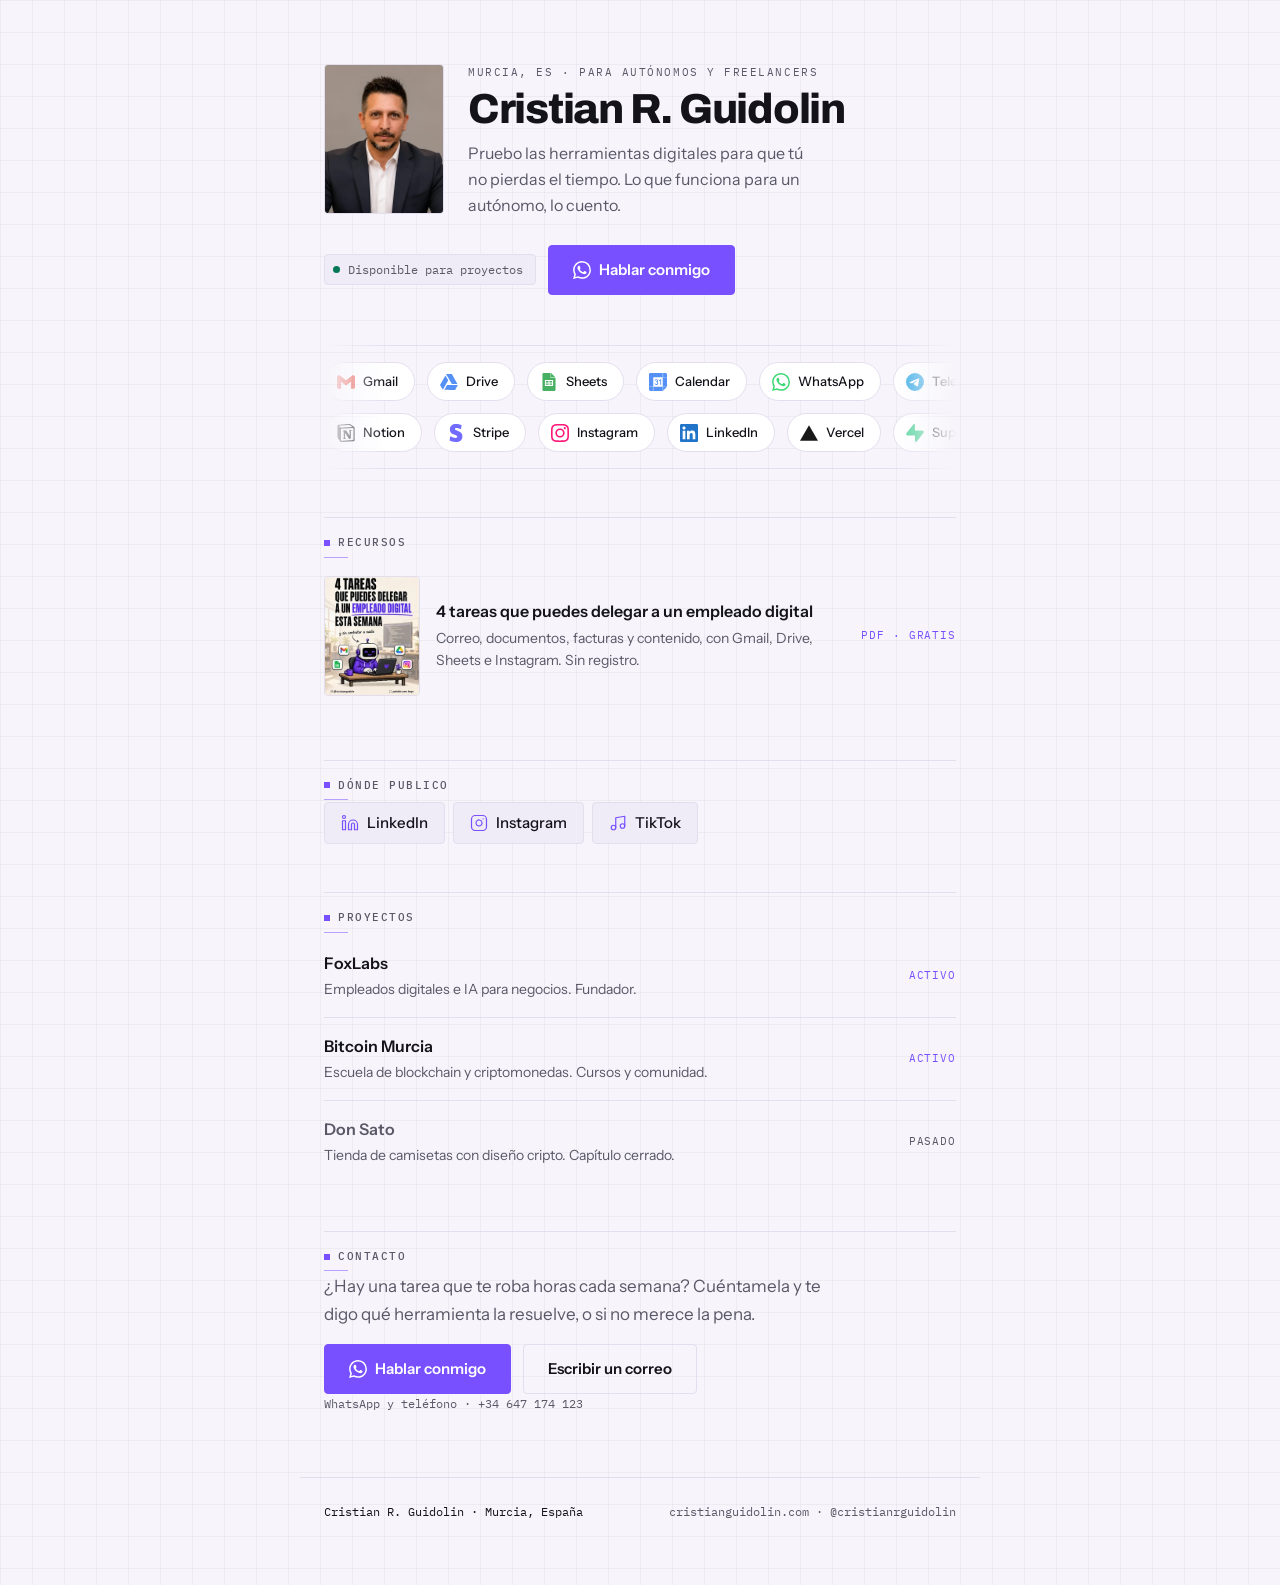
==== commit 59245629: "R en negro, kicker para autonomos y freelancers, icono WhatsApp en Hablar conmigo, logo Hermes ofici" ====
--- a/index.html
+++ b/index.html
@@ -29,20 +29,20 @@
         <div class="face"><img src="assets/cristian.webp" alt="Cristian R. Guidolin"></div>
       </div>
       <div class="top-txt">
-        <p class="kicker">Murcia, ES · autónomo, como tú</p>
+        <p class="kicker"><span>Murcia, ES ·</span> <span>para autónomos y freelancers</span></p>
         <h1 class="name">Cristian <em>R.</em> Guidolin</h1>
         <p class="top-line">Pruebo las herramientas digitales para que tú no pierdas el tiempo. Lo que funciona para un autónomo, lo cuento.</p>
       </div>
     </div>
     <div class="top-acts">
       <p class="chip"><span class="dot" aria-hidden="true"></span> Disponible para proyectos</p>
-      <a class="cta" href="https://wa.me/34647174123">Hablar conmigo <span aria-hidden="true">→</span></a>
+      <a class="cta" href="https://wa.me/34647174123"><svg class="wa" viewBox="0 0 24 24" fill="currentColor" aria-hidden="true"><path d="M17.472 14.382c-.297-.149-1.758-.867-2.03-.967-.273-.099-.471-.148-.67.15-.197.297-.767.966-.94 1.164-.173.199-.347.223-.644.075-.297-.15-1.255-.463-2.39-1.475-.883-.788-1.48-1.761-1.653-2.059-.173-.297-.018-.458.13-.606.134-.133.298-.347.446-.52.149-.174.198-.298.298-.497.099-.198.05-.371-.025-.52-.075-.149-.669-1.612-.916-2.207-.242-.579-.487-.5-.669-.51-.173-.008-.371-.01-.57-.01-.198 0-.52.074-.792.372-.272.297-1.04 1.016-1.04 2.479 0 1.462 1.065 2.875 1.213 3.074.149.198 2.096 3.2 5.077 4.487.709.306 1.262.489 1.694.625.712.227 1.36.195 1.871.118.571-.085 1.758-.719 2.006-1.413.248-.694.248-1.289.173-1.413-.074-.124-.272-.198-.57-.347m-5.421 7.403h-.004a9.87 9.87 0 01-5.031-1.378l-.361-.214-3.741.982.998-3.648-.235-.374a9.86 9.86 0 01-1.51-5.26c.001-5.45 4.436-9.884 9.888-9.884 2.64 0 5.122 1.03 6.988 2.898a9.825 9.825 0 012.893 6.994c-.003 5.45-4.437 9.884-9.885 9.884m8.413-18.297A11.815 11.815 0 0012.05 0C5.495 0 .16 5.335.157 11.892c0 2.096.547 4.142 1.588 5.945L.057 24l6.305-1.654a11.882 11.882 0 005.683 1.448h.005c6.554 0 11.89-5.335 11.893-11.893a11.821 11.821 0 00-3.48-8.413z"/></svg>Hablar conmigo</a>
     </div>
   </header>
 
   <div class="logos" aria-label="Herramientas que uso a diario">
     <ul class="logos-row"><li class="logo"><svg aria-hidden="true" focusable="false" fill="#EA4335" role="img" viewBox="0 0 24 24" xmlns="http://www.w3.org/2000/svg"><path d="M24 5.457v13.909c0 .904-.732 1.636-1.636 1.636h-3.819V11.73L12 16.64l-6.545-4.91v9.273H1.636A1.636 1.636 0 0 1 0 19.366V5.457c0-2.023 2.309-3.178 3.927-1.964L5.455 4.64 12 9.548l6.545-4.91 1.528-1.145C21.69 2.28 24 3.434 24 5.457z"/></svg><span>Gmail</span></li><li class="logo"><svg aria-hidden="true" focusable="false" fill="#4285F4" role="img" viewBox="0 0 24 24" xmlns="http://www.w3.org/2000/svg"><path d="M12.01 1.485c-2.082 0-3.754.02-3.743.047.01.02 1.708 3.001 3.774 6.62l3.76 6.574h3.76c2.081 0 3.753-.02 3.742-.047-.005-.02-1.708-3.001-3.775-6.62l-3.76-6.574zm-4.76 1.73a789.828 789.861 0 0 0-3.63 6.319L0 15.868l1.89 3.298 1.885 3.297 3.62-6.335 3.618-6.33-1.88-3.287C8.1 4.704 7.255 3.22 7.25 3.214zm2.259 12.653-.203.348c-.114.198-.96 1.672-1.88 3.287a423.93 423.948 0 0 1-1.698 2.97c-.01.026 3.24.042 7.222.042h7.244l1.796-3.157c.992-1.734 1.85-3.23 1.906-3.323l.104-.167h-7.249z"/></svg><span>Drive</span></li><li class="logo"><svg aria-hidden="true" focusable="false" fill="#34A853" role="img" viewBox="0 0 24 24" xmlns="http://www.w3.org/2000/svg"><path d="M11.318 12.545H7.91v-1.909h3.41v1.91zM14.728 0v6h6l-6-6zm1.363 10.636h-3.41v1.91h3.41v-1.91zm0 3.273h-3.41v1.91h3.41v-1.91zM20.727 6.5v15.864c0 .904-.732 1.636-1.636 1.636H4.909a1.636 1.636 0 0 1-1.636-1.636V1.636C3.273.732 4.005 0 4.909 0h9.318v6.5h6.5zm-3.273 2.773H6.545v7.909h10.91v-7.91zm-6.136 4.636H7.91v1.91h3.41v-1.91z"/></svg><span>Sheets</span></li><li class="logo"><svg aria-hidden="true" focusable="false" fill="#4285F4" role="img" viewBox="0 0 24 24" xmlns="http://www.w3.org/2000/svg"><path d="M18.316 5.684H24v12.632h-5.684V5.684zM5.684 24h12.632v-5.684H5.684V24zM18.316 5.684V0H1.895A1.894 1.894 0 0 0 0 1.895v16.421h5.684V5.684h12.632zm-7.207 6.25v-.065c.272-.144.5-.349.687-.617s.279-.595.279-.982c0-.379-.099-.72-.3-1.025a2.05 2.05 0 0 0-.832-.714 2.703 2.703 0 0 0-1.197-.257c-.6 0-1.094.156-1.481.467-.386.311-.65.671-.793 1.078l1.085.452c.086-.249.224-.461.413-.633.189-.172.445-.257.767-.257.33 0 .602.088.816.264a.86.86 0 0 1 .322.703c0 .33-.12.589-.36.778-.24.19-.535.284-.886.284h-.567v1.085h.633c.407 0 .748.109 1.02.327.272.218.407.499.407.843 0 .336-.129.614-.387.832s-.565.327-.924.327c-.351 0-.651-.103-.897-.311-.248-.208-.422-.502-.521-.881l-1.096.452c.178.616.505 1.082.977 1.401.472.319.984.478 1.538.477a2.84 2.84 0 0 0 1.293-.291c.382-.193.684-.458.902-.794.218-.336.327-.72.327-1.149 0-.429-.115-.797-.344-1.105a2.067 2.067 0 0 0-.881-.689zm2.093-1.931l.602.913L15 10.045v5.744h1.187V8.446h-.827l-2.158 1.557zM22.105 0h-3.289v5.184H24V1.895A1.894 1.894 0 0 0 22.105 0zm-3.289 23.5l4.684-4.684h-4.684V23.5zM0 22.105C0 23.152.848 24 1.895 24h3.289v-5.184H0v3.289z"/></svg><span>Calendar</span></li><li class="logo"><svg aria-hidden="true" focusable="false" fill="#25D366" role="img" viewBox="0 0 24 24" xmlns="http://www.w3.org/2000/svg"><path d="M17.472 14.382c-.297-.149-1.758-.867-2.03-.967-.273-.099-.471-.148-.67.15-.197.297-.767.966-.94 1.164-.173.199-.347.223-.644.075-.297-.15-1.255-.463-2.39-1.475-.883-.788-1.48-1.761-1.653-2.059-.173-.297-.018-.458.13-.606.134-.133.298-.347.446-.52.149-.174.198-.298.298-.497.099-.198.05-.371-.025-.52-.075-.149-.669-1.612-.916-2.207-.242-.579-.487-.5-.669-.51-.173-.008-.371-.01-.57-.01-.198 0-.52.074-.792.372-.272.297-1.04 1.016-1.04 2.479 0 1.462 1.065 2.875 1.213 3.074.149.198 2.096 3.2 5.077 4.487.709.306 1.262.489 1.694.625.712.227 1.36.195 1.871.118.571-.085 1.758-.719 2.006-1.413.248-.694.248-1.289.173-1.413-.074-.124-.272-.198-.57-.347m-5.421 7.403h-.004a9.87 9.87 0 01-5.031-1.378l-.361-.214-3.741.982.998-3.648-.235-.374a9.86 9.86 0 01-1.51-5.26c.001-5.45 4.436-9.884 9.888-9.884 2.64 0 5.122 1.03 6.988 2.898a9.825 9.825 0 012.893 6.994c-.003 5.45-4.437 9.884-9.885 9.884m8.413-18.297A11.815 11.815 0 0012.05 0C5.495 0 .16 5.335.157 11.892c0 2.096.547 4.142 1.588 5.945L.057 24l6.305-1.654a11.882 11.882 0 005.683 1.448h.005c6.554 0 11.89-5.335 11.893-11.893a11.821 11.821 0 00-3.48-8.413Z"/></svg><span>WhatsApp</span></li><li class="logo"><svg aria-hidden="true" focusable="false" fill="#26A5E4" role="img" viewBox="0 0 24 24" xmlns="http://www.w3.org/2000/svg"><path d="M11.944 0A12 12 0 0 0 0 12a12 12 0 0 0 12 12 12 12 0 0 0 12-12A12 12 0 0 0 12 0a12 12 0 0 0-.056 0zm4.962 7.224c.1-.002.321.023.465.14a.506.506 0 0 1 .171.325c.016.093.036.306.02.472-.18 1.898-.962 6.502-1.36 8.627-.168.9-.499 1.201-.82 1.23-.696.065-1.225-.46-1.9-.902-1.056-.693-1.653-1.124-2.678-1.8-1.185-.78-.417-1.21.258-1.91.177-.184 3.247-2.977 3.307-3.23.007-.032.014-.15-.056-.212s-.174-.041-.249-.024c-.106.024-1.793 1.14-5.061 3.345-.48.33-.913.49-1.302.48-.428-.008-1.252-.241-1.865-.44-.752-.245-1.349-.374-1.297-.789.027-.216.325-.437.893-.663 3.498-1.524 5.83-2.529 6.998-3.014 3.332-1.386 4.025-1.627 4.476-1.635z"/></svg><span>Telegram</span></li><li class="logo" aria-hidden="true"><svg aria-hidden="true" focusable="false" fill="#EA4335" role="img" viewBox="0 0 24 24" xmlns="http://www.w3.org/2000/svg"><path d="M24 5.457v13.909c0 .904-.732 1.636-1.636 1.636h-3.819V11.73L12 16.64l-6.545-4.91v9.273H1.636A1.636 1.636 0 0 1 0 19.366V5.457c0-2.023 2.309-3.178 3.927-1.964L5.455 4.64 12 9.548l6.545-4.91 1.528-1.145C21.69 2.28 24 3.434 24 5.457z"/></svg><span>Gmail</span></li><li class="logo" aria-hidden="true"><svg aria-hidden="true" focusable="false" fill="#4285F4" role="img" viewBox="0 0 24 24" xmlns="http://www.w3.org/2000/svg"><path d="M12.01 1.485c-2.082 0-3.754.02-3.743.047.01.02 1.708 3.001 3.774 6.62l3.76 6.574h3.76c2.081 0 3.753-.02 3.742-.047-.005-.02-1.708-3.001-3.775-6.62l-3.76-6.574zm-4.76 1.73a789.828 789.861 0 0 0-3.63 6.319L0 15.868l1.89 3.298 1.885 3.297 3.62-6.335 3.618-6.33-1.88-3.287C8.1 4.704 7.255 3.22 7.25 3.214zm2.259 12.653-.203.348c-.114.198-.96 1.672-1.88 3.287a423.93 423.948 0 0 1-1.698 2.97c-.01.026 3.24.042 7.222.042h7.244l1.796-3.157c.992-1.734 1.85-3.23 1.906-3.323l.104-.167h-7.249z"/></svg><span>Drive</span></li><li class="logo" aria-hidden="true"><svg aria-hidden="true" focusable="false" fill="#34A853" role="img" viewBox="0 0 24 24" xmlns="http://www.w3.org/2000/svg"><path d="M11.318 12.545H7.91v-1.909h3.41v1.91zM14.728 0v6h6l-6-6zm1.363 10.636h-3.41v1.91h3.41v-1.91zm0 3.273h-3.41v1.91h3.41v-1.91zM20.727 6.5v15.864c0 .904-.732 1.636-1.636 1.636H4.909a1.636 1.636 0 0 1-1.636-1.636V1.636C3.273.732 4.005 0 4.909 0h9.318v6.5h6.5zm-3.273 2.773H6.545v7.909h10.91v-7.91zm-6.136 4.636H7.91v1.91h3.41v-1.91z"/></svg><span>Sheets</span></li><li class="logo" aria-hidden="true"><svg aria-hidden="true" focusable="false" fill="#4285F4" role="img" viewBox="0 0 24 24" xmlns="http://www.w3.org/2000/svg"><path d="M18.316 5.684H24v12.632h-5.684V5.684zM5.684 24h12.632v-5.684H5.684V24zM18.316 5.684V0H1.895A1.894 1.894 0 0 0 0 1.895v16.421h5.684V5.684h12.632zm-7.207 6.25v-.065c.272-.144.5-.349.687-.617s.279-.595.279-.982c0-.379-.099-.72-.3-1.025a2.05 2.05 0 0 0-.832-.714 2.703 2.703 0 0 0-1.197-.257c-.6 0-1.094.156-1.481.467-.386.311-.65.671-.793 1.078l1.085.452c.086-.249.224-.461.413-.633.189-.172.445-.257.767-.257.33 0 .602.088.816.264a.86.86 0 0 1 .322.703c0 .33-.12.589-.36.778-.24.19-.535.284-.886.284h-.567v1.085h.633c.407 0 .748.109 1.02.327.272.218.407.499.407.843 0 .336-.129.614-.387.832s-.565.327-.924.327c-.351 0-.651-.103-.897-.311-.248-.208-.422-.502-.521-.881l-1.096.452c.178.616.505 1.082.977 1.401.472.319.984.478 1.538.477a2.84 2.84 0 0 0 1.293-.291c.382-.193.684-.458.902-.794.218-.336.327-.72.327-1.149 0-.429-.115-.797-.344-1.105a2.067 2.067 0 0 0-.881-.689zm2.093-1.931l.602.913L15 10.045v5.744h1.187V8.446h-.827l-2.158 1.557zM22.105 0h-3.289v5.184H24V1.895A1.894 1.894 0 0 0 22.105 0zm-3.289 23.5l4.684-4.684h-4.684V23.5zM0 22.105C0 23.152.848 24 1.895 24h3.289v-5.184H0v3.289z"/></svg><span>Calendar</span></li><li class="logo" aria-hidden="true"><svg aria-hidden="true" focusable="false" fill="#25D366" role="img" viewBox="0 0 24 24" xmlns="http://www.w3.org/2000/svg"><path d="M17.472 14.382c-.297-.149-1.758-.867-2.03-.967-.273-.099-.471-.148-.67.15-.197.297-.767.966-.94 1.164-.173.199-.347.223-.644.075-.297-.15-1.255-.463-2.39-1.475-.883-.788-1.48-1.761-1.653-2.059-.173-.297-.018-.458.13-.606.134-.133.298-.347.446-.52.149-.174.198-.298.298-.497.099-.198.05-.371-.025-.52-.075-.149-.669-1.612-.916-2.207-.242-.579-.487-.5-.669-.51-.173-.008-.371-.01-.57-.01-.198 0-.52.074-.792.372-.272.297-1.04 1.016-1.04 2.479 0 1.462 1.065 2.875 1.213 3.074.149.198 2.096 3.2 5.077 4.487.709.306 1.262.489 1.694.625.712.227 1.36.195 1.871.118.571-.085 1.758-.719 2.006-1.413.248-.694.248-1.289.173-1.413-.074-.124-.272-.198-.57-.347m-5.421 7.403h-.004a9.87 9.87 0 01-5.031-1.378l-.361-.214-3.741.982.998-3.648-.235-.374a9.86 9.86 0 01-1.51-5.26c.001-5.45 4.436-9.884 9.888-9.884 2.64 0 5.122 1.03 6.988 2.898a9.825 9.825 0 012.893 6.994c-.003 5.45-4.437 9.884-9.885 9.884m8.413-18.297A11.815 11.815 0 0012.05 0C5.495 0 .16 5.335.157 11.892c0 2.096.547 4.142 1.588 5.945L.057 24l6.305-1.654a11.882 11.882 0 005.683 1.448h.005c6.554 0 11.89-5.335 11.893-11.893a11.821 11.821 0 00-3.48-8.413Z"/></svg><span>WhatsApp</span></li><li class="logo" aria-hidden="true"><svg aria-hidden="true" focusable="false" fill="#26A5E4" role="img" viewBox="0 0 24 24" xmlns="http://www.w3.org/2000/svg"><path d="M11.944 0A12 12 0 0 0 0 12a12 12 0 0 0 12 12 12 12 0 0 0 12-12A12 12 0 0 0 12 0a12 12 0 0 0-.056 0zm4.962 7.224c.1-.002.321.023.465.14a.506.506 0 0 1 .171.325c.016.093.036.306.02.472-.18 1.898-.962 6.502-1.36 8.627-.168.9-.499 1.201-.82 1.23-.696.065-1.225-.46-1.9-.902-1.056-.693-1.653-1.124-2.678-1.8-1.185-.78-.417-1.21.258-1.91.177-.184 3.247-2.977 3.307-3.23.007-.032.014-.15-.056-.212s-.174-.041-.249-.024c-.106.024-1.793 1.14-5.061 3.345-.48.33-.913.49-1.302.48-.428-.008-1.252-.241-1.865-.44-.752-.245-1.349-.374-1.297-.789.027-.216.325-.437.893-.663 3.498-1.524 5.83-2.529 6.998-3.014 3.332-1.386 4.025-1.627 4.476-1.635z"/></svg><span>Telegram</span></li></ul>
-    <ul class="logos-row logos-row--rev"><li class="logo"><svg aria-hidden="true" focusable="false" fill="#000000" role="img" viewBox="0 0 24 24" xmlns="http://www.w3.org/2000/svg"><path d="M4.459 4.208c.746.606 1.026.56 2.428.466l13.215-.793c.28 0 .047-.28-.046-.326L17.86 1.968c-.42-.326-.981-.7-2.055-.607L3.01 2.295c-.466.046-.56.28-.374.466zm.793 3.08v13.904c0 .747.373 1.027 1.214.98l14.523-.84c.841-.046.935-.56.935-1.167V6.354c0-.606-.233-.933-.748-.887l-15.177.887c-.56.047-.747.327-.747.933zm14.337.745c.093.42 0 .84-.42.888l-.7.14v10.264c-.608.327-1.168.514-1.635.514-.748 0-.935-.234-1.495-.933l-4.577-7.186v6.952L12.21 19s0 .84-1.168.84l-3.222.186c-.093-.186 0-.653.327-.746l.84-.233V9.854L7.822 9.76c-.094-.42.14-1.026.793-1.073l3.456-.233 4.764 7.279v-6.44l-1.215-.139c-.093-.514.28-.887.747-.933zM1.936 1.035l13.31-.98c1.634-.14 2.055-.047 3.082.7l4.249 2.986c.7.513.934.653.934 1.213v16.378c0 1.026-.373 1.634-1.68 1.726l-15.458.934c-.98.047-1.448-.093-1.962-.747l-3.129-4.06c-.56-.747-.793-1.306-.793-1.96V2.667c0-.839.374-1.54 1.447-1.632z"/></svg><span>Notion</span></li><li class="logo"><svg aria-hidden="true" focusable="false" fill="#635BFF" role="img" viewBox="0 0 24 24" xmlns="http://www.w3.org/2000/svg"><path d="M13.976 9.15c-2.172-.806-3.356-1.426-3.356-2.409 0-.831.683-1.305 1.901-1.305 2.227 0 4.515.858 6.09 1.631l.89-5.494C18.252.975 15.697 0 12.165 0 9.667 0 7.589.654 6.104 1.872 4.56 3.147 3.757 4.992 3.757 7.218c0 4.039 2.467 5.76 6.476 7.219 2.585.92 3.445 1.574 3.445 2.583 0 .98-.84 1.545-2.354 1.545-1.875 0-4.965-.921-6.99-2.109l-.9 5.555C5.175 22.99 8.385 24 11.714 24c2.641 0 4.843-.624 6.328-1.813 1.664-1.305 2.525-3.236 2.525-5.732 0-4.128-2.524-5.851-6.594-7.305h.003z"/></svg><span>Stripe</span></li><li class="logo"><svg aria-hidden="true" focusable="false" fill="#FF0069" role="img" viewBox="0 0 24 24" xmlns="http://www.w3.org/2000/svg"><path d="M7.0301.084c-1.2768.0602-2.1487.264-2.911.5634-.7888.3075-1.4575.72-2.1228 1.3877-.6652.6677-1.075 1.3368-1.3802 2.127-.2954.7638-.4956 1.6365-.552 2.914-.0564 1.2775-.0689 1.6882-.0626 4.947.0062 3.2586.0206 3.6671.0825 4.9473.061 1.2765.264 2.1482.5635 2.9107.308.7889.72 1.4573 1.388 2.1228.6679.6655 1.3365 1.0743 2.1285 1.38.7632.295 1.6361.4961 2.9134.552 1.2773.056 1.6884.069 4.9462.0627 3.2578-.0062 3.668-.0207 4.9478-.0814 1.28-.0607 2.147-.2652 2.9098-.5633.7889-.3086 1.4578-.72 2.1228-1.3881.665-.6682 1.0745-1.3378 1.3795-2.1284.2957-.7632.4966-1.636.552-2.9124.056-1.2809.0692-1.6898.063-4.948-.0063-3.2583-.021-3.6668-.0817-4.9465-.0607-1.2797-.264-2.1487-.5633-2.9117-.3084-.7889-.72-1.4568-1.3876-2.1228C21.2982 1.33 20.628.9208 19.8378.6165 19.074.321 18.2017.1197 16.9244.0645 15.6471.0093 15.236-.005 11.977.0014 8.718.0076 8.31.0215 7.0301.0839m.1402 21.6932c-1.17-.0509-1.8053-.2453-2.2287-.408-.5606-.216-.96-.4771-1.3819-.895-.422-.4178-.6811-.8186-.9-1.378-.1644-.4234-.3624-1.058-.4171-2.228-.0595-1.2645-.072-1.6442-.079-4.848-.007-3.2037.0053-3.583.0607-4.848.05-1.169.2456-1.805.408-2.2282.216-.5613.4762-.96.895-1.3816.4188-.4217.8184-.6814 1.3783-.9003.423-.1651 1.0575-.3614 2.227-.4171 1.2655-.06 1.6447-.072 4.848-.079 3.2033-.007 3.5835.005 4.8495.0608 1.169.0508 1.8053.2445 2.228.408.5608.216.96.4754 1.3816.895.4217.4194.6816.8176.9005 1.3787.1653.4217.3617 1.056.4169 2.2263.0602 1.2655.0739 1.645.0796 4.848.0058 3.203-.0055 3.5834-.061 4.848-.051 1.17-.245 1.8055-.408 2.2294-.216.5604-.4763.96-.8954 1.3814-.419.4215-.8181.6811-1.3783.9-.4224.1649-1.0577.3617-2.2262.4174-1.2656.0595-1.6448.072-4.8493.079-3.2045.007-3.5825-.006-4.848-.0608M16.953 5.5864A1.44 1.44 0 1 0 18.39 4.144a1.44 1.44 0 0 0-1.437 1.4424M5.8385 12.012c.0067 3.4032 2.7706 6.1557 6.173 6.1493 3.4026-.0065 6.157-2.7701 6.1506-6.1733-.0065-3.4032-2.771-6.1565-6.174-6.1498-3.403.0067-6.156 2.771-6.1496 6.1738M8 12.0077a4 4 0 1 1 4.008 3.9921A3.9996 3.9996 0 0 1 8 12.0077"/></svg><span>Instagram</span></li><li class="logo"><svg aria-hidden="true" focusable="false" fill="#0A66C2" role="img" viewBox="0 0 24 24" xmlns="http://www.w3.org/2000/svg"><path d="M20.447 20.452h-3.554v-5.569c0-1.328-.027-3.037-1.852-3.037-1.853 0-2.136 1.445-2.136 2.939v5.667H9.351V9h3.414v1.561h.046c.477-.9 1.637-1.85 3.37-1.85 3.601 0 4.267 2.37 4.267 5.455v6.286zM5.337 7.433c-1.144 0-2.063-.926-2.063-2.065 0-1.138.92-2.063 2.063-2.063 1.14 0 2.064.925 2.064 2.063 0 1.139-.925 2.065-2.064 2.065zm1.782 13.019H3.555V9h3.564v11.452zM22.225 0H1.771C.792 0 0 .774 0 1.729v20.542C0 23.227.792 24 1.771 24h20.451C23.2 24 24 23.227 24 22.271V1.729C24 .774 23.2 0 22.222 0h.003z"/></svg><span>LinkedIn</span></li><li class="logo"><svg aria-hidden="true" focusable="false" fill="#000000" role="img" viewBox="0 0 24 24" xmlns="http://www.w3.org/2000/svg"><path d="m12 1.608 12 20.784H0Z"/></svg><span>Vercel</span></li><li class="logo"><svg aria-hidden="true" focusable="false" fill="#3FCF8E" role="img" viewBox="0 0 24 24" xmlns="http://www.w3.org/2000/svg"><path d="M11.9 1.036c-.015-.986-1.26-1.41-1.874-.637L.764 12.05C-.33 13.427.65 15.455 2.409 15.455h9.579l.113 7.51c.014.985 1.259 1.408 1.873.636l9.262-11.653c1.093-1.375.113-3.403-1.645-3.403h-9.642z"/></svg><span>Supabase</span></li><li class="logo"><svg aria-hidden="true" focusable="false" viewBox="0 0 64 64" fill="none" xmlns="http://www.w3.org/2000/svg"><path d="M58.5409 18.0442L22.4819 10.6695C20.1176 10.1841 17.8943 12.0003 17.8943 14.4116V31.4939V32.402V49.4842C17.8943 51.8955 20.1176 53.712 22.4819 53.2265L58.5409 45.8518" stroke="black" stroke-linecap="round" stroke-linejoin="round" stroke-miterlimit="10" stroke-width="1.82758" /><path d="M30.6983 4.73539C30.6984 1.34782 34.161 -0.917709 37.2617 0.379183L37.4093 0.443562L37.4126 0.445442L56.7025 9.35428C58.3954 10.1174 59.4565 11.8082 59.4569 13.6442V21.1912C59.4569 23.9444 57.112 26.1189 54.3726 25.9069L32.5258 24.2763V39.6193L54.3692 37.9887L54.6252 37.9755C57.2487 37.9116 59.456 40.0302 59.4406 42.6889V50.2358C59.4406 52.086 58.3516 53.7519 56.6895 54.5248L56.6867 54.5257L37.413 63.4183L37.4135 63.4188C34.2705 64.8735 30.6983 62.5825 30.6983 59.1294V51.9373C30.5567 51.9931 30.405 52.0302 30.2458 52.0417L19.585 52.8093C18.6942 52.8733 17.9362 52.1673 17.9361 51.2742V43.3595C17.9361 43.0526 18.0277 42.7648 18.1851 42.5225L9.41491 43.1776H9.41164C6.67967 43.3713 4.33082 41.2037 4.33081 38.4614V25.4342C4.33101 22.6801 6.67776 20.5047 9.41823 20.7185H9.41775L17.9939 21.3585C17.9567 21.2261 17.9361 21.0869 17.9361 20.9431V12.6057C17.9361 11.3884 19.025 10.4599 20.227 10.6522L30.3783 12.2763C30.4899 12.2941 30.5967 12.3247 30.6983 12.3646V4.73539ZM54.5116 39.8111H54.5083L32.5258 41.452V50.9913L57.6135 45.7476V42.6823L57.6106 42.5272C57.5355 40.9328 56.1381 39.6842 54.5116 39.8111ZM17.5836 23.1607C17.7369 23.4005 17.8261 23.6847 17.8261 23.9882V40.1889C17.8261 40.3767 17.7909 40.5566 17.7289 40.7236L30.6983 39.7556V24.1395L17.5836 23.1607ZM32.5258 22.4436L54.5083 24.0845L54.5116 24.085L54.6675 24.093C56.2752 24.1322 57.6293 22.8309 57.6293 21.1912V18.0187L32.5258 12.7711V22.4436Z" fill="black" /></svg><span>Composio</span></li><li class="logo"><svg aria-hidden="true" focusable="false" class="tall" xmlns="http://www.w3.org/2000/svg" fill="none" viewBox="0 0 39.1 78.5"><g fill-rule="evenodd" clip-path="url(#a)" clip-rule="evenodd"><path fill="#14131A" d="M37.2 0H37l-.3.3-.1.2v.1l-.2.4-.3.4v.2l-.2.4v.2l-.2.3v.2h-.1V3l-.2.1v.2l-.2.4v.1L35 4v.2l-.2.2h-.1v.3h-.1v.1l-.1.1V5l-.2.1v.1l-.1.3-.1.1-.1.1v.1l-.2.3v.2h-.2v.3l-.2.1V7l-.2.2v.2l-.2.1v.3l-.4.3v.2l-.2.2-.3.4V9l-.2.1v.1l-.1.2-.1.2-.2.2-.2.3-.1.2-.2.2-.2.3-.1.2-.3.3-.4.5v.1l-.1.1v.1l-.3.3-.2.3-.3.3v.1l-.2.2v.1l-.3.3-.2.3-.4.4-.3.4-.4.4v.1l-.3.4-.5.5v.1l-.5.5-.6.6v.1l-.8.9-1.5 1.4v.1l-2.4 2.5h-.1L19.1 24H19l-1 1h-.1l-1 1-.9.9-.9.8-1 1-.8.6-1.1 1.1-1.8 1.7-.4.4-.9.8-1.3 1.4v.1l-.9.8v.1l-.5.6-.4.5-.8.8v.1L5 38l-.3.4-.2.3-.2.3-.3.3-.1.2-.1.2-.3.3-.1.2-.1.2v.1l-.2.1v.1l-.3.4v.1l-.2.2v.2l-.2.2v.1l-.1.2-.1.2-.1.1-.1.2v.1l-.2.1v.3h-.1l-.2.4v.3l-.3.4v.2l-.1.1v.2l-.2.2v.3l-.2.3v.4H.5v.8H.3v.2l-.1.1v.7l-.2.1v3.4l.1.2.2.2.3.2h1.1v.1H2l.2.2h.2l.2.2.8.7v.1l.4.5v.2l.2.2v.2l.2.1v.2l.2.1v.2l.2.4v.1l.2.2v.4h.1v.4H5v.4l.1.1v.6h.1v.3h.1v.7h.2v1h.1v4h-.1v.5h-.1v.7h-.2v.6l-.1.1v.5H5v.3h-.1v.4l-.2.2v.4h-.2v.1l-.1.2v.3l-.2.2v.1l-.2.2-.1.2-.1.2-.4.4-.6.6h-.1l-.4.2h-.1v.1H2l-.2.2-.2.2v.2h.1v.1l.4.4.6.5v.1l.3.4.5.5v.2l.2.2v.2l.2.1v.3H4v.1h.1v.2l.2.2.2.4v.1l.1.2v.4h.1v.1l.1.1v.4H5v.5h.1v.7h.1v.4h.1v1h.2v.1l.1.2h.3l.3-.3V78l.1-.1v-.2l.3-.4V77l.1-.1v-.1l.1-.1v-.4l.1-.1v-.4H7v-1.1h-.1v-.1l-.1-.1V73H7v-.4l.2-.2V72h.1v-.3h.1v-.1l.1-.1v-.2l.2-.1v-.1l.1-.3.1-.1.2-.2.1-.2.2-.2V70l.4-.5.3-.4.3-.4.2-.2v-.2h.3v-.1l.2-.2h.1l.4-.4.2-.3.1-.1v-.1l.2-.4v-.1h.1V66l.1-.1h.5v-.2h.2l.2-.2.7-.6.3-.4v-.2l.1-.1.2-.4v-.2h.1v-.4h.2v-1.7h-.1l.2-.2h.2l.1-.2h.3l.1-.2.2-.1.9-.8.1-.2.3-.4v-.3l.3-.4v-.4h.1v-1.8l-.1-.1-.1-.2-.1-.2h.3l.2-.2h.2l.1-.2h.2l.2-.2h.1l.3-.3.6-.6.3-.4.2-.2.2-.4.1-.1v-.2l.3-.4v-.4h.1v-.2h.1v-.7h.1v-1l-.1-.1v-.2l-.1-.2-.5-.5h-.2l-.1-.1h-.2l.2-.3 1-1 .3-.3v-.1l.2-.2.1-.2.3-.4v-.2l.3-.2.3-.1h.1v-.1h.1l.4-.2h.1l.1-.1h.2l.1-.1.4-.3h.3l.4-.2h.1v-.1h.2l.2-.2h.3v-.2h.2l.2-.1h.2l.1-.2h.2l.1-.2h.2v-.1h.3l.1-.2h.3l.1-.2.1-.1h.2l.2-.2h.2l.4-.4h.2l.1-.2.2-.1h.1l.1-.2h.1l.2-.1.2-.1.2-.3h.1l.2-.2h.1l.1-.1h.1l.3-.3.3-.2.8-.7h.1l.7-.7 1-1 .6-.6.3-.3V38l.5-.6v-.1l.2-.2.2-.2v-.1l.1-.2v-.2l.2-.1.3-.4v-.1l.2-.3.1-.1v-.1l.1-.3.2-.1v-.1l.1-.2v-.3h.2V34l.2-.4v-.2h.1v-.3l.2-.2v-.2h.1v-.4h.1v-.2h.1v-.4l.2-.1v-.5h.1v-.7h.1V30h.1v-.9L37 29h-.4l-.2.1-.2.1-.7.6-.3.2-.7.6-.3.2-.5.4h-.1l-.1.2h-.1l-.2.1-.2.2h-.1l-.2.2-.2.2h-.1l-.2.1-.4.3h-.2l-.1.2h-.1l-.1.2h-.1l-.4.2-.2.1-.3.3H30l-.4.3-.2.1-.2.2H29l.3-.4.7-.6 2.2-2.2 1-1v-.2l.3-.2v-.1l.6-.7.4-.5.1-.2.2-.2.2-.2v-.1l.2-.2.1-.2.1-.2.2-.2v-.2l.2-.1v-.1l.1-.1v-.3l.2-.1v-.2l.2-.2.1-.1V25h.1v-.2h.1v-.2l.2-.1v-.2h.1V24h.1l.3-.4v-.2l.2-.3V23l.1-.2v-.4h.1v-.2l.2-.2v-.4h.1v-.3h.1v-.4h.1v-.3h.1V20h.2v-.6h.1v-.7h.1v-.5h.1V17h.2v-1.9l-.2-.2h-.4l-.3.2v.1l-.3.2-.2.4-.3.3v.1l-.2.2-.3.4-.3.3-.3.4-.3.4-.4.4v.1l-.4.4-.6.7-1 1v.1l-2.1 2.1-1 .9-.7.7-.5.4-.6.6h-.1l-.4.3-.5.5-.1-.1.7-.7v-.1l.6-.6.3-.4.5-.5.3-.4.6-.7.2-.3.2-.3.3-.3v-.1l.1-.2.2-.2v-.1l.5-.5.1-.2.1-.2v-.1l.2-.1.1-.2.2-.2.1-.2.2-.3.1-.2.3-.3v-.2l.2-.2.1-.2.1-.1v-.3h.2v-.2l.2-.2.1-.2v-.2h.1v-.1l.1-.1v-.2l.2-.2.1-.1v-.2l.1-.1.1-.1v-.2l.2-.1.2-.4v-.3l.1-.1.2-.4V14l.2-.2v-.1l.2-.4v-.1l.1-.2v-.4l.2-.2v-.1l.1-.1v-.4l.2-.2v-.3l.2-.1v-.4l.1-.1v-.4h.1V10h.1v-.5h.2v-.9l.2-.1v-.7h.1v-.9h.1v-.5h.1V1.5l-.1-.1V.8h-.2V.3l-.1-.1-.1-.2zm-8.4 34.4h.1zm.3-.2-.1.2-.2-.1z"/><path fill="#0000F2" d="M37.2 0H37l-.3.3-.1.2v.1l-.2.4-.3.4v.2l-.2.4v.2l-.2.3v.2h-.1V3l-.2.1v.2l-.2.4v.1L35 4v.2l-.2.2h-.1v.3h-.1v.1l-.1.1V5l-.2.1v.1l-.1.3-.1.1-.1.1v.1l-.2.3v.2h-.2v.3l-.2.1V7l-.2.2v.2l-.2.1v.3l-.4.3v.2l-.2.2-.3.4V9l-.2.1v.1l-.1.2-.1.2-.2.2-.2.3-.1.2-.2.2-.2.3-.1.2-.3.3-.4.5v.1l-.1.1v.1l-.3.3-.2.3-.3.3v.1l-.2.2v.1l-.3.3-.2.3-.4.4-.3.4-.4.4v.1l-.3.4-.5.5v.1l-.5.5-.6.6v.1l-.8.9-1.5 1.4v.1l-2.4 2.5h-.1L19.1 24H19l-1 1h-.1l-1 1-.9.9-.9.8-1 1-.8.6-1.1 1.1-1.8 1.7-.4.4-.9.8-1.3 1.4v.1l-.9.8v.1l-.5.6-.4.5-.8.8v.1L5 38l-.3.4-.2.3-.2.3-.3.3-.1.2-.1.2-.3.3-.1.2-.1.2v.1l-.2.1v.1l-.3.4v.1l-.2.2v.2l-.2.2v.1l-.1.2-.1.2-.1.1-.1.2v.1l-.2.1v.3h-.1l-.2.4v.3l-.3.4v.2l-.1.1v.2l-.2.2v.3l-.2.3v.4H.5v.8H.3v.2l-.1.1v.7l-.2.1v3.4l.1.2.2.2.3.2h1.1v.1H2l.2.2h.2l.2.2.8.7v.1l.4.5v.2l.2.2v.2l.2.1v.2l.2.1v.2l.2.4v.1l.2.2v.4h.1v.4H5v.4l.1.1v.6h.1v.3h.1v.7h.2v1h.1v4h-.1v.5h-.1v.7h-.2v.6l-.1.1v.5H5v.3h-.1v.4l-.2.2v.4h-.2v.1l-.1.2v.3l-.2.2v.1l-.2.2-.1.2-.1.2-.4.4-.6.6h-.1l-.4.2h-.1v.1H2l-.2.2-.2.2v.2h.1v.1l.4.4.6.5v.1l.3.4.5.5v.2l.2.2v.2l.2.1v.3H4v.1h.1v.2l.2.2.2.4v.1l.1.2v.4h.1v.1l.1.1v.4H5v.5h.1v.7h.1v.4h.1v1h.2v.1l.1.2h.3l.3-.3V78l.1-.1v-.2l.3-.4V77l.1-.1v-.1l.1-.1v-.4l.1-.1v-.4H7v-1.1h-.1v-.1l-.1-.1V73H7v-.4l.2-.2V72h.1v-.3h.1v-.1l.1-.1v-.2l.2-.1v-.1l.1-.3.1-.1.2-.2.1-.2.2-.2V70l.4-.5.3-.4.3-.4.2-.2v-.2h.3v-.1l.2-.2h.1l.4-.4.2-.3.1-.1v-.1l.2-.4v-.1h.1V66l.1-.1h.5v-.2h.2l.2-.2.7-.6.3-.4v-.2l.1-.1.2-.4v-.2h.1v-.4h.2v-1.7h-.1l.2-.2h.2l.1-.2h.3l.1-.2.2-.1.9-.8.1-.2.3-.4v-.3l.3-.4v-.4h.1v-1.8l-.1-.1-.1-.2-.1-.2h.3l.2-.2h.2l.1-.2h.2l.2-.2h.1l.3-.3.6-.6.3-.4.2-.2.2-.4.1-.1v-.2l.3-.4v-.4h.1v-.2h.1v-.7h.1v-1l-.1-.1v-.2l-.1-.2-.5-.5h-.2l-.1-.1h-.2l.2-.3 1-1 .3-.3v-.1l.2-.2.1-.2.3-.4v-.2l.3-.2.3-.1h.1v-.1h.1l.4-.2h.1l.1-.1h.2l.1-.1.4-.3h.3l.4-.2h.1v-.1h.2l.2-.2h.3v-.2h.2l.2-.1h.2l.1-.2h.2l.1-.2h.2v-.1h.3l.1-.2h.3l.1-.2.1-.1h.2l.2-.2h.2l.4-.4h.2l.1-.2.2-.1h.1l.1-.2h.1l.2-.1.2-.1.2-.3h.1l.2-.2h.1l.1-.1h.1l.3-.3.3-.2.8-.7h.1l.7-.7 1-1 .6-.6.3-.3V38l.5-.6v-.1l.2-.2.2-.2v-.1l.1-.2v-.2l.2-.1.3-.4v-.1l.2-.3.1-.1v-.1l.1-.3.2-.1v-.1l.1-.2v-.3h.2V34l.2-.4v-.2h.1v-.3l.2-.2v-.2h.1v-.4h.1v-.2h.1v-.4l.2-.1v-.5h.1v-.7h.1V30h.1v-.9L37 29h-.4l-.2.1-.2.1-.7.6-.3.2-.7.6-.3.2-.5.4h-.1l-.1.2h-.1l-.2.1-.2.2h-.1l-.2.2-.2.2h-.1l-.2.1-.4.3h-.2l-.1.2h-.1l-.1.2h-.1l-.4.2-.2.1-.3.3H30l-.4.3-.2.1-.2.2H29l.3-.4.7-.6 2.2-2.2 1-1v-.2l.3-.2v-.1l.6-.7.4-.5.1-.2.2-.2.2-.2v-.1l.2-.2.1-.2.1-.2.2-.2v-.2l.2-.1v-.1l.1-.1v-.3l.2-.1v-.2l.2-.2.1-.1V25h.1v-.2h.1v-.2l.2-.1v-.2h.1V24h.1l.3-.4v-.2l.2-.3V23l.1-.2v-.4h.1v-.2l.2-.2v-.4h.1v-.3h.1v-.4h.1v-.3h.1V20h.2v-.6h.1v-.7h.1v-.5h.1V17h.2v-1.9l-.2-.2h-.4l-.3.2v.1l-.3.2-.2.4-.3.3v.1l-.2.2-.3.4-.3.3-.3.4-.3.4-.4.4v.1l-.4.4-.6.7-1 1v.1l-2.1 2.1-1 .9-.7.7-.5.4-.6.6h-.1l-.4.3-.5.5-.1-.1.7-.7v-.1l.6-.6.3-.4.5-.5.3-.4.6-.7.2-.3.2-.3.3-.3v-.1l.1-.2.2-.2v-.1l.5-.5.1-.2.1-.2v-.1l.2-.1.1-.2.2-.2.1-.2.2-.3.1-.2.3-.3v-.2l.2-.2.1-.2.1-.1v-.3h.2v-.2l.2-.2.1-.2v-.2h.1v-.1l.1-.1v-.2l.2-.2.1-.1v-.2l.1-.1.1-.1v-.2l.2-.1.2-.4v-.3l.1-.1.2-.4V14l.2-.2v-.1l.2-.4v-.1l.1-.2v-.4l.2-.2v-.1l.1-.1v-.4l.2-.2v-.3l.2-.1v-.4l.1-.1v-.4h.1V10h.1v-.5h.2v-.9l.2-.1v-.7h.1v-.9h.1v-.5h.1V1.5l-.1-.1V.8h-.2V.3l-.1-.1-.1-.2zM5.5 73.2v.3h-.1zm3.4-4.7-.1.2zM7 68.4h.2l-.1.1zm0-.1.2-.1v.1zm2.1-.3v.3l-.2.2zm-1.8-.2v.4l-.1-.1V68zm0 0v.2zm0-.2h.2v.2zm.3-.4v.4h-.2v-.2zm1.9-.3v.2h-.1zm.2-.3v.3zm.2-.3v.1m0-.2h.2zm.4-.3.2.1v.2l-.2.1zm-.2-.1h.2v.1zm1-.6V65h.2zm-.5-.2v.2l.1.1v.4l.1.1v.8h-.1v.3l-.2.2-.2.2-.4.6h-.1l-.2.1h-.2v-.1h.2l.2-.3h-.3v-.1h.1v-.1l.1-.1V67l.2.1-.1.2v.1h.2v-.9h.1v.3l.1.1.1-.1v-.1l-.2-.1.1-.1v-.3h.1v.2h.3v-.2h-.1l.1-.2v-.5h-.3v-.2h.3l-.1-.1V65m.2 0h.3l-.1.2zm-.5 0h.2v.1zm.4-.4h.2v.1zm.5-.4.2.1.2-.1v.2h-.4zm0 0V64zm-.4 0V64h.1v.1zm.1-.1h.3zm-.4-.2h.2zm.5 0v-.2zm.4-1.2h.2v.1zm.4 0v-.2zm.1-.4.2.2zm-.6 0h.3l-.1.1zm.5 0V62h.1zm-.2-.2h.2v.2h.3zm.5 0 .2.1zm.2-.4h.2v.2h-.1zm-.3-.2v.3l-.2-.1zm-.6 0h.2zm.2-.9v-.1h.2zm-.3-.5.1-.1zm1.1-.1h.2zm-.4-.2.2.1zm-.4 0h.2zm1 0v-.2h.2v.3zm-.4-.4h.2v.2zm.4 0v-.1h.2zm-.1-.1V59l.1.1zm-.6-.2V59h.2v.1zm.5 0v-.2h.2v.1zm-5-.7v.4h-.1zM12 58h.2v.1zm.6-.1h.2v.1zm-.2 0 .1-.1zm.2-.4h.3l-.1.1zm-5.3 0 .1-.2v.1m5-.4h.4v.1zm.2-.3v-.1h.1zm.6-.2-.1.2v-.2m-.7-.8.1-.2h.1l.1.1zm-.4-.2h.2v.1zm-5.5 0v-.1h.1zm6.4-.2v-.1h.1zm-.4-.1h.2zm.5 0V55l.1.1h.4v.3l-.2-.1zm-1 0 .1-.2.1.1zm.6-.4v-.1h.3v.1zm-.2-.1h.2zm-.5 0 .1-.2v.1m.5-.4v-.1h.1zm.4-.2v.3h-.1zm-8 0v.2l.2.3v.2l.2.3v.2l.2.3v.1l.1.1v.4l.1.1v.2h.1v.5H6v.6h.1v.7h.1v.5h.1v1.6h.2v.1h-.1v1.2-.3h.1V58h-.1v-1h-.2v-.7H6V56l-.1-.2v-.2l-.1-.1V55l-.2-.1v-.4l.2.2v.2l.1.1v.2l.2.2v.4h.1v.5h.2v.9l.2.1v.8h.1v-1h-.1v-.5h-.1V56v.1l.1.1v.3h.1v.6l.1.1v.4H7v1.2l.2.1v1.8H7v1.7h-.2v.8h-.1v.8h-.1v.4h-.1v.5h-.1v.3h-.1v.5h-.2v.5H6v.6l-.1.1v.4h-.2v.3h-.1v.3l-.3.4-.1.2-.1.2-.1.2-.3.3-.2.3v.1l-.2.1-.3.3h.2l.2-.3.6-.5.2-.2v-.1l.1-.2v-.2l.2-.1.1-.1v-.1l.2-.4v-.1l.2-.2V67h.1v-.4h.1v-.3h.1v-.5h.2V65h.2v-.6h.1v-.6H7v-.3l.1-.1v-.6l.2-.1v-1h.1v-1.6l.1-.1h.1v2h-.1v.7h-.1v.9h-.1v.3L7 64v.6h-.2v.5l-.1.1v.4l-.1.1v.2h-.1v.3l-.1.2v.2h-.1v.4l-.2.1v.2l-.1.2v.1l-.1.2v.2h-.1v.3h-.2v.2l-.1.2-.1.1-.2.2v.1l-.1.1v.1l-.2.2v.1l-.5.4-.4.3-.3.1h-.2v.1l.5.5.2.3v.2l.2.2.1.1v.2h.1v.2l.3.3v.1l.1.3v.3h.1v.2l.1.1v.4h.2v-.1h.1v.9h.1v.8h.1v.3-2.3.4H6V77l-.1.1v.6h-.2V77l-.1-.1v-.7h-.1v-.4h-.1v-.6h-.2v-.6H5v-.8h-.1v-.4h-.2v-.2l-.2-.4v-.3h-.1v-.2l-.1-.1-.1-.1v-.3l-.2-.1-.1-.1v-.1l-.1-.2-.3-.2V71l-.2-.3h-.1l-.2-.2-.3-.2H2l.1-.2h.1V70h.9H3l-.2-.1.2-.2.3-.2.6-.6.1-.2.3-.3v-.2l.2-.1V68l.2-.2.2-.4v-.1L5 67l.1-.2v-.1l.1-.2v-.2h.1v-.4h.2v-.5h.1v-.6h.1v-.3h.1v-.9H6v-1.2l.1-.1v-3.5H6v-.4h-.1v-.8h-.2V57h-.1v-.5h-.1v-.3h-.1v-.4h-.2v-.4l-.1-.1L5 55v-.1l-.1-.1-.2-.4zm.7 14-.2.1v.1l-.1.1v.1l-.1.3.2-.3V68l.1-.2zM7 58.7v.2zm-2.2-4.3v.1zm7 0 .2-.2v.1zm.2-.2h.2v.1zm-7.3 0v-.1h.1zm8.1-.1h.2zm-.3 0 .1-.1h.1zm-8 0 .2-.1v.2zm7.1-.1v-.1h.2zm-7 0v-.1zm8.3 0 .2-.2.2.2zm-.7-.2.1-.1h.2l-.1.1zm-7.8 0v-.1h.1zm8.2-.2.2-.1h.2l-.2.2zm.5 0v-.1h.2V53h.2v.1l-.2.2zm-1-.2h.2zm1.8-.2v.3l-.2-.1zm-.7-.1-.2.2h-.2v-.1h.1l.2-.2h.1zm-1 0V53h.1zm.3-.1v-.1h.1v.2zm1.6 0h-.4l-.1.1-.2-.1.2-.1h.3l.1-.1v-.2l.2.1zm-1.2-.3h.2zm-.9 0h.1m.5-.2.1-.1h.1v.1h-.1m1.4-.1-.2.2h-.1l-.2.1H13l.2-.2h.2l.1-.3zm-1 0h.2zm.6-.1.1-.1zm-.3-.1-.1.2h-.1zm.1 0 .2-.2.1.1v.2zM2.7 52v-.1h.1zm9.6-.1v-.2h.1zm.9-.4v-.1h.4v.2zm-.7-.1v-.2h.1v.1zm.7-.4v.2H13zm-.4-.2-.2.3H12zm.1 0v-.1h.1zm-9.6 0h-.5v.2H2l-.2.1h-.2l-.1.2v.2l.2.1.2.1.1.1H.9V51l.4-.5h.1l.4-.2h.7v-.1h.2m15.9-.5h.2l.2.3.2.3V52H19v.2l-.1.2v.3h-.1v.1l-.1.1v.2l-.2.2-.1.1-.1.2-.8.9-.4.3-.3.2-.4.3h-.2v.2h-.1l-.4.2h-.1l-.2.1H15v.2h.2v.1h.4l.2.4.2.2v1.6l-.2.2v.3h-.2v.2l-.1.2-.1.2-.3.2v.1l-.7.7-.2.2-.2.1-.3.2h-.6v.2h-.3v.1h.2v.1l.2.2v.7h.1v.7h-.1v.2h-.1v.4l-.2.1v.2l-.1.1v.2l-.2.2-.2.2-.6.7-.2.1h-.4v.2H11l-.2-.2v-.1h.5V65h.2v.1h.2V65l-.2-.1-.2.2-.1-.2v-.3l.2.1h.1v-.3h.2v-.1h.1V64h-.3.2v-.3l-.2-.1h-.1l-.2-.1h.8v-.2h.3V63H12v.3l-.2-.2h-.2l-.2-.2h.5v-.2h.2l.2.1h.1v-.2h-.2v-.1h-.1v-.2h.1l.2-.2.2-.1v-.3h.2v.2h.1v.1l-.1-.2-.1-.2h-.2l-.1-.2h-.3L12 61h-.2l-.3-.2h.7v.1h.3l.2-.1h.2v-.3h-.1l-.2.2h-.4v-.2h.4v-.1l-.1-.2h-.3v-.1h.3l.3.2h.5V60H13v.1l-.2-.1h-.1l-.3-.1.1-.1h.3l.2-.2.2.3h.3v.1h.2l.2-.1v-.2h.1v.1h-.1l-.2.2v-.3h-.4v-.2H13l-.2-.2h.7l-.1-.1H13V59l-.1-.1h.1l.1-.2h.1v.3h.2v-.2l.2-.2h.5l.2-.1h.4v-.2h-.2l-.2.2v-.1H14l-.1-.1-.2.1h-2.1.5v-.2h.1l.2.1h.3l.2-.2h.3v-.2h-.4l.2-.3.2.2h.1v-.1l.2.1h.2v.1h.3v-.2h-.6v-.2H13l-.1-.2v-.1h.4v.1h.2l.1.1h.2v-.2h-.3l-.1-.1V57h.2v-.3h-.2v.2h-.5v-.1h.3v-.1l.3-.2h.1l.2.1h.2l.1-.2h.1l.3.2h-.1l-.2.2h-.3v.2h.1l.2-.2.1.1.2-.1.1.2h.2v-.2h-.3v-.1h-.1l.2-.2v-.2h-2.1l-.4-.2h1.2v-.3H13l-.1.1v-.3h.5v.4h.3v-.2h-.2l-.1-.2h.4v-.1h.4v-.2h-.3l-.1.1h-.1v-.1h-.2l.3-.2h.4l.1-.2h.3v-.2h-.2v.2H14v-.4h-.3v.2h.3v.2h-.5l-.1.1h-.5v-.2h.1v-.3l.2-.1h.1v-.2l-.1-.1.1-.2h.2v.5l-.1.1h-.2v.3h.2v-.4h.3v-.1h.2V54h-.3v-.1h.3l.3-.2h.2v-.1h.4v-.2h.2l.2-.1h.5l.2-.2h-.5v.1h-.2l-.1.1h-.5v.1h-.3v.1h-.6v.2h-.5v-.2h.2v-.2l.1-.2h.1v.3h.3v-.6l.1-.2v-.2h.3l.2-.2v-.1h-.3l-.2.3h-.2V52h.3v-.3h.2v.2l.3-.2-.1-.2h-.2l-.1.2h-.3l-.1.1-.1.2-.2-.3.5-.2h.1l.2-.2h.3v-.1h.2l.2-.2h.4l.2-.2h.3l.3-.2h.2l.1-.1.4-.2h.2v-.1h.3l.3-.3h1m-6.9 14.8v.2h.2v-.2zm.3-.4v.3h.2v-.2zm0-.5v.3h.2zm.4-.1h.2zm.1-.3h.3zm.3-.6v.2h.1zm-.4-.3h.2v-.1zm.5-.2h.2zm.1-1.5h.2v-.1zm.4-.3v.2h.1zm.7-1v.2h.2v-.2zm-.5-.1v.2h.1zm-.2-.5.2.1zm.5 0v.3h.2V59zm0 .2.1-.1zm1.5-.7h.2zm-.5 0v.2h.2v-.1zm-1.5-.3v.3h.1V58zm1-.1h-.2v.2zm.5-.5v.2h.2zm-.5-.2v.2h.2zm-.6 0v.2h.2v-.2zm.8-.7h.4v.1-.1zm-.8-.8v.2h.2v-.2zm.6-.1h-.2zm.4-.2-.2.2v.1h.2zm.9-.1h.2zm-1.3-.2v.3h.2V55zm.4-.1v.2h.2zm.4 0h.2zm1 0H16zm-.2-.6-.2.2h.1v.2h.2v-.2h.1zm-.6 0-.2.1H15l-.2.1h.6zm-1.3 0v.2h.3v-.2zm.5-.3v.3l.3-.1-.1-.2zm-.3-.4H14l-.2.2v.2h.2l.1-.2h.2zm.3-.2v.2h.2v-.1zm.5 0v.2zm.6-.3v.2h.1zm-1.8-.5v.3h.2V53zm2.3 0h-.2v.1zm-1.8 0v.2h.2v-.2zm.8-.3h-.2l-.1.1v.2h.1v-.1zm.3 0v-.1m-1.3 0h-.2v.1l.1.1zm2-.2-.1.1zm-1.8 0v.2h.2v-.2zm.5-.2-.2.2.1.1h.1zm.3-.1v.2h.1zm.7-.1v.2h.1zm-1.4-.1v.2h.2v.1zm.5-.2v.2h.1zm.3 0h.2v-.1zm1-.3h-.2v.1zm-1.9 0 .1.3h.3v-.3zm.8-.2h-.2v.3h.1l.2-.1zm.3-.1v.2h.2V51zm.7-.1-.1-.1h-.1v.2zm.2-.1h.2v-.2h-.1zm.4-.2h.2zm.3-.1h.2zm-4.7-.8v-.1h.2zm-.8 0 .1-.1zm2.4-.1v-.2l.1.1zm-1.2-.2v.2h.1zm-7.3 0 .2.1zm7.1.6.2-.3h.3v.4zv-.3h.5v.4h.2l-.2.2H13zm-.3-.6.1-.1zm-1.4 0v-.1h.1zm-5.5 0v-.1H6zm7-.1h.2zm0 0 .2-.1v.1zm.2-.1.1-.1h.1v.1zm-1.2 0V49h.2zm.4-.1.1-.2.2.1H12m1.3-.2-.2.3-.2-.1zm-2.1 0h.1v.1zm1.6-.1h-.3l-.1.2h-.1l.2-.3zm-10.3 0H3v.4h.8v.1h.5v.1h.2l.3.3H5l.1.1h.2l.2.3h.1l.1.1h.1l1 1-.1-.2L6 50v-.1h.1l.7.7.1.2.3.4.3.4v.2l.2.1v.1h.1v.2l.1.2.3.4v.1l.2.4v.1l.1.2v.5h.1v.2h.1v.4H9v.6l.1.1v.6l.1.1v.4l.1.1v4.2H9v1.3h-.1v.3l-.1.1v.6h-.2v.9h-.2v.5h-.1v.5h-.1v.2H8v.5h-.2v.4h-.1v.4l-.1.1v.2l-.2.2v.3l-.2.2v.4l-.2.2v.4h-.2v.3l.1-.1v.2l-.2.4v.1l-.1.3v.1h-.1v.4l-.1.1v.1l-.1.1v.4l-.2.1v.7H6V73h-.1v-3H6v-.3h.1v-.5h.1V69h.1v-.5l.2-.2V68l.2-.1v-.1l.1-.3v-.3H7v-.7h.2V66l.1-.1v-.4l.1-.1v-.2l.1-.1v-.5h.2V64h.1v-.7H8v-1.2h.2V60h.2v-1.2h-.1v-1.6l-.1-.1v-.4l-.1-.1V56l-.2-.1v-.5h-.1V55h-.1v-.3h-.1v-.4l-.2-.2v-.2l-.2-.2v-.3H7v-.2l-.2-.1v-.2l-.1-.1v-.2l-.2-.2v-.2l-.2-.1-.4-.6-.8-.8-.3-.2-.4-.3h-.1l-.2-.2H4l-.2-.1h-.4v-.1h-.5v-.1H2v.1h-.2v.1h-.2l-.3.1-.1.2-.4.3v.1l-.2.1v.3l-.1.1V50l.3-.2.2-.3.3-.2.2-.1.4-.2h.2l.1-.1zm9.9-.1v-.1h.1zm-.4 0v-.1h.1zm-.4 0v-.1h.2zm.9-.4h.3zm-.5 0h.3zm.3-.1.1-.1zm.7-.4-.1.2h-.1zm-10.6 0h.2zm-.7 0v.2h-.1zm11.4 0h.2zm-1.3 0v-.1h.1zm-8 0 .1-.1zm-1-.2H3v.2h-.1zm9.3 0v-.2l.2.1zm-8-.2h.2v.1zm9.3-.1v.2H13l-.2.2-.1-.1.3-.3zm-9.3 0h.2zm-.5 0h.2zm9.7 0 .1-.1h.2v.1zm-2 0 .1-.1h.2l-.1.1zm-6.6 0V47h.1zm6.9-.2h.2zm-.5.1h-.2zm2.5 0 .1.1zm-2.2 0 .1.1zm-6.8 0 .1-.2v.2m-1 0 .1-.2v.1m10-.2h.1v.1m.1 0 .2-.2h.2l-.2.2zm-8.8-.2v.3zm7-.1-.1.2zm-7.1 0V46l.1.1zm-.2 0V46l.1.1zM12 46h.2v.1h-.1m-.8.1V46h.1zm-6.7 0V46h.1zm7.2-.3-.1.2h-.1v-.2zm-.9 0h.2zm-7.4 0v.1zm8.6-.2h.2zm1.2 0H13l-.1.3h-.3l-.2.1V46l.1-.1h.2l.2-.3h.3m-2.1 0 .2-.1v.1zm1.2 0v-.2h.2zm-.7-.2h.2zm1 0 .1-.1h.1v.1zm.5-.1v-.1h.2v.1l.2.2h-.3zm-1.3-.1h.2zm-7.4 0h.2v.6l-.2-.2h-.1v-.4zm9.1.1v-.2h.2zm-2.4-.2h.2zm2.6 0V45zm-1 .2V45h.1l.2.1zm-1.2-.4h.2zm1-.1-.1.1h-.2v-.2h.2m-1.8 0v-.1h.1zm3-.1-.3.3H13v-.2h.2l.1-.2zm-.8 0h-.3v.1h-.2v-.1h.4v-.1zm-1 0v-.1h.1zm.1-.1v-.1h.2zm0-.1h.3zm11.5 0v-.2l.1.1zm-11.2 0v-.2l.1.1zm-1 0 .2-.2v.1zm1-.2h.2v.1zm.2 0v-.1zm11.6-.1V44h.1zm-12.4 0 .1-.1zm.9-.5v.3l-.2-.1zm11.6 0h.1zm-12.2.4h.2v.1zm12.8 0v-.2h.1v.1zm-1 0 .1-.2v.1m-10 0v-.2h.1v.1zm-.7 0 .1-.2v.1m-.7 0v-.2h.2zm11.8-.2h.1zm1 0h.2zm-1-.1h.2zm1.2 0v-.1h.1zm-.8 0v-.1zm-12.8 0v-.1h.1zm-.9 0 .1-.1zm13.7-.1v-.1h.2zm0-.1h.2zm-.7 0h.2zm-11.6 0v.2l-.2-.1zm12.5 0v-.2l.1.1zm-12.5 0v-.2l.1.1zm12.8-.2v.2H25zm0 0h.2zm-.8 0h.1v.1zm-11.5 0h-.3V43h.1zm-2-.1h.2zm15.5 0-.7.4h-.1l.1-.3h.2l.2-.1v-.1h.3zm-1 0h.2v-.1h.1v.2zm-1.3 0v-.1h.1zM13 43v-.1h.1zm11.9 0h.2zm-12.4-.1v.1h.1zm-.4-.1v.2H12zm12.4 0h.1zm-12 0h.2zm12.9-.1v.2l-.2-.1zm0 0v-.1h.1zm-.8 0v-.1h.2zm-11.6 0h.2v-.1h.3v.1zv.2h-.2zm-.8 0v-.1h.1zm12.7-.1h.1zm.6 0v-.2h.2l.3.3h.1l.1-.2h.1v.4h-.2v.1h-.2l-.2-.2h-.2m-.5 0v-.2h.1v.1zm-13.3 0v-.2h.2v.1zm14.5-.2h.1l.2.1H26m-1 0v-.1h.1v.1zm-.8 0v-.1h.2v.1zm-3.4 0 .3.3v.2l.1.1V45H21v.5l-.2.2v.1h-.1v.3h-.1v.1l-.1.1v.2l-.2.2-.1.1v.2l-.3.2v.1l-.1.1v.1l-.2.2v.1L18.4 49h-.1l-.3.3-.3.2-.2.1-.2.2-.4.3h-.1l-.3.1-.1.2H16l-.2.2h-.2v.1h-.1l-.4.2H15l-.4.3h-.4v.1H14v.1h-.5v.2h-.3v.1h-.6v.1h-.3v.1h-.5.2v-.1h.2v-.1h.3l.2-.2h.2l.2-.2h.3l.1-.1h.3l.2-.2h.2v-.3H14l-.1.2h-.2l-.2.2-.1-.1H13v-.3h.1v.1h.3l.1-.1h.2l.2-.1h.2v-.1h.3V50h-.2l-.1.2h-.6v.2H13l.2-.2h.1l.1-.1.1-.2.3.1h.2l.1-.2h.3l.1-.1.1-.2v.1h.2l.2-.1v-.1h-.2l-.2.1h-.1l-.1.1h-.2v-.2h-.3v.2h.3v.2h-.4v-.3h-.1l-.2-.1.1-.1h.4V49l.1-.1h.2v.4h.2v-.1l-.2-.2v-.1h.2v-.3h-.1l-.2.2H14v.1h-.3l-.2.2h-.2v-.2h.2l.2-.1.2-.1.2-.2h.3l.1-.2.1-.1h.1l.3-.1.1-.2h.1l.3-.1.1-.2h.2l.2-.2h-.2l-.3.2-.1.1h-.3v.1H15v.1h-.2l-.2.2h-.3l-.4.3h-.2l-.4.3h-.1l-.3.1h.1v.1h-.2v-.2h.4v-.3h.4v-.2h-.2l-.2.1H13v-.1h.2l.2-.2v-.2l.1.1h.2l.2-.1h.2v-.2h-.6v.1h-.1v-.2h.3v-.3l.3-.4h.3l.1-.2.2-.1h.1l.1-.1h.1l.2-.3v.1h.2l.1-.1v-.2h.3l.1-.2h.4l.3-.3h.1l.2-.2h-.4v.3l-.2-.1H16v.1h-.2l-.1.1-.3.3h-.2l-.2.2h-.2l-.2.2h-.3v.1H14v-.2h.2l.2-.2h.2l.2-.2.4-.3h.2l.4-.4h.3l.2-.2.2-.2.4-.3h.2l.2-.2.2-.1.3-.2.2-.2.2-.1.3-.2.2-.2.3-.2h.1l.4-.3h.4v-.1h.7m-6 7.8h-.2l-.1.1v.1h.3zm.7-.2v-.1H15l-.1.1v.2h.2v-.1l.1-.1zm.3-.3h-.1v.1zm-.9-.2-.2.2v.1h.2zm1.3-.1v.2zm-1 0v.2h.2v-.2zm.4-.2h.2zm-.2-.2v-.1H15v.2zm.4-.2h-.2v.2h.2zm-.9-.2v.2h.2zm1.5 0H16v.1zm.5-.2h-.1v.1zm-1.4 0h-.2v.2h.2zm.4-.2v.2h.1zm-.7 0-.1-.2-.2.2v.1h-.1v.2h.1v-.2zm-1.4-.4v.2h.2v-.1h.1V48zm2-.2v.2h.1m.6-.2h-.2v.1zm-2 0h-.1v.3h.2zm.6-.2-.2.1v.1h.3zm.1-.2h.3zm.5-.2h-.1l.1.2.2-.1zM17 47h-.1l-.2.2h-.2v.1h.1l.2-.1h.1zm-1.2 0 .1.2.1-.1zm-.7 0v.2h.2V47zm-1.2.2v.2l.2.1h.1v.2h.3v-.1h.2l.1-.2-.1-.2-.1.2v.1H14zh.2V47h.2v-.2l-.1.1H14l-.2.2zm2.6-.4h-.2v.1h.1m.1-.2h.2zm-1.1 0v.2h.2v-.2zm-.2 0H15l-.1.1-.2.1v.2l.2-.1v-.2zm1.9-.1v-.1h-.2v.1zm-1-.1-.2.1v.2h.1v-.1zm-.3-.2-.2.2h.2zm.6-.3h-.2v.2h.1zm.6-1h-.2v.1zm.4-.3h-.2v.2zm.5-.3-.2.1h.3m.5-.3h-.2l-.2.2h.1zm.7-.5H19l-.2.2h-.2v.1h.1l.2-.2zm-6.2-1v.2zm-1.2 0v.1zm14.7 0h.1l-.1.1v.1h-.2zm-2 0h.1zm-11.9 0v.2h-.3v-.1zm.6-.1h.2zm-.2-.1v.2h-.1zm-1 0h.2v.1zm1.7-.2.2.3-.1.2h-.2v.2h-.3l.1-.2v-.1h.1l.1-.2zm-1.5.1h.2zm11.2-.1V42h.2zm1-.2v.1h-.1zM5.5 42v.1l-.1.1v.2h-.1v.1l-.2.4-.1.2v.5l-.1.1v.9h-.2v.4h-.2v.1h-.1v-.4l.1-.2v-.2l.1-.1v-.4l.1-.1v-.2h.1v-.3l.2-.1v-.3h.1v-.3l.2-.2V42zm18.2 0 .1-.1h.2l-.2.2m-12 0 .1-.1h.1v.1zM24 42h.1zm-1.3 0h.2zm-9.8 0-.1.2h-.1l-.2.1h-.1zm12.2-.2v.1l-.1.2h-.2l-.1.2-.1-.1.2-.2h.1zm-1 .1h.2zm-10.5 0v.2l-.1.2-.2.1v.2H13l-.1-.1h.1v-.2l.3-.2h.1v-.2m9.6 0v-.1h.1zm-9.3-.1v.1h.2v.3h-.2l-.1-.1V42zm-1.8 0v.1m-.6 0h.2l-.1.1m-.7 0v.1zm-5 0v.1l-.1.2zM25 42h.5l-.1.2-.1.2v-.1H25zm-1.8 0h.1zm-9.2.1v-.2h.2l.2.2zm-1-.2v.1l-.1.2h-.1zm-7.4 0h.2zm19.1 0h-.2l-.2.2v-.3zm-.5 0 .1-.1v.1m-1.5 0h.1zm-17 0 .1-.1v.1m17.8 0 .2-.2.2.1v.1h-.3m-9.7 0v-.2h.3v.2h-.2m10.2-.2.1-.2h.1l.1.1zm-.9 0v-.2l.1.1m-10.3 0v-.2h.1v.1zm-.1-.2.1.2h-.1l-.2.3-.1-.1.1-.2zm-1.5.1h.1zm12.7 0h.1zm.8-.1h.1v.1zm-12.5 0-.2.3v-.1zm.7 0V41h.3v.1l-.2.2zm-.7 0V41l.1.1zm13.2 0-.4.3h-.3l.1-.3v.1h.2V41h.2zm-1 0V41h.1v.1zm-1-.2h.2v.1H24m-.7 0v-.1h.1zm1.2-.1h.1zm-12.1 0-.1.2h-.1V41zm11.3-.1V41h.2v.1zM13 40.7l-.1.3h-.1v-.1zm13.4 0h.2zm-.2 0h.1zm-1.9 0h.1v.1H24zm-11.9 0v.1h-.1zm12 0v-.2zm-1 0 .2-.2h.1v.1l-.1.2zm-10.3 0v-.2l.1.1zm-.5-.2v.1zm-.2 0v.1m-.5 0v.1zm12.9-.1v.4h-.2v-.1l-.1-.2zm-12.9 0v.1m12 0h.3zm-.2.1.1-.2.3.2-.3.1zm-.5-.1v-.1h.2v.1zm-14.7 0 .1-.1zm4.7.1v-.2l.2-.1h.3v.2h-.2l-.1.2h-.1m-.3-.3v.2h-.2zm-.8 0h.2v.1H12m-3.5 0v.1m15.5.1V40h.2v.2l-.1.1zm-12.4-.2h.2zm-.7 0h.2zm-2.3 0h.1v.2zm15.4 0 .1-.1zm-.3-.1v.2h-.2zm-11 0-.3.3h-.1l-.1-.1.2-.2h.2m-4 0v.1m15-.6.1-.1zm-10.4-.1v.3H13V40h.1zm-4.6 0H9l-.1.1m14.4 0h.1m.7 0v-.1l.2.1zm-11.2 0v-.1h.2zm-3.8 0v-.1H9zm14.5-.1v-.1h.2zM9 39.8v-.1zm14.5-.1h.1zm-10.3 0h.2zm-1 0h.2v.1l-.1.1zm-1.7 0h.2zm13.8 0v-.2l.1.1.2.2v.1h-.3zm-12.8 0v-.2l.2.1zm-.6 0 .1-.2v.1m13-.2h.2zm-10.9 0 .1-.2.1.1zm-.4 0 .1-.2.2.2zm-3.3-.2-.1.3H9v-.2zm14.8 0-.1.1H24zm-14.8 0h.2zm15.2.1v-.2h.2v.3zM12 39.2v-.1h.1zm12.8-.1h.1zm-1.1 0V39h.3zM14 39l-.1.2-.2-.1zm-.4 0-.3.3v-.2zm11-.2v.2l-.2.2-.2-.2.1-.1zM12 39h.2v.2h-.1zm11.7 0v-.1h.2v.1zm-.6 0v-.1h.1zm-9.8-.1v.2zm-.4 0v.3h-.3zm11.4-.2v.2zm-12.3 0v.2zm0 0h.2zm11.6 0 .1-.1zm-1.2 0 .1-.1h.2l-.1.1zm-8.7-.1v.3zh-.1zm-1.6 0h.2v.1zm-.6 0h.2v.1l-.1.1zm11 0h.2zm-9 0h.2zm-2 0h.2zm12.5-.2v.3-.1zm-1.3.1h.2zm1.3 0v-.1h.1zm-10.6-.1-.2.2v.2H13l.1-.2h.2v-.1l.1-.2zm-.6 0-.3.4h-.1zm-1.6 0 .1-.1zm13.2-.1V38zM14 38l.1.1-.2.3h-.1v-.2h.1zm-1.6 0v.1zm-.2 0h.1v.1zm12.4 0 .1-.1h.1v.2zm-.2 0h.2v.1zm-10.6 0v.1l-.2.2v-.1zm-1.5 0h.2v.1h-.1m-.6 0v-.2h.1l.1.1zm.3-.2h.1v.1zm.9 0v.1h-.1zm-1.6 0h.1zm2.2-.2.1.1-.5.6H13V38l.1-.1h.1l.2-.2v-.2l.1.1zm-1.5.2.1-.2.2.1-.2.1m2.5 0v-.2h.3v.2h-.2m-1.3-.2v-.1h.1v.2zm-.2 0v-.1h.1zm-.5-.1h.1v.2h-.1zm.4 0h.1zm-.4 0h.1m.3 0 .1-.1m.5-.1.1-.1.1.1zm-.5-.1-.1.2h-.1zm-1 0h.1v.1zM15 37l.1.1h.1v.4h-.3v-.3zm-2.5 0v.2zm-.4-.2v-.1h.2v.1zm.6-.5v-.1h.1zm.6-.3v.4l-.1.1h-.1l-.2.2v.1h.1v-.1l.2-.3.2-.1zm-.5.1v.2zm12.6-.1v-.1h.2zM13 35.9v-.1h.2zm.8-.1-.1.1v.1h-.3zm12-.2.1.1-.1.2h-.1v-.3zm-12.6 0v.2h-.1l-.1-.1zm12.1 0h.1zm.8 0v-.2h.1v.1zm-1.6 0v-.2l.1.1zm.8-.2h.3l-.1.1zm1 0v-.1h.1zm-.7 0 .1-.1v.2zm-.8 0 .1-.1v.1m-11.3 0v-.1h.2v.1zm8-.1.3.3v.3h.1v.3h.1v1.4H22v.2l-.1.1v.4l-.1.1v.2h-.1v.4h-.2v.3h-.1v.2l-.1.1-.1.2v.2l-.4.3v.2l-.2.3-.3.2v.1l-.2.3-1.3 1.3-.5.5-.3.2-.3.2-.5.4H17l-.2.2-.2.1-.3.2h-.2l-.3.4h-.2l-.2.2h-.2l-.3.3h-.1v.1h-.2l-.2.1-.2.2H14v.1l-.1.1h-.2l-.2.2h-.2l-.1.2h-.3l-.2.2-.2.1-.4.1v-.2h.2l.2-.2h.3l.2-.3h.2l.2-.2h.1l.2-.2h.2v-.2h.4v-.3h.3l.2-.1v-.2h-.2l-.1.2-.1.1H14v.2l-.2-.3.1-.2h.3v-.2h-.1l-.2.2h-.1l-.1-.2v-.1h.3v-.2h.3V44h-.2l-.1.2h-.2l-.1.1h-.3l-.1.3v-.1H13v.1-.3h.3l.2-.1h.2l.2-.2h.1v-.2l-.1-.1v-.1h.2v-.2h.4v-.2h-.2l-.1.1H14v.3h-.4v.1l-.1.1v.2h-.1l-.2-.2.3-.3h.1l.2-.2.2-.1.3-.3.2-.1h.1l.1-.2h.1l.2-.2h.1l.1-.1h.1l.4-.4.2-.1.3-.3h.1l.4-.4h.1l.1-.2-.2.2h-.1l-.4.3-.2.2-.5.4h-.1l-.2.1-.2.2-.2.1-.2.2-.2.1-.2.2H14l-.2.2h-.2l-.2.2-.2.1-.4.3-.3.1h-.1l.1-.2.2-.2h.2v-.2h.4V43h.3l.1-.3h.2v-.2h.3v-.3H14v.3l-.3-.1v-.3l.2-.1h.3l.2-.3h.1v-.2h-.1l-.2-.1h-.1l-.1-.1.2-.2V41h.5l.2-.3.1-.1.3-.2v-.2h.2V40l.1-.1h.2l.1-.1v-.1l.2-.2h.2l.1-.2v-.1h-.1l-.3.3-.2.1h-.2v.2l-.1.1-.2.2h-.2l-.5.5-.1.2v-.1h-.2v.2h-.2l-.2.2-.2.1v.1h-.2l-.1.2v.1h-.3l.1-.2h.1l.2-.2.4-.3.4-.4.5-.4.3-.2.4-.4.3-.2.2-.2.3-.3h.1l.4-.4h.1l.2-.2.4-.3.4-.3.6-.5.9-.9.3-.3h.1l.2-.2h.1l.1-.1h.3l.3-.3zm-6.4 9.4h-.3v.2h.2zm.5-.3h-.3v.3h.1v-.3zm-.3-.3h-.2l-.1.2h-.2l-.2.2h-.2v.2h.2v-.2h.4v-.2h.2zm.8 0H16l-.2.1h.1zm-.5-.2v.2h.1zm.8-.2v.3l.2-.2zm-.4-.1v.2zm-.3-.2h-.2l-.2.2h-.1l-.1.1-.1.1h-.3v.3h.2V44l.1-.2h.2l.2-.2h.3zm-1 .2-.1-.2zh-.2l-.1.1-.2.1v.1h.3l.1-.1zm2.1-.2h.1v-.1m-1.7-.1H15l-.1.1v.1h.2zm1.1 0h-.2v.1zm1-.1h.1m-2-.1.2.2V43zm1.5-.1h-.2v.2h.1zm-2 0v.3h.1l.2-.2zm1 0h.2v-.1H16m.4-.3h.1v-.1zm-.7 0v-.1h-.1l-.2.2H15v.2l.2-.2h.2zm1-.2h.2zm-.1-.3-.1.2h.1zm-.5 0v.2h.2V42zm-.9-.3H15v.2l-.3.2.1.1h.1v-.1l.1-.1.2-.1zm1.4 0v.2h.1zm-.9-.2-.2.1H15v.1h.3zm.4-.4h-.2v.3h.1zm-1.4 0v.2h.2V41zm1.5 0h.2zm-.4-.3v.2l.2-.2zm.5-.3H16v.2h.1zm-.6 0h-.2v.3H15v.2l.2.1v.1H15l-.1.2v.1h.1l.2-.1v-.2H15V41l.4-.2zm2-.1-.1.3zm-.5-.1-.2.1h-.1v.1h.1v-.1zm-.5 0h-.2zm-.6-.1-.2.1v.1zm2-.1-.2.1zm-1.7-.3-.1.2h.1zm.7-.4h-.2v.2h.1zm.3-.3v.2zm-.3-.2h-.2v.1zm1-.9h-.3v.3h.1zm.5-.3-.2.1zm.6-.5-.4.3h.2v-.1zm1-.8-.2.1-.1.1zm5-1.2h.2zm1.7-.1h.2zM14.6 35v.3h-.1l-.2.2v.1l-.2.2v-.1H14v-.2h.2l.2-.2V35zm11.6-.2v.3H26zm-1.5.1v.2zm2.3 0h.2l-.1.2zm-1.5 0h.2l-.1.2zm1.4-.1v-.1h.1zm-2 0 .1-.1h.1v.1zm.2-.1h.2zm1.6-.1-.3.3v-.1zm.6.1v-.2h.3zm-.5-.2h.2zm.9 0v-.2l.1.1zm-1.4-.2v.4H26v-.1h.1l.1-.1zm-.8.1h.1zm-.9 0v.2zm2.3 0h.2v-.1l.2.1zm-3.1 0v-.1h.1zm-9.2-.1v.3h-.2l-.2.2.1.1H14l-.1.2v.1h-.2V35l.3-.3v-.1zm14.3 0h.1zm-1.7 0h.1zm-1.4-.1-.1.2h-.2zm-11.2 0h.1v.1m13.1.1h.4-.1l-.2.2m-2-.1h.2zm-.6 0v.2l-.3-.1.1-.1zm4-.1h.1l-.1.2-.2-.1zm-2.3.2h-.3l-.2-.2h.4v-.1h.1zm8.5-.2V34zm-7.8 0V34zm-.3 0 .1-.1.2.1v.1h-.2zm-1 0 .1-.1h.1v.1zm-1.9 0 .1-.1v.1m1.9-.1h.1zm0 0-.2.1h-.1V34h.2m2.3-.2-.3.4H28l.1-.3.1-.1zm-4.5 0h.2zm4.5 0v-.2l.2.1zm-3.8 0 .1-.2h.2v.1l-.2.2zm10.8-.2h.1v.1l-.2.4v-.3h-.1.1zm-11.2 0h.1v.1zm1.7 0v.2H26l-.4.3-.2-.1h.1l.2-.2.2-.2.3-.1m-1.6 0v-.1h.2v.1zm1.6-.1h.1zm-2.4 0h.1v.1zm-8.1 0v.2h-.2v.4H15l-.2.2h-.1l-.1-.1.3-.3zm13.4-.1h.1l-.3.3h-.1zm-1.8 0v.2h-.1l-.2.1v.2h-.3v-.1h.2v-.3l.2-.1zm-1.7 0v.2l-.2.1v-.3zm-.4-.1v.2zm10.7 0v.3h-.2v-.2zm-7 0h.1m-.3 0v.2l-.2.1.1.1v.1h-.4v-.2h.2v-.3zm-4 0h.2v.1zm-11.4 0-.5.6-.4.4v.1l-.4.5-.3.4-.5.5-.2.3-.4.4v.1l-.2.2v.1l-.6.6v.1l-.2.2-.2.3-.4.6-.2.2-.2.3v.2l-.2.1-.1.2v.1l-.3.4v.2l-.2.1-.1.2v.2h-.1v.1H7v.3l-.2.1v.1l-.2.2v.3h-.1v.1l-.2.4v.4h-.2v.4l-.1.1v1h-.1v1.6H6v.3h.1v.4h.1v.2l.3.3v.3l.2.2v.1l.1.2.1.2.1.2.2.2.2.2v.2l.3.2v.1l.1.1v.3l.2.1.2.2v.2l.2.2v.1l.1.1v.3h.1v.1l.3.4v.1l.2.4v.3h.1v.2l.2.2v.4h.1v.6h.1v.2l.1.1v.7h.2v1.6l.2.1V58l-.1.1v1.5h-.1v.5h-.1v.9h-.2v.7h-.1v.5l-.1.1v.2h-.1v.5H9v1h-.1v.2h-.1v.4l-.2.1v.5h-.2v.4l-.2.2v.4l-.2.2v.2l-.1.2v.1l-.2.4-.1-.1V67l.1-.2v-.1h.1v-.2l.1-.2V66H8v-.4h.2V65l.2-.1v-.4l.1-.1V64l.1-.1v-.1l.1-.1v-.5H9v-.6l.1-.1V62h.1v-.4h.1v-.9l.2-.1v-1.1l.1-.1v-3.6h-.1v-.5h-.1v-.7l-.2-.1V54H9v-.5h-.1v-.3l-.2-.2v-.3l-.2-.3v-.2l-.1-.1-.1-.1v-.3h-.1v-.1H8v-.2l-.2-.2V51l-.1-.2-.1-.2-.2-.2-.1-.2-.2-.2-.3-.3v-.1l-.2-.3h-.1l-.2-.2h.1V49l-.1-.2-.2-.1-.2-.3v-.2l-.2-.1v-.3h-.1v-.1l-.2-.4v-.1h-.1v-.5h-.2V46H5v-1.5h.1v-.3l.1-.1v-.4l.2-.1v-.4h.1v-.4h.1v-.1l.1-.1v-.2H6V42h.1v-.2l.1-.2.1-.2.2-.1V41l.2-.1.1-.2.1-.2.2-.2.1-.2.2-.2.1-.2.2-.2.2-.3.2-.3.3-.3v-.1l.2-.2v-.1l.3-.3.2-.3v-.1l.4-.4.3-.3.5-.6.5-.6.8-.8.7-.8zm22.7 0V33l.1.1zm-8.2 0-.2.2v.5h-.5v.1h-.2.4v-.4h.1v-.3zm-3.5 0V33l.1.1zm-11 0V33l.1.1zm12.3 0 .1-.2h.1v.2h.2v.1h-.2zM13.4 33v.1zm10.3-.1v.2h-.1zm-10.3 0h.1v.1m22.4 0v.2h-.1zm-.5 0h.1zm-5.6 0-.3.4h-.2l.2-.2V33zm-2.2 0v.2h-.3V33zm-2.9 0h.1v.1H24zm5.1 0 .1-.1zM25 33v.3h-.1v-.1zm-1.4 0h.1zm-10.4 0h.1zM35 33v.2h-.2zm-21.8 0v.1zm22 0h.2zm-11.6 0h.1zm12.1-.2v.3l-.1-.1zm-6.5.1h.3l-.1.2zm-15.9 0h.1zm15.9 0v-.1h.1zm-4.6-.1h.1v.3h-.1l-.2-.1v-.2zm-1.5 0h.1v.1h-.1m12.1-.1v.2h-.1zm-11.3.1h.2l-.2.2m1-.2v.3h-.2v-.3zm-1.5 0h.1v.1zm-9.9 0h.2l-.1.1m13 0-.2.2v.1h-.1v.3l-.3.2-.2.2-.1-.1V33h-.2l-.1-.1H25v-.1h.1l.2-.2v-.1h.2l-.2.2.2.2h.1l.1-.1v.2h.2v-.4l.2-.1v-.1l.1-.1zm-3 0v-.1h.1zm-10 0 .2-.1v.1zm21.3-.1h.1m-10.5.1v-.1h.2l-.1.2zm11.5-.1.1-.2v.3zm-.3-.2v.3l-.2-.1zm-.6.1h.2zm-10.7 0h.2zm-10.5 0h.2zm22.2 0v-.1h.1zm-12.9 0v-.1h.1zm-9.2 0v-.1h.1zm10-.2h.1v.4H24zm-10 0h.2v.1zm21.3 0-.1.2H35V32zM25 32h.1l-.3.3h-.1l.1-.2zm-.7 0h.1v.1zm-.7 0h.1zm-9.5 0h.1m21.2 0 .1-.1zm-10.9 0h.2zm11-.1v-.1h.1zm-11.5 0v-.1h.2zm12.3-.1h.1zm-.2 0-.1.2v-.2m-11.5 0h.2zm0 0v-.1m-.5 0v-.1h.1zm.3-.1.1-.1zm-.2 0v-.1zm-.8 0v-.1h.1zm11.7-.1h-.2zm1.2 0 .1-.2v.1m-10.5 0-.5.4-.2-.1v-.1h.3v-.3h.3zm-1.6 0 .2-.2.1.2zm-.4-.2.1-.1h.1v.1zm11.8-.2-.1.2V31m-11.3.1h.3v.1zM24 31l.1-.1zm.1-.1h.2zm-.5 0h.2zm-1 0v.1zm2.3.1v.3l.2.2v.1h-.4v.2h-.2l-.1-.3.2.1.2-.2v-.2h-.3v.3h-.1l-.1-.1v-.1l.3-.3zm-1 0h.2v.1H24m-1.7 0h.1v.1zm1.1 0h.1zm1-.1h.3-.2m-1.8 0v.1h-.2zm2 0 .1-.1v.1m-.9-.1v-.1h.2v.1l-.1.1zm.7-.2.2.2-.1.1-.2.1v-.2zm-.3-.1-.1.2H24l.1-.2m.4 0h.2v-.2l.1.1v.1l.1.1-.1.2v-.2h-.3zm-.4-.2h.1v.1m11.7-.1v.1l-.4.5-1.1 1h-.1l-.4.4-.2.2-.3.3-.2.1-.1.2H33l-.2.1v.1h-.2l-.3.3h-.2v.2l-.1.1h-.2l-.1.1v.1h.1l.2-.1v-.2h.3v-.2h.4v-.3h.3l.1-.1v-.2h.3l.1-.2h.2l.2-.2h.1l.2-.2v-.1h.3l-.1.1-.1.2-.1.1h-.3v.2h.2v.5l.2-.1V33h-.1l-.1-.1v-.2l.2-.2v-.1l.3.1-.2.2v.1h.3v-.1l.1-.2-.1-.1v-.2h-.2V32l.2-.2h.1v.5h.1l.1.2-.2.2v.1l-.3.3-.3.4-1.2 1.2v.1l-.3.4h.1l.9-.8.1-.1v.3h.1V34h.1v-.2l.8-.7V33h.1v.2h.1l.2.2-.1.2-.2-.2h-.1v.2l-.1.1h-.3v.1l.1.1v.2h-.3v.2h.2v-.1l.2-.1h.1V34l.2-.4.1-.1v.4h-.1v.3h-.2v.1l-.1.1v.2h.2l.1-.1v-.3h.3v.2H35v.3l-.2.1v.1h-.1v.3l-.2.1v.2l-.2.2-.1.2-.1.1v.1l-.2.2-.1.2-.2.3-.2.2v.1l-.3.2-.2.4-.7.7-1.3 1.3-.7.7-.7.5-.3.2-.3.3-.3.2-.2.2-.2.1-.2.2-.1.1h-.1l-.2.2-.2.2H27l-.1.2h-.2l-.2.2h-.2l-.1.2h-.1l.1-.2v-.2h.3v-.2h.4v-.1l-.1-.1h-.2l-.1.1h-.2l.1-.1v-.3h-.3v.2l-.2.1v.2l-.2-.1h-.4v-.2h.4l.4-.3h.3v.1l.1.1h.2l.1-.1V42h-.3v-.2h.3v-.2h.1l.1-.2h.2v-.1h.2v-.2h-.2l-.2.2h-.2l-.2.3h-.3l-.2.3H26l-.4.2h-.2l-.4.3-.1-.1h-.2l-.1.2h-.1l.2-.3h.4l.2-.3v-.1h.1v.1h.2l.1-.1v-.2h-.2v-.3h.4l.2-.2h.2v.2h.3v-.2h.3l.3-.3h.2l.1-.2h.1v-.2l-.2.2H27l-.1.2h-.2v.1l-.2.1h-.3v-.2h.1v-.1l.1-.1v-.4h-.2v.3h-.1l-.1-.2-.2.1v.1h-.4v.2l.2.2h.1v-.2l.1-.1h.2v.2h.1v.1H26v.1h-.3l-.1.1v.1h-.3l.2-.3v-.1h-.2v-.1h-.4l.1.2h-.1l-.2-.1.3-.3v-.1h.2v.1h.1v-.1l.3-.1v-.1h.2l.1-.1.1-.2v.1h.2-.1l-.2.2-.1-.1h-.1v.2h-.3l-.4.3h-.2v-.1l.2-.1.2-.2.2-.1.2-.1.1-.1h.2v-.1h.1l.2-.2h.2l.1-.2h.2v-.1h-.2l-.1.1h-.1l-.2.2h-.2l-.2.2h-.3v.1h-.1v.1h-.1l-.4.2h-.1l-.2.2-.1-.1V40h.4v-.3h-.2v-.1h.2v-.2l-.1-.2-.2-.3h.3v.2h.2v.3h.3v.2h.2l.2-.2-.1-.2.1-.1v-.2l-.2.2v.1h.2l-.1.2h-.3V39l-.2-.1v-.2h-.4v-.2h-.2v-.3.1h.2l.2-.2h.3V38h-.3l.1-.2h.2l.2-.2h.1l.2-.2h.3l.2-.3h.2l.2-.2h.3v-.1h-.1l-.2.1h-.2l-.3.2h-.2v.1h-.1l-.1.2h-.5l-.1.2h-.2l-.4.2h-.1l-.2.2h-.3l-.4.3h-.1l-.2.1H23l.1-.2h.2V38l.3-.1.1-.2h.3l.2-.2.2-.1.4-.3h.1l.3-.1.1-.2.2-.1.3-.2.2-.2.3-.2.3-.2.3-.3h.1l.1-.1h.1l.2-.2.2.2h.1l.2-.2h.1l.1-.1h.3v-.1l.2-.1h.1l.2-.2.2-.1h.1l.2-.1.4-.3.1-.1.2-.1.2-.1.4-.3h.2l.1-.2h.1l.4-.3h.2l.1-.2.2-.1h.1l.1-.2h.1l.2-.1.2-.2.2-.1.3-.2.2-.2.3-.2.2-.1.3-.2.2-.2h.1l.2-.3h.1l.2-.2.4-.3.3-.2zm-9.7 11.3h-.3v.2l.1.1.2-.1zm2.8-.3-.2-.2-.3.3v.2h-.3v.2H28l-.2-.1v-.3h-.2v.3h.2l-.1.2v.2h-.3v-.3h-.3v.1H27v.2h.1l.2-.1h.1v.1l-.1.2H27l-.1.2.1.1h.1l.2-.1v-.2h.3v-.3h.3v-.2h.2l.2-.1v-.1h.3zm-1-.4h-.4v.2l.1.1h.2zm.4-.2v.2h-.1v.2l-.2.1v.1h.2V41h.2v-.3m1.2-.2v.1l-.2.3h-.1v.2h.2v-.2l.3-.2zm-.3 0H29v.2h-.3v.2h.2v-.2h.3zm-1.4 0v.1h.2v-.2zm-.8 0H27v.2h.1zm1.5-.3v.3h.2v-.2zm-1.1 0h-.2v.2l.1.1.2-.1zm-.9 0v.2h.2V40zm3-.1v.2h.2zm-1.5-.1h-.3v.2h.1zm-1 0v.1h.1V40m3.3-.1v.2h.1l.1-.1v-.1zm-.3 0v.1H30v.2l-.2.2v.1h.3v-.6m-.8 0H29l-.3.1v.1l.1.1h.2l.1-.2zm-.7 0h-.2l-.1.3V40h.3zm-2-.1h-.2v.2h.2zm1.6-.2-.2.1v.2h.1zm-1 0v.1l.2.2v-.3zm2.4 0v.3h.2v-.1zm-4.6 0v.2h.2v-.2zm1.9 0h-.1l.1.1h.1v-.1zm4 0v-.2h-.1l-.1.1v.2h.1zm-2.3-.2v.1l.2.1v-.2zm1.6 0v.2h.2v-.2zm-.9 0v.2h.1zm-1.3 0h-.1l-.1.1-.2.2v.2l-.1.1.2-.2.2-.2h.1zm2-.1h-.2l.1.1zm-1.6 0h-.1v.2zm-.9 0h-.2v.2h.1zm2-.3v.2h.2V39zm1.4 0h-.2v.2h.2zm-2.2 0 .1.2h.1V39zm-.8 0h-.2v.2zm-.7 0-.3.2h.2zm4.2-.1-.2.1v.2h.2zm-3.2-.2v.2h.2v-.1zm2.3 0h-.2v.1l-.2.1v.1h.2l.2-.1zm-1.4 0h.3-.1v-.1zm-3.8 0v.2h.2v-.2zm4.5-.1v.2h.2v-.2zm-4.1 0v.2h.2v-.2zm-.8 0h.2v-.2zm7-.2v.3h.1l.2-.2zm-1 0v.3h.1v-.2m-3.8 0-.1.2h-.2v.1l-.2.1h-.2l-.1.1-.2.2.1.2.2-.1V39H26v-.2h.2v.1h.3l.2-.2v-.2h.3zm-.7 0-.2.2v.1l.2-.1zm5 0v.2h.1v-.2zm-1.1-.1v.2zm-.7 0-.2.1v.1h.2zm-1.7 0-.2.2h.3zm-2.3 0h-.2l-.1.1v.1h.2zM29 38l-.2.1v.1h-.2v.3l.3-.4h.2zm-2.5 0v.1h.2V38zm-.8 0v.1l.1.1V38zm5-.1h-.1l-.2.2h.3zm-2.4 0h-.2v.1zm3.1-.2h-.2l-.1.2v.1zm.5 0h-.2v.3h.2zm-4.9 0-.1.2h.1zm3.8 0h.1zm-4.3 0h-.2l-.1.1H26v.2h.2v-.2zm-1 0h-.2v.1h.3v-.2zm6.9-.2h-.1l-.2.2v.1h.1v.2h-.1l-.2.1h.2V38l.1-.1h.2v-.3m-3.7 0-.1.1v.1h.1zm-.8 0v.1h-.1.1m-2.1 0v.1h.1zm4-.1h-.1l-.2.2h.1zm-3.7 0h.2zm5.7-.1v.2h.1l.1-.1v-.1zm-1 0h-.2v.2h.1zm1.5-.1v.1zm-5.8 0v.1h.1v.2h.2v-.1h-.3zm6.1 0v.1h.2v-.2zm-5.3 0h-.1m4.3-.2h-.4v.2h.3zm-1.2 0h-.2l-.1.1zm-3.6 0h.2zm6.1-.2h.2zm-1 0v.2h.2V37zm-.5-.1h-.1v.1zm1.2 0h-.1v.2zm-5 0h-.2zm-.5.1h.2zm4-.1-.4.4h.1l.2-.2zm2.2-.1v.2h.2v-.1zm-1.5 0h.2v-.2zm.4-.5.2.3v.1h.2v-.2h-.2V36zm.1.3h.2zM34 36h-.2v.1l-.1.1h.3zm-1-.2h-.2l.1.3.2-.2zm-1.6 0-.2.1zm2.3 0v-.2h-.2v.4h-.2l-.1.3H33v.1h.2v-.1l.3-.2V36zm-.9-.2h.2zm-1-.2v.2zm.8 0h-.1l-.6.6h-.1l-.2.1-.2.2.1.1.6-.5.2-.2zm.8-.1H33v.2h.2zm-1.1-.2v.2h.1zm-1 0H31zm2.6-.4h-.1l-.2.2v.4h.1v-.4zm-1.8 0-.1.1v.1h.1zm-1.3 0h-.2v.2h.1zm3.6-.1h-.2v.2H34v.4h.3v.3H34v-.2h-.2v.2h.2v.2h.3v-.3h.2v-.1l-.2-.1v-.3zv.5h.2v-.3zm-2 0h.2zl.1.2h.1v-.2zv-.1zm-.5 0-.1-.2v.1m-.7-.2H31l-.1.1zm1.8-.1v.2zm-.2 0h-.2zm-1.2-.1h-.2v.1h.1zm.8-.3-.1.2-.2.2h.1v-.1h.2zm1-.2-.2.2v.2h.2l.2-.2v-.2zm-.3 0v-.1h-.2l-.1.1h-.1v.2l.3-.2zm.9-.4h-.2v.2h-.1v.2h.1l.2-.2zm-.4 0-.2-.1-.2.2zm.2-.4h-.1v.2h.2zm2.2-2.7h.1zm-11.4 0h.2zm11.4 0 .1-.1m-11.3 0h.1zM36 30h.1zm-11.3 0h.1v.1zM36 30h.1zm-11.3 0h.1m0 0 .1-.2.1.1zm.1-.2h.1v.1m.7-.2h.1zm-.3 0h.1zm-.8-1.3v.1m-.8 0h.1v.1M25 28h.1zm0 0 .1-.1v.1m-1.7-.1h.1zm2-.2h.1v.1m-1.4 0h.2l-.1.1m.7 0h.2l-.1.2m-5.9 0 .1-.1v.1m5.5-.2h.1zm-.6 0h.1v.1m-4.7 0h.1zm6.6 0 .1-.1v.1m-6.5-.1h.2zm4.8 0V27l.1.1zm-4.7 0V27l.1.1zm5.5 0V27h.2zM21 27h.1v.1zm-1.4 0h.1v.1zm-.5 0h.1v.1zm5.8 0 .1-.1h.2v.2zm-3.6-.1.2.3.3.4v.4l.1.1V31h-.1v.3h-.1v.5h-.2v.4h-.1v.2l-.1.2v.2h-.1v.2l-.1.1v.1H21v.2l-.2.2v.2l-.2.1v.2l-.2.2v.2l-.3.2-.2.3-.2.3-.4.4-.8 1-.2.2-.6.6-1 .9-.7.6-.3.3h-.1l-.3.3-.3.2-.3.2-.5.4H14l-.1.2h-.1l-.1.1h-.1l-.4.3h-.1v-.3h.3l.2-.2v-.2h.3v-.2h.3v-.3H14l-.1.2h-.2v-.2l.2-.2h.3v-.2h.2l.1-.2.1-.2h-.1l-.3.3v.1H14l-.1.2h-.1l-.2.2v.1l.2.2-.1.2v-.1l-.2-.2h-.2v-.1h.2v-.3l.3-.1.2-.2.5-.5h.2v-.2l.1-.1h.2l.5-.5v-.2h.2l.2-.3h.1l.2-.1v-.1h.1V37l.2-.2h-.1l-.2.2v.1H16l-.4.4h-.1v.2l-.1.1h-.2l-.2.2-.2.1-.2.1v.1h-.1l-.1.2v.1h-.1l-.2.1-.4.3-.1-.2h.1v-.1l.3-.1.2-.2h.2v-.3h.1-.4l.1-.2v-.2h-.1l-.2.1v.2h-.2l.4-.4v-.1h.1v.2h.2v.1l.1.2h.2v-.2h.3v-.2h.2v-.1h.2l-.2-.2h-.1v-.4h.2v-.3h-.2v.3l-.2.1-.2.1v.1h-.1l-.1.2v.2h-.1v-.1h-.1v-.2l.6-.7.9-.9.7-.8.3-.3.5-.7.2-.2-.4.2v.1l-.4.4v.1l-.4.4-.6.6-.5.6-.6.5-.1.2-1 1v-.3l.2-.2V37l.3-.2v-.3h-.3v.4h-.3l-.1.2H13V37l.2-.1.2-.1.1-.1v-.4h.2v.1h.2v-.3h-.2V36h.5v-.3h.3v-.5h.1l.2-.1h.2V35h.2l.2.1h.2V35h-.3v-.3l.2-.3h.2v-.2h-.2v.2h-.2v.2l-.2.1H15v.2h-.5v-.2h.2l.2-.3h.2v-.2h.2l.1-.2v-.2h.2v-.2l-.1-.1h-.2v-.1l.1-.2.2-.2h.1l.1-.2h.1l.4-.5.2-.2h.1V32l1-1.1.2-.2h.2v-.2l.8-.8v-.2l-5.6 5.7-2 2-1 1-.5.6v.1l-.4.4h-.1v-.1l.3-.3.3-.4.4-.5.4-.4v-.1l.7-.7.9-1 .9-1 1.3-1.3v-.1l1.8-1.8 3.6-3.7.6-.5.2-.1.2-.2.2.1-.1.2-.2.2-.5.6.4-.3v.7h-.1v.2h-.1v.2l-.2.3v.2h-.1v.1-.1h.1v-.2l.1-.1.2-.4v-.2h.1v-.2l.1-.2V28h.1v-.4l.2-.1v-.1zm-6 12-.2.3v.2l-.2.1h-.2v.3h.1l.1-.1v-.2h.3l.1-.3h.2V39m-.3.3.1-.1zm.8-.7h-.2v.2h.1zm-.3-.1h-.3v.2H15v.2h.2l.1-.2h.2zm.7-.2h-.1v.2h.1zm-.5-.2v.2h.1l.1-.1V38zm.9-.2h-.2v.2h.1zm-.6-.1h.2v-.1zm.8-.6h-.2v.2h-.2l.1.2.2-.1zm.5 0h-.1v.2zm0-.5h-.1v.2zm-1.6 0v.2h.1l-.1.2h-.2v.2h.2V37h.1zm2.2-.1H18v.1zm-1.9-.1h.2v-.1zm1-.2H17v.1l-.2.2v.2zm-.5 0h-.2l.1.2h.1zm-1 0 .3.1v-.2zm-1 0h-.2v.3l.2-.1zm3.4-.2H18v.1zm-3.2-.2-.2.2.1.1h.2zm2.9-.1-.3.2v.2l.2-.3zm-1.2-.2-.1.2-.2.2H16v.1h.1V36h.2l.1-.1v-.4m-1.5-.2v.4h.2v-.3zm.6 0h-.2v.2h.2zm2.5-.1h-.1zm-1.1-.1h-.1l-.1.1h.1m1.5-.3v.1m-1.2-.2-.1.1v.1h.1zm-1.3 0-.2.1v.1l.1.1.1-.1zm.2-.4v.2h.2v-.2zm.5-.3h-.2v.2h.2zm-.5-.2h-.2v.2h.2zm1-.1v-.1h-.2v.2h.1zm-.6-.3v.3zm.8-.2h-.1v.2zm.7 0-.2.1v.2l.1-.1zm-1.1-.1h-.2v.1h.1zm-.8 0-.2.1v.1h-.2v.2h.2l.2-.1V33m.2-.4v.3h.2v-.2zm1-.1-.4.2h.1zm-.4-.3h-.2l-.1.2v.1l.3-.1zm.7-.2v.1m.9-.3v.2zm-1-.1h-.1l-.1.1-.2.2.1.1v-.3h.2zm.5 0v.1zm-.2-.4h-.2v.2h.2zm.3-.5v.2h.1zm.4-.3v.1zm.5-.4h-.1v.2zm.4-.5h.2zm.2-.8-.5.5v.1h.1v-.1l.4-.3zm.5-.4-.3.2h.1zm-1-1.3.1-.1zm6.8-.1v-.1h.1zm-3.1 0v-.1h.2zm-3.5 0v-.1h.1zm6-.1v-.1h.2v.2zm-1.3 0v-.1zm-.6 0v-.1h.1zm-3.6 0 .1-.1zm-.5 0 .1-.1zm5.3-.1h.2zm-5.2 0h.2zm5.3 0 .1-.2v.1m-5.2 0v-.2zm6-.2h.2v.1zm-1.2 0h.2l-.1.1m-1.2 0v.1H23zm-1.3 0v.1zm-2.2 0v.1zm5.2 0v.1zm-2.6 0h.2v.1zm4.1 0v-.2zm-.1 0v-.2zm-.5 0 .2-.2v.2zm-1.4 0v-.2l.2.1zm-.6 0 .1-.2zm-1.5 0v-.2zm-1.4 0v-.2zm-.6 0v-.2h.1l.1.1zm-.5 0v-.2zm6.7-.2v.1zm-2.6 0h.2l-.1.1m-.3 0 .2.2h-.2zm-1.6 0v.1zm-1.6 0v.1m-.5 0v.1zm5.3 0 .3.1-.1.1h-.2zm-.1-.1h.2zm-.5 0h.2zm-1.1 0v.1zm-.9 0h.3l-.1.1zm-1.5 0h.2zm-.6 0h.2zm-.5 0h.2zm5.6 0h.2zm-1.5-.1-.1.2H24v-.2zm-2.5 0h.4l-.2.2zm5 0V26h.2v.1zm-5.8-.1v.2h-.2zm-.6 0v.1zm2.3 0-.1.2h-.1v-.1zm3.3-.2.1.1v.2h1zm-4.4.1v.2zm4.9-.1v.2l-.2.1V26zm-1 .1h.2l-.1.2h-.1m-1-.1v.2h-.1zM23 26v-.1h.2zm-1.1 0v-.1h.2zm-1 0 .1-.1v.1m6-.1.1-.1h.1v.1zm-3.8 0 .1-.1v.1m-1 0v-.1h.1zm-.5 0v-.1h.1zm5.4-.1h.1m-3 0v.2l-.3.2V26zm-.8 0h.1m-2.2 0h.2l-.1.1zm6.1 0v-.1h.1zm-.8 0 .1-.1zm-.5 0v-.1h.2zm-1.9 0v-.1h.2zm-1-.1h-.2v.1H23v-.1zm-1.1 0H22zm-.7 0h.1v.1zm6 0 .1-.1h.1v.1zm-.4-.1h.1v.1l-.1.2-.2-.1zm-.7 0h.1v.1zm-.4 0h.2l-.1.1m-.5 0v.4h-.1zm-3 0h.3l-.1.2zm0 0h.1zm5.1 0 .1-.2v.3zm-1.2 0 .1-.2v.3zm.3-.2-.1.2-.1-.1zm-.7 0v.2h-.2zm-2 0h.1l-.1.3-.1-.1zm-.7.1v-.1h.3zm-1.4-.1-.1.2h-.1v-.2zm3.8-.1.2.1-.1.1-.2.2-.2-.2zm-1 0v.3l-.2.1h-.1v-.1zm-1.2 0h.1v.1m-.7 0h.1v.2zm-.3 0v.2h-.2v.2l-.1-.1v-.2zm2.2 0h.1zm2.6-.1.1.1-.2.2h-.1v-.2zm-2.6 0h.1v.1m2.2-.1.1.2-.2.1V25m-1.5 0v.2h-.2zM22 25h.1v.2H22zm5.6 0h.1l-.2.3-.1-.1zM25 25h.1zm-1.5 0v.2h-.2V25zm-1.6 0-.2.2v.1h-.2v-.1l.3-.3m5.3-.2.1.1v.3H27V25zm-2 .1h.2v.2zm-.2 0h.3zm-.4 0v.2l.2.1v.4h-.1l-.1.2-.1-.1v-.2h.1v-.3l-.2-.1zm-1.7 0v.4h-.2V25zm-.5 0v.3L22 25zm0 0 .1-.1zm5.5-.2v.3h-.2v-.2zm-.7.1h.3l-.2.1m-1 0v.3l-.2.2h-.3v-.2h.1l.2-.1zm-1.2 0h.1v.1zm2.4 0v-.2l.1.1zm-.5 0v.1h-.4v-.1h.2l.1-.2zm-.5 0v-.2l.1.1zm-3 0v-.2l.2.1zm4.6-.2v.1zm-4.6-.1v.2h-.1v.2H23v-.3zm4.1 0v.2h-.1zm-4.8 0h.2l-.1.1v.2h-.3.1zm-.3 0v.1l-.1.1-.2.1v.1h-.2v-.1l.2-.2v-.1zm5.3 0 .1-.1h.2l-.2.2zm-1.3-.1v.2l-.1.2H26v-.3zm-2 0h.2zm-1.5 0h.2v.2H23l-.2-.1zm5.4-.1v.1l-.1.2H28v-.1zm-4.4 0h.2l-.1.1v.4h.2l-.1.2-.1.1V25h-.5.3v-.4zm-1-.2v.1m.9 0V24h.1zm-.1-.1.1.1v.1l-.1.2h-.4l.1-.1h.2zm4.3 0V24l.1-.1h.1v.1l.2.2.2-.2v.1l-.3.4v-.3zm-5-.1.1-.1v.1m.3-.3h.2zm1.9-.1h.1l-.3.4-.2.2v-.3h-.1v-.2l.2.1zm3.7 0v-.1h.2zm-3.9 0v-.1h.2zm-.4 0v-.1h.2zm4.1-.5v.4l.3.1-.2.1v.1l-.2.2v-.1l.1-.2v-.1h-.1v-.3zm-3.5 0h.1v.1zm4.1 0 .1-.1v.1m.1-.1v-.1h.2zm-4.6-.1v.4h-.3v.3l.2.1-.2.2v.3h.3l-.3.3v-.2h-.3v.2h.2v.3l-.2.1H24v-.4l-.1-.1h.1v-.2h.1V24h-.2v-.3l.2-.1v-.2h.3v-.3h.2v-.3zm-.4.8h-.2v.4l.2-.1zm12.7-2.4h.1v.1zm.5-.1h.1zm-.4 0V21l.2.1zm-.6-.2h.1zm1-.3h.1v.3zm.1 0h.1m-1 .1v-.1l.2-.1v.3h.2l.2-.2v-.1h.1v.2l-.1.2H37v.1h-.2V21h-.2zm1.1-.5h.1v.2H38zm-.3 0h.1v.1zm-.4-.1v.2l.2.2H37l-.2-.1v-.2zm0 0V20h.1zm.5-.2-.1.3zm.2 0h.1m-.7 0 .1-.2.2.2-.2.1m-.3-.2h.1v.1zm.8-.1h.1zm-.2-.1v-.1l.2.1-.1.1zm-.9-.1v.3h.1v.1H37zm1.6 0v.2H38v-.2m-1.1 0v.3h-.1v-.2zm0 0v-.2l.1.1zm-.3 0v-.2l.2.1zm-.3-.3v.2h.1v.2h-.1l-.2-.2zm1.3 0h.2v.1zm-.6 0v.2zm-.5 0h.3zm.5 0 .1-.1zm.1-.2h.2zm-.8 0h.2l.1.1v.1h-.2zm1.7 0 .1-.1v.2zm-.3 0 .1-.1m-.9-.1.1-.1v.1m.9-.1h.1zm-.5 0h.1v.1zm-.3 0h.1zm0-.3v.2h-.2v-.2zm.4 0h.2zm.5-.1v-.1h.2zm-.9 0v-.1h.2zm.6-.3h.1v.2zm.2-1.8h.1v.2l-.2.2v.2l-.3.4-.1.2-.2.2-.2.2v.1l-.1.1v.1l-.2.2v.1l-.2.1v.1l-.2.2-.2.3-.2.3-.4.4v.3h-.1l-.2.2v.2l-.3.2-.5.5v.1h.2l.3-.3.1-.2h.1v-.1l.2-.2.2-.2v-.1h.1l.2-.2v-.3l.4-.2v.1l.1.2h.3l-.1.2h.2v-.3h.2v.4l-.2.2-.1.2v.1l-.2.2v.1l-.2.3-.1.1v.2l-.2.2v.1l-.1.2-.3.2v.2l-.2.2-.1.2-.2.2-.4.5-.1.2-.3.4-.2.2-.4.5v.1l-.5.4v.1l-.1.2v.1l-.2.2-.4.5H32v.2l.4-.3v-.1l1-1 .5-.6v-.1l.4-.4.3-.3.3-.4v-.1l.2-.2.2-.2.2-.2.2-.2V22l.2-.1v-.1l.2-.1v-.1l.1-.2.3-.4v.2h.3v-.1h.1l.2.2.2.3H37l-.2.2v-.1l.1-.2v-.1h-.2v.2h-.2v-.2h-.1l-.2.2v.1l.1.1.2-.1v.2h.1v.1h-.2v.4h-.2v.1H36l-.2-.1-.2.2v.1h.2l.2-.3.1.1v.2l-.1.2v.1h.3l.1-.1v-.2h-.1l.3-.3v-.1l.2-.2.2.1-.2.2v.1l-.2.1v.3h.2l.1-.1v-.2l.1-.2-.1-.1h.2v-.4l.2-.2v-.4h.2v.5l-.2.2v.1l-.1.3v.3H37v.4l-.2.3v.2h-.1v.2l-.2.1v.2l-.1.1v.2h-.1v.2h-.1v.2l-.2.2v.3l-.1.1-.1.2-.1.2-.1.2-.2.1v.2l-.2.2v.2l-.3.2-.1.2-.1.2-.2.2v.1l-.2.2-.2.3-.2.3-.2.3-.4.4-.3.3v.1l-.3.3-.7.8v.1L29.7 33h-.1v-.2l.1-.2.3-.1v-.2h.1l.2-.2V32l-.1-.1H30l-.1.2v.1h-.2l-.2.2v.2h-.1l-.2.1v-.2H29v.2h-.3l.1.2h.1l.2-.2h.2l-.2.4-.1.1V33l-.2.1-.2.3h-.3v-.2l-.2-.1H28v.3l-.3.1v.2l.2.2h-.1v.3h-.2v-.3h-.1v-.4l.4-.4v-.2h-.1l-.2.1v.2h-.2l-.1-.1V33h.1v-.1h.1v-.3h-.1l-.2.1v.4H27V33l-.2-.2-.2.2v.1h-.1v.4h-.3v.3l.1.1v.1h-.2v-.2l-.2-.2.4-.4V33l.2-.1v-.3l-.2-.1.2-.2v-.1h-.3v.2h-.4l.2-.2V32h-.2v.1h-.1v.1l.1.2v.3h.1v.1h-.1l-.3-.3v-.3h-.2v.3H25l.3-.4.2-.1.2-.2.3-.2.2-.1.2-.2.4-.3h.1l.2-.2.4-.4h.3v-.1h-.3l-.1.2-.3.2H27l-.1.2h-.1l-.2.1-.2.3h-.2l-.3.2-.2.2h-.1v-.3h.2v-.2h-.2v.2h-.3V31l.2-.2h.3l.2-.2-.1-.2h-.1v.3l-.1.1h-.5v.1H25v-.3l.1-.2.1.1v.2h.2v-.3l-.2.1v-.2h-.4v-.2h.2l.2-.2v-.2H25v-.1h.2l.2.3-.2.2v.1h.2V30h.2v-.3h.2v-.3h-.1l-.2.2h-.2l.3-.3.2-.2h.1l.2-.2.5-.5.2-.1h.1V28l-.6.5-.2.1-.2.1-.2.2-.2.1-.2.2h-.1l-.1.1H25l-.2.2-.2.1-.2.1-.2.2-.2.1-.4.3h-.2l-.4.4-.3.1h-.1l.2-.3.8-.7.4-.3.6-.5.2-.2.3-.2.2-.2h.1l.2-.2h.1l.3-.3.3-.3h.1l.4-.3.4-.4.3-.3h.1l.4-.4h.1l.4-.4.5-.5h.1l.6-.5.6-.6 1-.8 3.1-3.2.7-.7.5-.5.2-.3.5-.5.3-.4.3-.4.3-.3.3-.4zm-9.2 16.5v.3l.2-.1zm-.2-.3h-.2v.1l-.2.1v.2h.2v-.2zm.2-.3v.2h.2v-.2zm-.7 0v.3h.2zm1.4-.2.1.1h.2l-.1-.2zm-1 0-.2.1.1.1h.2zM27 32l-.2.1v.1zm2.2-.2h-.3v.2l.1.1.2-.1zm-.6-.2v.3h.1v-.2zm1.1 0v.2h.2v-.1zm-3 0h-.2v.2h-.2v.2h.1zm1.7 0v-.1l-.2.1H28v.2h.2v-.1zm-.7-.2v.2h-.3v.3l-.1.1.1.2-.1.2H27v.2h.2l.2-.2h.3v-.2h.2V32h-.1l-.1.1v.1h-.1l-.1.1V32l.2-.2h.2v-.2zm-.7 0v.3h.1l.2-.2H27zm2 0 .2.1h.1v.2h.2v-.2h-.2v-.2zm1.2 0v.2l.2-.1h.1v.3h.2l.2-.3-.2-.1-.2.1v-.2H30m-1.5-.2-.1.2h.3v-.2zm-.8 0v.2h.3l-.2-.2zm2.7-.3v.2h.2v.2l.1.1h.2v-.1l.1-.3-.2-.1v-.1zm-3 0h-.1v.2H27v.2h.2v-.1h.2zm.7 0v.2h.2zm-2 0H26v.2zm4-.1H30v.2h.1zm-1 0-.1.2h.3v.1h.2v.2h.3l-.1-.3h-.2v.1h-.1l-.2-.1zm-.6-.1v.2h.1zm2.7 0h-.1v.3l.3-.2zm-3.4 0h-.1v.1zm1.7-.2v.3h.2v-.3zm1.3 0-.2.1v.2h.2zm-.4 0h-.2v.1zm-2.2-.2v.2h.1zm-2.1.1v.2h.2v.2h.2l.1-.1v-.2h-.1l-.2.1v-.2zm5.6-.1h-.2v.2h.2zm-2 0 .2.2v-.2zm-3.1-.1.3.2.2-.1v-.1zm4.6 0h-.1v.2h.2zm-5.5 0v.2h.2v-.1zm5 0h.2V30h-.2zm-1.2-.1h-.1l-.2.2v.2l.2-.2V30M26 30h.2zm4 0h.2l.1-.1H30m1.7-.3v.3h.2zm-4.3.1h-.3v.2h.2zm4-.1-.2.1v.2h.1l.1-.1zm-2.5 0-.2.1v.2h.2zm-.8 0-.2.2h.1zm-2.4 0h.3l-.1-.1zm1.1-.1h-.2v.4-.2h.2zm2.8 0 .1.2zm1.5-.1H31v.2h.2zm-2.5 0-.1.1zm-1 0h.2v-.1zm-1.2 0h-.2v.2h.1zm4.2-.2h-.3v.2h.3zm-1.2 0-.2.2v.1l.2-.1zm2.2 0v.2h.2v-.2zm-1.6 0h.2zm-2.8 0v.2h.1zm5-.1-.2.2v.2h.2l.1-.1v-.3m-3.4.1h.2v-.1H29zm2.5-.2v.2h.2zm-3.3 0h.2v-.1zm2.7 0h.1zm-.4-.1h.2zm-.4 0v.2zm-2.5 0h.2v.1zm-.5 0h-.2v.1h-.2v.4l.2-.1v-.2zm5.6-.1v.2h.2zM29 29h-.2v.2zm3.2 0H32v.2h.2zm-5.6 0-.2.1-.2.1v.4-.1l.3-.2v-.1zm-.2.1h.1v.1zm6.2-.3h-.1v.3l.2-.2m-2.9 0-.2.2h.2zm-1.5 0H28v.2zm3.6 0h-.3v.1h.2zm-4.3 0v.2zm3.6-.2v.2h.1v-.1m-4.2 0-.2.1v.1h.2v-.1m6.2 0v.2h.2v-.2zm-3 0h-.2v.2h.1zm2.7-.1-.2.1.1.1h.1zm-3.4 0v.1zm-2.1 0H27v.1h.2zm4.4 0h.2v-.2H32zm-.8 0-.3.1v.1h.2zm-2.7-.2H28v.1m4.3 0-.4.3v.1h.2V29l.2-.2zm-4.8 0h-.1zm5.7-.2v.3h.2V28zm-2 0v.2h.2V28zm1.7 0h-.2v.2h.2zm-3.2 0h-.1v.1zm2.3-.2h-.2v.1zm-4.6-.1h-.1l-.3.3h.2V28h.1zm6.2 0-.1.1v.1h.2l.1-.2zM33 28v.3h.1v-.2zm-.4 0v.3l.1-.1zm-1 0h-.2v.1h.1m-.6 0h.1l-.2.2-.2.2-.2.2h-.2v.2l.4-.3v-.2h.3zm-3.1-.1h-.2v.2-.1zm4.3 0H32v.1zm1-.2H33v.1h.1zm.5 0h-.1l-.2.1v.1h.2zm-1-.2v.1h.2v-.1zm1.4-.1v.4h.1l.1-.1V27m-1.7 0v.1h.1V27m1.4 0h-.2zm-2.1 0h-.3l-.2.3h.2zm1.7 0-.1-.1h-.2v.1h.2m1-.3h-.1v.2h.2zm-.8-.2-.2.2h.2zm.5-.1H34v.2h.2zm-.8 0h-.2v.2h.2zm1.4-.2-.2.2v.1h.2zm-.9-.1h-.2v.1zm.8-.2h-.3l-.1.1v.2h.2zm.3-.1.1.2.2-.2v-.1zm-1.6 0 .1-.1zm.3-.4v.1h.1zm1.8-.2h-.1l-.2.2v.1h.3zm-.5 0v.1l-.2.1v.2h.2l.1-.2zm-.5 0-.1.1-.2.3.2-.2h.1zM34 25v.2h.2V25zm.6-.1v.2h.1v-.2zm1-.2v.3h.1v-.2zm-.2-.1h-.1l-.1.1H35v.3h.1v-.1zm-1-.1-.1.2h.2v-.2m.4-.2v.2h.2v-.2zm1.3 0H36l-.1.2.1.2.1-.1.1-.1zM32 24h-.1v.1zm1.3 0H33v.2zm2.5-.2h-.1v.1l-.1.1h-.3v.4h.1v-.1l.1-.3h.4zm-1 0h.3zm-2.6-.2v.3-.2m1.7-.2h-.2l-.1.2h.2v-.1m1.3 0v.1l.1.1.1-.1v-.1zm-2.6 0h-.1l-.1.1h.2zm3.8-.1h-.1v.3H36v.3h.2l.1-.2v-.1l.1-.2zm-.4 0h-.2v.3l.2-.1zm-2.6-.2h-.2l-.1.4zm.6 0v.1h.2v-.1zm-1.1 0h-.2v.1h.1zm3.8-.2h-.2v.3h.1l.2-.1zm-1 0h-.1l-.2.1v.2h.3zm-1.3-.1v.2h.2V23zm-.8-.1v.2zm-.4 0H33v.2zm1.7-.5h-.1v.1l-.1.1v.1h.2zm-1 .2h.2l.1.2h.2v-.2H34v-.2zm-.3-.2h-.1l-.2.2v.1zm2.5-.3v.2h.2V22zm-1.8-.1v.2h.2v.2l.2-.1h-.2V22zm-.4 0h-.2v.2h.2zm1.1-.1h.2l-.2.2v.2h.2l.1-.1-.2-.3zm.5-.3-.1.2h.2zm-1.2 0h-.1l-.2.2v.1h.3zm.4 0h-.1v.2h.2zm.3-.3v.4h.2v-.3zm.7-.2-.1.1v.3h.2V21zm-.2-.4-.3.2v.1l.1.1zm.2-.3v.4h.2v.2h.2v-.2l-.2-.1v-.2zm0 .4h.2zm.2 0v-.1h.1zm0-.7v.2h.2v.3h.3v-.2h-.2V20zm.2.3v-.1h.1zm1.7-4h.1m.1-.1V16h.2v.1l-.1.1zm0-.1h.2zM36.8 9v1h-.2v-.3h-.1l.1-.2v-.2h.1zm0 0h.1zm-.4-.3h.1V9l.1.1h-.2V9l-.1-.1zm-.4.2v.5l-.1.2v.3h.2v-.5l.2-.2v.3h.1l.1.1-.2.1v.3l-.2.2v.3l-.1.2v.3h.1l.2-.1v-.5l.1-.2V10l.2-.1v.4l-.1.1v.4l-.2.3v.4l-.2.2v.1l-.1.1v.1l-.1.3v.1h-.1v.4l-.2.2v.2l-.2.2v.1l-.1.2v.3l-.1.1-.1.1v.3h-.2v.2l-.1.1v.2l-.1.1-.1.1v.3h-.2v.2l-.1.1v.2h-.1v.2H34v.2l-.2.2v.1l-.2.2-.1.2v.1l-.1.2-.3.4-.1.1v.2l-.2.2v.2l-.2.1v.1l-.2.2-.1.2-.2.2v.2l-.2.2-.2.2-.2.3-.1.2-.2.3-.3.3-.1.2-.3.3v.1l-.2.2v.1l-.2.2-.3.4-.3.3v.2l-.1-.1v-.2l.2-.2v-.1l.3-.3.1-.1v-.2h.2l.1-.3-.1-.1H30v.4l-.2.1v.2l-.2-.1.1-.1-.1-.1v-.1h.2v-.2l-.1-.1.1-.1V21h-.2v.1l.1.2v.1h-.1l-.1.2h.1l-.2.2v.2l.2.1v.2l-.1.1h-.2V22h-.1v.1H29v.3h.3v.2l-.1.2H29v-.2h-.3l-.2-.1h-.1v-.2h-.2v.2l.1.1v.2h.2l.1-.2.1.3h.3v.1h.2l.1.1-.1.1v.1l-.2.2v-.3h-.2l-.2-.2h-.2v.2l-.1.2v.1h.1v.2h-.1v.1H28v-.6h.1l.2-.2v-.2H28v.8h-.1v.1l-.1.1v.3h.2v.1h-.1v.2h-.1v-.2l-.2-.1v-.4h-.2v.3l.1.1-.1.2v.2H27l-.1.2h-.2l-.2-.1h-.2l-.1-.1V24l.1-.1h.1l.1-.3h.2l.3.3v.3l-.1.2h-.1v-.2l.1-.2-.1-.2-.3.4v.2h.2l.2.3.2-.3h.1v-.8h-.1l-.2.1-.1-.1v-.1h.1l.2-.2H27V23h.1l.2.2h.1v.3l.1.1h.2v-.4h-.3V23l-.2-.2h.2l.1-.1v-.2h-.2v-.2H27v.1l.2.1v.2l-.1.2v.1l-.1.1h-.2v.1h-.2v-.3l-.2.2h-.2v.2h.1v.2H26v.2h.2v-.2l.1-.1h.2v-.2h.1l.3.2h-.1l-.2.3v-.1h-.2v.1l-.2.3v-.1h-.5l-.2.1v.1h.2l.2-.2h.1l.2.1v.4H26v.1l-.3.3v-.1h-.3v-.4l-.1-.1-.2.1v.2l.2.2h.3l.1.1h-.2v.2h-.3v-.3l-.1-.1H25l-.1.3h-.3l.3-.4v-.1l.5-.4v-.1l.3-.4.3-.3.4-.5.3-.4V22l.2-.1v-.1l.2-.1v-.1l.1-.2.2-.2v-.1l.3-.3.4-.4.1-.2v-.1l.4-.4.2-.2v-.1l.2-.2.3-.4.1-.2.3-.3v-.1l.1-.2.3-.2v-.1l.2-.3v-.1l.3-.3.4-.6.2-.2.4-.6.2-.2.2-.3.1-.2.3-.4v-.2l.2-.2V14l.2-.1v-.2l.2-.2.1-.1v-.2l.2-.2v-.1l.2-.2.2-.4.1-.1V12h.2v-.3h.2v-.2l.1-.2.1-.2.2-.3v-.2l.2-.2v-.2l.2-.1v-.2l.2-.3v-.2h.1v-.1l.2-.4v-.3h.2v.2zM25.9 24.2h-.1v.1h-.1v.2h.2l.1-.2zm1-1.7h-.1l-.2.2.1.1h.2v-.2m1.2 0h-.2l-.3.2v.3h.1V23zm-.4-.3h-.2v.2h.2zm.2-.2v.2h.3V22zm.7-.1h-.1v.3h.3V22l-.1-.1zm-.3-.4v.3h.1v-.2zm-.4 0-.2.3v.1h.2zm1.4-.1-.1.1h-.1l-.1.1v.3h.1l.2-.1v-.2h-.1zm-1.7 0-.1.1v.2h-.1l-.2.2v.2h.3v-.4l.2-.2zm1.2 0h-.2v.2h.1zm-.5-.3v.2h.1zm-.4 0v.2h.1zm1.4-.2-.2.1v.1H29v.2l.3-.1zm-.7 0v.2h.2V21zm1.5 0H30v.1l.1.2h.2V21zm.8-.2h-.2v.3h-.2v.3l.2-.1V21h.2zm-1.2 0v-.1l-.2.1v.1h.3zm-1-.1h.1zm1.5-.3H30v.4h.1zm-1.8 0v.3l-.1.1H28v.1l.1.1h.2zm1 .1-.2-.1H29v.3h.2v-.1zm1.7-.3v.2H31l.1.2.2-.1zm-2.3 0v.2zM31 20h-.1l-.1.1h-.2v.4l-.2.1v.1h.2v-.2l.3-.2V20zm-1 0v-.2h-.1l-.1.1v.2h-.2v.2l.1-.1h.2zm1.5-.2-.1.1.1.2h.1v-.3zm-1-.1-.2.1v.2h.3zm-1.4 0v.2h.2v-.2zm1.8-.1.1.1h.1v-.2zm-.7-.2-.2.2h.2zm-.4 0-.1.3.2-.1zm1.7 0h-.2v.2h.2zm-2-.2v.2l.2-.1zm1.7 0H31v.1h.2m.6-.3h-.2l-.2.2h.1v.1zm.6-.2H32v.2l-.2.2v.1h-.1v.4h.1v-.3h.2V19zm-1.2 0H31l-.1.2v-.3l-.1.1-.1.2-.3.3-.1-.1H30v.1h.3v.1h.2v-.2l.2-.2v-.1h.1v.1h.2zm-.6 0h-.2zm-.5-.1-.2.1v.2h.1v-.3m1.5-.1h-.2v.2h.1zm.5-.1h-.2v.2zm-.9-.1H31v.2h.1zm1.4-.2h-.1l-.2.2v.2h.3zm-2.4 0v.2h.2V18zm1.5-.1h-.1l-.2.1v.1h.3zm-1.1 0 .2.1v.1-.3zm.7-.3-.2.2v.1h.1zm1.5 0-.1.2v.1h.2zm-.6 0v.5l.2-.2v-.4m.4-.1h-.1v.2h.1zm-.7 0-.1-.2v.1h-.2v.1zm-.9-.2h-.2v.2h.2zm2.3-.2H33v.3h.1zm-.7 0v.2h.2v-.2zm-.9-.2h-.1v.2h.1zm.8-.2-.3.3v.1h-.2.4zm-1.2 0v.2h.1zm1.5 0v.2h.2v-.3zm.8-.3h-.1l-.2.2v.2h.1l.2-.1zm-1.4 0-.1.2-.1.1H32h.3zm-.6-.1h-.1l.1.2zm1.8-.2h-.1v.1H33l-.1.1v.1h.2v-.2h.2zm-.6-.2-.3.4v.1h.2l.2-.3zm.3-.1h.2v-.1zm-1 0h-.1l-.1.1zm2-.1H34l-.1.2-.1.2v.1h.2V16h.1zm-.4-.1-.2.1zm-1 0h-.4v.2h.3v-.1m1.6-.3H34v.2h.2zm-.9-.2-.2.1v.2h.2zm-.5 0h-.2l.1.2h.1zm-.3 0h-.1v.1l-.3.2h.1v-.1zM34 15l-.2.1v.1h.2zm-.8 0h-.3v.1zm1.3-.2-.2.2v.2h.2l.1-.1zm-.7-.1h-.1l-.2.2v.2h.1l.2-.2zm-.8-.1h-.2v.2h.2zm1.3-.1H34v.3l.1-.1zm-.7 0h-.3v.1h.2zm1-.2v.3h.2l.1-.2v-.1zM34 14l-.2.2v.2h.2zm.4-.3-.1.1v.3h.1zm-1 0h-.1v.1l-.2.2v.2h.1V14zm1.7 0h-.2v.3h.1l.2-.2zm-1.2-.2h-.1l-.1.1v.1h.3zm1-.2-.4.2v.2h.1l.2-.2zm-1.1-.1h-.2v.2h.1zm.5 0H34v.1l.1.1h.2zm1.2-.2h-.2l-.2.2v.2h.3V13m-.8-.2h-.2v.3h.1zm.4-.3-.3.3v.2h.2l.1-.2zm-.8 0H34v.2h-.3v.2h.1l.1-.2h.3zm.5-.2h-.2v.2zm.5-.3h-.1l-.2.3h.3zm-.8-.2-.1.1v.1h.2m.3 0v.2h.2V12zm.7-.1h-.2v.2h.1zm.4-.1h-.2v.4l-.2.1.2.2v.1h-.3v.3h.3v-.3l.1-.1V12l-.1-.1zl.1-.2v-.1zm-1.1-.3h-.1l-.2.2v.1h.1l.2-.1zm.2-.1v.4h.2v-.4zm1-.1.1.2h.1l.1-.2-.1-.1m-.5-1h-.2l-.1.2v.1h.1v.2H35v.1h-.1v.1l-.2.2h.3l.2-.2v-.2l.2-.2V10m-.6.8h.1zm1.1-1h-.2v.5h-.1v.4h-.2l-.2.3h.3v.5h.2v-.3h-.1l.1-.2-.1-.3h.1v-.1l.2-.2V10m-.2-.4h-.3v.4h-.1.1l.3-.1zm.2-.5h-.3v.3h.1L36 9zm.8-.5h.3v.3zm-1-.3h.2v.2l-.1.1zm.6-.2v.2l-.2.2v.4H36v-.2l-.1-.2.2-.2zm-.4 0v.2h-.1zm.7-.1v.3h-.1zm.3 0v.3l-.2-.2zm-.3 0h.2zM36 8l.2-.2v.1h.2V8zm.5-.3h.1m.7-.1h.1v.2H37zm-.6 0h.1v.2zm-.3-.1v.2H36zm.7-.2v.3H37zm-.3 0h.1v.1zm.2 0v-.2l.1.1zm-.6-.2h.2V7h-.1m0-.1h.2V7zm1-.1V7zm-.8 0h.1v.1zm.4-.3.1.1v.3h-.1zm.4 0v-.2l.2.1zm-1.9 0v-.2l.1.1zm2-.2h.1v.1zm-.7 0v.2h-.1zm-1.2 0V6h.3v.3h.2l-.1.1H36v-.1zm1.2-.1h.1v.1zm.3-.2v.2H37zm-1.4 0v-.2l.2.1zm0-.2h.2v.1zm1.9-.1v.2h-.1zm-1.5 0h.1v.2h-.1zm.8 0h.2zm-1-.3h.2v.3l-.2.1-.1-.1.1-.1zm1.4-.1h.1v.2zm-.7-.1h.1v.5h-.1V6h-.1v.4H36l-.2-.3V6h.3v-.7zm-.3 0h.1v.1zm0-.3v.3h-.2v.1H36V5zm.9 0h.1zm-.6-.2h.2v.5h-.1v-.3h-.1zm.2 0h.1v.1zm-.5-.2.1-.1h.2l-.1.2zm.6-.4v.3l-.1-.1zm0 0h.2l-.1.1m-.4-.2h.1zm0 0 .1-.1h.1V4zm.6-.3V4h-.1zm-.3-.4h.1v.2zm.1-1.6v.7H37v.2h-.1V3l-.1.1V3l-.2.3v.3H36v.7l-.3.3v.2l-.1.2-.2.2v.2l-.2.3V6l-.1.1v.3l-.2.1v.2h-.1v.2l-.1.1h-.1v.2l-.2.2v.1l-.1.2-.2.4-.2.3v.2l-.2.1V9l-.2.2v.3l-.2.1v.3l-.3.2v.2h-.1v.3h.1l.1-.3.2-.2v-.2h.2v-.4h.2l.1-.2V9l.4-.4v-.1l-.1-.2h.3v.2l.1.1h-.1l-.1.1v.2l-.2.1h.3v-.1h.1v-.3l.3-.2v-.2l.1-.2.1-.1v-.1h-.2l-.1.2v.3h-.3v-.4l.3-.1v-.4l.2-.2V7l.3-.2v-.3h.1v.2l.3.1V7h.2v-.2l.1-.1v-.2h.2v.4l-.2.2v.4l-.2.2V8l-.1.1v.2l-.3.4V9l-.1.1v.1l-.3.4v.2l-.1.2v.2h-.1v.1h-.1v.2l-.2.2v.1l-.1.1v.3h-.1v.1H34v.3l-.2.1v.3l-.2.1v.1l-.3.4v.1l-.2.2v.2l-.2.1v.2l-.2.2v.1l-.1.2-.2.2-.1.2-.3.4v.2l-.2.2-.1.2-.2.2-.2.3-.1.2-.2.2-.1.2-.2.2-.1.2v.1l-.3.4-.2.2v.1l-.2.2-.4.6-.2.2-.3.4-.3.4-.3.3v.1l-.2.2-.4.4v.1l-.2.2v.1l-.6.6v.1l-.4.5v.2h-.1l-.2.2v.1l-.2.2-.4.4v.1l-.4.4v.1h-.1v-.4h.2V23h.3v-.2h-.3v.1h-.2v.3l-.2.1v.3h-.4v-.1l.2-.2.2-.2V23h-.2v-.2h.3v-.3l.2-.1-.1-.1V22l-.1.2v.2H25l-.2.3h-.2v.3l-.1-.1h-.1v.3H24v.3h-.2v.2l-.2.1h-.1v.3h-.4v.2h.1v.2l-.3-.1-.1.1v-.2l.2-.2V24h.2v-.3h.2l.2-.1v-.1h-.1v-.1h-.2v.2l-.3.1v.2h-.2v.3h-.1l-.3.1v.2h-.2l.1-.1v-.2h.1l.2-.2v-.1h.2v-.3h-.2v.2l-.4.2v.1h.1v.1H22v.3h-.2l-.1.2-.1.1h-.2l-.1.3h-.2v.1l-.1.2v.1l-.2.2h-.1l-.1.1-.1.1-.2.1v-.1l1.5-1.5.5-.7.7-.7v-.1l1.2-1.2.3-.4v-.1l.7-.8-.6.6v.1h-.2v.2l-3.6 3.5v.1h-.1l-3.5 3.5-6.3 6.3-1 1-.7.8-.6.7-.4.5-.5.5-.7.9-.2.2v.1l-.2.2-.4.6-.2.2-.2.3-.3.4v.2l-.3.4-.1.1v.2l-.1.1-.1.1v.3l-.3.3v.2l-.2.3v.4h-.1v.2h-.1v.6H4v2.1h.1v.6l-.2-.4v-.4l-.1-.1v-.4h-.1v-.3l-.2-.1.2-.1v-1 .3h-.2v.6h-.1v.9h-.1v1.1h.1v.2l-.2-.2v-.6H3v-1.1l.1-.1V45H3v.7h-.2v1.7h-.1v-.9h-.3v.5h-.2v-.8h.1V46l-.2.2v.8H2v.6h-.2v-.1l-.1-.1v-1 .3l-.1.1v.2l-.1.1v.6l-.2.1v.6H1v-.3h.1v-.7.2H1v.9H.8v.2l-.1.1v.1l-.2.3v-1.5h.1V47H1v-.8h.2v-.5h.1v-.4h.1V45h.1v-.2l.2-.4v-.1l.2-.2v-.3l.1-.1v-.2h.2v-.3h.1V43l.1-.1v-.1h.1v-.3h.2v-.4l.2-.2.1-.2.1-.1.1-.2.2-.2V41l.2-.1v-.1l.1-.1v-.1l.2-.2.1-.2.2-.3.2-.2v-.2l.3-.3.2-.2.2-.2v-.1l.3-.3.3-.3V38l.4-.4.3-.4.4-.5.6-.6V36l.9-.8V35l1.7-1.7.4-.6h.1l2-2 1.1-1h.1l.8-.8 1-1 .8-.6.8-.8 1-.9 1.1-1.1h.1l1.2-1.2 3.7-3.6v-.1l1-1v-.1l.8-.7v-.1l.6-.6V17l.5-.5.6-.7.3-.3.3-.4V15l.4-.4.5-.7.2-.3.3-.3.2-.3.3-.3.2-.3v-.1l.2-.2.5-.6.1-.2.2-.3.2-.2.1-.2.2-.3.2-.2.1-.2.1-.2.2-.2v-.1l.1-.1v-.1l.2-.2.1-.2.3-.4v-.2l.2-.1v-.3l.2-.1.1-.2.1-.2.1-.2.1-.1.1-.2v-.2l.2-.1.1-.2v-.2l.2-.1v-.2h.2v-.3h.1v-.3l.2-.1V5l.2-.1v-.2h.1v-.3h.1v-.1l.1-.1V4l.2-.1.2-.4v-.3h.1V3l.3-.4v-.2l.1-.2v-.1l.1-.1v-.3zM1.3 47v.2zm0-.3v.1m.1-.3v.1zm1.2-.2h-.1v.1h.1zm-.8-.2v.1m.7-.5h-.2v.3zm.1-.4h-.1zm.7-.8v.1h-.1v.3-.2h.1zM4 44h-.1v.2zm0-.4v.1zm6.7-9.6L9 35.7l-.5.7-.5.5-.3.4-.4.4-.1.2.3-.3.5-.6.5-.6.6-.6 1-1zm12.6-10.6H23v.1h.2zm.3-.4h-.2v.2h.2zm.2-.2v.2zm.8-.3h-.3v.3H24v.2l-.1.1h-.2v.2h.2v-.2h.2l.1-.3.3-.1zm1-.1v.1zm-1.5 0-.2.1v.1h.2zm.6-.1h.1zm-.2-.3h-.2v.3h.1zm1.4 0h-.2v.3h.1l.1-.1zm-1 0h.1zm1.6-.3-.2.2h-.1v.3H26l-.2.3h.3v-.3h.2l.2-.2h.1v-.2m-1.7 0h.2m.4 0v.2l.1-.2zm.6 0v-.2H26l-.2.2v.1zm.9-.4v.2h.1v-.1zm-1.3 0v.1h.1zm1 0H26l-.2.2v.2h.1v-.2h.2zm-1.2 0H25v.2-.1zm.6-.2H26v.2h.1zm1-.3H27v.2h.2zm-1.5 0v.2zm1 0v.1h.1v-.2zm-.5 0v.1h.1zm1.2-.3h.1v-.1m-.8-.1v.2h.1zm.6-.2H27v.3l.2-.1zm.6-.1v.2h.1zm-1.6 0v.2zm.5-.1h-.2v.1zm1.3 0h-.2v.1zm-.7-.3h.1zm-.5 0v.2l.1-.1zm.8-.2h.2v-.1zm.6 0h.1v-.2zm.1-.6H28m-1.4 0h.2zm2-.3-.1.1zm-1 0h-.1zm-.4-.2H27v.2zm1.6-.1v.2zM28 18v.1m.4-.1v.1h.2V18zm.9-.2v.2h.1zm-.4-.2v.1zm-1 0h-.1zm2-.4h-.2v.2zm-1-.3v.1m-.5 0h-.1v.2zm1 0h.2zm.8-.2-.1.1zm-1.4-.3v.1zm1.6-.2v.2h.1v-.1m-.4.1h-.2zm.4-.4-.1.1h.1m-1.1-.1v.1zm1.5-.1v.1h.1zm-1 0h.1m1.3-.6v.2zm-1.3 0-.2.1v.1h.1zm1-.5v.2h.1zm.8-.1-.1.1h.1zm-.3-.3-.1.3.1-.1zm-.9 0-.1.1h.1zM32 14v.2zm-1.1 0v.2l.1-.1zm-.1-.3h-.1v.1zm.7-.2h-.2v.2h.2zm.6-.2-.3.2v.1zm.3-.2v.3h.1v-.2zm-1.1-.1h-.1v.1l-.3.2v.2l.1-.1zm.4-.1v.2h.1zm.3-.3h-.1v.2h.2zm.9 0h-.2v.2h.1zm-1.4 0-.2.2h.2zm1.1-.1h-.1v.1h-.1v.2h.1l.1-.1zm.3-.3v.2h.1zm-1.1 0h-.2v.2zm1.4-.5H33v.3h.2zm-.5 0v.2h.1zm-.5 0H32l-.1.3h.1zm1.5-.5h-.1v.3h.1zm-.9 0v.2h.2v-.2zm.6-.1h-.2v.1h.1zm.5-.4-.2.1v.1h.3zm-.7 0h-.1v.2h.1zm-.4 0h-.3v.3l-.3.3v.1h.3V11h.2zm1.4-.6-.2.2v.2h.2l.1-.2zm-.5-.2-.3.3v.2h.1v.3h.1l.1-.2h-.2v-.2h.2l.2-.2zm.5 0H34v.2zm-.3-.3h-.2v.2h.1zm.5-.2v.5h.1l.2-.2v-.1zm-.3-.2h-.2v.3h.3v-.2zm.8-.6h-.1V9h-.1l-.1.1v.1h.2V9zv-.3m.3-.5h-.1l-.2.2.2.2h.1zm.2-.5h-.1l-.1.1V8h.2zm0-.8h-.2V7H35l.1.2H35l-.1.2v.1h.3v-.2l.2-.2v.3h.2l.1-.1v-.2h-.2zm1.3-5.4h.2l-.1.2z"/></g><defs><clipPath id="a"><path fill="#fff" d="M0 0h39.1v78.5H0z"/></clipPath></defs></svg><span>Hermes</span></li><li class="logo" aria-hidden="true"><svg aria-hidden="true" focusable="false" fill="#000000" role="img" viewBox="0 0 24 24" xmlns="http://www.w3.org/2000/svg"><path d="M4.459 4.208c.746.606 1.026.56 2.428.466l13.215-.793c.28 0 .047-.28-.046-.326L17.86 1.968c-.42-.326-.981-.7-2.055-.607L3.01 2.295c-.466.046-.56.28-.374.466zm.793 3.08v13.904c0 .747.373 1.027 1.214.98l14.523-.84c.841-.046.935-.56.935-1.167V6.354c0-.606-.233-.933-.748-.887l-15.177.887c-.56.047-.747.327-.747.933zm14.337.745c.093.42 0 .84-.42.888l-.7.14v10.264c-.608.327-1.168.514-1.635.514-.748 0-.935-.234-1.495-.933l-4.577-7.186v6.952L12.21 19s0 .84-1.168.84l-3.222.186c-.093-.186 0-.653.327-.746l.84-.233V9.854L7.822 9.76c-.094-.42.14-1.026.793-1.073l3.456-.233 4.764 7.279v-6.44l-1.215-.139c-.093-.514.28-.887.747-.933zM1.936 1.035l13.31-.98c1.634-.14 2.055-.047 3.082.7l4.249 2.986c.7.513.934.653.934 1.213v16.378c0 1.026-.373 1.634-1.68 1.726l-15.458.934c-.98.047-1.448-.093-1.962-.747l-3.129-4.06c-.56-.747-.793-1.306-.793-1.96V2.667c0-.839.374-1.54 1.447-1.632z"/></svg><span>Notion</span></li><li class="logo" aria-hidden="true"><svg aria-hidden="true" focusable="false" fill="#635BFF" role="img" viewBox="0 0 24 24" xmlns="http://www.w3.org/2000/svg"><path d="M13.976 9.15c-2.172-.806-3.356-1.426-3.356-2.409 0-.831.683-1.305 1.901-1.305 2.227 0 4.515.858 6.09 1.631l.89-5.494C18.252.975 15.697 0 12.165 0 9.667 0 7.589.654 6.104 1.872 4.56 3.147 3.757 4.992 3.757 7.218c0 4.039 2.467 5.76 6.476 7.219 2.585.92 3.445 1.574 3.445 2.583 0 .98-.84 1.545-2.354 1.545-1.875 0-4.965-.921-6.99-2.109l-.9 5.555C5.175 22.99 8.385 24 11.714 24c2.641 0 4.843-.624 6.328-1.813 1.664-1.305 2.525-3.236 2.525-5.732 0-4.128-2.524-5.851-6.594-7.305h.003z"/></svg><span>Stripe</span></li><li class="logo" aria-hidden="true"><svg aria-hidden="true" focusable="false" fill="#FF0069" role="img" viewBox="0 0 24 24" xmlns="http://www.w3.org/2000/svg"><path d="M7.0301.084c-1.2768.0602-2.1487.264-2.911.5634-.7888.3075-1.4575.72-2.1228 1.3877-.6652.6677-1.075 1.3368-1.3802 2.127-.2954.7638-.4956 1.6365-.552 2.914-.0564 1.2775-.0689 1.6882-.0626 4.947.0062 3.2586.0206 3.6671.0825 4.9473.061 1.2765.264 2.1482.5635 2.9107.308.7889.72 1.4573 1.388 2.1228.6679.6655 1.3365 1.0743 2.1285 1.38.7632.295 1.6361.4961 2.9134.552 1.2773.056 1.6884.069 4.9462.0627 3.2578-.0062 3.668-.0207 4.9478-.0814 1.28-.0607 2.147-.2652 2.9098-.5633.7889-.3086 1.4578-.72 2.1228-1.3881.665-.6682 1.0745-1.3378 1.3795-2.1284.2957-.7632.4966-1.636.552-2.9124.056-1.2809.0692-1.6898.063-4.948-.0063-3.2583-.021-3.6668-.0817-4.9465-.0607-1.2797-.264-2.1487-.5633-2.9117-.3084-.7889-.72-1.4568-1.3876-2.1228C21.2982 1.33 20.628.9208 19.8378.6165 19.074.321 18.2017.1197 16.9244.0645 15.6471.0093 15.236-.005 11.977.0014 8.718.0076 8.31.0215 7.0301.0839m.1402 21.6932c-1.17-.0509-1.8053-.2453-2.2287-.408-.5606-.216-.96-.4771-1.3819-.895-.422-.4178-.6811-.8186-.9-1.378-.1644-.4234-.3624-1.058-.4171-2.228-.0595-1.2645-.072-1.6442-.079-4.848-.007-3.2037.0053-3.583.0607-4.848.05-1.169.2456-1.805.408-2.2282.216-.5613.4762-.96.895-1.3816.4188-.4217.8184-.6814 1.3783-.9003.423-.1651 1.0575-.3614 2.227-.4171 1.2655-.06 1.6447-.072 4.848-.079 3.2033-.007 3.5835.005 4.8495.0608 1.169.0508 1.8053.2445 2.228.408.5608.216.96.4754 1.3816.895.4217.4194.6816.8176.9005 1.3787.1653.4217.3617 1.056.4169 2.2263.0602 1.2655.0739 1.645.0796 4.848.0058 3.203-.0055 3.5834-.061 4.848-.051 1.17-.245 1.8055-.408 2.2294-.216.5604-.4763.96-.8954 1.3814-.419.4215-.8181.6811-1.3783.9-.4224.1649-1.0577.3617-2.2262.4174-1.2656.0595-1.6448.072-4.8493.079-3.2045.007-3.5825-.006-4.848-.0608M16.953 5.5864A1.44 1.44 0 1 0 18.39 4.144a1.44 1.44 0 0 0-1.437 1.4424M5.8385 12.012c.0067 3.4032 2.7706 6.1557 6.173 6.1493 3.4026-.0065 6.157-2.7701 6.1506-6.1733-.0065-3.4032-2.771-6.1565-6.174-6.1498-3.403.0067-6.156 2.771-6.1496 6.1738M8 12.0077a4 4 0 1 1 4.008 3.9921A3.9996 3.9996 0 0 1 8 12.0077"/></svg><span>Instagram</span></li><li class="logo" aria-hidden="true"><svg aria-hidden="true" focusable="false" fill="#0A66C2" role="img" viewBox="0 0 24 24" xmlns="http://www.w3.org/2000/svg"><path d="M20.447 20.452h-3.554v-5.569c0-1.328-.027-3.037-1.852-3.037-1.853 0-2.136 1.445-2.136 2.939v5.667H9.351V9h3.414v1.561h.046c.477-.9 1.637-1.85 3.37-1.85 3.601 0 4.267 2.37 4.267 5.455v6.286zM5.337 7.433c-1.144 0-2.063-.926-2.063-2.065 0-1.138.92-2.063 2.063-2.063 1.14 0 2.064.925 2.064 2.063 0 1.139-.925 2.065-2.064 2.065zm1.782 13.019H3.555V9h3.564v11.452zM22.225 0H1.771C.792 0 0 .774 0 1.729v20.542C0 23.227.792 24 1.771 24h20.451C23.2 24 24 23.227 24 22.271V1.729C24 .774 23.2 0 22.222 0h.003z"/></svg><span>LinkedIn</span></li><li class="logo" aria-hidden="true"><svg aria-hidden="true" focusable="false" fill="#000000" role="img" viewBox="0 0 24 24" xmlns="http://www.w3.org/2000/svg"><path d="m12 1.608 12 20.784H0Z"/></svg><span>Vercel</span></li><li class="logo" aria-hidden="true"><svg aria-hidden="true" focusable="false" fill="#3FCF8E" role="img" viewBox="0 0 24 24" xmlns="http://www.w3.org/2000/svg"><path d="M11.9 1.036c-.015-.986-1.26-1.41-1.874-.637L.764 12.05C-.33 13.427.65 15.455 2.409 15.455h9.579l.113 7.51c.014.985 1.259 1.408 1.873.636l9.262-11.653c1.093-1.375.113-3.403-1.645-3.403h-9.642z"/></svg><span>Supabase</span></li><li class="logo" aria-hidden="true"><svg aria-hidden="true" focusable="false" viewBox="0 0 64 64" fill="none" xmlns="http://www.w3.org/2000/svg"><path d="M58.5409 18.0442L22.4819 10.6695C20.1176 10.1841 17.8943 12.0003 17.8943 14.4116V31.4939V32.402V49.4842C17.8943 51.8955 20.1176 53.712 22.4819 53.2265L58.5409 45.8518" stroke="black" stroke-linecap="round" stroke-linejoin="round" stroke-miterlimit="10" stroke-width="1.82758" /><path d="M30.6983 4.73539C30.6984 1.34782 34.161 -0.917709 37.2617 0.379183L37.4093 0.443562L37.4126 0.445442L56.7025 9.35428C58.3954 10.1174 59.4565 11.8082 59.4569 13.6442V21.1912C59.4569 23.9444 57.112 26.1189 54.3726 25.9069L32.5258 24.2763V39.6193L54.3692 37.9887L54.6252 37.9755C57.2487 37.9116 59.456 40.0302 59.4406 42.6889V50.2358C59.4406 52.086 58.3516 53.7519 56.6895 54.5248L56.6867 54.5257L37.413 63.4183L37.4135 63.4188C34.2705 64.8735 30.6983 62.5825 30.6983 59.1294V51.9373C30.5567 51.9931 30.405 52.0302 30.2458 52.0417L19.585 52.8093C18.6942 52.8733 17.9362 52.1673 17.9361 51.2742V43.3595C17.9361 43.0526 18.0277 42.7648 18.1851 42.5225L9.41491 43.1776H9.41164C6.67967 43.3713 4.33082 41.2037 4.33081 38.4614V25.4342C4.33101 22.6801 6.67776 20.5047 9.41823 20.7185H9.41775L17.9939 21.3585C17.9567 21.2261 17.9361 21.0869 17.9361 20.9431V12.6057C17.9361 11.3884 19.025 10.4599 20.227 10.6522L30.3783 12.2763C30.4899 12.2941 30.5967 12.3247 30.6983 12.3646V4.73539ZM54.5116 39.8111H54.5083L32.5258 41.452V50.9913L57.6135 45.7476V42.6823L57.6106 42.5272C57.5355 40.9328 56.1381 39.6842 54.5116 39.8111ZM17.5836 23.1607C17.7369 23.4005 17.8261 23.6847 17.8261 23.9882V40.1889C17.8261 40.3767 17.7909 40.5566 17.7289 40.7236L30.6983 39.7556V24.1395L17.5836 23.1607ZM32.5258 22.4436L54.5083 24.0845L54.5116 24.085L54.6675 24.093C56.2752 24.1322 57.6293 22.8309 57.6293 21.1912V18.0187L32.5258 12.7711V22.4436Z" fill="black" /></svg><span>Composio</span></li><li class="logo" aria-hidden="true"><svg aria-hidden="true" focusable="false" class="tall" xmlns="http://www.w3.org/2000/svg" fill="none" viewBox="0 0 39.1 78.5"><g fill-rule="evenodd" clip-path="url(#a-b)" clip-rule="evenodd"><path fill="#14131A" d="M37.2 0H37l-.3.3-.1.2v.1l-.2.4-.3.4v.2l-.2.4v.2l-.2.3v.2h-.1V3l-.2.1v.2l-.2.4v.1L35 4v.2l-.2.2h-.1v.3h-.1v.1l-.1.1V5l-.2.1v.1l-.1.3-.1.1-.1.1v.1l-.2.3v.2h-.2v.3l-.2.1V7l-.2.2v.2l-.2.1v.3l-.4.3v.2l-.2.2-.3.4V9l-.2.1v.1l-.1.2-.1.2-.2.2-.2.3-.1.2-.2.2-.2.3-.1.2-.3.3-.4.5v.1l-.1.1v.1l-.3.3-.2.3-.3.3v.1l-.2.2v.1l-.3.3-.2.3-.4.4-.3.4-.4.4v.1l-.3.4-.5.5v.1l-.5.5-.6.6v.1l-.8.9-1.5 1.4v.1l-2.4 2.5h-.1L19.1 24H19l-1 1h-.1l-1 1-.9.9-.9.8-1 1-.8.6-1.1 1.1-1.8 1.7-.4.4-.9.8-1.3 1.4v.1l-.9.8v.1l-.5.6-.4.5-.8.8v.1L5 38l-.3.4-.2.3-.2.3-.3.3-.1.2-.1.2-.3.3-.1.2-.1.2v.1l-.2.1v.1l-.3.4v.1l-.2.2v.2l-.2.2v.1l-.1.2-.1.2-.1.1-.1.2v.1l-.2.1v.3h-.1l-.2.4v.3l-.3.4v.2l-.1.1v.2l-.2.2v.3l-.2.3v.4H.5v.8H.3v.2l-.1.1v.7l-.2.1v3.4l.1.2.2.2.3.2h1.1v.1H2l.2.2h.2l.2.2.8.7v.1l.4.5v.2l.2.2v.2l.2.1v.2l.2.1v.2l.2.4v.1l.2.2v.4h.1v.4H5v.4l.1.1v.6h.1v.3h.1v.7h.2v1h.1v4h-.1v.5h-.1v.7h-.2v.6l-.1.1v.5H5v.3h-.1v.4l-.2.2v.4h-.2v.1l-.1.2v.3l-.2.2v.1l-.2.2-.1.2-.1.2-.4.4-.6.6h-.1l-.4.2h-.1v.1H2l-.2.2-.2.2v.2h.1v.1l.4.4.6.5v.1l.3.4.5.5v.2l.2.2v.2l.2.1v.3H4v.1h.1v.2l.2.2.2.4v.1l.1.2v.4h.1v.1l.1.1v.4H5v.5h.1v.7h.1v.4h.1v1h.2v.1l.1.2h.3l.3-.3V78l.1-.1v-.2l.3-.4V77l.1-.1v-.1l.1-.1v-.4l.1-.1v-.4H7v-1.1h-.1v-.1l-.1-.1V73H7v-.4l.2-.2V72h.1v-.3h.1v-.1l.1-.1v-.2l.2-.1v-.1l.1-.3.1-.1.2-.2.1-.2.2-.2V70l.4-.5.3-.4.3-.4.2-.2v-.2h.3v-.1l.2-.2h.1l.4-.4.2-.3.1-.1v-.1l.2-.4v-.1h.1V66l.1-.1h.5v-.2h.2l.2-.2.7-.6.3-.4v-.2l.1-.1.2-.4v-.2h.1v-.4h.2v-1.7h-.1l.2-.2h.2l.1-.2h.3l.1-.2.2-.1.9-.8.1-.2.3-.4v-.3l.3-.4v-.4h.1v-1.8l-.1-.1-.1-.2-.1-.2h.3l.2-.2h.2l.1-.2h.2l.2-.2h.1l.3-.3.6-.6.3-.4.2-.2.2-.4.1-.1v-.2l.3-.4v-.4h.1v-.2h.1v-.7h.1v-1l-.1-.1v-.2l-.1-.2-.5-.5h-.2l-.1-.1h-.2l.2-.3 1-1 .3-.3v-.1l.2-.2.1-.2.3-.4v-.2l.3-.2.3-.1h.1v-.1h.1l.4-.2h.1l.1-.1h.2l.1-.1.4-.3h.3l.4-.2h.1v-.1h.2l.2-.2h.3v-.2h.2l.2-.1h.2l.1-.2h.2l.1-.2h.2v-.1h.3l.1-.2h.3l.1-.2.1-.1h.2l.2-.2h.2l.4-.4h.2l.1-.2.2-.1h.1l.1-.2h.1l.2-.1.2-.1.2-.3h.1l.2-.2h.1l.1-.1h.1l.3-.3.3-.2.8-.7h.1l.7-.7 1-1 .6-.6.3-.3V38l.5-.6v-.1l.2-.2.2-.2v-.1l.1-.2v-.2l.2-.1.3-.4v-.1l.2-.3.1-.1v-.1l.1-.3.2-.1v-.1l.1-.2v-.3h.2V34l.2-.4v-.2h.1v-.3l.2-.2v-.2h.1v-.4h.1v-.2h.1v-.4l.2-.1v-.5h.1v-.7h.1V30h.1v-.9L37 29h-.4l-.2.1-.2.1-.7.6-.3.2-.7.6-.3.2-.5.4h-.1l-.1.2h-.1l-.2.1-.2.2h-.1l-.2.2-.2.2h-.1l-.2.1-.4.3h-.2l-.1.2h-.1l-.1.2h-.1l-.4.2-.2.1-.3.3H30l-.4.3-.2.1-.2.2H29l.3-.4.7-.6 2.2-2.2 1-1v-.2l.3-.2v-.1l.6-.7.4-.5.1-.2.2-.2.2-.2v-.1l.2-.2.1-.2.1-.2.2-.2v-.2l.2-.1v-.1l.1-.1v-.3l.2-.1v-.2l.2-.2.1-.1V25h.1v-.2h.1v-.2l.2-.1v-.2h.1V24h.1l.3-.4v-.2l.2-.3V23l.1-.2v-.4h.1v-.2l.2-.2v-.4h.1v-.3h.1v-.4h.1v-.3h.1V20h.2v-.6h.1v-.7h.1v-.5h.1V17h.2v-1.9l-.2-.2h-.4l-.3.2v.1l-.3.2-.2.4-.3.3v.1l-.2.2-.3.4-.3.3-.3.4-.3.4-.4.4v.1l-.4.4-.6.7-1 1v.1l-2.1 2.1-1 .9-.7.7-.5.4-.6.6h-.1l-.4.3-.5.5-.1-.1.7-.7v-.1l.6-.6.3-.4.5-.5.3-.4.6-.7.2-.3.2-.3.3-.3v-.1l.1-.2.2-.2v-.1l.5-.5.1-.2.1-.2v-.1l.2-.1.1-.2.2-.2.1-.2.2-.3.1-.2.3-.3v-.2l.2-.2.1-.2.1-.1v-.3h.2v-.2l.2-.2.1-.2v-.2h.1v-.1l.1-.1v-.2l.2-.2.1-.1v-.2l.1-.1.1-.1v-.2l.2-.1.2-.4v-.3l.1-.1.2-.4V14l.2-.2v-.1l.2-.4v-.1l.1-.2v-.4l.2-.2v-.1l.1-.1v-.4l.2-.2v-.3l.2-.1v-.4l.1-.1v-.4h.1V10h.1v-.5h.2v-.9l.2-.1v-.7h.1v-.9h.1v-.5h.1V1.5l-.1-.1V.8h-.2V.3l-.1-.1-.1-.2zm-8.4 34.4h.1zm.3-.2-.1.2-.2-.1z"/><path fill="#0000F2" d="M37.2 0H37l-.3.3-.1.2v.1l-.2.4-.3.4v.2l-.2.4v.2l-.2.3v.2h-.1V3l-.2.1v.2l-.2.4v.1L35 4v.2l-.2.2h-.1v.3h-.1v.1l-.1.1V5l-.2.1v.1l-.1.3-.1.1-.1.1v.1l-.2.3v.2h-.2v.3l-.2.1V7l-.2.2v.2l-.2.1v.3l-.4.3v.2l-.2.2-.3.4V9l-.2.1v.1l-.1.2-.1.2-.2.2-.2.3-.1.2-.2.2-.2.3-.1.2-.3.3-.4.5v.1l-.1.1v.1l-.3.3-.2.3-.3.3v.1l-.2.2v.1l-.3.3-.2.3-.4.4-.3.4-.4.4v.1l-.3.4-.5.5v.1l-.5.5-.6.6v.1l-.8.9-1.5 1.4v.1l-2.4 2.5h-.1L19.1 24H19l-1 1h-.1l-1 1-.9.9-.9.8-1 1-.8.6-1.1 1.1-1.8 1.7-.4.4-.9.8-1.3 1.4v.1l-.9.8v.1l-.5.6-.4.5-.8.8v.1L5 38l-.3.4-.2.3-.2.3-.3.3-.1.2-.1.2-.3.3-.1.2-.1.2v.1l-.2.1v.1l-.3.4v.1l-.2.2v.2l-.2.2v.1l-.1.2-.1.2-.1.1-.1.2v.1l-.2.1v.3h-.1l-.2.4v.3l-.3.4v.2l-.1.1v.2l-.2.2v.3l-.2.3v.4H.5v.8H.3v.2l-.1.1v.7l-.2.1v3.4l.1.2.2.2.3.2h1.1v.1H2l.2.2h.2l.2.2.8.7v.1l.4.5v.2l.2.2v.2l.2.1v.2l.2.1v.2l.2.4v.1l.2.2v.4h.1v.4H5v.4l.1.1v.6h.1v.3h.1v.7h.2v1h.1v4h-.1v.5h-.1v.7h-.2v.6l-.1.1v.5H5v.3h-.1v.4l-.2.2v.4h-.2v.1l-.1.2v.3l-.2.2v.1l-.2.2-.1.2-.1.2-.4.4-.6.6h-.1l-.4.2h-.1v.1H2l-.2.2-.2.2v.2h.1v.1l.4.4.6.5v.1l.3.4.5.5v.2l.2.2v.2l.2.1v.3H4v.1h.1v.2l.2.2.2.4v.1l.1.2v.4h.1v.1l.1.1v.4H5v.5h.1v.7h.1v.4h.1v1h.2v.1l.1.2h.3l.3-.3V78l.1-.1v-.2l.3-.4V77l.1-.1v-.1l.1-.1v-.4l.1-.1v-.4H7v-1.1h-.1v-.1l-.1-.1V73H7v-.4l.2-.2V72h.1v-.3h.1v-.1l.1-.1v-.2l.2-.1v-.1l.1-.3.1-.1.2-.2.1-.2.2-.2V70l.4-.5.3-.4.3-.4.2-.2v-.2h.3v-.1l.2-.2h.1l.4-.4.2-.3.1-.1v-.1l.2-.4v-.1h.1V66l.1-.1h.5v-.2h.2l.2-.2.7-.6.3-.4v-.2l.1-.1.2-.4v-.2h.1v-.4h.2v-1.7h-.1l.2-.2h.2l.1-.2h.3l.1-.2.2-.1.9-.8.1-.2.3-.4v-.3l.3-.4v-.4h.1v-1.8l-.1-.1-.1-.2-.1-.2h.3l.2-.2h.2l.1-.2h.2l.2-.2h.1l.3-.3.6-.6.3-.4.2-.2.2-.4.1-.1v-.2l.3-.4v-.4h.1v-.2h.1v-.7h.1v-1l-.1-.1v-.2l-.1-.2-.5-.5h-.2l-.1-.1h-.2l.2-.3 1-1 .3-.3v-.1l.2-.2.1-.2.3-.4v-.2l.3-.2.3-.1h.1v-.1h.1l.4-.2h.1l.1-.1h.2l.1-.1.4-.3h.3l.4-.2h.1v-.1h.2l.2-.2h.3v-.2h.2l.2-.1h.2l.1-.2h.2l.1-.2h.2v-.1h.3l.1-.2h.3l.1-.2.1-.1h.2l.2-.2h.2l.4-.4h.2l.1-.2.2-.1h.1l.1-.2h.1l.2-.1.2-.1.2-.3h.1l.2-.2h.1l.1-.1h.1l.3-.3.3-.2.8-.7h.1l.7-.7 1-1 .6-.6.3-.3V38l.5-.6v-.1l.2-.2.2-.2v-.1l.1-.2v-.2l.2-.1.3-.4v-.1l.2-.3.1-.1v-.1l.1-.3.2-.1v-.1l.1-.2v-.3h.2V34l.2-.4v-.2h.1v-.3l.2-.2v-.2h.1v-.4h.1v-.2h.1v-.4l.2-.1v-.5h.1v-.7h.1V30h.1v-.9L37 29h-.4l-.2.1-.2.1-.7.6-.3.2-.7.6-.3.2-.5.4h-.1l-.1.2h-.1l-.2.1-.2.2h-.1l-.2.2-.2.2h-.1l-.2.1-.4.3h-.2l-.1.2h-.1l-.1.2h-.1l-.4.2-.2.1-.3.3H30l-.4.3-.2.1-.2.2H29l.3-.4.7-.6 2.2-2.2 1-1v-.2l.3-.2v-.1l.6-.7.4-.5.1-.2.2-.2.2-.2v-.1l.2-.2.1-.2.1-.2.2-.2v-.2l.2-.1v-.1l.1-.1v-.3l.2-.1v-.2l.2-.2.1-.1V25h.1v-.2h.1v-.2l.2-.1v-.2h.1V24h.1l.3-.4v-.2l.2-.3V23l.1-.2v-.4h.1v-.2l.2-.2v-.4h.1v-.3h.1v-.4h.1v-.3h.1V20h.2v-.6h.1v-.7h.1v-.5h.1V17h.2v-1.9l-.2-.2h-.4l-.3.2v.1l-.3.2-.2.4-.3.3v.1l-.2.2-.3.4-.3.3-.3.4-.3.4-.4.4v.1l-.4.4-.6.7-1 1v.1l-2.1 2.1-1 .9-.7.7-.5.4-.6.6h-.1l-.4.3-.5.5-.1-.1.7-.7v-.1l.6-.6.3-.4.5-.5.3-.4.6-.7.2-.3.2-.3.3-.3v-.1l.1-.2.2-.2v-.1l.5-.5.1-.2.1-.2v-.1l.2-.1.1-.2.2-.2.1-.2.2-.3.1-.2.3-.3v-.2l.2-.2.1-.2.1-.1v-.3h.2v-.2l.2-.2.1-.2v-.2h.1v-.1l.1-.1v-.2l.2-.2.1-.1v-.2l.1-.1.1-.1v-.2l.2-.1.2-.4v-.3l.1-.1.2-.4V14l.2-.2v-.1l.2-.4v-.1l.1-.2v-.4l.2-.2v-.1l.1-.1v-.4l.2-.2v-.3l.2-.1v-.4l.1-.1v-.4h.1V10h.1v-.5h.2v-.9l.2-.1v-.7h.1v-.9h.1v-.5h.1V1.5l-.1-.1V.8h-.2V.3l-.1-.1-.1-.2zM5.5 73.2v.3h-.1zm3.4-4.7-.1.2zM7 68.4h.2l-.1.1zm0-.1.2-.1v.1zm2.1-.3v.3l-.2.2zm-1.8-.2v.4l-.1-.1V68zm0 0v.2zm0-.2h.2v.2zm.3-.4v.4h-.2v-.2zm1.9-.3v.2h-.1zm.2-.3v.3zm.2-.3v.1m0-.2h.2zm.4-.3.2.1v.2l-.2.1zm-.2-.1h.2v.1zm1-.6V65h.2zm-.5-.2v.2l.1.1v.4l.1.1v.8h-.1v.3l-.2.2-.2.2-.4.6h-.1l-.2.1h-.2v-.1h.2l.2-.3h-.3v-.1h.1v-.1l.1-.1V67l.2.1-.1.2v.1h.2v-.9h.1v.3l.1.1.1-.1v-.1l-.2-.1.1-.1v-.3h.1v.2h.3v-.2h-.1l.1-.2v-.5h-.3v-.2h.3l-.1-.1V65m.2 0h.3l-.1.2zm-.5 0h.2v.1zm.4-.4h.2v.1zm.5-.4.2.1.2-.1v.2h-.4zm0 0V64zm-.4 0V64h.1v.1zm.1-.1h.3zm-.4-.2h.2zm.5 0v-.2zm.4-1.2h.2v.1zm.4 0v-.2zm.1-.4.2.2zm-.6 0h.3l-.1.1zm.5 0V62h.1zm-.2-.2h.2v.2h.3zm.5 0 .2.1zm.2-.4h.2v.2h-.1zm-.3-.2v.3l-.2-.1zm-.6 0h.2zm.2-.9v-.1h.2zm-.3-.5.1-.1zm1.1-.1h.2zm-.4-.2.2.1zm-.4 0h.2zm1 0v-.2h.2v.3zm-.4-.4h.2v.2zm.4 0v-.1h.2zm-.1-.1V59l.1.1zm-.6-.2V59h.2v.1zm.5 0v-.2h.2v.1zm-5-.7v.4h-.1zM12 58h.2v.1zm.6-.1h.2v.1zm-.2 0 .1-.1zm.2-.4h.3l-.1.1zm-5.3 0 .1-.2v.1m5-.4h.4v.1zm.2-.3v-.1h.1zm.6-.2-.1.2v-.2m-.7-.8.1-.2h.1l.1.1zm-.4-.2h.2v.1zm-5.5 0v-.1h.1zm6.4-.2v-.1h.1zm-.4-.1h.2zm.5 0V55l.1.1h.4v.3l-.2-.1zm-1 0 .1-.2.1.1zm.6-.4v-.1h.3v.1zm-.2-.1h.2zm-.5 0 .1-.2v.1m.5-.4v-.1h.1zm.4-.2v.3h-.1zm-8 0v.2l.2.3v.2l.2.3v.2l.2.3v.1l.1.1v.4l.1.1v.2h.1v.5H6v.6h.1v.7h.1v.5h.1v1.6h.2v.1h-.1v1.2-.3h.1V58h-.1v-1h-.2v-.7H6V56l-.1-.2v-.2l-.1-.1V55l-.2-.1v-.4l.2.2v.2l.1.1v.2l.2.2v.4h.1v.5h.2v.9l.2.1v.8h.1v-1h-.1v-.5h-.1V56v.1l.1.1v.3h.1v.6l.1.1v.4H7v1.2l.2.1v1.8H7v1.7h-.2v.8h-.1v.8h-.1v.4h-.1v.5h-.1v.3h-.1v.5h-.2v.5H6v.6l-.1.1v.4h-.2v.3h-.1v.3l-.3.4-.1.2-.1.2-.1.2-.3.3-.2.3v.1l-.2.1-.3.3h.2l.2-.3.6-.5.2-.2v-.1l.1-.2v-.2l.2-.1.1-.1v-.1l.2-.4v-.1l.2-.2V67h.1v-.4h.1v-.3h.1v-.5h.2V65h.2v-.6h.1v-.6H7v-.3l.1-.1v-.6l.2-.1v-1h.1v-1.6l.1-.1h.1v2h-.1v.7h-.1v.9h-.1v.3L7 64v.6h-.2v.5l-.1.1v.4l-.1.1v.2h-.1v.3l-.1.2v.2h-.1v.4l-.2.1v.2l-.1.2v.1l-.1.2v.2h-.1v.3h-.2v.2l-.1.2-.1.1-.2.2v.1l-.1.1v.1l-.2.2v.1l-.5.4-.4.3-.3.1h-.2v.1l.5.5.2.3v.2l.2.2.1.1v.2h.1v.2l.3.3v.1l.1.3v.3h.1v.2l.1.1v.4h.2v-.1h.1v.9h.1v.8h.1v.3-2.3.4H6V77l-.1.1v.6h-.2V77l-.1-.1v-.7h-.1v-.4h-.1v-.6h-.2v-.6H5v-.8h-.1v-.4h-.2v-.2l-.2-.4v-.3h-.1v-.2l-.1-.1-.1-.1v-.3l-.2-.1-.1-.1v-.1l-.1-.2-.3-.2V71l-.2-.3h-.1l-.2-.2-.3-.2H2l.1-.2h.1V70h.9H3l-.2-.1.2-.2.3-.2.6-.6.1-.2.3-.3v-.2l.2-.1V68l.2-.2.2-.4v-.1L5 67l.1-.2v-.1l.1-.2v-.2h.1v-.4h.2v-.5h.1v-.6h.1v-.3h.1v-.9H6v-1.2l.1-.1v-3.5H6v-.4h-.1v-.8h-.2V57h-.1v-.5h-.1v-.3h-.1v-.4h-.2v-.4l-.1-.1L5 55v-.1l-.1-.1-.2-.4zm.7 14-.2.1v.1l-.1.1v.1l-.1.3.2-.3V68l.1-.2zM7 58.7v.2zm-2.2-4.3v.1zm7 0 .2-.2v.1zm.2-.2h.2v.1zm-7.3 0v-.1h.1zm8.1-.1h.2zm-.3 0 .1-.1h.1zm-8 0 .2-.1v.2zm7.1-.1v-.1h.2zm-7 0v-.1zm8.3 0 .2-.2.2.2zm-.7-.2.1-.1h.2l-.1.1zm-7.8 0v-.1h.1zm8.2-.2.2-.1h.2l-.2.2zm.5 0v-.1h.2V53h.2v.1l-.2.2zm-1-.2h.2zm1.8-.2v.3l-.2-.1zm-.7-.1-.2.2h-.2v-.1h.1l.2-.2h.1zm-1 0V53h.1zm.3-.1v-.1h.1v.2zm1.6 0h-.4l-.1.1-.2-.1.2-.1h.3l.1-.1v-.2l.2.1zm-1.2-.3h.2zm-.9 0h.1m.5-.2.1-.1h.1v.1h-.1m1.4-.1-.2.2h-.1l-.2.1H13l.2-.2h.2l.1-.3zm-1 0h.2zm.6-.1.1-.1zm-.3-.1-.1.2h-.1zm.1 0 .2-.2.1.1v.2zM2.7 52v-.1h.1zm9.6-.1v-.2h.1zm.9-.4v-.1h.4v.2zm-.7-.1v-.2h.1v.1zm.7-.4v.2H13zm-.4-.2-.2.3H12zm.1 0v-.1h.1zm-9.6 0h-.5v.2H2l-.2.1h-.2l-.1.2v.2l.2.1.2.1.1.1H.9V51l.4-.5h.1l.4-.2h.7v-.1h.2m15.9-.5h.2l.2.3.2.3V52H19v.2l-.1.2v.3h-.1v.1l-.1.1v.2l-.2.2-.1.1-.1.2-.8.9-.4.3-.3.2-.4.3h-.2v.2h-.1l-.4.2h-.1l-.2.1H15v.2h.2v.1h.4l.2.4.2.2v1.6l-.2.2v.3h-.2v.2l-.1.2-.1.2-.3.2v.1l-.7.7-.2.2-.2.1-.3.2h-.6v.2h-.3v.1h.2v.1l.2.2v.7h.1v.7h-.1v.2h-.1v.4l-.2.1v.2l-.1.1v.2l-.2.2-.2.2-.6.7-.2.1h-.4v.2H11l-.2-.2v-.1h.5V65h.2v.1h.2V65l-.2-.1-.2.2-.1-.2v-.3l.2.1h.1v-.3h.2v-.1h.1V64h-.3.2v-.3l-.2-.1h-.1l-.2-.1h.8v-.2h.3V63H12v.3l-.2-.2h-.2l-.2-.2h.5v-.2h.2l.2.1h.1v-.2h-.2v-.1h-.1v-.2h.1l.2-.2.2-.1v-.3h.2v.2h.1v.1l-.1-.2-.1-.2h-.2l-.1-.2h-.3L12 61h-.2l-.3-.2h.7v.1h.3l.2-.1h.2v-.3h-.1l-.2.2h-.4v-.2h.4v-.1l-.1-.2h-.3v-.1h.3l.3.2h.5V60H13v.1l-.2-.1h-.1l-.3-.1.1-.1h.3l.2-.2.2.3h.3v.1h.2l.2-.1v-.2h.1v.1h-.1l-.2.2v-.3h-.4v-.2H13l-.2-.2h.7l-.1-.1H13V59l-.1-.1h.1l.1-.2h.1v.3h.2v-.2l.2-.2h.5l.2-.1h.4v-.2h-.2l-.2.2v-.1H14l-.1-.1-.2.1h-2.1.5v-.2h.1l.2.1h.3l.2-.2h.3v-.2h-.4l.2-.3.2.2h.1v-.1l.2.1h.2v.1h.3v-.2h-.6v-.2H13l-.1-.2v-.1h.4v.1h.2l.1.1h.2v-.2h-.3l-.1-.1V57h.2v-.3h-.2v.2h-.5v-.1h.3v-.1l.3-.2h.1l.2.1h.2l.1-.2h.1l.3.2h-.1l-.2.2h-.3v.2h.1l.2-.2.1.1.2-.1.1.2h.2v-.2h-.3v-.1h-.1l.2-.2v-.2h-2.1l-.4-.2h1.2v-.3H13l-.1.1v-.3h.5v.4h.3v-.2h-.2l-.1-.2h.4v-.1h.4v-.2h-.3l-.1.1h-.1v-.1h-.2l.3-.2h.4l.1-.2h.3v-.2h-.2v.2H14v-.4h-.3v.2h.3v.2h-.5l-.1.1h-.5v-.2h.1v-.3l.2-.1h.1v-.2l-.1-.1.1-.2h.2v.5l-.1.1h-.2v.3h.2v-.4h.3v-.1h.2V54h-.3v-.1h.3l.3-.2h.2v-.1h.4v-.2h.2l.2-.1h.5l.2-.2h-.5v.1h-.2l-.1.1h-.5v.1h-.3v.1h-.6v.2h-.5v-.2h.2v-.2l.1-.2h.1v.3h.3v-.6l.1-.2v-.2h.3l.2-.2v-.1h-.3l-.2.3h-.2V52h.3v-.3h.2v.2l.3-.2-.1-.2h-.2l-.1.2h-.3l-.1.1-.1.2-.2-.3.5-.2h.1l.2-.2h.3v-.1h.2l.2-.2h.4l.2-.2h.3l.3-.2h.2l.1-.1.4-.2h.2v-.1h.3l.3-.3h1m-6.9 14.8v.2h.2v-.2zm.3-.4v.3h.2v-.2zm0-.5v.3h.2zm.4-.1h.2zm.1-.3h.3zm.3-.6v.2h.1zm-.4-.3h.2v-.1zm.5-.2h.2zm.1-1.5h.2v-.1zm.4-.3v.2h.1zm.7-1v.2h.2v-.2zm-.5-.1v.2h.1zm-.2-.5.2.1zm.5 0v.3h.2V59zm0 .2.1-.1zm1.5-.7h.2zm-.5 0v.2h.2v-.1zm-1.5-.3v.3h.1V58zm1-.1h-.2v.2zm.5-.5v.2h.2zm-.5-.2v.2h.2zm-.6 0v.2h.2v-.2zm.8-.7h.4v.1-.1zm-.8-.8v.2h.2v-.2zm.6-.1h-.2zm.4-.2-.2.2v.1h.2zm.9-.1h.2zm-1.3-.2v.3h.2V55zm.4-.1v.2h.2zm.4 0h.2zm1 0H16zm-.2-.6-.2.2h.1v.2h.2v-.2h.1zm-.6 0-.2.1H15l-.2.1h.6zm-1.3 0v.2h.3v-.2zm.5-.3v.3l.3-.1-.1-.2zm-.3-.4H14l-.2.2v.2h.2l.1-.2h.2zm.3-.2v.2h.2v-.1zm.5 0v.2zm.6-.3v.2h.1zm-1.8-.5v.3h.2V53zm2.3 0h-.2v.1zm-1.8 0v.2h.2v-.2zm.8-.3h-.2l-.1.1v.2h.1v-.1zm.3 0v-.1m-1.3 0h-.2v.1l.1.1zm2-.2-.1.1zm-1.8 0v.2h.2v-.2zm.5-.2-.2.2.1.1h.1zm.3-.1v.2h.1zm.7-.1v.2h.1zm-1.4-.1v.2h.2v.1zm.5-.2v.2h.1zm.3 0h.2v-.1zm1-.3h-.2v.1zm-1.9 0 .1.3h.3v-.3zm.8-.2h-.2v.3h.1l.2-.1zm.3-.1v.2h.2V51zm.7-.1-.1-.1h-.1v.2zm.2-.1h.2v-.2h-.1zm.4-.2h.2zm.3-.1h.2zm-4.7-.8v-.1h.2zm-.8 0 .1-.1zm2.4-.1v-.2l.1.1zm-1.2-.2v.2h.1zm-7.3 0 .2.1zm7.1.6.2-.3h.3v.4zv-.3h.5v.4h.2l-.2.2H13zm-.3-.6.1-.1zm-1.4 0v-.1h.1zm-5.5 0v-.1H6zm7-.1h.2zm0 0 .2-.1v.1zm.2-.1.1-.1h.1v.1zm-1.2 0V49h.2zm.4-.1.1-.2.2.1H12m1.3-.2-.2.3-.2-.1zm-2.1 0h.1v.1zm1.6-.1h-.3l-.1.2h-.1l.2-.3zm-10.3 0H3v.4h.8v.1h.5v.1h.2l.3.3H5l.1.1h.2l.2.3h.1l.1.1h.1l1 1-.1-.2L6 50v-.1h.1l.7.7.1.2.3.4.3.4v.2l.2.1v.1h.1v.2l.1.2.3.4v.1l.2.4v.1l.1.2v.5h.1v.2h.1v.4H9v.6l.1.1v.6l.1.1v.4l.1.1v4.2H9v1.3h-.1v.3l-.1.1v.6h-.2v.9h-.2v.5h-.1v.5h-.1v.2H8v.5h-.2v.4h-.1v.4l-.1.1v.2l-.2.2v.3l-.2.2v.4l-.2.2v.4h-.2v.3l.1-.1v.2l-.2.4v.1l-.1.3v.1h-.1v.4l-.1.1v.1l-.1.1v.4l-.2.1v.7H6V73h-.1v-3H6v-.3h.1v-.5h.1V69h.1v-.5l.2-.2V68l.2-.1v-.1l.1-.3v-.3H7v-.7h.2V66l.1-.1v-.4l.1-.1v-.2l.1-.1v-.5h.2V64h.1v-.7H8v-1.2h.2V60h.2v-1.2h-.1v-1.6l-.1-.1v-.4l-.1-.1V56l-.2-.1v-.5h-.1V55h-.1v-.3h-.1v-.4l-.2-.2v-.2l-.2-.2v-.3H7v-.2l-.2-.1v-.2l-.1-.1v-.2l-.2-.2v-.2l-.2-.1-.4-.6-.8-.8-.3-.2-.4-.3h-.1l-.2-.2H4l-.2-.1h-.4v-.1h-.5v-.1H2v.1h-.2v.1h-.2l-.3.1-.1.2-.4.3v.1l-.2.1v.3l-.1.1V50l.3-.2.2-.3.3-.2.2-.1.4-.2h.2l.1-.1zm9.9-.1v-.1h.1zm-.4 0v-.1h.1zm-.4 0v-.1h.2zm.9-.4h.3zm-.5 0h.3zm.3-.1.1-.1zm.7-.4-.1.2h-.1zm-10.6 0h.2zm-.7 0v.2h-.1zm11.4 0h.2zm-1.3 0v-.1h.1zm-8 0 .1-.1zm-1-.2H3v.2h-.1zm9.3 0v-.2l.2.1zm-8-.2h.2v.1zm9.3-.1v.2H13l-.2.2-.1-.1.3-.3zm-9.3 0h.2zm-.5 0h.2zm9.7 0 .1-.1h.2v.1zm-2 0 .1-.1h.2l-.1.1zm-6.6 0V47h.1zm6.9-.2h.2zm-.5.1h-.2zm2.5 0 .1.1zm-2.2 0 .1.1zm-6.8 0 .1-.2v.2m-1 0 .1-.2v.1m10-.2h.1v.1m.1 0 .2-.2h.2l-.2.2zm-8.8-.2v.3zm7-.1-.1.2zm-7.1 0V46l.1.1zm-.2 0V46l.1.1zM12 46h.2v.1h-.1m-.8.1V46h.1zm-6.7 0V46h.1zm7.2-.3-.1.2h-.1v-.2zm-.9 0h.2zm-7.4 0v.1zm8.6-.2h.2zm1.2 0H13l-.1.3h-.3l-.2.1V46l.1-.1h.2l.2-.3h.3m-2.1 0 .2-.1v.1zm1.2 0v-.2h.2zm-.7-.2h.2zm1 0 .1-.1h.1v.1zm.5-.1v-.1h.2v.1l.2.2h-.3zm-1.3-.1h.2zm-7.4 0h.2v.6l-.2-.2h-.1v-.4zm9.1.1v-.2h.2zm-2.4-.2h.2zm2.6 0V45zm-1 .2V45h.1l.2.1zm-1.2-.4h.2zm1-.1-.1.1h-.2v-.2h.2m-1.8 0v-.1h.1zm3-.1-.3.3H13v-.2h.2l.1-.2zm-.8 0h-.3v.1h-.2v-.1h.4v-.1zm-1 0v-.1h.1zm.1-.1v-.1h.2zm0-.1h.3zm11.5 0v-.2l.1.1zm-11.2 0v-.2l.1.1zm-1 0 .2-.2v.1zm1-.2h.2v.1zm.2 0v-.1zm11.6-.1V44h.1zm-12.4 0 .1-.1zm.9-.5v.3l-.2-.1zm11.6 0h.1zm-12.2.4h.2v.1zm12.8 0v-.2h.1v.1zm-1 0 .1-.2v.1m-10 0v-.2h.1v.1zm-.7 0 .1-.2v.1m-.7 0v-.2h.2zm11.8-.2h.1zm1 0h.2zm-1-.1h.2zm1.2 0v-.1h.1zm-.8 0v-.1zm-12.8 0v-.1h.1zm-.9 0 .1-.1zm13.7-.1v-.1h.2zm0-.1h.2zm-.7 0h.2zm-11.6 0v.2l-.2-.1zm12.5 0v-.2l.1.1zm-12.5 0v-.2l.1.1zm12.8-.2v.2H25zm0 0h.2zm-.8 0h.1v.1zm-11.5 0h-.3V43h.1zm-2-.1h.2zm15.5 0-.7.4h-.1l.1-.3h.2l.2-.1v-.1h.3zm-1 0h.2v-.1h.1v.2zm-1.3 0v-.1h.1zM13 43v-.1h.1zm11.9 0h.2zm-12.4-.1v.1h.1zm-.4-.1v.2H12zm12.4 0h.1zm-12 0h.2zm12.9-.1v.2l-.2-.1zm0 0v-.1h.1zm-.8 0v-.1h.2zm-11.6 0h.2v-.1h.3v.1zv.2h-.2zm-.8 0v-.1h.1zm12.7-.1h.1zm.6 0v-.2h.2l.3.3h.1l.1-.2h.1v.4h-.2v.1h-.2l-.2-.2h-.2m-.5 0v-.2h.1v.1zm-13.3 0v-.2h.2v.1zm14.5-.2h.1l.2.1H26m-1 0v-.1h.1v.1zm-.8 0v-.1h.2v.1zm-3.4 0 .3.3v.2l.1.1V45H21v.5l-.2.2v.1h-.1v.3h-.1v.1l-.1.1v.2l-.2.2-.1.1v.2l-.3.2v.1l-.1.1v.1l-.2.2v.1L18.4 49h-.1l-.3.3-.3.2-.2.1-.2.2-.4.3h-.1l-.3.1-.1.2H16l-.2.2h-.2v.1h-.1l-.4.2H15l-.4.3h-.4v.1H14v.1h-.5v.2h-.3v.1h-.6v.1h-.3v.1h-.5.2v-.1h.2v-.1h.3l.2-.2h.2l.2-.2h.3l.1-.1h.3l.2-.2h.2v-.3H14l-.1.2h-.2l-.2.2-.1-.1H13v-.3h.1v.1h.3l.1-.1h.2l.2-.1h.2v-.1h.3V50h-.2l-.1.2h-.6v.2H13l.2-.2h.1l.1-.1.1-.2.3.1h.2l.1-.2h.3l.1-.1.1-.2v.1h.2l.2-.1v-.1h-.2l-.2.1h-.1l-.1.1h-.2v-.2h-.3v.2h.3v.2h-.4v-.3h-.1l-.2-.1.1-.1h.4V49l.1-.1h.2v.4h.2v-.1l-.2-.2v-.1h.2v-.3h-.1l-.2.2H14v.1h-.3l-.2.2h-.2v-.2h.2l.2-.1.2-.1.2-.2h.3l.1-.2.1-.1h.1l.3-.1.1-.2h.1l.3-.1.1-.2h.2l.2-.2h-.2l-.3.2-.1.1h-.3v.1H15v.1h-.2l-.2.2h-.3l-.4.3h-.2l-.4.3h-.1l-.3.1h.1v.1h-.2v-.2h.4v-.3h.4v-.2h-.2l-.2.1H13v-.1h.2l.2-.2v-.2l.1.1h.2l.2-.1h.2v-.2h-.6v.1h-.1v-.2h.3v-.3l.3-.4h.3l.1-.2.2-.1h.1l.1-.1h.1l.2-.3v.1h.2l.1-.1v-.2h.3l.1-.2h.4l.3-.3h.1l.2-.2h-.4v.3l-.2-.1H16v.1h-.2l-.1.1-.3.3h-.2l-.2.2h-.2l-.2.2h-.3v.1H14v-.2h.2l.2-.2h.2l.2-.2.4-.3h.2l.4-.4h.3l.2-.2.2-.2.4-.3h.2l.2-.2.2-.1.3-.2.2-.2.2-.1.3-.2.2-.2.3-.2h.1l.4-.3h.4v-.1h.7m-6 7.8h-.2l-.1.1v.1h.3zm.7-.2v-.1H15l-.1.1v.2h.2v-.1l.1-.1zm.3-.3h-.1v.1zm-.9-.2-.2.2v.1h.2zm1.3-.1v.2zm-1 0v.2h.2v-.2zm.4-.2h.2zm-.2-.2v-.1H15v.2zm.4-.2h-.2v.2h.2zm-.9-.2v.2h.2zm1.5 0H16v.1zm.5-.2h-.1v.1zm-1.4 0h-.2v.2h.2zm.4-.2v.2h.1zm-.7 0-.1-.2-.2.2v.1h-.1v.2h.1v-.2zm-1.4-.4v.2h.2v-.1h.1V48zm2-.2v.2h.1m.6-.2h-.2v.1zm-2 0h-.1v.3h.2zm.6-.2-.2.1v.1h.3zm.1-.2h.3zm.5-.2h-.1l.1.2.2-.1zM17 47h-.1l-.2.2h-.2v.1h.1l.2-.1h.1zm-1.2 0 .1.2.1-.1zm-.7 0v.2h.2V47zm-1.2.2v.2l.2.1h.1v.2h.3v-.1h.2l.1-.2-.1-.2-.1.2v.1H14zh.2V47h.2v-.2l-.1.1H14l-.2.2zm2.6-.4h-.2v.1h.1m.1-.2h.2zm-1.1 0v.2h.2v-.2zm-.2 0H15l-.1.1-.2.1v.2l.2-.1v-.2zm1.9-.1v-.1h-.2v.1zm-1-.1-.2.1v.2h.1v-.1zm-.3-.2-.2.2h.2zm.6-.3h-.2v.2h.1zm.6-1h-.2v.1zm.4-.3h-.2v.2zm.5-.3-.2.1h.3m.5-.3h-.2l-.2.2h.1zm.7-.5H19l-.2.2h-.2v.1h.1l.2-.2zm-6.2-1v.2zm-1.2 0v.1zm14.7 0h.1l-.1.1v.1h-.2zm-2 0h.1zm-11.9 0v.2h-.3v-.1zm.6-.1h.2zm-.2-.1v.2h-.1zm-1 0h.2v.1zm1.7-.2.2.3-.1.2h-.2v.2h-.3l.1-.2v-.1h.1l.1-.2zm-1.5.1h.2zm11.2-.1V42h.2zm1-.2v.1h-.1zM5.5 42v.1l-.1.1v.2h-.1v.1l-.2.4-.1.2v.5l-.1.1v.9h-.2v.4h-.2v.1h-.1v-.4l.1-.2v-.2l.1-.1v-.4l.1-.1v-.2h.1v-.3l.2-.1v-.3h.1v-.3l.2-.2V42zm18.2 0 .1-.1h.2l-.2.2m-12 0 .1-.1h.1v.1zM24 42h.1zm-1.3 0h.2zm-9.8 0-.1.2h-.1l-.2.1h-.1zm12.2-.2v.1l-.1.2h-.2l-.1.2-.1-.1.2-.2h.1zm-1 .1h.2zm-10.5 0v.2l-.1.2-.2.1v.2H13l-.1-.1h.1v-.2l.3-.2h.1v-.2m9.6 0v-.1h.1zm-9.3-.1v.1h.2v.3h-.2l-.1-.1V42zm-1.8 0v.1m-.6 0h.2l-.1.1m-.7 0v.1zm-5 0v.1l-.1.2zM25 42h.5l-.1.2-.1.2v-.1H25zm-1.8 0h.1zm-9.2.1v-.2h.2l.2.2zm-1-.2v.1l-.1.2h-.1zm-7.4 0h.2zm19.1 0h-.2l-.2.2v-.3zm-.5 0 .1-.1v.1m-1.5 0h.1zm-17 0 .1-.1v.1m17.8 0 .2-.2.2.1v.1h-.3m-9.7 0v-.2h.3v.2h-.2m10.2-.2.1-.2h.1l.1.1zm-.9 0v-.2l.1.1m-10.3 0v-.2h.1v.1zm-.1-.2.1.2h-.1l-.2.3-.1-.1.1-.2zm-1.5.1h.1zm12.7 0h.1zm.8-.1h.1v.1zm-12.5 0-.2.3v-.1zm.7 0V41h.3v.1l-.2.2zm-.7 0V41l.1.1zm13.2 0-.4.3h-.3l.1-.3v.1h.2V41h.2zm-1 0V41h.1v.1zm-1-.2h.2v.1H24m-.7 0v-.1h.1zm1.2-.1h.1zm-12.1 0-.1.2h-.1V41zm11.3-.1V41h.2v.1zM13 40.7l-.1.3h-.1v-.1zm13.4 0h.2zm-.2 0h.1zm-1.9 0h.1v.1H24zm-11.9 0v.1h-.1zm12 0v-.2zm-1 0 .2-.2h.1v.1l-.1.2zm-10.3 0v-.2l.1.1zm-.5-.2v.1zm-.2 0v.1m-.5 0v.1zm12.9-.1v.4h-.2v-.1l-.1-.2zm-12.9 0v.1m12 0h.3zm-.2.1.1-.2.3.2-.3.1zm-.5-.1v-.1h.2v.1zm-14.7 0 .1-.1zm4.7.1v-.2l.2-.1h.3v.2h-.2l-.1.2h-.1m-.3-.3v.2h-.2zm-.8 0h.2v.1H12m-3.5 0v.1m15.5.1V40h.2v.2l-.1.1zm-12.4-.2h.2zm-.7 0h.2zm-2.3 0h.1v.2zm15.4 0 .1-.1zm-.3-.1v.2h-.2zm-11 0-.3.3h-.1l-.1-.1.2-.2h.2m-4 0v.1m15-.6.1-.1zm-10.4-.1v.3H13V40h.1zm-4.6 0H9l-.1.1m14.4 0h.1m.7 0v-.1l.2.1zm-11.2 0v-.1h.2zm-3.8 0v-.1H9zm14.5-.1v-.1h.2zM9 39.8v-.1zm14.5-.1h.1zm-10.3 0h.2zm-1 0h.2v.1l-.1.1zm-1.7 0h.2zm13.8 0v-.2l.1.1.2.2v.1h-.3zm-12.8 0v-.2l.2.1zm-.6 0 .1-.2v.1m13-.2h.2zm-10.9 0 .1-.2.1.1zm-.4 0 .1-.2.2.2zm-3.3-.2-.1.3H9v-.2zm14.8 0-.1.1H24zm-14.8 0h.2zm15.2.1v-.2h.2v.3zM12 39.2v-.1h.1zm12.8-.1h.1zm-1.1 0V39h.3zM14 39l-.1.2-.2-.1zm-.4 0-.3.3v-.2zm11-.2v.2l-.2.2-.2-.2.1-.1zM12 39h.2v.2h-.1zm11.7 0v-.1h.2v.1zm-.6 0v-.1h.1zm-9.8-.1v.2zm-.4 0v.3h-.3zm11.4-.2v.2zm-12.3 0v.2zm0 0h.2zm11.6 0 .1-.1zm-1.2 0 .1-.1h.2l-.1.1zm-8.7-.1v.3zh-.1zm-1.6 0h.2v.1zm-.6 0h.2v.1l-.1.1zm11 0h.2zm-9 0h.2zm-2 0h.2zm12.5-.2v.3-.1zm-1.3.1h.2zm1.3 0v-.1h.1zm-10.6-.1-.2.2v.2H13l.1-.2h.2v-.1l.1-.2zm-.6 0-.3.4h-.1zm-1.6 0 .1-.1zm13.2-.1V38zM14 38l.1.1-.2.3h-.1v-.2h.1zm-1.6 0v.1zm-.2 0h.1v.1zm12.4 0 .1-.1h.1v.2zm-.2 0h.2v.1zm-10.6 0v.1l-.2.2v-.1zm-1.5 0h.2v.1h-.1m-.6 0v-.2h.1l.1.1zm.3-.2h.1v.1zm.9 0v.1h-.1zm-1.6 0h.1zm2.2-.2.1.1-.5.6H13V38l.1-.1h.1l.2-.2v-.2l.1.1zm-1.5.2.1-.2.2.1-.2.1m2.5 0v-.2h.3v.2h-.2m-1.3-.2v-.1h.1v.2zm-.2 0v-.1h.1zm-.5-.1h.1v.2h-.1zm.4 0h.1zm-.4 0h.1m.3 0 .1-.1m.5-.1.1-.1.1.1zm-.5-.1-.1.2h-.1zm-1 0h.1v.1zM15 37l.1.1h.1v.4h-.3v-.3zm-2.5 0v.2zm-.4-.2v-.1h.2v.1zm.6-.5v-.1h.1zm.6-.3v.4l-.1.1h-.1l-.2.2v.1h.1v-.1l.2-.3.2-.1zm-.5.1v.2zm12.6-.1v-.1h.2zM13 35.9v-.1h.2zm.8-.1-.1.1v.1h-.3zm12-.2.1.1-.1.2h-.1v-.3zm-12.6 0v.2h-.1l-.1-.1zm12.1 0h.1zm.8 0v-.2h.1v.1zm-1.6 0v-.2l.1.1zm.8-.2h.3l-.1.1zm1 0v-.1h.1zm-.7 0 .1-.1v.2zm-.8 0 .1-.1v.1m-11.3 0v-.1h.2v.1zm8-.1.3.3v.3h.1v.3h.1v1.4H22v.2l-.1.1v.4l-.1.1v.2h-.1v.4h-.2v.3h-.1v.2l-.1.1-.1.2v.2l-.4.3v.2l-.2.3-.3.2v.1l-.2.3-1.3 1.3-.5.5-.3.2-.3.2-.5.4H17l-.2.2-.2.1-.3.2h-.2l-.3.4h-.2l-.2.2h-.2l-.3.3h-.1v.1h-.2l-.2.1-.2.2H14v.1l-.1.1h-.2l-.2.2h-.2l-.1.2h-.3l-.2.2-.2.1-.4.1v-.2h.2l.2-.2h.3l.2-.3h.2l.2-.2h.1l.2-.2h.2v-.2h.4v-.3h.3l.2-.1v-.2h-.2l-.1.2-.1.1H14v.2l-.2-.3.1-.2h.3v-.2h-.1l-.2.2h-.1l-.1-.2v-.1h.3v-.2h.3V44h-.2l-.1.2h-.2l-.1.1h-.3l-.1.3v-.1H13v.1-.3h.3l.2-.1h.2l.2-.2h.1v-.2l-.1-.1v-.1h.2v-.2h.4v-.2h-.2l-.1.1H14v.3h-.4v.1l-.1.1v.2h-.1l-.2-.2.3-.3h.1l.2-.2.2-.1.3-.3.2-.1h.1l.1-.2h.1l.2-.2h.1l.1-.1h.1l.4-.4.2-.1.3-.3h.1l.4-.4h.1l.1-.2-.2.2h-.1l-.4.3-.2.2-.5.4h-.1l-.2.1-.2.2-.2.1-.2.2-.2.1-.2.2H14l-.2.2h-.2l-.2.2-.2.1-.4.3-.3.1h-.1l.1-.2.2-.2h.2v-.2h.4V43h.3l.1-.3h.2v-.2h.3v-.3H14v.3l-.3-.1v-.3l.2-.1h.3l.2-.3h.1v-.2h-.1l-.2-.1h-.1l-.1-.1.2-.2V41h.5l.2-.3.1-.1.3-.2v-.2h.2V40l.1-.1h.2l.1-.1v-.1l.2-.2h.2l.1-.2v-.1h-.1l-.3.3-.2.1h-.2v.2l-.1.1-.2.2h-.2l-.5.5-.1.2v-.1h-.2v.2h-.2l-.2.2-.2.1v.1h-.2l-.1.2v.1h-.3l.1-.2h.1l.2-.2.4-.3.4-.4.5-.4.3-.2.4-.4.3-.2.2-.2.3-.3h.1l.4-.4h.1l.2-.2.4-.3.4-.3.6-.5.9-.9.3-.3h.1l.2-.2h.1l.1-.1h.3l.3-.3zm-6.4 9.4h-.3v.2h.2zm.5-.3h-.3v.3h.1v-.3zm-.3-.3h-.2l-.1.2h-.2l-.2.2h-.2v.2h.2v-.2h.4v-.2h.2zm.8 0H16l-.2.1h.1zm-.5-.2v.2h.1zm.8-.2v.3l.2-.2zm-.4-.1v.2zm-.3-.2h-.2l-.2.2h-.1l-.1.1-.1.1h-.3v.3h.2V44l.1-.2h.2l.2-.2h.3zm-1 .2-.1-.2zh-.2l-.1.1-.2.1v.1h.3l.1-.1zm2.1-.2h.1v-.1m-1.7-.1H15l-.1.1v.1h.2zm1.1 0h-.2v.1zm1-.1h.1m-2-.1.2.2V43zm1.5-.1h-.2v.2h.1zm-2 0v.3h.1l.2-.2zm1 0h.2v-.1H16m.4-.3h.1v-.1zm-.7 0v-.1h-.1l-.2.2H15v.2l.2-.2h.2zm1-.2h.2zm-.1-.3-.1.2h.1zm-.5 0v.2h.2V42zm-.9-.3H15v.2l-.3.2.1.1h.1v-.1l.1-.1.2-.1zm1.4 0v.2h.1zm-.9-.2-.2.1H15v.1h.3zm.4-.4h-.2v.3h.1zm-1.4 0v.2h.2V41zm1.5 0h.2zm-.4-.3v.2l.2-.2zm.5-.3H16v.2h.1zm-.6 0h-.2v.3H15v.2l.2.1v.1H15l-.1.2v.1h.1l.2-.1v-.2H15V41l.4-.2zm2-.1-.1.3zm-.5-.1-.2.1h-.1v.1h.1v-.1zm-.5 0h-.2zm-.6-.1-.2.1v.1zm2-.1-.2.1zm-1.7-.3-.1.2h.1zm.7-.4h-.2v.2h.1zm.3-.3v.2zm-.3-.2h-.2v.1zm1-.9h-.3v.3h.1zm.5-.3-.2.1zm.6-.5-.4.3h.2v-.1zm1-.8-.2.1-.1.1zm5-1.2h.2zm1.7-.1h.2zM14.6 35v.3h-.1l-.2.2v.1l-.2.2v-.1H14v-.2h.2l.2-.2V35zm11.6-.2v.3H26zm-1.5.1v.2zm2.3 0h.2l-.1.2zm-1.5 0h.2l-.1.2zm1.4-.1v-.1h.1zm-2 0 .1-.1h.1v.1zm.2-.1h.2zm1.6-.1-.3.3v-.1zm.6.1v-.2h.3zm-.5-.2h.2zm.9 0v-.2l.1.1zm-1.4-.2v.4H26v-.1h.1l.1-.1zm-.8.1h.1zm-.9 0v.2zm2.3 0h.2v-.1l.2.1zm-3.1 0v-.1h.1zm-9.2-.1v.3h-.2l-.2.2.1.1H14l-.1.2v.1h-.2V35l.3-.3v-.1zm14.3 0h.1zm-1.7 0h.1zm-1.4-.1-.1.2h-.2zm-11.2 0h.1v.1m13.1.1h.4-.1l-.2.2m-2-.1h.2zm-.6 0v.2l-.3-.1.1-.1zm4-.1h.1l-.1.2-.2-.1zm-2.3.2h-.3l-.2-.2h.4v-.1h.1zm8.5-.2V34zm-7.8 0V34zm-.3 0 .1-.1.2.1v.1h-.2zm-1 0 .1-.1h.1v.1zm-1.9 0 .1-.1v.1m1.9-.1h.1zm0 0-.2.1h-.1V34h.2m2.3-.2-.3.4H28l.1-.3.1-.1zm-4.5 0h.2zm4.5 0v-.2l.2.1zm-3.8 0 .1-.2h.2v.1l-.2.2zm10.8-.2h.1v.1l-.2.4v-.3h-.1.1zm-11.2 0h.1v.1zm1.7 0v.2H26l-.4.3-.2-.1h.1l.2-.2.2-.2.3-.1m-1.6 0v-.1h.2v.1zm1.6-.1h.1zm-2.4 0h.1v.1zm-8.1 0v.2h-.2v.4H15l-.2.2h-.1l-.1-.1.3-.3zm13.4-.1h.1l-.3.3h-.1zm-1.8 0v.2h-.1l-.2.1v.2h-.3v-.1h.2v-.3l.2-.1zm-1.7 0v.2l-.2.1v-.3zm-.4-.1v.2zm10.7 0v.3h-.2v-.2zm-7 0h.1m-.3 0v.2l-.2.1.1.1v.1h-.4v-.2h.2v-.3zm-4 0h.2v.1zm-11.4 0-.5.6-.4.4v.1l-.4.5-.3.4-.5.5-.2.3-.4.4v.1l-.2.2v.1l-.6.6v.1l-.2.2-.2.3-.4.6-.2.2-.2.3v.2l-.2.1-.1.2v.1l-.3.4v.2l-.2.1-.1.2v.2h-.1v.1H7v.3l-.2.1v.1l-.2.2v.3h-.1v.1l-.2.4v.4h-.2v.4l-.1.1v1h-.1v1.6H6v.3h.1v.4h.1v.2l.3.3v.3l.2.2v.1l.1.2.1.2.1.2.2.2.2.2v.2l.3.2v.1l.1.1v.3l.2.1.2.2v.2l.2.2v.1l.1.1v.3h.1v.1l.3.4v.1l.2.4v.3h.1v.2l.2.2v.4h.1v.6h.1v.2l.1.1v.7h.2v1.6l.2.1V58l-.1.1v1.5h-.1v.5h-.1v.9h-.2v.7h-.1v.5l-.1.1v.2h-.1v.5H9v1h-.1v.2h-.1v.4l-.2.1v.5h-.2v.4l-.2.2v.4l-.2.2v.2l-.1.2v.1l-.2.4-.1-.1V67l.1-.2v-.1h.1v-.2l.1-.2V66H8v-.4h.2V65l.2-.1v-.4l.1-.1V64l.1-.1v-.1l.1-.1v-.5H9v-.6l.1-.1V62h.1v-.4h.1v-.9l.2-.1v-1.1l.1-.1v-3.6h-.1v-.5h-.1v-.7l-.2-.1V54H9v-.5h-.1v-.3l-.2-.2v-.3l-.2-.3v-.2l-.1-.1-.1-.1v-.3h-.1v-.1H8v-.2l-.2-.2V51l-.1-.2-.1-.2-.2-.2-.1-.2-.2-.2-.3-.3v-.1l-.2-.3h-.1l-.2-.2h.1V49l-.1-.2-.2-.1-.2-.3v-.2l-.2-.1v-.3h-.1v-.1l-.2-.4v-.1h-.1v-.5h-.2V46H5v-1.5h.1v-.3l.1-.1v-.4l.2-.1v-.4h.1v-.4h.1v-.1l.1-.1v-.2H6V42h.1v-.2l.1-.2.1-.2.2-.1V41l.2-.1.1-.2.1-.2.2-.2.1-.2.2-.2.1-.2.2-.2.2-.3.2-.3.3-.3v-.1l.2-.2v-.1l.3-.3.2-.3v-.1l.4-.4.3-.3.5-.6.5-.6.8-.8.7-.8zm22.7 0V33l.1.1zm-8.2 0-.2.2v.5h-.5v.1h-.2.4v-.4h.1v-.3zm-3.5 0V33l.1.1zm-11 0V33l.1.1zm12.3 0 .1-.2h.1v.2h.2v.1h-.2zM13.4 33v.1zm10.3-.1v.2h-.1zm-10.3 0h.1v.1m22.4 0v.2h-.1zm-.5 0h.1zm-5.6 0-.3.4h-.2l.2-.2V33zm-2.2 0v.2h-.3V33zm-2.9 0h.1v.1H24zm5.1 0 .1-.1zM25 33v.3h-.1v-.1zm-1.4 0h.1zm-10.4 0h.1zM35 33v.2h-.2zm-21.8 0v.1zm22 0h.2zm-11.6 0h.1zm12.1-.2v.3l-.1-.1zm-6.5.1h.3l-.1.2zm-15.9 0h.1zm15.9 0v-.1h.1zm-4.6-.1h.1v.3h-.1l-.2-.1v-.2zm-1.5 0h.1v.1h-.1m12.1-.1v.2h-.1zm-11.3.1h.2l-.2.2m1-.2v.3h-.2v-.3zm-1.5 0h.1v.1zm-9.9 0h.2l-.1.1m13 0-.2.2v.1h-.1v.3l-.3.2-.2.2-.1-.1V33h-.2l-.1-.1H25v-.1h.1l.2-.2v-.1h.2l-.2.2.2.2h.1l.1-.1v.2h.2v-.4l.2-.1v-.1l.1-.1zm-3 0v-.1h.1zm-10 0 .2-.1v.1zm21.3-.1h.1m-10.5.1v-.1h.2l-.1.2zm11.5-.1.1-.2v.3zm-.3-.2v.3l-.2-.1zm-.6.1h.2zm-10.7 0h.2zm-10.5 0h.2zm22.2 0v-.1h.1zm-12.9 0v-.1h.1zm-9.2 0v-.1h.1zm10-.2h.1v.4H24zm-10 0h.2v.1zm21.3 0-.1.2H35V32zM25 32h.1l-.3.3h-.1l.1-.2zm-.7 0h.1v.1zm-.7 0h.1zm-9.5 0h.1m21.2 0 .1-.1zm-10.9 0h.2zm11-.1v-.1h.1zm-11.5 0v-.1h.2zm12.3-.1h.1zm-.2 0-.1.2v-.2m-11.5 0h.2zm0 0v-.1m-.5 0v-.1h.1zm.3-.1.1-.1zm-.2 0v-.1zm-.8 0v-.1h.1zm11.7-.1h-.2zm1.2 0 .1-.2v.1m-10.5 0-.5.4-.2-.1v-.1h.3v-.3h.3zm-1.6 0 .2-.2.1.2zm-.4-.2.1-.1h.1v.1zm11.8-.2-.1.2V31m-11.3.1h.3v.1zM24 31l.1-.1zm.1-.1h.2zm-.5 0h.2zm-1 0v.1zm2.3.1v.3l.2.2v.1h-.4v.2h-.2l-.1-.3.2.1.2-.2v-.2h-.3v.3h-.1l-.1-.1v-.1l.3-.3zm-1 0h.2v.1H24m-1.7 0h.1v.1zm1.1 0h.1zm1-.1h.3-.2m-1.8 0v.1h-.2zm2 0 .1-.1v.1m-.9-.1v-.1h.2v.1l-.1.1zm.7-.2.2.2-.1.1-.2.1v-.2zm-.3-.1-.1.2H24l.1-.2m.4 0h.2v-.2l.1.1v.1l.1.1-.1.2v-.2h-.3zm-.4-.2h.1v.1m11.7-.1v.1l-.4.5-1.1 1h-.1l-.4.4-.2.2-.3.3-.2.1-.1.2H33l-.2.1v.1h-.2l-.3.3h-.2v.2l-.1.1h-.2l-.1.1v.1h.1l.2-.1v-.2h.3v-.2h.4v-.3h.3l.1-.1v-.2h.3l.1-.2h.2l.2-.2h.1l.2-.2v-.1h.3l-.1.1-.1.2-.1.1h-.3v.2h.2v.5l.2-.1V33h-.1l-.1-.1v-.2l.2-.2v-.1l.3.1-.2.2v.1h.3v-.1l.1-.2-.1-.1v-.2h-.2V32l.2-.2h.1v.5h.1l.1.2-.2.2v.1l-.3.3-.3.4-1.2 1.2v.1l-.3.4h.1l.9-.8.1-.1v.3h.1V34h.1v-.2l.8-.7V33h.1v.2h.1l.2.2-.1.2-.2-.2h-.1v.2l-.1.1h-.3v.1l.1.1v.2h-.3v.2h.2v-.1l.2-.1h.1V34l.2-.4.1-.1v.4h-.1v.3h-.2v.1l-.1.1v.2h.2l.1-.1v-.3h.3v.2H35v.3l-.2.1v.1h-.1v.3l-.2.1v.2l-.2.2-.1.2-.1.1v.1l-.2.2-.1.2-.2.3-.2.2v.1l-.3.2-.2.4-.7.7-1.3 1.3-.7.7-.7.5-.3.2-.3.3-.3.2-.2.2-.2.1-.2.2-.1.1h-.1l-.2.2-.2.2H27l-.1.2h-.2l-.2.2h-.2l-.1.2h-.1l.1-.2v-.2h.3v-.2h.4v-.1l-.1-.1h-.2l-.1.1h-.2l.1-.1v-.3h-.3v.2l-.2.1v.2l-.2-.1h-.4v-.2h.4l.4-.3h.3v.1l.1.1h.2l.1-.1V42h-.3v-.2h.3v-.2h.1l.1-.2h.2v-.1h.2v-.2h-.2l-.2.2h-.2l-.2.3h-.3l-.2.3H26l-.4.2h-.2l-.4.3-.1-.1h-.2l-.1.2h-.1l.2-.3h.4l.2-.3v-.1h.1v.1h.2l.1-.1v-.2h-.2v-.3h.4l.2-.2h.2v.2h.3v-.2h.3l.3-.3h.2l.1-.2h.1v-.2l-.2.2H27l-.1.2h-.2v.1l-.2.1h-.3v-.2h.1v-.1l.1-.1v-.4h-.2v.3h-.1l-.1-.2-.2.1v.1h-.4v.2l.2.2h.1v-.2l.1-.1h.2v.2h.1v.1H26v.1h-.3l-.1.1v.1h-.3l.2-.3v-.1h-.2v-.1h-.4l.1.2h-.1l-.2-.1.3-.3v-.1h.2v.1h.1v-.1l.3-.1v-.1h.2l.1-.1.1-.2v.1h.2-.1l-.2.2-.1-.1h-.1v.2h-.3l-.4.3h-.2v-.1l.2-.1.2-.2.2-.1.2-.1.1-.1h.2v-.1h.1l.2-.2h.2l.1-.2h.2v-.1h-.2l-.1.1h-.1l-.2.2h-.2l-.2.2h-.3v.1h-.1v.1h-.1l-.4.2h-.1l-.2.2-.1-.1V40h.4v-.3h-.2v-.1h.2v-.2l-.1-.2-.2-.3h.3v.2h.2v.3h.3v.2h.2l.2-.2-.1-.2.1-.1v-.2l-.2.2v.1h.2l-.1.2h-.3V39l-.2-.1v-.2h-.4v-.2h-.2v-.3.1h.2l.2-.2h.3V38h-.3l.1-.2h.2l.2-.2h.1l.2-.2h.3l.2-.3h.2l.2-.2h.3v-.1h-.1l-.2.1h-.2l-.3.2h-.2v.1h-.1l-.1.2h-.5l-.1.2h-.2l-.4.2h-.1l-.2.2h-.3l-.4.3h-.1l-.2.1H23l.1-.2h.2V38l.3-.1.1-.2h.3l.2-.2.2-.1.4-.3h.1l.3-.1.1-.2.2-.1.3-.2.2-.2.3-.2.3-.2.3-.3h.1l.1-.1h.1l.2-.2.2.2h.1l.2-.2h.1l.1-.1h.3v-.1l.2-.1h.1l.2-.2.2-.1h.1l.2-.1.4-.3.1-.1.2-.1.2-.1.4-.3h.2l.1-.2h.1l.4-.3h.2l.1-.2.2-.1h.1l.1-.2h.1l.2-.1.2-.2.2-.1.3-.2.2-.2.3-.2.2-.1.3-.2.2-.2h.1l.2-.3h.1l.2-.2.4-.3.3-.2zm-9.7 11.3h-.3v.2l.1.1.2-.1zm2.8-.3-.2-.2-.3.3v.2h-.3v.2H28l-.2-.1v-.3h-.2v.3h.2l-.1.2v.2h-.3v-.3h-.3v.1H27v.2h.1l.2-.1h.1v.1l-.1.2H27l-.1.2.1.1h.1l.2-.1v-.2h.3v-.3h.3v-.2h.2l.2-.1v-.1h.3zm-1-.4h-.4v.2l.1.1h.2zm.4-.2v.2h-.1v.2l-.2.1v.1h.2V41h.2v-.3m1.2-.2v.1l-.2.3h-.1v.2h.2v-.2l.3-.2zm-.3 0H29v.2h-.3v.2h.2v-.2h.3zm-1.4 0v.1h.2v-.2zm-.8 0H27v.2h.1zm1.5-.3v.3h.2v-.2zm-1.1 0h-.2v.2l.1.1.2-.1zm-.9 0v.2h.2V40zm3-.1v.2h.2zm-1.5-.1h-.3v.2h.1zm-1 0v.1h.1V40m3.3-.1v.2h.1l.1-.1v-.1zm-.3 0v.1H30v.2l-.2.2v.1h.3v-.6m-.8 0H29l-.3.1v.1l.1.1h.2l.1-.2zm-.7 0h-.2l-.1.3V40h.3zm-2-.1h-.2v.2h.2zm1.6-.2-.2.1v.2h.1zm-1 0v.1l.2.2v-.3zm2.4 0v.3h.2v-.1zm-4.6 0v.2h.2v-.2zm1.9 0h-.1l.1.1h.1v-.1zm4 0v-.2h-.1l-.1.1v.2h.1zm-2.3-.2v.1l.2.1v-.2zm1.6 0v.2h.2v-.2zm-.9 0v.2h.1zm-1.3 0h-.1l-.1.1-.2.2v.2l-.1.1.2-.2.2-.2h.1zm2-.1h-.2l.1.1zm-1.6 0h-.1v.2zm-.9 0h-.2v.2h.1zm2-.3v.2h.2V39zm1.4 0h-.2v.2h.2zm-2.2 0 .1.2h.1V39zm-.8 0h-.2v.2zm-.7 0-.3.2h.2zm4.2-.1-.2.1v.2h.2zm-3.2-.2v.2h.2v-.1zm2.3 0h-.2v.1l-.2.1v.1h.2l.2-.1zm-1.4 0h.3-.1v-.1zm-3.8 0v.2h.2v-.2zm4.5-.1v.2h.2v-.2zm-4.1 0v.2h.2v-.2zm-.8 0h.2v-.2zm7-.2v.3h.1l.2-.2zm-1 0v.3h.1v-.2m-3.8 0-.1.2h-.2v.1l-.2.1h-.2l-.1.1-.2.2.1.2.2-.1V39H26v-.2h.2v.1h.3l.2-.2v-.2h.3zm-.7 0-.2.2v.1l.2-.1zm5 0v.2h.1v-.2zm-1.1-.1v.2zm-.7 0-.2.1v.1h.2zm-1.7 0-.2.2h.3zm-2.3 0h-.2l-.1.1v.1h.2zM29 38l-.2.1v.1h-.2v.3l.3-.4h.2zm-2.5 0v.1h.2V38zm-.8 0v.1l.1.1V38zm5-.1h-.1l-.2.2h.3zm-2.4 0h-.2v.1zm3.1-.2h-.2l-.1.2v.1zm.5 0h-.2v.3h.2zm-4.9 0-.1.2h.1zm3.8 0h.1zm-4.3 0h-.2l-.1.1H26v.2h.2v-.2zm-1 0h-.2v.1h.3v-.2zm6.9-.2h-.1l-.2.2v.1h.1v.2h-.1l-.2.1h.2V38l.1-.1h.2v-.3m-3.7 0-.1.1v.1h.1zm-.8 0v.1h-.1.1m-2.1 0v.1h.1zm4-.1h-.1l-.2.2h.1zm-3.7 0h.2zm5.7-.1v.2h.1l.1-.1v-.1zm-1 0h-.2v.2h.1zm1.5-.1v.1zm-5.8 0v.1h.1v.2h.2v-.1h-.3zm6.1 0v.1h.2v-.2zm-5.3 0h-.1m4.3-.2h-.4v.2h.3zm-1.2 0h-.2l-.1.1zm-3.6 0h.2zm6.1-.2h.2zm-1 0v.2h.2V37zm-.5-.1h-.1v.1zm1.2 0h-.1v.2zm-5 0h-.2zm-.5.1h.2zm4-.1-.4.4h.1l.2-.2zm2.2-.1v.2h.2v-.1zm-1.5 0h.2v-.2zm.4-.5.2.3v.1h.2v-.2h-.2V36zm.1.3h.2zM34 36h-.2v.1l-.1.1h.3zm-1-.2h-.2l.1.3.2-.2zm-1.6 0-.2.1zm2.3 0v-.2h-.2v.4h-.2l-.1.3H33v.1h.2v-.1l.3-.2V36zm-.9-.2h.2zm-1-.2v.2zm.8 0h-.1l-.6.6h-.1l-.2.1-.2.2.1.1.6-.5.2-.2zm.8-.1H33v.2h.2zm-1.1-.2v.2h.1zm-1 0H31zm2.6-.4h-.1l-.2.2v.4h.1v-.4zm-1.8 0-.1.1v.1h.1zm-1.3 0h-.2v.2h.1zm3.6-.1h-.2v.2H34v.4h.3v.3H34v-.2h-.2v.2h.2v.2h.3v-.3h.2v-.1l-.2-.1v-.3zv.5h.2v-.3zm-2 0h.2zl.1.2h.1v-.2zv-.1zm-.5 0-.1-.2v.1m-.7-.2H31l-.1.1zm1.8-.1v.2zm-.2 0h-.2zm-1.2-.1h-.2v.1h.1zm.8-.3-.1.2-.2.2h.1v-.1h.2zm1-.2-.2.2v.2h.2l.2-.2v-.2zm-.3 0v-.1h-.2l-.1.1h-.1v.2l.3-.2zm.9-.4h-.2v.2h-.1v.2h.1l.2-.2zm-.4 0-.2-.1-.2.2zm.2-.4h-.1v.2h.2zm2.2-2.7h.1zm-11.4 0h.2zm11.4 0 .1-.1m-11.3 0h.1zM36 30h.1zm-11.3 0h.1v.1zM36 30h.1zm-11.3 0h.1m0 0 .1-.2.1.1zm.1-.2h.1v.1m.7-.2h.1zm-.3 0h.1zm-.8-1.3v.1m-.8 0h.1v.1M25 28h.1zm0 0 .1-.1v.1m-1.7-.1h.1zm2-.2h.1v.1m-1.4 0h.2l-.1.1m.7 0h.2l-.1.2m-5.9 0 .1-.1v.1m5.5-.2h.1zm-.6 0h.1v.1m-4.7 0h.1zm6.6 0 .1-.1v.1m-6.5-.1h.2zm4.8 0V27l.1.1zm-4.7 0V27l.1.1zm5.5 0V27h.2zM21 27h.1v.1zm-1.4 0h.1v.1zm-.5 0h.1v.1zm5.8 0 .1-.1h.2v.2zm-3.6-.1.2.3.3.4v.4l.1.1V31h-.1v.3h-.1v.5h-.2v.4h-.1v.2l-.1.2v.2h-.1v.2l-.1.1v.1H21v.2l-.2.2v.2l-.2.1v.2l-.2.2v.2l-.3.2-.2.3-.2.3-.4.4-.8 1-.2.2-.6.6-1 .9-.7.6-.3.3h-.1l-.3.3-.3.2-.3.2-.5.4H14l-.1.2h-.1l-.1.1h-.1l-.4.3h-.1v-.3h.3l.2-.2v-.2h.3v-.2h.3v-.3H14l-.1.2h-.2v-.2l.2-.2h.3v-.2h.2l.1-.2.1-.2h-.1l-.3.3v.1H14l-.1.2h-.1l-.2.2v.1l.2.2-.1.2v-.1l-.2-.2h-.2v-.1h.2v-.3l.3-.1.2-.2.5-.5h.2v-.2l.1-.1h.2l.5-.5v-.2h.2l.2-.3h.1l.2-.1v-.1h.1V37l.2-.2h-.1l-.2.2v.1H16l-.4.4h-.1v.2l-.1.1h-.2l-.2.2-.2.1-.2.1v.1h-.1l-.1.2v.1h-.1l-.2.1-.4.3-.1-.2h.1v-.1l.3-.1.2-.2h.2v-.3h.1-.4l.1-.2v-.2h-.1l-.2.1v.2h-.2l.4-.4v-.1h.1v.2h.2v.1l.1.2h.2v-.2h.3v-.2h.2v-.1h.2l-.2-.2h-.1v-.4h.2v-.3h-.2v.3l-.2.1-.2.1v.1h-.1l-.1.2v.2h-.1v-.1h-.1v-.2l.6-.7.9-.9.7-.8.3-.3.5-.7.2-.2-.4.2v.1l-.4.4v.1l-.4.4-.6.6-.5.6-.6.5-.1.2-1 1v-.3l.2-.2V37l.3-.2v-.3h-.3v.4h-.3l-.1.2H13V37l.2-.1.2-.1.1-.1v-.4h.2v.1h.2v-.3h-.2V36h.5v-.3h.3v-.5h.1l.2-.1h.2V35h.2l.2.1h.2V35h-.3v-.3l.2-.3h.2v-.2h-.2v.2h-.2v.2l-.2.1H15v.2h-.5v-.2h.2l.2-.3h.2v-.2h.2l.1-.2v-.2h.2v-.2l-.1-.1h-.2v-.1l.1-.2.2-.2h.1l.1-.2h.1l.4-.5.2-.2h.1V32l1-1.1.2-.2h.2v-.2l.8-.8v-.2l-5.6 5.7-2 2-1 1-.5.6v.1l-.4.4h-.1v-.1l.3-.3.3-.4.4-.5.4-.4v-.1l.7-.7.9-1 .9-1 1.3-1.3v-.1l1.8-1.8 3.6-3.7.6-.5.2-.1.2-.2.2.1-.1.2-.2.2-.5.6.4-.3v.7h-.1v.2h-.1v.2l-.2.3v.2h-.1v.1-.1h.1v-.2l.1-.1.2-.4v-.2h.1v-.2l.1-.2V28h.1v-.4l.2-.1v-.1zm-6 12-.2.3v.2l-.2.1h-.2v.3h.1l.1-.1v-.2h.3l.1-.3h.2V39m-.3.3.1-.1zm.8-.7h-.2v.2h.1zm-.3-.1h-.3v.2H15v.2h.2l.1-.2h.2zm.7-.2h-.1v.2h.1zm-.5-.2v.2h.1l.1-.1V38zm.9-.2h-.2v.2h.1zm-.6-.1h.2v-.1zm.8-.6h-.2v.2h-.2l.1.2.2-.1zm.5 0h-.1v.2zm0-.5h-.1v.2zm-1.6 0v.2h.1l-.1.2h-.2v.2h.2V37h.1zm2.2-.1H18v.1zm-1.9-.1h.2v-.1zm1-.2H17v.1l-.2.2v.2zm-.5 0h-.2l.1.2h.1zm-1 0 .3.1v-.2zm-1 0h-.2v.3l.2-.1zm3.4-.2H18v.1zm-3.2-.2-.2.2.1.1h.2zm2.9-.1-.3.2v.2l.2-.3zm-1.2-.2-.1.2-.2.2H16v.1h.1V36h.2l.1-.1v-.4m-1.5-.2v.4h.2v-.3zm.6 0h-.2v.2h.2zm2.5-.1h-.1zm-1.1-.1h-.1l-.1.1h.1m1.5-.3v.1m-1.2-.2-.1.1v.1h.1zm-1.3 0-.2.1v.1l.1.1.1-.1zm.2-.4v.2h.2v-.2zm.5-.3h-.2v.2h.2zm-.5-.2h-.2v.2h.2zm1-.1v-.1h-.2v.2h.1zm-.6-.3v.3zm.8-.2h-.1v.2zm.7 0-.2.1v.2l.1-.1zm-1.1-.1h-.2v.1h.1zm-.8 0-.2.1v.1h-.2v.2h.2l.2-.1V33m.2-.4v.3h.2v-.2zm1-.1-.4.2h.1zm-.4-.3h-.2l-.1.2v.1l.3-.1zm.7-.2v.1m.9-.3v.2zm-1-.1h-.1l-.1.1-.2.2.1.1v-.3h.2zm.5 0v.1zm-.2-.4h-.2v.2h.2zm.3-.5v.2h.1zm.4-.3v.1zm.5-.4h-.1v.2zm.4-.5h.2zm.2-.8-.5.5v.1h.1v-.1l.4-.3zm.5-.4-.3.2h.1zm-1-1.3.1-.1zm6.8-.1v-.1h.1zm-3.1 0v-.1h.2zm-3.5 0v-.1h.1zm6-.1v-.1h.2v.2zm-1.3 0v-.1zm-.6 0v-.1h.1zm-3.6 0 .1-.1zm-.5 0 .1-.1zm5.3-.1h.2zm-5.2 0h.2zm5.3 0 .1-.2v.1m-5.2 0v-.2zm6-.2h.2v.1zm-1.2 0h.2l-.1.1m-1.2 0v.1H23zm-1.3 0v.1zm-2.2 0v.1zm5.2 0v.1zm-2.6 0h.2v.1zm4.1 0v-.2zm-.1 0v-.2zm-.5 0 .2-.2v.2zm-1.4 0v-.2l.2.1zm-.6 0 .1-.2zm-1.5 0v-.2zm-1.4 0v-.2zm-.6 0v-.2h.1l.1.1zm-.5 0v-.2zm6.7-.2v.1zm-2.6 0h.2l-.1.1m-.3 0 .2.2h-.2zm-1.6 0v.1zm-1.6 0v.1m-.5 0v.1zm5.3 0 .3.1-.1.1h-.2zm-.1-.1h.2zm-.5 0h.2zm-1.1 0v.1zm-.9 0h.3l-.1.1zm-1.5 0h.2zm-.6 0h.2zm-.5 0h.2zm5.6 0h.2zm-1.5-.1-.1.2H24v-.2zm-2.5 0h.4l-.2.2zm5 0V26h.2v.1zm-5.8-.1v.2h-.2zm-.6 0v.1zm2.3 0-.1.2h-.1v-.1zm3.3-.2.1.1v.2h1zm-4.4.1v.2zm4.9-.1v.2l-.2.1V26zm-1 .1h.2l-.1.2h-.1m-1-.1v.2h-.1zM23 26v-.1h.2zm-1.1 0v-.1h.2zm-1 0 .1-.1v.1m6-.1.1-.1h.1v.1zm-3.8 0 .1-.1v.1m-1 0v-.1h.1zm-.5 0v-.1h.1zm5.4-.1h.1m-3 0v.2l-.3.2V26zm-.8 0h.1m-2.2 0h.2l-.1.1zm6.1 0v-.1h.1zm-.8 0 .1-.1zm-.5 0v-.1h.2zm-1.9 0v-.1h.2zm-1-.1h-.2v.1H23v-.1zm-1.1 0H22zm-.7 0h.1v.1zm6 0 .1-.1h.1v.1zm-.4-.1h.1v.1l-.1.2-.2-.1zm-.7 0h.1v.1zm-.4 0h.2l-.1.1m-.5 0v.4h-.1zm-3 0h.3l-.1.2zm0 0h.1zm5.1 0 .1-.2v.3zm-1.2 0 .1-.2v.3zm.3-.2-.1.2-.1-.1zm-.7 0v.2h-.2zm-2 0h.1l-.1.3-.1-.1zm-.7.1v-.1h.3zm-1.4-.1-.1.2h-.1v-.2zm3.8-.1.2.1-.1.1-.2.2-.2-.2zm-1 0v.3l-.2.1h-.1v-.1zm-1.2 0h.1v.1m-.7 0h.1v.2zm-.3 0v.2h-.2v.2l-.1-.1v-.2zm2.2 0h.1zm2.6-.1.1.1-.2.2h-.1v-.2zm-2.6 0h.1v.1m2.2-.1.1.2-.2.1V25m-1.5 0v.2h-.2zM22 25h.1v.2H22zm5.6 0h.1l-.2.3-.1-.1zM25 25h.1zm-1.5 0v.2h-.2V25zm-1.6 0-.2.2v.1h-.2v-.1l.3-.3m5.3-.2.1.1v.3H27V25zm-2 .1h.2v.2zm-.2 0h.3zm-.4 0v.2l.2.1v.4h-.1l-.1.2-.1-.1v-.2h.1v-.3l-.2-.1zm-1.7 0v.4h-.2V25zm-.5 0v.3L22 25zm0 0 .1-.1zm5.5-.2v.3h-.2v-.2zm-.7.1h.3l-.2.1m-1 0v.3l-.2.2h-.3v-.2h.1l.2-.1zm-1.2 0h.1v.1zm2.4 0v-.2l.1.1zm-.5 0v.1h-.4v-.1h.2l.1-.2zm-.5 0v-.2l.1.1zm-3 0v-.2l.2.1zm4.6-.2v.1zm-4.6-.1v.2h-.1v.2H23v-.3zm4.1 0v.2h-.1zm-4.8 0h.2l-.1.1v.2h-.3.1zm-.3 0v.1l-.1.1-.2.1v.1h-.2v-.1l.2-.2v-.1zm5.3 0 .1-.1h.2l-.2.2zm-1.3-.1v.2l-.1.2H26v-.3zm-2 0h.2zm-1.5 0h.2v.2H23l-.2-.1zm5.4-.1v.1l-.1.2H28v-.1zm-4.4 0h.2l-.1.1v.4h.2l-.1.2-.1.1V25h-.5.3v-.4zm-1-.2v.1m.9 0V24h.1zm-.1-.1.1.1v.1l-.1.2h-.4l.1-.1h.2zm4.3 0V24l.1-.1h.1v.1l.2.2.2-.2v.1l-.3.4v-.3zm-5-.1.1-.1v.1m.3-.3h.2zm1.9-.1h.1l-.3.4-.2.2v-.3h-.1v-.2l.2.1zm3.7 0v-.1h.2zm-3.9 0v-.1h.2zm-.4 0v-.1h.2zm4.1-.5v.4l.3.1-.2.1v.1l-.2.2v-.1l.1-.2v-.1h-.1v-.3zm-3.5 0h.1v.1zm4.1 0 .1-.1v.1m.1-.1v-.1h.2zm-4.6-.1v.4h-.3v.3l.2.1-.2.2v.3h.3l-.3.3v-.2h-.3v.2h.2v.3l-.2.1H24v-.4l-.1-.1h.1v-.2h.1V24h-.2v-.3l.2-.1v-.2h.3v-.3h.2v-.3zm-.4.8h-.2v.4l.2-.1zm12.7-2.4h.1v.1zm.5-.1h.1zm-.4 0V21l.2.1zm-.6-.2h.1zm1-.3h.1v.3zm.1 0h.1m-1 .1v-.1l.2-.1v.3h.2l.2-.2v-.1h.1v.2l-.1.2H37v.1h-.2V21h-.2zm1.1-.5h.1v.2H38zm-.3 0h.1v.1zm-.4-.1v.2l.2.2H37l-.2-.1v-.2zm0 0V20h.1zm.5-.2-.1.3zm.2 0h.1m-.7 0 .1-.2.2.2-.2.1m-.3-.2h.1v.1zm.8-.1h.1zm-.2-.1v-.1l.2.1-.1.1zm-.9-.1v.3h.1v.1H37zm1.6 0v.2H38v-.2m-1.1 0v.3h-.1v-.2zm0 0v-.2l.1.1zm-.3 0v-.2l.2.1zm-.3-.3v.2h.1v.2h-.1l-.2-.2zm1.3 0h.2v.1zm-.6 0v.2zm-.5 0h.3zm.5 0 .1-.1zm.1-.2h.2zm-.8 0h.2l.1.1v.1h-.2zm1.7 0 .1-.1v.2zm-.3 0 .1-.1m-.9-.1.1-.1v.1m.9-.1h.1zm-.5 0h.1v.1zm-.3 0h.1zm0-.3v.2h-.2v-.2zm.4 0h.2zm.5-.1v-.1h.2zm-.9 0v-.1h.2zm.6-.3h.1v.2zm.2-1.8h.1v.2l-.2.2v.2l-.3.4-.1.2-.2.2-.2.2v.1l-.1.1v.1l-.2.2v.1l-.2.1v.1l-.2.2-.2.3-.2.3-.4.4v.3h-.1l-.2.2v.2l-.3.2-.5.5v.1h.2l.3-.3.1-.2h.1v-.1l.2-.2.2-.2v-.1h.1l.2-.2v-.3l.4-.2v.1l.1.2h.3l-.1.2h.2v-.3h.2v.4l-.2.2-.1.2v.1l-.2.2v.1l-.2.3-.1.1v.2l-.2.2v.1l-.1.2-.3.2v.2l-.2.2-.1.2-.2.2-.4.5-.1.2-.3.4-.2.2-.4.5v.1l-.5.4v.1l-.1.2v.1l-.2.2-.4.5H32v.2l.4-.3v-.1l1-1 .5-.6v-.1l.4-.4.3-.3.3-.4v-.1l.2-.2.2-.2.2-.2.2-.2V22l.2-.1v-.1l.2-.1v-.1l.1-.2.3-.4v.2h.3v-.1h.1l.2.2.2.3H37l-.2.2v-.1l.1-.2v-.1h-.2v.2h-.2v-.2h-.1l-.2.2v.1l.1.1.2-.1v.2h.1v.1h-.2v.4h-.2v.1H36l-.2-.1-.2.2v.1h.2l.2-.3.1.1v.2l-.1.2v.1h.3l.1-.1v-.2h-.1l.3-.3v-.1l.2-.2.2.1-.2.2v.1l-.2.1v.3h.2l.1-.1v-.2l.1-.2-.1-.1h.2v-.4l.2-.2v-.4h.2v.5l-.2.2v.1l-.1.3v.3H37v.4l-.2.3v.2h-.1v.2l-.2.1v.2l-.1.1v.2h-.1v.2h-.1v.2l-.2.2v.3l-.1.1-.1.2-.1.2-.1.2-.2.1v.2l-.2.2v.2l-.3.2-.1.2-.1.2-.2.2v.1l-.2.2-.2.3-.2.3-.2.3-.4.4-.3.3v.1l-.3.3-.7.8v.1L29.7 33h-.1v-.2l.1-.2.3-.1v-.2h.1l.2-.2V32l-.1-.1H30l-.1.2v.1h-.2l-.2.2v.2h-.1l-.2.1v-.2H29v.2h-.3l.1.2h.1l.2-.2h.2l-.2.4-.1.1V33l-.2.1-.2.3h-.3v-.2l-.2-.1H28v.3l-.3.1v.2l.2.2h-.1v.3h-.2v-.3h-.1v-.4l.4-.4v-.2h-.1l-.2.1v.2h-.2l-.1-.1V33h.1v-.1h.1v-.3h-.1l-.2.1v.4H27V33l-.2-.2-.2.2v.1h-.1v.4h-.3v.3l.1.1v.1h-.2v-.2l-.2-.2.4-.4V33l.2-.1v-.3l-.2-.1.2-.2v-.1h-.3v.2h-.4l.2-.2V32h-.2v.1h-.1v.1l.1.2v.3h.1v.1h-.1l-.3-.3v-.3h-.2v.3H25l.3-.4.2-.1.2-.2.3-.2.2-.1.2-.2.4-.3h.1l.2-.2.4-.4h.3v-.1h-.3l-.1.2-.3.2H27l-.1.2h-.1l-.2.1-.2.3h-.2l-.3.2-.2.2h-.1v-.3h.2v-.2h-.2v.2h-.3V31l.2-.2h.3l.2-.2-.1-.2h-.1v.3l-.1.1h-.5v.1H25v-.3l.1-.2.1.1v.2h.2v-.3l-.2.1v-.2h-.4v-.2h.2l.2-.2v-.2H25v-.1h.2l.2.3-.2.2v.1h.2V30h.2v-.3h.2v-.3h-.1l-.2.2h-.2l.3-.3.2-.2h.1l.2-.2.5-.5.2-.1h.1V28l-.6.5-.2.1-.2.1-.2.2-.2.1-.2.2h-.1l-.1.1H25l-.2.2-.2.1-.2.1-.2.2-.2.1-.4.3h-.2l-.4.4-.3.1h-.1l.2-.3.8-.7.4-.3.6-.5.2-.2.3-.2.2-.2h.1l.2-.2h.1l.3-.3.3-.3h.1l.4-.3.4-.4.3-.3h.1l.4-.4h.1l.4-.4.5-.5h.1l.6-.5.6-.6 1-.8 3.1-3.2.7-.7.5-.5.2-.3.5-.5.3-.4.3-.4.3-.3.3-.4zm-9.2 16.5v.3l.2-.1zm-.2-.3h-.2v.1l-.2.1v.2h.2v-.2zm.2-.3v.2h.2v-.2zm-.7 0v.3h.2zm1.4-.2.1.1h.2l-.1-.2zm-1 0-.2.1.1.1h.2zM27 32l-.2.1v.1zm2.2-.2h-.3v.2l.1.1.2-.1zm-.6-.2v.3h.1v-.2zm1.1 0v.2h.2v-.1zm-3 0h-.2v.2h-.2v.2h.1zm1.7 0v-.1l-.2.1H28v.2h.2v-.1zm-.7-.2v.2h-.3v.3l-.1.1.1.2-.1.2H27v.2h.2l.2-.2h.3v-.2h.2V32h-.1l-.1.1v.1h-.1l-.1.1V32l.2-.2h.2v-.2zm-.7 0v.3h.1l.2-.2H27zm2 0 .2.1h.1v.2h.2v-.2h-.2v-.2zm1.2 0v.2l.2-.1h.1v.3h.2l.2-.3-.2-.1-.2.1v-.2H30m-1.5-.2-.1.2h.3v-.2zm-.8 0v.2h.3l-.2-.2zm2.7-.3v.2h.2v.2l.1.1h.2v-.1l.1-.3-.2-.1v-.1zm-3 0h-.1v.2H27v.2h.2v-.1h.2zm.7 0v.2h.2zm-2 0H26v.2zm4-.1H30v.2h.1zm-1 0-.1.2h.3v.1h.2v.2h.3l-.1-.3h-.2v.1h-.1l-.2-.1zm-.6-.1v.2h.1zm2.7 0h-.1v.3l.3-.2zm-3.4 0h-.1v.1zm1.7-.2v.3h.2v-.3zm1.3 0-.2.1v.2h.2zm-.4 0h-.2v.1zm-2.2-.2v.2h.1zm-2.1.1v.2h.2v.2h.2l.1-.1v-.2h-.1l-.2.1v-.2zm5.6-.1h-.2v.2h.2zm-2 0 .2.2v-.2zm-3.1-.1.3.2.2-.1v-.1zm4.6 0h-.1v.2h.2zm-5.5 0v.2h.2v-.1zm5 0h.2V30h-.2zm-1.2-.1h-.1l-.2.2v.2l.2-.2V30M26 30h.2zm4 0h.2l.1-.1H30m1.7-.3v.3h.2zm-4.3.1h-.3v.2h.2zm4-.1-.2.1v.2h.1l.1-.1zm-2.5 0-.2.1v.2h.2zm-.8 0-.2.2h.1zm-2.4 0h.3l-.1-.1zm1.1-.1h-.2v.4-.2h.2zm2.8 0 .1.2zm1.5-.1H31v.2h.2zm-2.5 0-.1.1zm-1 0h.2v-.1zm-1.2 0h-.2v.2h.1zm4.2-.2h-.3v.2h.3zm-1.2 0-.2.2v.1l.2-.1zm2.2 0v.2h.2v-.2zm-1.6 0h.2zm-2.8 0v.2h.1zm5-.1-.2.2v.2h.2l.1-.1v-.3m-3.4.1h.2v-.1H29zm2.5-.2v.2h.2zm-3.3 0h.2v-.1zm2.7 0h.1zm-.4-.1h.2zm-.4 0v.2zm-2.5 0h.2v.1zm-.5 0h-.2v.1h-.2v.4l.2-.1v-.2zm5.6-.1v.2h.2zM29 29h-.2v.2zm3.2 0H32v.2h.2zm-5.6 0-.2.1-.2.1v.4-.1l.3-.2v-.1zm-.2.1h.1v.1zm6.2-.3h-.1v.3l.2-.2m-2.9 0-.2.2h.2zm-1.5 0H28v.2zm3.6 0h-.3v.1h.2zm-4.3 0v.2zm3.6-.2v.2h.1v-.1m-4.2 0-.2.1v.1h.2v-.1m6.2 0v.2h.2v-.2zm-3 0h-.2v.2h.1zm2.7-.1-.2.1.1.1h.1zm-3.4 0v.1zm-2.1 0H27v.1h.2zm4.4 0h.2v-.2H32zm-.8 0-.3.1v.1h.2zm-2.7-.2H28v.1m4.3 0-.4.3v.1h.2V29l.2-.2zm-4.8 0h-.1zm5.7-.2v.3h.2V28zm-2 0v.2h.2V28zm1.7 0h-.2v.2h.2zm-3.2 0h-.1v.1zm2.3-.2h-.2v.1zm-4.6-.1h-.1l-.3.3h.2V28h.1zm6.2 0-.1.1v.1h.2l.1-.2zM33 28v.3h.1v-.2zm-.4 0v.3l.1-.1zm-1 0h-.2v.1h.1m-.6 0h.1l-.2.2-.2.2-.2.2h-.2v.2l.4-.3v-.2h.3zm-3.1-.1h-.2v.2-.1zm4.3 0H32v.1zm1-.2H33v.1h.1zm.5 0h-.1l-.2.1v.1h.2zm-1-.2v.1h.2v-.1zm1.4-.1v.4h.1l.1-.1V27m-1.7 0v.1h.1V27m1.4 0h-.2zm-2.1 0h-.3l-.2.3h.2zm1.7 0-.1-.1h-.2v.1h.2m1-.3h-.1v.2h.2zm-.8-.2-.2.2h.2zm.5-.1H34v.2h.2zm-.8 0h-.2v.2h.2zm1.4-.2-.2.2v.1h.2zm-.9-.1h-.2v.1zm.8-.2h-.3l-.1.1v.2h.2zm.3-.1.1.2.2-.2v-.1zm-1.6 0 .1-.1zm.3-.4v.1h.1zm1.8-.2h-.1l-.2.2v.1h.3zm-.5 0v.1l-.2.1v.2h.2l.1-.2zm-.5 0-.1.1-.2.3.2-.2h.1zM34 25v.2h.2V25zm.6-.1v.2h.1v-.2zm1-.2v.3h.1v-.2zm-.2-.1h-.1l-.1.1H35v.3h.1v-.1zm-1-.1-.1.2h.2v-.2m.4-.2v.2h.2v-.2zm1.3 0H36l-.1.2.1.2.1-.1.1-.1zM32 24h-.1v.1zm1.3 0H33v.2zm2.5-.2h-.1v.1l-.1.1h-.3v.4h.1v-.1l.1-.3h.4zm-1 0h.3zm-2.6-.2v.3-.2m1.7-.2h-.2l-.1.2h.2v-.1m1.3 0v.1l.1.1.1-.1v-.1zm-2.6 0h-.1l-.1.1h.2zm3.8-.1h-.1v.3H36v.3h.2l.1-.2v-.1l.1-.2zm-.4 0h-.2v.3l.2-.1zm-2.6-.2h-.2l-.1.4zm.6 0v.1h.2v-.1zm-1.1 0h-.2v.1h.1zm3.8-.2h-.2v.3h.1l.2-.1zm-1 0h-.1l-.2.1v.2h.3zm-1.3-.1v.2h.2V23zm-.8-.1v.2zm-.4 0H33v.2zm1.7-.5h-.1v.1l-.1.1v.1h.2zm-1 .2h.2l.1.2h.2v-.2H34v-.2zm-.3-.2h-.1l-.2.2v.1zm2.5-.3v.2h.2V22zm-1.8-.1v.2h.2v.2l.2-.1h-.2V22zm-.4 0h-.2v.2h.2zm1.1-.1h.2l-.2.2v.2h.2l.1-.1-.2-.3zm.5-.3-.1.2h.2zm-1.2 0h-.1l-.2.2v.1h.3zm.4 0h-.1v.2h.2zm.3-.3v.4h.2v-.3zm.7-.2-.1.1v.3h.2V21zm-.2-.4-.3.2v.1l.1.1zm.2-.3v.4h.2v.2h.2v-.2l-.2-.1v-.2zm0 .4h.2zm.2 0v-.1h.1zm0-.7v.2h.2v.3h.3v-.2h-.2V20zm.2.3v-.1h.1zm1.7-4h.1m.1-.1V16h.2v.1l-.1.1zm0-.1h.2zM36.8 9v1h-.2v-.3h-.1l.1-.2v-.2h.1zm0 0h.1zm-.4-.3h.1V9l.1.1h-.2V9l-.1-.1zm-.4.2v.5l-.1.2v.3h.2v-.5l.2-.2v.3h.1l.1.1-.2.1v.3l-.2.2v.3l-.1.2v.3h.1l.2-.1v-.5l.1-.2V10l.2-.1v.4l-.1.1v.4l-.2.3v.4l-.2.2v.1l-.1.1v.1l-.1.3v.1h-.1v.4l-.2.2v.2l-.2.2v.1l-.1.2v.3l-.1.1-.1.1v.3h-.2v.2l-.1.1v.2l-.1.1-.1.1v.3h-.2v.2l-.1.1v.2h-.1v.2H34v.2l-.2.2v.1l-.2.2-.1.2v.1l-.1.2-.3.4-.1.1v.2l-.2.2v.2l-.2.1v.1l-.2.2-.1.2-.2.2v.2l-.2.2-.2.2-.2.3-.1.2-.2.3-.3.3-.1.2-.3.3v.1l-.2.2v.1l-.2.2-.3.4-.3.3v.2l-.1-.1v-.2l.2-.2v-.1l.3-.3.1-.1v-.2h.2l.1-.3-.1-.1H30v.4l-.2.1v.2l-.2-.1.1-.1-.1-.1v-.1h.2v-.2l-.1-.1.1-.1V21h-.2v.1l.1.2v.1h-.1l-.1.2h.1l-.2.2v.2l.2.1v.2l-.1.1h-.2V22h-.1v.1H29v.3h.3v.2l-.1.2H29v-.2h-.3l-.2-.1h-.1v-.2h-.2v.2l.1.1v.2h.2l.1-.2.1.3h.3v.1h.2l.1.1-.1.1v.1l-.2.2v-.3h-.2l-.2-.2h-.2v.2l-.1.2v.1h.1v.2h-.1v.1H28v-.6h.1l.2-.2v-.2H28v.8h-.1v.1l-.1.1v.3h.2v.1h-.1v.2h-.1v-.2l-.2-.1v-.4h-.2v.3l.1.1-.1.2v.2H27l-.1.2h-.2l-.2-.1h-.2l-.1-.1V24l.1-.1h.1l.1-.3h.2l.3.3v.3l-.1.2h-.1v-.2l.1-.2-.1-.2-.3.4v.2h.2l.2.3.2-.3h.1v-.8h-.1l-.2.1-.1-.1v-.1h.1l.2-.2H27V23h.1l.2.2h.1v.3l.1.1h.2v-.4h-.3V23l-.2-.2h.2l.1-.1v-.2h-.2v-.2H27v.1l.2.1v.2l-.1.2v.1l-.1.1h-.2v.1h-.2v-.3l-.2.2h-.2v.2h.1v.2H26v.2h.2v-.2l.1-.1h.2v-.2h.1l.3.2h-.1l-.2.3v-.1h-.2v.1l-.2.3v-.1h-.5l-.2.1v.1h.2l.2-.2h.1l.2.1v.4H26v.1l-.3.3v-.1h-.3v-.4l-.1-.1-.2.1v.2l.2.2h.3l.1.1h-.2v.2h-.3v-.3l-.1-.1H25l-.1.3h-.3l.3-.4v-.1l.5-.4v-.1l.3-.4.3-.3.4-.5.3-.4V22l.2-.1v-.1l.2-.1v-.1l.1-.2.2-.2v-.1l.3-.3.4-.4.1-.2v-.1l.4-.4.2-.2v-.1l.2-.2.3-.4.1-.2.3-.3v-.1l.1-.2.3-.2v-.1l.2-.3v-.1l.3-.3.4-.6.2-.2.4-.6.2-.2.2-.3.1-.2.3-.4v-.2l.2-.2V14l.2-.1v-.2l.2-.2.1-.1v-.2l.2-.2v-.1l.2-.2.2-.4.1-.1V12h.2v-.3h.2v-.2l.1-.2.1-.2.2-.3v-.2l.2-.2v-.2l.2-.1v-.2l.2-.3v-.2h.1v-.1l.2-.4v-.3h.2v.2zM25.9 24.2h-.1v.1h-.1v.2h.2l.1-.2zm1-1.7h-.1l-.2.2.1.1h.2v-.2m1.2 0h-.2l-.3.2v.3h.1V23zm-.4-.3h-.2v.2h.2zm.2-.2v.2h.3V22zm.7-.1h-.1v.3h.3V22l-.1-.1zm-.3-.4v.3h.1v-.2zm-.4 0-.2.3v.1h.2zm1.4-.1-.1.1h-.1l-.1.1v.3h.1l.2-.1v-.2h-.1zm-1.7 0-.1.1v.2h-.1l-.2.2v.2h.3v-.4l.2-.2zm1.2 0h-.2v.2h.1zm-.5-.3v.2h.1zm-.4 0v.2h.1zm1.4-.2-.2.1v.1H29v.2l.3-.1zm-.7 0v.2h.2V21zm1.5 0H30v.1l.1.2h.2V21zm.8-.2h-.2v.3h-.2v.3l.2-.1V21h.2zm-1.2 0v-.1l-.2.1v.1h.3zm-1-.1h.1zm1.5-.3H30v.4h.1zm-1.8 0v.3l-.1.1H28v.1l.1.1h.2zm1 .1-.2-.1H29v.3h.2v-.1zm1.7-.3v.2H31l.1.2.2-.1zm-2.3 0v.2zM31 20h-.1l-.1.1h-.2v.4l-.2.1v.1h.2v-.2l.3-.2V20zm-1 0v-.2h-.1l-.1.1v.2h-.2v.2l.1-.1h.2zm1.5-.2-.1.1.1.2h.1v-.3zm-1-.1-.2.1v.2h.3zm-1.4 0v.2h.2v-.2zm1.8-.1.1.1h.1v-.2zm-.7-.2-.2.2h.2zm-.4 0-.1.3.2-.1zm1.7 0h-.2v.2h.2zm-2-.2v.2l.2-.1zm1.7 0H31v.1h.2m.6-.3h-.2l-.2.2h.1v.1zm.6-.2H32v.2l-.2.2v.1h-.1v.4h.1v-.3h.2V19zm-1.2 0H31l-.1.2v-.3l-.1.1-.1.2-.3.3-.1-.1H30v.1h.3v.1h.2v-.2l.2-.2v-.1h.1v.1h.2zm-.6 0h-.2zm-.5-.1-.2.1v.2h.1v-.3m1.5-.1h-.2v.2h.1zm.5-.1h-.2v.2zm-.9-.1H31v.2h.1zm1.4-.2h-.1l-.2.2v.2h.3zm-2.4 0v.2h.2V18zm1.5-.1h-.1l-.2.1v.1h.3zm-1.1 0 .2.1v.1-.3zm.7-.3-.2.2v.1h.1zm1.5 0-.1.2v.1h.2zm-.6 0v.5l.2-.2v-.4m.4-.1h-.1v.2h.1zm-.7 0-.1-.2v.1h-.2v.1zm-.9-.2h-.2v.2h.2zm2.3-.2H33v.3h.1zm-.7 0v.2h.2v-.2zm-.9-.2h-.1v.2h.1zm.8-.2-.3.3v.1h-.2.4zm-1.2 0v.2h.1zm1.5 0v.2h.2v-.3zm.8-.3h-.1l-.2.2v.2h.1l.2-.1zm-1.4 0-.1.2-.1.1H32h.3zm-.6-.1h-.1l.1.2zm1.8-.2h-.1v.1H33l-.1.1v.1h.2v-.2h.2zm-.6-.2-.3.4v.1h.2l.2-.3zm.3-.1h.2v-.1zm-1 0h-.1l-.1.1zm2-.1H34l-.1.2-.1.2v.1h.2V16h.1zm-.4-.1-.2.1zm-1 0h-.4v.2h.3v-.1m1.6-.3H34v.2h.2zm-.9-.2-.2.1v.2h.2zm-.5 0h-.2l.1.2h.1zm-.3 0h-.1v.1l-.3.2h.1v-.1zM34 15l-.2.1v.1h.2zm-.8 0h-.3v.1zm1.3-.2-.2.2v.2h.2l.1-.1zm-.7-.1h-.1l-.2.2v.2h.1l.2-.2zm-.8-.1h-.2v.2h.2zm1.3-.1H34v.3l.1-.1zm-.7 0h-.3v.1h.2zm1-.2v.3h.2l.1-.2v-.1zM34 14l-.2.2v.2h.2zm.4-.3-.1.1v.3h.1zm-1 0h-.1v.1l-.2.2v.2h.1V14zm1.7 0h-.2v.3h.1l.2-.2zm-1.2-.2h-.1l-.1.1v.1h.3zm1-.2-.4.2v.2h.1l.2-.2zm-1.1-.1h-.2v.2h.1zm.5 0H34v.1l.1.1h.2zm1.2-.2h-.2l-.2.2v.2h.3V13m-.8-.2h-.2v.3h.1zm.4-.3-.3.3v.2h.2l.1-.2zm-.8 0H34v.2h-.3v.2h.1l.1-.2h.3zm.5-.2h-.2v.2zm.5-.3h-.1l-.2.3h.3zm-.8-.2-.1.1v.1h.2m.3 0v.2h.2V12zm.7-.1h-.2v.2h.1zm.4-.1h-.2v.4l-.2.1.2.2v.1h-.3v.3h.3v-.3l.1-.1V12l-.1-.1zl.1-.2v-.1zm-1.1-.3h-.1l-.2.2v.1h.1l.2-.1zm.2-.1v.4h.2v-.4zm1-.1.1.2h.1l.1-.2-.1-.1m-.5-1h-.2l-.1.2v.1h.1v.2H35v.1h-.1v.1l-.2.2h.3l.2-.2v-.2l.2-.2V10m-.6.8h.1zm1.1-1h-.2v.5h-.1v.4h-.2l-.2.3h.3v.5h.2v-.3h-.1l.1-.2-.1-.3h.1v-.1l.2-.2V10m-.2-.4h-.3v.4h-.1.1l.3-.1zm.2-.5h-.3v.3h.1L36 9zm.8-.5h.3v.3zm-1-.3h.2v.2l-.1.1zm.6-.2v.2l-.2.2v.4H36v-.2l-.1-.2.2-.2zm-.4 0v.2h-.1zm.7-.1v.3h-.1zm.3 0v.3l-.2-.2zm-.3 0h.2zM36 8l.2-.2v.1h.2V8zm.5-.3h.1m.7-.1h.1v.2H37zm-.6 0h.1v.2zm-.3-.1v.2H36zm.7-.2v.3H37zm-.3 0h.1v.1zm.2 0v-.2l.1.1zm-.6-.2h.2V7h-.1m0-.1h.2V7zm1-.1V7zm-.8 0h.1v.1zm.4-.3.1.1v.3h-.1zm.4 0v-.2l.2.1zm-1.9 0v-.2l.1.1zm2-.2h.1v.1zm-.7 0v.2h-.1zm-1.2 0V6h.3v.3h.2l-.1.1H36v-.1zm1.2-.1h.1v.1zm.3-.2v.2H37zm-1.4 0v-.2l.2.1zm0-.2h.2v.1zm1.9-.1v.2h-.1zm-1.5 0h.1v.2h-.1zm.8 0h.2zm-1-.3h.2v.3l-.2.1-.1-.1.1-.1zm1.4-.1h.1v.2zm-.7-.1h.1v.5h-.1V6h-.1v.4H36l-.2-.3V6h.3v-.7zm-.3 0h.1v.1zm0-.3v.3h-.2v.1H36V5zm.9 0h.1zm-.6-.2h.2v.5h-.1v-.3h-.1zm.2 0h.1v.1zm-.5-.2.1-.1h.2l-.1.2zm.6-.4v.3l-.1-.1zm0 0h.2l-.1.1m-.4-.2h.1zm0 0 .1-.1h.1V4zm.6-.3V4h-.1zm-.3-.4h.1v.2zm.1-1.6v.7H37v.2h-.1V3l-.1.1V3l-.2.3v.3H36v.7l-.3.3v.2l-.1.2-.2.2v.2l-.2.3V6l-.1.1v.3l-.2.1v.2h-.1v.2l-.1.1h-.1v.2l-.2.2v.1l-.1.2-.2.4-.2.3v.2l-.2.1V9l-.2.2v.3l-.2.1v.3l-.3.2v.2h-.1v.3h.1l.1-.3.2-.2v-.2h.2v-.4h.2l.1-.2V9l.4-.4v-.1l-.1-.2h.3v.2l.1.1h-.1l-.1.1v.2l-.2.1h.3v-.1h.1v-.3l.3-.2v-.2l.1-.2.1-.1v-.1h-.2l-.1.2v.3h-.3v-.4l.3-.1v-.4l.2-.2V7l.3-.2v-.3h.1v.2l.3.1V7h.2v-.2l.1-.1v-.2h.2v.4l-.2.2v.4l-.2.2V8l-.1.1v.2l-.3.4V9l-.1.1v.1l-.3.4v.2l-.1.2v.2h-.1v.1h-.1v.2l-.2.2v.1l-.1.1v.3h-.1v.1H34v.3l-.2.1v.3l-.2.1v.1l-.3.4v.1l-.2.2v.2l-.2.1v.2l-.2.2v.1l-.1.2-.2.2-.1.2-.3.4v.2l-.2.2-.1.2-.2.2-.2.3-.1.2-.2.2-.1.2-.2.2-.1.2v.1l-.3.4-.2.2v.1l-.2.2-.4.6-.2.2-.3.4-.3.4-.3.3v.1l-.2.2-.4.4v.1l-.2.2v.1l-.6.6v.1l-.4.5v.2h-.1l-.2.2v.1l-.2.2-.4.4v.1l-.4.4v.1h-.1v-.4h.2V23h.3v-.2h-.3v.1h-.2v.3l-.2.1v.3h-.4v-.1l.2-.2.2-.2V23h-.2v-.2h.3v-.3l.2-.1-.1-.1V22l-.1.2v.2H25l-.2.3h-.2v.3l-.1-.1h-.1v.3H24v.3h-.2v.2l-.2.1h-.1v.3h-.4v.2h.1v.2l-.3-.1-.1.1v-.2l.2-.2V24h.2v-.3h.2l.2-.1v-.1h-.1v-.1h-.2v.2l-.3.1v.2h-.2v.3h-.1l-.3.1v.2h-.2l.1-.1v-.2h.1l.2-.2v-.1h.2v-.3h-.2v.2l-.4.2v.1h.1v.1H22v.3h-.2l-.1.2-.1.1h-.2l-.1.3h-.2v.1l-.1.2v.1l-.2.2h-.1l-.1.1-.1.1-.2.1v-.1l1.5-1.5.5-.7.7-.7v-.1l1.2-1.2.3-.4v-.1l.7-.8-.6.6v.1h-.2v.2l-3.6 3.5v.1h-.1l-3.5 3.5-6.3 6.3-1 1-.7.8-.6.7-.4.5-.5.5-.7.9-.2.2v.1l-.2.2-.4.6-.2.2-.2.3-.3.4v.2l-.3.4-.1.1v.2l-.1.1-.1.1v.3l-.3.3v.2l-.2.3v.4h-.1v.2h-.1v.6H4v2.1h.1v.6l-.2-.4v-.4l-.1-.1v-.4h-.1v-.3l-.2-.1.2-.1v-1 .3h-.2v.6h-.1v.9h-.1v1.1h.1v.2l-.2-.2v-.6H3v-1.1l.1-.1V45H3v.7h-.2v1.7h-.1v-.9h-.3v.5h-.2v-.8h.1V46l-.2.2v.8H2v.6h-.2v-.1l-.1-.1v-1 .3l-.1.1v.2l-.1.1v.6l-.2.1v.6H1v-.3h.1v-.7.2H1v.9H.8v.2l-.1.1v.1l-.2.3v-1.5h.1V47H1v-.8h.2v-.5h.1v-.4h.1V45h.1v-.2l.2-.4v-.1l.2-.2v-.3l.1-.1v-.2h.2v-.3h.1V43l.1-.1v-.1h.1v-.3h.2v-.4l.2-.2.1-.2.1-.1.1-.2.2-.2V41l.2-.1v-.1l.1-.1v-.1l.2-.2.1-.2.2-.3.2-.2v-.2l.3-.3.2-.2.2-.2v-.1l.3-.3.3-.3V38l.4-.4.3-.4.4-.5.6-.6V36l.9-.8V35l1.7-1.7.4-.6h.1l2-2 1.1-1h.1l.8-.8 1-1 .8-.6.8-.8 1-.9 1.1-1.1h.1l1.2-1.2 3.7-3.6v-.1l1-1v-.1l.8-.7v-.1l.6-.6V17l.5-.5.6-.7.3-.3.3-.4V15l.4-.4.5-.7.2-.3.3-.3.2-.3.3-.3.2-.3v-.1l.2-.2.5-.6.1-.2.2-.3.2-.2.1-.2.2-.3.2-.2.1-.2.1-.2.2-.2v-.1l.1-.1v-.1l.2-.2.1-.2.3-.4v-.2l.2-.1v-.3l.2-.1.1-.2.1-.2.1-.2.1-.1.1-.2v-.2l.2-.1.1-.2v-.2l.2-.1v-.2h.2v-.3h.1v-.3l.2-.1V5l.2-.1v-.2h.1v-.3h.1v-.1l.1-.1V4l.2-.1.2-.4v-.3h.1V3l.3-.4v-.2l.1-.2v-.1l.1-.1v-.3zM1.3 47v.2zm0-.3v.1m.1-.3v.1zm1.2-.2h-.1v.1h.1zm-.8-.2v.1m.7-.5h-.2v.3zm.1-.4h-.1zm.7-.8v.1h-.1v.3-.2h.1zM4 44h-.1v.2zm0-.4v.1zm6.7-9.6L9 35.7l-.5.7-.5.5-.3.4-.4.4-.1.2.3-.3.5-.6.5-.6.6-.6 1-1zm12.6-10.6H23v.1h.2zm.3-.4h-.2v.2h.2zm.2-.2v.2zm.8-.3h-.3v.3H24v.2l-.1.1h-.2v.2h.2v-.2h.2l.1-.3.3-.1zm1-.1v.1zm-1.5 0-.2.1v.1h.2zm.6-.1h.1zm-.2-.3h-.2v.3h.1zm1.4 0h-.2v.3h.1l.1-.1zm-1 0h.1zm1.6-.3-.2.2h-.1v.3H26l-.2.3h.3v-.3h.2l.2-.2h.1v-.2m-1.7 0h.2m.4 0v.2l.1-.2zm.6 0v-.2H26l-.2.2v.1zm.9-.4v.2h.1v-.1zm-1.3 0v.1h.1zm1 0H26l-.2.2v.2h.1v-.2h.2zm-1.2 0H25v.2-.1zm.6-.2H26v.2h.1zm1-.3H27v.2h.2zm-1.5 0v.2zm1 0v.1h.1v-.2zm-.5 0v.1h.1zm1.2-.3h.1v-.1m-.8-.1v.2h.1zm.6-.2H27v.3l.2-.1zm.6-.1v.2h.1zm-1.6 0v.2zm.5-.1h-.2v.1zm1.3 0h-.2v.1zm-.7-.3h.1zm-.5 0v.2l.1-.1zm.8-.2h.2v-.1zm.6 0h.1v-.2zm.1-.6H28m-1.4 0h.2zm2-.3-.1.1zm-1 0h-.1zm-.4-.2H27v.2zm1.6-.1v.2zM28 18v.1m.4-.1v.1h.2V18zm.9-.2v.2h.1zm-.4-.2v.1zm-1 0h-.1zm2-.4h-.2v.2zm-1-.3v.1m-.5 0h-.1v.2zm1 0h.2zm.8-.2-.1.1zm-1.4-.3v.1zm1.6-.2v.2h.1v-.1m-.4.1h-.2zm.4-.4-.1.1h.1m-1.1-.1v.1zm1.5-.1v.1h.1zm-1 0h.1m1.3-.6v.2zm-1.3 0-.2.1v.1h.1zm1-.5v.2h.1zm.8-.1-.1.1h.1zm-.3-.3-.1.3.1-.1zm-.9 0-.1.1h.1zM32 14v.2zm-1.1 0v.2l.1-.1zm-.1-.3h-.1v.1zm.7-.2h-.2v.2h.2zm.6-.2-.3.2v.1zm.3-.2v.3h.1v-.2zm-1.1-.1h-.1v.1l-.3.2v.2l.1-.1zm.4-.1v.2h.1zm.3-.3h-.1v.2h.2zm.9 0h-.2v.2h.1zm-1.4 0-.2.2h.2zm1.1-.1h-.1v.1h-.1v.2h.1l.1-.1zm.3-.3v.2h.1zm-1.1 0h-.2v.2zm1.4-.5H33v.3h.2zm-.5 0v.2h.1zm-.5 0H32l-.1.3h.1zm1.5-.5h-.1v.3h.1zm-.9 0v.2h.2v-.2zm.6-.1h-.2v.1h.1zm.5-.4-.2.1v.1h.3zm-.7 0h-.1v.2h.1zm-.4 0h-.3v.3l-.3.3v.1h.3V11h.2zm1.4-.6-.2.2v.2h.2l.1-.2zm-.5-.2-.3.3v.2h.1v.3h.1l.1-.2h-.2v-.2h.2l.2-.2zm.5 0H34v.2zm-.3-.3h-.2v.2h.1zm.5-.2v.5h.1l.2-.2v-.1zm-.3-.2h-.2v.3h.3v-.2zm.8-.6h-.1V9h-.1l-.1.1v.1h.2V9zv-.3m.3-.5h-.1l-.2.2.2.2h.1zm.2-.5h-.1l-.1.1V8h.2zm0-.8h-.2V7H35l.1.2H35l-.1.2v.1h.3v-.2l.2-.2v.3h.2l.1-.1v-.2h-.2zm1.3-5.4h.2l-.1.2z"/></g><defs><clipPath id="a-b"><path fill="#fff" d="M0 0h39.1v78.5H0z"/></clipPath></defs></svg><span>Hermes</span></li></ul>
+    <ul class="logos-row logos-row--rev"><li class="logo"><svg aria-hidden="true" focusable="false" fill="#000000" role="img" viewBox="0 0 24 24" xmlns="http://www.w3.org/2000/svg"><path d="M4.459 4.208c.746.606 1.026.56 2.428.466l13.215-.793c.28 0 .047-.28-.046-.326L17.86 1.968c-.42-.326-.981-.7-2.055-.607L3.01 2.295c-.466.046-.56.28-.374.466zm.793 3.08v13.904c0 .747.373 1.027 1.214.98l14.523-.84c.841-.046.935-.56.935-1.167V6.354c0-.606-.233-.933-.748-.887l-15.177.887c-.56.047-.747.327-.747.933zm14.337.745c.093.42 0 .84-.42.888l-.7.14v10.264c-.608.327-1.168.514-1.635.514-.748 0-.935-.234-1.495-.933l-4.577-7.186v6.952L12.21 19s0 .84-1.168.84l-3.222.186c-.093-.186 0-.653.327-.746l.84-.233V9.854L7.822 9.76c-.094-.42.14-1.026.793-1.073l3.456-.233 4.764 7.279v-6.44l-1.215-.139c-.093-.514.28-.887.747-.933zM1.936 1.035l13.31-.98c1.634-.14 2.055-.047 3.082.7l4.249 2.986c.7.513.934.653.934 1.213v16.378c0 1.026-.373 1.634-1.68 1.726l-15.458.934c-.98.047-1.448-.093-1.962-.747l-3.129-4.06c-.56-.747-.793-1.306-.793-1.96V2.667c0-.839.374-1.54 1.447-1.632z"/></svg><span>Notion</span></li><li class="logo"><svg aria-hidden="true" focusable="false" fill="#635BFF" role="img" viewBox="0 0 24 24" xmlns="http://www.w3.org/2000/svg"><path d="M13.976 9.15c-2.172-.806-3.356-1.426-3.356-2.409 0-.831.683-1.305 1.901-1.305 2.227 0 4.515.858 6.09 1.631l.89-5.494C18.252.975 15.697 0 12.165 0 9.667 0 7.589.654 6.104 1.872 4.56 3.147 3.757 4.992 3.757 7.218c0 4.039 2.467 5.76 6.476 7.219 2.585.92 3.445 1.574 3.445 2.583 0 .98-.84 1.545-2.354 1.545-1.875 0-4.965-.921-6.99-2.109l-.9 5.555C5.175 22.99 8.385 24 11.714 24c2.641 0 4.843-.624 6.328-1.813 1.664-1.305 2.525-3.236 2.525-5.732 0-4.128-2.524-5.851-6.594-7.305h.003z"/></svg><span>Stripe</span></li><li class="logo"><svg aria-hidden="true" focusable="false" fill="#FF0069" role="img" viewBox="0 0 24 24" xmlns="http://www.w3.org/2000/svg"><path d="M7.0301.084c-1.2768.0602-2.1487.264-2.911.5634-.7888.3075-1.4575.72-2.1228 1.3877-.6652.6677-1.075 1.3368-1.3802 2.127-.2954.7638-.4956 1.6365-.552 2.914-.0564 1.2775-.0689 1.6882-.0626 4.947.0062 3.2586.0206 3.6671.0825 4.9473.061 1.2765.264 2.1482.5635 2.9107.308.7889.72 1.4573 1.388 2.1228.6679.6655 1.3365 1.0743 2.1285 1.38.7632.295 1.6361.4961 2.9134.552 1.2773.056 1.6884.069 4.9462.0627 3.2578-.0062 3.668-.0207 4.9478-.0814 1.28-.0607 2.147-.2652 2.9098-.5633.7889-.3086 1.4578-.72 2.1228-1.3881.665-.6682 1.0745-1.3378 1.3795-2.1284.2957-.7632.4966-1.636.552-2.9124.056-1.2809.0692-1.6898.063-4.948-.0063-3.2583-.021-3.6668-.0817-4.9465-.0607-1.2797-.264-2.1487-.5633-2.9117-.3084-.7889-.72-1.4568-1.3876-2.1228C21.2982 1.33 20.628.9208 19.8378.6165 19.074.321 18.2017.1197 16.9244.0645 15.6471.0093 15.236-.005 11.977.0014 8.718.0076 8.31.0215 7.0301.0839m.1402 21.6932c-1.17-.0509-1.8053-.2453-2.2287-.408-.5606-.216-.96-.4771-1.3819-.895-.422-.4178-.6811-.8186-.9-1.378-.1644-.4234-.3624-1.058-.4171-2.228-.0595-1.2645-.072-1.6442-.079-4.848-.007-3.2037.0053-3.583.0607-4.848.05-1.169.2456-1.805.408-2.2282.216-.5613.4762-.96.895-1.3816.4188-.4217.8184-.6814 1.3783-.9003.423-.1651 1.0575-.3614 2.227-.4171 1.2655-.06 1.6447-.072 4.848-.079 3.2033-.007 3.5835.005 4.8495.0608 1.169.0508 1.8053.2445 2.228.408.5608.216.96.4754 1.3816.895.4217.4194.6816.8176.9005 1.3787.1653.4217.3617 1.056.4169 2.2263.0602 1.2655.0739 1.645.0796 4.848.0058 3.203-.0055 3.5834-.061 4.848-.051 1.17-.245 1.8055-.408 2.2294-.216.5604-.4763.96-.8954 1.3814-.419.4215-.8181.6811-1.3783.9-.4224.1649-1.0577.3617-2.2262.4174-1.2656.0595-1.6448.072-4.8493.079-3.2045.007-3.5825-.006-4.848-.0608M16.953 5.5864A1.44 1.44 0 1 0 18.39 4.144a1.44 1.44 0 0 0-1.437 1.4424M5.8385 12.012c.0067 3.4032 2.7706 6.1557 6.173 6.1493 3.4026-.0065 6.157-2.7701 6.1506-6.1733-.0065-3.4032-2.771-6.1565-6.174-6.1498-3.403.0067-6.156 2.771-6.1496 6.1738M8 12.0077a4 4 0 1 1 4.008 3.9921A3.9996 3.9996 0 0 1 8 12.0077"/></svg><span>Instagram</span></li><li class="logo"><svg aria-hidden="true" focusable="false" fill="#0A66C2" role="img" viewBox="0 0 24 24" xmlns="http://www.w3.org/2000/svg"><path d="M20.447 20.452h-3.554v-5.569c0-1.328-.027-3.037-1.852-3.037-1.853 0-2.136 1.445-2.136 2.939v5.667H9.351V9h3.414v1.561h.046c.477-.9 1.637-1.85 3.37-1.85 3.601 0 4.267 2.37 4.267 5.455v6.286zM5.337 7.433c-1.144 0-2.063-.926-2.063-2.065 0-1.138.92-2.063 2.063-2.063 1.14 0 2.064.925 2.064 2.063 0 1.139-.925 2.065-2.064 2.065zm1.782 13.019H3.555V9h3.564v11.452zM22.225 0H1.771C.792 0 0 .774 0 1.729v20.542C0 23.227.792 24 1.771 24h20.451C23.2 24 24 23.227 24 22.271V1.729C24 .774 23.2 0 22.222 0h.003z"/></svg><span>LinkedIn</span></li><li class="logo"><svg aria-hidden="true" focusable="false" fill="#000000" role="img" viewBox="0 0 24 24" xmlns="http://www.w3.org/2000/svg"><path d="m12 1.608 12 20.784H0Z"/></svg><span>Vercel</span></li><li class="logo"><svg aria-hidden="true" focusable="false" fill="#3FCF8E" role="img" viewBox="0 0 24 24" xmlns="http://www.w3.org/2000/svg"><path d="M11.9 1.036c-.015-.986-1.26-1.41-1.874-.637L.764 12.05C-.33 13.427.65 15.455 2.409 15.455h9.579l.113 7.51c.014.985 1.259 1.408 1.873.636l9.262-11.653c1.093-1.375.113-3.403-1.645-3.403h-9.642z"/></svg><span>Supabase</span></li><li class="logo"><svg aria-hidden="true" focusable="false" viewBox="0 0 64 64" fill="none" xmlns="http://www.w3.org/2000/svg"><path d="M58.5409 18.0442L22.4819 10.6695C20.1176 10.1841 17.8943 12.0003 17.8943 14.4116V31.4939V32.402V49.4842C17.8943 51.8955 20.1176 53.712 22.4819 53.2265L58.5409 45.8518" stroke="black" stroke-linecap="round" stroke-linejoin="round" stroke-miterlimit="10" stroke-width="1.82758" /><path d="M30.6983 4.73539C30.6984 1.34782 34.161 -0.917709 37.2617 0.379183L37.4093 0.443562L37.4126 0.445442L56.7025 9.35428C58.3954 10.1174 59.4565 11.8082 59.4569 13.6442V21.1912C59.4569 23.9444 57.112 26.1189 54.3726 25.9069L32.5258 24.2763V39.6193L54.3692 37.9887L54.6252 37.9755C57.2487 37.9116 59.456 40.0302 59.4406 42.6889V50.2358C59.4406 52.086 58.3516 53.7519 56.6895 54.5248L56.6867 54.5257L37.413 63.4183L37.4135 63.4188C34.2705 64.8735 30.6983 62.5825 30.6983 59.1294V51.9373C30.5567 51.9931 30.405 52.0302 30.2458 52.0417L19.585 52.8093C18.6942 52.8733 17.9362 52.1673 17.9361 51.2742V43.3595C17.9361 43.0526 18.0277 42.7648 18.1851 42.5225L9.41491 43.1776H9.41164C6.67967 43.3713 4.33082 41.2037 4.33081 38.4614V25.4342C4.33101 22.6801 6.67776 20.5047 9.41823 20.7185H9.41775L17.9939 21.3585C17.9567 21.2261 17.9361 21.0869 17.9361 20.9431V12.6057C17.9361 11.3884 19.025 10.4599 20.227 10.6522L30.3783 12.2763C30.4899 12.2941 30.5967 12.3247 30.6983 12.3646V4.73539ZM54.5116 39.8111H54.5083L32.5258 41.452V50.9913L57.6135 45.7476V42.6823L57.6106 42.5272C57.5355 40.9328 56.1381 39.6842 54.5116 39.8111ZM17.5836 23.1607C17.7369 23.4005 17.8261 23.6847 17.8261 23.9882V40.1889C17.8261 40.3767 17.7909 40.5566 17.7289 40.7236L30.6983 39.7556V24.1395L17.5836 23.1607ZM32.5258 22.4436L54.5083 24.0845L54.5116 24.085L54.6675 24.093C56.2752 24.1322 57.6293 22.8309 57.6293 21.1912V18.0187L32.5258 12.7711V22.4436Z" fill="black" /></svg><span>Composio</span></li><li class="logo"><img class="logo-img" src="assets/logos/hermes.png" alt="" width="18" height="18"><span>Hermes</span></li><li class="logo" aria-hidden="true"><svg aria-hidden="true" focusable="false" fill="#000000" role="img" viewBox="0 0 24 24" xmlns="http://www.w3.org/2000/svg"><path d="M4.459 4.208c.746.606 1.026.56 2.428.466l13.215-.793c.28 0 .047-.28-.046-.326L17.86 1.968c-.42-.326-.981-.7-2.055-.607L3.01 2.295c-.466.046-.56.28-.374.466zm.793 3.08v13.904c0 .747.373 1.027 1.214.98l14.523-.84c.841-.046.935-.56.935-1.167V6.354c0-.606-.233-.933-.748-.887l-15.177.887c-.56.047-.747.327-.747.933zm14.337.745c.093.42 0 .84-.42.888l-.7.14v10.264c-.608.327-1.168.514-1.635.514-.748 0-.935-.234-1.495-.933l-4.577-7.186v6.952L12.21 19s0 .84-1.168.84l-3.222.186c-.093-.186 0-.653.327-.746l.84-.233V9.854L7.822 9.76c-.094-.42.14-1.026.793-1.073l3.456-.233 4.764 7.279v-6.44l-1.215-.139c-.093-.514.28-.887.747-.933zM1.936 1.035l13.31-.98c1.634-.14 2.055-.047 3.082.7l4.249 2.986c.7.513.934.653.934 1.213v16.378c0 1.026-.373 1.634-1.68 1.726l-15.458.934c-.98.047-1.448-.093-1.962-.747l-3.129-4.06c-.56-.747-.793-1.306-.793-1.96V2.667c0-.839.374-1.54 1.447-1.632z"/></svg><span>Notion</span></li><li class="logo" aria-hidden="true"><svg aria-hidden="true" focusable="false" fill="#635BFF" role="img" viewBox="0 0 24 24" xmlns="http://www.w3.org/2000/svg"><path d="M13.976 9.15c-2.172-.806-3.356-1.426-3.356-2.409 0-.831.683-1.305 1.901-1.305 2.227 0 4.515.858 6.09 1.631l.89-5.494C18.252.975 15.697 0 12.165 0 9.667 0 7.589.654 6.104 1.872 4.56 3.147 3.757 4.992 3.757 7.218c0 4.039 2.467 5.76 6.476 7.219 2.585.92 3.445 1.574 3.445 2.583 0 .98-.84 1.545-2.354 1.545-1.875 0-4.965-.921-6.99-2.109l-.9 5.555C5.175 22.99 8.385 24 11.714 24c2.641 0 4.843-.624 6.328-1.813 1.664-1.305 2.525-3.236 2.525-5.732 0-4.128-2.524-5.851-6.594-7.305h.003z"/></svg><span>Stripe</span></li><li class="logo" aria-hidden="true"><svg aria-hidden="true" focusable="false" fill="#FF0069" role="img" viewBox="0 0 24 24" xmlns="http://www.w3.org/2000/svg"><path d="M7.0301.084c-1.2768.0602-2.1487.264-2.911.5634-.7888.3075-1.4575.72-2.1228 1.3877-.6652.6677-1.075 1.3368-1.3802 2.127-.2954.7638-.4956 1.6365-.552 2.914-.0564 1.2775-.0689 1.6882-.0626 4.947.0062 3.2586.0206 3.6671.0825 4.9473.061 1.2765.264 2.1482.5635 2.9107.308.7889.72 1.4573 1.388 2.1228.6679.6655 1.3365 1.0743 2.1285 1.38.7632.295 1.6361.4961 2.9134.552 1.2773.056 1.6884.069 4.9462.0627 3.2578-.0062 3.668-.0207 4.9478-.0814 1.28-.0607 2.147-.2652 2.9098-.5633.7889-.3086 1.4578-.72 2.1228-1.3881.665-.6682 1.0745-1.3378 1.3795-2.1284.2957-.7632.4966-1.636.552-2.9124.056-1.2809.0692-1.6898.063-4.948-.0063-3.2583-.021-3.6668-.0817-4.9465-.0607-1.2797-.264-2.1487-.5633-2.9117-.3084-.7889-.72-1.4568-1.3876-2.1228C21.2982 1.33 20.628.9208 19.8378.6165 19.074.321 18.2017.1197 16.9244.0645 15.6471.0093 15.236-.005 11.977.0014 8.718.0076 8.31.0215 7.0301.0839m.1402 21.6932c-1.17-.0509-1.8053-.2453-2.2287-.408-.5606-.216-.96-.4771-1.3819-.895-.422-.4178-.6811-.8186-.9-1.378-.1644-.4234-.3624-1.058-.4171-2.228-.0595-1.2645-.072-1.6442-.079-4.848-.007-3.2037.0053-3.583.0607-4.848.05-1.169.2456-1.805.408-2.2282.216-.5613.4762-.96.895-1.3816.4188-.4217.8184-.6814 1.3783-.9003.423-.1651 1.0575-.3614 2.227-.4171 1.2655-.06 1.6447-.072 4.848-.079 3.2033-.007 3.5835.005 4.8495.0608 1.169.0508 1.8053.2445 2.228.408.5608.216.96.4754 1.3816.895.4217.4194.6816.8176.9005 1.3787.1653.4217.3617 1.056.4169 2.2263.0602 1.2655.0739 1.645.0796 4.848.0058 3.203-.0055 3.5834-.061 4.848-.051 1.17-.245 1.8055-.408 2.2294-.216.5604-.4763.96-.8954 1.3814-.419.4215-.8181.6811-1.3783.9-.4224.1649-1.0577.3617-2.2262.4174-1.2656.0595-1.6448.072-4.8493.079-3.2045.007-3.5825-.006-4.848-.0608M16.953 5.5864A1.44 1.44 0 1 0 18.39 4.144a1.44 1.44 0 0 0-1.437 1.4424M5.8385 12.012c.0067 3.4032 2.7706 6.1557 6.173 6.1493 3.4026-.0065 6.157-2.7701 6.1506-6.1733-.0065-3.4032-2.771-6.1565-6.174-6.1498-3.403.0067-6.156 2.771-6.1496 6.1738M8 12.0077a4 4 0 1 1 4.008 3.9921A3.9996 3.9996 0 0 1 8 12.0077"/></svg><span>Instagram</span></li><li class="logo" aria-hidden="true"><svg aria-hidden="true" focusable="false" fill="#0A66C2" role="img" viewBox="0 0 24 24" xmlns="http://www.w3.org/2000/svg"><path d="M20.447 20.452h-3.554v-5.569c0-1.328-.027-3.037-1.852-3.037-1.853 0-2.136 1.445-2.136 2.939v5.667H9.351V9h3.414v1.561h.046c.477-.9 1.637-1.85 3.37-1.85 3.601 0 4.267 2.37 4.267 5.455v6.286zM5.337 7.433c-1.144 0-2.063-.926-2.063-2.065 0-1.138.92-2.063 2.063-2.063 1.14 0 2.064.925 2.064 2.063 0 1.139-.925 2.065-2.064 2.065zm1.782 13.019H3.555V9h3.564v11.452zM22.225 0H1.771C.792 0 0 .774 0 1.729v20.542C0 23.227.792 24 1.771 24h20.451C23.2 24 24 23.227 24 22.271V1.729C24 .774 23.2 0 22.222 0h.003z"/></svg><span>LinkedIn</span></li><li class="logo" aria-hidden="true"><svg aria-hidden="true" focusable="false" fill="#000000" role="img" viewBox="0 0 24 24" xmlns="http://www.w3.org/2000/svg"><path d="m12 1.608 12 20.784H0Z"/></svg><span>Vercel</span></li><li class="logo" aria-hidden="true"><svg aria-hidden="true" focusable="false" fill="#3FCF8E" role="img" viewBox="0 0 24 24" xmlns="http://www.w3.org/2000/svg"><path d="M11.9 1.036c-.015-.986-1.26-1.41-1.874-.637L.764 12.05C-.33 13.427.65 15.455 2.409 15.455h9.579l.113 7.51c.014.985 1.259 1.408 1.873.636l9.262-11.653c1.093-1.375.113-3.403-1.645-3.403h-9.642z"/></svg><span>Supabase</span></li><li class="logo" aria-hidden="true"><svg aria-hidden="true" focusable="false" viewBox="0 0 64 64" fill="none" xmlns="http://www.w3.org/2000/svg"><path d="M58.5409 18.0442L22.4819 10.6695C20.1176 10.1841 17.8943 12.0003 17.8943 14.4116V31.4939V32.402V49.4842C17.8943 51.8955 20.1176 53.712 22.4819 53.2265L58.5409 45.8518" stroke="black" stroke-linecap="round" stroke-linejoin="round" stroke-miterlimit="10" stroke-width="1.82758" /><path d="M30.6983 4.73539C30.6984 1.34782 34.161 -0.917709 37.2617 0.379183L37.4093 0.443562L37.4126 0.445442L56.7025 9.35428C58.3954 10.1174 59.4565 11.8082 59.4569 13.6442V21.1912C59.4569 23.9444 57.112 26.1189 54.3726 25.9069L32.5258 24.2763V39.6193L54.3692 37.9887L54.6252 37.9755C57.2487 37.9116 59.456 40.0302 59.4406 42.6889V50.2358C59.4406 52.086 58.3516 53.7519 56.6895 54.5248L56.6867 54.5257L37.413 63.4183L37.4135 63.4188C34.2705 64.8735 30.6983 62.5825 30.6983 59.1294V51.9373C30.5567 51.9931 30.405 52.0302 30.2458 52.0417L19.585 52.8093C18.6942 52.8733 17.9362 52.1673 17.9361 51.2742V43.3595C17.9361 43.0526 18.0277 42.7648 18.1851 42.5225L9.41491 43.1776H9.41164C6.67967 43.3713 4.33082 41.2037 4.33081 38.4614V25.4342C4.33101 22.6801 6.67776 20.5047 9.41823 20.7185H9.41775L17.9939 21.3585C17.9567 21.2261 17.9361 21.0869 17.9361 20.9431V12.6057C17.9361 11.3884 19.025 10.4599 20.227 10.6522L30.3783 12.2763C30.4899 12.2941 30.5967 12.3247 30.6983 12.3646V4.73539ZM54.5116 39.8111H54.5083L32.5258 41.452V50.9913L57.6135 45.7476V42.6823L57.6106 42.5272C57.5355 40.9328 56.1381 39.6842 54.5116 39.8111ZM17.5836 23.1607C17.7369 23.4005 17.8261 23.6847 17.8261 23.9882V40.1889C17.8261 40.3767 17.7909 40.5566 17.7289 40.7236L30.6983 39.7556V24.1395L17.5836 23.1607ZM32.5258 22.4436L54.5083 24.0845L54.5116 24.085L54.6675 24.093C56.2752 24.1322 57.6293 22.8309 57.6293 21.1912V18.0187L32.5258 12.7711V22.4436Z" fill="black" /></svg><span>Composio</span></li><li class="logo" aria-hidden="true"><img class="logo-img" src="assets/logos/hermes.png" alt="" width="18" height="18"><span>Hermes</span></li></ul>
   </div>
 
   <main id="contenido">
@@ -100,7 +100,7 @@
       <span class="blk-h"><i class="px" aria-hidden="true"></i>Contacto</span>
       <p>¿Hay una tarea que te roba horas cada semana? Cuéntamela y te digo qué herramienta la resuelve, o si no merece la pena.</p>
       <div class="acts">
-        <a class="btn btn--solid" href="https://wa.me/34647174123">Hablar conmigo</a>
+        <a class="btn btn--solid" href="https://wa.me/34647174123"><svg class="wa" viewBox="0 0 24 24" fill="currentColor" aria-hidden="true"><path d="M17.472 14.382c-.297-.149-1.758-.867-2.03-.967-.273-.099-.471-.148-.67.15-.197.297-.767.966-.94 1.164-.173.199-.347.223-.644.075-.297-.15-1.255-.463-2.39-1.475-.883-.788-1.48-1.761-1.653-2.059-.173-.297-.018-.458.13-.606.134-.133.298-.347.446-.52.149-.174.198-.298.298-.497.099-.198.05-.371-.025-.52-.075-.149-.669-1.612-.916-2.207-.242-.579-.487-.5-.669-.51-.173-.008-.371-.01-.57-.01-.198 0-.52.074-.792.372-.272.297-1.04 1.016-1.04 2.479 0 1.462 1.065 2.875 1.213 3.074.149.198 2.096 3.2 5.077 4.487.709.306 1.262.489 1.694.625.712.227 1.36.195 1.871.118.571-.085 1.758-.719 2.006-1.413.248-.694.248-1.289.173-1.413-.074-.124-.272-.198-.57-.347m-5.421 7.403h-.004a9.87 9.87 0 01-5.031-1.378l-.361-.214-3.741.982.998-3.648-.235-.374a9.86 9.86 0 01-1.51-5.26c.001-5.45 4.436-9.884 9.888-9.884 2.64 0 5.122 1.03 6.988 2.898a9.825 9.825 0 012.893 6.994c-.003 5.45-4.437 9.884-9.885 9.884m8.413-18.297A11.815 11.815 0 0012.05 0C5.495 0 .16 5.335.157 11.892c0 2.096.547 4.142 1.588 5.945L.057 24l6.305-1.654a11.882 11.882 0 005.683 1.448h.005c6.554 0 11.89-5.335 11.893-11.893a11.821 11.821 0 00-3.48-8.413z"/></svg>Hablar conmigo</a>
         <a class="btn" href="mailto:fox@foxlabs.studio">Escribir un correo</a>
       </div>
       <p class="tel">WhatsApp y teléfono · +34 647 174 123</p>
--- a/styles.css
+++ b/styles.css
@@ -96,7 +96,7 @@
   font-size: clamp(1.875rem, 7vw, 2.625rem);
   line-height: .95; letter-spacing: -0.03em;
 }
-.name em { font-style: normal; color: var(--acc); }
+.name em { font-style: normal; color: inherit; }
 
 .top-line { margin: 0; font-size: 1rem; color: var(--suave); text-wrap: pretty; max-width: 32ch; }
 
@@ -228,6 +228,7 @@
   .face { width: 96px; height: 120px; }
   .pet { width: 48px; right: -20px; bottom: -12px; }
   .kicker { grid-column: 2; grid-row: 1; align-self: end; margin: 0; }
+  .kicker span { display: block; }
   .name { grid-column: 2; grid-row: 2; align-self: start; margin: 0; font-size: 2rem; }
   .top-line { grid-column: 1 / -1; max-width: none; margin-top: var(--s4); }
   .top-acts { display: grid; grid-template-columns: 1fr; gap: var(--s3); }
@@ -349,3 +350,9 @@
   .rec--thumb .rec-s { grid-column: 2; grid-row: auto; justify-self: start; margin-top: var(--s1); }
   .rec--thumb .rec-img { grid-row: 1 / span 3; }
 }
+
+/* Logo raster (Hermes) dentro de la pastilla */
+.logo-img { width: 18px; height: 18px; border-radius: 50%; object-fit: cover; flex: 0 0 auto; display: block; }
+/* Icono WhatsApp en los botones de contacto */
+.wa { width: 18px; height: 18px; flex: 0 0 auto; }
+.btn--solid { display: inline-flex; align-items: center; gap: var(--s2); }
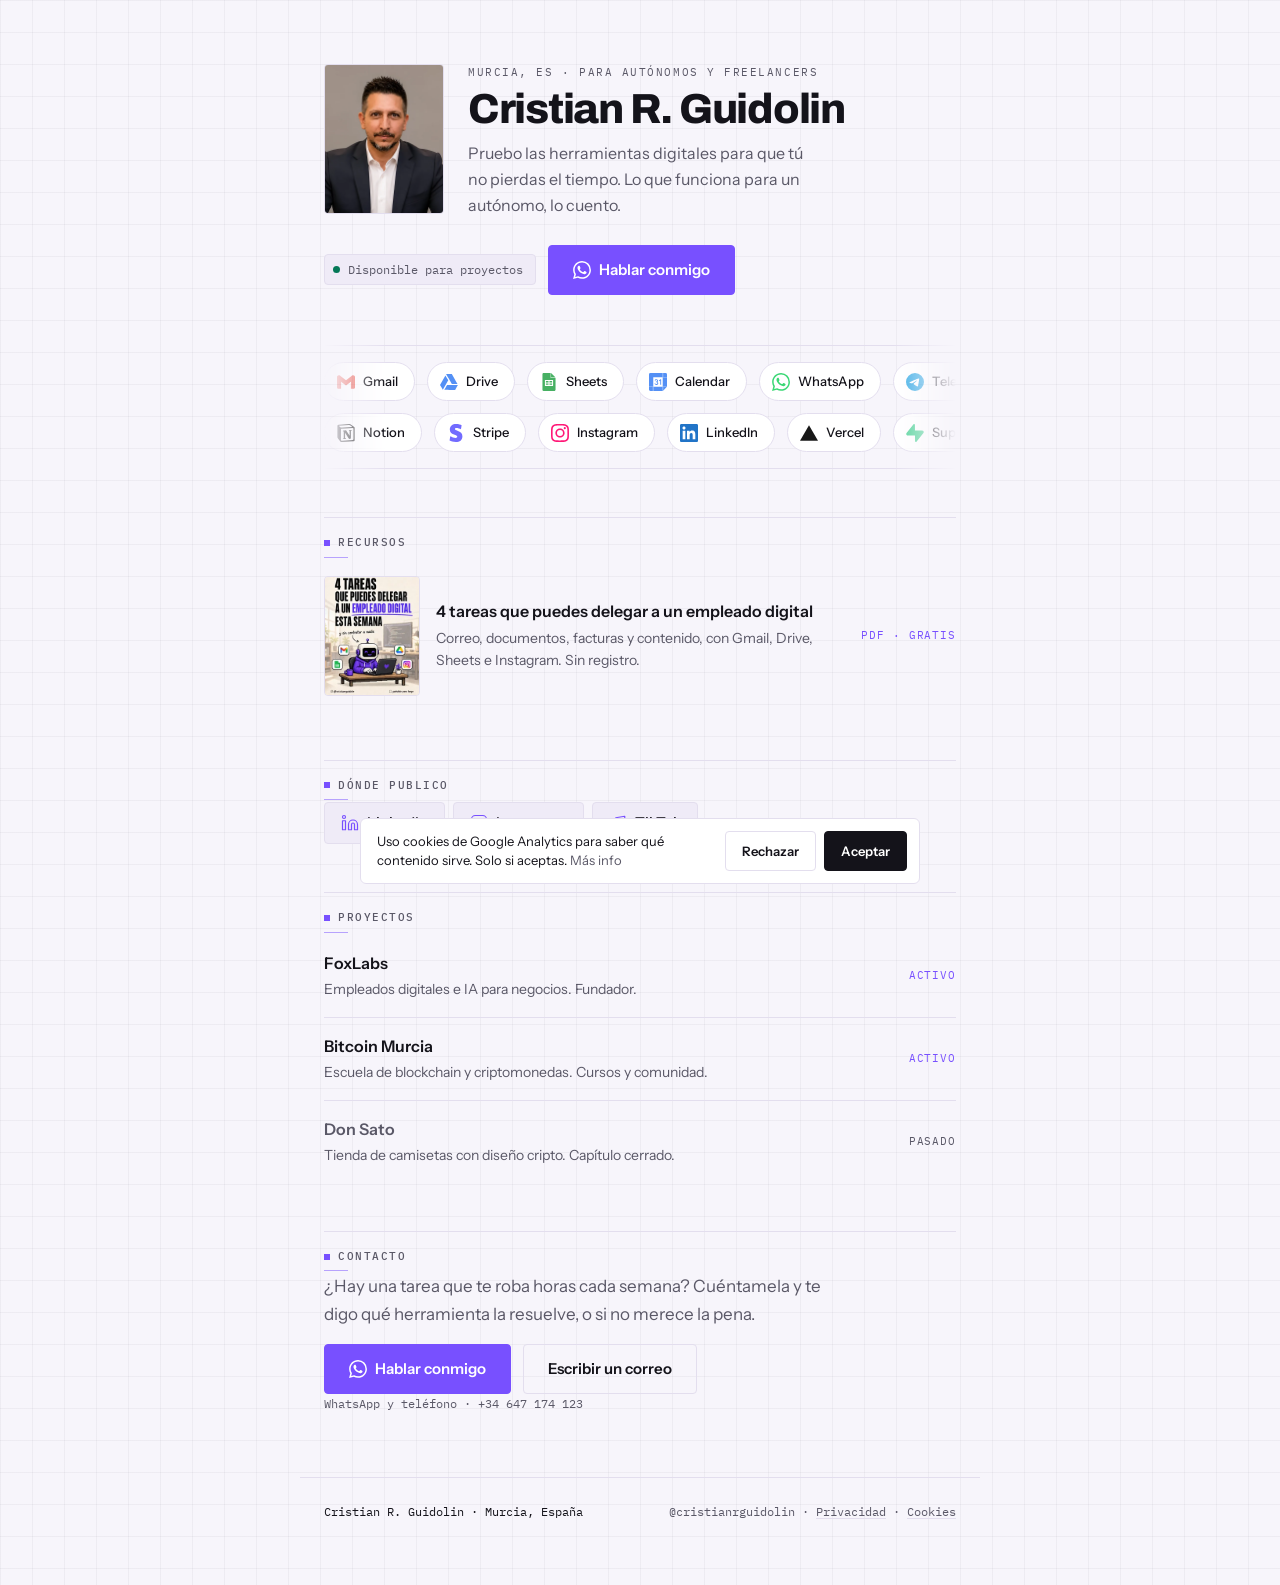
==== commit 71e813cf: "Google Analytics G-T9FFMQTWNX con consentimiento previo, eventos de clic por boton, pagina de privac" ====
--- a/index.html
+++ b/index.html
@@ -36,7 +36,7 @@
     </div>
     <div class="top-acts">
       <p class="chip"><span class="dot" aria-hidden="true"></span> Disponible para proyectos</p>
-      <a class="cta" href="https://wa.me/34647174123"><svg class="wa" viewBox="0 0 24 24" fill="currentColor" aria-hidden="true"><path d="M17.472 14.382c-.297-.149-1.758-.867-2.03-.967-.273-.099-.471-.148-.67.15-.197.297-.767.966-.94 1.164-.173.199-.347.223-.644.075-.297-.15-1.255-.463-2.39-1.475-.883-.788-1.48-1.761-1.653-2.059-.173-.297-.018-.458.13-.606.134-.133.298-.347.446-.52.149-.174.198-.298.298-.497.099-.198.05-.371-.025-.52-.075-.149-.669-1.612-.916-2.207-.242-.579-.487-.5-.669-.51-.173-.008-.371-.01-.57-.01-.198 0-.52.074-.792.372-.272.297-1.04 1.016-1.04 2.479 0 1.462 1.065 2.875 1.213 3.074.149.198 2.096 3.2 5.077 4.487.709.306 1.262.489 1.694.625.712.227 1.36.195 1.871.118.571-.085 1.758-.719 2.006-1.413.248-.694.248-1.289.173-1.413-.074-.124-.272-.198-.57-.347m-5.421 7.403h-.004a9.87 9.87 0 01-5.031-1.378l-.361-.214-3.741.982.998-3.648-.235-.374a9.86 9.86 0 01-1.51-5.26c.001-5.45 4.436-9.884 9.888-9.884 2.64 0 5.122 1.03 6.988 2.898a9.825 9.825 0 012.893 6.994c-.003 5.45-4.437 9.884-9.885 9.884m8.413-18.297A11.815 11.815 0 0012.05 0C5.495 0 .16 5.335.157 11.892c0 2.096.547 4.142 1.588 5.945L.057 24l6.305-1.654a11.882 11.882 0 005.683 1.448h.005c6.554 0 11.89-5.335 11.893-11.893a11.821 11.821 0 00-3.48-8.413z"/></svg>Hablar conmigo</a>
+      <a class="cta" data-ev="whatsapp_cabecera" href="https://wa.me/34647174123"><svg class="wa" viewBox="0 0 24 24" fill="currentColor" aria-hidden="true"><path d="M17.472 14.382c-.297-.149-1.758-.867-2.03-.967-.273-.099-.471-.148-.67.15-.197.297-.767.966-.94 1.164-.173.199-.347.223-.644.075-.297-.15-1.255-.463-2.39-1.475-.883-.788-1.48-1.761-1.653-2.059-.173-.297-.018-.458.13-.606.134-.133.298-.347.446-.52.149-.174.198-.298.298-.497.099-.198.05-.371-.025-.52-.075-.149-.669-1.612-.916-2.207-.242-.579-.487-.5-.669-.51-.173-.008-.371-.01-.57-.01-.198 0-.52.074-.792.372-.272.297-1.04 1.016-1.04 2.479 0 1.462 1.065 2.875 1.213 3.074.149.198 2.096 3.2 5.077 4.487.709.306 1.262.489 1.694.625.712.227 1.36.195 1.871.118.571-.085 1.758-.719 2.006-1.413.248-.694.248-1.289.173-1.413-.074-.124-.272-.198-.57-.347m-5.421 7.403h-.004a9.87 9.87 0 01-5.031-1.378l-.361-.214-3.741.982.998-3.648-.235-.374a9.86 9.86 0 01-1.51-5.26c.001-5.45 4.436-9.884 9.888-9.884 2.64 0 5.122 1.03 6.988 2.898a9.825 9.825 0 012.893 6.994c-.003 5.45-4.437 9.884-9.885 9.884m8.413-18.297A11.815 11.815 0 0012.05 0C5.495 0 .16 5.335.157 11.892c0 2.096.547 4.142 1.588 5.945L.057 24l6.305-1.654a11.882 11.882 0 005.683 1.448h.005c6.554 0 11.89-5.335 11.893-11.893a11.821 11.821 0 00-3.48-8.413z"/></svg>Hablar conmigo</a>
     </div>
   </header>
 
@@ -49,7 +49,7 @@
 
     <section class="blk">
       <span class="blk-h"><i class="px" aria-hidden="true"></i>Recursos</span>
-      <a class="rec rec--thumb" href="https://drive.google.com/file/d/1NsBcFHpH2NjTbA7VaPHIDrOXrqqEoOFl/view?usp=sharing">
+      <a class="rec rec--thumb" data-ev="guia_4_tareas" href="https://drive.google.com/file/d/1NsBcFHpH2NjTbA7VaPHIDrOXrqqEoOFl/view?usp=sharing">
         <img class="rec-img" src="assets/guia-4-tareas.webp" alt="Portada de la guía: 4 tareas que puedes delegar a un empleado digital" width="240" height="300" loading="lazy">
         <span class="rec-t">4 tareas que puedes delegar a un empleado digital</span>
         <span class="rec-d">Correo, documentos, facturas y contenido, con Gmail, Drive, Sheets e Instagram. Sin registro.</span>
@@ -60,15 +60,15 @@
     <section class="blk">
       <span class="blk-h"><i class="px" aria-hidden="true"></i>Dónde publico</span>
       <div class="social">
-        <a href="https://linkedin.com/in/cristianguidolin">
+        <a data-ev="linkedin" href="https://linkedin.com/in/cristianguidolin">
           <svg viewBox="0 0 24 24" fill="none" stroke="currentColor" stroke-width="1.6" stroke-linecap="round" stroke-linejoin="round" aria-hidden="true"><path d="M16 8a6 6 0 0 1 6 6v7h-4v-7a2 2 0 0 0-2-2 2 2 0 0 0-2 2v7h-4v-7a6 6 0 0 1 6-6z"/><rect x="2" y="9" width="4" height="12"/><circle cx="4" cy="4" r="2"/></svg>
           LinkedIn
         </a>
-        <a href="https://www.instagram.com/cristianrguidolin/">
+        <a data-ev="instagram" href="https://www.instagram.com/cristianrguidolin/">
           <svg viewBox="0 0 24 24" fill="none" stroke="currentColor" stroke-width="1.6" stroke-linecap="round" stroke-linejoin="round" aria-hidden="true"><rect x="2" y="2" width="20" height="20" rx="5"/><path d="M16 11.37A4 4 0 1 1 12.63 8 4 4 0 0 1 16 11.37z"/><line x1="17.5" y1="6.5" x2="17.51" y2="6.5"/></svg>
           Instagram
         </a>
-        <a href="https://www.instagram.com/cristianrguidolin/">
+        <a data-ev="tiktok" href="https://www.instagram.com/cristianrguidolin/">
           <svg viewBox="0 0 24 24" fill="none" stroke="currentColor" stroke-width="1.6" stroke-linecap="round" stroke-linejoin="round" aria-hidden="true"><path d="M9 18V5l12-2v13"/><circle cx="6" cy="18" r="3"/><circle cx="18" cy="16" r="3"/></svg>
           TikTok
         </a>
@@ -78,12 +78,12 @@
     <section class="blk">
       <span class="blk-h"><i class="px" aria-hidden="true"></i>Proyectos</span>
       <div class="rows">
-        <a class="row" href="https://foxlabs.studio">
+        <a class="row" data-ev="foxlabs" href="https://foxlabs.studio">
           <span class="row-t">FoxLabs</span>
           <span class="row-d">Empleados digitales e IA para negocios. Fundador.</span>
           <span class="row-s row-s--now">activo</span>
         </a>
-        <a class="row" href="https://bitcoinmurcia.com">
+        <a class="row" data-ev="bitcoin_murcia" href="https://bitcoinmurcia.com">
           <span class="row-t">Bitcoin Murcia</span>
           <span class="row-d">Escuela de blockchain y criptomonedas. Cursos y comunidad.</span>
           <span class="row-s row-s--now">activo</span>
@@ -100,8 +100,8 @@
       <span class="blk-h"><i class="px" aria-hidden="true"></i>Contacto</span>
       <p>¿Hay una tarea que te roba horas cada semana? Cuéntamela y te digo qué herramienta la resuelve, o si no merece la pena.</p>
       <div class="acts">
-        <a class="btn btn--solid" href="https://wa.me/34647174123"><svg class="wa" viewBox="0 0 24 24" fill="currentColor" aria-hidden="true"><path d="M17.472 14.382c-.297-.149-1.758-.867-2.03-.967-.273-.099-.471-.148-.67.15-.197.297-.767.966-.94 1.164-.173.199-.347.223-.644.075-.297-.15-1.255-.463-2.39-1.475-.883-.788-1.48-1.761-1.653-2.059-.173-.297-.018-.458.13-.606.134-.133.298-.347.446-.52.149-.174.198-.298.298-.497.099-.198.05-.371-.025-.52-.075-.149-.669-1.612-.916-2.207-.242-.579-.487-.5-.669-.51-.173-.008-.371-.01-.57-.01-.198 0-.52.074-.792.372-.272.297-1.04 1.016-1.04 2.479 0 1.462 1.065 2.875 1.213 3.074.149.198 2.096 3.2 5.077 4.487.709.306 1.262.489 1.694.625.712.227 1.36.195 1.871.118.571-.085 1.758-.719 2.006-1.413.248-.694.248-1.289.173-1.413-.074-.124-.272-.198-.57-.347m-5.421 7.403h-.004a9.87 9.87 0 01-5.031-1.378l-.361-.214-3.741.982.998-3.648-.235-.374a9.86 9.86 0 01-1.51-5.26c.001-5.45 4.436-9.884 9.888-9.884 2.64 0 5.122 1.03 6.988 2.898a9.825 9.825 0 012.893 6.994c-.003 5.45-4.437 9.884-9.885 9.884m8.413-18.297A11.815 11.815 0 0012.05 0C5.495 0 .16 5.335.157 11.892c0 2.096.547 4.142 1.588 5.945L.057 24l6.305-1.654a11.882 11.882 0 005.683 1.448h.005c6.554 0 11.89-5.335 11.893-11.893a11.821 11.821 0 00-3.48-8.413z"/></svg>Hablar conmigo</a>
-        <a class="btn" href="mailto:fox@foxlabs.studio">Escribir un correo</a>
+        <a class="btn btn--solid" data-ev="whatsapp_contacto" href="https://wa.me/34647174123"><svg class="wa" viewBox="0 0 24 24" fill="currentColor" aria-hidden="true"><path d="M17.472 14.382c-.297-.149-1.758-.867-2.03-.967-.273-.099-.471-.148-.67.15-.197.297-.767.966-.94 1.164-.173.199-.347.223-.644.075-.297-.15-1.255-.463-2.39-1.475-.883-.788-1.48-1.761-1.653-2.059-.173-.297-.018-.458.13-.606.134-.133.298-.347.446-.52.149-.174.198-.298.298-.497.099-.198.05-.371-.025-.52-.075-.149-.669-1.612-.916-2.207-.242-.579-.487-.5-.669-.51-.173-.008-.371-.01-.57-.01-.198 0-.52.074-.792.372-.272.297-1.04 1.016-1.04 2.479 0 1.462 1.065 2.875 1.213 3.074.149.198 2.096 3.2 5.077 4.487.709.306 1.262.489 1.694.625.712.227 1.36.195 1.871.118.571-.085 1.758-.719 2.006-1.413.248-.694.248-1.289.173-1.413-.074-.124-.272-.198-.57-.347m-5.421 7.403h-.004a9.87 9.87 0 01-5.031-1.378l-.361-.214-3.741.982.998-3.648-.235-.374a9.86 9.86 0 01-1.51-5.26c.001-5.45 4.436-9.884 9.888-9.884 2.64 0 5.122 1.03 6.988 2.898a9.825 9.825 0 012.893 6.994c-.003 5.45-4.437 9.884-9.885 9.884m8.413-18.297A11.815 11.815 0 0012.05 0C5.495 0 .16 5.335.157 11.892c0 2.096.547 4.142 1.588 5.945L.057 24l6.305-1.654a11.882 11.882 0 005.683 1.448h.005c6.554 0 11.89-5.335 11.893-11.893a11.821 11.821 0 00-3.48-8.413z"/></svg>Hablar conmigo</a>
+        <a class="btn" data-ev="correo" href="mailto:fox@foxlabs.studio">Escribir un correo</a>
       </div>
       <p class="tel">WhatsApp y teléfono · +34 647 174 123</p>
     </section>
@@ -110,7 +110,7 @@
 
 <footer class="foot">
   <p>Cristian R. Guidolin · Murcia, España</p>
-  <p class="foot-meta">cristianguidolin.com · @cristianrguidolin</p>
+  <p class="foot-meta">@cristianrguidolin · <a href="/privacidad">Privacidad</a> · <a href="#" onclick="cgCookies();return false">Cookies</a></p>
 </footer>
 
 <script>
@@ -134,5 +134,6 @@
   targets.forEach(t => io.observe(t));
 })();
 </script>
+<script src="assets/medicion.js" defer></script>
 </body>
 </html>
--- a/styles.css
+++ b/styles.css
@@ -356,3 +356,35 @@
 /* Icono WhatsApp en los botones de contacto */
 .wa { width: 18px; height: 18px; flex: 0 0 auto; }
 .btn--solid { display: inline-flex; align-items: center; gap: var(--s2); }
+
+/* ── Pie: enlaces legales ── */
+.foot a { color: inherit; text-decoration: underline; text-underline-offset: 2px; text-decoration-color: var(--linea); }
+.foot a:hover { color: var(--acc); }
+
+/* ── Aviso de cookies: barra pequeña abajo, no tapa la página ── */
+.cookies {
+  position: fixed; left: 50%; bottom: 16px; z-index: 50;
+  width: min(560px, calc(100% - 24px));
+  transform: translate(-50%, 16px); opacity: 0;
+  transition: transform .3s var(--ease), opacity .3s var(--ease);
+  display: flex; align-items: center; gap: var(--s4);
+  padding: var(--s3) var(--s3) var(--s3) var(--s4);
+  background: #fff; border: 1px solid var(--linea); border-radius: var(--r-md);
+  font: 400 .8125rem/1.45 var(--sans); color: var(--tinta);
+}
+.cookies.dentro { transform: translate(-50%, 0); opacity: 1; }
+.cookies.fuera { transform: translate(-50%, 16px); opacity: 0; }
+.cookies p { margin: 0; flex: 1; }
+.cookies a { color: var(--suave); text-underline-offset: 2px; }
+.cookies-b { display: flex; gap: var(--s2); flex: 0 0 auto; }
+.cookies button {
+  font: 600 .8125rem/1 var(--sans); cursor: pointer; min-height: 40px; padding: 0 var(--s4);
+  border-radius: var(--r-sm); border: 1px solid var(--linea); background: transparent; color: var(--tinta);
+}
+.cookies button.si { background: var(--tinta); border-color: var(--tinta); color: #fff; }
+.cookies button:focus-visible { outline: 2px solid var(--acc); outline-offset: 2px; }
+@media (max-width: 560px) {
+  .cookies { flex-direction: column; align-items: stretch; gap: var(--s3); bottom: 12px; }
+  .cookies-b button { flex: 1; }
+}
+@media (prefers-reduced-motion: reduce) { .cookies { transition: none; } }
